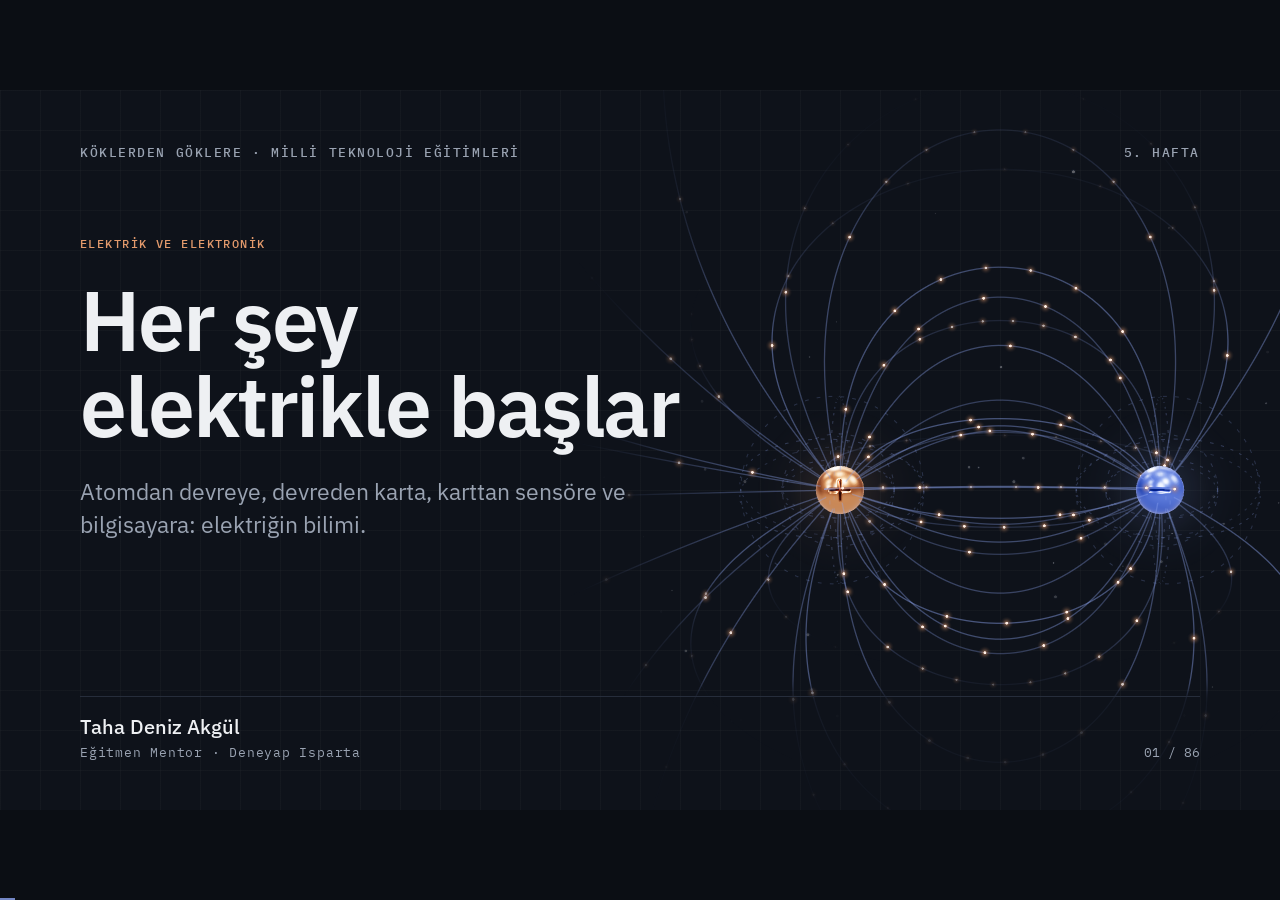
==== Koklerden_Goklere_Sunum.html @ 5cbaedde "Köklerden Göklere sunumu ve simülasyonları Co-Authored-By: Claude Sonnet 5.5 <noreply@anthropic.com>" ====
<!doctype html>
<html lang="tr">
<head>
<meta charset="utf-8">
<meta name="viewport" content="width=device-width, initial-scale=1">
<title>Köklerden Göklere · Elektrik ve Elektronik</title>
<link rel="stylesheet" href="lib/fonts.css">
<style>
  :root {
    --paper: #F5F5F1; --surface: #FFFFFF; --line: #E3E3DD; --line-2: #D6D6CF;
    --ink: #15171C; --ink-2: #3E434D; --muted: #595E69;
    --blue: #2343B0; --blue-soft: #DCE3F6;
    --copper: #A64B22; --copper-fill: #C8693A; --copper-soft: #F3DCCB;
    --night: #0E121A; --night-2: #161B26; --night-line: #262D3B;
    --on-night: #EEF0F3; --on-night-muted: #9AA3B2; --blue-light: #8EA6F2; --copper-light: #E39A6C;
    --sans: 'IBM Plex Sans', 'Segoe UI', system-ui, sans-serif;
    --mono: 'IBM Plex Mono', Consolas, monospace;
  }
  * { box-sizing: border-box; }
  html, body { margin: 0; height: 100%; overflow: hidden; background: #0B0E14; }
  body { font-family: var(--sans); color: var(--ink); -webkit-font-smoothing: antialiased; }
  body.idle { cursor: none; }

  .viewport { position: fixed; inset: 0; display: grid; place-items: center; }
  .stage { position: relative; width: 1280px; height: 720px; flex-shrink: 0; transform-origin: center center; }

  .slide {
    position: absolute; inset: 0; padding: 56px 80px 48px; display: flex; flex-direction: column; overflow: hidden;
    background-color: var(--paper);
    background-image: linear-gradient(to right, rgba(21,23,28,.035) 1px, transparent 1px),
                      linear-gradient(to bottom, rgba(21,23,28,.035) 1px, transparent 1px);
    background-size: 40px 40px;
    opacity: 0; visibility: hidden; transition: opacity .45s ease, visibility 0s linear .45s;
  }
  .slide.active { opacity: 1; visibility: visible; transition: opacity .45s ease; }
  .slide.dark {
    background-color: var(--night); color: var(--on-night);
    background-image: linear-gradient(to right, rgba(238,240,243,.028) 1px, transparent 1px),
                      linear-gradient(to bottom, rgba(238,240,243,.028) 1px, transparent 1px);
  }
  .notes { display: none; }

  .slide.active .r { animation: rise .7s cubic-bezier(.2,.7,.2,1) both; animation-delay: calc(var(--i, 0) * 80ms + 100ms); }
  @keyframes rise { from { opacity: 0; transform: translateY(8px); } to { opacity: 1; transform: none; } }

  /* Chrome */
  .top { position: relative; z-index: 1; display: flex; justify-content: space-between; align-items: center; font: 500 13px/1 var(--mono); letter-spacing: .12em; color: var(--muted); }
  .dark .top { color: var(--on-night-muted); }
  .bottom { position: relative; z-index: 1; margin-top: auto; display: flex; justify-content: space-between; align-items: center; gap: 24px; border-top: 1px solid var(--line); padding-top: 13px; font: 400 13px/1.3 var(--mono); color: var(--muted); }
  .dark .bottom { border-color: var(--night-line); color: var(--on-night-muted); }
  .bottom a { color: var(--blue); text-decoration: none; border-bottom: 1px solid rgba(35,67,176,.35); }
  .bottom a:hover { border-bottom-color: var(--blue); }
  .bottom .right { display: flex; gap: 24px; align-items: center; white-space: nowrap; }

  /* Type */
  .title { margin: 0; font-size: 50px; line-height: 1.08; font-weight: 600; letter-spacing: -.02em; }
  .lead { margin: 0; font-size: 18px; line-height: 1.5; color: var(--ink-2); }
  .label { font: 500 12px/1.25 var(--mono); letter-spacing: .12em; color: var(--blue); }
  .label.copper { color: var(--copper); }
  .num { font: 500 14px/1 var(--mono); color: var(--copper); }
  .muted { color: var(--muted); }
  .mono { font-family: var(--mono); }

  /* Visual containers */
  .viz { position: relative; flex-shrink: 0; }
  .viz.frame-dark { background: var(--night); border-radius: 14px; overflow: hidden; }
  .viz.bleed { position: absolute; left: 0; top: 0; width: 1280px; height: 720px; }
  .viz.viz-missing { outline: 1px dashed var(--line-2); outline-offset: -1px; border-radius: 14px; }
  .viz.viz-missing::after { content: attr(data-viz); position: absolute; inset: 0; display: grid; place-items: center; font: 400 13px var(--mono); color: var(--muted); }

  /* S layout: scene left, panel right */
  .sbody { flex: 1; min-height: 0; margin-top: 26px; display: grid; grid-template-columns: 680px minmax(0, 1fr); column-gap: 40px; align-items: start; }
  .panel { display: flex; flex-direction: column; gap: 14px; min-width: 0; }
  .panel h2 { margin: 0; font-size: 36px; line-height: 1.12; font-weight: 600; letter-spacing: -.015em; }
  .panel .lead { font-size: 17px; }
  .pts { display: flex; flex-direction: column; gap: 9px; }
  .pt { display: grid; grid-template-columns: 104px minmax(0, 1fr); column-gap: 12px; border-top: 1px solid var(--line-2); padding-top: 8px; }
  .pt .label { padding-top: 3px; font-size: 11px; }
  .pt > span:last-child { font-size: 15px; line-height: 1.45; color: var(--ink); }

  /* W layout: title row, wide band, foot row */
  .whead { margin-top: 26px; display: flex; justify-content: space-between; align-items: flex-end; gap: 40px; }
  .whead .title { font-size: 44px; }
  .whead .lead { max-width: 480px; margin-bottom: 3px; font-size: 17px; color: var(--muted); }
  .wviz { margin-top: 16px; }
  /* Focus slide (FS): one idea, one large animation, one caption */
  .fs .fstitle { margin: 14px 0 0; font-size: 33px; line-height: 1.1; font-weight: 600; letter-spacing: -.015em; }
  .fs .viz { margin-top: 8px; }
  .fcap { margin-top: 10px; display: flex; align-items: center; justify-content: space-between; gap: 28px; min-height: 56px; }
  .fcap .cap { flex: 1; font-size: 24px; line-height: 1.28; color: var(--ink); }
  .fcap .fmono { flex-shrink: 0; font: 500 18px/1.3 var(--mono); color: var(--blue); }
  .fcap .ctls { flex-shrink: 0; display: flex; align-items: center; gap: 14px; }
  .wfoot { margin-top: 12px; display: flex; justify-content: space-between; align-items: center; gap: 20px; min-height: 44px; }
  .wfoot .note { font-size: 15px; line-height: 1.45; color: var(--ink-2); max-width: 640px; }
  .wfoot .math { flex-direction: row; flex-wrap: wrap; column-gap: 22px; padding: 9px 14px; flex: 0 1 auto; min-width: 0; }
  .wfoot .ctl-row { flex-shrink: 0; flex-wrap: nowrap; }
  .wfoot .ctl-row .seg { flex-wrap: nowrap; }

  /* Controls */
  .ctls { display: flex; flex-direction: column; gap: 10px; }
  .ctl label { display: flex; justify-content: space-between; align-items: baseline; font: 500 11.5px/1.2 var(--mono); letter-spacing: .1em; color: var(--muted); margin-bottom: 2px; }
  .ctl output { font: 500 15px/1 var(--mono); color: var(--ink); letter-spacing: 0; }
  .ctl-row { display: flex; align-items: center; gap: 12px; flex-wrap: wrap; }
  .ctl-row > .tag { font: 500 11.5px/1 var(--mono); letter-spacing: .1em; color: var(--muted); }
  input[type=range] { -webkit-appearance: none; appearance: none; width: 100%; height: 34px; background: transparent; cursor: pointer; margin: 0; }
  input[type=range]::-webkit-slider-runnable-track { height: 4px; border-radius: 2px; background: var(--line-2); }
  input[type=range]::-webkit-slider-thumb { -webkit-appearance: none; width: 22px; height: 22px; margin-top: -9px; border-radius: 50%; background: var(--ink); border: 3px solid var(--surface); box-shadow: 0 0 0 1px var(--ink); }
  input[type=range]::-moz-range-track { height: 4px; border-radius: 2px; background: var(--line-2); }
  input[type=range]::-moz-range-thumb { width: 18px; height: 18px; border-radius: 50%; background: var(--ink); border: 3px solid var(--surface); }
  input[type=range]:focus-visible { outline: 2px solid var(--blue); outline-offset: 2px; border-radius: 4px; }
  .seg { display: flex; flex-wrap: wrap; gap: 6px; }
  .seg button { height: 44px; min-width: 44px; padding: 0 14px; border-radius: 10px; border: 1px solid var(--line-2); background: var(--surface); color: var(--ink); font: 500 14px/1 var(--sans); cursor: pointer; transition: background .15s, color .15s, border-color .15s; }
  .seg button:hover { border-color: var(--ink-2); }
  .seg button[aria-pressed="true"] { background: var(--ink); color: #fff; border-color: var(--ink); }
  .seg button:focus-visible { outline: 2px solid var(--blue); outline-offset: 2px; }
  .seg.small button { height: 44px; padding: 0 11px; font-size: 13px; }
  .seg.mono button { font-family: var(--mono); }

  /* Live arithmetic */
  .math { background: var(--surface); border: 1px solid var(--line); border-radius: 12px; padding: 11px 15px; display: flex; flex-direction: column; gap: 3px; font: 500 15px/1.5 var(--mono); color: var(--ink); }
  .math .main { font-size: 16.5px; color: var(--ink); }
  .math .sub { font-weight: 400; font-size: 13.5px; color: var(--muted); }
  .math .hot { color: var(--copper); }
  .math:empty { display: none; }

  /* Cards, tiles, hooks */
  .cards { margin-top: 18px; display: grid; grid-template-columns: repeat(3, minmax(0, 1fr)); gap: 22px; }
  .card { background: var(--surface); border: 1px solid var(--line); border-radius: 14px; padding: 16px; display: flex; flex-direction: column; gap: 10px; }
  .card .big { font-size: 34px; line-height: 1; font-weight: 600; letter-spacing: -.02em; color: var(--blue); }
  .card p { margin: 0; font-size: 15px; line-height: 1.5; color: var(--ink-2); }
  .tiles { margin-top: 22px; display: grid; grid-template-columns: repeat(5, minmax(0, 1fr)); gap: 20px; }
  .tile { background: var(--surface); border: 1px solid var(--line); border-radius: 14px; overflow: hidden; display: flex; flex-direction: column; }
  .tile .tx { padding: 12px 14px 14px; display: flex; flex-direction: column; gap: 6px; }
  .tile .eq { font: 500 15px/1.35 var(--mono); color: var(--ink); white-space: nowrap; }
  .tile .cap { font-size: 14px; line-height: 1.4; color: var(--muted); }
  .hooks { margin-top: 30px; display: grid; grid-template-columns: repeat(4, minmax(0, 1fr)); gap: 32px; }
  .hook { display: flex; flex-direction: column; gap: 10px; }
  .hook p { margin: 0; font-size: 16px; line-height: 1.5; }

  /* Periodic table (slide 10) */
  .ptable { display: grid; grid-template-columns: repeat(18, 26px); grid-auto-rows: 26px; gap: 3px; }
  .ptable .el { display: grid; place-items: center; border-radius: 4px; font: 600 11px/1 var(--sans); }
  .el.metal { background: var(--blue-soft); color: #1B2F7A; }
  .el.metalloid { background: var(--copper-soft); color: #7A3414; }
  .el.nonmetal { background: var(--surface); color: var(--ink-2); box-shadow: inset 0 0 0 1px var(--line-2); }
  .el.key { box-shadow: inset 0 0 0 2px var(--ink); }
  .swatch { width: 14px; height: 14px; border-radius: 4px; display: inline-block; flex-shrink: 0; }

  /* Resistor colour code strip (slide 28) */
  .ccode { display: grid; grid-template-columns: repeat(10, minmax(0, 1fr)); gap: 3px; }
  .ccode span { height: 30px; border-radius: 4px; display: grid; place-items: center; font: 500 12px/1 var(--mono); }

  /* Cover / closing / sky */
  .cover-main { position: relative; z-index: 1; margin: auto 0; max-width: 640px; display: flex; flex-direction: column; gap: 26px; pointer-events: none; }
  .cover-main h1 { margin: 0; font-size: 84px; line-height: 1.02; font-weight: 600; letter-spacing: -.025em; }
  .cover-main p { margin: 0; font-size: 23px; line-height: 1.45; color: var(--on-night-muted); max-width: 560px; }
  .label.night { color: var(--copper-light); }
  .facts-night { display: flex; flex-direction: column; gap: 10px; max-width: 520px; }
  .facts-night div { border-top: 1px solid var(--night-line); padding-top: 10px; font-size: 16px; line-height: 1.5; color: var(--on-night); }
  .facts-night b { font: 500 12px/1 var(--mono); letter-spacing: .12em; color: var(--copper-light); display: block; margin-bottom: 6px; }

  /* Summary */
  .sum { margin-top: 28px; display: grid; grid-template-columns: repeat(2, minmax(0, 1fr)); column-gap: 48px; row-gap: 12px; }
  .sum > div { display: grid; grid-template-columns: 38px minmax(0, 1fr); border-top: 1px solid var(--line-2); padding-top: 10px; }
  .sum p { margin: 0; font-size: 17px; line-height: 1.45; }

  /* HUD, overview */
  .progress { position: fixed; left: 0; bottom: 0; height: 2px; background: var(--blue-light); width: 0; transition: width .4s ease; z-index: 5; opacity: .8; }
  .hud { position: fixed; right: 18px; bottom: 16px; display: flex; gap: 6px; padding: 6px; border-radius: 12px; background: rgba(14,18,26,.84); backdrop-filter: blur(8px); z-index: 6; transition: opacity .3s; }
  body.idle .hud { opacity: 0; pointer-events: none; }
  .hud button { width: 44px; height: 44px; border: 0; border-radius: 8px; background: transparent; color: var(--on-night); display: grid; place-items: center; cursor: pointer; }
  .hud button:hover, .hud button:focus-visible { background: rgba(238,240,243,.1); outline: none; }
  .hud svg { width: 20px; height: 20px; fill: none; stroke: currentColor; stroke-width: 1.6; stroke-linecap: round; stroke-linejoin: round; }
  .hud .count { color: var(--on-night-muted); font: 400 13px/44px var(--mono); padding: 0 10px; min-width: 72px; text-align: center; }
  .overview { position: fixed; inset: 0; z-index: 10; background: rgba(11,14,20,.94); backdrop-filter: blur(6px); display: none; overflow: auto; padding: 48px 56px; color: var(--on-night); }
  .overview.open { display: block; }
  .overview h2 { margin: 0 0 24px; font: 600 26px/1.2 var(--sans); }
  .ov-grid { display: grid; grid-template-columns: repeat(auto-fill, minmax(260px, 1fr)); gap: 28px 36px; }
  .ov-part h3 { margin: 0 0 10px; font: 500 12px/1.2 var(--mono); letter-spacing: .12em; color: var(--copper-light); }
  .ov-part a { display: grid; grid-template-columns: 34px 1fr; padding: 7px 8px; margin: 0 -8px; border-radius: 8px; color: var(--on-night); text-decoration: none; font-size: 15px; line-height: 1.35; }
  .ov-part a span { font: 400 13px/1.35 var(--mono); color: var(--on-night-muted); }
  .ov-part a:hover, .ov-part a:focus-visible { background: rgba(238,240,243,.08); outline: none; }
  .ov-part a.cur { background: rgba(142,166,242,.16); }

  @media (prefers-reduced-motion: reduce) {
    .slide.active .r { animation: none; }
  }
  /* ?shot=T: static capture mode for review screenshots */
  .shot .slide { transition: none !important; }
  .shot .slide.active .r { animation: none !important; }
  .shot .hud, .shot .progress { display: none; }
</style>
</head>
<body>
<div class="viewport">
<div class="stage" id="stage">

<!-- ===================================================== GİRİŞ -->

<section class="slide dark" data-title="Kapak" data-part="Giriş">
  <div class="viz bleed" data-viz="field-dipole" data-theme="dark" style="pointer-events:none"></div>
  <div class="top"><span>KÖKLERDEN GÖKLERE · MİLLİ TEKNOLOJİ EĞİTİMLERİ</span><span>5. HAFTA</span></div>
  <div class="cover-main">
    <span class="label night r" style="--i:0">ELEKTRİK VE ELEKTRONİK</span>
    <h1 class="r" style="--i:1">Her şey<br>elektrikle başlar</h1>
    <p class="r" style="--i:2">Atomdan devreye, devreden karta, karttan sensöre ve bilgisayara: elektriğin bilimi.</p>
  </div>
  <div class="bottom" style="align-items:flex-end; padding-top:18px">
    <div style="display:flex; flex-direction:column; gap:6px">
      <span style="font: 500 20px/1.2 var(--sans); color: var(--on-night)">Taha Deniz Akgül</span>
      <span style="letter-spacing:.06em">Eğitmen Mentor · Deneyap Isparta</span>
    </div>
    <span class="pg"></span>
  </div>
  <aside class="notes">
    <p><b>Açılış.</b> Elinizdeki telefon, kumdan elde edilen silisyumdan, camdan ve bakır gibi metallerden yapılmış cansız bir nesne. Nasıl oluyor da bir mesajı neredeyse anında dünyanın öbür ucuna ulaştırıyor? Bu derslerde, bu sorunun cevabına giden bütün basamakları göreceğiz.</p>
    <p><b>Akış:</b> Elektrik → Devre → PCB → Sensör → Bilgisayar. Algoritma ve kodlama sonraki derslerin konusu; sonda yalnızca kapısını aralayacağız.</p>
    <p><b>Kullanım:</b> 3B görselleri fareyle sürükleyip çevirebilir, tekerlekle yaklaşabilirsiniz; çift tıklama görünümü sıfırlar. Sürgüler ve düğmeler canlıdır; hesap kutuları anında güncellenir. G tuşu slayt haritasını, P tuşu bu notları açar.</p>
    <p><b>Arka plan:</b> artı ve eksi yük arasındaki elektrik alan çizgileri; akan noktalar alanın yönünü gösterir (artıdan eksiye).</p>
  </aside>
</section>

<section class="slide" data-title="Fizik nedir?" data-part="Giriş">
  <div class="top"><span>GİRİŞ</span><span>KÖKLERDEN GÖKLERE</span></div>
  <div class="sbody">
    <div class="viz" data-viz="thunder" style="width:680px;height:520px"></div>
    <div class="panel">
      <h2 class="r" style="--i:0">Fizik nedir?</h2>
      <p class="lead r" style="--i:1">Fizik, doğanın nasıl işlediğini anlamaya çalışan bilimdir. Ölçer, sayılarla anlatır ve sonucu önceden hesaplar.</p>
      <div class="pts r" style="--i:2">
        <div class="pt"><span class="label">ÖLÇMEK</span><span>Şimşeği gördükten sonra gök gürültüsüne kadar geçen süreyi sayarız.</span></div>
        <div class="pt"><span class="label">HESAPLAMAK</span><span>Ses 1 km'yi yaklaşık 3 saniyede geçer (1.000 ÷ 343 ≈ 2,9). Saniyeyi 3'e bölünce kilometreyi buluruz.</span></div>
        <div class="pt"><span class="label">ÖNGÖRMEK</span><span>Aynı kural her fırtınada işler: doğa tutarlıdır.</span></div>
      </div>
      <div class="ctls r" style="--i:3">
        <div class="ctl-row"><span class="tag">FIRTINANIN UZAKLIĞI</span>
          <div class="seg mono"><button type="button" data-set="distance" data-value="1">1 km</button><button type="button" data-set="distance" data-value="2" data-default>2 km</button><button type="button" data-set="distance" data-value="3">3 km</button></div>
        </div>
      </div>
      <div class="math r" style="--i:4"><span class="main" data-read="time"></span><span data-read="formula"></span><span class="sub" data-read="rule"></span></div>
    </div>
  </div>
  <div class="bottom"><span>Işık saniyede 300.000 km gider; 1 km'yi saniyenin yaklaşık milyonda üçünde geçer</span><span class="pg"></span></div>
  <aside class="notes">
    <p><b>Fizik doğanın dilidir; matematik bu dilin dilbilgisidir.</b> Işık 1 km'yi yaklaşık 3,3 mikrosaniyede geçer, yani şimşeği hemen görürüz. Ses 20 °C havada saniyede yaklaşık 343 m gider (hava ısındıkça biraz hızlanır).</p>
    <p><b>Kural:</b> şimşekle gök gürültüsü arasındaki saniyeyi 3'e bölün: yaklaşık kilometre.</p>
    <p><b>Sınıfa soru:</b> Arada 9 saniye varsa fırtına ne kadar uzakta? <b>Cevap:</b> 9 ÷ 3 ≈ 3 km.</p>
    <p>Görsel gerçek zamanlıdır: sınıfla birlikte saniyeleri sayabilirsiniz. 2 km'de ses 5,8 s'de gelir; kural 5,8 ÷ 3 ≈ 1,9 km verir: kural yaklaşık bir kestirmedir.</p>
    <p><b>Şimşek de elektriktir:</b> bulutta biriken yükler havayı delip yere ya da başka bir buluta atlar. Dev bir kıvılcımdır; bu dersin konusu o kıvılcımın arkasındaki bilimdir.</p>
    <p><b>Güvenlik:</b> Gök gürültüsünü duyabiliyorsanız yıldırım size ulaşabilecek kadar yakındır. Saniyeleri her zaman kapalı bir binanın ya da aracın içinden sayın; fırtınada açık alanda, tek başına duran ağaçların altında ya da suda kalınmaz.</p>
  </aside>
</section>

<section class="slide" data-title="Doğanın matematiği" data-part="Giriş">
  <div class="top"><span>GİRİŞ</span><span>KÖKLERDEN GÖKLERE</span></div>
  <div class="whead r" style="--i:0"><h2 class="title">Doğanın matematiği</h2><p class="lead">Elektrik dünyasında dört işlem ve mantık her yerdedir. Bu derslerde hepsini kendi gözümüzle göreceğiz.</p></div>
  <div class="tiles">
    <div class="tile r" style="--i:1"><div class="viz" data-viz="op-add" data-theme="card" style="height:150px"></div><div class="tx"><span class="label">TOPLAMA</span><span class="eq">1,5 V + 1,5 V<br>= 3,0 V</span><span class="cap">Arka arkaya bağlanan iki pil</span></div></div>
    <div class="tile r" style="--i:2"><div class="viz" data-viz="op-sub" data-theme="card" style="height:150px"></div><div class="tx"><span class="label">ÇIKARMA</span><span class="eq">10.000 V − 10.000 V<br>= 0 V</span><span class="cap">Kuşun iki ayağı aynı telde: fark 0 V. Yerde duran biri tele dokunsa fark 10.000 V olur: ölümcül.</span></div></div>
    <div class="tile r" style="--i:3"><div class="viz" data-viz="op-mul" data-theme="card" style="height:150px"></div><div class="tx"><span class="label">ÇARPMA</span><span class="eq">5 V × 3 A<br>= 15 W</span><span class="cap">Şarj aletinin gücü</span></div></div>
    <div class="tile r" style="--i:4"><div class="viz" data-viz="op-div" data-theme="card" style="height:150px"></div><div class="tx"><span class="label">BÖLME</span><span class="eq">9 V ÷ 450 Ω<br>= 0,02 A</span><span class="cap">Devreden geçen akım</span></div></div>
    <div class="tile r" style="--i:5"><div class="viz" data-viz="op-and" data-theme="card" style="height:150px"></div><div class="tx"><span class="label">MANTIK</span><span class="eq">A VE B = Q<br>1 VE 1 = 1<br>0 VE 1 = 0</span><span class="cap">A: kapak kapalı mı?<br>B: düğmeye basıldı mı?<br>Q: makine çalışıyor mu?<br>1 = evet, 0 = hayır</span></div></div>
  </div>
  <p class="lead r" style="--i:6; margin-top:30px; font-size:21px; color:var(--ink)">Formüller, doğanın cümleleridir. Hesabı ezberlemeyeceğiz; ne anlattığını okuyacağız.</p>
  <p class="mono r" style="--i:7; margin:10px 0 0; font-size:14px; color:var(--muted)">V volt · A amper · W watt · Ω ohm: hepsini birazdan tek tek tanıyacağız.</p>
  <div class="bottom"><span>Her işlem ilerleyen bölümlerde yeniden karşımıza çıkacak</span><span class="pg"></span></div>
  <aside class="notes">
    <p>Bu slayt bir ön izlemedir. Her işlem sonra kendi slaytında ayrıntılı açılacak:</p>
    <p><b>Toplama:</b> seri bağlı piller (Pil slaytındaki “9 V pil” düğmesi: 6 × 1,5 V = 9 V). <b>Çıkarma:</b> kuşun iki ayağı arasındaki gerilim farkı sıfır, bu yüzden akım geçmez (“Prize elimi sokarsam?” slaytında tekrar). <b>Çarpma:</b> güç = gerilim × akım (Güç ve enerji slaytı). <b>Bölme:</b> akım = gerilim ÷ direnç (Ohm yasası). <b>Mantık:</b> VE, VEYA, DEĞİL (Bilgisayar bölümü).</p>
    <p><b>Mantık görseli:</b> A kapağın kapalı olup olmadığını (1 = kapalı), B düğmeye basılıp basılmadığını (1 = basıldı), Q ise makinenin çalışıp çalışmadığını gösterir; Q sonucun, yani çıkışın adıdır. Döngünün ikinci yarısında kapak açıkken düğmeye basılır: 0 VE 1 = 0, tambur dönmez. VE, yalnızca iki koşul da 1 olduğunda 1 verir.</p>
    <p><b>Sınıfa soru:</b> Telin üstündeki kuş 10.000 volta dokunuyorsa neden zarar görmez? <b>Cevap:</b> Akım, iki nokta arasında gerilim farkı varsa akar. Kuşun iki ayağı da aynı teldedir: 10.000 − 10.000 = 0.</p>
    <p><b>Mutlaka ekleyin:</b> Kuş yalnızca tek bir tele dokunduğu ve başka hiçbir şeye değmediği için güvendedir; vücudunun iki ucu da aynı gerilimdedir, fark 10.000 − 10.000 = 0 V olur. Kanadı aynı anda ikinci bir tele ya da direğe değen büyük kuşlar (leylek gibi) bu yüzden çarpılarak ölür. Yerde, merdivende ya da direkte duran bir insan tele dokunursa eli 10.000 V'ta, ayakları 0 V'ta olur: 10.000 − 0 = 10.000 V. Akım vücuttan toprağa geçer ve bu ölümcüldür. Bunu kesinlikle denemeyin: yüksek gerilim hattına dokunmak bile gerekmez, çok yaklaşıldığında elektrik havadan atlayabilir (ark). Bu yüzden hatlardan, direklerden ve yere düşmüş tellerden uzak durulur.</p>
  </aside>
</section>

<section class="slide" data-title="Her şey elektrikle" data-part="Giriş">
  <div class="top"><span>GİRİŞ</span><span>KÖKLERDEN GÖKLERE</span></div>
  <h2 class="title r" style="--i:0; margin-top:40px; font-size:48px; line-height:1.12; max-width:1000px">Şu anda bu cümleyi okurken bile elektrik kullanıyorsunuz.</h2>
  <div class="hooks">
    <div class="hook r" style="--i:1"><div class="viz" data-viz="hook-atom" style="width:256px;height:150px"></div><span class="label">ATOM</span><p>Atomları bir arada tutan, yükler arasındaki elektriksel çekimdir.</p></div>
    <div class="hook r" style="--i:2"><div class="viz" data-viz="hook-eye" style="width:256px;height:150px"></div><span class="label">GÖZ</span><p>Retinadaki hücreler ışığı elektrik sinyaline çevirir.</p></div>
    <div class="hook r" style="--i:3"><div class="viz" data-viz="hook-nerve" style="width:256px;height:150px"></div><span class="label">SİNİR</span><p>Sinyaller en hızlı sinirlerde saniyede 100 metreyi aşan hızlarla ilerler.</p></div>
    <div class="hook r" style="--i:4"><div class="viz" data-viz="hook-heart" style="width:256px;height:150px"></div><span class="label">KALP</span><p>Kalp her atışı kendi ürettiği elektrik sinyaliyle başlatır.</p></div>
  </div>
  <p class="lead r" style="--i:5; margin-top:auto; padding-bottom:22px; font-size:20px; color:var(--muted)">Elektrik bir icat değil, doğanın bir parçasıdır: yüklü parçacıklar birbirini iter ve çeker. İnsanlık bunu keşfetti ve elektriği yönlendirmeyi öğrendi.</p>
  <div class="bottom" style="margin-top:0"><a href="Elektronik_ve_Bilgisayar_Simulasyonu.html#m0" target="_blank">Simülasyon 00 · Ölçek Yolculuğu</a><span class="pg"></span></div>
  <aside class="notes">
    <p><b>Bilimsel arka plan.</b> Moleküldeki atomları bir arada tutan kimyasal bağlar elektriksel etkileşimdir (H₂'de iki proton iki elektronu paylaşır). Retinadaki çubuk ve koni hücreleri ışığı elektrik sinyaline çevirir. Miyelinli sinir liflerinde sinyal Ranvier boğumundan boğumuna atlar ve 100 m/s'yi aşabilir. Kalbin ritmini sinoatriyal düğüm başlatır.</p>
    <p><b>Sınıfa soru:</b> Elektrik olmasaydı hangisi çalışmazdı: telefon mu, siz mi? <b>Cevap:</b> İkisi de.</p>
  </aside>
</section>

<section class="slide" data-title="Köklerden göklere" data-part="Giriş">
  <div class="top"><span>GİRİŞ</span><span>KÖKLERDEN GÖKLERE</span></div>
  <div class="whead r" style="--i:0"><h2 class="title">Köklerden göklere</h2><p class="lead">Yolculuğumuz: atomun içinden başlayıp bilgisayara ve uydulara uzanan beş durak.</p></div>
  <div class="viz wviz" data-viz="roots-to-sky" style="width:1120px;height:400px"></div>
  <div class="wfoot"><span class="note" style="max-width:none">Her durak bir öncekinin üzerine kurulur: elektrik olmadan devre, devre olmadan bilgisayar olmaz.</span></div>
  <div class="bottom"><span>Elektrik → Devre → PCB → Sensör → Bilgisayar</span><span class="pg"></span></div>
  <aside class="notes">
    <p>Beş durağı kısaca okuyun. Kökler atomdur; gökler uydular ve haberleşmedir. Her durak bir öncekine dayanır. PCB'yi adıyla söyleyin: baskılı devre kartı; parçaları taşıyan ve bakır yollarla birbirine bağlayan kart.</p>
    <p>Bu slayt dersin haritasıdır; uzun bir ders olduğu için gerekirse ikinci derse kaldığınız yerden devam edebilirsiniz (G tuşu ile slayt haritası).</p>
  </aside>
</section>

<!-- ===================================================== 1 · ELEKTRİK -->

<section class="slide" data-title="Atomun içine yolculuk" data-part="1 · Elektrik">
  <div class="top"><span>1 · ELEKTRİK</span><span>KÖKLERDEN GÖKLERE</span></div>
  <div class="sbody">
    <div class="viz frame-dark" data-viz="zoom-to-atom" data-theme="dark" style="width:680px;height:520px"></div>
    <div class="panel">
      <h2 class="r" style="--i:0">Atomun içine yolculuk</h2>
      <p class="lead r" style="--i:1">Bir elektrik kablosunun içine adım adım yaklaşalım: teller, kristaller, atomlar ve en sonunda çekirdek.</p>
      <div class="ctls r" style="--i:2">
        <div class="seg small"><button type="button" data-set="stop" data-value="0">Kablo</button><button type="button" data-set="stop" data-value="1">Teller</button><button type="button" data-set="stop" data-value="2">Kristal</button><button type="button" data-set="stop" data-value="3">Atom dizisi</button><button type="button" data-set="stop" data-value="4">Tek atom</button><button type="button" data-set="stop" data-value="5">Çekirdek</button></div>
      </div>
      <div class="math r" style="--i:3"><span class="main" data-read="scale"></span><span class="sub" data-read="stage"></span></div>
      <div class="pts r" style="--i:4">
        <div class="pt"><span class="label">OKUMA</span><span>10⁻⁴ m = 0,0001 m: 1 rakamı virgülden sonraki 4. basamaktadır. Üs bir azalınca (−4'ten −5'e) boyut 10'a bölünür, yani 10 kat küçülür.</span></div>
        <div class="pt"><span class="label">BİR ATOM</span><span>Yaklaşık 10⁻¹⁰ m. Bir saç telinin kalınlığına yüz binlerce atom sığar.</span></div>
        <div class="pt"><span class="label">ÇEKİRDEK</span><span>Atomdan on binlerce kat küçüktür. Atomun neredeyse tamamı boşluktur.</span></div>
      </div>
    </div>
  </div>
  <div class="bottom"><span>Her durakta bir önceki görüntünün içine giriyoruz</span><span class="right"><a href="Elektronik_ve_Bilgisayar_Simulasyonu.html#m0" target="_blank">Simülasyon 00 · Ölçek Yolculuğu</a><span class="pg"></span></span></div>
  <aside class="notes">
    <p><b>Ölçekler.</b> Kablo yaklaşık 10⁻² m, tek bir bakır tel 10⁻⁴ m, kristal taneleri 10⁻⁶ m, atomlar arası mesafe yaklaşık 2,5 × 10⁻¹⁰ m, bakır çekirdeği yaklaşık 10⁻¹⁴ m.</p>
    <p><b>Atom dizisi durağı:</b> Bakır küreler, en dıştaki elektronunu ortak kullanıma bırakmış bakır atomlarıdır; bunlara bakır iyonu denir. Aralarında dolaşan mavi noktalar bu serbest elektronlardır (elektron denizi). Ayrıntısı “Elektronlar atomdan nasıl kopar?” slaytında; burada yalnızca adlarını duyurmanız yeterli.</p>
    <p><b>Bakır atomu:</b> 29 proton, çoğunlukla 34 nötron (bakır-63), 29 elektron. Katmanlara 2, 8, 18 ve 1 elektron dağılır; en dıştaki tek elektron birazdan önemli olacak.</p>
    <p><b>Sınıfa soru:</b> Atom bir futbol stadyumu kadar olsaydı çekirdek ne kadar olurdu? <b>Cevap:</b> Ortadaki bir nohut kadar. Gerisi elektronların bulunabileceği boşluktur.</p>
    <p>Düğmelerle istediğiniz durağa gidebilirsiniz; dokunmazsanız yolculuk kendiliğinden tekrarlanır.</p>
  </aside>
</section>

<section class="slide" data-title="Atom ve elektron" data-part="1 · Elektrik">
  <div class="top"><span>1 · ELEKTRİK</span><span>KÖKLERDEN GÖKLERE</span></div>
  <div class="sbody">
    <div class="viz" data-viz="atom-cloud" style="width:680px;height:520px"></div>
    <div class="panel">
      <h2 class="r" style="--i:0">Atom ve elektron</h2>
      <p class="lead r" style="--i:1">Atomun merkezinde artı yüklü protonlar ve yüksüz nötronlar, çevresinde eksi yüklü elektronlar bulunur. Proton ve elektron sayısı eşitse atom yüksüzdür (görseldeki karbon: 6 + 6).</p>
      <div class="pts r" style="--i:2">
        <div class="pt"><span class="label">PROTON (+)</span><span>Proton sayısı atomun kimliğidir: karbonda 6, bakırda 29 proton vardır.</span></div>
        <div class="pt"><span class="label">ELEKTRON (−)</span><span>Protondan yaklaşık 1.836 kat hafiftir. Metallerde elektriği taşıyan odur.</span></div>
        <div class="pt"><span class="label">BULUT</span><span>Elektron gezegen gibi dönmez. Bulunabileceği yerleri bir bulut gibi düşünürüz.</span></div>
      </div>
      <div class="ctls r" style="--i:3"><div class="seg"><button type="button" data-set="mode" data-value="model">Basit model</button><button type="button" data-set="mode" data-value="cloud">Olasılık bulutu</button></div></div>
      <div class="math r" style="--i:4"><span class="main" data-read="mode"></span><span class="sub">Elektron yükü: −1,602 × 10⁻¹⁹ C (C: coulomb, yükün birimi)</span></div>
    </div>
  </div>
  <div class="bottom"><span>Elektron, 1897'de J. J. Thomson tarafından keşfedildi</span><span class="pg"></span></div>
  <aside class="notes">
    <p><b>Modelin sınırını açıkça söyleyin.</b> Halkalı çizim anlatım içindir (Bohr, 1913). Kuantum mekaniğine göre elektronun belirli bir yörüngesi yoktur; çekirdeğin çevresinde bulunma olasılığı bir bulut gibi dağılır. Bulutun yoğun olduğu yerde elektronu bulma ihtimali yüksektir.</p>
    <p><b>Elektron:</b> ölçülebilen bir boyutu yoktur (noktasal kabul edilir), yükü −1,602 × 10⁻¹⁹ C, kütlesi 9,109 × 10⁻³¹ kg'dır. Karbonda 6 elektron vardır: 2'si 1s, 2'si 2s, 2'si 2p bölgesinde.</p>
    <p><b>1s, 2s, 2p ne demek?</b> Baştaki sayı katmanı gösterir (1. katman, 2. katman). Harf, elektronun bulunabileceği bölgenin biçimidir: s küre biçimlidir, p ise iki loblu, halter biçimlidir. Üstteki küçük sayı o bölgedeki elektron sayısıdır: 1s² 2s² 2p² → 2 + 2 + 2 = 6. Görselde iki ayrı 2p etiketi var, çünkü karbonun iki 2p elektronu birbirinden ayrı iki p bölgesine yerleşir.</p>
    <p><b>Sınıfa soru:</b> Bir elektronu görebilir miyiz? <b>Cevap:</b> Hayır; çok küçüktür ve onu görmek için kullanacağımız ışık bile onu yerinden oynatır. Bulut, nerede bulunabileceğinin haritasıdır.</p>
  </aside>
</section>

<section class="slide" data-title="Yük ve kuvvet" data-part="1 · Elektrik">
  <div class="top"><span>1 · ELEKTRİK</span><span>KÖKLERDEN GÖKLERE</span></div>
  <div class="sbody">
    <div class="viz" data-viz="coulomb" style="width:680px;height:520px"></div>
    <div class="panel">
      <h2 class="r" style="--i:0">Elektrik nedir? Yük ve kuvvet</h2>
      <p class="lead r" style="--i:1">Zıt cins yükler birbirini çeker, aynı cins yükler iter. Kuvvet, yükler yaklaştıkça hızla büyür.</p>
      <div class="ctls r" style="--i:2">
        <div class="ctl"><label for="c08d"><span>MESAFE</span><output data-unit=" cm" data-digits="1">4,0 cm</output></label><input id="c08d" type="range" min="2" max="8" step="0.5" value="4" data-set="distance"></div>
        <div class="ctl-row"><span class="tag">SOL</span><div class="seg mono"><button type="button" data-set="qa" data-value="+" data-default>+</button><button type="button" data-set="qa" data-value="−">−</button></div>
          <span class="tag" style="margin-left:10px">SAĞ</span><div class="seg mono"><button type="button" data-set="qb" data-value="+">+</button><button type="button" data-set="qb" data-value="−" data-default>−</button></div></div>
      </div>
      <div class="math r" style="--i:3; min-height:118px"><span class="main" data-read="kind"></span><span data-read="force"></span><span class="sub" data-read="formula"></span></div>
      <div class="pts r" style="--i:4">
        <div class="pt"><span class="label">ELEKTRİK</span><span>Yüklerin itip çekmesinden doğan olayların hepsi; yükler bir yöne akınca akım olur.</span></div>
        <div class="pt"><span class="label">ALAN</span><span>Yük, çevresindeki boşluğu etkiler: elektrik alanı. Çizgiler sıklaştıkça kuvvet büyür.</span></div>
      </div>
    </div>
  </div>
  <div class="bottom"><span>Charles-Augustin de Coulomb, 1785 · yükün birimi coulomb (C) onun adını taşır</span><span class="pg"></span></div>
  <aside class="notes">
    <p><b>Coulomb yasası:</b> iki yük arasındaki kuvvet, yüklerin çarpımıyla doğru, aralarındaki uzaklığın karesiyle ters orantılıdır (F = k × q₁ × q₂ ÷ d²). Mesafe yarıya inince kuvvet 4 katına, üçte birine inince 9 katına çıkar.</p>
    <p><b>Günlük hayat:</b> saçınıza sürttüğünüz tarak elektron kazanır ve kâğıt parçalarını çeker; kazağı çıkarırken duyduğunuz çıtırtılar küçük kıvılcımlardır.</p>
    <p><b>Yüklenme:</b> çevremizdeki cisimler çoğunlukla yüksüzdür: artı ve eksi yük eşit sayıdadır. Sürtünmeyle elektron bir cisimden ötekine geçince cisim yüklenir (tarak, balon). Ölçek: 1 coulomb yaklaşık 6,24 milyar milyar elektronun yüküdür; saç tarağında biriken yük bunun milyarda biri kadardır.</p>
    <p><b>Sınıfa soru:</b> Elektronlar neden çekirdeğin üzerine düşmez? <b>Cevap:</b> Bu sorunun cevabı kuantum mekaniğindedir: elektron belirli bir noktada duramaz, bir bulut gibi yayılır. Lise ve üniversitede ayrıntısını öğreneceksiniz.</p>
    <p><b>Sınıfa soru:</b> Çekirdekteki protonların hepsi artı yüklü ve birbirine çok yakın. Neden birbirini itip dağılmazlar? <b>Cevap:</b> Çekirdekte elektriksel itmeden başka bir kuvvet daha vardır: güçlü nükleer kuvvet. Proton ve nötronları birbirine bağlar. Çekirdek boyutundaki çok kısa mesafede elektriksel itmeden çok daha güçlüdür, ama etkisi çekirdeğin dışına neredeyse hiç ulaşmaz. Ayrıntısını lisede ve üniversitede göreceksiniz.</p>
  </aside>
</section>

<section class="slide" data-title="Statik elektrik: sürtünme, kıvılcım, yıldırım" data-part="1 · Elektrik">
  <div class="top"><span>1 · ELEKTRİK</span><span>KÖKLERDEN GÖKLERE</span></div>
  <div class="sbody">
    <div class="viz" data-viz="static-lab" style="width:680px;height:520px"></div>
    <div class="panel">
      <h2 class="r" style="--i:0">Statik elektrik ve yıldırım</h2>
      <p class="lead r" style="--i:1">Balon, kapı kolu, yıldırım: üçünde de yük önce ayrılır, sonra boşalır.</p>
      <div class="ctls r" style="--i:2"><div class="seg small"><button type="button" data-set="view" data-value="surtunme">Sürtünme</button><button type="button" data-set="view" data-value="cekim">Çekim</button><button type="button" data-set="view" data-value="nem">Nem</button><button type="button" data-set="view" data-value="kivilcim">Kıvılcım</button><button type="button" data-set="view" data-value="simsek">Şimşek</button></div></div>
      <div class="math r" style="--i:3"><span class="main" data-read="explain" style="font:400 16px/1.4 var(--sans)"></span><span class="sub" data-read="numbers"></span></div>
      <div class="pts r" style="--i:4">
        <div class="pt"><span class="label">NE GEÇER</span><span>Yük yaratılmaz: yalnızca elektronlar bir cisimden ötekine geçer.</span></div>
        <div class="pt"><span class="label">NEDEN KALIR</span><span>Plastik ve saç yalıtkandır; yük ayrıldığı yerde kalır, iletken yol bulunca boşalır.</span></div>
        <div class="pt"><span class="label">AYNI OLAY</span><span>Kapı kolundaki kıvılcım küçük, yıldırım dev bir boşalmadır.</span></div>
      </div>
    </div>
  </div>
  <div class="bottom"><span>Statik elektrik: yükün ayrılması ve boşalması · yıldırım ≈ 30.000 A</span><span class="pg"></span></div>
  <aside class="notes">
    <p><b>Konu:</b> Öğrenciler artı ve eksi yükü, aynı yüklerin ittiğini, zıt yüklerin çektiğini, elektronu ve coulomb birimini öğrendi; ikinci slaytta şimşek ve gök gürültüsünü gördüler. Bu slayt, günlük hayatta gördükleri “statik elektrik” olaylarını (balonun duvara yapışması, kâğıt parçalarının tarağa sıçraması, kapı kolundaki çıtırtı, yıldırım) tek bir fikirle açıklar: yük önce ayrılır, sonra boşalır. Görsel kendi kendine beş görünümü sırayla gösterir (her biri yaklaşık 8 saniye); düğmeye basınca gezinti durur ve seçilen görünüm kendini tekrarlar. Sağdaki kutu o an gösterilen görünümü iki cümleyle özetler; sayı gerektiren görünümlerde altına işlem de yazılır. Görseldeki her şey “ölçekli değil, basitleştirilmiş model”dir.</p>
    <p><b>1 · Sürtünme: ne yer değiştirir?</b> Çevremizdeki cisimler çoğunlukla yüksüzdür: her atomda artı yük (protonlar) ile eksi yük (elektronlar) eşit sayıdadır. İki farklı maddeyi birbirine sürttüğümüzde, maddelerden biri elektronlarını ötekine göre daha gevşek tutuyorsa bir miktar elektron ötekine geçer. Protonlar atomun çekirdeğindedir, çekirdeğe sıkıca bağlıdır ve yerinden oynamaz; yer değiştiren hep elektrondur. Elektron kaybeden cisimde artı yük fazlalaşır (cisim artı yüklü olur), elektron kazanan cisimde eksi yük fazlalaşır (eksi yüklü olur). Saç ile plastik balonda saç elektron verir, balon alır; bu yüzden saç artı, balon eksi yüklü olur. Yük yoktan var olmaz, yok da olmaz: bir yerde ne kadar eksi yük fazlalaşmışsa başka yerde o kadar artı fazlalaşmıştır (yükün korunumu). Neden sürtmek? Sürtmek, iki yüzeyi pürüzlerinin çok sayıda noktasında birbirine değdirir ve her değme bir elektron geçişi şansıdır. Hangi maddenin elektronu ne kadar kolay verdiğini gösteren sıralamaya “triboelektrik dizi” denir (tribo, Yunancada “sürtmek” demektir). Biz yalnızca şunu söylüyoruz: saç elektron verir, plastik balon alır. Başka maddelerin sırası için bir tabloya bakmak gerekir ve sonuç nem ile yüzey temizliğine göre değişir.</p>
    <p><b>2 · Çekim: yüksüz kâğıt neden çekilir?</b> Eksi yüklü balonu kâğıt parçalarına yaklaştırınca kâğıt yüksüz olduğu hâlde çekilir. Kâğıdın içinde artı ve eksi yük eşit sayıdadır; balonun eksi yükü kâğıttaki elektronları kendinden uzağa azıcık iter. Sonuç: kâğıdın balona bakan yüzünde artı yük, uzak yüzünde eksi yük fazlalaşır. Buna <b>kutuplanma</b> denir. Kâğıdın toplam yükü hâlâ sıfırdır; yalnızca yükler yer değiştirmiştir. Kuvvet uzaklıkla hızla azaldığı için (bir önceki slaytta gördüğümüz gibi), yakın yüzdeki artı yük balona uzak yüzdeki eksi yükten daha yakındır ve çekim itmeden büyük olur. Net kuvvet balona doğrudur; hafif kâğıt parçası havalanır. Duvarda da aynısı olur: balonun eksi yükü duvar yüzeyindeki yükleri kaydırır, yüzeyde artı yük fazlalaşır ve balon duvara yapışır. Balon çok hafif olduğu için bu zayıf çekim onu tutmaya yeter. Sürtünmeden doğan yük zamanla havaya kaçtığı için balon bir süre sonra düşer. Kâğıt parçaları bazen balona değdikten sonra fırlayıp uzaklaşır: değince balondan eksi yük alırlar ve aynı işaretli yükler birbirini iter.</p>
    <p><b>3 · Yük neden yalıtkanda kalır? Boşalma ve topraklama:</b> Metalde elektronlar serbestçe dolaşır; metal bir cismi yüklesek bile yük hemen yayılır ve elden, ayaktan toprağa kaçar. Plastik, kauçuk, saç ve kuru kâğıtta elektronlar yerlerinden oynamaz; sürtünmeyle ayrılan yük ayrıldığı yerde kalır. “Statik” (durağan) adı buradan gelir: yük akmaz, yerinde durur. Yük iletken bir yol bulunca boşalır: balona nemli elle dokunmak ya da metal bir cisim değdirmek gibi. “Topraklama”, cisim ile toprak arasına iletken bir yol kurmaktır; toprak çok büyük olduğu için yükü kolayca alır (bunu ilerideki “Evdeki toprak gerçekten toprak mı?” slaytında göreceğiz). Elektronik bağlantı: transistör ve entegre gibi parçalar çok küçük bir kıvılcımdan bile zarar görebilir (ESD, elektrostatik boşalma). Bu yüzden elektronik atölyede bileğe takılan antistatik bileklik kullanılır ve kartlar antistatik poşette taşınır.</p>
    <p><b>4 · Nem neden yükü azaltır?</b> Nemli havada her yüzeyde gözle görülmeyen ince bir su tabakası oluşur. Su, içindeki erimiş tuz ve minerallerle az da olsa iletkendir; sürtünmeyle ayrılan yük bu tabakadan yürüyerek havaya ya da başka cisimlere kaçar. Kuru havada yüzey kuru kaldığı için yük yerinde durur. Sürtünme her iki durumda da yük ayırır; fark, yükün orada kalıp kalmamasıdır. Kışın hava kuru olduğu için kazağı çıkarırken çıtırtı, saçın havalanması ve kapı kolunda kıvılcım daha sık görülür.</p>
    <p><b>5 · Kıvılcım: binlerce volt neden zararsız?</b> Yürürken ayakkabılar yere sürtünür ve vücutta yük birikir. Metal kapı koluna elimizi yaklaştırınca el ile kol arasındaki hava aralığında elektrik alanı oluşur. Elektrik alanını gerilimi uzaklığa bölerek kabaca hesaplarız: E = V ÷ d. Hava normalde yalıtkandır ama alan yaklaşık 3.000 V/mm değerini aşınca havadaki birkaç serbest elektron hızlanır, çarptığı moleküllerden yeni elektronlar koparır ve bir çığ oluşur; hava bir an için iletken olur ve kıvılcım çakar. Hesap: 3.000 V/mm × 3 mm ≈ 9.000 V. Yani kıvılcım 3 mm uzaktan atlıyorsa vücudun gerilimi yaklaşık dokuz bin volttur: gerçekten binlerce volt. Görselde gerilim sabit kalırken el yaklaşır, d küçülür ve E büyür; 3.000 V/mm çizgisine gelince kıvılcım atlar. Neden zararsız? Çünkü tehlikeyi belirleyen şey <b>yük miktarı</b> ve boşalma süresidir, tek başına voltaj değildir. Vücuttaki yük çok azdır: yaklaşık 1 mikrocoulomb (bir coulombun milyonda biri) mertebesinde. Boşalma saniyenin milyonda biri gibi çok kısa sürer ve toplam enerji milijoule mertebesindedir; deri bunu “küçük bir çıt” diye hisseder. Benzetme: çok yüksekten düşen tek bir su damlası ile aynı yükseklikten akan bir nehir. Yükseklik (voltaj) aynıdır ama zarar veren su miktarıdır. Prizdeki 230 V bu 9.000 V’tan çok daha düşük bir voltajdır, yine de ölümcüldür: orada yük sürekli akar. 9.000 V sınıf için yaklaşık bir örnektir; gerçek değer aralığa, havanın nemine ve uç şekline bağlıdır (sivri uçta alan daha yüksek olduğu için hava daha düşük voltajda iletken olur).</p>
    <p><b>6 · Yıldırım: dev bir kıvılcım:</b> Fırtına bulutunun içinde güçlü yükselen ve alçalan hava akımları vardır. Küçük buz kristalleri yukarı, iri buz taneleri aşağı sürüklenir ve birbirine çarpar; çarpışmada elektron bir türden ötekine geçer (saç ile balondaki gibi). Sonuçta bulutun üst kısmı artı, alt kısmı eksi yüklü olur. Bulutun altındaki yer ise eksi yükü uzağa iter, artı yük toplar ve artı yüklenir (kutuplanmanın büyük ölçekli hâli). Bulutun altı ile yer arasındaki gerilim yüz milyon volt mertebesine çıkınca hava dayanamaz. Önce bulutun altından yere doğru zayıf ve dallı bir iletken yol basamak basamak ilerler (basamaklı öncü); yere ya da yerden yükselen bir cisme ulaştığı anda yol tamamlanır ve bu yoldan yerden buluta doğru çok büyük bir akım geçer: ışığı gördüğümüz parlak <b>ana atım</b> budur. Yaklaşık 30.000 A akım, saniyenin binde biri kadar sürer. Hesap: yük = akım × süre = 30.000 A × 0,001 s = 30 C. (1 amper, saniyede 1 coulomb yük geçmesidir.) Kapı kolu kıvılcımında yük bir coulombun milyonda biri kadardır; yıldırımda onlarca coulomb. Yani aynı olay, on milyonlarca kat daha büyük. Yıldırımı insan için ölümcül yapan budur; kapı kolu kıvılcımı bu yüzden zararsızdır.</p>
    <p><b>7 · Gök gürültüsü neden gelir?</b> Akımın geçtiği ince kanaldaki hava saniyenin binde biri gibi çok kısa sürede yaklaşık 30.000 °C’ye ısınır; bu, Güneş’in yüzeyinden yaklaşık beş kat sıcaktır. Hava bu kadar hızlı ısınınca patlarcasına genişler ve çevresindeki havayı iter; bu basınç dalgası kulağımıza ses olarak ulaşır: gök gürültüsü. Işık neredeyse anında gelir (saniyede 300.000 km), ses ise saniyede yaklaşık 343 m ilerler; bu yüzden önce şimşeği görür, sonra gürültüyü duyarız. Slayt 2’deki hesabı hatırlayalım: şimşek 1.000 m uzaktaysa ses 1.000 ÷ 343 ≈ 2,9 saniyede gelir; kabaca her 3 saniye 1 km demektir. Şimşeği görünce saniye sayıp gürültüyü duyana kadar geçen süreyi 343 ile çarparsak yıldırımın uzaklığını buluruz. Görselde ses halkalarının gözlemciye gecikmeyle ulaşması bunu gösterir.</p>
    <p><b>Daha önceki slaytlarla bağlantı:</b> “Yük ve kuvvet” slaytında tarak ile kâğıt parçalarını ve kazağı çıkarırken duyduğumuz çıtırtıyı söylemiştik; bu slayt bunların nedenini açıklar. Orada öğrendiğimiz üç şey burada kullanıldı: aynı yükler iter, zıt yükler çeker; kuvvet uzaklıkla hızla azalır; yük birimi coulomb. İkinci slayttaki şimşek ve gök gürültüsü hesabı burada tamamlanıyor: şimşeğin ne olduğunu artık biliyoruz. Sonraki slayt “Elektronlar atomdan nasıl kopar?”: burada elektronların bir cisimden ötekine geçtiğini gördük, orada elektronların atomdan nasıl koptuğunu ve metalde serbest dolaşan elektronların akımı nasıl taşıdığını göreceğiz.</p>
    <p><b>Sınıfa soru 1:</b> Balonu saça sürttükten sonra saç telleri balona doğru kalkar. Neden? <b>Cevap:</b> Sürtünmede saç elektron verir ve artı yüklü olur, balon elektron alır ve eksi yüklü olur. Zıt yükler birbirini çeker; hafif saç telleri balona doğru kalkar.</p>
    <p><b>Sınıfa soru 2:</b> Kışın kazağı çıkarırken çıtırtı duyuyoruz, yazın neredeyse hiç duymuyoruz. Neden? <b>Cevap:</b> Sürtünme yazın da yük ayırır. Ama nemli havada kazağın yüzeyinde ince bir su tabakası oluşur; yük bu tabakadan yürüyüp havaya kaçar ve birikmez. Kışın kuru havada yük yerinde kalır, birikir ve boşalırken çıtırtı yapar.</p>
    <p><b>Güvenlik:</b> Fırtınada açık alanda durulmaz: yüksek ağaçların altına, açık tarlaya, havuza ya da denize girilmez; kapalı bir binaya ya da metal gövdeli bir arabanın içine sığınılır. Şimşek ile gürültü arasındaki süre 30 saniyeden kısaysa tehlike yakındır. Bu slayttaki balon, saç ve kâğıt gösterileri güvenlidir ve sınıfta yapılabilir. Prizdeki gerilimle ya da yüksek gerilim üreten düzeneklerle statik elektrik denemesi gerçekte denenmez; kıvılcım ve yıldırım yalnızca anlatılır.</p>
  </aside>
</section>

<section class="slide" data-title="Elektronlar atomdan nasıl kopar?" data-part="1 · Elektrik">
  <div class="top"><span>1 · ELEKTRİK</span><span>KÖKLERDEN GÖKLERE</span></div>
  <div class="sbody">
    <div class="viz" data-viz="valence-detach" style="width:680px;height:520px"></div>
    <div class="panel">
      <h2 class="r" style="--i:0">Elektronlar atomdan nasıl kopar?</h2>
      <p class="lead r" style="--i:1">Bakırın en dıştaki tek elektronu çekirdeğe zayıf bağlıdır: 28 iç elektron, 29 protonun çekimini büyük ölçüde perdeler (29 − 28 = 1, basit model).</p>
      <div class="pts r" style="--i:2">
        <div class="pt"><span class="label">İYON</span><span>Elektron kaybeden atom artı (Cu⁺), kazanan atom eksi (Cl⁻) yüklü olur: buna iyon denir.</span></div>
        <div class="pt"><span class="label">SONUÇ</span><span>Her bakır atomu bir elektronunu serbest bırakır; kristalde dolaşırlar: metaller bu yüzden iletir.</span></div>
      </div>
      <div class="ctls r" style="--i:3"><div class="ctl"><label for="c09s"><span>ATOMLARI YAKLAŞTIR</span><output data-unit="" data-digits="0" data-percent>%0</output></label><input id="c09s" type="range" min="0" max="1" step="0.01" value="0" data-set="spacing"></div></div>
      <div class="math r" style="--i:4"><span class="main" data-read="state"></span><span class="sub" data-read="count"></span></div>
    </div>
  </div>
  <div class="bottom"><span>Elektron denizi modeli: metalik bağ</span><span class="pg"></span></div>
  <aside class="notes">
    <p><b>Metalik bağ:</b> komşu atomların dış elektron bulutları iç içe geçer; elektron artık tek bir atoma değil bütün kristale aittir (en dıştaki elektrona değerlik elektronu da denir). Her serbest elektronun karşılığında geride bir artı iyon kaldığı için metal yine de yüksüzdür. “29 − 28 = 1” perdeleme hesabı basitleştirilmiş bir modeldir; gerçekte perdeleme tam olmaz.</p>
    <p><b>Kopma ne demek?</b> Metal atomları kristal içinde yan yana gelince en dış elektronların bulutları üst üste biner. Bu elektronlar artık tek bir atoma ait değildir; bütün kristale yayılır. Geride kalan atomlar artı yüklü iyonlardır (Cu⁺). Buna metalik bağ, serbest elektronlara da elektron denizi denir.</p>
    <p><b>Sayı:</b> 1 cm³ bakırda yaklaşık 8,5 × 10²² serbest elektron vardır (85.000 milyar milyar).</p>
    <p><b>Diğer yollar:</b> Sürtünme (statik elektrik), ışık (fotoelektrik olay, güneş panelleri) ve ısı da elektronları atomlardan koparabilir.</p>
    <p><b>Sınıfa soru:</b> Serbest elektronlar kristalden dışarı neden kaçmaz? <b>Cevap:</b> Artı yüklü iyonlar onları kristalin içinde tutar; dışarı çıkmak için ek enerji gerekir.</p>
  </aside>
</section>

<section class="slide" data-title="İletken, yalıtkan, yarı iletken" data-part="1 · Elektrik">
  <div class="top"><span>1 · ELEKTRİK</span><span>KÖKLERDEN GÖKLERE</span></div>
  <div class="whead r" style="--i:0"><h2 class="title">İletken, yalıtkan, yarı iletken</h2><p class="lead">Bir madde elektriği iletir mi? Cevabın büyük kısmı periyodik tabloda saklı.</p></div>
  <div class="r" style="--i:1; margin-top:10px; display:flex; gap:40px; align-items:flex-start">
    <div class="ptable" id="ptable" role="img" aria-label="Periyodik tablonun ilk altı periyodu: metaller, yarı metaller ve ametaller"></div>
    <div style="flex:1; display:flex; flex-direction:column; gap:10px; min-width:0">
      <div style="display:flex; gap:10px; align-items:flex-start"><i class="swatch" style="background:var(--blue-soft); margin-top:3px"></i><span style="font-size:15px; line-height:1.45"><b>Metal · iletken.</b> Dış katmanda az elektron vardır ve kolayca serbest kalır: bakır, alüminyum, gümüş, altın.</span></div>
      <div style="display:flex; gap:10px; align-items:flex-start"><i class="swatch" style="background:#fff; box-shadow: inset 0 0 0 1px var(--line-2); margin-top:3px"></i><span style="font-size:15px; line-height:1.45"><b>Ametal · çoğunlukla yalıtkan.</b> Elektronlar bağlarda kilitli: hidrojen, oksijen, azot, kükürt. Karbon istisnadır: elmas yalıtkan, kalem ucundaki grafit iletkendir.</span></div>
      <div style="display:flex; gap:10px; align-items:flex-start"><i class="swatch" style="background:var(--copper-soft); margin-top:3px"></i><span style="font-size:15px; line-height:1.45"><b>Yarı metal · yarı iletken.</b> Isıtılınca bağından kopan elektron artar, daha iyi iletir: silisyum ve germanyum. Bilgisayarlar burada doğdu.</span></div>
    </div>
  </div>
  <div class="viz" data-viz="three-materials" style="width:1120px;height:230px; margin-top:14px"></div>
  <div class="wfoot" style="margin-top:10px">
    <div class="ctl-row"><span class="tag">GERİLİM</span><div class="seg"><button type="button" data-set="field" data-value="0">Yok</button><button type="button" data-set="field" data-value="1">Var</button></div>
      <span class="tag" style="margin-left:8px">SİLİSYUM</span><div class="seg"><button type="button" data-set="heat" data-value="0" data-default>Oda sıcaklığı</button><button type="button" data-set="heat" data-value="1">Isıtılmış</button></div></div><div class="note" style="font-size:13.5px; text-align:right">Mavi nokta: elektron · turuncu küre: bakır iyonu (Cu⁺) · turuncu halka: boşluk (bağdaki eksik elektron)</div>
  </div>
  <div class="bottom"><span>Kablonun içi bakır, dışı plastik: bilimin tasarıma dönüştüğü yer</span><span class="right"><a href="Elektronik_ve_Bilgisayar_Simulasyonu.html#m1" target="_blank">Simülasyon 01 · Malzemenin İçi</a><span class="pg"></span></span></div>
  <aside class="notes">
    <p><b>Tabloyu okuyun.</b> Solda ve ortada metaller, sağ üstte ametaller, aralarındaki ince şeritte yarı metaller. Hidrojen sol üstte durur ama ametaldir. Soy gazlar (He, Ne, Ar…) bağ kurmaz; elektronlarını kendi atomlarında tutarlar, onlar da yalıtkandır. Koyu çerçeveli elementler bu derslerde geçenler: H, Li, B, C, N, O, Na, Al, Si, P, S, Cl, K, Cu, Zn, Ge, Ag, Au.</p>
    <p><b>Metaller</b> elektron denizi sayesinde iletir. <b>Ametaller</b> elektronlarını kovalent bağlarda paylaşır: iki atom elektronlarını ortak kullanır ve elektron iki atomun arasında kilitli kalır. Isıtılınca bu bağların bir kısmı kopar; yarı iletken böyle iletmeye başlar. <b>Silisyum</b> ikisinin arasındadır ve şaşırtıcı bir özelliği vardır: ısıtılınca daha iyi iletir (metallerde tersi olur).</p>
    <p><b>Turuncu halkalar:</b> Oda sıcaklığında bile ısı, silisyumda çok az sayıda elektronu bağından koparır. Kopan elektronun bağda bıraktığı eksiğe boşluk denir; komşu bağdaki bir elektron bu eksiğe atlayınca boşluk yer değiştirir. Ayrıntısı “Yarı iletken nedir?” slaytında.</p>
    <p><b>Sınıfa soru:</b> Kabloların dışı neden plastik? <b>Cevap:</b> Kablo plastiği (çoğunlukla PVC) karbon, hidrojen ve klor atomlarından kurulu uzun zincirlerdir; hepsi ametaldir, serbest elektron yoktur. İçerideki bakır akımı taşır, dıştaki plastik bizi korur.</p>
    <p><b>Sınıfa soru:</b> Kurşun kalem ucu neden iletir? <b>Cevap:</b> Kalem ucu grafittir. Grafitte her karbon atomu yalnızca üç komşusuyla bağ kurar; dördüncü elektron katmanlar boyunca serbestçe dolaşır. Elmasta ise dört elektronun dördü de bağdadır. Atomların nasıl bağlandığı da önemlidir.</p>
  </aside>
</section>

<section class="slide" data-title="Tırnağınız neden iletmez?" data-part="1 · Elektrik">
  <div class="top"><span>1 · ELEKTRİK · BİR SENARYO</span><span>KÖKLERDEN GÖKLERE</span></div>
  <div class="sbody">
    <div class="viz" data-viz="keratin-water" style="width:680px;height:520px"></div>
    <div class="panel">
      <h2 class="r" style="--i:0">Tırnağınız neden elektrik iletmez?</h2>
      <p class="lead r" style="--i:1">Tırnak, keratin adlı bir proteindir: karbon, hidrojen, oksijen, azot ve kükürt. Beşi de ametaldir.</p>
      <div class="pts r" style="--i:2">
        <div class="pt"><span class="label">KURU</span><span>Elektronlar bağlarda kilitli; serbest elektron yok. Kuru tırnak yalıtkandır.</span></div>
        <div class="pt"><span class="label copper">ISLAK</span><span>Terdeki tuz suda Na⁺ ve Cl⁻ iyonlarına ayrılır. Islak yüzeyde akımı bu iyonlar taşır.</span></div>
        <div class="pt"><span class="label copper">DİKKAT</span><span>Bu, tırnakla elektriğe dokunmanın güvenli olduğu anlamına gelmez: tırnak incedir, üstü nemlidir, hemen altında deri vardır.</span></div>
      </div>
      <div class="ctls r" style="--i:3"><div class="seg"><button type="button" data-set="surface" data-value="kuru">Kuru tırnak</button><button type="button" data-set="surface" data-value="islak">Islak yüzey</button></div></div>
      <div class="math r" style="--i:4"><span class="main" data-read="current"></span><span class="sub" data-read="why"></span></div>
    </div>
  </div>
  <div class="bottom"><span>Tırnak keratindir: element değil, ametal atomlarından oluşan bir moleküldür</span><span class="right"><a href="Elektronik_ve_Bilgisayar_Simulasyonu.html#m1" target="_blank">Simülasyon 01 · Malzemenin İçi</a><span class="pg"></span></span></div>
  <aside class="notes">
    <p><b>Doğru terim:</b> tırnak ve saç keratindir; kitin böceklerin dış iskeletinde ve mantarların hücre duvarında bulunur. İkisi de element değil moleküldür ve yalnızca ametal atomlarından oluşur. Keratindeki kükürt, sistein amino asidinden gelir ve tırnağa sertliğini veren disülfit köprülerini kurar.</p>
    <p><b>Önemli uyarı:</b> Bu bilgi asla “tırnakla dokunursam bir şey olmaz” anlamına gelmez. Tırnağın yüzeyi ve cilt nemlidir; iyon taşıyan su akıma yol açar.</p>
    <p><b>Sınıfa soru:</b> Saf su elektriği iletir mi? <b>Cevap:</b> Çok az. Suyu iletken yapan, içinde çözünmüş tuzlardır. Bu konu dokunmatik ekran slaytında yeniden karşımıza çıkacak.</p>
  </aside>
</section>

<section class="slide" data-title="Akım nedir?" data-part="1 · Elektrik">
  <div class="top"><span>1 · ELEKTRİK</span><span>KÖKLERDEN GÖKLERE</span></div>
  <div class="sbody">
    <div class="viz" data-viz="current-gate" style="width:680px;height:520px"></div>
    <div class="panel">
      <h2 class="r" style="--i:0">Akım nedir?</h2>
      <p class="lead r" style="--i:1">Akım, bir telin kesitinden bir saniyede geçen yük miktarıdır. Birimi amperdir.</p>
      <div class="ctls r" style="--i:2"><div class="ctl"><label for="c12i"><span>AKIM</span><output data-unit=" A" data-digits="1">1,0 A</output></label><input id="c12i" type="range" min="0" max="2" step="0.1" value="1" data-set="current"></div></div>
      <div class="math r" style="--i:3"><span class="main" data-read="perSecond"></span><span class="sub" data-read="formula"></span></div>
      <div class="pts r" style="--i:4">
        <div class="pt"><span class="label">1 AMPER</span><span>Saniyede 1 coulomb yük. 1 coulomb'u bir elektronun yüküne bölersek yaklaşık 6,24 milyar milyar elektron buluruz.</span></div>
        <div class="pt"><span class="label">SAYAÇ</span><span>Her mavi nokta bir elektrondur ama sayı çok küçültülmüştür: gerçekte yaklaşık milyar milyar kat fazladır.</span></div>
        <div class="pt"><span class="label">YÖN</span><span>Elektronlar eksiden artıya gider. Akımın yönü tarihsel bir anlaşmayla artıdan eksiye çizilir (bakır renkli ok).</span></div>
      </div>
    </div>
  </div>
  <div class="bottom"><span>Birim, André-Marie Ampère'in adını taşır</span><span class="pg"></span></div>
  <aside class="notes">
    <p><b>Tanım:</b> akım = yük ÷ zaman. 1 amper = saniyede 1 coulomb yük. Bir elektronun yükü 1,602 × 10⁻¹⁹ C olduğu için 1 C ÷ (1,602 × 10⁻¹⁹ C) ≈ 6,24 × 10¹⁸ elektron eder.</p>
    <p><b>Benzetme:</b> Bir köprüden saniyede geçen araç sayısı gibi. Ölçtüğümüz şey tek bir aracın hızı değil, bir saniyede geçen araç sayısıdır; araçlar hızlanırsa bu sayı da artar (Gerilim nedir? slaytında göreceğiz).</p>
    <p><b>Günlük hayat:</b> telefon şarjı 1–3 A, LED 0,02 A, su ısıtıcısı yaklaşık 9 A.</p>
    <p>Sürgüyle akımı artırın: kesitten geçen elektron sayısının nasıl arttığını gösterin. Görselde ortak kayma abartılmıştır; elektronların rastgele hareketi ise gerçekte çok daha hızlıdır (bakırda saniyede yaklaşık 1.600 km).</p>
  </aside>
</section>

<section class="slide" data-title="Enerji nedir?" data-part="1 · Elektrik">
  <div class="top"><span>1 · ELEKTRİK</span><span>KÖKLERDEN GÖKLERE</span></div>
  <div class="whead r" style="--i:0"><h2 class="title">Enerji nedir?</h2><p class="lead">Enerji, iş yapabilme yeteneğidir: hareket ettirmek, ısıtmak, aydınlatmak enerji ister. Yoktan var edilemez, yok edilemez; yalnızca biçim değiştirir.</p></div>
  <div class="viz wviz" data-viz="energy-chain" style="width:1120px;height:380px"></div>
  <div class="wfoot"><span class="note" style="font-size:17px; color:var(--ink)">Odanızdaki lambanın ışığı, çoğu zaman birkaç dönüşüm önce Güneş'ten çıkmış ışıktır.</span><span class="mono muted" style="font-size:13px; text-align:right">Birimi joule (J) · 1 J ≈ 100 g'lık bir elmayı 1 m kaldırmak</span></div>
  <div class="bottom"><span>Kömür ve petrol de milyonlarca yıl önce bitkilerin ve deniz canlılarının depoladığı güneş enerjisidir</span><span class="pg"></span></div>
  <aside class="notes">
    <p><b>Enerjinin korunumu</b> (termodinamiğin birinci yasası): Mayer, Joule ve Helmholtz 1840'larda gösterdi.</p>
    <p><b>Zincir:</b> Güneş'in çekirdeğindeki füzyon ışık üretir → ışık denizi ısıtır, su buharlaşır → yağmur yüksek bir barajı doldurur (yükseklik enerjisi) → su türbini döndürür (hareket enerjisi) → jeneratörde dönen mıknatıs bobinde akım oluşturur (Faraday, 1831) → elektrik evimize gelir → lamba onu ışığa ve ısıya çevirir.</p>
    <p><b>Jeneratör:</b> santralde bir mıknatıs, tel sargının (bobinin) içinde döner. Değişen manyetik etki teldeki elektronları bir ileri bir geri iter; prizdeki alternatif akım böyle doğar. Güneş paneli dışında çoğu santral bu ilkeyle çalışır.</p>
    <p><b>“Çoğu zaman”</b> dememizin nedeni: nükleer ve jeotermal santrallerin enerjisi Güneş'ten gelmez; atom çekirdeğinden ve yerin içindeki ısıdan gelir.</p>
    <p><b>Elektrik enerjisi:</b> yükler gerilim farkı boyunca ilerlerken kazandıkları enerjidir. Her coulomb yük, gerilim kadar joule taşır (bir sonraki slayt).</p>
    <p><b>Joule:</b> 100 g'lık bir elmayı 1 m yukarı kaldırmak yaklaşık 1 J enerji ister (0,1 kg × 9,8 m/s² × 1 m ≈ 1 J). Bu enerjilerin okuldaki adları: yükseklik (potansiyel) enerjisi ve hareket (kinetik) enerjisi.</p>
    <p><b>Sınıfa soru:</b> Lamba ışık verirken enerji kayboluyor mu? <b>Cevap:</b> Hayır. Elektrik enerjisi ışığa ve ısıya dönüşür; ışık da duvarlarda ve eşyalarda soğurulunca ısıya döner. Sonunda enerjinin neredeyse tamamı ısı olarak odada kalır (bir kısmı pencere ve duvardan dışarı sızar); hiçbiri yok olmaz. Oda yalnızca çok az ısınır, çünkü lambanın gücü küçüktür.</p>
  </aside>
</section>

<section class="slide" data-title="Gerilim nedir?" data-part="1 · Elektrik">
  <div class="top"><span>1 · ELEKTRİK</span><span>KÖKLERDEN GÖKLERE</span></div>
  <div class="sbody">
    <div class="viz" data-viz="voltage-push" style="width:680px;height:520px"></div>
    <div class="panel">
      <h2 class="r" style="--i:0">Gerilim nedir?</h2>
      <p class="lead r" style="--i:1">Gerilim (günlük dilde voltaj), yükleri bir yöne iten etkidir. Gerilim yoksa elektronlar her yöne rastgele hareket eder ama toplamda bir yöne akmaz.</p>
      <div class="ctls r" style="--i:2"><div class="ctl"><label for="c13v"><span>GERİLİM</span><output data-unit=" V" data-digits="1">3,0 V</output></label><input id="c13v" type="range" min="0" max="12" step="0.5" value="3" data-set="voltage"></div></div>
      <div class="math r" style="--i:3"><span class="main" data-read="formula"></span><span class="sub">Telin direnci 10 Ω kabul edildi; direnci birazdan tanıyacağız.</span><span class="sub" data-read="drift"></span></div>
      <div class="pts r" style="--i:4">
        <div class="pt"><span class="label">ARTIRINCA</span><span>Elektronların ortak yöndeki kayması hızlanır; akım artar.</span></div>
        <div class="pt"><span class="label">VOLT</span><span>1 V = 1 J ÷ 1 C: pil her coulomb yüke 9 V'ta 9 J, 1,5 V'ta 1,5 J verir.</span></div>
        <div class="pt"><span class="label">BENZETME</span><span>Su, iki nokta arasında yükseklik farkı varsa akar; yük de gerilim varsa hareket eder. Gerilim hep iki nokta arasındaki farktır.</span></div>
      </div>
    </div>
  </div>
  <div class="bottom"><span>Gerilim iki nokta arasındaki elektriksel farktır; voltmetreyle ölçülür</span><span class="pg"></span></div>
  <aside class="notes">
    <p><b>Önemli fikir:</b> Elektronlar her zaman hareket eder: oda sıcaklığında rastgele, çok hızlı (bakırda saniyede yaklaşık 1.600 km) ama her yöne eşit. Gerilim uygulanınca bu rastgele harekete küçük bir ortak kayma eklenir; akım bu kaymadır.</p>
    <p><b>Gri oklar:</b> (yön sorusu bir sonraki slaytta ayrıntılı işleniyor) elektrik alanını gösterir: gerilimin artı bir yükü iteceği yön, yani artıdan eksiye. Elektronlar eksi yüklü olduğu için okların tersine, artı uca doğru kayar. Akımın kabul edilen yönü (Akım nedir? slaytındaki bakır renkli ok) okların yönüyle aynıdır. Görseldeki kayma hızı abartılı gösterilmiştir.</p>
    <p><b>Hesap:</b> tel direnci 10 Ω varsayıldı: I = V ÷ R. Gerçek sürüklenme hızı (bazı kaynaklarda “kayma hızı”) v = I ÷ (n · e · A); n: 1 m³ bakırdaki serbest elektron sayısı (yaklaşık 8,5 × 10²⁸), e: bir elektronun yükü (1,6 × 10⁻¹⁹ C), A: telin kesit alanı (1 mm² = 10⁻⁶ m²). 1 mm² bakır telde 1 amperde yaklaşık 0,07 mm/s.</p>
    <p>Sürgüyü 0'a getirin: net akış durur. Sonra yavaşça artırın: kayma hızlanır, akım değeri artar.</p>
    <p><b>Sınıfa soru:</b> Gerilimi iki katına çıkarırsak akım ne olur? <b>Cevap:</b> Direnç aynı kalırsa akım da iki katına çıkar.</p>
  </aside>
</section>

<section class="slide" data-title="Elektronlar bir yöne, akım öbür yöne" data-part="1 · Elektrik">
  <div class="top"><span>1 · ELEKTRİK</span><span>KÖKLERDEN GÖKLERE</span></div>
  <div class="whead r" style="--i:0"><h2 class="title" style="font-size:40px; text-wrap:balance">Elektronlar bir yöne, akım öbür yöne gider</h2><p class="lead">Aynı devrede üç şey var: elektronların hareketi, elektrik alanı ve akım yönü. Hangisi hangi yöne gider?</p></div>
  <div class="viz wviz" data-viz="direction-lab" style="width:1120px;height:380px"></div>
  <div class="wfoot" style="margin-top:2px">
    <div class="ctl-row"><div class="seg small"><button type="button" data-set="view" data-value="elektron">Elektronlar</button><button type="button" data-set="view" data-value="alan">Alan ve akım yönü</button><button type="button" data-set="view" data-value="franklin">Franklin'in tahmini</button><button type="button" data-set="view" data-value="hepsi">Hepsi</button></div></div>
    <div class="math" style="max-width:680px; padding:7px 12px"><span data-read="explain" style="font:400 14.5px/1.4 var(--sans)"></span></div>
  </div>
  <div class="bottom"><span>Lamba için fark yok: eksi yükler bir yana ya da artı yükler öbür yana gitse, aynı akım, aynı ışık</span><span class="pg"></span></div>
  <aside class="notes">
    <p><b>Üç ayrı şey:</b> (1) Elektronların gerçek hareketi: eksi yüklüdürler, pilin eksi ucundan artı ucuna giderler. (2) Elektrik alanı: artı bir deneme yükünün itileceği yönü gösterir, yani artıdan eksiye. (3) Akım yönü: alanla aynı yön, artıdan eksiye. Elektronlar eksi olduğu için alana ters yönde itilir; bu yüzden elektronlar akım yönünün tersine gider. İki yön birbiriyle çelişmez; aynı olayı iki farklı şeyi izleyerek anlatırlar.</p>
    <p><b>“Hata kimin?”</b> Sık duyulan “Coulomb'un hatası” doğru değil. Coulomb (1785) yalnızca iki yük arasındaki kuvvetin yasasını buldu. Artı ve eksi adlarını 1747'de Benjamin Franklin verdi. O zamanlar elektriğin, cisimlerden cisimlere akan tek bir akışkan olduğu sanılıyordu. Franklin camı ipeğe sürtünce camda biriken yüke “artı” dedi ve akışkanın artıdan eksiye aktığını varsaydı: iki seçenekten birini seçti. Elektronu 1897'de J. J. Thomson buldu; metallerde akan şeyin eksi yüklü olduğu ortaya çıktı. Yani Franklin'in tahmini bu durumda tutmadı. Ama o zamana kadar bütün kitaplar, formüller ve şemalar bu yönle yazılmıştı. Hata kimseye ait değil; sadece yarım bilgiyle atılmış bir adımdı.</p>
    <p><b>Franklin'in tahmini düğmesi:</b> metalde artı yükler sağa gitse de, eksi yükler sola gitse de devrenin dışından bakınca aynı şey olur: ampermetre aynı değeri okur, lamba aynı yanar. Bu yüzden iki tarif de devre için eşdeğerdir.</p>
    <p><b>Sınıfa soru:</b> Elektronlar yavaş yürüyorsa lamba nasıl hemen yanıyor? <b>Cevap:</b> Kablo baştan sona elektronla doludur; itiş (elektrik alanı) kablo boyunca çok hızlı yayılır ve bütün elektronlar neredeyse aynı anda kaymaya başlar. Hızlı olan elektronlar değil, itiştir.</p>
  </aside>
</section>

<section class="slide" data-title="Neden hâlâ eski yönü kullanıyoruz?" data-part="1 · Elektrik">
  <div class="top"><span>1 · ELEKTRİK</span><span>KÖKLERDEN GÖKLERE</span></div>
  <div class="whead r" style="--i:0"><h2 class="title" style="font-size:40px; text-wrap:balance">Neden hâlâ eski yönü kullanıyoruz?</h2><p class="lead">Yanlış bir şey yok: iki ayrı şeyi anlatıyoruz. Elektronların gerçek hareketini ve devreler için seçilmiş akım yönünü.</p></div>
  <div class="pts r" style="--i:1; margin-top:20px">
    <div class="pt"><span class="label">KİM SEÇTİ?</span><span>Artı ve eksi adlarını 1747'de Benjamin Franklin verdi. Elektriği akan bir akışkan sanıyordu; camı ipeğe sürtünce biriken yüke “artı” dedi ve akışkanın artıdan eksiye aktığını varsaydı. İki seçenekten birini seçmişti.</span></div>
    <div class="pt"><span class="label">NE ZAMAN ANLAŞILDI?</span><span>Elektronu 1897'de J. J. Thomson buldu: metallerde akan şey eksi yüklüydü. Yani akan yük, Franklin'in varsaydığının tersine gidiyordu. Coulomb'un bu işte payı yok; o yalnızca yükler arasındaki kuvveti ölçtü.</span></div>
    <div class="pt"><span class="label">NEDEN DEĞİŞMEDİ?</span><span>Devre için fark etmez: eksi yükler sola gitse de, artı yükler sağa gitse de lamba aynı yanar, ampermetre aynı değeri gösterir. Yönü değiştirmek bütün formülleri, sembolleri ve kitapları yeniden yazmak demekti. Bu yüzden eski yön “uzlaşım” olarak kaldı.</span></div>
    <div class="pt"><span class="label">ARTI OLANLAR</span><span>Her yerde taşıyıcı elektron değildir. Tuzlu suda Na⁺ iyonları gerçekten artıdan eksiye gider; p tipi yarı iletkende boşluklar artı yük gibi davranır. Yani artıdan eksiye yön, bazı yerlerde olduğu gibi doğrudur.</span></div>
    <div class="pt"><span class="label">ALAN</span><span>Elektrik alanı, artı bir yükün itileceği yönü gösterir: artıdan eksiye. Elektron eksi olduğu için tersine itilir. Alan yönü ve akım yönü aynıdır; elektronlar bunun tersine gider.</span></div>
    <div class="pt"><span class="label copper">BİR CÜMLEDE</span><span>Akım yönü ve alan: artıdan eksiye. Elektronlar: eksiden artıya. Üçü de aynı olayı anlatır.</span></div>
  </div>
  <div class="bottom"><span>Şemalardaki oklar, diyot ve LED sembolleri hep artıdan eksiye çizilir</span><span class="pg"></span></div>
  <aside class="notes">
    <p>Önceki slaytı özetleyin: üç şey var, hiçbiri yanlış değil. “Franklin yanlış yaptı” demek yerine “o zaman elektron bilinmiyordu” deyin. Kısa bir soru sorun: “Bir kapıdan sağa giden eksi yük ile sola giden artı yük aynı şey midir?” Cevap: Kapının öbür tarafındaki yük sayısı iki durumda da aynı değişir; devre için aynıdırlar.</p>
    <p><b>Teknik not:</b> metallerde taşıyıcı elektronlardır; elektrolitlerde (tuzlu su, pil içi) hem artı hem eksi iyonlar taşır; yarı iletkenlerde elektron ve boşluk birlikte taşır; plazmada ikisi birden. “Gerçek yön” dediğimiz şey bu yüzden maddeye göre değişir; uzlaşım yön hepsi için ortak bir dildir.</p>
    <p>Bu slaytı sonraki konulara bağlayın: diyot ve LED sembolündeki ok akımın geçebildiği (artıdan eksiye) yönü gösterir; LED'in uzun bacağı artı uçtur.</p>
  </aside>
</section>

<section class="slide" data-title="Pil" data-part="1 · Elektrik">
  <div class="top"><span>1 · ELEKTRİK</span><span>KÖKLERDEN GÖKLERE</span></div>
  <div class="sbody">
    <div class="viz" data-viz="battery-aa" style="width:680px;height:520px"></div>
    <div class="panel">
      <h2 class="r" style="--i:0">Pilin gerilimi nereden gelir?</h2>
      <p class="lead r" style="--i:1">Pil elektrik depolamaz. Kimyasal enerji depolar ve gerektiğinde elektrik enerjisine çevirir.</p>
      <div class="ctls r" style="--i:2"><div class="seg"><button type="button" data-set="mode" data-value="anatomi">İçinde ne var?</button><button type="button" data-set="mode" data-value="calisma">Nasıl çalışır?</button><button type="button" data-set="mode" data-value="seri">9 V pil</button></div></div>
      <div class="math r" style="--i:3"><span class="main" data-read="voltage"></span><span data-read="formula"></span></div>
      <div class="pts r" style="--i:4">
        <div class="pt"><span class="label">ÇİNKO (−)</span><span>Elektron vermeye isteklidir: pilin eksi ucu.</span></div>
        <div class="pt"><span class="label">MANGAN DİOKSİT (+)</span><span>Elektron almaya isteklidir: pilin artı ucu. Bu istek farkı 1,5 V'luk itişi yaratır.</span></div>
        <div class="pt"><span class="label">DEVRE</span><span>Ayırıcı elektronu geçirmez; elektronlar dış yoldan, lambanın içinden dolaşır.</span></div>
        <div class="pt"><span class="label copper">BİTEN PİL</span><span>Elektronlar tükenmez; tepkimeye girecek çinko tükenir.</span></div>
      </div>
    </div>
  </div>
  <div class="bottom"><span>1800 · Alessandro Volta ilk pili yaptı; gerilim birimi volt onun adını taşır</span><span class="right"><a href="Elektronik_ve_Bilgisayar_Simulasyonu.html#m3" target="_blank">Simülasyon 03 · Pilin İçi</a><span class="pg"></span></span></div>
  <aside class="notes">
    <p><b>Alkalin pil (AA):</b> eksi tarafta çinko tozu jeli, artı tarafta mangan dioksit, aralarında iyonları geçiren bir ayırıcı ve potasyum hidroksit elektroliti vardır. Çinko elektron verir (Zn + 2 OH⁻ → ZnO + H₂O + 2 e⁻; oksijeni elektrolitteki OH⁻ iyonlarından alır); elektronlar dış devreden, lambanın içinden geçerek artı uca gider ve mangan dioksit tarafından alınır. İçeride OH⁻ iyonları devreyi tamamlar.</p>
    <p><b>Neden 1,5 V?</b> Bu iki maddenin kimyası bu kadar itiş üretir. Daha yüksek gerilim için hücreler arka arkaya dizilir: 9 V'luk pilin içinde altı küçük hücre vardır: 6 × 1,5 V = 9 V.</p>
    <p><b>Tarih:</b> 1800'de Volta çinko ve bakır diskleri tuzlu suya batırılmış kartonlarla üst üste dizdi: ilk pil.</p>
    <p><b>Sınıfa soru:</b> Şarj edilebilir pil şarj olurken ne olur? <b>Cevap:</b> Dışarıdan verilen elektrik, kimyasal tepkimeyi tersine çevirir; enerji yeniden kimyasal olarak depolanır.</p>
  </aside>
</section>

<section class="slide" data-title="Direnç nedir?" data-part="1 · Elektrik">
  <div class="top"><span>1 · ELEKTRİK</span><span>KÖKLERDEN GÖKLERE</span></div>
  <div class="sbody">
    <div class="viz" data-viz="resistance-scatter" style="width:680px;height:520px"></div>
    <div class="panel">
      <h2 class="r" style="--i:0">Direnç nedir?</h2>
      <p class="lead r" style="--i:1">Elektronlar ilerlerken metalin titreşen iyonlarına çarpar. Bu çarpışmalar akışı yavaşlatır ve enerjiyi ısıya çevirir: ütü ve ısıtıcı bu ısıyı kullanır.</p>
      <div class="ctls r" style="--i:2">
        <div class="ctl"><label for="c16l"><span>TELİN UZUNLUĞU</span><output data-unit=" ×" data-digits="1">2,0 ×</output></label><input id="c16l" type="range" min="1" max="4" step="0.5" value="2" data-set="length"></div>
        <div class="ctl"><label for="c16a"><span>KESİT ALANI</span><output data-unit=" ×" data-digits="1">2,0 ×</output></label><input id="c16a" type="range" min="1" max="4" step="0.5" value="2" data-set="area"></div>
      </div>
      <div class="math r" style="--i:3"><span class="main" data-read="resistance"></span><span data-read="formula"></span><span class="sub" data-read="heat"></span></div>
      <div class="pts r" style="--i:4">
        <div class="pt"><span class="label">KESİT</span><span>Telin kesik yüzü. Çapı 2 katına çıkan telin kesit alanı 2 × 2 = 4 katına çıkar.</span></div>
        <div class="pt"><span class="label">BİRİM</span><span>Ohm (Ω): LED devresinde birkaç yüz Ω, kuru deride yaklaşık 100.000 Ω.</span></div>
      </div>
    </div>
  </div>
  <div class="bottom"><span>Uzun tel daha çok, kalın tel daha az direnç gösterir</span><span class="pg"></span></div>
  <aside class="notes">
    <p><b>Neden direnç?</b> Kristaldeki iyonlar sıcaklıkla titreşir; elektronlar bu titreşimlere çarparak yön değiştirir. Uzun tel daha çok çarpışma demektir (direnç artar); kalın tel elektronlara daha çok yol açar (direnç azalır). Direnç ∝ uzunluk ÷ kesit.</p>
    <p><b>Isı:</b> Çarpışmalarda elektronların kazandığı enerji iyonlara geçer ve metal ısınır. Isıtıcılar bunu bilerek kullanır; kablolar ise bu yüzden yeterince kalın seçilir.</p>
    <p><b>Üçüncü etken, malzeme:</b> direnç telin cinsine de bağlıdır (özdirenç; R = ρ × uzunluk ÷ kesit alanı). Bu slayt, malzeme aynı kalırken yalnızca boyu ve kesiti değiştirir. Aynı boy ve kalınlıkta nikel-krom tel, bakırdan yaklaşık 65 kat fazla direnç gösterir; ütü ve ısıtıcılarda bu yüzden nikel-krom tel kullanılır, kablolarda ise bakır.</p>
    <p><b>Sınıfa soru:</b> Su ısıtıcısı gibi güçlü cihazlar neden ince bir uzatma kablosuna takılmaz? <b>Cevap:</b> Güçlü cihaz büyük akım çeker; ince kablonun direnci daha yüksektir, ısı ise akımın karesiyle artar (P = I² × R). Kablo aşırı ısınır, kılıfı erir, yangın çıkabilir. Bu yüzden kablolar taşıyacakları akıma göre seçilir ve bunu denemeyiz.</p>
  </aside>
</section>

<section class="slide" data-title="Ohm yasası" data-part="1 · Elektrik">
  <div class="top"><span>1 · ELEKTRİK</span><span>KÖKLERDEN GÖKLERE</span></div>
  <div class="sbody">
    <div class="viz" data-viz="ohm-lab" style="width:680px;height:520px"></div>
    <div class="panel">
      <h2 class="r" style="--i:0">Ohm yasası: doğanın bölme işlemi</h2>
      <p class="lead r" style="--i:1">Akım, itişin engele oranıdır: gerilimi dirence böleriz. Gerilim artarsa akım artar; direnç artarsa akım azalır.</p>
      <div class="ctls r" style="--i:2">
        <div class="ctl"><label for="c17v"><span>GERİLİM</span><output data-unit=" V" data-digits="1">9,0 V</output></label><input id="c17v" type="range" min="0" max="12" step="0.5" value="9" data-set="voltage"></div>
        <div class="ctl"><label for="c17r"><span>DİRENÇ</span><output data-unit=" Ω" data-digits="0">450 Ω</output></label><input id="c17r" type="range" min="100" max="1000" step="50" value="450" data-set="resistance"></div>
      </div>
      <div class="math r" style="--i:3"><span class="main" data-read="formula"></span></div>
      <div class="pts r" style="--i:4">
        <div class="pt"><span class="label">HARFLER</span><span>I: akım (amper) · V: gerilim (volt) · R: direnç (ohm). I, Fransızca intensité du courant (akım şiddeti) sözünden gelir.</span></div>
        <div class="pt"><span class="label">MİLİAMPER</span><span>1 A = 1.000 mA. Bu yüzden 0,02 A = 20 mA.</span></div>
      </div>
    </div>
  </div>
  <div class="bottom"><span>Georg Simon Ohm, 1827 · I = V ÷ R</span><span class="right"><a href="Elektronik_ve_Bilgisayar_Simulasyonu.html#m4" target="_blank">Simülasyon 04 · Devre ve Ohm</a><span class="pg"></span></span></div>
  <aside class="notes">
    <p><b>Ohm yasası:</b> I = V ÷ R. Aynı ilişki V = I × R ve R = V ÷ I olarak da yazılır; üçü aynı cümledir.</p>
    <p><b>Örnek:</b> 9 V ÷ 450 Ω = 0,02 A = 20 mA. Direnci ikiye katlayın (900 Ω): akım yarıya iner (10 mA).</p>
    <p><b>Sınırı:</b> Ohm yasası metal teller ve dirençler için, sıcaklık değişmedikçe geçerlidir. LED ve diyot gibi yarı iletkenler bu düz orantıya uymaz; LED belli bir eşik geriliminden sonra yanar. Bu yüzden LED'li devre slaytında LED'in yaklaşık 2 V'unu ayrıca çıkarırız.</p>
    <p><b>Renk bantları:</b> Dirençler yalnızca belirli hazır değerlerde üretilir (standart değerler). Görseldeki direnç, sürgüdeki değere en yakın hazır değerin renklerini taşır (450 Ω için 470 Ω). Hesap sürgüdeki değerle yapılır; renk kodunu ilerideki “Direnci yakından tanıyalım” slaytında okuyacağız.</p>
    <p>Sürgülerle gerilimi ve direnci değiştirin; ampermetre ibresi ve hesap kutusu birlikte değişir. Öğrencilere sonucu önce tahmin ettirin, sonra sürgüyle doğrulayın.</p>
    <p><b>Sınıfa soru:</b> Devrede lamba ya da direnç gibi bir yük hiç olmasaydı ne olurdu (yalnızca düşünce deneyi)? <b>Cevap:</b> R çok küçülür, I = V ÷ R çok büyür. Kabloların ve pilin küçücük direnci bu büyük akımla ısınır: buna kısa devre denir (Elektrik bir döngü ister slaytı). Direnç, akımı kontrol etmenin aracıdır.</p>
  </aside>
</section>

<section class="slide" data-title="Güç ve enerji" data-part="1 · Elektrik">
  <div class="top"><span>1 · ELEKTRİK</span><span>KÖKLERDEN GÖKLERE</span></div>
  <div class="sbody">
    <div class="viz" data-viz="power-meter" style="width:680px;height:520px"></div>
    <div class="panel">
      <h2 class="r" style="--i:0">Güç ve enerji: doğanın çarpma işlemi</h2>
      <p class="lead r" style="--i:1">Güç (P), gerilim ile akımın çarpımıdır. Enerji (E) ise gücün zamanla (t) birikmesidir.</p>
      <div class="ctls r" style="--i:2"><div class="seg small"><button type="button" data-set="device" data-value="led">LED ampul 9 W</button><button type="button" data-set="device" data-value="akkor">Eski tip ampul 60 W</button><button type="button" data-set="device" data-value="isitici">Isıtıcı 2.000 W</button></div></div>
      <div class="math r" style="--i:3"><span class="main" data-read="formula"></span><span data-read="energy"></span></div>
      <div class="pts r" style="--i:4">
        <div class="pt"><span class="label">P = V × I</span><span>Watt: saniyede aktarılan enerji. 1 W = saniyede 1 joule.</span></div>
        <div class="pt"><span class="label">NEDEN ×?</span><span>9 V'luk pil geçen her 1 C'a 9 J verir. Saniyede 2 C (2 A) geçerse 2 × 9 = 18 J/s = 18 W.</span></div>
        <div class="pt"><span class="label">E = P × t</span><span>Faturadaki kilovatsaat: 1.000 watt'lık bir cihazın bir saatte harcadığı enerji.</span></div>
      </div>
    </div>
  </div>
  <div class="bottom"><span>Disk, gücün büyüklüğüyle orantılı hızda döner</span><span class="pg"></span></div>
  <aside class="notes">
    <p><b>Neden çarpım?</b> V = I × R yazarsak P = V × I = (I × R) × I = I × I × R olur; bu, santral slaytındaki ısı kaybı formülünün kaynağıdır.</p>
    <p><b>Güç:</b> P = V × I. 230 V × 0,26 A ≈ 60 W. Isıtıcı 2.000 W: 2.000 ÷ 230 ≈ 8,7 A çeker.</p>
    <p><b>Enerji:</b> E = P × t. 9 W'lık LED ampul 100 saatte 0,9 kWh, 2.000 W'lık ısıtıcı yarım saatte 1 kWh harcar.</p>
    <p><b>Sayaç:</b> Görseldeki klasik sayaçta alüminyum disk, gücün büyüklüğüyle orantılı hızda döner; sayaç tekerlekleri dönüşleri sayar. Bugün evlerde çoğunlukla elektronik sayaçlar kullanılır ama ilke aynıdır.</p>
    <p><b>220 mi, 230 mu?</b> Türkiye'de prizler eskiden 220 V'tu; bugünkü standart 230 V'tur. Günlük dilde hâlâ “220” denir.</p>
    <p><b>Sınıfa soru:</b> Aynı ışığı veren LED ampul eski tip (akkor, telli) ampulden neden daha ucuza gelir? <b>Cevap:</b> Daha az watt çeker; telli ampul enerjinin çoğunu ışık yerine ısıya çevirir.</p>
  </aside>
</section>

<section class="slide" data-title="Akkor lamba nasıl çalışır?" data-part="1 · Elektrik">
  <div class="top"><span>1 · ELEKTRİK</span><span>KÖKLERDEN GÖKLERE</span></div>
  <div class="sbody">
    <div class="viz" data-viz="lamp-lab" style="width:680px;height:520px"></div>
    <div class="panel">
      <h2 class="r" style="--i:0">Akkor lamba nasıl çalışır?</h2>
      <p class="lead r" style="--i:1">Telli ampulün içinde çok ince bir tel vardır. Akım geçince tel o kadar ısınır ki ışık yayar.</p>
      <div class="ctls r" style="--i:2"><div class="seg small">
        <button type="button" data-set="view" data-value="lamba">Lamba</button>
        <button type="button" data-set="view" data-value="tel">Tel</button>
        <button type="button" data-set="view" data-value="carpisma">Çarpışma</button>
        <button type="button" data-set="view" data-value="renk">Renk</button>
        <button type="button" data-set="view" data-value="karsilastir">Karşılaştır</button>
      </div></div>
      <div class="ctls r" style="--i:3"><div class="seg small">
        <button type="button" data-set="volt" data-value="0">0 V</button>
        <button type="button" data-set="volt" data-value="50">50 V</button>
        <button type="button" data-set="volt" data-value="120">120 V</button>
        <button type="button" data-set="volt" data-value="230">230 V</button>
      </div></div>
      <div class="math r" style="--i:4"><span class="main" data-read="explain"></span></div>
      <div class="pts r" style="--i:5">
        <div class="pt"><span class="label">ISI NEREDEN</span><span>Elektronlar tungsten iyonlarına çarpar; enerjileri ısıya dönüşür.</span></div>
        <div class="pt"><span class="label">NEDEN PARLAR</span><span>Sıcak her cisim ışık yayar; 2.500 °C'de renk beyaza yakındır.</span></div>
        <div class="pt"><span class="label">KARŞILAŞTIR</span><span>Aynı ışık: akkor 60 W, LED 9 W.</span></div>
      </div>
    </div>
  </div>
  <div class="bottom"><span>Telli ampulde enerjinin yalnızca yaklaşık %5'i görünür ışığa dönüşür</span><span class="pg"></span></div>
  <aside class="notes">
    <p><b>Konu ve bağlantı:</b> “Direnç nedir?” slaydında elektronların metalin titreyen iyonlarına çarptığını ve enerjilerinin ısıya dönüştüğünü gördük. “Güç ve enerji” slaydında 60 W'lık eski tip (akkor, telli) ampulle 9 W'lık LED ampulü karşılaştırdık ve telli ampulün enerjinin çoğunu ısıya çevirdiğini söyledik. Bu slayt, aynı şeyin ampulün içinde nasıl göründüğünü gösterir: ısınan ince bir tel. LED'in nasıl ışık verdiğini bu derslerde daha sonra göreceğiz; burada LED'in içine girmiyoruz.</p>
    <p><b>Kısa tarih:</b> 1879'da Joseph Swan (İngiltere) ve Thomas Edison (ABD) kullanışlı elektrik ampulünü geliştirdi; ilk ampullerin teli karbondu. Tungsten tel 1900'lerin başında yaygınlaştı ve telli ampuller bugünkü hâlini aldı.</p>
    <p><b>Lamba düğmesi, ampulün içi:</b> Kesit görünümünde şunlar vardır. (1) Cam balon: teli dış etkilerden korur. (2) Gaz dolgusu: balonun içi argon ve azot gazı karışımıyla doldurulur (bazı küçük ampullerde balonun içi havasızdır, yani vakumdur). (3) Filaman, yani tungsten tel: çok ince, bükülü bükülü sarılmış tel. (4) Destek telleri: filamanı havada tutar. (5) Cam ayak: besleme tellerini taşıyan ve balonu tabana bağlayan cam parça. (6) Besleme telleri: akımı kontaklardan filamana taşıyan iki tel. (7) Vidalı taban (Edison vidası): ampulü yuvaya vidalarız; tabanın iki kontağı vardır. Alttaki küçük metal nokta “kontak ucu”, vidalı metal gövde ise “vida yanı” kontağıdır; aralarında yalıtkan vardır. İki besleme teli bu iki kontağa ayrı ayrı bağlıdır ve birbirine değmez. Akım bir kontaktan girer, filamandan geçer, öbür kontaktan çıkar: her devrede olduğu gibi bir halka. Slaytta mavi noktalar elektronlardır ve yavaşlatılmıştır. Evdeki akım saniyede 100 kez yön değiştirir (alternatif akım), ama telli ampul için yönün önemi yoktur: tel her iki yönde de aynı şekilde ısınır.</p>
    <p><b>Tel neden ısınır?</b> Filamanın direnci büyüktür. “Güç ve enerji” slaydındaki gibi P = V × I = I × I × R. 60 W'lık ampul için I = P ÷ V = 60 ÷ 230 ≈ 0,26 A. Sıcakken direnç R = V ÷ I = 230 ÷ 0,26 ≈ 880 Ω olur. Isı gücü I × I × R = 0,26 × 0,26 × 880 ≈ 60 W: ampulün gücüdür. Çarpışma düğmesinde görüldüğü gibi elektronlar tungsten iyonlarına çarpar; her çarpışmada enerjilerinin bir kısmı iyonlara geçer ve iyonlar daha şiddetli titreşir. Titreşimin büyümesi, telin daha sıcak olması demektir. Akım ne kadar büyükse çarpışma ve ısı o kadar çoktur; slayttaki titreşim, renk ve ısı okları bunu gösterir.</p>
    <p><b>Kalın kablo neden parlamaz?</b> Aynı akım (0,26 A) hem ampulün telinden hem kablodan geçer, çünkü devre bir halkadır; akım hiçbir yerde azalmaz. Fark dirençtedir. Kalın bakır kablonun kesiti geniştir, direnci çok küçüktür: bir metrelik, 0,75 mm² kesitli bakır kablonun direnci yaklaşık 0,02 Ω'dur. Isı gücü 0,26 × 0,26 × 0,02 ≈ 0,001 W: ihmal edilebilir; kablo ısınmaz. Filaman ise hem çok ince (dar kesit) hem uzundur (uzun yol); “Direnç nedir?” slaydında gördüğümüz gibi ince ve uzun telde direnç büyüktür. Tel düğmesindeki kesit karşılaştırması bunu gösterir: aynı sayıda elektron, kalın kabloda geniş bir yoldan, ince telde dar bir yoldan geçer.</p>
    <p><b>Tel neden bükülü bükülü?</b> Direnç yüksek olsun diye tel uzun olmalıdır; düzleştirilseydi onlarca santimetre uzunluğunda olurdu. Telin önce sarmal, sonra o sarmalın da sarmal yapılması (bükülü bükülü tel) uzun teli küçük balona sığdırır. Ayrıca komşu sarımlar birbirini ısıtır ve çevredeki gaza kaybedilen ısı azalır; tel daha sıcak ve daha parlak olur. Slayttaki sarmal sayıları ve boyutlar ölçekli değildir.</p>
    <p><b>Neden parlar, rengi neden değişir?</b> Sıcak her cisim ışık yayar; buna ısıl ışıma denir. Ocakta kızaran demir, mum alevi, Güneş de böyledir. Cismin parçacıkları ne kadar şiddetli titreşiyorsa o kadar enerjili ışık yayılır. Oda sıcaklığındaki cisimler yalnızca kızılötesi ışık yayar; gözümüz bunu görmez, deriyle ısı olarak hissederiz. Yaklaşık 600-700 °C'den sonra koyu kırmızı görünür ışık başlar. Sıcaklık arttıkça renk kırmızıdan turuncuya, sarıya, sonunda beyaza doğru kayar. Slayttaki yaklaşık değerler: 50 V'ta filaman yaklaşık 800 °C (koyu kırmızı), 120 V'ta yaklaşık 1.800 °C (turuncu-sarı), 230 V'ta yaklaşık 2.500 °C (sarımsı beyaz). Bunlar modelden alınmış yaklaşık değerlerdir; gerçek ampulde sayılar biraz değişebilir ama sıralama ve fikir doğrudur.</p>
    <p><b>Neden tungsten?</b> Tungsten, metaller arasında erime noktası en yüksek olandır: 3.422 °C. Telin 2.500 °C'de çalışabilmesi için bu şarttır; demir yaklaşık 1.540 °C'de, bakır 1.085 °C'de erir. Tungsten ayrıca ince tel hâline getirilebilir.</p>
    <p><b>Neden enerjinin çoğu ısı?</b> 2.500 °C'de telin yaydığı ışığın büyük kısmı kızılötesidir; gözle görülen kısım küçük bir dilimdir. Telli ampulde harcanan enerjinin yalnızca yaklaşık %5'i görünür ışık olur, geri kalanı ısıdır. 60 W'lık ampulde bu yaklaşık 3 W ışık ve 57 W ısı demektir; bu yüzden ampulün camı çok sıcaktır ve oda biraz ısınır. 9 W'lık LED ampul yaklaşık aynı ışığı verir: ışık yine yaklaşık 3 W, ısı yaklaşık 6 W. LED, önce bir teli ısıtmadan ışık yapar; bu yüzden aynı ışık için çok daha az enerji harcar ve çok daha serindir. LED'in içinde ışığın nasıl oluştuğunu bu derslerde sonra göreceğiz. 60 ÷ 9 ≈ 6,7: telli ampul aynı ışık için yaklaşık 6,7 kat güç çeker.</p>
    <p><b>Cam balonun içi neden gaz dolu (ya da havasız)?</b> Tungsten sıcakken havadaki oksijenle hemen yanar (tungsten oksit olur). Teli yanmaktan korumak için balonda oksijen bulunmaz: ya vakum ya da argon-azot gazı vardır. Gaz ayrıca tungstenin buharlaşmasını yavaşlatır; böylece tel daha sıcak çalışabilir ve ömrü uzar. Gazın ısıyı bir miktar dışarı taşıması bunun bedelidir; tel sarmalı bu kaybı azaltır.</p>
    <p><b>Tel neden sonunda kopar?</b> 2.500 °C'de tungsten çok yavaş buharlaşır: atomlar telden ayrılır ve camın iç yüzüne yapışır (eski ampullerin kararması bundandır). Tel zamanla incelir. Ama tel her yerde aynı hızda incelmez: bir yer biraz daha ince olursa orada direnç daha büyük olur, ısı I × I × R ile orada daha çok çıkar, orası daha sıcak olur, daha hızlı buharlaşır ve daha da incelir. Kendini hızlandıran bu süreç, teli sonunda en ince yerinden koparır. Telli bir ampulün ömrü tipik olarak yaklaşık 1.000 saattir.</p>
    <p><b>Neden çoğu kez açarken yanar?</b> Tungstenin direnci sıcaklıkla güçlü biçimde artar: soğukken direnç, sıcak hâlinin yaklaşık 10'da biri kadardır. Yani soğuk telin direnci yaklaşık 880 ÷ 10 = 88 Ω'dur. Anahtarı açtığımız anda akım I = 230 ÷ 88 ≈ 2,6 A olur: normal çalışma akımının (0,26 A) yaklaşık 10 katı. Tel saniyenin çok küçük bir bölümünde ısınır, direnç büyür ve akım 0,26 A'e düşer. Bu ilk büyük akım, özellikle zaten incelmiş zayıf noktayı zorlar. Bu nedenle ampuller çoğu kez anahtar açılırken yanar. Bu slaytta “her zaman” değil, “çoğu kez” deriz.</p>
    <p><b>Aynı fikir başka nerede?</b> Isıtıcı direnç telleri: ekmek kızartma makinesi (içindeki tel kırmızı parlar), elektrikli soba, saç kurutma makinesi (ısıtıcı tel ve pervane), ütü (tabanın içinde ısıtıcı direnç), su ısıtıcı (kettle). Bunlarda tungsten yerine çoğunlukla nikel-krom (nichrome) tel kullanılır: erime noktası yaklaşık 1.400 °C'dir, havada yanmayı önleyen koruyucu bir oksit tabakası oluşturur ve kırmızı parlayan sıcaklık bu aletler için yeterlidir. Bu aletler ışık için değil ısı için yapılmıştır. Sigorta da aynı fikirle çalışır: ince bir tel normal akımda ısınmaz, ama akım çok artarsa I × I × R ısısı hızla büyür (akım 2 katına çıkarsa ısı 4 katına çıkar), tel erir ve devre kesilir; böylece kabloları ve cihazı korur. Evlerdeki otomatik sigortalar farklı (ısıl ve manyetik) çalışır, ama fikir aynıdır: akım çoksa devreyi kes.</p>
    <p><b>Güvenlik:</b> Yanan ya da yeni sönmüş telli ampulün camı çok sıcaktır; dokunulmaz, yanık yapar. Ampul takılırken ya da sökülürken elektrik kesilmiş olmalıdır (anahtar kapalı, tercihen sigorta kapalı) ve ampul soğumuş olmalıdır; elektrik varken yuvaya parmak ya da metal nesne sokulmaz. Kırık ampulün cam parçaları keskindir; çıplak elle toplanmaz, önce elektrik kesilir. Slayttaki hiçbir şey denenecek bir deney değildir; 230 V ile gerçekte deney yapılmaz.</p>
    <p><b>Sınıfa soru 1:</b> Ampulün kablosu da aynı akımı taşıyor; neden kablo parlamıyor da tel parlıyor? <b>Cevap:</b> Akım aynıdır ama direnç çok farklıdır: filaman ince ve uzundur, direnci yaklaşık 880 Ω'dur; kalın bakır kablonun direnci yaklaşık 0,02 Ω'dur. Isı I × I × R olduğundan ısı yalnızca filamanda çıkar.</p>
    <p><b>Sınıfa soru 2:</b> Ampuller neden çoğu kez anahtarı açtığımız anda yanar? <b>Cevap:</b> Soğuk telin direnci sıcak hâlinin yaklaşık 10'da biridir; açılış anında akım yaklaşık 10 kat büyüktür (230 ÷ 88 ≈ 2,6 A). Bu ani yük, zaten incelmiş zayıf noktayı koparır.</p>
    <p><b>Öğrencilerin aklına gelebilecek sorular:</b> “Tel ısınınca neden erimiyor?” Tungstenin erime noktası 3.422 °C, tel ise yaklaşık 2.500 °C'de çalışıyor. “Gazda yanmaz mı?” Balonda oksijen yok; yanma için oksijen gerekir. “Ampul neden turuncu değil de sarımsı beyaz?” Tel yaklaşık 2.500 °C'de; sıcaklık yükseldikçe renk beyaza gider. Gerilimi düşürürsek sıcaklık düşer, renk turuncuya ve kırmızıya döner; bunu ışığı kısılan lambalarda görürüz. “LED neden serin?” LED, teli ısıtarak ışık yapmaz; bu yüzden enerjinin çok daha küçük bir bölümü ısıya gider (yine de biraz ısınır). Ayrıntısını sonra göreceğiz.</p>
    <p><b>Bağlantı:</b> Geri: “Direnç nedir?” ve “Güç ve enerji”. İleri: LED ve yarı iletken konuları (ışığın tel ısıtılmadan üretilmesi) ve sigorta ile koruma konuları.</p>
  </aside>
</section>

<section class="slide" data-title="Mıknatıs ve elektrik" data-part="1 · Elektrik">
  <div class="top"><span>1 · ELEKTRİK</span><span>KÖKLERDEN GÖKLERE</span></div>
  <div class="whead r" style="--i:0; margin-top:20px"><h2 class="title" style="font-size:34px; white-space:nowrap">Mıknatıs ve elektrik: aynı kuvvetin iki yüzü</h2><p class="lead" style="font-size:15px; max-width:340px">Akım mıknatıs gibi davranır; değişen mıknatıs gerilim doğurur.</p></div>
  <div class="viz wviz" data-viz="magnet-lab" style="width:1120px;height:380px; margin-top:8px"></div>
  <div class="wfoot" style="margin-top:6px">
    <div style="display:flex; flex-direction:column; gap:6px">
      <div class="ctl-row"><div class="seg small"><button type="button" data-set="view" data-value="miknatis">Mıknatıs</button><button type="button" data-set="view" data-value="tel">Akımlı tel</button><button type="button" data-set="view" data-value="bobin">Bobin</button><button type="button" data-set="view" data-value="indukleme">İndükleme</button><button type="button" data-set="view" data-value="jenerator">Jeneratör</button><button type="button" data-set="view" data-value="motor">Motor</button></div></div>
      <div class="ctl-row"><span class="tag">SARIM</span><div class="seg small"><button type="button" data-set="turns" data-value="1">1</button><button type="button" data-set="turns" data-value="3">3</button><button type="button" data-set="turns" data-value="6">6</button></div><span class="tag">ÇEKİRDEK</span><div class="seg small"><button type="button" data-set="core" data-value="0">Yok</button><button type="button" data-set="core" data-value="1">Demir</button></div><span class="tag">HIZ</span><div class="seg small"><button type="button" data-set="speed" data-value="1">×1</button><button type="button" data-set="speed" data-value="2">×2</button><button type="button" data-set="speed" data-value="3">×3</button></div></div>
    </div>
    <div class="math" style="max-width:420px; padding:7px 12px"><span data-read="explain" style="font:400 14.5px/1.4 var(--sans)"></span></div>
  </div>
  <div class="bottom"><span>1820 Oersted: akım alan yapar · 1831 Faraday: değişen alan gerilim yapar · 1865 Maxwell: ikisi aynı olayın yüzleri</span><span class="pg"></span></div>
  <aside class="notes">
    <p><b>Konu:</b> Öğrenciler yüklerin itip çektiğini, elektrik alanını, akımı, gerilimi ve gücü biliyor. Mıknatısı hiç görmediler; jeneratörün mıknatıs ve bobinle çalıştığını, transformatörün alternatif gerilimi değiştirdiğini ve radyo dalgalarında “manyetik alan” sözünü yalnızca duydular. Bu slayt o eksik parçayı tamamlar: elektrik ve mıknatıslık iki ayrı konu değil, tek olayın iki yüzüdür. Görsel kendi kendine altı görünümü sırayla gösterir (her biri yaklaşık 8 saniye); düğmeye basınca otomatik gezinti durur. Alttaki üç satırlık özet her zaman görünür ve o an anlatılan satır renklenir. Sarım, çekirdek ve hız düğmeleri yalnızca bobin ve indükleme görünümlerinde etkilidir.</p>
    <p><b>1 · Mıknatıs ve manyetik alan:</b> Mıknatıs, demir, nikel ve kobalt gibi maddeleri çeken cisimdir. Her mıknatısın iki ucu vardır: kuzey (N) ve güney (S) kutup. Aynı kutuplar iter, farklı kutuplar çeker; tıpkı elektrik yüklerinde aynı işaretin itmesi, farklı işaretin çekmesi gibi. Ama bir fark var: yükler tek başına bulunabilir (yalnız artı, yalnız eksi), kutuplar bulunamaz. Mıknatısı ortadan kırarsak iki küçük mıknatıs olur ve her birinin yine N ve S ucu vardır. <b>Manyetik alan</b>, mıknatısın çevresinde başka bir mıknatısa kuvvet uygulayan bölgedir. Elektrik alanını oklarla çizmiştik; manyetik alan da çizgilerle çizilir. Kural: mıknatısın dışında çizgiler kuzey kutbundan çıkar, güney kutbuna girer (mıknatısın içinde güneyden kuzeye döner, yani çizgiler kapalı halkadır). Çizgilerin sık olduğu yerde alan güçlüdür; kutuplara yakın yerler gibi. Pusula iğnesi küçük bir mıknatıstır: kırmızı ucu alanın yönünü gösterecek biçimde döner. Dünya da dev bir mıknatıs gibi davrandığı için pusula kuzeyi gösterir. Güçlü mıknatıslar parmağı sıkıştırabilir; sınıfta okul tipi küçük mıknatıs kullanın.</p>
    <p><b>2 · Akım mıknatıs gibi davranır (Oersted, 1820):</b> Danimarkalı fizikçi Hans Christian Oersted, ders sırasında akım geçen bir telin yanındaki pusula iğnesinin saptığını gördü. Bu, elektrik ile mıknatıslık arasındaki bağlantının ilk kanıtıdır. Tel akım taşırken çevresinde, tele dik düzlemde, halkalar biçiminde manyetik alan oluşur; telden uzaklaştıkça alan zayıflar. Akım kesilince iğne yeniden Dünya’nın alanına döner. Neden? Duran yük yalnızca elektrik alanı yapar; hareket eden yük, yani akım, ayrıca manyetik alan yapar. <b>Sağ el kuralı:</b> sağ elin başparmağını akımın (konvansiyonel, artıdan eksiye) yönüne tutun, kalan dört parmağın kıvrıldığı yön manyetik alanın yönüdür. Görselde soldaki halkalar teli, akım size doğru gelirken üstten gösterir; alan saat yönünün tersine döner. Sağdaki yandan görünüşte akım yukarı gider ve halkaların ön yarısı sağa doğru ilerler.</p>
    <p><b>3 · Bobin ve elektromıknatıs:</b> Tek bir telin alanı zayıftır. Teli bir silindir üzerine sararsak (bobin), her sarımın alanı bobinin içinde aynı yöne bakar ve toplanır; dışarıda ise bir çubuk mıknatısın alan desenine benzer. Bobin için sağ el kuralı: dört parmak akımın dolandığı yönü gösterirse başparmak bobinin kuzey ucunu gösterir. Alan şiddeti sarım sayısı ve akımla artar (görselde sarımı 1, 3, 6 yapınca ataş sayısı artar). İçine yumuşak demir koyarsak demirin içindeki çok küçük mıknatıs bölgeleri alana uyup aynı yöne dizilir ve alan kat kat, gerçekte yüzlerce kat güçlenir. Buna <b>elektromıknatıs</b> denir. Asıl üstünlüğü kapatılabilmesidir: akımı kesince yumuşak demir mıknatıslığını büyük ölçüde yitirir ve ataşlar düşer. Hurdalıktaki vinç, kapı zili, röle, hoparlör ve hastanedeki MR cihazı elektromıknatıs kullanır. Görseldeki ataş sayıları örnek ölçektir, gerçek değer değildir.</p>
    <p><b>4 · Değişen alan gerilim oluşturur (Faraday, 1831):</b> Tersini düşünelim: mıknatıstan akım elde edilir mi? Michael Faraday, mıknatısı bobine yaklaştırıp uzaklaştırınca bobine bağlı ölçü aletinin saptığını gördü. Mıknatıs duruyorsa, bobinin hemen yanında bile olsa, gerilim yoktur; gerilimi yaratan şey mıknatısın kendisi değil, bobinden geçen alanın değişmesidir. Yaklaşırken bir yöne, uzaklaşırken ters yöne sapar. Mıknatıs ne kadar hızlı hareket ederse alan o kadar hızlı değişir ve gerilim o kadar büyük olur; bobinde sarım sayısı ne kadar fazlaysa her sarım gerilime katkı verdiği için gerilim o kadar büyük olur. Görselde ölçü aletinin kadranında sıfır ortadadır; “0,4 V” gibi değerler örnektir. Bobin bir devreye bağlıysa gerilim akım da yürütür. Bu akım kendi alanıyla mıknatısın hareketine karşı koyar (Lenz kuralı): mıknatısı bobine itmek kolay değildir, elimiz enerji harcar. Elektrik enerjisi bedava çıkmaz; hareket enerjisi elektrik enerjisine dönüşür.</p>
    <p><b>5 · Jeneratör, neden alternatif akım:</b> Mıknatısı bobinin yanında döndürürsek, kuzey ucu bobine bakarken alan bobinden bir yönde, güney ucu bakarken ters yönde geçer. Alanın yönü sürekli değişir; bu yüzden gerilim bir yarım turda artı, sonraki yarım turda eksi olur ve grafik bir sinüs dalgası çizer. Bu, alternatif akımdır. Bir tam tur bir tam salınımdır. Şebekede saniyede 50 tur, yani 50 Hz vardır: bir tur 1 ÷ 50 = 0,02 s = 20 ms sürer. Görsel, gözle izlenebilsin diye çok yavaşlatılmıştır. Santralde mıknatısı su (baraj), buhar (kömür, doğal gaz ya da nükleer ısıyla elde edilen) veya rüzgâr türbini döndürür; yani her santral bir “mıknatıs döndürme” düzeneğidir, farklı olan yalnızca türbini döndüren enerji kaynağıdır. Gerçek jeneratörlerde bobin sabit, mıknatıs (çoğunlukla elektromıknatıs) döner; çok kutuplu baraj jeneratörleri 50 Hz’i saniyede 50 turdan daha yavaş dönerek verir. Bisiklet dinamosu da aynı fikirdir.</p>
    <p><b>6 · Motor, jeneratörün tersidir:</b> Mıknatısın alanındaki bir telden akım geçirirsek tel, hem alana hem akıma dik bir kuvvet hisseder (kuvvet = alan × akım × tel boyu). Halkanın iki kenarında akım zıt yönde olduğundan bir kenar yukarı, öbür kenar aşağı itilir ve halka döner. Halka yarım tur dönünce kenarların yeri değişir; akım aynı kalsa kuvvet ters yöne dönüp halkayı geri çekerdi. Bunu önlemek için <b>komütatör</b> denen yarım halkalar ve fırçalar akımın yönünü tam o anda çevirir; böylece sağdaki kenar hep yukarı, soldaki hep aşağı itilir. Görseldeki tek halkalı motor basit bir şemadır; gerçek motorlarda yüzlerce sarım, demir çekirdek ve çok sayıda kutup vardır. Motorun milini elle döndürürsek devre jeneratör gibi gerilim üretir; elektrikli araçlar fren yaparken motoru jeneratör olarak kullanıp aküyü şarj eder.</p>
    <p><b>Daha önce gördüklerimizle bağlantı:</b> “Enerji nedir?” bölümünde jeneratörün mıknatıs ve bobinle çalıştığını söylemiştik; şimdi nedenini biliyoruz. Transformatör gerilimi değiştirir: birinci bobinden geçen alternatif akım değişen bir manyetik alan yapar, ikinci bobin bu değişen alanı yakalayıp gerilim üretir. Pilin sabit (doğru) akımı sabit alan yapar, sabit alan gerilim oluşturmaz; bu yüzden transformatör doğru akımla çalışmaz. Kaçak akım rölesinin halkası da bir bobindir: gidiş ve dönüş telleri halkanın içinden geçer; akımlar eşitse alanlar birbirini götürür, akımın bir kısmı başka yoldan kaçarsa halkada alan kalır, bobinde gerilim oluşur ve röle devreyi keser. Hoparlör bir motor gibi çalışır: bobinden ses akımı geçince bobin mıknatısın alanında itilip çekilir ve zar titreşir. Kablosuz şarj aletinde şarj tabanındaki bobinden alternatif akım geçer, telefondaki bobin değişen alanı yakalar. Anten, çok hızlı değişen akımla hem elektrik hem manyetik alan yayar; radyo dalgalarında duyduğumuz “manyetik alan” budur.</p>
    <p><b>Tek olayın iki yüzü:</b> Akım manyetik alan yapar (Oersted, 1820); değişen manyetik alan gerilim yapar (Faraday, 1831); akım ile manyetik alan birlikte kuvvet doğurur (motor). Bunların hepsi elektromanyetizma denen tek kuvvetin görünüşleridir. 1865’te James Clerk Maxwell bu olayları denklemlerde birleştirdi ve değişen elektrik alanın manyetik alan, değişen manyetik alanın da elektrik alan yaptığını gösterdi; böylece ikisinin birbirini taşıyarak uzayda yayılabileceğini, ışığın ve radyo dalgalarının elektromanyetik dalga olduğunu buldu.</p>
    <p><b>Güvenlik:</b> Bu slayttaki her şey pil, küçük mıknatıs ve ince telle yapılan deneyleri anlatır. Prizdeki gerilimle bobin ya da tel denemek tehlikelidir; gerçekte denenmez. Güçlü mıknatıslar parmağı sıkıştırabilir ve küçük çocuklara verilmemelidir.</p>
    <p><b>Sınıfa soru 1:</b> Neden prizdeki elektrik jeneratörde alternatif akım olarak doğar? <b>Cevap:</b> Jeneratörde mıknatıs döner. Kuzey kutbu bobine bakarken alan bobinden bir yönde, güney kutbu bakarken ters yönde geçer; alanın yönü yarım turda bir değişir. Bobindeki gerilim de yarım turda bir işaret değiştirir: artı, eksi, artı, eksi. Bu yüzden akım doğal olarak ileri geri gider.</p>
    <p><b>Sınıfa soru 2:</b> Mıknatısı bobinin yanında hareketsiz tutarsak lamba yanar mı? <b>Cevap:</b> Hayır. Gerilimi alanın kendisi değil, değişmesi oluşturur. Mıknatıs ya da bobin hareket edince gerilim doğar, durunca sıfır olur. Bu yüzden jeneratör sürekli döndürülmelidir; santralde türbin hiç durmaz.</p>
    <p><b>Sınıfa soru 3:</b> Bir elektromıknatısı nasıl daha güçlü yaparız? <b>Cevap:</b> Sarım sayısını artırırız, akımı artırırız ya da içine demir çekirdek koyarız. Üçünde de alan güçlenir.</p>
    <p><b>Sonraki slayt:</b> “Doğru ve alternatif akım”. Artık jeneratörün neden alternatif akım ürettiğini ve pilin neden tek yönlü akım verdiğini biliyoruz; orada iki akımın grafiğini yan yana göreceğiz.</p>
  </aside>
</section>

<section class="slide" data-title="Dalga nedir? Genlik, frekans, periyot" data-part="1 · Elektrik">
  <div class="top"><span>1 · ELEKTRİK</span><span>KÖKLERDEN GÖKLERE</span></div>
  <div class="whead r" style="--i:0; margin-top:20px"><h2 class="title" style="font-size:34px; white-space:nowrap">Dalga nedir? Genlik, frekans, periyot</h2><p class="lead" style="font-size:15px; max-width:340px">Düzenli gidip gelme: ne kadar güçlü, ne kadar sık, ne kadar sürer?</p></div>
  <div class="viz wviz" data-viz="wave-lab" style="width:1120px;height:380px; margin-top:8px"></div>
  <div class="wfoot" style="margin-top:6px">
    <div style="display:flex; flex-direction:column; gap:6px">
      <div class="ctl-row"><div class="seg small"><button type="button" data-set="view" data-value="genlik">Genlik</button><button type="button" data-set="view" data-value="frekans">Frekans</button><button type="button" data-set="view" data-value="periyot">Periyot</button><button type="button" data-set="view" data-value="dalgaboyu">Dalga boyu</button><button type="button" data-set="view" data-value="olcek">Ölçek</button></div></div>
      <div class="ctl-row" style="gap:40px">
        <div class="ctl" style="width:215px"><label for="idWaveAmp"><span>GENLİK (× 5 V)</span><output data-unit="" data-digits="1">1,0</output></label><input id="idWaveAmp" type="range" min="0.2" max="1" step="0.1" value="1" data-set="amp"></div>
        <div class="ctl" style="width:215px"><label for="idWaveFreq"><span>FREKANS</span><output data-unit=" Hz" data-digits="0">2 Hz</output></label><input id="idWaveFreq" type="range" min="1" max="8" step="1" value="2" data-set="freq"></div>
      </div>
    </div>
    <div class="math" style="max-width:610px; padding:7px 12px"><span class="main" data-read="numbers" style="font:500 13.5px/1.3 var(--mono)"></span><span class="sub" data-read="explain" style="font:400 13.5px/1.35 var(--sans)"></span></div>
  </div>
  <div class="bottom"><span>Hz = saniyedeki salınım sayısı · T = 1 ÷ f · v = λ × f · 50 Hz priz, 40 kHz sensör, GHz işlemci ve Wi-Fi hep bu dilde</span><span class="pg"></span></div>
  <aside class="notes">
    <p><b>Konu:</b> Öğrenciler gerilimi, akımı ve mıknatıs-bobin jeneratörünü biliyor; Hz yazısını yalnızca şarj aletinin etiketinde gördüler. Bu slayt dalga kavramını, genlik, frekans, periyot ve dalga boyunu tek bir görselle verir; sonraki slaytta (Doğru ve alternatif akım) 50 Hz’in ne demek olduğunu bilerek başlarız. Görsel beş görünümü sırayla kendi kendine gezer (her biri yaklaşık 8 saniye, sürgüler kendiliğinden oynar); düğmeye ya da sürgüye dokununca gezinti durur. Sağ üstteki “yavaşlatılmış · basitleştirilmiş” etiketi önemlidir: gerçek frekanslar çok daha yüksektir, grafikteki zaman pencereleri örnektir.</p>
    <p><b>Dalga ve salınım nedir?</b> Salınım, bir şeyin bir denge noktası çevresinde düzenli gidip gelmesidir: sarkaç, gitar teli, kalp atışı, jeneratördeki gerilim. Bu gidip gelmeyi zamana karşı çizersek dalga biçimli bir eğri çıkar; en güzel örneği sinüs dalgasıdır (dönen mıknatısın bobinde yaptığı gerilim). Dalga iki yerde karşımıza çıkar: bir noktadaki değerin zamanla değişmesi (grafik, ms ekseni) ve titreşimin uzayda yayılması (ses, ışık, radyo). İlk üç görünüm birincisini, “Dalga boyu” görünümü ikincisini gösterir.</p>
    <p><b>Genlik:</b> Dalganın orta çizgiden (0 V) en uzak noktasına olan uzaklığıdır; tepe değeri de denir. Gerilim dalgasında birimi volttur: sürgü 0,2 ile 1 arasındadır ve 1 değeri 5 V demektir (0,6 × 5 V = 3,0 V). Genlik dalganın gücünü ya da şiddetini belirler: ses dalgasında genlik büyüdükçe ses yükselir, ışıkta parlaklık, radyo sinyalinde sinyalin gücü artar. Genlik frekansı değiştirmez: ses yükselince sesin tizliği değişmez, yalnızca şiddeti artar.</p>
    <p><b>Frekans ve Hz:</b> Bir saniyedeki tam salınım sayısıdır; f harfiyle gösterilir. Birimi hertz (Hz), adını radyo dalgalarını ilk üreten Alman fizikçi Heinrich Hertz’den alır. 1 Hz = saniyede 1 tam salınım. Frekansı yüksek dalga sık, düşük dalga seyrek salınır; seste bu fark tiz ve pes olarak duyulur. Büyük birimler: 1 kHz (kilohertz) = 1.000 Hz, 1 MHz (megahertz) = 1.000.000 Hz, 1 GHz (gigahertz) = 1.000.000.000 Hz, 1 THz (terahertz) = 1.000.000.000.000 Hz. Frekans sürgüsünü 1–8 Hz arasında oynatınca ekrandaki 1 saniyelik pencerede o kadar salınım sayılır; numaralı yuvarlaklar her tam salınımı sayar.</p>
    <p><b>Periyot ve ilişki:</b> Bir tam salınımın süresidir; T harfiyle gösterilir, birimi saniyedir (s); küçük süreler için ms (milisaniye = 0,001 s) ve µs (mikrosaniye = 0,000001 s) kullanılır. Frekans ile periyot birbirinin tersidir: <b>T = 1 ÷ f</b> ve <b>f = 1 ÷ T</b>. Örnekler: f = 4 Hz ise T = 1 ÷ 4 = 0,25 s = 250 ms; f = 2 Hz ise T = 1 ÷ 2 = 0,5 s. Frekans 3, 6 ya da 7 Hz olunca bölme tam çıkmaz (1 ÷ 3 ≈ 0,333 s); görsel bunu “≈” ile gösterir. <b>Neden 50 Hz = 20 ms?</b> Şebekede gerilim saniyede 50 tam salınım yapar; bir salınım saniyenin 50’de biridir: T = 1 ÷ 50 = 0,02 s = 20 ms. Jeneratör açısından bir salınım mıknatısın bir tam turudur (mıknatıs slaytındaki “bir tam tur = bir tam salınım”). Periyot görünümünde sağ kart 100 ms’lik pencerede 5 salınım ve ilk salınımın 20 ms sürdüğünü gösterir.</p>
    <p><b>Dalga boyu ve hız:</b> Dalga uzayda yayılırken ardışık iki tepe arasındaki uzaklığa dalga boyu denir; λ (lambda) ile gösterilir, birimi metredir. Dalga bir saniyede f kez salınır ve her salınımda λ kadar ilerler; bu yüzden hızı <b>v = λ × f</b>, buradan <b>λ = v ÷ f</b>. Ses (havada, yaklaşık 20 °C’de) v = 343 m/s ile gider; la notası f = 440 Hz için λ = 343 ÷ 440 ≈ 0,78 m. Radyo dalgaları, Wi-Fi ve ışık elektromanyetik dalgalardır; boşlukta (havada da hemen hemen aynı) ışık hızıyla gider: c ≈ 300.000.000 m/s (tam değer 299.792.458 m/s; yuvarlandı). Wi-Fi için f = 2,4 GHz = 2.400.000.000 Hz, λ = 300.000.000 ÷ 2.400.000.000 = 0,125 m = 12,5 cm. Radyo dalgası sesten 300.000.000 ÷ 343 ≈ 875.000 kat hızlıdır; şimşeği hemen görüp gök gürültüsünü saniyeler sonra duymamızın nedeni de budur. Görseldeki iki satırın cetvelleri farklıdır (üst 0–2 m, alt 0–60 cm) ve dalgaların kayma hızı ölçeksizdir.</p>
    <p><b>Ölçek görünümü:</b> Frekanslar o kadar geniş bir aralıkta değişir ki cetvelde her çentik bir öncekinin 10 katıdır (logaritmik ölçek); düz bir cetvelde 1 Hz ile 500 THz aynı ekrana sığmaz. Sırayla: kalp atışı yaklaşık 1 Hz (dakikada 60 atış; T = 1 s), priz 50 Hz (T = 20 ms), la notası 440 Hz (T ≈ 2,3 ms), insan kulağının duyma aralığı yaklaşık 20 Hz – 20 kHz (T = 50 ms ile 50 µs arası; yaşla üst sınır düşer), ultrasonik mesafe sensörü 40 kHz (T = 25 µs, λ = 343 ÷ 40.000 ≈ 8,6 mm; kulağın duyamadığı bir ses), FM radyo yaklaşık 100 MHz (λ = 3 m), Wi-Fi 2,4 GHz (λ = 12,5 cm), işlemci saati 3 GHz (T ≈ 0,33 ns), görünür ışık yaklaşık 400–750 THz (görselde turuncu ışık, 500 THz, λ = 300.000.000 ÷ 500.000.000.000.000 = 0,0000006 m = 600 nm). Işığın rengi frekansına (dalga boyuna) bağlıdır: kırmızı yaklaşık 430 THz, mor yaklaşık 750 THz. İşlemci saati yayılan bir dalga değil, devrenin içindeki düzenli bir tık olduğundan yalnızca periyodu verilmiştir.</p>
    <p><b>Kursun ileri bağlantıları:</b> (1) <b>Doğru ve alternatif akım</b> (hemen sonraki slayt): şebeke 50 Hz’lik bir salınımdır; yönü saniyede 100 kez değişir (her salınımda iki yön). Burada “etkin değer” kavramına girmeyin; priz gerilimi 230 V etkin değerdir ve tepesi yaklaşık 325 V olur, bunu o slaytta anlatın. (2) <b>Ultrasonik sensör</b>: 40 kHz’lik kısa bir ses atımı gönderir, yankının dönüş süresini ölçer; uzaklık = ses hızı × süre ÷ 2. (3) <b>İşlemci saati</b>: 3 GHz = saniyede 3 milyar tık, her tık yaklaşık 0,33 ns; bu sürede ışık bile yalnızca yaklaşık 10 cm gider (300.000.000 ÷ 3.000.000.000 = 0,1 m). (4) <b>Kablosuz haberleşme</b> (Wi-Fi, Bluetooth, 5G): anten boyu dalga boyuyla ilişkilidir (λ = c ÷ f); frekans yükseldikçe dalga boyu kısalır, anten küçülür; taşıyıcı dalganın genliğini ya da frekansını değiştirmek (AM, FM) bilgi taşımanın yoludur. (5) <b>Işığın rengi</b>: renk, ışık dalgasının frekansıdır.</p>
    <p><b>Sınıfa soru:</b> Frekans iki katına çıkarsa periyot ne olur? <b>Cevap:</b> Yarıya iner (T = 1 ÷ f): 2 Hz için 0,5 s, 4 Hz için 0,25 s. Periyot düğmesine basıp frekans sürgüsünü 2’den 4’e çektirin.</p>
    <p><b>İkinci soru:</b> Ses ile radyo dalgası aynı frekansta olsaydı hangisinin dalga boyu daha kısa olurdu? <b>Cevap:</b> Sesin; çünkü λ = v ÷ f ve ses çok daha yavaştır (343 m/s), aynı frekansta tepeler birbirine daha yakın olur. Gerçekte iki dalganın frekansı aynı değildir; soru yalnızca λ = v ÷ f ilişkisini sınamak içindir.</p>
    <p><b>Güvenlik notu:</b> Slaytta denenmesi gereken bir deney yoktur; priz yalnızca sayısal bir örnek olarak geçer. Prizle ilgili hiçbir şeyin denenmediğini sınıfa ayrıca söyleyin.</p>
    <p><b>Sonraki slayt:</b> “Doğru ve alternatif akım”. Artık 50 Hz’in saniyede 50 tam salınım, yani periyodu 20 ms olan bir dalga olduğunu biliyoruz; orada pilin tek yönlü akımıyla şebekenin alternatif akımının grafiğini yan yana göreceğiz.</p>
  </aside>
</section>

<section class="slide" data-title="Doğru ve alternatif akım" data-part="1 · Elektrik">
  <div class="top"><span>1 · ELEKTRİK</span><span>KÖKLERDEN GÖKLERE</span></div>
  <div class="whead r" style="--i:0"><h2 class="title">Doğru akım ve alternatif akım</h2><p class="lead">Pildeki akım tek yönlüdür. Prizdeki akım, santraldeki mıknatıs döndükçe saniyede 100 kez yön değiştirir.</p></div>
  <div class="viz wviz" data-viz="dc-ac" style="width:1120px;height:380px"></div>
  <div class="wfoot">
    <div class="ctl-row"><div class="seg"><button type="button" data-set="mode" data-value="dc">Doğru akım</button><button type="button" data-set="mode" data-value="ac">Alternatif akım</button><button type="button" data-set="mode" data-value="both" data-default>İkisi</button></div></div>
    <span class="note" style="max-width:400px; font-size:14px">Gerilim +325 V ile −325 V arasında gidip gelir. Isıtma etkisi 230 V'luk sabit gerilime eşit olduğu için “230 V” deriz (etkin değer).</span>
    <div class="math"><span data-read="freq"></span></div>
  </div>
  <div class="bottom"><span>1880'ler · Akımların Savaşı: Edison doğru akımı, Tesla ve Westinghouse alternatif akımı savundu</span><span class="right"><a href="Elektronik_ve_Bilgisayar_Simulasyonu.html#m2" target="_blank">Simülasyon 02</a><span class="pg"></span></span></div>
  <aside class="notes">
    <p><b>DC:</b> pil, telefon, bilgisayarın içi, güneş paneli. <b>AC:</b> evlerdeki prizler, şehir şebekesi.</p>
    <p><b>Sayılar:</b> 50 Hz = saniyede 50 tam salınım, yani 50 × 2 = 100 yön değişimi. Bir salınım 1 ÷ 50 = 0,02 s = 20 ms sürer; grafikte 60 ms'de 3 salınım görünür. 230 V etkin değerdir: aynı ısıtmayı yapan sabit gerilim. Tepe değer bunun yaklaşık 1,414 katıdır (√2): 230 × 1,414 ≈ 325 V.</p>
    <p><b>Neden AC?</b> Transformatörler yalnızca değişen akımla çalışır; gerilimi kolayca yükseltip düşürürler. Bunu “Santralden prizinize” slaytında göreceğiz.</p>
    <p><b>Neden ileri geri?</b> Jeneratörde mıknatıs bobinin içinde döner. Mıknatısın kuzey kutbu bobine yaklaşırken elektronları bir yöne, uzaklaşırken öbür yöne iter. İki kutuplu bir jeneratör saniyede 50 tur dönerek 50 Hz üretir; çok kutuplu baraj jeneratörleri aynı frekansı daha yavaş dönerek verir.</p>
    <p><b>Sınıfa soru:</b> Akım saniyede 100 kez yön değiştiriyorsa lamba neden titremiyor? <b>Cevap:</b> Göz bu hızı ayırt edemez; akkor lambanın teli de o kısa sürede soğumaz.</p>
  </aside>
</section>

<section class="slide" data-title="Elektrik nasıl yol alır?" data-part="1 · Elektrik">
  <div class="top"><span>1 · ELEKTRİK</span><span>KÖKLERDEN GÖKLERE</span></div>
  <div class="whead r" style="--i:0"><h2 class="title">Elektrik nasıl yol alır?</h2><p class="lead">Lambayı yakan şey, santralden koşarak gelen elektronlar değildir.</p></div>
  <div class="r" style="--i:1; margin-top:18px; display:grid; grid-template-columns: repeat(2, minmax(0, 1fr)); column-gap:48px">
    <div style="display:flex; flex-direction:column; gap:6px"><span class="label">ELEKTRONLARIN İLERLEME HIZI</span><span style="font-size:40px; font-weight:600; letter-spacing:-.02em">≈ 18 cm <span class="mono muted" style="font-size:18px; font-weight:500">/ saat</span></span><span style="font-size:15px; color:var(--ink-2)">1 amperde, 1,5 mm² bakır kabloda ortak kayma (rastgele hareketin üstüne binen ortalama ilerleme). Salyangozdan yavaş.</span></div>
    <div style="display:flex; flex-direction:column; gap:6px"><span class="label copper">ENERJİNİN HIZI</span><span style="font-size:40px; font-weight:600; letter-spacing:-.02em">≈ 200.000 km <span class="mono muted" style="font-size:18px; font-weight:500">/ saniye</span></span><span style="font-size:15px; color:var(--ink-2)">Kablo boyunca ışık hızının yaklaşık üçte ikisiyle yayılır.</span></div>
  </div>
  <div class="viz" data-viz="drift-signal" style="width:1120px;height:300px; margin-top:12px"></div>
  <div class="wfoot" style="margin-top:6px">
    <div class="ctl-row"><span class="tag">ANAHTAR</span><div class="seg"><button type="button" data-set="switch" data-value="kapali">Devreyi tamamla</button><button type="button" data-set="switch" data-value="acik">Devreyi kes</button></div></div>
    <span class="note" style="max-width:720px; font-size:14px; color:var(--ink)">Kablo baştan sona elektronla doludur. Anahtar kapanınca itiş ışık hızının üçte ikisiyle yayılır, elektronlar neredeyse aynı anda kaymaya başlar: lambaya hızla ulaşan elektronlar değil, enerjidir.</span>
  </div>
  <div class="bottom"><span>Hortum benzetmesi: su dolu bir hortumda musluğu açınca su hemen çıkar, ama çıkan su yeni giren su değildir</span><span class="right"><a href="Elektronik_ve_Bilgisayar_Simulasyonu.html#m2" target="_blank">Simülasyon 02</a><span class="pg"></span></span></div>
  <aside class="notes">
    <p><b>Hesap:</b> I = n · e · A · v. Bakırda n ≈ 8,5 × 10²⁸ /m³. 1 A ve 1,5 mm² kesitte v ≈ 0,05 mm/s, yani saatte yaklaşık 18 cm.</p>
    <p><b>Enerji</b> elektromanyetik alanla taşınır; kablolarda yayılma hızı ışık hızının yaklaşık %50–99'u arasıdır, tipik değer üçte iki civarı.</p>
    <p><b>Sayaçlar gerçek zamanlıdır:</b> 2 saniyede elektronlar 0,1 mm ilerlerken enerji 400.000 km yol alabilir; bu, Ay'ın uzaklığından (384.400 km) fazladır.</p>
    <p><b>Sınıfa soru:</b> Santralden çıkan elektronlar evinize kaç günde ulaşır? <b>Cevap:</b> Hiç ulaşmaz. Evdeki elektronlar zaten kablonun içindedir; prizdeki alternatif akımda yerlerinde ileri geri salınırlar. Santralden gelen şey enerjidir.</p>
  </aside>
</section>

<section class="slide" data-title="Santralden prizinize" data-part="1 · Elektrik">
  <div class="top"><span>1 · ELEKTRİK</span><span>KÖKLERDEN GÖKLERE</span></div>
  <div class="whead r" style="--i:0"><h2 class="title">Santralden prizinize</h2><p class="lead">Yolculuk boyunca gerilim birkaç kez değişir (1 kV = 1.000 V). Neden yüksek gerilim? Aynı gücü küçük akımla taşımak için.</p></div>
  <div class="viz wviz" data-viz="grid-journey" style="width:1120px;height:380px"></div>
  <div class="wfoot"><div class="math"><span class="main" data-read="formula"></span><span class="sub" data-read="loss"></span></div></div>
  <div class="bottom"><span>Kabloda her saniye ısıya dönüşen enerji = I × I × R · akım 1.000 kat küçülürse 1.000 × 1.000 = 1.000.000 kat daha az ısı kaybı</span><span class="pg"></span></div>
  <aside class="notes">
    <p><b>Yolculuk:</b> santraldeki jeneratör 10–25 kV üretir → yükseltici transformatör 154–400 kV'a çıkarır → iletim hatları → trafo merkezinde 34,5 kV'a düşer → mahalledeki dağıtım transformatörü 400/230 V'a indirir → evinizin prizi.</p>
    <p><b>Dikkat:</b> ısı formülündeki akım, hattın kendisinden geçen akımdır. Gerilim yükselince aynı güç için akım azalır, kayıp da azalır. Örnek: 100 kW güç, 230 V'ta 100.000 ÷ 230 ≈ 435 A; 23.000 V'ta 100.000 ÷ 23.000 ≈ 4,35 A.</p>
    <p><b>400 / 230 V:</b> mahalle hattında üç faz teli ve bir nötr teli vardır. İki faz teli arasındaki gerilim 400 V, bir faz teli ile nötr arasındaki gerilim 230 V'tur. Evlere 230 V girer. Slayttaki formülde hesabı basit tutmak için mahalle hattının 400 V'unu kullandık; amaç yalnızca “gerilim düşünce akım artar” ilişkisini göstermektir.</p>
    <p><b>Matematik:</b> Güç = gerilim × akım. Aynı gücü 1.000 kat daha yüksek gerilimle taşırsak akım 1.000 kat küçülür. Neden karesi? Kablonun direnci R ise iki ucu arasında V = I × R kadar gerilim düşer; kabloda ısıya dönüşen güç P = V × I = (I × R) × I = I × I × R olur. Dikkat: buradaki V, hattın 400.000 V'u değil, kablonun kendi üzerindeki küçük gerilim düşümüdür. Akım iki kez çarpıldığı için 1.000 kat daha az akım, 1.000 × 1.000 = 1.000.000 kat daha az ısı kaybı demektir.</p>
    <p><b>Trafo (transformatör):</b> alternatif akımda gerilimi yükselten ya da düşüren cihaz. Demir bir çekirdeğe sarılmış iki tel sargıdan oluşur; birinci sargıdaki değişen akımın manyetik etkisi ikinci sargıda gerilim oluşturur. Sarım sayılarının oranı gerilimlerin oranıdır.</p>
    <p><b>Sınıfa soru:</b> Yüksek gerilim hatlarına neden asla yaklaşılmaz? <b>Cevap:</b> Yüz binlerce voltluk gerilim havayı bile delip ark oluşturabilir; dokunmak bile gerekmez.</p>
  </aside>
</section>

<section class="slide" data-title="Birimler" data-part="1 · Elektrik">
  <div class="top"><span>1 · ELEKTRİK</span><span>KÖKLERDEN GÖKLERE</span></div>
  <div class="sbody">
    <div class="viz" data-viz="charger-3d" style="width:680px;height:520px"></div>
    <div class="panel">
      <h2 class="r" style="--i:0">Şarj aleti etiketi</h2>
      <p class="lead r" style="--i:1">Etiketi artık okuyabilirsiniz: volt, amper, watt, hertz.</p>
      <div class="pts r" style="--i:2">
        <div class="pt"><span class="label">V · VOLT</span><span>İtiş. Alessandro Volta</span></div>
        <div class="pt"><span class="label">A · AMPER</span><span>Akış. André-Marie Ampère</span></div>
        <div class="pt"><span class="label">Ω · OHM</span><span>Engel. Georg Simon Ohm</span></div>
        <div class="pt"><span class="label">W · WATT</span><span>Güç. James Watt</span></div>
        <div class="pt"><span class="label">Hz · HERTZ</span><span>Saniyedeki tekrar sayısı. Heinrich Hertz</span></div>
      </div>
      <div class="ctls r" style="--i:3"><div class="seg mono"><button type="button" data-set="unit" data-value="V">V</button><button type="button" data-set="unit" data-value="A">A</button><button type="button" data-set="unit" data-value="W">W</button><button type="button" data-set="unit" data-value="Hz">Hz</button></div><div class="seg" style="margin-left:10px"><button type="button" data-set="open" data-value="0" data-default style="font-family:var(--sans)">Dışı</button><button type="button" data-set="open" data-value="1" style="font-family:var(--sans)">İç yapısı</button></div></div>
      <div class="math r" style="--i:4"><span class="main" data-read="unit"></span></div>
    </div>
  </div>
  <div class="bottom"><span>Ön ekler: mikro (µ) milyonda bir · mili (m) binde bir · kilo (k) bin · mega (M) milyon · giga (G) milyar</span><span class="pg"></span></div>
  <aside class="notes">
    <p>Öğrencilere evdeki şarj aletlerinin etiketini <b>yalnızca okumalarını</b> önerin. <b>Şarj aletleri açılmaz:</b> fişten çekildikten sonra bile içindeki kondansatör bir süre yük tutabilir.</p>
    <p><b>Etiket:</b> Giriş 100–240 V ~ 50/60 Hz: dünyadaki bütün prizlerde çalışır. Çıkış 5 V ⎓ 3 A: telefona doğru akım verir. 5 V × 3 A = 15 W. “~” alternatif akımın, düz ve kesik çizgi (⎓) doğru akımın işaretidir.</p>
    <p><b>İç yapısı (soldan sağa):</b> önce diyotlar prizdeki alternatif akımı doğru akıma çevirir; büyük kondansatör (kısa süreliğine yük biriktiren küçük bir depo) dalgalanmayı düzeltir. Sonra küçük bir çip bu akımı saniyede on binlerce kez açıp kapatır; böylece akım yeniden değişen hale gelir ve transformatör çalışabilir. Küçük transformatör gerilimi düşürür; çıkıştaki diyot ve kondansatör telefona düzgün 5 V doğru gerilim verir. Diyotları Devre bölümünde yakından tanıyacağız.</p>
    <p><b>Birimler birbirine bağlı:</b> A = C ÷ s · V = J ÷ C · W = J ÷ s · Ω = V ÷ A.</p>
    <p><b>Listede olmayan iki birim:</b> C · coulomb (yük, Charles-Augustin de Coulomb) ve J · joule (enerji, James Prescott Joule). Ön eklerle: 2 kΩ = 2.000 Ω · 20 mA = 0,02 A · 3 GHz = 3 milyar Hz.</p>
    <p><b>mAh ve kWh</b> Bilgisayar bölümünde telefon bataryasıyla tekrar karşımıza çıkacak.</p>
  </aside>
</section>

<section class="slide" data-title="Vücudumuz ve elektrik" data-part="1 · Elektrik">
  <div class="top"><span>1 · ELEKTRİK · GÜVENLİK</span><span>KÖKLERDEN GÖKLERE</span></div>
  <div class="whead r" style="--i:0"><h2 class="title" style="text-wrap:balance">Vücudumuz neden elektriği iletir?</h2><p class="lead">Vücudumuz suyla, tuzla ve kendi elektrik sinyalleriyle çalışan bir sistemdir.</p></div>
  <div class="cards">
    <div class="card r" style="--i:1"><div class="viz" data-viz="body-ions" data-theme="card" style="height:150px"></div><span class="big">%60</span><p>Vücudun yaklaşık %60'ı sudur. İçinde sodyum (Na⁺), potasyum (K⁺) ve klorür (Cl⁻) iyonları çözünmüştür; bu yüklü parçacıklar akım taşır.</p></div>
    <div class="card r" style="--i:2"><div class="viz" data-viz="body-neuron" data-theme="card" style="height:150px"></div><span class="big">−70 mV</span><p>Sinir hücresinin içi, dışına göre −70 mV'tur (dinlenme gerilimi). Sinyal, +30 mV'a çıkan kısa bir sıçramadır.</p></div>
    <div class="card r" style="--i:3"><div class="viz" data-viz="body-ecg" data-theme="card" style="height:150px"></div><span class="big">≈ 1 mV</span><p>Kalbin her atışta ürettiği sinyalin deriden ölçülen büyüklüğü. EKG cihazı bunu kaydeder.</p></div>
  </div>
  <div class="pt r" style="--i:4; margin-top:16px; grid-template-columns: 120px 1fr"><span class="label copper">SONUÇ</span><span style="font-size:16px">Derinin en dış katmanı, tırnak gibi keratinle dolu ölü hücrelerden oluşur: kuruyken yüksek direnç gösterir, ıslanınca direnci çok düşer. Dışarıdan gelen akım vücudun kendi sinyallerinin üzerine biner; en hassas organ kalptir. Prizin 230 V'u, kalbin 0,001 V'luk sinyalinden 230.000 kat büyüktür.</span></div>
  <div class="bottom"><span>Vücudumuz bir elektrik sistemidir</span><span class="pg"></span></div>
  <aside class="notes">
    <p><b>Sinir hücresi:</b> dinlenme potansiyeli yaklaşık −70 mV; sinyal iletirken kısa süreliğine +30 mV civarına çıkar (aksiyon potansiyeli). <b>EKG:</b> deride yaklaşık 1 mV büyüklüğünde.</p>
    <p><b>Deri:</b> kuru derinin direnci düşük gerilimlerde onlarca, hatta yüzlerce kiloohm olabilir; ıslak deride ve yüksek gerilimde çok düşer.</p>
    <p><b>Sınıfa soru:</b> Banyoda elektrikli alet kullanmak neden tehlikelidir? <b>Cevap:</b> Islak deri direnci düşürür; aynı gerilim çok daha büyük bir akım geçirir (I = V ÷ R).</p>
  </aside>
</section>

<section class="slide" data-title="Prize elimi sokarsam?" data-part="1 · Elektrik">
  <div class="top"><span>1 · ELEKTRİK · BİLİMSEL CEVAP</span><span>KÖKLERDEN GÖKLERE</span></div>
  <div class="whead r" style="--i:0"><h2 class="title" style="font-size:42px">“Prize elimi sokarsam ne olur?”</h2><p class="lead" style="max-width:420px">Cevabı deneyle değil, yüz yılı aşkın tıbbi ve bilimsel araştırmayla biliyoruz.</p></div>
  <div style="margin-top:18px; display:grid; grid-template-columns: 440px 640px; column-gap:40px; align-items:start">
    <div class="r" style="--i:1; display:flex; flex-direction:column; gap:12px">
      <div class="math" style="gap:6px">
        <span class="main" data-read="formula"></span>
        <span class="hot" data-read="effect"></span>
      </div>
      <div class="ctl-row"><span class="tag">KAYNAK</span><div class="seg small"><button type="button" data-set="source" data-value="pil">1,5 V pil</button><button type="button" data-set="source" data-value="aku">12 V akü</button><button type="button" data-set="source" data-value="priz">230 V priz</button><button type="button" data-set="source" data-value="hepsi" data-default>Hepsi</button></div></div>
      <div class="ctl-row"><span class="tag">DERİ</span><div class="seg small"><button type="button" data-set="skin" data-value="kuru">Kuru</button><button type="button" data-set="skin" data-value="islak">Islak</button></div></div>
      <p style="margin:4px 0 0; font-size:15px; line-height:1.5; color:var(--ink-2)">Kuru derinin direnci düşük gerilimde yaklaşık 100 kΩ'dur. 230 V ise derinin koruyucu dış katmanını aşar; elden ele direnç 1–2 kΩ'a düşer: 230 V ÷ 2.000 Ω = 0,115 A = 115 mA.</p>
      <p style="margin:0; font-size:15px; line-height:1.5; color:var(--ink)"><b>Cevap:</b> vücuttan 115–230 mA geçebilir. Bu, kalp ritmini bozabilen 50 mA sınırının 2 ila 5 katıdır.</p>
      <p style="margin:0; font-size:15px; line-height:1.5; color:var(--ink)"><b>Denemeyin:</b> Bu hesap bir deney değildir. Akımın şiddeti kadar süresi de önemlidir: saniyenin onda biri ile birkaç saniye aynı değildir.</p>
    </div>
    <div class="viz r" data-viz="current-scale" style="--i:2; width:640px;height:340px"></div>
  </div>
  <p class="r" style="--i:3; margin:auto 0 0; padding-bottom:18px; font-size:20px; font-weight:500">Zarar veren, vücuttan geçen akımdır; o akımı yaratan ise gerilimdir.</p>
  <div class="bottom" style="margin-top:0"><span>Kaynak: IEC 60479-1 (50 Hz) · Ders amaçlı sadeleştirilmiş değerler</span><span class="right"><a href="Elektronik_ve_Bilgisayar_Simulasyonu.html#m5" target="_blank">Simülasyon 05 · Vücut ve Akım</a><span class="pg"></span></span></div>
  <aside class="notes">
    <p><b>Bu slayt bilimdir, deney değil.</b> Hiçbir şekilde denenmeyeceğini net ve sakin bir dille söyleyin.</p>
    <p><b>Hesap:</b> 230 V ÷ 1.000–2.000 Ω ≈ 115–230 mA. Yaklaşık 10 mA'de kaslar kasılır ve el bırakamaz (alternatif akım kasları sürekli kasar; parmakları kapatan kaslar daha güçlüdür). 30 mA civarında solunum güçleşir. 50 mA ve üzerinde, özellikle akım göğüs boyunca geçerse kalp ritmi bozulabilir.</p>
    <p><b>Neden pil zararsız?</b> 1,5 V ÷ 100.000 Ω = 0,015 mA: hissedilmez bile. Gerilim küçükse akım da küçüktür. Ohm yasasında direnci sabit almıştık; deride ise yüksek gerilim koruyucu dış katmanı aşar ve direnç düşer. Ayrıca pil ve akü doğru akım verir; görseldeki bölgeler 50 Hz alternatif akım içindir ve doğru akımda aynı etkiler için daha büyük akım gerekir (hissetme eşiği yaklaşık 2 mA). Yani ölçek pil ve akü için güvenli taraftadır. Hiçbir koruma cihazı prize dokunmayı güvenli yapmaz.</p>
    <p><b>Faz ve nötr:</b> prizin iki deliğinden biri toprağa göre 230 V'tadır (faz), öteki yaklaşık 0 V'tadır (nötr). Yerde duran biri faza dokunursa döngü toprak üzerinden tamamlanır; kuşun durumu farklıdır, çünkü kuş toprağa bağlı değildir. <b>Eşik merdiveni:</b> 10 mA kaslar kasılır · 30 mA solunum güçleşir, koruma cihazının sınırı · 50 mA ve üzeri kalp ritmi bozulabilir.</p>
    <p><b>İki ek örnek:</b> teldeki kuşun iki ayağı arasında gerilim farkı yoktur (10.000 − 10.000 = 0); ama yerde duran bir insan için tel ile toprak arasındaki fark ölümcüldür. Kapı kolunda hissedilen statik elektrik birkaç bin volttur ama yük miktarı ve süresi çok küçüktür.</p>
    <p><b>Sınıfa soru:</b> Öldüren voltaj mı, akım mı? <b>Cevap:</b> Vücuda zarar veren içinden geçen akımdır; o akımı yaratan gerilimdir. İkisi birbirinden ayrılamaz: I = V ÷ R.</p>
  </aside>
</section>

<section class="slide" data-title="Bizi koruyan mühendislik" data-part="1 · Elektrik">
  <div class="top"><span>1 · ELEKTRİK · GÜVENLİK</span><span>KÖKLERDEN GÖKLERE</span></div>
  <div class="whead r" style="--i:0"><h2 class="title">Bizi koruyan mühendislik</h2><p class="lead">Bilim tehlikeyi ölçer; mühendislik bizi ondan korur.</p></div>
  <div class="cards">
    <div class="card r" style="--i:1"><div class="viz" data-viz="breaker" data-theme="card" style="height:190px"></div><span class="label">SİGORTA</span><p>Akım kablonun taşıyabileceğinden fazla olursa devreyi keser; kabloyu ısınmaktan ve yangından korur. İnsanı korumaz: 16 A, 30 mA'in yaklaşık 530 katıdır.</p></div>
    <div class="card r" style="--i:2"><div class="viz" data-viz="rcd" data-theme="card" style="height:190px"></div><span class="label">KAÇAK AKIM RÖLESİ</span><p>Giden (faz) ve dönen (nötr) akımı karşılaştırır. Fark 30 mA'e ulaşırsa (akım bir insandan toprağa kaçıyor olabilir) devreyi hemen keser.</p></div>
    <div class="card r" style="--i:3"><div class="viz" data-viz="earthing" data-theme="card" style="height:190px"></div><span class="label">TOPRAKLAMA</span><p>Cihazın metal gövdesini toprağa bağlar. Arıza olursa akım insandan değil, bu kolay yoldan akar; sigorta ya da kaçak akım rölesi devreyi hemen keser.</p></div>
  </div>
  <div class="pt r" style="--i:4; margin-top:18px; grid-template-columns: 120px 1fr"><span class="label">NEDEN TOPRAK?</span><span style="font-size:16px">Şebekenin bir ucu mahalledeki trafoda toprağa bağlıdır. Bu yüzden yere değen her iletken, akımın trafoya dönebileceği bir yoldur: yerdeki bir insan tele dokunursa döngü vücudu ve toprak üzerinden tamamlanır.</span></div>
  <div class="pt r" style="--i:5; margin-top:8px; grid-template-columns: 120px 1fr"><span class="label copper">BİRLİKTE</span><span style="font-size:16px">Üçü birlikte çalışır: sigorta kabloyu, kaçak akım rölesi insanı, topraklama cihazın gövdesine dokunan kişiyi korur.</span></div>
  <div class="bottom"><span>Sigorta ve kaçak akım rölesi sigorta panosundadır; panoya yalnızca elektrikçi dokunur</span><span class="pg"></span></div>
  <aside class="notes">
    <p><b>Sigorta (otomatik sigorta):</b> ısınınca eğilen bimetal şerit ve ani büyük akımda çalışan bir elektromıknatıs bobini içerir. Prizler için genellikle 16 A'lik sigortalar kullanılır. Görseldeki üç cihaz: 2.000 W ÷ 230 V ≈ 8,7 A, 1.200 W ÷ 230 V ≈ 5,2 A, 2.400 W ÷ 230 V ≈ 10,4 A. Toplam 8,7 + 5,2 + 10,4 = 24,3 A; 16 A'i aştığı için sigorta atar. Gerçekte bu kadar akımda atması dakikalar sürebilir; görsel hızlandırılmıştır.</p>
    <p><b>Kaçak akım rölesi:</b> faz ve nötr iletkenleri aynı halkadan geçer; normalde iki iletkendeki akım eşit büyüklükte ve zıt yönlüdür (biri gider, biri döner); bu yüzden halkadaki manyetik etkileri birbirini yok eder. Akımın bir kısmı başka yoldan (örneğin bir insandan) toprağa kaçarsa fark oluşur, röle saniyenin küçük bir kesrinde devreyi keser. 30 mA hayat koruma seviyesidir.</p>
    <p><b>Topraklama:</b> prizdeki üçüncü bağlantı; bizim prizlerimizde iki deliğin iki yanındaki metal kontaklardır, fişte de bunlara değen metal şeritler bulunur. Çamaşır makinesi, buzdolabı gibi metal gövdeli cihazlarda hayati önemdedir.</p>
  </aside>
</section>

<!-- ===================================================== 2 · DEVRE -->

<section class="slide" data-title="Elektrik bir döngü ister" data-part="2 · Devre">
  <div class="top"><span>2 · DEVRE</span><span>KÖKLERDEN GÖKLERE</span></div>
  <div class="sbody">
    <div class="viz" data-viz="circuit-loop" style="width:680px;height:520px"></div>
    <div class="panel">
      <h2 class="r" style="--i:0">Elektrik bir döngü ister</h2>
      <p class="lead r" style="--i:1">Akım ancak kesintisiz, kapalı bir yol bulduğunda akar. Bu yola devre denir.</p>
      <div class="ctls r" style="--i:2"><div class="seg"><button type="button" data-set="state" data-value="kapali">Kapalı devre</button><button type="button" data-set="state" data-value="acik">Açık devre</button><button type="button" data-set="state" data-value="kisa">Kısa devre</button></div></div>
      <div class="math r" style="--i:3"><span class="main" data-read="state"></span></div>
      <div class="pts r" style="--i:4">
        <div class="pt"><span class="label">KAPALI</span><span>Yükler pilden lambaya, oradan pile gider; lambada yük değil, enerji tükenir.</span></div>
        <div class="pt"><span class="label">AÇIK</span><span>Yol koparsa pil yepyeni olsa bile akım olmaz.</span></div>
        <div class="pt"><span class="label copper">KISA DEVRE</span><span>Akım lambayı atlarsa direnç çok küçülür, I = V ÷ R çok büyür; tel ısınır. Gerçekte denenmez: yangın çıkabilir.</span></div>
        <div class="pt"><span class="label">DİKKAT</span><span>“Açık devre” akımsızdır; lambayı “açmak” ise yakmaktır. 1 = akım geçiyor, 0 = geçmiyor.</span></div>
      </div>
    </div>
  </div>
  <div class="bottom"><span>Anahtar kapalıysa yol tamamdır; açıksa yol kopuktur</span><span class="pg"></span></div>
  <aside class="notes">
    <p><b>Döngü:</b> pil yükleri yaratmaz; yalnızca onları iter. Yükler dış devreyi dolaşıp pile geri dönmelidir. Yol bir yerden koparsa (anahtar açık, kopuk kablo) akım her yerde aynı anda durur.</p>
    <p><b>Akım yönü:</b> 18. yüzyılda Benjamin Franklin akımı artıdan eksiye akan bir şey olarak tanımladı. Elektron 1897'de keşfedildiğinde eksiden artıya hareket ettiği anlaşıldı ama gelenek değişmedi. Şemalarda okun yönü bu uzlaşımdır.</p>
    <p><b>Sınıfa soru:</b> Kuş tele konduğunda neden devre oluşmaz? <b>Cevap:</b> Kuşun içinden geçecek bir dönüş yolu ve gerilim farkı yoktur: iki ayağı da aynı teldedir (10.000 − 10.000 = 0). Yerde duran bir insan tele dokunursa döngü vücudu ve toprak üzerinden tamamlanır; bu ölümcüldür.</p>
    <p><b>Kısa devre güvenliği:</b> Görseldeki kısa devre yalnızca ekranda gösterilir. Gerçekte bir pilin iki ucunu tel ya da metal bir nesneyle (anahtar, bozuk para) birleştirmek tel ve pili ısıtır; yanık ve yangın tehlikesi vardır.</p>
  </aside>
</section>

<section class="slide" data-title="Devre şemasının dili" data-part="2 · Devre">
  <div class="top"><span>2 · DEVRE</span><span>KÖKLERDEN GÖKLERE</span></div>
  <div class="whead r" style="--i:0"><h2 class="title">Devre şemasının dili</h2><p class="lead">Her parçanın uluslararası bir sembolü vardır. Şemayı okuyan, devreyi kurabilir.</p></div>
  <div class="viz wviz" data-viz="symbols-morph" style="width:1120px;height:400px"></div>
  <div class="wfoot"><span class="note">Mühendisler dünyanın her yerinde ortak sembollerle konuşur: Türkiye'de çizilen bir şema Japonya'da okunabilir.</span></div>
  <div class="bottom"><span>Sembol, parçanın ne yaptığını anlatır; neye benzediğini değil</span><span class="pg"></span></div>
  <aside class="notes">
    <p><b>Semboller:</b> pil (uzun çizgi artı, kısa çizgi eksi), direnç (dikdörtgen ya da zikzak), LED (üçgen ve çizgi, dışarı çıkan iki ok), diyot (üçgen ve çizgi: okun yönü akımın geçebildiği yön), anahtar (açılan bir çizgi), lamba (daire içinde çarpı).</p>
    <p>Görselin sonunda semboller birleşip kapalı bir devre oluşturur: pil → anahtar → direnç → LED → pil. Birazdan bu devreyi gerçekten kuracağız.</p>
    <p><b>Yön:</b> Mavi noktalar elektronlardır ve LED sembolündeki üçgenin tersine, eksiden artıya ilerler. Üçgen, artıdan eksiye çizilen geleneksel akım yönünü gösterir (Akım nedir? slaytı). İkisi aynı olayı iki farklı anlaşmayla anlatır. Direnç sembolünün dikdörtgen (IEC) ve zikzak (ANSI) biçimleri vardır.</p>
  </aside>
</section>

<section class="slide" data-title="Ölçü aletleri: voltmetre, ampermetre, ohmmetre" data-part="2 · Devre">
  <div class="top"><span>2 · DEVRE</span><span>KÖKLERDEN GÖKLERE</span></div>
  <div class="sbody">
    <div class="viz" data-viz="meter-lab" style="width:680px;height:520px"></div>
    <div class="panel">
      <h2 class="r" style="--i:0">Voltmetre, ampermetre, ohmmetre</h2>
      <p class="lead r" style="--i:1">Gerilimi, akımı ve direnci ölçeriz. Aleti nereye bağladığımız sonucu belirler.</p>
      <div class="ctls r" style="--i:2">
        <div class="seg"><button type="button" data-set="view" data-value="voltmetre">Voltmetre</button><button type="button" data-set="view" data-value="ampermetre">Ampermetre</button><button type="button" data-set="view" data-value="ohmmetre">Ohmmetre</button></div>
        <div class="seg"><button type="button" data-set="view" data-value="yanlis">Yanlış bağlantı</button><button type="button" data-set="view" data-value="multimetre">Multimetre</button></div>
      </div>
      <div class="math r" style="--i:3"><span class="main" data-read="reading"></span><span class="sub" data-read="numbers"></span></div>
      <div class="pts r" style="--i:4">
        <div class="pt"><span class="label">PARALEL</span><span>Voltmetre parçanın iki ucuna dokunur; iç direnci çok büyüktür.</span></div>
        <div class="pt"><span class="label">SERİ</span><span>Ampermetre devreye araya girer; iç direnci çok küçüktür.</span></div>
        <div class="pt"><span class="label">GÜÇ KAPALI</span><span>Ohmmetre kendi akımını gönderir; parça devreden ayrı olmalı.</span></div>
      </div>
    </div>
  </div>
  <div class="bottom"><span>Voltmetre paralel, ampermetre seri; direnç ölçerken güç yok</span><span class="pg"></span></div>
  <aside class="notes">
    <p><b>Konu:</b> Gerilim, akım ve direnci artık biliyoruz; peki bir devrede bunları nasıl ölçeriz? Üç ayrı alet vardır: voltmetre gerilimi (volt, V), ampermetre akımı (amper, A; küçük akımlar için miliamper, mA), ohmmetre direnci (ohm, Ω) ölçer. Üçü de aynı büyüklükleri Ohm yasasıyla (U = I × R) birbirine bağlar; görseldeki devre bunun için sabit tutuldu: 9 V'luk pil ve 450 Ω'luk bir direnç. Akım = 9 V ÷ 450 Ω = 0,02 A = 20 mA. Turuncu noktalar akımın geleneksel yönünü (artıdan eksiye) gösterir. Elektronlar ters yöne gider; bu anlaşmayı “Elektronlar bir yöne, akım öbür yöne” slaytında konuşmuştuk.</p>
    <p><b>Voltmetre (paralel):</b> Gerilim iki nokta arasındaki farktır (“Gerilim nedir?” slaytında gördük). Bu yüzden voltmetrenin iki ucu, ölçmek istediğimiz parçanın iki ucuna dokunur. Devreyi bozmadan yan tarafa, “paralel” bağlanır; devre kapalı kalır, akım akmaya devam eder. Görselde kırmızı uç direncin artı tarafındaki ucuna, siyah uç eksi tarafındaki ucuna değiyor; ekran 9,00 V gösteriyor. Voltmetrenin içinde çok büyük bir direnç vardır (yaklaşık 10 MΩ = 10.000.000 Ω). Neden? Voltmetre paralel bağlandığı için kendi içinden de bir miktar akım geçer; bu akım ne kadar küçükse ölçtüğümüz devreyi o kadar az bozarız. 10 MΩ'luk bir alet 450 Ω'luk dirençle paralel olunca bileşik direnç 449,98 Ω olur: fark %0,005'ten küçüktür, yok sayılabilir.</p>
    <p><b>Ampermetre (seri):</b> Akım, bir noktadan saniyede geçen yük miktarıdır. Seri bir devrede akım her yerde aynıdır (“Elektrik bir döngü ister” slaytı). Akımı ölçmek için o yükün hepsini aletten geçirmemiz gerekir; bu yüzden devre bir yerinden açılır ve ampermetre araya girer, yani “seri” bağlanır. Görselde üstteki tel kesildi, alet araya girdi; ekran 20,0 mA gösteriyor. Ampermetre devrenin bir parçası olduğu için kendi direnci devrenin toplam direncine eklenir; bu yüzden ampermetrenin direnci çok küçüktür (burada yaklaşık 1 Ω alındı; gerçek aletlerde bu değer ölçüm aralığına göre değişir).</p>
    <p><b>İç dirençler neden önemli? Sayılarla:</b> (1) Ampermetre: 1 Ω'luk bir alet 450 Ω'luk devreye girince toplam direnç 451 Ω olur. Akım 9 V ÷ 451 Ω = 19,96 mA'dir; alet yokken 20 mA idi. Fark yaklaşık %0,2; yani alet ölçülen şeyi neredeyse hiç değiştirmiyor. Aletin direnci 45 Ω olsaydı akım 9 V ÷ 495 Ω ≈ 18,2 mA'e düşerdi (yaklaşık %9 sapma): alet yanlış bir değer gösterirdi. (2) Voltmetre: iki direnç seri olsun, 450 Ω + 450 Ω, 9 V pil; her direnç 4,5 V alır. Voltmetrenin direnci küçük olsaydı, örneğin 450 Ω, ölçtüğümüz dirençle paralel olup 225 Ω oluşturur; toplam 225 Ω + 450 Ω = 675 Ω, voltmetre 9 V × 225 ÷ 675 = 3 V gösterir. Gerçek değer 4,5 V iken 3 V okuruz: alet yaptığı ölçümle devreyi değiştirmiş olur. 10 MΩ olduğunda bu hata yok sayılacak kadar küçüktür. Kural: voltmetre “çok büyük direnç”, ampermetre “çok küçük direnç” taşır.</p>
    <p><b>Ohmmetre (devre kapalı değil, parça ayrı):</b> Ohmmetrenin içinde küçük bir pil vardır. Parçanın uçlarına dokunduğunda kendi küçük akımını gönderir, ortaya çıkan gerilimi ve akımı ölçer, oranından direnci hesaplar (R = U ÷ I) ve ekranda 450 Ω gösterir. İki şey gerekir. (1) Devrenin gücü kapalı olmalıdır; dışarıdan bir pil varsa o da gerilim uygular, ölçüm şaşar, alet bozulabilir. (2) Parça devreden ayrılmalıdır (en az bir ucu sökülür); çünkü devrede ona paralel başka yollar varsa ohmmetre onları da “görür” ve gerçek değerden daha küçük bir direnç okur. Görselde pil çıkarıldı, direnç devreden ayrıldı, uçlar doğrudan direncin üzerinde. Uçlardaki ve direncin yanındaki beyaz noktalar aletin kendi küçük ölçüm akımıdır.</p>
    <p><b>Yanlış bağlantı (sembolik uyarı):</b> Ampermetreyi pile paralel bağlamak, pilin iki ucunu neredeyse sıfır dirençli bir telle birleştirmek demektir (kısa devre). Ohm yasası: 9 V ÷ 1 Ω = 9 A; devredeki 20 mA'in 450 katı. Pil ve teller aşırı ısınır, aletin içindeki sigorta atar. Bu görsel yalnızca “neden ampermetre seri” sorusunun yanıtını göstermek içindir; gerçekte denenmez, sınıfta hiçbir pil ya da ölçü aletiyle denenmeyecek. Ampermetre akımı “içinden geçirerek” ölçer; bu yüzden gerilimi olan iki nokta arasına asla koyulmaz. Ohmmetre ve diyot testi kipleri de güç olan devrede kullanılmaz; çünkü o kiplerde alet kendi küçük akımını gönderir.</p>
    <p><b>Multimetre:</b> Gerilim, akım ve direnci tek aletle ölçen alettir (voltmetre + ampermetre + ohmmetre). “Multimetre” butonuna basınca kadranı görürsünüz; kadran sırayla her konumu gösterir. Simgeler: V ve üstünde düz çizgi + kesik çizgi (V⎓): doğru gerilim (DC); pil, adaptör çıkışı, USB. V ve dalga (V~): alternatif gerilim (AC); yönü sürekli değişen gerilim. A: akım. Ω: direnç. Üçgen ve çizgi: diyot testi; alet diyoda ileri yönde küçük bir akım gönderir ve üzerindeki gerilimi gösterir (silisyum diyotta yaklaşık 0,6 V; LED'de daha büyük, renge göre değişir); yön tersse ekran “açık devre” (taşma) gösterir. Ses dalgası simgesi: süreklilik; iki uç arasında iletken bir yol (çok küçük direnç) varsa alet bip sesi verir, bir telin kopuk olup olmadığını anlamak için kullanılır. Üç giriş (jak) vardır: COM (siyah, ortak uç, her ölçümde burada) ; VΩ (kırmızı, gerilim, direnç, diyot, süreklilik) ; mA/A (kırmızı, akım ölçerken; içinde sigorta vardır). Kural: akım ölçmeden önce kırmızı ucu mA/A girişine, ölçümden sonra tekrar VΩ girişine takarız. Aksi hâlde kırmızı uç mA/A girişindeyken gerilim ölçmeye kalkmak, aleti kısa devre yapar ve sigortayı attırır.</p>
    <p><b>Güvenlik:</b> (1) Pil: Sınıfta gerilim ve akım ölçümü yalnızca 9 V ve altındaki pillerle, öğretmen gözetiminde yapılır. Ampermetre asla pilin ya da bir güç kaynağının uçlarına doğrudan bağlanmaz; ampermetre her zaman bir yük (direnç, lamba, LED) ile seridir. Pilin uçlarını bir telle birleştirmek de gerçekte denenmez. (2) Direnç ölçerken önce gücü kapat, sonra ölç. (3) Şebeke (priz, 230 V): öğrenciler asla ölçmez. Prizin, şarj aletinin ya da ev tesisatının gerilimini yalnızca yetkili elektrikçi, uygun ölçü aletiyle ölçer. Ölçü aletlerinin üstünde CAT I, II, III, IV gibi bir “ölçüm kategorisi” yazar: aletin kullanılacağı yerdeki ani gerilim yükselmelerine dayanıklılığını gösterir (kategori yükseldikçe alet daha büyük ani yükselmelere dayanır); kategorisi bilinmeyen bir aletle şebeke ölçülmez. Multimetre görselindeki “prizi yalnızca elektrikçi ölçer” uyarısı bu yüzdendir; kadrandaki V~ konumunu sınıfta pil, adaptör ya da küçük trafo gibi düşük gerilimli kaynaklarda görürüz, prizde değil.</p>
    <p><b>Neden ekrandaki sayılar tam bu sayılar?</b> 9,00 V pilin açık devre gerilimi olarak alındı; 20,0 mA, 9 V ÷ 450 Ω'dan; 450 Ω direncin değeri. Ampermetre 1 Ω eklediği için ekranda 19,96 mA çıkardı ama üç basamaklı ekran bunu 20,0 mA diye yuvarlar. Gerçek aletler de ekran basamağıyla sınırlıdır. Pil ve direnç gerçekte tam bu değerlerde olmaz; üretim toleransı vardır.</p>
    <p><b>Bağlantı:</b> Geri: Ohm yasası (U = I × R), “Elektrik bir döngü ister” (seri devre) ve “Devre şemasının dili” (semboller) slaytları. İleri: “Direnci yakından tanıyalım” slaytında dirençlerin değerlerini ölçmeyi, “Diyot” ve “LED nasıl ışık saçar?” slaytlarında diyot testi konumunun anlamını (ileri yönde yaklaşık 0,6 V) göreceğiz; “Seri ve paralel” slaytında bu slaytta öğrendiğimiz bağlama biçimlerinin kuralını sayılarla inceleyeceğiz.</p>
    <p><b>Sınıfa soru:</b> Voltmetreyi yanlışlıkla devreye seri bağlasak ne olur? <b>Cevap:</b> Voltmetrenin iç direnci 10 MΩ olduğu için devrenin toplam direnci çok büyür; akım 9 V ÷ (10.000.000 Ω + 450 Ω) ≈ 0,9 µA gibi uçuk bir değere düşer (yani akım neredeyse durur). Voltmetre “büyük direnç” olduğu için pilin geriliminin neredeyse tamamı onun üzerine düşer ve yaklaşık 9 V gösterir; direnç ise çalışmaz. Aleti seri bağlamak zarar vermez ama ölçüm işe yaramaz. Aynı hatayı ampermetreyle (paralel) yapsak kısa devre olurdu: bu yüzden iki hatadan ampermetre daha tehlikelidir.</p>
    <p><b>Sınıfa soru:</b> Ohmmetreyle direnç ölçerken parçayı devrede bırakıp yalnızca pili çıkarsak yeter mi? <b>Cevap:</b> Çoğu zaman yetmez. Güç kapatılmış olsa da parçaya paralel başka yollar (başka dirençler, diyotlar, kondansatörler) varsa ohmmetre aynı anda onlardan da akım geçirir ve gerçek değerden küçük bir direnç okur. Doğru ölçüm için parçanın en az bir ucu devreden sökülür; görselde direnç tümüyle ayrılarak gösterildi.</p>
  </aside>
</section>

<section class="slide" data-title="Direnci yakından tanıyalım" data-part="2 · Devre">
  <div class="top"><span>2 · DEVRE</span><span>KÖKLERDEN GÖKLERE</span></div>
  <div class="sbody">
    <div class="viz" data-viz="resistor-zoom" style="width:680px;height:520px"></div>
    <div class="panel">
      <h2 class="r" style="--i:0">Direnci yakından tanıyalım</h2>
      <p class="lead r" style="--i:1">Direnç, akımı sınırlayan küçük bir parçadır. Değeri renkli halkalarla yazılır.</p>
      <div class="ccode r" style="--i:2" aria-label="Renk kodu: siyah 0, kahverengi 1, kırmızı 2, turuncu 3, sarı 4, yeşil 5, mavi 6, mor 7, gri 8, beyaz 9">
        <span style="background:#1B1B1B;color:#fff">0</span><span style="background:#6B3A1F;color:#fff">1</span><span style="background:#C42B1C;color:#fff">2</span><span style="background:#E07A1F;color:#15171C">3</span><span style="background:#E8C21A;color:#15171C">4</span><span style="background:#2E8B3A;color:#fff">5</span><span style="background:#2A58C7;color:#fff">6</span><span style="background:#7A3BB0;color:#fff">7</span><span style="background:#8A8A8A;color:#fff">8</span><span style="background:#F2F2F2;color:#15171C;box-shadow:inset 0 0 0 1px var(--line-2)">9</span>
      </div>
      <div class="ctls r" style="--i:3">
        <div class="seg mono"><button type="button" data-set="value" data-value="220" data-default>220 Ω</button><button type="button" data-set="value" data-value="330">330 Ω</button><button type="button" data-set="value" data-value="1000">1 kΩ</button><button type="button" data-set="value" data-value="10000">10 kΩ</button></div>
        <div class="seg"><button type="button" data-set="cut" data-value="0">Dışı</button><button type="button" data-set="cut" data-value="1">İçi</button></div>
      </div>
      <div class="math r" style="--i:4"><span class="main" data-read="formula"></span><span class="sub" data-read="bands"></span></div>
      <div class="pts r" style="--i:5">
        <div class="pt"><span class="label">HALKALAR</span><span>1. ve 2. halka iki rakam, yan yana yazılır (2, 2 → 22). 3. halka çarpandır.</span></div>
        <div class="pt"><span class="label">4. HALKA</span><span>Tolerans: altın ± %5. 220 Ω için 220 × 0,05 = 11 → 209–231 Ω.</span></div>
      </div>
    </div>
  </div>
  <div class="bottom"><span>Türkçede “direnç” hem bu parçanın adıdır hem de onun özelliğidir (ohm cinsinden)</span><span class="pg"></span></div>
  <aside class="notes">
    <p><b>Okuma:</b> kırmızı (2), kırmızı (2), kahverengi (×10) → 22 × 10 = 220 Ω. Kahverengi, siyah, kırmızı → 10 × 100 = 1.000 Ω = 1 kΩ.</p>
    <p><b>İçi:</b> seramik bir çubuğun üzerine ince bir karbon ya da metal film kaplanır; bu filme lazerle spiral bir kesik açılır. Kesik ne kadar uzunsa akımın yolu o kadar uzar ve direnç büyür. Üstü boya ile kaplanır.</p>
    <p><b>Hazır değerler:</b> dirençler her sayıda üretilmez: 100, 120, 150, 180, 220, 270, 330, 390, 470, 560, 680, 820 Ω gibi sıralı değerler vardır; hesapladığımız değer arada kalırsa bir üst değeri seçeriz.</p>
    <p><b>Spiral kesik:</b> içteki kesik direncin değerini ayarlar; “İçi” düğmesiyle gösterin.</p>
    <p><b>Hafıza:</b> 2'den 7'ye kadar renkler gökkuşağı sırasıyla gider: kırmızı 2, turuncu 3, sarı 4, yeşil 5, mavi 6, mor 7. Öncesinde siyah 0 ve kahverengi 1, sonrasında gri 8 ve beyaz 9 gelir. Asıl önemli olan, üçüncü halkanın bir çarpan olduğunu ve değerin çarpma işlemiyle okunduğunu anlamaktır.</p>
  </aside>
</section>

<section class="slide" data-title="Kondansatör" data-part="2 · Devre">
  <div class="top"><span>2 · DEVRE</span><span>KÖKLERDEN GÖKLERE</span></div>
  <div class="sbody">
    <div class="viz" data-viz="capacitor-lab" style="width:680px;height:520px"></div>
    <div class="panel">
      <h2 class="r" style="--i:0">Kondansatör: küçük bir yük deposu</h2>
      <p class="lead r" style="--i:1">İki metal plaka ve aralarında ince bir yalıtkan. Pili bağlayınca yük birikir; pil çıkınca yük kalır; lamba bağlayınca boşalır.</p>
      <div class="ctls r" style="--i:2"><div class="seg"><button type="button" data-set="mode" data-value="dolum">Dolum</button><button type="button" data-set="mode" data-value="bekleme">Bekleme</button><button type="button" data-set="mode" data-value="bosalma">Boşalma</button></div></div>
      <div class="pts r" style="--i:3">
        <div class="pt"><span class="label">PLAKALAR</span><span>Bir plakada elektron birikir (−), öbüründen elektron çekilir (+). Aradaki yalıtkandan elektron geçemez.</span></div>
        <div class="pt"><span class="label">KAPASİTE</span><span>1 volt başına tutulabilen yük. Plaka büyükse ve yalıtkan inceyse kapasite büyür.</span></div>
        <div class="pt"><span class="label">BİRİM</span><span>Farad (F). Elektronikte milifarad (mF) ve mikrofarad (µF) görürüz.</span></div>
      </div>
    </div>
  </div>
  <div class="bottom"><span>Pil kimyasal enerji depolar; kondansatör ise yükü doğrudan plakalarında tutar</span><span class="pg"></span></div>
  <aside class="notes">
    <p><b>Kondansatör nedir?</b> Kısa süreliğine yük biriktiren küçük bir depodur. İki iletken plaka, aralarında yalıtkan. Pile bağlanınca pilin gerilimi elektronları bir plakaya iter, öbüründen çeker; plakalar arasında bir elektrik alanı oluşur. Pil çıkarılırsa yük plakalarda kalır. Bir lamba bağlanırsa elektronlar lamba üzerinden geri akar ve lamba kısa süre yanar.</p>
    <p><b>Hesap:</b> yük = kapasite × gerilim. 1 mF × 9 V = 9 mC. Büyük kapasite ya da büyük direnç dolumu yavaşlatır. Görseldeki süreler ders için hızlandırılmıştır.</p>
    <p><b>Neden pilden farklı?</b> Pil kimyasal enerji depolar ve uzun süre, neredeyse sabit gerilimle verir. Kondansatör enerjiyi elektrik alanında depolar; çok hızlı dolar ve boşalır ama az enerji tutar.</p>
    <p><b>Günlük hayat:</b> şarj aletinde diyotların çıkardığı dalgalı akımı düzeltir (Birimler slaytındaki “İç yapısı”). RAM'de her bit minik bir kondansatördür: yüklüyse 1, boşsa 0; yük sızdığı için sürekli tazelenir. Kapasitif dokunmatik ekranda parmak, plaka gibi davranıp alanı değiştirir.</p>
    <p><b>Güvenlik:</b> büyük kondansatörler fiş çekildikten sonra da yük tutabilir; bu yüzden şarj aletleri ve cihazlar açılmaz.</p>
    <p><b>Sınıfa soru:</b> Plakalar arasında yalıtkan varken akım nasıl “geçiyor” gibi görünür? <b>Cevap:</b> Elektronlar yalıtkandan geçmez. Bir plakaya elektron girer, öbüründen çıkar; dış devrede akım vardır, yalıtkanın içinde ise yoktur. Plakalar dolunca akım durur.</p>
  </aside>
</section>

<section class="slide" data-title="Yarı iletken nedir?" data-part="2 · Devre">
  <div class="top"><span>2 · DEVRE · YARI İLETKENLER</span><span>KÖKLERDEN GÖKLERE</span></div>
  <div class="sbody">
    <div class="viz" data-viz="doping" style="width:680px;height:520px"></div>
    <div class="panel">
      <h2 class="r" style="--i:0">Yarı iletken nedir?</h2>
      <p class="lead r" style="--i:1">Silisyumun her atomu dört komşusuyla bağ kurar; saf hâlde serbest elektronu çok azdır. Az miktarda başka element katmaya katkılama denir.</p>
      <div class="ctls r" style="--i:2">
        <div class="seg"><button type="button" data-set="mode" data-value="saf">Saf</button><button type="button" data-set="mode" data-value="n">n tipi (fosfor)</button><button type="button" data-set="mode" data-value="p">p tipi (bor)</button></div>
        <div class="ctl-row"><span class="tag">GERİLİM</span><div class="seg"><button type="button" data-set="field" data-value="0" data-default>Yok</button><button type="button" data-set="field" data-value="1">Var</button></div></div>
      </div>
      <div class="math r" style="--i:3"><span class="main" data-read="carrier"></span><span class="sub" data-read="dopant"></span></div>
      <div class="pts r" style="--i:4">
        <div class="pt"><span class="label">SAYILAR</span><span>Silisyumda dış elektron 4. Fosforda 5: 5&nbsp;−&nbsp;4&nbsp;=&nbsp;1 elektron serbest kalır (n:&nbsp;negatif). Borda 3: 4&nbsp;−&nbsp;3&nbsp;=&nbsp;1 bağ eksik kalır, buna boşluk denir (p:&nbsp;pozitif).</span></div>
        <div class="pt"><span class="label">BOŞLUK (HOL)</span><span>Sinemadaki boş koltuk gibi kayar. Akımı taşıyan elektron ve boşluklara taşıyıcı denir.</span></div>
      </div>
    </div>
  </div>
  <div class="bottom"><span>Milyonda bir oranında katkı bile iletkenliği milyonlarca kat artırabilir</span><span class="pg"></span></div>
  <aside class="notes">
    <p><b>Silisyum</b> 4 değerlik elektronuna sahiptir ve her komşusuyla bir elektron çifti paylaşır. Saf silisyumda oda sıcaklığında çok az elektron bağından kopar.</p>
    <p><b>n tipi:</b> 5 değerlik elektronlu fosfor eklenir; dört elektron bağ kurar, beşincisi serbest kalır. <b>p tipi:</b> 3 değerlik elektronlu bor eklenir; bir bağ eksik kalır. Bu eksikliğe boşluk (hol) denir ve artı yük gibi davranır: komşu elektron boşluğa atladıkça boşluk ters yöne ilerler.</p>
    <p>n ve p tipi silisyumu birleştirdiğimizde diyot ve transistör doğar. LED de aynı p–n fikriyle çalışır; ama ışık verebilmesi için silisyumdan değil, galyum içeren yarı iletkenlerden yapılır.</p>
  </aside>
</section>

<section class="slide" data-title="Diyot" data-part="2 · Devre">
  <div class="top"><span>2 · DEVRE · YARI İLETKENLER</span><span>KÖKLERDEN GÖKLERE</span></div>
  <div class="sbody">
    <div class="viz" data-viz="pn-junction" style="width:680px;height:520px"></div>
    <div class="panel">
      <h2 class="r" style="--i:0">Diyot akımı tek yöne geçirir</h2>
      <p class="lead r" style="--i:1">p ve n tipi silisyum birleşince sınırda bir engel (tükenim) bölgesi oluşur. Akım yalnızca bir yönde geçebilir.</p>
      <div class="ctls r" style="--i:2"><div class="ctl"><label for="c30b"><span>UYGULANAN GERİLİM</span><output data-unit=" V" data-digits="1" data-signed>0,0 V</output></label><input id="c30b" type="range" min="-5" max="2" step="0.1" value="0" data-set="bias"></div></div>
      <div class="math r" style="--i:3"><span class="main" data-read="state"></span><span data-read="current"></span><span class="sub" data-read="bias"></span></div>
      <div class="pts r" style="--i:4">
        <div class="pt"><span class="label">ENGEL</span><span>Sınırda elektronlar boşlukları doldurur; geride kalan yüklü atomlar yenilerini geri iter: ≈ 0,6 V'luk bir duvar.</span></div>
        <div class="pt"><span class="label">İLERİ YÖN</span><span>p tarafı pilin artısına bağlanınca, 0,6 V'tan sonra engel aşılır ve akım akar.</span></div>
        <div class="pt"><span class="label">TERS YÖN</span><span>Engel genişler, akım geçmez.</span></div>
      </div>
    </div>
  </div>
  <div class="bottom"><span>Sembolündeki ok akımın geçebildiği yönü gösterir · şarj aletleri dört diyotla AC'yi DC'ye çevirir</span><span class="pg"></span></div>
  <aside class="notes">
    <p><b>Engel bölgesi:</b> sınırın yakınında n tarafındaki serbest elektronlar p tarafındaki boşlukları doldurur. Geride hareket edemeyen yüklü atomlar kalır ve yaklaşık 0,6–0,7 V'luk bir engel oluşur (silisyum). Katkılı silisyumun bütünü yüksüzdür: p'deki eksi yük hareketsiz bor atomlarında, n'deki artı yük fosfor atomlarındadır; “p” ve “n” adları hareketli taşıyıcıyı (boşluk, elektron) anlatır.</p>
    <p><b>İleri yön:</b> dışarıdan bu engelden büyük gerilim uygulanınca taşıyıcılar sınırı aşar, akım hızla artar (sağ üstteki eğri). <b>Ters yön:</b> engel genişler, neredeyse hiç akım geçmez.</p>
    <p><b>Şarj aletindeki dört diyot (köprü doğrultucu):</b> dört diyot bir kare biçiminde bağlanır. Prizdeki akım bir yöne akarken iki diyot, ters yöne akarken diğer iki diyot iletir; her iki durumda da çıkıştaki akım aynı yönde kalır. Böylece saniyede 100 kez yön değiştiren akım tek yönlü, dalgalı bir akıma dönüşür. Ardından bir kondansatör dalgalanmayı düzeltir. Birimler slaytında verdiğimiz sözün cevabı budur.</p>
    <p><b>Neden direnç?</b> Engel aşılınca diyotun kendi direnci çok küçüktür; akımı sınırlayan bir direnç koymazsak akım hızla büyür. LED'in yanına direnç bu yüzden konur.</p>
    <p><b>Sınıfa soru:</b> Bir LED'i ters takarsak neden yanmaz? <b>Cevap:</b> LED de bir diyottur; ters yönde akım geçmez.</p>
  </aside>
</section>

<section class="slide" data-title="LED nasıl ışık saçar?" data-part="2 · Devre">
  <div class="top"><span>2 · DEVRE · YARI İLETKENLER</span><span>KÖKLERDEN GÖKLERE</span></div>
  <div class="sbody">
    <div class="viz" data-viz="led-physics" style="width:680px;height:520px"></div>
    <div class="panel">
      <h2 class="r" style="--i:0">LED nasıl ışık saçar?</h2>
      <p class="lead r" style="--i:1">LED bir diyottur. Elektron bir boşlukla birleşirken enerji kaybeder; bu enerji bir ışık parçacığı, yani foton olarak çıkar.</p>
      <div class="ctls r" style="--i:2"><div class="seg"><button type="button" data-set="color" data-value="kirmizi">Kırmızı</button><button type="button" data-set="color" data-value="yesil">Yeşil</button><button type="button" data-set="color" data-value="mavi">Mavi</button></div></div>
      <div class="math r" style="--i:3"><span class="main" data-read="formula"></span><span data-read="wavelength"></span><span class="sub" data-read="material"></span></div>
      <div class="pts r" style="--i:4">
        <div class="pt"><span class="label">LED</span><span>Light Emitting Diode: ışık yayan diyot.</span></div>
        <div class="pt"><span class="label">DALGA BOYU</span><span>İki dalga tepesi arasındaki uzaklık rengi belirler. Kırmızı: 630 nm (metrenin milyarda biri).</span></div>
        <div class="pt"><span class="label">eV</span><span>1 voltluk itişle bir elektronun kazandığı enerji. Kırmızı foton: 2 eV → en az 2 V.</span></div>
      </div>
    </div>
  </div>
  <div class="bottom"><span>Enerji (eV) ≈ 1240 ÷ dalga boyu (nm) · 1240, ışık hızından ve Planck sabitinden gelen sabit bir sayıdır</span><span class="pg"></span></div>
  <aside class="notes">
    <p><b>Renk:</b> enerji aralığı büyüdükçe ışık kırmızıdan maviye kayar. <b>Beyaz LED:</b> mavi LED ile sarı ışık veren bir kaplamanın birleşimidir. <b>2014:</b> mavi LED'i geliştiren Isamu Akasaki, Hiroshi Amano ve Shuji Nakamura Nobel Fizik Ödülü aldı; beyaz LED aydınlatma bu buluşla mümkün oldu.</p>
    <p><b>Işığın kaynağı:</b> n tarafından gelen elektronlar sınırda p tarafındaki boşluklarla birleşir. Sağdaki çizim enerji düzeylerini gösterir: serbestçe dolaşabilen elektronlar üstteki iletim bandında, bağlardaki elektronlar ve boşluklar alttaki değerlik bandındadır. İki bant arasındaki fark enerji aralığıdır (yasak enerji aralığı); kırmızı için 1240 ÷ 630 ≈ 1,97 eV. Elektron boşluğa düşünce bu farkı bir foton olarak verir.</p>
    <p><b>Doğanın bölme işlemi:</b> fotonun enerjisi (elektronvolt) ≈ 1240 ÷ dalga boyu (nanometre). Kırmızı 630 nm → 1240 ÷ 630 ≈ 2,0 eV. Bu yüzden kırmızı LED en az yaklaşık 2 V ister; mavi LED (465 nm, 2,7 eV) pratikte yaklaşık 3 V ister.</p>
    <p><b>Malzeme:</b> kırmızı için AlGaInP, yeşil ve mavi için InGaN. Silisyumda birleşme enerjisi neredeyse tamamen ısıya dönüşür; ışık çıksa bile enerji aralığı yalnızca 1,12 eV olduğundan 1240 ÷ 1,12 ≈ 1.100 nm, yani gözün göremediği kızılötesi olurdu. Bu yüzden LED'ler başka yarı iletkenlerden yapılır.</p>
    <p><b>Sınıfa soru:</b> Neden LED'ler akkor ampule göre çok az ısınır? <b>Cevap:</b> Enerjiyi doğrudan ışığa çevirir; akkor ampul önce teli ısıtır.</p>
  </aside>
</section>

<section class="slide" data-title="LED'i yakından tanıyalım" data-part="2 · Devre">
  <div class="top"><span>2 · DEVRE · YARI İLETKENLER</span><span>KÖKLERDEN GÖKLERE</span></div>
  <div class="sbody">
    <div class="viz" data-viz="led-anatomy" style="width:680px;height:520px"></div>
    <div class="panel">
      <h2 class="r" style="--i:0">LED'i yakından tanıyalım</h2>
      <p class="lead r" style="--i:1">5 mm'lik bir LED'in içinde, bir tuz tanesinden küçük bir yarı iletken çip vardır.</p>
      <div class="ctls r" style="--i:2">
        <div class="seg"><button type="button" data-set="exploded" data-value="0">Bütün</button><button type="button" data-set="exploded" data-value="1">Parçalarına ayır</button></div>
        <div class="ctl-row"><span class="tag">IŞIK</span><div class="seg"><button type="button" data-set="on" data-value="0">Kapalı</button><button type="button" data-set="on" data-value="1" data-default>Açık</button></div></div>
      </div>
      <div class="pts r" style="--i:3">
        <div class="pt"><span class="label">UZUN BACAK</span><span>Anot (+): pilin artı ucuna bağlanır.</span></div>
        <div class="pt"><span class="label">KISA BACAK</span><span>Katot (−): pilin eksi ucuna bağlanır. Düz kenar da bu taraftadır.</span></div>
        <div class="pt"><span class="label">ÇANAK</span><span>Çipin ışığını yukarı yansıtır; epoksi kubbe bir mercek gibi ışığı toplar.</span></div>
        <div class="pt"><span class="label">ALTIN TEL</span><span>Saç telinden ince bir bağlantı, akımı çipin üstüne taşır.</span></div>
      </div>
    </div>
  </div>
  <div class="bottom"><span>Çip yaklaşık 0,25 mm'dir</span><span class="pg"></span></div>
  <aside class="notes">
    <p><b>Parçalar:</b> katot bacağının ucundaki çanağa (yansıtıcı) yarı iletken çip yapıştırılır. Çipin üstü, anot bacağına incecik bir altın telle bağlanır. Hepsi şeffaf epoksi içine dökülür; kubbe biçimi ışığı yönlendirir.</p>
    <p><b>Sınıfa soru:</b> Bacakları kesilmiş bir LED'in hangi tarafının katot olduğunu nasıl anlarız? <b>Cevap:</b> Gövdenin düz kenarına ya da içteki büyük çanağa bakarak.</p>
  </aside>
</section>

<section class="slide" data-title="Güneş paneli: LED'in tersi" data-part="2 · Devre">
  <div class="top"><span>2 · DEVRE · YARI İLETKENLER</span><span>KÖKLERDEN GÖKLERE</span></div>
  <div class="whead r" style="--i:0"><h2 class="title" style="font-size:40px; text-wrap:balance">Güneş paneli: LED'in tersi</h2><p class="lead">LED'de elektrik girer, ışık çıkar. Güneş hücresinde ışık girer, elektrik çıkar. İçinde yine bir p-n birleşimi var; ışık, elektronları ve boşlukları birleşimin iki yanına ayırır.</p></div>
  <div class="viz wviz" data-viz="solar-lab" style="width:1120px;height:380px"></div>
  <div class="wfoot">
    <div class="ctl-row"><div class="seg small"><button type="button" data-set="view" data-value="isik">Işık</button><button type="button" data-set="view" data-value="alan">Alan</button><button type="button" data-set="view" data-value="devre">Devre</button><button type="button" data-set="view" data-value="seri">Seri</button><button type="button" data-set="view" data-value="led">LED ile fark</button></div><div class="ctl" style="width:150px"><label for="cadl"><span>IŞIK</span><output data-unit="" data-digits="0" data-percent>%100</output></label><input id="cadl" type="range" min="0" max="1" step="0.05" value="1" data-set="light"></div></div>
    <div class="math" style="max-width:520px; padding:7px 12px"><span data-read="explain" style="font:400 14.5px/1.4 var(--sans)"></span></div>
  </div>
  <div class="bottom"><span>Silisyum için eşik: 1240 ÷ 1.100 nm ≈ 1,12 eV · hücre ≈ 0,5 V · hücreler seri bağlanınca gerilimler toplanır</span><span class="pg"></span></div>
  <aside class="notes">
    <p><b>Bağ:</b> Bu derslerde yarı iletkeni, n tipi ve p tipi silisyumu ve birleşimdeki yerleşik engeli gördük; LED'de elektron ile boşluğun birleşip foton çıkardığını da. Güneş hücresi aynı yapının ters yönde çalışmasıdır: LED'de elektrik girer, ışık çıkar; güneş hücresinde ışık girer, elektrik çıkar.</p>
    <p><b>Işık elektriği nasıl üretir?</b> (1) Foton hücreye çarpar. (2) Silisyum atomlarına bağlı bir elektron, fotonun enerjisini alırsa bağından kurtulur ve serbest kalır. Geride bir boşluk (elektronun bıraktığı yer) kalır. İkisine birden elektron-boşluk çifti deriz. (3) Birleşimdeki yerleşik elektrik alanı elektronu n tarafına, boşluğu p tarafına iter. Bu alan, birleşimin iki yanında hareketsiz kalan iyonların (n tarafında artı, p tarafında eksi) kurduğu alandır; LED slaytındaki engel de aynıydı. (4) Elektronlar ön kontaktan kabloya çıkar, lambada ya da motorda enerjilerini bırakır, arka kontaktan p tarafına döner ve orada bir boşlukla birleşir. Yani devre kapalıdır: elektron kaybolmaz, çember tamamlanır. Akımın kabul edilen yönü (bakır ok) elektronların tersidir, yani artıdan eksiye.</p>
    <p><b>Foton yeterli mi? (kısa ve basit)</b> Silisyumda elektronun serbest kalması için gereken en küçük enerji yaklaşık 1,12 eV'tur (bu aralığa bant aralığı ya da yasak aralık denir; LED slaytındaki iletim ve değerlik bandı arasındaki fark). Foton enerjisi E = 1240 ÷ dalga boyu (nm) formülüyle bulunur. Eşik dalga boyu: 1240 ÷ 1,12 ≈ 1.100 nm. 450 nm mavi ışık: 1240 ÷ 450 ≈ 2,76 eV, yeter. 650 nm kırmızı: yaklaşık 1,91 eV, yeter. 1.000 nm kızılötesi: yaklaşık 1,24 eV, yeter. 1.500 nm kızılötesi: yaklaşık 0,83 eV, yetmez; foton hücreden geçer ya da ısıya döner. Enerjisi eşikten çok büyük bir foton da yalnızca bir çift açar; fazlası ısıya gider (görselde iletim bandının içine çıkan ok). Bu iki kayıp, panellerin neden ışığın tamamını elektriğe çeviremediğinin ana nedenlerindendir; yansıma ve elektronla boşluğun yolda birleşmesi de kayıp getirir. Ticari silisyum panellerde ışığın yaklaşık %15-22'si elektriğe dönüşür (genel bir aralıktır, marka değil); tek birleşimli bir hücre için kuramsal sınır yaklaşık %30 dolayındadır.</p>
    <p><b>Boşluk neden önemli?</b> Silisyumda akım yalnızca serbest elektronlar değildir. Elektron kopunca arkasında bir boşluk kalır; komşu atomun bir elektronu bu boşluğa atlar, boşluk bir adım ötede açılır. Böylece boşluk artı yüklüymüş gibi hareket eder. Elektron ve boşluk birlikte ayrılmazsa ışığın verdiği enerji hemen yeniden birleşerek ısıya dönerdi. Alan onları iki ayrı yöne sürdüğü için devreden iş yapan akım geçer. p tarafındaki boşluklar, dönen elektronların nereye oturacağını da belirler.</p>
    <p><b>Neden bir hücre yalnızca yaklaşık 0,5-0,6 V?</b> Gerilimi büyük ölçüde malzemenin bant aralığı belirler (silisyumda 1,12 eV ise gerilim 1,12 V'u aşamaz; pratikte yaklaşık yarısı). Işık şiddeti gerilimi çok az değiştirir (ışık 5 kat azalsa hücre geriliminde yaklaşık %8-10 düşüş olur); asıl değişen akımdır. Volt tanımını hatırlayalım: 1 V = 1 J ÷ 1 C. Hücre geçen her coulomb yüke yaklaşık 0,5 J verir. Bir hücre tek başına çoğu lambayı yakmaz; bu yüzden hücreleri art arda bağlarız.</p>
    <p><b>Seri ve paralel:</b> Seri bağlamada gerilimler toplanır, akım aynı kalır: 6 × 0,5 V = 3 V, 36 × 0,5 V = 18 V, 60 × 0,5 V ≈ 30 V (yaklaşık; çalışma gerilimi, yüksüz gerilim biraz daha yüksektir). Paralel bağlamada gerilim aynı kalır, akımlar toplanır; daha çok akım gerekiyorsa paralel gruplar kullanılır. Gerçek paneller çoğu zaman 60, 72 gibi sayıda hücrenin seri dizilmesiyle yapılır.</p>
    <p><b>Işık artınca ne olur, gece neden hiçbir şey olmaz?</b> Işık şiddeti arttıkça daha çok foton gelir, daha çok çift açılır, akım aşağı yukarı orantılı artar; gerilim neredeyse sabit kalır. Gece (ya da kapalı bir odada) foton yok, çift yok, akım yok. Ay ışığı çok zayıf olduğu için akım ihmal edilecek kadar küçüktür. Sürgüyü sıfıra getirince hem akım hem gerilim sıfıra iner; %5 ışıkta bile gerilim, tam ışıktakinin yaklaşık %85'i kadardır.</p>
    <p><b>Çıkış doğru akımdır (DC):</b> Panel hep aynı yönde akım verir. Şebeke elektriği ise alternatif akımdır (AC, yönü saniyede 100 kez değişir, Türkiye'de 50 Hz). Evdeki aletleri ve şebekeyi besleyecek panel sistemlerinde bu yüzden evirici (invertör) bulunur: doğru akımı alternatif akıma çevirir. Küçük cihazlarda (hesap makinesi, bahçe lambası) doğru akım doğrudan kullanılır.</p>
    <p><b>Uydular ve hesap makineleri:</b> Uzayda gece-gündüz bulut engeli yok, güneş ışığı güçlüdür; yakıt taşımak yerine ışığı elektriğe çevirmek hem hafif hem uzun ömürlüdür ve hareketli parça yoktur. Bu yüzden uyduların kanatları güneş panelidir (Göklere slaytında gördüğümüz Türksat gibi haberleşme uyduları da böyledir). Hesap makinesi çok az güç ister; oda ışığı bile o güce yeter, pil gerekmez.</p>
    <p><b>Güvenlik:</b> Güneş varken paneller her zaman gerilim üretir; kabloların fişini çekmek ya da anahtarı kapatmak yetmez, çünkü ışık düştüğü sürece panel enerjilidir. Yalnızca birkaç hücrelik küçük panellerde gerilim zararsızdır; bir çatı paneli dizisinde onlarca ya da yüzlerce volt olabilir ve ölümcül olabilir. Açıkta kalan kabloya dokunmak, kablo kesmek ya da paneli kendi başımıza sökmek gerçekte denenmez; panel işleri yetkili kişilerce yapılır. Sınıfta kullanılacak yalnızca düşük gerilimli minik güneş hücreleridir.</p>
    <p><b>Sınıfa soru 1:</b> 12 V'luk bir aküyü şarj etmek için hücre başına yaklaşık 0,5 V verilirse en az kaç hücre seri bağlamak gerekir? <b>Cevap:</b> 12 ÷ 0,5 = 24 hücre (gerçekte kayıplar ve şarj için daha yüksek gerilim gerektiğinden daha çok hücre kullanılır).</p>
    <p><b>Sınıfa soru 2:</b> Güneş panelinin üstünü kalın bir battaniyeyle kapatırsak neden akım durur, ama sadece bulutlu havada akım sıfır olmaz? <b>Cevap:</b> Battaniye ışığı tamamen durdurur: foton yok, elektron-boşluk çifti yok. Bulut ışığı yalnızca azaltır; daha az foton daha az çift demektir, akım düşer ama kesilmez, gerilim ise neredeyse aynı kalır.</p>
  </aside>
</section>

<section class="slide" data-title="Seri ve paralel" data-part="2 · Devre">
  <div class="top"><span>2 · DEVRE</span><span>KÖKLERDEN GÖKLERE</span></div>
  <div class="whead r" style="--i:0"><h2 class="title">Seri ve paralel bağlantı</h2><p class="lead">Parçaları tek sıra hâlinde ya da ayrı kollar üzerinde bağlayabiliriz.</p></div>
  <div class="viz wviz" data-viz="series-parallel" style="width:1120px;height:380px"></div>
  <div class="wfoot">
    <div class="ctl-row"><div class="seg"><button type="button" data-set="remove" data-value="0">İki lamba takılı</button><button type="button" data-set="remove" data-value="1">Bir lambayı sök</button></div></div>
    <div class="math"><span data-read="series"></span><span data-read="parallel"></span></div>
  </div>
  <div class="bottom"><span>Evlerdeki prizler ve lambalar paralel bağlıdır</span><span class="pg"></span></div>
  <aside class="notes">
    <p><b>Seri:</b> tek yol. Aynı akım bütün parçalardan geçer; gerilim paylaşılır (4,5 V + 4,5 V = 9 V). Biri koparsa hepsi söner. Seride her lamba yarı gerilim ve yarı akım alır: güç ½ × ½ = ¼. Bu yüzden sönük yanar. Toplam direnç: 450 Ω + 450 Ω = 900 Ω; akım 9 ÷ 900 = 0,01 A, her lamba 4,5 V alır.</p>
    <p><b>Paralel:</b> ayrı kollar. Her kol pilin tam gerilimini alır; kollardaki akımlar toplanır (I = I₁ + I₂). Biri koparsa diğerleri çalışmaya devam eder. Her kol 9 V alır: 9 ÷ 450 = 0,02 A; iki kol 0,02 + 0,02 = 0,04 A. Toplam akım arttı: toplam direnç 225 Ω'a düştü.</p>
    <p><b>Sınıfa soru:</b> Evde buzdolabı bozulunca neden televizyon da kapanmaz? <b>Cevap:</b> Prizler paralel bağlıdır; her biri ayrı bir koldur.</p>
  </aside>
</section>

<section class="slide" data-title="İlk devremizi kuralım" data-part="2 · Devre">
  <div class="top"><span>2 · DEVRE</span><span>KÖKLERDEN GÖKLERE</span></div>
  <div class="sbody">
    <div class="viz" data-viz="breadboard-build" style="width:680px;height:520px"></div>
    <div class="panel">
      <h2 class="r" style="--i:0">İlk devremizi kuralım</h2>
      <p class="lead r" style="--i:1">Pil, direnç ve kırmızı LED; önce hesap, sonra breadboard (lehimsiz deney tahtası).</p>
      <div class="ctls r" style="--i:2">
        <div class="seg small"><button type="button" data-set="step" data-value="0">Tahta</button><button type="button" data-set="step" data-value="1">LED</button><button type="button" data-set="step" data-value="2">Direnç</button><button type="button" data-set="step" data-value="3">Kablo</button><button type="button" data-set="step" data-value="4">Pil</button><button type="button" data-set="step" data-value="5">Akım</button></div>
        <div class="seg small"><button type="button" data-set="reverse" data-value="1">LED'i ters tak</button><button type="button" data-set="bypass" data-value="1">Direnci çıkar</button></div>
      </div>
      <div class="math r" style="--i:3"><span class="main" data-read="formula"></span><span data-read="current"></span><span class="sub" data-read="step"></span></div>
      <div class="pts r" style="--i:4">
        <div class="pt"><span class="label">ÇIKARMA</span><span>Seri parçalar gerilimi paylaşır: LED 2 V alır, dirence 9 V − 2 V = 7 V kalır.</span></div>
        <div class="pt"><span class="label">BÖLME</span><span>7 V ÷ 0,02 A = 350 Ω. 330 Ω ile ≈ 21 mA (fazla), 390 Ω ile ≈ 18 mA (güvenli): 390 Ω.</span></div>
      </div>
    </div>
  </div>
  <div class="bottom"><span>LED'in güvenli akımı yaklaşık 20 mA'dir</span><span class="right"><a href="Elektronik_ve_Bilgisayar_Simulasyonu.html#m4" target="_blank">Simülasyon 04</a><span class="pg"></span></span></div>
  <aside class="notes">
    <p><b>Breadboard:</b> lehimsiz deney tahtası. Ortadaki her 5'li sıra içeriden metal bir kıskaçla bağlıdır; kenardaki uzun hatlar artı ve eksi beslemedir.</p>
    <p><b>Hesap:</b> LED yaklaşık 2 V ister; 9 V'luk pilde geri kalan 7 V direncin üzerinde düşmelidir. LED'den 20 mA geçsin istiyoruz: R = 7 V ÷ 0,02 A = 350 Ω. Dirençler belirli standart değerlerde üretilir: 350 Ω'a en yakınları 330 Ω ve 390 Ω'dur. 330 Ω daha yakındır ama akımı 7 V ÷ 330 Ω ≈ 0,021 A = 21 mA yapar ve 20 mA sınırını aşar. Bu yüzden bir üst değer olan 390 Ω'u seçeriz: I = 7 V ÷ 390 Ω ≈ 0,018 A = 18 mA. Kural: direnç seçerken her zaman bir üst değere yuvarlanır.</p>
    <p><b>Denemeler (yalnızca görselde):</b> LED'i ters takın: diyot geçirmez, yanmaz. Direnci çıkarın: akım çok büyür, LED bozulur. Bunlar gerçekte de aynen böyle olur; bu yüzden direnç her zaman takılır.</p>
  </aside>
</section>

<section class="slide" data-title="Transistör" data-part="2 · Devre">
  <div class="top"><span>2 · DEVRE · YARI İLETKENLER</span><span>KÖKLERDEN GÖKLERE</span></div>
  <div class="sbody">
    <div class="viz" data-viz="mosfet" style="width:680px;height:520px"></div>
    <div class="panel">
      <h2 class="r" style="--i:0">Transistör: elektrikle yönetilen anahtar</h2>
      <p class="lead r" style="--i:1">Üç ucu vardır: kaynak (S), kapı (G), akaç (savak, D). Kapıya gerilim verilince S ile D arasında kanal oluşur, akım geçer.</p>
      <div class="ctls r" style="--i:2"><div class="ctl"><label for="c35g"><span>KAPI GERİLİMİ</span><output data-unit=" V" data-digits="1">0,0 V</output></label><input id="c35g" type="range" min="0" max="3.3" step="0.1" value="0" data-set="gate"></div></div>
      <div class="math r" style="--i:3"><span class="main" data-read="state"></span><span class="sub" data-read="size"></span></div>
      <div class="pts r" style="--i:4">
        <div class="pt"><span class="label">ANAHTAR</span><span>Hareketli parçası yoktur; akımı elektrikle geçirir ya da durdurur. Bir telefon işlemcisinde on milyarlarcası vardır.</span></div>
        <div class="pt"><span class="label">1947</span><span>İlk transistör Bell Laboratuvarları'nda yapıldı. Görseldeki MOSFET türü 1959'da geldi.</span></div>
      </div>
    </div>
  </div>
  <div class="bottom"><span>Bilgisayarın bütün dili bu anahtarlarla yazılır: akım geçiyorsa 1, geçmiyorsa 0</span><span class="pg"></span></div>
  <aside class="notes">
    <p><b>MOSFET</b> (metal–oksit–yarı iletken alan etkili transistör): kaynak (S) ve akaç (D) adlı iki n tipi bölge, p tipi silisyum tabanın içindedir; aralarında akım geçemez. Kapı (G), silisyumdan çok ince bir silisyum dioksit (SiO₂, camın da ana maddesi) tabakasıyla yalıtılmıştır. Kapıya artı gerilim verilince kapıdaki artı yük, oksidin hemen altındaki boşlukları aşağı iter ve elektronları oraya çeker. Bu elektronlar iki n bölgesini birleştiren ince bir kanal oluşturur: anahtar kapanır, akım geçer.</p>
    <p><b>Neden önemli?</b> Küçük bir gerilim büyük bir akımı kontrol eder ve bu anahtar saniyede milyarlarca kez açılıp kapanabilir. Bilgisayarın 1 ve 0'ları budur.</p>
    <p><b>Kapı:</b> ince bir yalıtkan tabakayla kanaldan ayrılmıştır; kapıdan akım geçmez, yalnızca elektrik alanıyla kanalı açar. Kapıya 3,3 V verince LED yanar, 0 V verince söner.</p>
    <p><b>Mucitler:</b> ilk transistör (1947): John Bardeen, Walter Brattain ve William Shockley; 1956 Nobel Fizik Ödülü. Görseldeki MOSFET'i 1959'da Mohamed Atalla ve Dawon Kahng geliştirdi; bugünkü çiplerdeki transistörlerin neredeyse hepsi bu türdendir.</p>
    <p><b>1 ve 0:</b> bu derste 1 = akım geçiyor (anahtar kapalı, kanal var), 0 = akım geçmiyor (kanal yok).</p>
  </aside>
</section>

<!-- ===================================================== 3 · PCB -->

<section class="slide" data-title="Breadboard'dan PCB'ye" data-part="3 · PCB">
  <div class="top"><span>3 · PCB</span><span>KÖKLERDEN GÖKLERE</span></div>
  <div class="whead r" style="--i:0"><h2 class="title">Breadboard'dan baskılı devreye</h2><p class="lead">Denediğimiz devreyi kalıcı, küçük ve fabrikada binlerce kez aynı biçimde üretilebilir hâle getiririz: PCB.</p></div>
  <div class="viz wviz" data-viz="pcb-from-breadboard" style="width:1120px;height:380px"></div>
  <div class="wfoot">
    <div style="display:flex; gap:36px">
      <span class="note"><b class="mono" style="font-weight:500; color:var(--blue)">KABLO → BAKIR YOL</b></span>
      <span class="note"><b class="mono" style="font-weight:500; color:var(--blue)">DELİK → LEHİM PEDİ</b></span>
      <span class="note"><b class="mono" style="font-weight:500; color:var(--blue)">LEHİM → KALICI BAĞLANTI</b></span>
    </div>
  </div>
  <div class="bottom"><span>PCB: Printed Circuit Board, baskılı devre kartı · lehim: eriyip donan kalay alaşımı, parçayı bakıra bağlar</span><span class="pg"></span></div>
  <aside class="notes">
    <p><b>Neden PCB?</b> Breadboard denemek için harikadır ama kablolar gevşer, devre çok yer kaplar ve her seferinde elle kurulur. PCB'de kabloların yerini bakır yollar alır; parçalar lehimlenir. Kart küçük ve sağlamdır; fabrikada birebir aynısından binlercesi üretilebilir.</p>
    <p><b>Sınıfa soru:</b> Evinizdeki hangi cihazlarda PCB vardır? <b>Cevap:</b> Neredeyse hepsinde: telefon, kumanda, çamaşır makinesi, oyuncaklar, şarj aleti.</p>
  </aside>
</section>

<section class="slide" data-title="PCB'nin katmanları" data-part="3 · PCB">
  <div class="top"><span>3 · PCB</span><span>KÖKLERDEN GÖKLERE</span></div>
  <div class="sbody">
    <div class="viz" data-viz="pcb-layers" style="width:680px;height:520px"></div>
    <div class="panel">
      <h2 class="r" style="--i:0">Bir PCB'nin katmanları</h2>
      <p class="lead r" style="--i:1">PCB, üzerine ince bakır yollar işlenmiş, cam elyafından yalıtkan bir plakadır. Karmaşık kartlarda bu yollar kat kat dizilir.</p>
      <div class="ctls r" style="--i:2"><div class="seg"><button type="button" data-set="exploded" data-value="0">Bütün</button><button type="button" data-set="exploded" data-value="1">Katmanlarına ayır</button></div></div>
      <div class="pts r" style="--i:3">
        <div class="pt"><span class="label">BAKIR</span><span>Kabloların yerini alan yollar.</span></div>
        <div class="pt"><span class="label">LEHİM MASKESİ</span><span>Yeşil kaplama: bakırı oksitlenmekten ve kısa devreden korur.</span></div>
        <div class="pt"><span class="label">VİA</span><span>Katmanları birbirine bağlayan, içi bakır kaplı küçük delikler.</span></div>
        <div class="pt"><span class="label">NEDEN KATMAN?</span><span>Aynı katmanda iki yol kesişirse kısa devre olur. Kesişmesi gereken yollar ayrı katmanlardan geçer.</span></div>
      </div>
      <div class="math r" style="--i:4"><span class="sub" data-read="fact"></span></div>
    </div>
  </div>
  <div class="bottom"><span>Telefon anakartlarında on katmandan fazlası bulunabilir</span><span class="pg"></span></div>
  <aside class="notes">
    <p><b>Malzeme:</b> çekirdek FR-4 adlı, epoksiyle sertleştirilmiş cam elyafı bir levhadır; yalıtkandır. Üzerindeki bakır yaklaşık 35 µm kalınlığındadır.</p>
    <p><b>Üretim:</b> bakırın istenmeyen kısımları kimyasal olarak aşındırılır ve geriye yollar kalır. Delikler delinir, iç yüzeyleri bakırla kaplanır (via). Üstüne yeşil lehim maskesi ve beyaz yazılar (serigrafi: parçaların adları ve yerleri) basılır.</p>
    <p><b>Sınıfa soru:</b> Kart neden çoğunlukla yeşildir? <b>Cevap:</b> Rengi veren lehim maskesidir; yeşil gelenekseldir ve üretimde kontrolü kolaylaştırır. Mavi, kırmızı ya da siyah kartlar da vardır.</p>
  </aside>
</section>

<section class="slide" data-title="GND nedir?" data-part="3 · PCB">
  <div class="top"><span>3 · PCB</span><span>KÖKLERDEN GÖKLERE</span></div>
  <div class="sbody">
    <div class="viz" data-viz="ground-ref" style="width:680px;height:520px"></div>
    <div class="panel">
      <h2 class="r" style="--i:0">GND nedir? Gerilim bir noktaya göre ölçülür</h2>
      <p class="lead r" style="--i:1">Gerilim iki nokta arasındaki farktır; sıfır saydığımız noktaya GND deriz.</p>
      <div class="ctls r" style="--i:2">
        <div class="seg"><button type="button" data-set="ref" data-value="c">GND = C</button><button type="button" data-set="ref" data-value="b">GND = B</button><button type="button" data-set="ref" data-value="a">GND = A</button></div>
        <div class="seg"><button type="button" data-set="earth" data-value="0">Toprak teli yok</button><button type="button" data-set="earth" data-value="1">Toprağa bağlı</button></div>
      </div>
      <div class="math r" style="--i:3"><span class="main" data-read="volts"></span></div>
      <div class="pts r" style="--i:4">
        <div class="pt"><span class="label">NEDEN?</span><span>GND bir seçimdir: sayılar değişir, direnç gerilimleri değişmez.</span></div>
        <div class="pt"><span class="label">PİLDE</span><span>Toprağa bağlı değil; eksi uç GND seçilir. Toprak teli akımı etkilemez.</span></div>
        <div class="pt"><span class="label">İKİ TOPRAK</span><span>Devre toprağı (GND) ile koruma topraklaması (PE) ayrıdır.</span></div>
      </div>
    </div>
  </div>
  <div class="bottom"><span>Voltmetrenin iki ucu vardır: biri GND'de, biri ölçülen noktada</span><span class="pg"></span></div>
  <aside class="notes">
    <p><b>Konu:</b> Bu derslerde gerilimi pilin iki ucu arasındaki fark olarak gördük. Aynı mantık devrenin her yerinde geçerlidir: gerilim her zaman iki nokta arasındaki farktır. Tek bir noktanın “gerilimi” demek, hangi noktaya göre olduğunu söylemeden eksiktir. Bu yüzden devrede bir noktayı “sıfır volt” diye seçeriz ve ona GND (ground, devre toprağı) deriz. Öbür noktaların gerilimi, GND'ye göre ölçülen değerdir.</p>
    <p><b>Görseli okuma:</b> 9 V'luk pil ve eşit iki direnç (R1 ve R2, 1.000 Ω) bir döngü oluşturur. A pilin artı ucu, B iki direncin arası, C pilin eksi ucudur. Akım: 9 V ÷ (1.000 Ω + 1.000 Ω) = 4,5 mA. Her direncin üzerinde 4,5 mA × 1.000 Ω = 4,5 V düşer. Turuncu noktalar akımın geleneksel yönünü (artıdan eksiye) gösterir. “GND = C” seçilirse A 9 V, B 4,5 V, C 0 V olur. “GND = B” seçilirse A +4,5 V, B 0 V, C −4,5 V olur. “GND = A” seçilirse A 0 V, B −4,5 V, C −9 V olur. Altta turuncu kutulardaki değerler (R1 üzerinde 4,5 V, R2 üzerinde 4,5 V, akım 4,5 mA) hiçbir seçimde değişmez; çünkü iki noktanın farkı, sıfırı nereye koyduğumuzdan bağımsızdır.</p>
    <p><b>Deniz seviyesi benzetmesi:</b> Bir dağın yüksekliğini “1.000 metre” diye söylerken aslında “deniz seviyesinden 1.000 metre yukarıda” demek isteriz. İki zirve arasındaki fark ise sıfırı nereye koyarsak koyalım aynıdır. Gerilimde deniz seviyesinin karşılığı GND'dir. Sağ üstteki küçük kutuda A, B, C üç basamaktır; sıfır çizgisini (denizi) başka basamağa taşıyınca basamakların sayıları değişir, aralarındaki yükseklik farkı değişmez. GND'nin altında kalan noktalar eksi gerilimdedir, tıpkı deniz seviyesinin altındaki bir çukur gibi.</p>
    <p><b>Neden referans gerekir?</b> Voltmetrenin iki ucu vardır; biri GND'ye, biri ölçülen noktaya dokunur. Tek bir uçla gerilim ölçülemez, çünkü gerilim bir fark ve tek noktada fark yoktur. Görselde siyah uç hep GND'dedir, kırmızı uç sırayla öbür noktalara gider. Kırmızı uç artı ucun tarafındaysa ekranda artı, eksi ucun tarafındaysa eksi sayı görürüz.</p>
    <p><b>Kart üzerindeki 3,3 V:</b> Bir kartta “3,3 V” yazan noktanın anlamı, o noktanın GND'ye göre 3,3 V yüksekte olduğudur. ESP32 gibi bir işlemcinin 1 olarak gördüğü seviye, GND'ye göre yaklaşık 3,3 V'tur; 0 ise GND'ye çok yakın (yaklaşık 0 V) seviyedir. Kartta her parça aynı GND'yi paylaşır; böylece hepsi aynı sıfır noktasına göre konuşur. Sonraki slaytlarda bu ortak noktanın kart üzerinde bakır bir katman olduğunu göreceğiz.</p>
    <p><b>Pilli cihazlarda GND:</b> Pilli bir cihazda GND, pilin eksi ucuna verdiğimiz addır; bu gelenektir. Toprağa (yere) bağlı değildir. Böyle bir devre “yüzer” (toprağa göre serbest). Görselde “Toprağa bağlı” düğmesiyle GND'den yere bir tel çizilir: bu telden akım geçmez (0 mA), çünkü akımın dönebileceği kapalı bir yol yoktur. Akım ve bütün gerilimler aynı kalır. Bunu gerçekte denemeye gerek yoktur; toprak bağlantısı bu devrenin hiçbir değerini değiştirmez.</p>
    <p><b>Türkçede “toprak” iki ayrı fikir:</b> (1) Devre toprağı (GND): devrede sıfır volt seçtiğimiz referans ve akımın pile geri döndüğü ortak yol. (2) Koruma topraklaması (PE): binada toprağa gömülü bir iletkene giden güvenlik hattı; fişteki toprak ucu. Alttaki şeritte üç sembol vardır: devre toprağı/GND, şasi (cihazın metal gövdesi) ve koruma topraklaması. Bu semboller çoğu zaman benzer çizilir, hangisi olduğu yanındaki etiketten ve devrenin türünden anlaşılır. Şebekeden beslenen cihazlarda (2) ve (1) bazen birbirine bağlanır; pilli cihazlarda bağlanmaz. Bir sonraki slayt gerçek toprağı anlatıyor: “Evdeki toprak gerçekten toprak mı?”.</p>
    <p><b>Güvenlik:</b> Burada yalnızca 9 V'luk pil modeli konuşulur. Prize, şarj aletine ya da şebekeye bağlı hiçbir devrede GND'ye, toprağa veya bir metal parçaya dokunarak ölçüm yapılmaz; pilin uçlarını birbirine bağlamak de gerçekte denenmez.</p>
    <p><b>Sınıfa soru:</b> Pil takılı bir telefonu elinize aldığınızda telefon toprağa bağlı mı? <b>Cevap:</b> Hayır. Telefonun GND'si pilin eksi ucuna bağlı ortak bir bakır yoldur; yere giden bir teli yoktur. Elinizle yere bir yol olsa bile, devre kapalı bir döngü oluşturmadığı için o yoldan akım akmaz; tıpkı görseldeki 0 mA'lık tel gibi. Telefon “yüzer” bir devredir.</p>
    <p><b>Sınıfa soru:</b> GND'yi B noktasına taşıdık; R1 üzerindeki gerilim değişti mi? <b>Cevap:</b> Değişmedi, 4,5 V. A 4,5 V, B 0 V; fark yine 4,5 V. Değişen yalnızca “sıfırı nereye koyduğumuz”.</p>
  </aside>
</section>

<section class="slide" data-title="Evdeki toprak" data-part="3 · PCB">
  <div class="top"><span>3 · PCB · TOPRAK</span><span>KÖKLERDEN GÖKLERE</span></div>
  <div class="sbody">
    <div class="viz" data-viz="earth-system" style="width:680px;height:520px"></div>
    <div class="panel">
      <h2 class="r" style="--i:0">Evdeki toprak gerçekten toprağa mı bağlı?</h2>
      <p class="lead r" style="--i:1">Evet: prizdeki toprak teli, gömülü bir bakır çubuğa gider. Peki ne işe yarar?</p>
      <div class="ctls r" style="--i:2"><div class="seg"><button type="button" data-set="view" data-value="normal">Normal</button><button type="button" data-set="view" data-value="ariza">Arıza</button><button type="button" data-set="view" data-value="yildirim">Yıldırım</button><button type="button" data-set="view" data-value="neden">Neden toprak</button></div></div>
      <div class="math r" style="--i:3"><span class="main" data-read="explain"></span></div>
      <div class="pts r" style="--i:4">
        <div class="pt"><span class="label">TOPRAK TELİ</span><span>Normalde akım taşımaz; arızada akıma kolay bir yol açar.</span></div>
        <div class="pt"><span class="label">NÖTR İLE FARKI</span><span>Nötr çalışma akımını taşır; toprak teli yalnızca güvenliktir.</span></div>
        <div class="pt"><span class="label">GND İLE FARKI</span><span>Pilli cihazlarda GND toprağa bağlı değildir.</span></div>
      </div>
    </div>
  </div>
  <div class="bottom"><span>Ölçekli değil, basitleştirilmiş model · bu derslerde yalnızca incelenir, hiçbir zaman denenmez</span><span class="pg"></span></div>
  <aside class="notes">
    <p><b>Önceki slayta bağ:</b> GND slaytında gerilimin hep bir referansa göre ölçüldüğünü, referansa “0 V” dediğimizi gördük. Türkçede “toprak” sözü iki ayrı şey için kullanılır: devre toprağı (GND, referans ve dönüş yolu) ve koruma topraklaması (priz ve metal gövdelerin gerçek toprağa bağlanması). Bu slayt ikincisini anlatıyor.</p>
    <p><b>Prizdeki toprak teli nedir?</b> Türkiye'deki Schuko prizlerde iki yuvarlak delik faz ve nötr içindir; prizin iki yanındaki metal kıskaçlar (yan kontaklar) toprak bağlantısıdır. Bu kontaklardan çıkan yeşil-sarı renkli tele PE (koruma iletkeni) denir. PE teli, binanın altına gömülü bir bakır çubuğa, bakır levhaya ya da temelin demirlerine bağlanır.</p>
    <p><b>Gerçekten toprağa mı bağlı?</b> Evet. Çubuk ya da levha nemli toprağın içindedir; bakırla toprak arasındaki bağlantının bir direnci vardır (görselde R). Bu direnç mümkün olduğunca küçük tutulur; ne kadar küçük gerektiğini yönetmelikler ve bina tesisatı belirler, sınıfta bir sayı vermeye gerek yok. Not: bazı şebeke düzenlerinde (TT, TN gibi adlarla anılır) toprağın arıza akımına ne kadar katıldığı değişir; kimi yerde dönüş yolunun büyük kısmı bina içindeki bir bağlantıdan geçer. Slayttaki sade model, akımın toprak üzerinden döndüğü durumu gösterir.</p>
    <p><b>Normal çalışma:</b> Çamaşır makinesi faz ve nötr telinden çalışır. Şebeke akımı alternatiftir, yani elektronlar ileri geri titreşir (görselde bu yüzden noktalar gidip gelir). Toprak telinden akım geçmez, metal gövde yaklaşık 0 V'ta kalır.</p>
    <p><b>Arızada ne olur?</b> Bir kablonun yalıtımı yıpranıp faz teli metal gövdeye değdiğini düşünelim. Toprak teli yoksa gövde faz gerilimine yakın bir gerilimde kalır ve dokunan kişiden akım geçebilir. Toprak teli varsa faz teli, gövde, PE teli yoluyla düşük dirençli bir yol bulur; çok büyük bir akım akar, sigorta ya da kaçak akım rölesi devreyi keser. Bu sırada gövde ile yer arasındaki gerilim küçük kalır, dokunan kişi güvendedir. Görseldeki süreler sembolik ve hızlandırılmıştır; gerçekte bu olay çok kısa sürer. <b>Güvenlik:</b> bu hiçbir zaman denenmez; prizlere, kablolara, topraklamaya dokunulmaz, makineler açılmaz.</p>
    <p><b>Neden toprak seçildi?</b> (1) Her yerde vardır. (2) Çok büyüktür; yük içinde yayılır ve potansiyeli neredeyse değişmez, bu yüzden iyi bir ortak referanstır. (3) Nemli toprak iletir; çünkü suyun içinde iyonlar vardır. (4) Tarihsel: 19. yüzyılda telgraf hatlarında dönüş teli yerine toprak kullanılırdı. Ortak referans, birbirine dokunabilecek metal parçalar arasında tehlikeli gerilim farkı oluşmasını da engeller.</p>
    <p><b>Trafo tarafı:</b> Mahalledeki dağıtım trafosunun ikincil sargısında nötr noktası da toprağa bağlanır (görselde direğin yanındaki çubuk). Yani toprak, şebekenin de referansının bir parçasıdır. Nötr tel toprak gibi davranır ama aynı şey değildir: nötr, çalışma akımını taşıyan bir iletkendir ve gerilim altındaki sistemin parçasıdır; PE ise normalde akım taşımaz.</p>
    <p><b>Yıldırım:</b> Benjamin Franklin 1750'li yıllarda paratoneri (yıldırımsavar) önerdi: çatıdaki sivri metal çubuk, yıldırım yükünü kalın bir iletkenle toprağa indirir. Toprak bu yükü her yöne yayar ve yutar; çok büyük olduğu için potansiyeli neredeyse değişmez. Yıldırım sırasında dışarıda durulmaz, bu bir gösteri değil bilgidir.</p>
    <p><b>GND ile farkı:</b> Pille çalışan bir telefonda ya da el fenerinde “GND”, pilin eksi tarafıdır. Bu devre toprağı gezegene bağlı değildir (“yüzer”). Prizden çalışan bir cihazda ise çoğu zaman devre toprağı ile koruma toprağı bir noktada birleştirilir; ama bu bir zorunluluk değil, tasarım seçimidir. Özetle: GND bir referans ve dönüş yoludur, toprak (PE) bir güvenlik bağlantısıdır; aynı kelimeyle anılsalar da ayrı işleri vardır.</p>
    <p><b>Sonraki slayta bağ:</b> Devre kartlarının içinde de büyük bir bakır katman GND'ye bağlanır: PCB'deki toprak katmanı. Orada akımın dönüş yolunu ve neden “toprak düzlemi” denildiğini göreceğiz.</p>
    <p><b>Sınıfa soru:</b> Bir fenerin içindeki pilli devrenin GND'si toprağa bağlı mıdır? Prizden çalışan çamaşır makinesinin metal gövdesi? <b>Cevap:</b> Fenerin GND'si yalnızca pilin eksi ucudur, toprağa bağlı değildir. Çamaşır makinesinin metal gövdesi ise PE teli aracılığıyla gerçek toprağa bağlıdır; böylece bir arıza olsa bile gövde tehlikeli bir gerilimde kalmaz.</p>
  </aside>
</section>

<section class="slide" data-title="PCB'deki toprak katmanı" data-part="3 · PCB">
  <div class="top"><span>3 · PCB</span><span>KÖKLERDEN GÖKLERE</span></div>
  <div class="sbody">
    <div class="viz" data-viz="ground-plane" style="width:680px;height:520px"></div>
    <div class="panel">
      <h2 class="r" style="--i:0">PCB'deki toprak katmanı</h2>
      <p class="lead r" style="--i:1">Kartın içinde GND'ye ayrılmış bütün bir bakır katman vardır. Her akım bu katmandan pile ya da şarj aletine geri döner.</p>
      <div class="ctls r" style="--i:2"><div class="seg">
        <button type="button" data-set="view" data-value="plan">Katmanlar</button>
        <button type="button" data-set="view" data-value="donus">Dönüş yolu</button>
        <button type="button" data-set="view" data-value="ortak">Ortak sıfır</button>
        <button type="button" data-set="view" data-value="gurultu">Gürültü</button>
      </div></div>
      <div class="math r" style="--i:3"><span class="main" data-read="explain"></span></div>
      <div class="pts r" style="--i:4">
        <div class="pt"><span class="label">NEDEN TÜM KATMAN</span><span>Geniş bakırın direnci küçüktür; dönüş akımı yolunu bulur.</span></div>
        <div class="pt"><span class="label">VİA</span><span>GND ayağını katmana bağlayan bakır kaplı delik.</span></div>
        <div class="pt"><span class="label">BİRLİKTE</span><span>Hepsi aynı sıfır noktasından ölçer.</span></div>
      </div>
    </div>
  </div>
  <div class="bottom"><span>Gerçek bakır katman yaklaşık 35 µm kalınlığındadır</span><span class="pg"></span></div>
  <aside class="notes">
    <p><b>Konu:</b> Önceki iki slaytta GND'yi "sıfır dediğimiz nokta" olarak, toprağı da evdeki koruma bağlantısı olarak gördük. Bu slayt, GND'nin gerçek bir kartın içinde nasıl göründüğünü gösterir: kartın ortasında, baştan sona tek parça bakır olan bir katman. Bu katmana "toprak katmanı" ya da İngilizce "ground plane" denir. Slayttaki karttaki katmanlar "PCB'nin katmanları" slaydındaki ile aynıdır: üstte parçalar ve yollar, içeride bakır katmanlar, altta yine yollar.</p>
    <p><b>Katmanlar düğmesi:</b> Katmanlar birbirinden ayrılmış gösterilir. Üstte bileşenler (siyah çip, küçük direnç) ve bir sinyal yolu var. Ortadaki turuncu levha GND katmanıdır: delikli ya da şeritli değil, neredeyse bütün kartı kaplayan tek parça bakır. Altta ikinci bir yol katmanı var. Katmanların arasında yalıtkan FR-4 (cam elyaf ve reçine) bulunur. Gerçek bakır tabakası yalnızca yaklaşık 35 µm kalındır; yani bir saç telinin yarısından da ince. Slaytta kalınlıklar ve aralıklar okunsun diye çok büyütüldü, bu yüzden "ölçekli değil" yazıyor.</p>
    <p><b>Dönüş yolu düğmesi:</b> Akım hep bir halka çizmek zorundadır. Pilden çıkıp parçaya giden akım, parçadan sonra mutlaka pile geri dönmelidir; halka kapanmazsa akım akmaz (devre ve akım halkası konuları). Üstteki mavi noktalar gidişi, GND katmanındaki bakır renkli noktalar dönüşü gösterir. Bileşenin GND ayağı, via denilen içi bakır kaplı delikle aşağıdaki katmana bağlanır. Hızlı değişen sinyallerde dönüş akımı katmanın içinde rastgele dağılmaz; gidiş yolunun hemen altından, onu izleyerek geri döner, çünkü akım için en kolay yol en küçük halkayı çizen yoldur. Ekrandaki ince kapalı çizgi bu halkadır. Yavaş (doğru akım) durumunda dönüş akımı katmanın geniş bir bölgesine yayılır; yani "hemen altından" ifadesi hızlı sinyaller için geçerlidir. Bu bilgi öğrenciler için ayrıntıdır, soru gelirse söylenebilir.</p>
    <p><b>Ortak sıfır düğmesi:</b> Üç parçanın her birinin GND ayağı bir via ile aynı bakır katmana bağlıdır. Her parçanın 3,3 V ucu ile GND arasına voltmetre koyduğumuzda üçü de 3,3 V gösterir; çünkü hepsi gerilimi aynı sıfır noktasına göre ölçer (3,3 V − 0 V = 3,3 V). Eski "GND nedir" slaydındaki deniz seviyesi benzetmesi burada geçerli: yükseklikleri hep aynı deniz seviyesinden ölçüyoruz. Her parça kendi GND teline sahip olsaydı bu teller uzun, ince ve farklı dirençli olurdu; sıfır noktası parçadan parçaya kayardı. Tek katman bunu çözer.</p>
    <p><b>Gürültü düğmesi:</b> İki durum art arda gösterilir. Katman yoksa dönüş teli kartın etrafından uzun bir yol izler ve büyük bir halka oluşur. Halka büyükse çevreden gelen elektromanyetik gürültüyü (telefon, motor, Wi-Fi gibi kaynaklar) yakalar ve devrenin kendi hızlı sinyalleri de çevreye gürültü yayar. Katman varsa dönüş yolun hemen altından gider, halka çok küçük olur; hem yakalama hem yayma azalır. Küçük halka, GND katmanının en önemli faydasıdır.</p>
    <p><b>Katmanın diğer faydaları:</b> (1) Ortak sıfır noktası. (2) Çok düşük direnç: geniş ve kalın bakır, ince bir telden çok daha az dirençlidir, bu yüzden üzerinde gerilim kaybı ve ısınma ihmal edilebilir. (3) Kalkan: üst ve alt katmandaki yolları birbirinden ayırır; yollar arası karışmayı azaltır. (4) Isı dağıtma: sıcak bir çipin ısısı geniş bakıra yayılır.</p>
    <p><b>Önemli:</b> Pille çalışan cihazlardaki (telefon, saat, kumanda, Deneyap kartı) toprak katmanı gerçek toprağa bağlı değildir. Bu, önceki slaytta konuştuğumuz iki ayrı "toprak" fikrinden devre toprağıdır (GND): referans ve dönüş yolu. Evdeki koruma topraklaması (yeşil-sarı kablo) ayrı bir güvenlik bağlantısıdır. Fiş prizli bazı cihazlarda (bilgisayar kasası gibi) bu ikisi bilinçli olarak birleştirilebilir; pilli cihazlarda birleşmez.</p>
    <p><b>Sınıfa soru:</b> Telefonun içinde toprak katmanı toprağa mı bağlı? <b>Cevap:</b> Hayır. Telefon pille çalışır ve yere ayrı bir bağlantısı yoktur. Katman yalnızca telefonun kendi sıfır noktasıdır: pilin eksi ucuyla aynı noktadır. Telefonu yere bırakmak ya da elimize almak bu katmanı değiştirmez.</p>
    <p><b>Öğrencilerin aklına gelebilecek sorular:</b> "Katman neden bakır?" Bakır çok iyi bir iletkendir ve kartın yolları zaten bakırdan yapılır; bir katmanı yol çizmek yerine tümüyle bakır bırakmak yeterlidir. "Via ne işe yarar?" Üstteki parçanın GND ayağını katmana en kısa yoldan bağlar; ayak ile katman arasına uzun yol yerine kısa bir bakır boru girer. "Her şeyi GND'ye neden bağlıyoruz?" Hepsi aynı sıfırdan ölçsün ve akım dönebilsin diye. "Akım pile ya da şarj aletine nereden döner?" Katmandan, kartın güç girişindeki GND bağlantısına ve oradan pilin eksi ucuna ya da USB kablosunun GND teline.</p>
    <p><b>Gerçekte denenmez:</b> Slayttaki hiçbir şey denenecek bir deney değildir; kartın kenarlarına, özellikle şarj olan ya da şişmiş pillere, bakır yüzeylere bir telle dokunarak kısa devre yapılmaz.</p>
    <p><b>Bağlantı:</b> Geri: "GND nedir?" ve "Evdeki toprak gerçekten toprak mı?" slaytları. İleri: bir sonraki slaytta USB-C kablosunun içine bakacağız; kablodaki GND telleri kartın bu toprak katmanına ulaşır, VBUS teli de pilin ya da şarj aletinin artı ucundan gelen 5 V'u getirir.</p>
  </aside>
</section>

<section class="slide" data-title="USB-C kablosunun içinde ne var?" data-part="3 · PCB">
  <div class="top"><span>3 · PCB</span><span>KÖKLERDEN GÖKLERE</span></div>
  <div class="sbody">
    <div class="viz" data-viz="usbc-zoom" style="width:680px;height:520px"></div>
    <div class="panel">
      <h2 class="r" style="--i:0">USB-C kablosunun içinde ne var?</h2>
      <p class="lead r" style="--i:1">Kabloya adım adım yaklaşıyoruz: bütün kablo, kesiti, fişi ve tek tek kontaklar.</p>
      <div class="ctls r" style="--i:2"><div class="seg">
        <button type="button" data-set="stop" data-value="kablo">Kablo</button>
        <button type="button" data-set="stop" data-value="kesit">Kesit</button>
        <button type="button" data-set="stop" data-value="konnektor">Konnektör</button>
        <button type="button" data-set="stop" data-value="pin">Pin</button>
      </div></div>
      <div class="math r" style="--i:3"><span class="main" data-read="explain"></span></div>
      <div class="pts r" style="--i:4">
        <div class="pt"><span class="label">VBUS VE GND</span><span>Akımın gidiş ve dönüş yolu: birlikte bir halka kurarlar.</span></div>
        <div class="pt"><span class="label">D+ VE D−</span><span>Veri taşır; iki telin farkı okunur (sonraki slaytlarda).</span></div>
        <div class="pt"><span class="label">CC</span><span>Kablonun yönünü ve gücünü anlaştıran tel.</span></div>
      </div>
    </div>
  </div>
  <div class="bottom"><span>Tipik bir kablo gösterilir; gerçek kablolar türüne göre değişir</span><span class="pg"></span></div>
  <aside class="notes">
    <p><b>Konu:</b> Önceki slaytta GND'nin "sıfır dediğimiz nokta" olduğunu ve kartın içinde bütün bir bakır katman olarak durduğunu gördük. Şimdi aynı fikri kartın dışına taşıyoruz: bir USB-C kablosunun içinde kimin ne işe yaradığına bakıyoruz. Slayt dört durak arasında yaklaşır: Kablo, Kesit, Konnektör, Pin. Düğmelerle istenen durağa gidilir; hiçbirine basılmazsa sunum kendiliğinden dört durağı sırayla gezer ve başa döner. Sağ üstteki dört nokta hangi durakta olduğumuzu, sol üstteki kutu o durağın adını ve yaklaşık boyutunu gösterir. Görsel kılavuz çizim gibi basitleştirilmiştir ("ölçekli değil · basitleştirilmiş model"); bu yüzden teller ve fiş gerçeğinden kat kat büyük, oranlar da yaklaşık çizilmiştir.</p>
    <p><b>Kablo durağı:</b> Bir şarj adaptörü ile bir geliştirme kartını bağlayan tipik bir USB-C kablosu. Kablonun dışı düz bir plastik boru gibi görünür, ama içinde birkaç ince tel vardır. Turuncu halka, bir sonraki adımda yaklaşacağımız kesit düzlemini gösterir. Bu bir çizim: gerçek bir kabloyu kesmek zorunda değiliz.</p>
    <p><b>Kesit durağı:</b> Kablo bir noktadan enine kesilmiş gibi gösterilir. Dıştan içe: (1) dış kılıf, yalıtkan plastik koruma. (2) Örgülü blendaj: ince metal tellerden örülmüş zırh; dışarıdan gelen elektriksel gürültüyü (telefon, motor, Wi-Fi gibi kaynakları) içerideki tellerden uzak tutar. (3) Drain teli: blendaja değen çıplak ince tel; blendajı GND'ye bağlayan yoldur. (4) Kalın kırmızı tel VBUS: 5 V'luk artı taraf, akımın cihaza gidiş yolu. (5) Kalın siyah tel GND: 0 V, yani referans; akımın kaynağa döndüğü yol. Gidiş ve dönüş birlikte bir halka kurar; akım hep bir halka çizmek zorundadır (devre ve akım halkası konuları). Teller kalındır çünkü şarj akımı büyüktür; ince telin direnci yüksek olur, hem ısınır hem de gerilim kaybeder. (6) Yeşil D+ ve beyaz D− telleri birbirine bükülmüş tek çift olarak veri taşır. İki tel zıt işaretli gerilimler taşır ve alıcı yalnızca ikisinin farkına (D+ − D−) bakar. Dışarıdan gelen gürültü iki tele aynı miktarda bindiği için fark alınınca silinir; bükmek de gürültünün iki tele eşit binmesini sağlar. Detayını bir sonraki slaytlarda göreceğiz. (7) İnce CC teli: kablonun hangi yönde takıldığını ve ne kadar güç verileceğini anlaştıran kontrol teli. (8) Gri çiftler: yüksek hızlı veri hatları; hepsi bir blendajla sarılıdır ve yalnızca bazı kablolarda bulunur. Çizimde kaç çift olduğuna takılmayın: kabloya göre değişir. Önemli: yalnızca şarj için yapılmış kablolarda sadece VBUS, GND ve CC bulunur; bu yüzden bazı kablolar ince, bazıları kalındır ve "şarj eder ama bilgisayarla veri alışverişi yapmaz" olabilir. Kırmızı ve siyahın sayısı da tipik bir kabloya göre çizilmiştir; bazı kablolarda daha fazla olabilir. Renkler de üreticiye göre değişebilir; bu slayttaki renkler bu derslerde anlaşmamız için seçilmiştir.</p>
    <p><b>Konnektör durağı:</b> Kablonun ucundaki fiş. Dışta metal kabuk, arkada plastik gövde ve kablo. Kabuğun içinde iki sıra kontak vardır: üstte 12, altta 12, toplam 24. Renkler gruplara göre: GND dört, VBUS dört, CC iki, D+ ve D− dört, SBU iki (yan bant uçları; bu derslerde ayrıntısına girmiyoruz), hızlı veri çiftleri sekiz kontak. Fiş ters takılsa da çalışır; çünkü iki sıra yarım tur çevrilince aynı uçları aynı yere getirecek şekilde dizilmiştir. Cihaz fişin hangi yönde takıldığını CC ucundan anlar (aşağıdaki Pin bölümünde). Bir süre sonra fiş yarım tur dönerek bunu gösterir; iki durumda da aynı renkli kontaklar aynı yerde görünür. Ayrıntı: gerçek fişte kontaklar kabuğun içindedir; çıkıntılı "dil" soketin (dişi tarafın) içinde durur. Ayrıca gerçek bir fişte iki CC ucundan yalnızca biri CC olarak, diğeri ise kabloya elektrik vermek için kullanılır (VCONN). Slaytta ikisi de CC rengiyle gösterilir; model basitleştirilmiştir.</p>
    <p><b>Pin durağı:</b> Kontaklardan yalnızca bir sıra gösteriliyor ve uçlar numaralanmış: A1 GND, A4 VBUS, A5 CC1, A6 D+, A7 D−, A12 GND. Kontaklar arası mesafe yaklaşık 0,5 mm'dir; çok küçük olduğu için çizim büyütülmüştür. Sağdaki voltmetre iki ucu şöyle bağlar: kırmızı uç VBUS'a (A4), siyah uç GND'ye (A1). Ekran 5 V gösterir: VBUS − GND = 5 V. Yani 5 V dediğimiz şey tek bir telin gerilimi değil, iki tel arasındaki farktır ve ölçü hep GND'ye göredir ("5 V, GND'ye göre ölçülür"). GND'nin tanımı: GND, devrenin sıfır volt referansıdır; akımın kaynağa döndüğü yoldur. Deniz seviyesi benzetmesini hatırlatın: yükseklikleri deniz seviyesinden ölçeriz, gerilimleri GND'den. VBUS'ın varsayılan değeri 5 V'tur; daha yüksek gerilimler ancak CC ucundan anlaşma yapıldıktan sonra verilir. Bu yüzden CC ucu "yönü ve gücü anlaşan tel" olarak anlatılmıştır.</p>
    <p><b>Geliştirme kartındaki USB-C:</b> Kartlarda (Deneyap Kart gibi) çoğunlukla 16 uçlu, yalnızca USB 2.0 destekleyen basit USB-C soketi bulunur: VBUS, GND, CC1, CC2, D+, D−, SBU ve kabuk uçları. CC1 ve CC2'nin her biri ile GND arasına 5,1 kΩ'luk bir direnç bağlıdır; şarj aleti bu direnci görünce karşısındaki cihazın standart bir cihaz olduğunu anlar ve 5 V verir. Bu direnç olmasa modern bir USB-C şarj aleti kabloya hiç gerilim vermeyebilir. Karta gelen 5 V iki yere gider: kartın üzerindeki regülatör bu 5 V'tan 3,3 V üretir (işlemci ve sensörler 3,3 V ile çalışır); D+ ve D− ise USB-seri çevirici çipe gider, o çip bilgisayarın USB dilini ESP32'nin sade seri hattına (TX ve RX) çevirir. Bu parçaları bir sonraki slaytta kartın üzerinde adım adım göreceğiz. Güç ve yüksek akım taşıyan bazı kablolarda fişin içine e-marker adlı küçük bir çip konur; kablonun ne kadar akım taşıyabileceğini bildirir. Kısaca bilsin, ayrıntısına girmeyelim.</p>
    <p><b>Sınıfa soru:</b> Neden bir USB kablosunda iki değil dört GND ucu var? <b>Cevap:</b> İki sebep var. Birincisi akım dönüşü: dört kontak paralel çalışınca akım aralarında bölünür, her kontak daha az akım taşır, ısınma ve gerilim kaybı azalır; ince bir kontaktan geçecek akım dört kontağa yayılır. İkincisi fiş ters takılabildiği için her iki sırada da GND'nin bulunması gerekir: her sırada iki GND ucu vardır (A1, A12 ve B1, B12).</p>
    <p><b>Öğrencilerin aklına gelebilecek sorular:</b> "GND teli neden ayrı bir tel, kablonun dışı ya da blendaj dönmüyor mu?" Akım dönüşü için GND teli vardır; blendaj dönüş yolu olarak tasarlanmamıştır, görevi gürültüyü tutmaktır. "Kablo kırmızı ve siyah olunca hangisi artı?" Kırmızı VBUS 5 V'tur, siyah GND 0 V'tur; renkler bu slayttaki anlaşmadır, bütün üreticiler aynı renkleri kullanmaz.</p>
    <p><b>Gerçekte denenmez:</b> Şarj adaptörleri, kablolar ve piller bu amaçla açılmaz, kablo kesilmez. Şarj adaptörünün içinde şebeke gerilimi vardır ve çok tehlikelidir. Kabloyu kesip bakmak da şarj eden bir kabloda kısa devreye ve yangına yol açabilir. Bu slayttaki kesit bir çizimdir; gerçeği görmek için internetteki röntgen ya da kesit fotoğraflarına bakılır.</p>
    <p><b>Bağlantı:</b> Geri: "PCB'deki toprak katmanı" slaydı. Kablodaki GND telleri fişten girip kartın o toprak katmanına ulaşır; VBUS teli 5 V'u getirir. İleri: "Geliştirme kartı (ESP32)" slaydı. Orada USB-C soketini, CC uçlarındaki 5,1 kΩ'luk dirençleri, USB-seri çeviriciyi ve 3,3 V regülatörü kartın üzerinde bulacağız.</p>
  </aside>
</section>

<section class="slide" data-title="Geliştirme kartı" data-part="3 · PCB">
  <div class="top"><span>3 · PCB</span><span>KÖKLERDEN GÖKLERE</span></div>
  <div class="sbody">
    <div class="viz" data-viz="dev-board" style="width:680px;height:520px"></div>
    <div class="panel">
      <h2 class="r" style="--i:0">Bir geliştirme kartını tanıyalım</h2>
      <p class="lead r" style="--i:1">Bir önceki slaytlarda gördüğümüz her şey bu kartın üzerinde: GND, USB-C kablosu ve PCB katmanları.</p>
      <div class="ctls r" style="--i:2"><div class="seg small"><button type="button" data-set="part" data-value="usb">USB</button><button type="button" data-set="part" data-value="usbchip">USB çipi</button><button type="button" data-set="part" data-value="regulator">Regülatör</button><button type="button" data-set="part" data-value="mcu">İşlemci</button><button type="button" data-set="part" data-value="crystal">Kristal</button><button type="button" data-set="part" data-value="antenna">Anten</button><button type="button" data-set="part" data-value="buttons">Düğme</button><button type="button" data-set="part" data-value="pins">Pin</button><button type="button" data-set="part" data-value="gnd">GND</button><button type="button" data-set="part" data-value="led">LED</button><button type="button" data-set="part" data-value="caps">Kondansatör</button></div></div>
      <div class="math r" style="--i:3"><span class="main" data-read="part"></span></div>
      <div class="pts r" style="--i:4">
        <div class="pt"><span class="label">ÇİP</span><span>İşlemcinin içine Bilgisayar bölümünde gireceğiz.</span></div>
        <div class="pt"><span class="label">PİN</span><span>Sensörler bu pinlere bağlanır; aralıkları standart 2,54 mm'dir.</span></div>
      </div>
    </div>
  </div>
  <div class="bottom"><span>Kartın her parçası, bu derslerde gördüğümüz ya da göreceğimiz bir ilkeyle çalışır</span><span class="pg"></span></div>
  <aside class="notes">
    <p><b>Konu:</b> Önceki slaytlarda GND'yi, PCB'nin katmanlarını ve USB-C kablosunun içini gördük. Bu slayt hepsini gerçek bir karta yerleştirir. Kart genel bir ESP32 tabanlı geliştirme kartıdır; Deneyap Kart gibi kartlar da aynı mantıkla yapılır. Düğmeler parçaları enerjinin ve verinin izlediği yola göre sıralar: USB, USB çipi, regülatör, işlemci, kristal, anten, düğmeler, pinler, GND, LED, kondansatör ve dirençler. Sunum kendiliğinden bu sırayla ilerler; bir düğmeye basınca dönüş durur ve o parça incelenir.</p>
    <p><b>1 · USB:</b> Kablo kartın tek dış bağlantısıdır. Soket 16 uçludur: VBUS (5 V), GND, CC1 ve CC2, D+ ve D−, birkaç yardımcı uç ve metal gövde (USB-C kablosunun içi slaydı). Kartı bilgisayara takınca hem güç hem veri aynı kablodan gelir.</p>
    <p><b>2 · USB-seri çevirici:</b> Bilgisayar USB dilini konuşur (D+ ve D− çifti, iki telin farkına bakan bir hat). ESP32 ise TX ve RX adlı sade bir seri hattı konuşur. Aradaki küçük çip tercümandır: D+/D−'den gelen veriyi TX/RX'e, ESP32'nin yanıtını da geri USB'ye çevirir. Program yükleme ve ekrana yazdırılan mesajlar bu yoldan geçer.</p>
    <p><b>3 · Regülatör:</b> VBUS'tan gelen 5 V girer, 3,3 V çıkar; bu 3,3 V hem ESP32'yi hem de 3V3 pinini besler. Aradaki 5 − 3,3 = 1,7 V regülatörün üzerinde kalır ve ısıya dönüşür: kart yaklaşık 0,2 A çekerse 1,7 V × 0,2 A = 0,34 W eder. Regülatörün ısınmasının nedeni budur (Güç ve enerji slaytı).</p>
    <p><b>4 · İşlemci (ESP32 modülü):</b> Metal kutunun altında çipler vardır. Çipin içinde iki çekirdek bulunur ve en çok saniyede 240 milyon tık (240 MHz) hızla çalışır. 520 KB RAM, işlemcinin o an üzerinde çalıştığı sayıları tutar. Program ise ayrı bir flaş belleğinde, bu kartta 4 MB'lık bir çipte durur. Çipin içinde bir de Wi-Fi ve Bluetooth radyosu vardır; antene bu radyo bağlıdır. İşlemcinin içinde ne olduğuna Bilgisayar bölümünde gireceğiz.</p>
    <p><b>5 · Kristal:</b> Kuvars parçası elektrik verilince çok düzenli titreşir (saniyede 40 milyon kez, 40 MHz). Devre bu titreşimi sayarak düzenli saat tıkları üretir. ESP32 bu 40 MHz'i çarparak kendi hızına çıkarır. Saat, işlemcinin metronomudur: her işlem bir tıkta ilerler. Bu kartta kristal modülün kutusunun içindedir; ekrandaki kutu kalkınca görünür.</p>
    <p><b>6 · Anten:</b> PCB üzerindeki zikzak bir bakır yoldur. Akımı 2,4 GHz'lik radyo dalgasına çevirip yayar; gelen dalgayı da tekrar elektrik sinyaline çevirir. Antenin altında ve çevresinde bakır olmaz (anten boşluğu); yoksa sinyal zayıflar.</p>
    <p><b>7 · Düğmeler:</b> EN düğmesi kartı kısa süre durdurup programı baştan başlatır (reset). BOOT düğmesi, kart açılırken basılı tutulursa işlemciyi yeni program yükleme kipine sokar. Birçok kart bu işi USB çipiyle otomatik yaptığı için BOOT'a nadiren basılır.</p>
    <p><b>8 · Pinler:</b> Kartın kenarındaki delikli bakır halkalara pin sıraları lehimlenmiştir (lehim slaydı). 3V3 pini 3,3 V verir, GND pini 0 V noktasıdır, GPIO pinleri programın seçtiği gibi 0 ya da 3,3 V verir veya dışarıdan gelen 0 ya da 3,3 V'u okur. Pinler 2,54 mm aralıklıdır; kablolar ve breadboard bu aralığa göre yapılır. Sensörler bu pinlere bağlanır (Sensör bölümü).</p>
    <p><b>9 · GND:</b> GND pinleri kartın farklı yerlerinde durur ama hepsi PCB'deki bakır toprak katmanına bağlıdır; yani aynı bakır ağdır, aynı sıfır noktasıdır. Bu yüzden kartta çok GND pini vardır: her sensör, her modül kendine en yakın GND pinine bağlanabilir ve akımın dönüş yolu kısa kalır. Bağladığınız her şeyin GND'si kartın GND'sine bağlanmazsa gerilimler aynı sıfıra göre ölçülmez. Bu GND, evdeki koruma toprağı değildir (Evdeki toprak gerçekten toprak mı? slaydı).</p>
    <p><b>10 · LED:</b> Küçük bir dirençten geçen akımla yanar. Yandığında kartın elektrik aldığını anlarız (diyot ve direnç slaytları).</p>
    <p><b>11 · Kondansatör ve dirençler:</b> Regülatörün girişindeki ve çıkışındaki, ayrıca çiplerin yanındaki küçük kondansatörler gerilimdeki ani dalgalanmaları süzer; çip bir an çok akım çektiğinde yedek kaynak gibi davranırlar. USB soketindeki CC uçlarında 5,1 kΩ'luk iki direnç vardır: şarj aleti bu direnci görünce kartın 5 V isteyen bir cihaz olduğunu anlar ve 5 V verir.</p>
    <p><b>Güç yolu:</b> VBUS 5 V → regülatör → 3,3 V → ESP32 ve 3V3 pini (LED'e de ulaşır). Akım GND üzerinden USB kablosuna geri döner; devre bir döngüdür.</p>
    <p><b>Veri yolu:</b> bilgisayar → D+/D− → USB-seri çevirici çip → TX/RX → ESP32. Yanıt aynı yoldan geri gider.</p>
    <p><b>Program nerede?</b> Yazdığımız program flaş belleğe yüklenir. Flaş, güç kesilince içeriğini korur. RAM ise çalışma masasıdır; güç gidince içindekiler silinir. Kartı bilgisayardan çekip tekrar takınca programın yeniden çalışmasının nedeni budur.</p>
    <p><b>Sınıfa soru:</b> USB'den 5 V geliyor, işlemci 3,3 V ile çalışıyor. Aradaki 1,7 V nereye gidiyor? <b>Cevap:</b> Regülatörün üzerinde kalır ve ısıya dönüşür; 0,2 A'de 1,7 V × 0,2 A = 0,34 W'tır.</p>
    <p><b>Sınıfa soru:</b> Kartı bilgisayardan çıkardık. Program silinir mi? <b>Cevap:</b> Hayır, program flaş bellekte durur. Silinen RAM'deki geçici sayılardır.</p>
    <p><b>Neden çok GND pini?</b> Hepsi aynı bakır ağa bağlıdır; hangisine bağlarsak bağlayalım aynı sıfır noktasına bağlanmış oluruz. Çok pin olması bağlantıyı kolaylaştırır ve dönüş yolunu kısa tutar.</p>
    <p><b>Deneyap Kart:</b> ESP32 tabanlı yerli bir geliştirme kartıdır; Wi-Fi ve Bluetooth içerir. Bu slaytta gösterilen kart genel bir ESP32 kartıdır; parçaların yerleri üreticiden üreticiye değişir.</p>
  </aside>
</section>

<!-- ===================================================== 4 · SENSÖR -->

<section class="slide" data-title="Sensör nedir?" data-part="4 · Sensör">
  <div class="top"><span>4 · SENSÖR</span><span>KÖKLERDEN GÖKLERE</span></div>
  <div class="sbody">
    <div class="viz" data-viz="sensors-phone" style="width:680px;height:520px"></div>
    <div class="panel">
      <h2 class="r" style="--i:0">Sensör nedir?</h2>
      <p class="lead r" style="--i:1">Sensör; ışık, ses, hareket, sıcaklık gibi fiziksel bir büyüklüğü elektrik sinyaline çeviren parçadır.</p>
      <div class="ctls r" style="--i:2"><div class="seg small"><button type="button" data-set="sensor" data-value="kamera">Kamera</button><button type="button" data-set="sensor" data-value="mikrofon">Mikrofon</button><button type="button" data-set="sensor" data-value="ivme">İvme</button><button type="button" data-set="sensor" data-value="isik">Işık</button><button type="button" data-set="sensor" data-value="yakinlik">Yakınlık</button><button type="button" data-set="sensor" data-value="dokunmatik">Dokunmatik</button><button type="button" data-set="sensor" data-value="gps">GPS</button></div></div>
      <div class="math r" style="--i:3"><span class="main" data-read="sensor"></span></div>
      <div class="pts r" style="--i:4">
        <div class="pt"><span class="label">CEBİNİZDE</span><span>Bir akıllı telefonda bir düzineden fazla sensör bulunur.</span></div>
        <div class="pt"><span class="label">ORTAK DİL</span><span>Her sensör ölçtüğü şeyi elektrik sinyaline çevirir: bir gerilim, bir direnç değişimi ya da bir zaman darbesi. Kart bunu sayıya çevirir.</span></div>
      </div>
    </div>
  </div>
  <div class="bottom"><span>Sensör, makinenin duyu organıdır</span><span class="pg"></span></div>
  <aside class="notes">
    <p><b>İlke:</b> her sensör bir dönüştürücüdür. Kamera ışığı, mikrofon ses basıncını, ivmeölçer hareketi elektrik sinyaline çevirir.</p>
    <p><b>Örnekler:</b> telefonu yan çevirince ekranın dönmesi ivmeölçer, görüşmede kulağa yaklaşınca ekranın kapanması yakınlık sensörü, karanlıkta ekranın kısılması ışık sensörü sayesindedir.</p>
  </aside>
</section>

<section class="slide" data-title="Analog ve dijital" data-part="4 · Sensör">
  <div class="top"><span>4 · SENSÖR</span><span>KÖKLERDEN GÖKLERE</span></div>
  <div class="whead r" style="--i:0"><h2 class="title">Analog ve dijital</h2><p class="lead">Analog sürekli değişir, her ara değeri alabilir. Dijital belirli basamaklarla, sayılarla ifade edilir.</p></div>
  <div class="viz wviz" data-viz="ramp-stairs" style="width:1120px;height:380px"></div>
  <div class="wfoot">
    <div class="ctl-row"><span class="tag">SEVİYE SAYISI</span><div class="seg mono"><button type="button" data-set="levels" data-value="2">2</button><button type="button" data-set="levels" data-value="4">4</button><button type="button" data-set="levels" data-value="8">8</button><button type="button" data-set="levels" data-value="16">16</button></div></div>
    <div class="math"><span data-read="analog"></span><span data-read="digital"></span><span class="hot" data-read="bits"></span></div>
  </div>
  <div class="bottom"><span>Bit: 0 ya da 1 olabilen tek hane; her bit seviye sayısını ikiye katlar · doğa analogdur, bilgisayar dijitaldir</span><span class="pg"></span></div>
  <aside class="notes">
    <p><b>Rampa ve merdiven:</b> rampada top her yükseklikte durabilir (analog). Merdivende yalnızca seviyelerde durabilir (dijital). Seviye sayısı arttıkça merdiven rampaya benzer.</p>
    <p><b>Zemin de bir seviyedir:</b> 0 m yüksekliği de sayılır; 8 seviyeli merdivende 7 blok ve zemin vardır.</p>
    <p><b>Bit:</b> 2 basamak 1 bit, 4 basamak 2 bit, 8 basamak 3 bit (2 × 2 × 2), 16 basamak 4 bit. Her bit basamak sayısını ikiye katlar.</p>
    <p><b>Örnekler:</b> ibreli saat analog, rakamlı saat dijital; plak analog, müzik dosyası dijital.</p>
  </aside>
</section>

<section class="slide" data-title="Gürültü nedir?" data-part="4 · Sensör">
  <div class="top"><span>4 · SENSÖR</span><span>KÖKLERDEN GÖKLERE</span></div>
  <div class="whead r" style="--i:0"><h2 class="title" style="font-size:40px; text-wrap:balance">Gürültü nedir?</h2><p class="lead">Gerilime binen istenmeyen, rastgele değişim. Ses gürültüsüyle aynı kelime, ama ses değil.</p></div>
  <div class="viz wviz" data-viz="noise-lab" style="width:1120px;height:380px"></div>
  <div class="wfoot" style="margin-top:2px">
    <div class="ctl-row"><div class="seg small"><button type="button" data-set="view" data-value="sinyal">Sinyal</button><button type="button" data-set="view" data-value="gurultu">Gürültü</button><button type="button" data-set="view" data-value="kaynak">Kaynaklar</button><button type="button" data-set="view" data-value="ortalama">Ortalama</button><button type="button" data-set="view" data-value="dijital">Dijital</button></div>
      <div class="ctl" style="width:150px"><label for="c44n"><span>GÜRÜLTÜ</span><output data-unit="" data-digits="2">0,30</output></label><input id="c44n" type="range" min="0" max="1" step="0.05" value="0.3" data-set="level"></div>
      <span class="tag">OKUMA</span><div class="seg mono small"><button type="button" data-set="n" data-value="1">1</button><button type="button" data-set="n" data-value="10">10</button><button type="button" data-set="n" data-value="100">100</button></div></div>
    <div class="math" style="max-width:380px; padding:7px 12px"><span class="main" data-read="numbers" style="font:500 13px/1.3 var(--mono)"></span><span class="sub" data-read="explain" style="font:400 13px/1.3 var(--sans)"></span></div>
  </div>
  <div class="bottom"><span>Gürültü yok edilemez, küçültülür: ortalamak, süzmek, kısa ve bükümlü kablo, motordan uzak durmak</span><span class="pg"></span></div>
  <aside class="notes">
    <p><b>Konu:</b> “Gürültü” kelimesini ses olarak biliyoruz. Elektronikte aynı kelime başka bir şeyi anlatır: telde ölçtüğümüz gerilimin üstüne binen küçük, rastgele, istemediğimiz değişim. Burada ses yoktur; bir hoparlörde bu değişim cızırtı olarak duyulabilir, ama sensör telinde yalnızca voltmetrenin değeri titrer. Bir önceki slayttaki analog sinyal düzgün bir çizgiydi; gerçek tellerde çizgi her zaman biraz kırışıktır.</p>
    <p><b>Gürültü sekmesi:</b> mavi çizgi sensörün verdiği gerilim, kesikli gri çizgi olması gereken “gerçek” değerdir. Aradaki fark gürültüdür. Kaydırıcıyı artırdıkça bant genişler. Görsel, farkı görebilmeniz için dikey ekseni 1,50–1,80 V aralığına büyütür; gerçek sensör 0–3,3 V arasında çalışır, yani gürültü gerçekte çok daha küçük görünür.</p>
    <p><b>Gerçek sayılar:</b> ESP32 gibi bir kartın ADC'sinde gürültü çoğu zaman yaklaşık ±0,02 V civarındadır (karta ve ortama göre değişir). 0,02 ÷ 3,3 × 4.095 ≈ 25: yani 1,65 V'u ölçerken kart 2.048 yerine yaklaşık 2.023 ile 2.073 arasında dalgalanan sayılar okur. Aynı gerilimi ölçtüğünüz hâlde her seferinde farklı sayı görmenizin nedeni budur (Analogdan sayıya slaytındaki ADC'de bunu kendiniz göreceksiniz). Kaydırıcı 0,30'dayken görsel bu değeri gösterir; 1,00'da ±0,067 V olur.</p>
    <p><b>Gürültü nereden gelir? (Kaynaklar sekmesi)</b> (1) Isı: her iletkenin içinde titreşen iyonlar ve serbest elektronlar rastgele hareket eder (direnç slaytında gördük: titreşen iyonlar elektronlara çarpar). Bu rastgele hareket, ölçtüğümüz gerilimde küçük bir rastgele değişim yaratır; sıcaklık arttıkça büyür ve hiçbir iletkende sıfır olmaz. Buna ısıl gürültü denir. (2) Motor ve anahtar: fırçalı motorda ve açılıp kapanan anahtarda akım ani değişir; bu da çevreye elektromanyetik dalga yayar ve yakındaki tellere gürültü olarak biner. (3) Radyo dalgaları: telefon, Wi-Fi, Bluetooth ve radyo istasyonları havaya dalga yayar; sensör teli küçük bir anten gibi bunları yakalar. (4) Yan yana kablo: komşu telde akım değişiyorsa bu değişim yandaki tele geçer.</p>
    <p><b>Neden tamamen yok edemiyoruz?</b> Isıl gürültü maddenin kendisinden gelir: sıcaklığı olan her iletkende elektronlar kıpırdar. Dalgalar da her yerdedir. Bu yüzden amaç sıfırlamak değil, sinyali gürültüden yeterince büyük tutmaktır. Sinyal 1,65 V, gürültü 0,02 V ise sinyal gürültüden yaklaşık 83 kat büyüktür; okuma güvenilirdir.</p>
    <p><b>Gürültü ADC'yi nasıl etkiler?</b> ADC gerilimi sayıya çevirirken gürültüyü de sayar. Gürültü ±25 ise sayının son birkaç basamağı anlamsızdır: 12 bitlik ADC'nin bir basamağı yaklaşık 0,8 mV iken gürültü yaklaşık 20 mV'tur. Bu yüzden iyi sonuç için ölçüm birkaç kez tekrarlanır ve ortalaması alınır.</p>
    <p><b>Ortalama sekmesi:</b> gürültü rastgele olduğu için bir okuma gerçek değerin biraz üstünde, bir sonraki biraz altındadır. N okumayı toplayıp N'ye bölersek artı ve eksi sapmalar birbirini götürür; gürültü yaklaşık √N kat küçülür. 10 okuma için √10 ≈ 3,2 kat, 100 okuma için √100 = 10 kat: ±0,02 V yaklaşık ±0,002 V olur (ADC'de ±25 yaklaşık ±2,5). Bedeli zamandır: 100 okuma 100 kat daha fazla süre ister, ama sensörler yavaş değiştiği için çoğu zaman sorun olmaz. Bu, gürültüyü yazılımla küçültmenin yoludur.</p>
    <p><b>Donanımla azaltma:</b> Kondansatörlü süzgeç (filtre): sensör teli ile GND arasına bir kondansatör koyarsak hızlı titreşimler kondansatörden GND'ye kaçar, yavaş değişen gerçek sinyal geçer (kondansatör slaytında bu RC süzgeci tanıyacağız). Bükümlü çift: iki tel birbirine sarılırsa dışarıdan gelen gürültü iki tele de aynı etkiyi yapar ve iki telin farkı alındığında silinir; USB-C kablosundaki D+ ve D− bu yüzden bükülü gider, zırh ise telin etrafına sarılan, GND'ye bağlı metal örgüdür ve dalgaları dışarıda tutar (bu slaytlar daha sonra gelecek). Ayrıca sensör telini kısa tutmak (kısa tel daha küçük bir antendir), sensörü motor ve anahtardan uzağa koymak ve sensör kablosunu güç kablosundan ayırmak gürültüyü azaltır.</p>
    <p><b>Dijital neden daha güvenli?</b> Dijital sinyalde yalnızca iki durum var ve aralarında bir eşik: 3,3 V ÷ 2 = 1,65 V. Gürültü sinyali eşiği geçecek kadar itmedikçe kart 1'i 1, 0'ı 0 okur; gürültü “silinir”, bilgi aynen geri gelir. Analogda küçük bir gürültü bile sayıyı değiştirir; dijitalde yalnızca eşiği aşan gürültü bit bozar. Dijital sekmesinde gürültü bilerek gerçekte olduğundan çok büyük çizilmiştir (en çok ±2,2 V); kaydırıcıyı yükseltince ±1,65 V'u aşan gürültü bazı bitleri ters çevirir ve “bit yanlış” sayacı çalışır. “Neden dijital?” slaytında bu fikri sürdüreceğiz.</p>
    <p><b>Bağlantı:</b> Bir önceki slaytta analog ve dijitali ayırmıştık. Sonraki iki slayt bu konuya dayanır: Analog sensörler (sensör gerilimi gürültüyle birlikte gelir) ve Analogdan sayıya (ADC gürültüyü de sayar).</p>
    <p><b>Sınıfa soru 1:</b> Telefonu sensör kablosunun yanına koyup arama yapınca okuma neden bozulabilir? <b>Cevap:</b> Telefon radyo dalgası yayar; sensör teli bu dalgayı bir anten gibi yakalar ve gerilime küçük, rastgele bir değişim ekler. Kabloyu kısaltmak, bükümlü ya da zırhlı kablo kullanmak ve telefonu uzaklaştırmak etkiyi azaltır.</p>
    <p><b>Sınıfa soru 2:</b> Bir ışık sensörünü 100 kez okuyup ortalamasını alırsak gürültü kaç kat küçülür? <b>Cevap:</b> √100 = 10 kat. 100 okuma ile gürültü onda birine iner.</p>
    <p><b>Güvenlik notu:</b> Bu slayttaki hiçbir şey şebeke gerilimiyle denenmez. “Motor gürültüsü” anlatılırken yalnızca pille çalışan küçük bir fırçalı motor kullanılabilir.</p>
  </aside>
</section>

<section class="slide" data-title="Analog sensörler" data-part="4 · Sensör">
  <div class="top"><span>4 · SENSÖR</span><span>KÖKLERDEN GÖKLERE</span></div>
  <div class="sbody">
    <div class="viz" data-viz="analog-sensors" style="width:680px;height:520px"></div>
    <div class="panel">
      <h2 class="r" style="--i:0">Analog sensörler nasıl çalışır?</h2>
      <p class="lead r" style="--i:1">Birçok basit analog sensör, ışıkla, sıcaklıkla ya da dönmeyle direnci değişen bir parçadır. Direnç değişince gerilim değişir.</p>
      <div class="ctls r" style="--i:2">
        <div class="seg"><button type="button" data-set="sensor" data-value="isik" data-default>Işık (LDR)</button><button type="button" data-set="sensor" data-value="sicaklik">Sıcaklık (NTC)</button><button type="button" data-set="sensor" data-value="dugme">Potansiyometre</button></div>
        <div class="ctl"><label for="c41i"><span>AYAR</span></label><input id="c41i" type="range" min="0" max="100" step="1" value="50" data-set="input"></div>
      </div>
      <div class="math r" style="--i:3"><span class="sub" data-read="input" data-strip></span><span data-read="resistance"></span><span class="main" data-read="formula"></span></div>
      <div class="pts r" style="--i:4">
        <div class="pt"><span class="label">GERİLİM BÖLÜCÜ</span><span>Seri bağlantıyı hatırlayın: iki direnç 3,3 V'u paylaşır, büyük direnç büyük pay alır. Karta giden pay Vout'tur (çıkış gerilimi).</span></div>
      </div>
    </div>
  </div>
  <div class="bottom"><span>Işık arttıkça LDR'nin direnci azalır; sıcaklık arttıkça NTC'nin direnci azalır</span><span class="pg"></span></div>
  <aside class="notes">
    <p><b>LDR (ışığa duyarlı direnç):</b> kadmiyum sülfür (CdS) şeridi. Işık fotonları elektronları bağlarından koparır; serbest elektron arttıkça direnç düşer. Karanlıkta yüzlerce kiloohm, aydınlıkta birkaç kiloohm.</p>
    <p><b>NTC termistör:</b> yarı iletken bir seramik; ısındıkça daha çok taşıyıcı serbest kalır, direnci azalır (silisyum slaytını hatırlayın).</p>
    <p><b>Gerilim bölücü (iki adım):</b> (1) Seri bağlı: toplam direnç = Rsensör + 10 kΩ; akım I = 3,3 ÷ (Rsensör + 10 kΩ). (2) Vout, 10 kΩ'un üzerinde okunur: Vout = I × 10 kΩ (Ohm). Birleştirince Vout = 3,3 V × 10 kΩ ÷ (Rsensör + 10 kΩ): çarpma, toplama ve bölme bir arada. Örnek: karanlıkta LDR 100 kΩ ise I = 3,3 ÷ 110 kΩ = 0,03 mA ve Vout = 0,03 mA × 10 kΩ = 0,3 V. Aydınlıkta LDR 1 kΩ ise Vout = 3,3 × 10 ÷ 11 = 3,0 V. Işık arttı, gerilim arttı. Potansiyometre: düğmeyle ayarlanan, üç uçlu değişken dirençtir.</p>
  </aside>
</section>

<section class="slide" data-title="Analogdan sayıya" data-part="4 · Sensör">
  <div class="top"><span>4 · SENSÖR</span><span>KÖKLERDEN GÖKLERE</span></div>
  <div class="sbody">
    <div class="viz" data-viz="adc" style="width:680px;height:520px"></div>
    <div class="panel">
      <h2 class="r" style="--i:0">Analogdan sayıya</h2>
      <p class="lead r" style="--i:1">Kart, sensörden gelen gerilimi ölçer ve 0 ile 4.095 arasında bir sayıya çevirir. Bu işi ADC denen devre yapar.</p>
      <div class="ctls r" style="--i:2"><div class="ctl"><label for="c42v"><span>SENSÖR GERİLİMİ</span><output data-unit=" V" data-digits="2">1,65 V</output></label><input id="c42v" type="range" min="0" max="3.3" step="0.01" value="1.65" data-set="volt"></div></div>
      <div class="math r" style="--i:3"><span class="main" data-read="number"></span><span data-read="formula"></span><span class="sub" data-read="bits"></span><span class="sub" data-read="step"></span></div>
      <div class="pts r" style="--i:4">
        <div class="pt"><span class="label">12 BİT</span><span>12 tane 2'yi çarparsak (2 × 2 × … × 2) 4.096 eder. 0'dan saydığımız için sayılar 0 ile 4.095 arasındadır.</span></div>
        <div class="pt"><span class="label">KARTLAR</span><span>Deneyap Kart gibi ESP32 tabanlı kartlar 12 bit, Arduino Uno 10 bit (0–1.023) ölçer.</span></div>
      </div>
    </div>
  </div>
  <div class="bottom"><span>ADC: analog-dijital çevirici</span><span class="pg"></span></div>
  <aside class="notes">
    <p><b>Hesap:</b> sayı = Vout ÷ 3,3 V × 4.095. 1,65 V (tam yarı) → yaklaşık 2.048. Bir basamak 3,3 V ÷ 4.096 ≈ 0,8 mV'tur: kart bundan küçük farkları ayırt edemez.</p>
    <p><b>Bağlantı:</b> bir önceki slayttaki ışık sensörünün gerilimi bu sayıya dönüşür; programcı artık “ışık 2.048” gibi bir sayıyla çalışır.</p>
    <p><b>Nasıl çevrilir?</b> Kart gerilimi yarıyla karşılaştırır: büyükse 1, küçükse 0 yazar; kalan aralığı yeniden ikiye böler. 12 karşılaştırma 12 bit verir. Örnek: 1,65 V tam ortadır: ilk bit 1, geri kalanlar 0 → 1000 0000 0000 = 2.048.</p>
    <p><b>Gerçek kart:</b> burada ideal bir ADC görüyoruz. Gerçek ESP32'nin ölçümü tam doğrusal değildir: 0 V'a ve 3,3 V'a çok yakın gerilimlerde sapar, çipten çipe de küçük farklar olur. Kartta analogRead ile okuduğunuz sayı bu slayttaki ideal değerden biraz farklı çıkabilir; bu bir hata değil, gerçek ölçümün doğasıdır.</p>
  </aside>
</section>

<section class="slide" data-title="Op-amp: küçük sinyali büyütmek ve karar vermek" data-part="4 · Sensör">
  <div class="top"><span>4 · SENSÖR</span><span>KÖKLERDEN GÖKLERE</span></div>
  <div class="whead r" style="--i:0"><h2 class="title" style="font-size:40px; text-wrap:balance">Op-amp: küçük sinyali büyütmek ve karar vermek</h2><p class="lead">Mikrofon yalnızca birkaç milivolt verir, ADC ise 0 – 3,3 V ister. İki girişli bir çip bu farkı kapatır.</p></div>
  <div class="viz wviz" data-viz="opamp-lab" style="width:1120px;height:380px"></div>
  <div class="wfoot" style="margin-top:2px">
    <div class="ctl-row"><div class="seg small"><button type="button" data-set="view" data-value="sorun">Sorun</button><button type="button" data-set="view" data-value="karsilastirici">Karşılaştırıcı</button><button type="button" data-set="view" data-value="yukseltec">Yükselteç</button><button type="button" data-set="view" data-value="sinirlama">Sınırlama</button></div>
      <span class="tag">KAZANÇ</span><div class="seg mono small"><button type="button" data-set="gain" data-value="1">1</button><button type="button" data-set="gain" data-value="10">10</button><button type="button" data-set="gain" data-value="100">100</button></div>
      <div class="ctl" style="width:150px"><label for="ah1v"><span>GİRİŞ</span><output data-unit="" data-digits="2">0,80</output></label><input id="ah1v" type="range" min="0" max="1" step="0.05" value="0.8" data-set="vin"></div></div>
    <div class="math" style="max-width:560px; padding:7px 12px"><span class="main" data-read="numbers" style="font:500 13px/1.3 var(--mono)"></span><span class="sub" data-read="explain" style="font:400 13px/1.3 var(--sans)"></span></div>
  </div>
  <div class="bottom"><span>Op-amp: iki girişi, bir çıkışı, iki güç ucu olan çip · çıkış = kazanç × (V+ − V−), 0 V ile 3,3 V arasında kalır</span><span class="pg"></span></div>
  <aside class="notes">
    <p><b>Konu:</b> Sensör bölümünde bir sorunla karşılaşıyoruz: ADC 0 – 3,3 V arasındaki gerilimi 0 – 4.095 arasında bir sayıya çevirir, ama her sensör o kadar büyük bir gerilim vermez. Mikrofon gibi bazı sensörler yalnızca birkaç milivolt (1 mV = 0,001 V) verir. Bu slayt, küçük gerilimi büyütmek için kullanılan elemanı tanıtır: işlemsel yükselteç, kısaca op-amp (İngilizce operational amplifier). Bu derslerde op-amp'in içindeki devreyi öğrenmeyeceğiz (içinde yaklaşık yirmi transistör vardır); onu bir kara kutu gibi, girişleri ve çıkışıyla tanıyacağız.</p>
    <p><b>Sorun sekmesi:</b> Mikrofonun sinyali yaklaşık 5 mV tepe değerindedir. ADC'nin bir basamağı 3,3 V ÷ 4.095 ≈ 0,8 mV'tur. Hesap: 5 mV ÷ 3,3 V × 4.095 = 0,005 ÷ 3,3 × 4.095 ≈ 6. Yani mikrofondaki tüm ses değişimi ADC'de yalnızca yaklaşık 6 sayılık bir oynamaya dönüşür; üstelik Gürültü nedir? slaytında gördüğümüz gürültü (örnekte yaklaşık 20 mV) bundan çok daha büyüktür, sinyal gürültüde kaybolur. Sağdaki büyüteç kutusu aynı sinyali yakından gösterir: sinyal var, ama ADC'nin ölçeğinde çizgi gibi görünür. Çözüm: sinyali ADC'ye vermeden önce büyütmek. Bunu yapan elemana yükselteç denir.</p>
    <p><b>Op-amp nedir?</b> Üçgen biçiminde sembolle çizilen bir çiptir. Üç şeyi vardır. (1) İki giriş: üstteki + girişi (evirmeyen), alttaki − girişi (eviren). (2) Bir çıkış: üçgenin sivri ucu. (3) İki güç ucu: V+ (burada 3,3 V) ve GND. Görselde güç uçları üçgenin üstünden ve altından çıkar. Güç uçları genellikle şemalarda çizilmez ama çip onlardan beslenir; çıkışın alabileceği gerilim de bu iki uçla sınırlıdır. Op-amp'in yaptığı iş: iki girişi arasındaki farkı (V+ − V−) alır, çok büyük bir sayıyla çarpar ve çıkışa verir. Yalnızca farka bakar: iki giriş de 2 V ise fark 0'dır ve çıkış değişmez. Bu çarpana kazanç (gain) denir: kazanç 10 ise çıkış girişin 10 katıdır, kazanç 100 ise 100 katıdır. Gerçek bir op-amp'in kendi başına kazancı çok büyüktür (binlerce, yüz binlerce kat); bu ayrıntıyı karşılaştırıcıda kullanacağız.</p>
    <p><b>Karşılaştırıcı sekmesi:</b> Op-amp'e hiçbir geri besleme yapmazsak kazanç çok büyük olduğu için çıkış hemen bir uca gider: V+ girişi V− girişinden büyükse çıkış besleme gerilimine (3,3 V, yani 1) gider; küçükse 0 V'a (yani 0) iner. Aradaki küçük bir fark bile yeter, çünkü fark × çok büyük kazanç hemen besleme sınırını aşar. Yani op-amp burada bir karar verir: hangi giriş daha büyük? Çıkış analog değil, 1 ya da 0'dır: dijital bir cevap. Görselde + girişine LDR'li bir gerilim bölücü bağlı (LDR ışığa duyarlı dirençtir; karanlıkta direnci büyür, bölücüde alt direnç büyüdüğü için V+ yükselir), − girişine ayarlı direnç (potansiyometre) bağlı: bu bir eşik gerilimidir, burada 0,5 V. Örnek: 0,8 V > 0,5 V olduğu için çıkış 1 olur ve lamba yanar; 0,2 V < 0,5 V ise çıkış 0, lamba söner. Kaydırıcı sensör gerilimini 0 – 1 V arasında değiştirir. Gerçek op-amp çıkışı besleme gerilimine tam değil, çok yakın bir değere gider; burada basitleştirdik. Her seferinde yeni bir çip almak gerekmez: bu iş için hazır karşılaştırıcı çipleri de vardır ve içlerindeki fikir aynıdır.</p>
    <p><b>Sokak lambası bağlantısı:</b> Sokak lambası karanlık basınca yanar, aydınlanınca söner. Bunu yapan şey tam olarak karşılaştırıcıdır: sensör gerilimi eşiğin bir tarafındaysa 1, öbür tarafındaysa 0. Görseldeki devrede LDR karanlıkta V+'yı yükselttiği için lamba karanlıkta yanar. Bir sonraki bölümlerde algoritmayı anlatırken aynı karar “eğer karanlıksa lambayı yak” diye yazılımda da görülecek: karşılaştırıcı bunun donanımdaki karşılığıdır, yazılımdaki hâli bir if (eğer) koşuludur.</p>
    <p><b>Yükselteç sekmesi (geri besleme):</b> Kazancı tek başına çok büyük bırakmak istemiyoruz; 5 mV'u 100 kat büyütmek istiyoruz, bir milyon kat değil. Bunun için çıkıştan − girişe bir geri besleme yaparız: çıkıştaki gerilimin bir kısmı geri döner. Çıkış ile − girişi arasına bir direnç (Rf), − girişi ile GND arasına bir direnç (Rg) koyarız. Giriş sinyali + girişine verilir. Bu bağlantıya evirmeyen yükselteç denir ve kazancı yalnızca iki dirençten gelir: kazanç = 1 + Rf ÷ Rg. Örnek: Rg = 1 kΩ, Rf = 99 kΩ ise kazanç = 1 + 99 ÷ 1 = 100. Rf = 9 kΩ ise kazanç = 1 + 9 ÷ 1 = 10. Rf = 0 Ω (düz tel) ise kazanç = 1 + 0 ÷ 1 = 1, yani çıkış girişle aynıdır. Slayttaki 1 / 10 / 100 düğmeleri bu üç durumdur. Neden böyle çalıştığını (op-amp'in kendini nasıl dengelediğini) bu derslerde türetmiyoruz; önemli olan sonuçtur: çıkışı büyük yapan çip, ama büyüklüğü seçen iki dirençtir. Böylece kazanç çipten çipe değişmez, sıcaklıkla oynamaz ve kararlıdır. Geri beslemenin sade anlatımı: çıkış çok büyürse geri dönen kısım − girişi de yükseltir, fark küçülür ve çıkış büyümeyi bırakır; çıkış, istenen kazançta durur.</p>
    <p><b>ADC bağlantısı:</b> 5 mV × 100 = 500 mV = 0,5 V. ADC için: 0,5 ÷ 3,3 × 4.095 ≈ 620 sayı. Yükseltmeden önceki 6 sayı ile karşılaştırın: aynı mikrofon artık ADC'nin ölçeğini görünür biçimde kullanıyor ve 5 mV'luk sinyal yaklaşık 620 basamağa yayılıyor. Kazanç 10 ise 50 mV ve yaklaşık 62 sayı olur; kazanç 1 ise yine 6 sayı kalır. Görseldeki sağ çubuk ADC'nin ölçeğidir; çubuğun dolan kısmı o andaki gerilimi, kesikli çizgi tepe değerini gösterir. Bu fikir bir sonraki slaytlarla bağlanır: sensörün küçük gerilimini bu şekilde büyütüp ADC'ye veririz.</p>
    <p><b>Sınırlama sekmesi (kırpılma):</b> Çıkış, besleme geriliminin dışına çıkamaz. Bir op-amp enerjisini V+ ve GND uçlarından alır; bu iki gerilimin ötesinde bir değer üretecek enerji yoktur. Burada besleme 3,3 V olduğu için çıkış 0 V ile 3,3 V arasında kalır. Kaydırıcıyı artırınca giriş büyür; kazanç 100 iken 40 mV × 100 = 4 V olması gerekir, ama çıkış 3,3 V'ta yassı bir çizgi olur: buna kırpılma denir. Kesikli çizgi, kırpılmasaydı sinyalin nasıl görüneceğini gösterir. Kırpılan kısımdaki bilgi geri gelmez: dalganın tepesi kaybolur. Ses yükselteçlerinde bu bozulma olarak duyulur; ölçümde ise sensörün gerçek değeri yerine hep 3,3 V okunur. Çözüm: kazancı küçültmek ya da girişi azaltmak. Kazancı 1 ya da 10 yaparsanız kırpılma olmaz. Basitleştirme: sinyal 0 V'un üstünde çizilmiştir; gerçek mikrofon devrelerinde sinyal, besleme ortasında (burada yaklaşık 1,65 V) bir seviye çevresinde salınır ve üstten de alttan da kırpılabilir.</p>
    <p><b>Gürültü de büyür:</b> Yükselteç, girişe ne gelirse onu büyütür: sinyali de, gürültüyü de. Girişteki gürültü 0,1 mV ise 100 kat büyümüş hâli 10 mV olur. Bu yüzden sensöre yakın, kısa kablolu ve temiz bir yükselteç tasarımı önemlidir (Gürültü nedir? slaydında kısa, bükümlü kablo ve süzgeç gördük). Yükseltecin amacı sinyali gürültüden önce büyütmektir: yükselteçten sonra eklenen gürültü ise büyümez; bu yüzden sinyali gürültü eklenmeden önce büyütmek daha iyidir.</p>
    <p><b>Op-amp nerelerde saklı?</b> Telefonun mikrofonunda ve kulaklık çıkışında (sesi büyütür), ışık, sıcaklık, basınç ve gaz sensörü kartlarında (sensörün küçük gerilimini ADC'ye uygun hâle getirir), akıllı saat ve spor bilekliklerindeki nabız sensöründe, ses yükselteçlerinde ve hoparlör sürücülerinde, süzgeçlerde (belli frekansları geçiren ya da tutan devreler), şarj devrelerinde pil gerilimini ölçen kısımlarda. Çoğu zaman bu işi çok küçük bir çip yapar; birçok sensör kartında analog bölümün hemen hemen hepsi op-amp'tir. Sensör kartı üzerinde bir LM358, LM393 (karşılaştırıcı), MCP6002 gibi bir yazı gördüğünüzde bu slayttaki elemanı görüyorsunuz demektir. Bir sonraki slaytlarda ışık, mesafe ve sıcaklık sensörlerine bakarken analog kısımdaki yükselteçleri anımsayın.</p>
    <p><b>Bağlantı:</b> Önceki slaytlar: ADC (gerilimin sayıya dönüşmesi, 0 – 3,3 V → 0 – 4.095), Gürültü nedir? (istenmeyen değişim), gerilim bölücü (LDR devresi). Sonraki: Mesafe sensörü slaydı; sensörler ve kartlar arasındaki gerilim ve sayı ilişkisi orada sürüyor.</p>
    <p><b>Sınıfa soru 1:</b> Mikrofonun verdiği 5 mV'u 10 kat büyütürsek ADC kaç sayı okur? 100 kat büyütürsek? <b>Cevap:</b> 10 kat: 50 mV ÷ 3,3 V × 4.095 ≈ 62 sayı. 100 kat: 0,5 V ÷ 3,3 V × 4.095 ≈ 620 sayı. Kazanç büyüdükçe sinyal ADC'nin ölçeğini daha çok kullanır; ama çıkış 3,3 V'u aşacak kadar büyütmemeliyiz.</p>
    <p><b>Sınıfa soru 2:</b> Rg = 1 kΩ, Rf = 49 kΩ olsaydı kazanç ne olurdu? Girişe 20 mV verirsek çıkış ne olurdu? <b>Cevap:</b> Kazanç = 1 + 49 ÷ 1 = 50. 20 mV × 50 = 1.000 mV = 1 V. Bu 3,3 V'un altında olduğu için kırpılma olmaz.</p>
    <p><b>Sınıfa soru 3:</b> Karşılaştırıcıda neden geri besleme gerekmez? <b>Cevap:</b> Çünkü ondan bir sayı değil, bir karar isteriz: çıkış 1 ya da 0 olsun. Op-amp'in kendi kazancı çok büyük olduğu için fark çok küçük bile olsa çıkış hemen besleme sınırına gider. Yükseltmede ise çıkışın büyüklüğünü seçilmiş bir sayıda tutmak isteriz; bunu geri besleme yapar.</p>
    <p><b>Güvenlik notu:</b> Bu slayttaki devreler yalnızca 3,3 V ya da pil gerilimiyle denenir; şebeke gerilimiyle hiçbir şey denenmez. Op-amp ve dirençlerle deney yapılacaksa güç uçlarının doğru bağlandığı kontrol edilir (V+ ile GND ters bağlanırsa çip zarar görebilir).</p>
  </aside>
</section>

<section class="slide" data-title="Mesafe sensörü" data-part="4 · Sensör">
  <div class="top"><span>4 · SENSÖR</span><span>KÖKLERDEN GÖKLERE</span></div>
  <div class="sbody">
    <div class="viz" data-viz="ultrasonic" style="width:680px;height:520px"></div>
    <div class="panel">
      <h2 class="r" style="--i:0">Mesafeyi sesle ölçmek</h2>
      <p class="lead r" style="--i:1">Sensör duyamadığımız bir ses gönderir ve yankısının dönüş süresini ölçer.</p>
      <div class="ctls r" style="--i:2"><div class="ctl"><label for="c43d"><span>CİSMİN UZAKLIĞI</span><output data-unit=" cm" data-digits="0">50 cm</output></label><input id="c43d" type="range" min="5" max="200" step="1" value="50" data-set="distance"></div></div>
      <div class="math r" style="--i:3"><span data-read="time"></span><span class="main" data-read="formula"></span></div>
      <div class="pts r" style="--i:4">
        <div class="pt"><span class="label">÷ 2</span><span>Ses gidip geri döndüğü için yolun yarısı mesafedir.</span></div>
        <div class="pt"><span class="label">40.000 Hz</span><span>İnsan kulağı yaklaşık 20.000 Hz'e kadar duyar; bu sesi duyamayız.</span></div>
        <div class="pt"><span class="label">DOĞADA</span><span>Yarasalar ve yunuslar aynı yöntemle yön bulur.</span></div>
      </div>
    </div>
  </div>
  <div class="bottom"><span>Ses 20 °C havada saniyede 343 m gider</span><span class="pg"></span></div>
  <aside class="notes">
    <p><b>Çalışma:</b> T (verici) 40 kHz'lik kısa bir ses gönderir; R (alıcı) yankıyı dinler. Kart aradaki süreyi ölçer ve d = 343 m/s × t ÷ 2 hesabını yapar.</p>
    <p><b>Örnek:</b> 2,9 ms → 343 × 0,0029 ÷ 2 ≈ 0,50 m.</p>
    <p><b>Fizik nedir slaytını hatırlayın:</b> gök gürültüsünde de yol = hız × süre hesabını yapmıştık. Orada ses yalnızca bize doğru geliyordu; burada gidip döndüğü için sonucu 2'ye böleriz. Sensör süreyi milyonda bir saniye hassasiyetle ölçer.</p>
    <p><b>Sınıfa soru:</b> Hava ısınınca ölçüm nasıl değişir? <b>Cevap:</b> 343 m/s, 20 °C havanın değeri. Hava 1 °C ısındıkça ses yaklaşık 0,6 m/s hızlanır; 30 °C'de yaklaşık 349 m/s olur. 50 cm uzaktaki cisme gidiş-dönüş 2 × 0,50 = 1,00 m yol vardır: 1,00 m ÷ 349 m/s ≈ 2,87 ms. Ses hızlı olduğu için yankı daha erken döner. Kart hâlâ 343 ile hesaplarsa 343 × 0,00287 ÷ 2 ≈ 0,49 m bulur, yani cismi biraz yakın ölçer. Hassas cihazlar sıcaklığı da ölçüp hızı buna göre düzeltir.</p>
  </aside>
</section>

<section class="slide" data-title="Sensör karta nasıl konuşur?" data-part="4 · Sensör">
  <div class="top"><span>4 · SENSÖR</span><span>KÖKLERDEN GÖKLERE</span></div>
  <div class="whead r" style="--i:0"><h2 class="title" style="font-size:40px; text-wrap:balance">Sensör karta nasıl konuşur?</h2><p class="lead">ESP32'nin pinleri yalnızca birer teldir. Sensör ile kartın bu teller üzerinde aynı dili, aynı hızda konuşması gerekir.</p></div>
  <div class="viz wviz" data-viz="sensor-bus" style="width:1120px;height:380px"></div>
  <div class="wfoot">
    <div class="ctl-row"><div class="seg small"><button type="button" data-set="view" data-value="analog">Analog</button><button type="button" data-set="view" data-value="dijital">Dijital</button><button type="button" data-set="view" data-value="darbe">Darbe</button><button type="button" data-set="view" data-value="i2c">I2C</button><button type="button" data-set="view" data-value="spi">SPI</button><button type="button" data-set="view" data-value="uart">UART</button></div></div>
    <div class="math" style="max-width:600px; padding:7px 12px"><span data-read="explain" style="font:400 14.5px/1.4 var(--sans)"></span></div>
  </div>
  <div class="bottom"><span>Tel üzerinde yalnızca gerilim vardır: 3,3 V = 1, 0 V = 0 · zaman ölçeği yavaşlatılmıştır</span><span class="pg"></span></div>
  <aside class="notes">
    <p><b>Konu:</b> Sensörün ölçtüğü değer ESP32'ye nasıl ulaşır? Cevap: teller üzerinden, gerilim olarak. Kartın pinleri birer metal uçtur; sensörden gelen şeyin ne anlama geldiğine sensör ile kart önceden anlaşmak zorundadır. Bu anlaşmaya haberleşme kuralı (protokol) denir. Görselde her tel, gerilimini zaman içinde çizen bir şerit olarak görünür: şeridin üst çizgisi 3,3 V (1), alt çizgisi 0 V (0). Mavi çizgi karttan çıkan, bakır çizgi sensörden gelen sinyaldir. Slayttaki zamanlar çok yavaşlatılmıştır; gerçekte bu bitler mikrosaniyeler sürer.</p>
    <p><b>Bağlantı:</b> "Analogdan sayıya" slaydında ADC'nin gerilimi sayıya çevirdiğini görmüştük; burada o gerilimin telden karta nasıl geldiğine bakıyoruz. Bir sonraki slayt, bitlerin neden tek tek (seri) gönderildiğini ve paralel göndermenin neden zorlaştığını anlatır.</p>
    <p><b>Analog:</b> LDR (ışığa duyarlı direnç) ya da potansiyometre gibi sensörler pine 0 V ile 3,3 V arasında herhangi bir gerilim verir; ışık arttıkça gerilim de değişir. Telde sayı yoktur, yalnızca bir düzey vardır. Sayıya çevirmek karttaki ADC'nin işidir: ESP32'nin ADC'si 12 bittir, yani 0 V'u 0, 3,3 V'u 4.095 sayar. Örnek: 1,90 V ÷ 3,3 V × 4.095 ≈ 2.358. Güç telleri (3,3 V ve GND) her sensörde ayrıca vardır; görselde yalnızca sinyal teli çizildi. Çoğu analog sensör tek sinyal teli kullanır.</p>
    <p><b>Dijital:</b> Düğme ya da PIR (hareket) sensörü yalnızca iki durum bildirir. Düğme basılınca pin 3,3 V'a bağlanır (1), bırakılınca bir direnç pini 0 V'a indirir (0). PIR hareket görünce çıkışını birkaç saniye 1 tutar. Burada önemli olan düzeyin değeri değil, ne zaman değiştiğidir. Pin tek bir telden 0 ya da 1 okur; ara gerilimlerin anlamı yoktur.</p>
    <p><b>Darbe (HC-SR04):</b> Bilgi, bir darbenin genişliğinde taşınır. Kart TRIG pinine yaklaşık 10 µs'lik kısa bir 1 gönderir; sensör ultrason darbesi yollar ve ses bir engele çarpıp dönene kadar ECHO pinini 1 tutar. ECHO'nun 1 kaldığı süre t'dir. Ses 343 m/s ile yol alır ve gidip döndüğü için mesafe d = 343 × t ÷ 2'dir. Örnek: t = 2,9 ms ise d = 343 × 0,0029 ÷ 2 ≈ 0,50 m. Ayrıntı "Mesafe sensörü" slaydındadır. Uyum notu: HC-SR04'ün ECHO çıkışı çoğu modelde 5 V verir, ESP32 pinleri ise 3,3 V ister; bu yüzden araya iki dirençli bir gerilim bölücü konur. Bu, 5 V'luk sinyali 3,3 V'a indirmenin yoludur.</p>
    <p><b>I2C:</b> İki tel: SDA (veri) ve SCL (saat). Aynı iki tele birden çok sensör bağlanabilir; her sensörün kendi adresi vardır (kapı numarası gibi, 7 bitlik). Bir işlem şöyle ilerler. START: SCL 1'deyken SDA 1'den 0'a iner, "şimdi konuşacağım" demektir. Kart 7 bitlik adresi gönderir (1001000 = 64 + 8 = 72 = 0x48), ardından bir R/W biti: 1 ise "oku", 0 ise "yaz". Adresi tutan sensör SDA hattını bir saat tıkı boyunca 0 yapar; buna ACK (onay) denir. Sonra sensör veri baytını en büyük bitten başlayarak (MSB) gönderir: 0001 1010 = 16 + 8 + 2 = 26, yani 26 °C. Kart son baytı aldığında NACK (SDA'yı bırakır, hat 1 olur) ile "yeter" der ve STOP gelir: SCL 1'deyken SDA 0'dan 1'e çıkar. Saat telinin işi şudur: SDA'daki gerilimin hangi anda bir bit sayılacağını belirler; her bit, SCL yükselirken okunur. Çekme dirençleri (pull-up) hatları boştayken 3,3 V'ta tutar; cihazlar hattı yalnızca 0'a çekebilir (açık savak, open drain), 1'i dirençler sağlar. Bu yüzden iki cihaz aynı anda konuşmaya kalkarsa kısa devre olmaz. Standart hız 100 kHz, hızlı kip 400 kHz'dir.</p>
    <p><b>SPI:</b> Dört tel: SCK (saat), MOSI (karttan sensöre veri), MISO (sensörden karta veri) ve CS (cihaz seç). Birden çok cihaz varsa SCK, MOSI ve MISO ortaktır, ama her cihaza ayrı bir CS teli gider. CS 0 olan cihaz seçilmiştir, yalnızca o konuşur; seçilmeyen cihaz MISO hattını bırakır (görselde kesik çizgi). Her saat tıkında bir bit MOSI ile gider, bir bit MISO ile gelir; iki yön aynı anda çalışır, bu yüzden SPI çok hızlıdır (MHz düzeyinde, onlarca MHz'e kadar çıkabilir). Bedeli tel sayısıdır: her yeni cihaz için bir CS teli daha gerekir. Görselde komut 1010 0101 gider, cevap olarak 0001 1010 = 26 gelir.</p>
    <p><b>UART:</b> İki tel: TX (gönder) ve RX (al). Bağlantı çapraz yapılır: kartın TX'i sensörün RX'ine, kartın RX'i sensörün TX'ine gider; biri konuşurken öteki dinler. Saat teli yoktur; iki taraf hızı (baud, saniyedeki bit sayısı) önceden anlaşır. Hat boşta 1'dedir. Bir karakter bir çerçeve halinde gider: 1 başlangıç biti (0), 8 veri biti (önce en küçük bit, LSB) ve 1 bitiş biti (1). Örnek: A harfi = 0x41 = 0100 0001 = 64 + 1 = 65 (ASCII); hatta sırayla 1000 0010 gider. 9.600 baud'da 1 bit = 1 ÷ 9.600 ≈ 104 µs, 10 bit = 1,04 ms'dir. Hızlar farklı olursa alıcı bitleri yanlış anda okur ve anlamsız harfler çıkar. Bilgisayarla konuşurken kullanılan seri ekran da UART'tır (genellikle 115.200 baud).</p>
    <p><b>Neden üç yöntem var?</b> Her yöntem üç şeyden birini seçer: tel sayısı, hız ve cihaz sayısı. UART en az telle iki cihazı birbirine bağlar ama saat yoktur, hızı sınırlıdır. I2C yalnızca iki telle onlarca cihaz bağlar (adres sayesinde) ama orta hızdadır. SPI en hızlıdır ama cihaz başına bir tel daha ister. Sensör üreticisi hangisini seçmişse kart da onu konuşur; öğrencinin bilmesi gereken, hangi telin ne taşıdığıdır. Pin türlerinin çok olmasının nedeni de budur: bazı pinler analog okur, bazıları 0 ya da 1 okur, bazıları I2C, SPI ya da UART için ayrılmıştır.</p>
    <p><b>Kodda nasıl görünür?</b> Arduino ve Deneyap yazılımında bu yöntemlerin her birinin hazır bir kütüphanesi vardır: analogRead ve digitalRead pinleri okur, Wire I2C'yi, SPI kütüphanesi SPI'yi, Serial ise UART'ı sürer. Bu işlevleri çağırdığınızda kart yukarıdaki bitleri ve saatleri sizin yerinize üretir. Kodlama başka eğitmenlerce anlatıldığı için burada yalnızca adlarını duyurmak yeterlidir.</p>
    <p><b>Sınıfa soru:</b> Aynı iki telde iki sensör varsa karta ikisinin cevabı karışmaz mı? <b>Cevap:</b> Karışmaz. Kart önce adresi gönderir; yalnızca o adrese sahip sensör ACK verir ve konuşur. Öteki sensör adresin kendisine ait olmadığını görür ve hattı bırakır. Kapı numarası gibi: kapıyı çalan "48 numara" derse yalnızca 48 numara cevap verir.</p>
    <p><b>Güvenlik:</b> ESP32 pinleri 3,3 V ister; 5 V'luk bir sinyal gerilim bölücü olmadan doğrudan pine bağlanmaz. Sınıfta yalnızca düşük gerilimli, pil ya da USB ile çalışan kartlar kullanılır.</p>
  </aside>
</section>

<section class="slide" data-title="Kart dışarıya nasıl komut verir? PWM" data-part="4 · Sensör">
  <div class="top"><span>4 · SENSÖR · ÇIKIŞLAR</span><span>KÖKLERDEN GÖKLERE</span></div>
  <div class="whead r" style="--i:0"><h2 class="title" style="font-size:40px; text-wrap:balance">Kart dışarıya nasıl komut verir? PWM</h2><p class="lead">Giriş tarafını gördük: sensör kartla konuşuyor. Şimdi çıkış tarafı: pin yalnızca 0 V ya da 3,3 V verirken LED'i karartmak, motoru yavaşlatmak mümkün mü?</p></div>
  <div class="viz wviz" data-viz="pwm-lab" style="width:1120px;height:380px"></div>
  <div class="wfoot" style="margin-top:2px">
    <div class="ctl-row"><div class="seg small"><button type="button" data-set="view" data-value="darbe">Darbe</button><button type="button" data-set="view" data-value="led">LED</button><button type="button" data-set="view" data-value="motor">Motor</button><button type="button" data-set="view" data-value="servo">Servo</button><button type="button" data-set="view" data-value="ton">Ton</button></div>
      <div class="ctl" style="width:150px"><label for="c47d"><span>GÖREV ORANI</span><output data-unit="" data-digits="0" data-percent>%50</output></label><input id="c47d" type="range" min="0" max="1" step="0.05" value="0.5" data-set="duty"></div></div>
    <div class="math" style="max-width:560px; padding:4px 12px"><span class="main" data-read="numbers" style="font:500 13px/1.3 var(--mono)"></span><span class="sub" data-read="explain" style="font:400 13px/1.3 var(--sans)"></span></div>
  </div>
  <div class="bottom"><span>PWM: pin hep 0 V ya da 3,3 V'tur; ortalamayı açık kalma oranı belirler · zaman ölçeği yavaşlatılmıştır</span><span class="pg"></span></div>
  <aside class="notes">
    <p><b>Konu:</b> Önceki slaytlarda sensörlerin bilgiyi karta nasıl getirdiğini gördük (giriş). Bu slayt tersini anlatır: kart LED'i, motoru, servoyu ve buzzer'ı nasıl yönetir (çıkış). Sorun şudur: ESP32 pini yalnızca iki gerilim verir, 0 V ve 3,3 V. Ara bir değer, örneğin 1,65 V, veremez. Yine de LED'in parlaklığını ya da motorun hızını ayarlayabiliyoruz. Çözüm PWM'dir (darbe genişlik ayarı, İngilizcesi pulse width modulation): pini çok hızlı açıp kapatırız ve açık kalma oranını değiştiririz.</p>
    <p><b>Terimler (Darbe görünümü):</b> Pin saniyede 1.000 kez aynı döngüyü yineler. Bir döngünün süresi periyottur (T); frekans f = 1 ÷ T, yani 1 ÷ 0,001 s = 1.000 Hz (periyot ve frekans daha önceki slaytta tanıtıldı). Pinin bir döngüde 3,3 V'ta kaldığı süre açık süredir. Açık süre ÷ periyot oranına görev oranı (İngilizcesi duty cycle) denir ve yüzde olarak söylenir. Örnek: açık süre 0,5 ms, periyot 1 ms ise görev oranı 0,5 ÷ 1 = 0,5, yani %50. Görsel çok yavaşlatılmıştır; gerçekte bir döngü 1 ms sürer.</p>
    <p><b>Ortalama gerilim neden görev oranı × 3,3 V?</b> Bir döngüde pin T sürenin d kadarını 3,3 V'ta, geri kalanını 0 V'ta geçirir. Ortalama, gerilimin zaman içindeki ortalamasıdır: (3,3 V × açık süre + 0 V × kapalı süre) ÷ T = 3,3 V × (açık süre ÷ T) = görev oranı × 3,3 V. Örnek: %50 için 0,5 × 3,3 V = 1,65 V; %25 için 0,25 × 3,3 V ≈ 0,83 V; %100 için 3,3 V; %0 için 0 V. Pin hiçbir an 1,65 V vermez; yalnızca ortalaması 1,65 V'tur. Not ortalaması gibi düşünülebilir: hiç 6,5 almadan ortalamanız 6,5 olabilir.</p>
    <p><b>LED görünümü:</b> Pin, bir seri dirençle (330 Ω) LED'i sürer. LED açıkken akım, bildiğimiz I = V ÷ R hesabıyla (3,3 V − 2,0 V) ÷ 330 Ω ≈ 3,9 mA bulunur. Kırmızı LED'in üzerindeki gerilim yaklaşık 2 V alınmıştır; renge göre 1,8 V ile 3 V arasında değişir. Bu akım pinin sınırının çok altındadır. LED saniyede 1.000 kez yanıp söner; gözün ayırt edebildiği yaklaşık 50 ile 60 yanıp sönmeye göre çok hızlıdır. Göz ışığı kısa süreler içinde toplar ve ortalamayı görür; bu yüzden %50 görev oranında LED yarı parlak görünür. Görselde LED'in her an ya tam yanık ya tam sönük olduğuna dikkat ettirin. Ortalama akım = görev oranı × 3,9 mA. PWM frekansı çok düşük olursa (örneğin saniyede 20 kez) yanıp sönme gözle görülür; bu yüzden birkaç yüz hertzin üstü seçilir.</p>
    <p><b>Motor görünümü:</b> Bir motor büyüklüğüne göre yüzlerce mA ister. ESP32 pininin mutlak üst sınırı yaklaşık 40 mA, önerilen akım ise 20 mA kadardır. Motoru doğrudan pine bağlarsak pin (ve belki kart) zarar görür. Bu yüzden pin yalnızca bir transistörü (MOSFET) yönetir. Transistör, elektrikle kumanda edilen bir anahtardır (Transistör slaydı): kapı ucuna 3,3 V gelince iletir, 0 V gelince iletmez; kapıya çok küçük bir akım yeter. Motorun akımı ise motorun kendi pilinden geçer: pil artısı → motor → transistör → pil eksisi. Böylece pin darbeleri motor akımını saniyede 1.000 kez açıp kapatır ve motor ortalama gerilimi görür: %60 için 0,6 × 6 V = 3,6 V. Motorun dönen kütlesi (eylemsizlik) darbeleri ortalar; dönüş titremez, yalnızca hız görev oranına göre değişir. Not: 3,3 V ile tam açılabilen "mantık seviyeli" bir MOSFET seçilir.</p>
    <p><b>Ortak GND:</b> Kartın GND'si ile motor pilinin eksi ucu mutlaka birbirine bağlanmalıdır. Gerilim her zaman iki nokta arasındaki farktır ("GND nedir?" slaydı). Transistörün kapısı, pindeki 3,3 V'u kaynak ucuna göre görür. Kaynak ucu kartın GND'sine bağlı değilse kapı ile kaynak arasındaki gerilim belirsiz olur ve transistör doğru çalışmaz. Ortak GND, pin sinyaline ve motor devresine aynı sıfır noktasını verir. Pilin artı ucu kartın 3,3 V hattına bağlanmaz.</p>
    <p><b>Diyot (geri tepme, flyback):</b> Motor bir bobindir (Elektromıknatıs slaydı). Bobinden akım geçerken çevresinde manyetik alan depolanır; transistör akımı aniden kesince bu alan çöker ve bobin akımı sürdürmek ister: iki ucu arasında kısa süreli, çok büyük bir gerilim sıçraması oluşur ve transistörü bozabilir. Diyot motora ters yönde (katodu artı hatta bakacak biçimde) paralel bağlanır. Motor çalışırken diyot gerilimi tersten görür ve iletmez; transistör kapanınca akım diyot üzerinden motorun içinde dönerek yavaşça sönümlenir. Görselde transistör kapanınca diyot yolundan kısa süre akan bakır renkli noktalar bunu gösterir. Öğrenci için yeterli cümle: "diyot, motor kapanırken oluşan gerilim sıçramasını yutar".</p>
    <p><b>Servo görünümü:</b> Servo, içinde motor, dişli ve kontrol devresi olan bir konum motorudur: hız değil açı ister. Kart servoya 20 ms'de bir (50 Hz, saniyede 50 kez) bir darbe yollar; darbenin genişliği açıyı belirler: 1 ms yaklaşık 0°, 1,5 ms 90°, 2 ms 180°. Açı = (darbe − 1 ms) ÷ 1 ms × 180°. Görev oranı burada yalnızca %5 ile %10 arasındadır (1 ÷ 20 ve 2 ÷ 20); önemli olan oran değil darbenin genişliğidir. Slayttaki sürgü bu görünümde darbe genişliğini 1 ms (sürgü %0) ile 2 ms (sürgü %100) arasında seçer. Gerçek servolarda uç değerler ürüne göre biraz değişir (örneğin 0,5 ms ile 2,5 ms).</p>
    <p><b>Ton görünümü:</b> Pasif buzzer'a frekansı değişen bir kare dalga verilir; zar bu hızla titrer ve ses çıkar. Perdeyi frekans belirler: 440 Hz pes bir ses (la notası), 880 Hz bir oktav yukarıdaki tiz sestir. Görev oranı %50'de tutulur; değiştirmek perdeyi değiştirmez (sürgüyle deneyebilirsiniz). Özet: frekans = perde, görev oranı = parlaklık ya da hız. Sağdaki ses dalgaları 880 Hz'te iki kat sık çizilmiştir: aynı sürede iki kat titreşim, dalga boyu yarı. Not: aktif buzzer'ın içinde kendi osilatörü vardır ve yalnızca açılıp kapanır; ton için pasif buzzer gerekir.</p>
    <p><b>ESP32 ile nasıl yapılır:</b> ESP32'nin içinde LEDC adı verilen bir PWM donanımı vardır ve hemen hemen her çıkış pinine bağlanabilir. Darbeleri işlemci tek tek üretmez: frekans ve görev oranı bir kez yazılır, donanım darbeleri kendi başına üretir; işlemci başka işlerle uğraşabilir. Kodlama başka eğitmenlerce anlatıldığı için burada yalnızca bu yeteneğin var olduğunu söylemek yeterlidir.</p>
    <p><b>Sayılar:</b> Pin 3,3 V · pin akımı en çok 20 mA önerilir (mutlak üst sınır yaklaşık 40 mA) · küçük bir motor yaklaşık 300 mA (görselde örnek) · PWM frekansı 1.000 Hz (T = 1 ms) · LED akımı (3,3 − 2,0) V ÷ 330 Ω ≈ 3,9 mA · servo: 50 Hz, 20 ms, 1 ms = 0°, 1,5 ms = 90°, 2 ms = 180° · buzzer 440 Hz (T = 2,27 ms) ve 880 Hz (T = 1,14 ms).</p>
    <p><b>Güvenlik:</b> Sınıfta yalnızca düşük gerilimli, pil ya da USB ile çalışan düzenekler kullanılır. Pilin iki ucunu bir telle birleştirmeyin (kısa devre: tel, pil ve motor ısınır, pil zarar görür). Motor devresini şebeke ya da yüksek gerilimli bir adaptörle beslemeyin. Motoru doğrudan ESP32 pinine bağlamak da denenmez; pin ve kart bozulabilir. Slayttaki 6 V yalnızca örnektir.</p>
    <p><b>Sınıfa soru 1:</b> Pin hiç 1,65 V vermiyorsa LED neden yarı parlak yanıyor? <b>Cevap:</b> LED saniyede 1.000 kez tam yanıp tam sönüyor; gözümüz bu kadar hızlı değişimi ayırt edemiyor ve ortalamayı görüyor. Yarı zaman yanık olduğu için yarı parlaklık gibi görünüyor.</p>
    <p><b>Sınıfa soru 2:</b> Motor neden doğrudan pine bağlanmaz, transistör ne işe yarar? <b>Cevap:</b> Motor yüzlerce mA ister, pin ise en çok 20 mA önerilen akımı verebilir. Transistör, pinin küçük akımıyla açılıp kapanan bir anahtardır; büyük akımı motorun kendi pili taşır. Kartın GND'si ile pilin eksi ucu ortak olmalıdır.</p>
    <p><b>Sınıfa soru 3:</b> %25 görev oranında pinin ortalama gerilimi kaç volttur? <b>Cevap:</b> 0,25 × 3,3 V ≈ 0,83 V (%75'te 0,75 × 3,3 V ≈ 2,48 V). Sürgüyle doğrulayın.</p>
  </aside>
</section>

<!-- ===================================================== 5 · BİLGİSAYAR -->

<section class="slide" data-title="Elektriğe yön vermek" data-part="5 · Bilgisayar">
  <div class="top"><span>5 · BİLGİSAYAR</span><span>KÖKLERDEN GÖKLERE</span></div>
  <div class="whead r" style="--i:0"><h2 class="title" style="font-size:40px; text-wrap:balance">Bilgisayar elektriğe 1 ve 0 ile yön verir</h2><p class="lead" style="max-width:420px">Bilgisayar, milyarlarca anahtarla elektriğin hangi yoldan gideceğine karar veren bir makinedir.</p></div>
  <div class="viz wviz" data-viz="switch-yard" style="width:1120px;height:380px"></div>
  <div class="wfoot">
    <div class="ctl-row"><span class="tag">KOD</span><div class="seg mono"><button type="button" data-set="code" data-value="00">00</button><button type="button" data-set="code" data-value="01">01</button><button type="button" data-set="code" data-value="10">10</button><button type="button" data-set="code" data-value="11">11</button></div></div>
    <span class="note mono" style="font-size:14px">1 = kontrol telinde 3,3 V var · 0 = yok · lambaları 9 V'luk pil besler</span>
  </div>
  <div class="bottom"><span>Bitleri kim ayarlar? Başka transistörler: birinin çıkışı bir sonrakinin kapısını yönetir</span><span class="pg"></span></div>
  <aside class="notes">
    <p><b>Ana fikir:</b> bilgisayar başka bir şey değildir: elektriği yönlendiren anahtarlar. Her 1, akımın geçtiği; her 0, akımın geçmediği bir anahtardır. İki bitlik bir kod dört yoldan birini seçer. Demiryolu makasları gibi: anahtarlar yolu seçer.</p>
    <p><b>Bitleri kim ayarlar?</b> İnsan eli değil, başka transistörler. Bir transistörün çıkışı bir sonrakinin kapısına bağlanır; böylece milyarlarca anahtar birbirini yönetir.</p>
    <p>Bu bölümde bu basit fikirden piksellere, gigabaytlara ve uydulara kadar gideceğiz.</p>
  </aside>
</section>

<section class="slide" data-title="Mantık işlemleri" data-part="5 · Bilgisayar">
  <div class="top"><span>5 · BİLGİSAYAR</span><span>KÖKLERDEN GÖKLERE</span></div>
  <div class="whead r" style="--i:0"><h2 class="title" style="text-wrap:balance">Mantık işlemleri: VE (AND), VEYA (OR), DEĞİL (NOT)</h2><p class="lead">Anahtarlar seri bağlanınca VE, paralel bağlanınca VEYA olur. Bu kararları veren küçük devrelere mantık kapısı denir.</p></div>
  <div class="viz wviz" data-viz="logic-gates" style="width:1120px;height:380px"></div>
  <div class="wfoot">
    <div class="ctl-row">
      <span class="tag">VE</span><div class="seg mono small"><button type="button" data-set="and_a" data-toggle data-label="A">A = 0</button><button type="button" data-set="and_b" data-toggle data-label="B">B = 0</button></div>
      <span class="tag" style="margin-left:10px">VEYA</span><div class="seg mono small"><button type="button" data-set="or_a" data-toggle data-label="A">A = 0</button><button type="button" data-set="or_b" data-toggle data-label="B">B = 0</button></div>
      <span class="tag" style="margin-left:10px">DEĞİL</span><div class="seg mono small"><button type="button" data-set="not_a" data-toggle data-label="A">A = 0</button></div>
    </div>
  </div>
  <div class="bottom"><span>Kapak kapalı VE düğmeye basıldı → çamaşır makinesi çalışır</span><span class="pg"></span></div>
  <aside class="notes">
    <p><b>VE:</b> iki anahtar seri: ikisi de kapalıysa (1 ve 1) lamba yanar. Örnek: çamaşır makinesi kapak kapalı VE başlat düğmesine basıldıysa çalışır.</p>
    <p><b>VEYA:</b> iki anahtar paralel: biri bile kapalıysa lamba yanar. Örnek: ön kapının VEYA arka kapının düğmesine basılınca aynı zil çalar.</p>
    <p><b>DEĞİL:</b> girişin tersi. Örnek: hava aydınlık DEĞİL ise sokak lambası yanar. DEĞİL kapısı bir transistörle yapılır: giriş 1 olunca kanal açılır, çıkış 0 olur.</p>
    <p><b>Sınıfa soru:</b> Hava karanlıkken VE hareket varken yanan bahçe lambasını hangi kapılarla kurarız? <b>Cevap:</b> Işık sensörünün çıkışını DEĞİL kapısıyla tersine çevirir, hareket sensörüyle birlikte VE kapısına bağlarız.</p>
  </aside>
</section>

<section class="slide" data-title="Sekiz anahtar, bir harf" data-part="5 · Bilgisayar">
  <div class="top"><span>5 · BİLGİSAYAR</span><span>KÖKLERDEN GÖKLERE</span></div>
  <div class="whead r" style="--i:0"><h2 class="title">Sekiz anahtar, bir harf</h2><p class="lead">Her anahtar bir bit; sekiz bit bir bayttır. Basamaklar 1, 2, 4, 8… diye ikiye katlanır; 1 olanları toplarız: 64 + 1 = 65.</p></div>
  <div class="viz wviz" data-viz="bits-letter" style="width:1120px;height:380px"></div>
  <div class="wfoot">
    <div class="ctl-row">
      <div class="seg mono small" data-bits="bits"><button type="button" data-bit="7">128</button><button type="button" data-bit="6">64</button><button type="button" data-bit="5">32</button><button type="button" data-bit="4">16</button><button type="button" data-bit="3">8</button><button type="button" data-bit="2">4</button><button type="button" data-bit="1">2</button><button type="button" data-bit="0">1</button></div>
      <div class="seg small"><button type="button" data-set="auto" data-value="1">Otomatik</button></div>
    </div>
    <span class="note mono" style="font-size:14px">Düğmelere basarak kendi harfinizi yazın</span>
  </div>
  <div class="bottom"><span>A = 65 = 01000001 · hangi sayının hangi harf olduğunu ortak bir tablo belirler (ASCII) · ğ, ş, ı iki bayt kullanır</span><span class="pg"></span></div>
  <aside class="notes">
    <p><b>Basamak değerleri:</b> 128, 64, 32, 16, 8, 4, 2, 1: sağdan sola gidince her değer bir öncekinin iki katıdır. Onluk sayılarda basamaklar 1, 10, 100 diye gider; ikilikte 1, 2, 4, 8 diye. 1 olan anahtarların değerlerini toplarız: 01000100 = 64 + 4 = 68 = D. Sekiz anahtarın hepsi 1 ise 128 + 64 + 32 + 16 + 8 + 4 + 2 + 1 = 255: bir bayt 0'dan 255'e kadar, yani 256 değer taşır; renk kanalları da (0–255) bu yüzden böyledir. Örnek: 00000101 = 4 + 1 = 5.</p>
    <p><b>Harfler:</b> bilgisayarlar harfleri sayılarla saklar (ASCII). Türkçe karakterler (ğ, ş, ı) bu tabloda yoktur; onlar için daha uzun kodlar (UTF-8) kullanılır.</p>
    <p>Düğmelere basarak sınıfla birlikte kendi harflerinizi oluşturun. Örnek: 01000001 = 65 = A.</p>
  </aside>
</section>

<section class="slide" data-title="Bilgisayar nasıl toplar?" data-part="5 · Bilgisayar">
  <div class="top"><span>5 · BİLGİSAYAR</span><span>KÖKLERDEN GÖKLERE</span></div>
  <div class="sbody">
    <div class="viz" data-viz="half-adder" style="width:680px;height:520px"></div>
    <div class="panel">
      <h2 class="r" style="--i:0">Bilgisayar nasıl toplar?</h2>
      <p class="lead r" style="--i:1">İkilik sistemde 1 + 1 = 10'dur (“bir-sıfır” diye okunur): toplam 0, elde 1. Onluk toplamada da 5 + 7 = 12'dir: 2 yazılır, 1 elde kalır.</p>
      <div class="ctls r" style="--i:2"><div class="seg mono"><button type="button" data-set="a" data-toggle data-label="A">A = 0</button><button type="button" data-set="b" data-toggle data-label="B">B = 0</button></div></div>
      <div class="math r" style="--i:3"><span class="main" data-read="sum"></span><span class="sub" data-read="decimal"></span></div>
      <div class="pts r" style="--i:4">
        <div class="pt"><span class="label">ÖZEL VEYA</span><span>Girişler farklıysa 1: toplam basamağı.</span></div>
        <div class="pt"><span class="label">VE</span><span>İkisi de 1 ise 1: elde.</span></div>
        <div class="pt"><span class="label">MİLYARLARCA</span><span>İşlemcideki toplama devreleri bunun gibi mantık kapılarından kurulur ve saniyede milyarlarca kez çalışır.</span></div>
      </div>
    </div>
  </div>
  <div class="bottom"><span>0 + 0 = 0 · 0 + 1 = 1 · 1 + 0 = 1 · 1 + 1 = 10</span><span class="pg"></span></div>
  <aside class="notes">
    <p><b>Yarım toplayıcı:</b> iki bitin toplamı en fazla 2'dir; ikilik sistemde 2 = 10. Toplam basamağı ÖZEL VEYA ile, elde basamağı VE ile bulunur. ÖZEL VEYA: girişler farklıysa 1, aynıysa 0. İki basamaklı örnek: 3 + 1 → 11 + 01 = 100 (sağdan sola, elde taşınır).</p>
    <p><b>Büyük sayılar:</b> bu devre yalnızca iki biti toplar; önceki basamaktan gelen eldeyi alamaz, bu yüzden adı yarım toplayıcıdır. İki yarım toplayıcı ve bir VEYA kapısı birleşince üç biti (A, B ve gelen elde) toplayan tam toplayıcı olur. Tam toplayıcılar zincir gibi yan yana dizilir; her basamağın eldesi bir sonrakine aktarılır. 64 bitlik bir işlemci bunu saniyede milyarlarca kez yapar.</p>
  </aside>
</section>

<section class="slide" data-title="Kapılar nasıl hatırlar?" data-part="5 · Bilgisayar">
  <div class="top"><span>5 · BİLGİSAYAR</span><span>KÖKLERDEN GÖKLERE</span></div>
  <div class="whead r" style="--i:0"><h2 class="title" style="font-size:40px; text-wrap:balance">Kapılar nasıl hatırlar?</h2><p class="lead">Bir kapının çıkışı yalnızca şimdiki girişlere bağlıdır. İki kapının çıkışı birbirine dolanınca bir bit saklanır; bu hafıza, işlemcinin yazmaçlarının ve RAM'in temelidir.</p></div>
  <div class="viz wviz" data-viz="latch-lab" style="width:1120px;height:380px"></div>
  <div class="wfoot">
    <div class="ctl-row">
      <div class="seg small"><button type="button" data-set="view" data-value="kapi">Tek kapı</button><button type="button" data-set="view" data-value="geri">Geri besleme</button><button type="button" data-set="view" data-value="bayt">Bayt</button><button type="button" data-set="view" data-value="dram">RAM hücresi</button><button type="button" data-set="view" data-value="flash">Flash</button></div>
      <div class="seg mono small"><button type="button" data-set="s" data-toggle data-label="S">S = 0</button><button type="button" data-set="r" data-toggle data-label="R">R = 0</button></div>
    </div>
    <div class="math" style="max-width:600px; padding:7px 12px"><span data-read="explain" style="font:400 14.5px/1.4 var(--sans)"></span></div>
  </div>
  <div class="bottom"><span>Mandal: kapılar birbirini tutar · DRAM: kondansatörde yük · flash: yüzen kapıda elektron</span><span class="pg"></span></div>
  <aside class="notes">
    <p><b>Soru:</b> Bir mantık kapısının çıkışı yalnızca o andaki girişlere bağlıdır; VE kapısında iki giriş de 1 ise çıkış 1'dir, girişler değişince çıkış da değişir. Peki bilgisayar bir sayıyı nasıl aklında tutar? Cevap: kapıların çıkışını kendi girişlerine geri bağlayarak. Bu görselde beş görünüm var: tek kapı, geri beslemeli mandal, bayt, RAM hücresi ve flash hücresi. Sağ üstteki etiket (basitleştirilmiş model) gerçek devrenin sadeleştirildiğini söyler.</p>
    <p><b>Tek kapı (VEYA-DEĞİL, NOR):</b> VEYA kapısının çıkışı DEĞİL kapısından geçmiş hâlidir. Girişlerden biri 1 ise çıkış 0, ikisi de 0 ise çıkış 1 olur. S = 1 yapıp tekrar S = 0 yapınca çıkış yine 1'dir: kapı önceki girişleri hatırlamaz. Kapı bir fonksiyon gibidir, aynı girişlere hep aynı cevabı verir. 1 = akım geçiyor, 0 = akım geçmiyor anlaşmamız burada da geçerlidir.</p>
    <p><b>Geri besleme, SR mandalı:</b> İki NOR kapısı çapraz bağlanır: üst kapının çıkışı (Q) alt kapının girişine, alt kapının çıkışı (Q değil) üst kapının girişine gider. Girişlerden biri S (set, kur), öbürü R (reset, sıfırla). Doğruluk tablosu: S = 0, R = 0: önceki değer korunur · S = 1, R = 0: Q = 1 · S = 0, R = 1: Q = 0 · S = 1, R = 1: yasak durum. Yürüyüş: S = 1 yapılınca alt kapının çıkışı 0 olur; bu 0 üst kapının girişine gider, üst kapının iki girişi de 0 olduğundan Q = 1 olur. Q = 1 geri dönüp alt kapıyı 0'da tutar. Şimdi S = 0 yapılsa bile alt kapının öbür girişi (Q) hâlâ 1'dir, çıkış 0 kalır, üst kapı yine Q = 1 verir. Bu, kendi kendini tutan bir döngüdür; hafıza budur. R = 1 yapılınca durum tersine döner ve Q = 0 olur. S = 1 ve R = 1 birlikte verilince iki kapı da 0 üretir (Q ve Q değil aynı anda 0, mantıksız). Girişler aynı anda bırakılırsa hangi kapının önce toparlanacağı belli olmaz, Q rastgele 0 ya da 1 olur: bu yüzden bu durum yasaktır ve görselde Q "belirsiz" diye işaretlenir. Bakır renkli teller geri besleme döngüsüdür.</p>
    <p><b>Flip-flop:</b> Mandala bir saat girişi eklenirse flip-flop olur. Saat tıkladığı anda giriş okunur ve değer yalnızca o anda değişir; böylece milyarlarca bit aynı tıkta birlikte güncellenir. İşlemcinin program sayacı ve yazmaçları flip-flop dizileridir: sayıları orada tutulur, bir sonraki tıkta yenisi yazılır.</p>
    <p><b>Bayt:</b> Sekiz mandal yan yana bir bayttır. Bir mandala tıklayınca S ya da R darbesi verilir ve o bit değişir. 01000001 = 64 + 1 = 65 ve ASCII tablosunda A harfidir ("Sekiz anahtar, bir harf" slaytındaki gibi); orada anahtarları elle çeviriyorduk, burada her anahtarın yerinde kendi kendini tutan bir mandal var.</p>
    <p><b>RAM hücresi (DRAM):</b> Bir biti 1 transistör ve 1 kondansatörle saklar: kondansatör yüklüyse 1, boşsa 0. Transistör anahtardır; kelime hattı onu açınca bit hattından kondansatöre yük girer (yazma) ya da yükün durumuna bakılır (okuma). Kondansatör, "Kondansatör" slaytındaki iki plakanın çok küçüğüdür. Yalıtkan mükemmel olmadığı için yük zamanla sızar ve okuma sınırının altına inerse bit kaybolur. Bu yüzden her 64 ms'de bir her satır okunup geri yazılır (yenileme). 1.000 ms ÷ 64 ms ≈ 16 yenileme / s ("Bilgisayarın içi" slaytındaki sayı). Görselde zaman yaklaşık 37 kat yavaşlatılmıştır (64 ms ≈ 2,4 s). Elektrik gidince yenileme durur, yük boşalır, bit unutulur. Grafikteki kesikli çizgi okuma sınırıdır: yük bunun altına inerse 1 diye okunamaz. S = 1 yük yazar, R = 1 yükü boşaltır, canvas'taki güç düğmesi elektriği keser.</p>
    <p><b>Flash hücresi (SSD):</b> Hücre de bir transistördür, ama kapısı ikiye bölünmüştür: denetim kapısı ile kanal arasında yalıtkan oksitle çevrili bir yüzen kapı vardır. Yazmak için yüksek gerilim uygulanır ve elektronlar ince oksiti (kuantum tünellemesi ile) geçip yüzen kapıya girer; gerilim kalkınca oksit onları dışarı bırakmaz. Okumak için denetim kapısına orta bir gerilim verilir: yüzen kapıda elektron varsa kanalı kapatır (akım geçmez, 0), yoksa kanal akım geçirir (1). Gerçek flash bellekte de böyledir; görselde S = 1 hücreyi siler (1), R = 1 elektron hapseder (0). Elektronlar yıllarca kalır, bu yüzden güç olmadan hatırlar. Karşılığı: yüksek gerilimle yazma yavaştır ve oksit her yazışta biraz yıpranır, bu yüzden SSD'ler RAM kadar hızlı ve ömürlü olmaz.</p>
    <p><b>Sayılar (hepsi yaklaşık):</b> Mandal / SRAM hücresi yaklaşık 6 transistör kullanır (çapraz bağlı iki DEĞİL kapısı için 4, bit hatlarına bağlamak için 2); çok hızlıdır, işlemci önbelleğinde ve yazmaçlarda bulunur, elektrik gidince unutur. DRAM hücresi 1 transistör + 1 kondansatör olduğu için aynı alana çok daha fazla bit sığar: RAM bu yüzden gigabaytlarca olabilir. Ama yenileme gerekir ve elektrik gidince unutur. Flash hücresi tek yüzen kapılı transistördür, yavaştır, güç olmadan hatırlar. Sıralama: yazmaç (en hızlı, en az) → önbellek (SRAM) → RAM (DRAM) → SSD (flash; en yavaş, en çok).</p>
    <p><b>Bağlantılar:</b> "Kondansatör" slaytında yükün plakalarda nasıl durduğunu görmüştük; DRAM hücresi o kondansatörün çok küçüğüdür. "Bilgisayarın içi" slaytındaki RAM unutur / SSD hatırlar cümlesinin nedeni bu slayttır. Sonraki slayt "İşlemcinin içinde ne olur?" bu hafıza parçalarını (program sayacı, yazmaçlar, bellek) bir araya getirip komutların nasıl işlendiğini gösterir.</p>
    <p><b>Sınıfa soru:</b> Bir kilobayt (1.024 bayt) bilgiyi mandallarla saklasak kaç mandal ve yaklaşık kaç transistör gerekir? <b>Cevap:</b> Her bayt 8 bit, her bit 1 mandal: 1.024 × 8 = 8.192 mandal. Mandal başına yaklaşık 6 transistör sayarsak 8.192 × 6 ≈ 49.000 transistör. Bir gigabayt için bu sayı milyarları aşar; DRAM'in hücre başına 1 transistör + 1 kondansatör kullanması bu yüzden değerlidir.</p>
    <p><b>Sınıfa soru:</b> RAM saniyede yaklaşık 16 kez yenileniyor; SSD'nin neden yenilenmeye gerek yok? <b>Cevap:</b> RAM'de bit, kondansatörün plakalarındaki yüktür ve yalıtkan mükemmel olmadığı için yük sızar; yenilemeyen hücre unutur. SSD'de elektronlar yalıtkan oksitle tamamen çevrili yüzen kapıda hapistir, sızmazlar; bu yüzden güç olmadan da yıllarca durur.</p>
  </aside>
</section>

<section class="slide" data-title="İşlemcinin içinde ne olur?" data-part="5 · Bilgisayar">
  <div class="top"><span>5 · BİLGİSAYAR</span><span>KÖKLERDEN GÖKLERE</span></div>
  <div class="whead r" style="--i:0"><h2 class="title" style="font-size:40px; text-wrap:balance">İşlemcinin içinde ne olur?</h2><p class="lead">Az önce yaptığımız o küçük toplayıcı, işlemcinin ALU’sunun içindedir. Bir program, getir, çöz, yürüt, yaz döngüsüyle bu parçaları sırayla çalıştırır.</p></div>
  <div class="viz wviz" data-viz="cpu-cycle" style="width:1120px;height:380px"></div>
  <div class="wfoot">
    <div class="ctl-row"><div class="seg small"><button type="button" data-set="step" data-value="getir">Getir</button><button type="button" data-set="step" data-value="coz">Çöz</button><button type="button" data-set="step" data-value="yurut">Yürüt</button><button type="button" data-set="step" data-value="yaz">Yaz</button></div><div class="seg small"><button type="button" data-set="auto" data-value="1">Otomatik</button></div></div>
    <div class="math" style="max-width:600px; padding:7px 12px"><span data-read="explain" style="font:400 14.5px/1.4 var(--sans)"></span></div>
  </div>
  <div class="bottom"><span data-read="arith"></span><span class="pg"></span></div>
  <aside class="notes">
    <p><b>Konu:</b> bir bilgisayar programı gerçekte nasıl çalışır? Bu slayt, bu derslerde öğrendiğimiz her parçayı tek bir zincirde birleştirir: transistör, mantık kapısı, toplayıcı, ALU, işlemci. Görsel basitleştirilmiş ve yavaşlatılmıştır; gerçek işlemci bunu saniyede milyarlarca kez yapar. Görseldeki komut kodları (0001 0101 gibi) açıklama için uydurulmuştur, gerçek bir işlemcinin kodu değildir.</p>
    <p><b>Komut nedir:</b> komut, bellekte duran bir sayıdır (bit dizisi). İşlemci bu sayının ne anlama geldiğini bilir; örneğin “R1’e 5 koy” ya da “R1 ile R2’yi topla”. Program, bu komutların bellekte arka arkaya dizilmiş halidir. Dört satırlık örnek: (1) R1 ← 5, (2) R2 ← 7, (3) R1 ← R1 + R2, (4) sonucu belleğe yaz. Hesap: 5 + 7 = 12; ikilikte 0101 + 0111 = 1100, çünkü 8 + 4 = 12.</p>
    <p><b>Dört aşama:</b> <b>1. Getir:</b> program sayacı (hangi komutun sırada olduğunu tutan sayı) adresi program belleğine gönderir; komut komut kaydına gelir. <b>2. Çöz:</b> denetim birimi komutun bit desenine bakar ve hangi parçaların çalışacağını belirleyen işaretleri yakar (hangi yazmaç okunacak, ALU toplayacak mı, sonuç nereye yazılacak). <b>3. Yürüt:</b> ALU işi yapar; toplamada R1 ve R2’deki bitler toplayıcıya girer. <b>4. Yaz:</b> sonuç yazmaca (ya da veri belleğine) geri yazılır ve program sayacı bir sonraki satıra geçer. Sonra döngü yeniden başlar. “Otomatik” düğmesi dört satırı sırayla dolaştırır; Getir, Çöz, Yürüt, Yaz düğmeleri ise üçüncü satırı (toplama) seçilen aşamada tekrar tekrar oynatır.</p>
    <p><b>ALU ve toplayıcı:</b> ALU (aritmetik mantık birimi) işlemcinin hesap yapan parçasıdır. İçinde toplayıcılar ve VE, VEYA, ÖZEL VEYA gibi mantık işlemleri vardır. “Bilgisayar nasıl toplar?” slaytındaki yarım toplayıcıyı hatırlayın: toplam basamağı ÖZEL VEYA ile, elde VE ile bulunuyordu. ALU’da bu devreler yan yana dizilir; her basamağın eldesi bir sonraki basamağa geçer (iki yarım toplayıcıdan yapılan tam toplayıcılar). Mantık kapılarının her biri de “Transistör” slaytındaki gibi birkaç transistörden oluşur.</p>
    <p><b>Yazmaç neden var:</b> yazmaç, işlemcinin içindeki çok küçük ve çok hızlı not kâğıtlarıdır. ALU yalnızca yazmaçlardaki sayılarla çalışır. Her toplama için RAM’e gidip gelmek çok yavaş olurdu; işlemci üzerinde çalıştığı sayıları yazmaçta tutar.</p>
    <p><b>Önbellek (cache):</b> RAM, işlemciye göre uzak ve yavaştır. Önbellek, işlemciye çok yakın duran küçük ve hızlı bir bellektir; sık kullanılan komut ve veriler oraya kopyalanır. Çalışma masası benzetmesi: yazmaç elinizdeki kalem, önbellek masanın üstündeki defter, RAM masanın çekmecesi, depolama (SSD) odanın kitaplığıdır. Görselde önbellek yoktur; konu fazla dağılmasın diye çıkarıldı.</p>
    <p><b>Çekirdek:</b> bir çekirdek, böyle bir döngüyü (komut kaydı, denetim birimi, yazmaçlar, ALU) tek başına döndürebilen bir işlemcidir. ESP32’de bu parçalardan iki tane vardır: iki çekirdek, iki ayrı komut dizisini aynı anda çalıştırabilir. Bu yüzden çekirdek sayısı fiziksel bir şeydir: aynı çip üzerindeki ayrı devre kopyaları.</p>
    <p><b>Saat ve tık:</b> bütün bu parçaların aynı ritimde çalışması gerekir. Saat, düzenli aralıklarla 1 ve 0 arasında gidip gelen bir sinyaldir; her yükselişi bir “tık”tır ve her tıkta devre bir adım atar. ESP32 kartında saati 40 MHz’lik bir kristal verir; işlemci bunu çarparak en çok 240 MHz’e çıkarır (saniyede 240 milyon tık). Bilgisayardaki 3 GHz, saniyede 3 milyar tık demektir (1 tık ≈ 0,33 nanosaniye). Görselde saat çok yavaşlatılmıştır: bir tık yaklaşık 0,35 saniye sürer.</p>
    <p><b>Zincir:</b> transistör → mantık kapısı → toplayıcı → ALU → işlemci çekirdeği → ESP32 modülü → geliştirme kartı. “Geliştirme kartı” slaytındaki ESP32 modülünün içindeki işlemci, bu slayttaki blokların hepsini barındırır. Kartın üzerindeki bakır yollar, o işlemcinin 3,3 V ile 1 ve 0 olarak konuştuğu pinlere ulaşır.</p>
    <p><b>Program nerede durur:</b> programın komutları flash belleğindedir (ESP32 modülünde örneğin 4 MB). Flash, “Bilgisayarın içi” slaytındaki SSD gibi, elektrik kesilse de unutmaz; bu yüzden kartı fişten çekip yeniden taktığınızda program yine oradadır. RAM ise elektrik kesilince unutur; işlemin ara sonuçları ve değişkenler orada durur. Görselde R1’deki 12’nin RAM’e yazılması bu yüzden elektrik kesilince kaybolacak bir kayıttır; kalıcı olması için flash’a ayrıca yazılması gerekir.</p>
    <p><b>Sınıfa soru:</b> İşlemci bir saniyede nasıl 3 milyar iş yapabiliyor? <b>Cevap:</b> Aslında “3 milyar iş” değil, 3 milyar tık: her tık küçük bir adımdır. Bir işlem (toplama gibi) birkaç adım sürer. Ayrıca işlemci bir komutun bitmesini beklemez: biri yürütülürken sonraki çözülür, ondan sonraki getirilir; yani adımlar çamaşırhanedeki gibi üst üste biner (buna boru hattı denir). Birkaç çekirdek ve çok küçük bir tık süresiyle toplamda milyarlarca işlem çıkar.</p>
    <p><b>Sınıfa ikinci soru:</b> Elektrik gidince RAM’deki sayı neden kaybolur, program neden kaybolmaz? <b>Cevap:</b> RAM bitleri kondansatörlerde yük olarak tutar, yük sızar ve elektrik olmadan tazelenemez. Flash bitleri yalıtkan bir katmanla çevrili hücrelerde tutar, yük orada yıllarca kalır.</p>
    <p><b>Sırada:</b> bu çip, yani bu kadar transistör, nasıl yapılıyor? Bir sonraki slayt “Kumdan çipe”: kum nasıl silisyuma, silisyum nasıl milyarlarca transistörlü bir çipe dönüşür.</p>
  </aside>
</section>

<section class="slide" data-title="Kumdan çipe" data-part="5 · Bilgisayar">
  <div class="top"><span>5 · BİLGİSAYAR</span><span>KÖKLERDEN GÖKLERE</span></div>
  <div class="sbody">
    <div class="viz" data-viz="sand-to-chip" style="width:680px;height:520px"></div>
    <div class="panel">
      <h2 class="r" style="--i:0">Kumdan çipe</h2>
      <p class="lead r" style="--i:1">Kumun ana maddesi silisyum dioksittir (SiO₂). İçinden silisyum ayrılır, çok saf bir kristale dönüştürülür ve üzerine milyarlarca transistör işlenir.</p>
      <div class="ctls r" style="--i:2"><div class="seg small"><button type="button" data-set="stage" data-value="0">Kum</button><button type="button" data-set="stage" data-value="1">Külçe</button><button type="button" data-set="stage" data-value="2">Plaka</button><button type="button" data-set="stage" data-value="3">Çip</button><button type="button" data-set="stage" data-value="4">Transistörler</button></div></div>
      <div class="math r" style="--i:3"><span class="main" data-read="stage"></span></div>
      <div class="pts r" style="--i:4">
        <div class="pt"><span class="label">SAFLIK</span><span>%99,9999999: bir milyar atomda yalnızca bir yabancı atom. Sonra istenen yere istenen kadar fosfor ya da bor katılır.</span></div>
        <div class="pt"><span class="label">PLAKA</span><span>30 cm çapındaki bir plakadan yüzlerce çip çıkar.</span></div>
      </div>
    </div>
  </div>
  <div class="bottom"><span>Kum (SiO₂) → silisyum → plaka → çip</span><span class="pg"></span></div>
  <aside class="notes">
    <p><b>Üretim:</b> kum ve kuvarstan elde edilen silisyum arıtılır, eritilir ve dönen bir tohum kristalinden yavaşça çekilerek tek parça bir külçe büyütülür (Czochralski yöntemi). Külçe ince plakalara (wafer) dilimlenir. Işıkla desen basma, aşındırma ve katkılama adımları yüzlerce kez tekrarlanır.</p>
    <p><b>Ölçek:</b> bugünkü transistörler yalnızca birkaç on nanometre büyüklüğündedir; tırnak büyüklüğünde bir çipte on milyarlarca transistör bulunur.</p>
  </aside>
</section>

<section class="slide" data-title="Bilgisayarın içi" data-part="5 · Bilgisayar">
  <div class="top"><span>5 · BİLGİSAYAR</span><span>KÖKLERDEN GÖKLERE</span></div>
  <div class="whead r" style="--i:0"><h2 class="title">Bilgisayarın içi</h2><p class="lead">Prizden gelen elektrik güç kaynağında doğru akıma çevrilir ve her parçaya dağıtılır.</p></div>
  <div class="viz wviz" data-viz="computer-inside" style="width:1120px;height:380px"></div>
  <div class="wfoot">
    <div class="ctl-row"><div class="seg"><button type="button" data-set="power" data-value="acik">Elektrik var</button><button type="button" data-set="power" data-value="kesik">Elektrik kesildi</button></div></div>
    <div class="math" style="flex:1 1 auto; min-height:72px; align-items:center"><span class="main" data-read="state"></span></div>
  </div>
  <div class="bottom"><span>RAM (çalışma belleği) elektrik kesilince unutur; SSD (depolama) hatırlar</span><span class="pg"></span></div>
  <aside class="notes">
    <p><b>Güç kaynağı:</b> 230 V AC'yi 12 V, 5 V ve 3,3 V DC'ye çevirir (diyotlar, transformatör, kondansatörler).</p>
    <p><b>RAM:</b> her biti minicik bir kondansatörde yük olarak tutar. Yük sızdığı için her 64 ms’de bir, yani saniyede yaklaşık 16 kez (1.000 ÷ 64 ≈ 16) tazelenir; elektrik kesilince bilgi kaybolur.</p>
    <p><b>SSD:</b> elektronları yalıtkan bir katmanla çevrili hücrelere hapseder; güç olmadan yıllarca kalabilir.</p>
    <p><b>Sınıfa soru:</b> Elektrik kesilince kaydetmediğiniz ödev neden kaybolur? <b>Cevap:</b> Üzerinde çalıştığınız şey RAM'dedir; kaydetmek onu SSD'ye yazmaktır.</p>
  </aside>
</section>

<section class="slide" data-title="Piksel nedir?" data-part="5 · Bilgisayar">
  <div class="top"><span>5 · BİLGİSAYAR · GÜNLÜK TERİMLER</span><span>KÖKLERDEN GÖKLERE</span></div>
  <div class="sbody">
    <div class="viz" data-viz="pixel-zoom" style="width:680px;height:520px"></div>
    <div class="panel">
      <h2 class="r" style="--i:0">Piksel nedir?</h2>
      <p class="lead r" style="--i:1">Ekran milyonlarca noktadan oluşur; her nokta kırmızı, yeşil ve mavi üç küçük ışıktır.</p>
      <div class="ctls r" style="--i:2">
        <div class="ctl-row"><span class="tag">GÖRÜNÜM</span><div class="seg small"><button type="button" data-set="zoom" data-value="0">Bütün ekran</button><button type="button" data-set="zoom" data-value="1">Tek piksel</button></div></div>
        <div class="ctl"><label for="c50r"><span>KIRMIZI</span><output data-unit="" data-digits="0">255</output></label><input id="c50r" type="range" min="0" max="255" step="1" value="255" data-set="r"></div>
        <div class="ctl"><label for="c50g"><span>YEŞİL</span><output data-unit="" data-digits="0">140</output></label><input id="c50g" type="range" min="0" max="255" step="1" value="140" data-set="g"></div>
        <div class="ctl"><label for="c50b"><span>MAVİ</span><output data-unit="" data-digits="0">40</output></label><input id="c50b" type="range" min="0" max="255" step="1" value="40" data-set="b"></div>
      </div>
      <div class="math r" style="--i:3"><span class="main" data-read="rgb"></span></div>
      <div class="pts r" style="--i:4">
        <div class="pt"><span class="label">KARIŞIM</span><span>Işıklar üst üste eklenir: kırmızı + yeşil = sarı; üçü birden beyaz.</span></div>
        <div class="pt"><span class="label">SAYI</span><span>Her renk 8 bit: 2⁸ = 256 kademe, 0–255.</span></div>
      </div>
    </div>
  </div>
  <div class="bottom"><span>Piksel: “picture element”, resim öğesi · RGB: red, green, blue (kırmızı, yeşil, mavi)</span><span class="pg"></span></div>
  <aside class="notes">
    <p><b>Renk:</b> her piksel üç alt pikselden oluşur. Her biri 8 bitle (256 kademe, 0–255) kontrol edilir: 256 × 256 × 256 = 16.777.216 renk.</p>
    <p><b>Göz:</b> gözümüzdeki üç tür koni hücresi kırmızıya, yeşile ve maviye duyarlıdır; ekran gözümüzü bu üç rengi karıştırarak kandırır.</p>
    <p>Sürgülerle sınıfa renk ürettirin: kırmızı ve yeşili en yüksek, maviyi sıfır yapın: sarı.</p>
  </aside>
</section>

<section class="slide" data-title="Çözünürlük ve yenileme hızı" data-part="5 · Bilgisayar">
  <div class="top"><span>5 · BİLGİSAYAR · GÜNLÜK TERİMLER</span><span>KÖKLERDEN GÖKLERE</span></div>
  <div class="whead r" style="--i:0"><h2 class="title">Çözünürlük ve yenileme hızı</h2><p class="lead">Çözünürlük ekranda kaç piksel olduğunu, Hz görüntünün saniyede kaç kez yenilendiğini söyler.</p></div>
  <div class="viz wviz" data-viz="resolution" style="width:1120px;height:380px"></div>
  <div class="wfoot">
    <div class="ctl-row">
      <div class="seg mono small"><button type="button" data-set="res" data-value="16x9">16 × 9</button><button type="button" data-set="res" data-value="160x90">160 × 90</button><button type="button" data-set="res" data-value="1920x1080">Full HD</button><button type="button" data-set="res" data-value="3840x2160">4K</button></div>
      <div class="seg mono small"><button type="button" data-set="hz" data-value="10">10 Hz</button><button type="button" data-set="hz" data-value="30">30 Hz</button><button type="button" data-set="hz" data-value="60" data-default>60 Hz</button></div>
    </div>
    <div class="math" style="flex-direction:column; flex-wrap:nowrap"><span class="main" data-read="pixels"></span><span class="sub" data-read="hz"></span></div>
  </div>
  <div class="bottom"><span>12 MP kamera: yaklaşık 12 milyon piksel</span><span class="pg"></span></div>
  <aside class="notes">
    <p><b>Çözünürlük:</b> Full HD 1920 × 1080 = 2.073.600 piksel; 4K 3840 × 2160 = 8.294.400 piksel, yani dört katı. “4K” adı genişlikteki yaklaşık 4.000 (3840) pikselden gelir; piksel sayısının 4 katı olması ayrı bir sonuçtur (2 kat geniş × 2 kat yüksek).</p>
    <p><b>Yenileme hızı:</b> 60 Hz ekran saniyede 60 yeni görüntü çizer. Film aslında hızla değişen fotoğraflardır; göz bunları hareket olarak algılar.</p>
    <p><b>Sınıfa soru:</b> 4K ekranda Full HD'nin kaç katı piksel vardır? <b>Cevap:</b> 8.294.400 ÷ 2.073.600 = 4, yani 4 katı.</p>
  </aside>
</section>

<section class="slide" data-title="Bit, bayt, gigabayt" data-part="5 · Bilgisayar">
  <div class="top"><span>5 · BİLGİSAYAR · GÜNLÜK TERİMLER</span><span>KÖKLERDEN GÖKLERE</span></div>
  <div class="whead r" style="--i:0"><h2 class="title">Bit, bayt, gigabayt</h2><p class="lead">8 bit bir bayttır. Bayttan sonra her basamak bir öncekinin bin katıdır: kilo, mega, giga, tera.</p></div>
  <div class="viz wviz" data-viz="data-sizes" style="width:1120px;height:380px"></div>
  <div class="wfoot"><span class="note mono" style="font-size:15px; color:var(--ink)">128 GB'lık telefon: 128.000 MB ÷ 3 MB ≈ 42.000 fotoğraf</span></div>
  <div class="bottom"><span>kilo = bin · mega = milyon · giga = milyar · tera = trilyon</span><span class="pg"></span></div>
  <aside class="notes">
    <p><b>Basamaklar:</b> 1 bayt bir harf. 1 KB yaklaşık yarım sayfa yazı (1.000 harf). 1 MB bir kitabın yazısı ya da bir fotoğrafın küçük bir sürümü. 1 GB yaklaşık 15–30 dakikalık HD film; 2 saatlik bir film birkaç GB tutar. 1 TB bir kütüphane.</p>
    <p><b>Ham boyut:</b> Full HD bir kare 2.073.600 piksel × 3 bayt ≈ 6 MB; 12 MP bir fotoğraf 12.000.000 × 3 = 36 MB. Telefon dosyayı sıkıştırır (benzer renkleri kısa yazar), bu yüzden bir fotoğraf yaklaşık 3 MB tutar.</p>
    <p><b>1.000 mi 1.024 mü?</b> Bilgisayarlar ikilik sistemle çalıştığı için bazı yerlerde 1 KB = 1.024 bayt kullanılır: 10 tane 2'yi çarparsak (2 × 2 × … × 2) 2¹⁰ = 1.024 çıkar, yani ikilik sistemde “bin”e en yakın sayı budur. Bu yüzden 1 TB'lık bir disk (1.000.000.000.000 bayt) bilgisayarda 1.000.000.000.000 ÷ 1.073.741.824 ≈ 931 GB görünür.</p>
    <p><b>Sınıfa soru:</b> 64 GB'lık bir telefona 4 MB'lık kaç şarkı sığar? <b>Cevap:</b> 64.000 ÷ 4 = 16.000.</p>
  </aside>
</section>

<section class="slide" data-title="GHz, çekirdek, RAM" data-part="5 · Bilgisayar">
  <div class="top"><span>5 · BİLGİSAYAR · GÜNLÜK TERİMLER</span><span>KÖKLERDEN GÖKLERE</span></div>
  <div class="whead r" style="--i:0"><h2 class="title">GHz, çekirdek, RAM</h2><p class="lead">Bilgisayar özelliklerinde sık gördüğümüz üç terim. İşlemcinin içinde bir saat vardır: her tıkta transistörler bir adım atar.</p></div>
  <div class="viz wviz" data-viz="cpu-terms" style="width:1120px;height:380px"></div>
  <div class="wfoot">
    <div class="ctl-row"><div class="seg"><button type="button" data-set="topic" data-value="ghz">GHz</button><button type="button" data-set="topic" data-value="cekirdek">Çekirdek</button><button type="button" data-set="topic" data-value="ram">RAM ve depolama</button></div></div>
    <div class="math"><span class="main" data-read="topic"></span></div>
  </div>
  <div class="bottom"><span>3 GHz = 3 × 1.000.000.000 = saniyede 3 milyar tık</span><span class="pg"></span></div>
  <aside class="notes">
    <p><b>GHz:</b> işlemcinin saati. Her tıkta işlemci işi bir adım ilerletir (transistörler, taşıdıkları değerleri bir sonraki adıma aktarır); 3 GHz saniyede 3 milyar tık demektir: 1 tık = 1 s ÷ 3.000.000.000 ≈ 0,33 nanosaniye (saniyenin milyarda biri).</p>
    <p><b>Dikkat:</b> yalnızca GHz'e bakmak yanıltır: bir komutun kaç tık sürdüğü ve kaç çekirdek olduğu da önemlidir. 4 çekirdek × 3 GHz, tek çekirdeğin 12 GHz'i demek değildir.</p>
    <p><b>Çekirdek:</b> aynı çipteki bağımsız işlemciler. 4 çekirdek aynı anda 4 iş yapabilir.</p>
    <p><b>RAM ve depolama:</b> RAM çalışma masası (küçük, çok hızlı, elektrik kesilince unutur); SSD raf (büyük, daha yavaş, hatırlar). Bir program açtığınızda raftaki kitabın bir kopyası masaya açılır; asıl kitap rafta kalır. Elektrik kesilince yalnızca masadaki kopya kaybolur.</p>
  </aside>
</section>

<section class="slide" data-title="Telefon bataryası" data-part="5 · Bilgisayar">
  <div class="top"><span>5 · BİLGİSAYAR · GÜNLÜK TERİMLER</span><span>KÖKLERDEN GÖKLERE</span></div>
  <div class="sbody">
    <div class="viz" data-viz="phone-battery" style="width:680px;height:520px"></div>
    <div class="panel">
      <h2 class="r" style="--i:0">Telefon bataryasında mAh ve Wh</h2>
      <p class="lead r" style="--i:1">Telefonlar lityum iyon pil kullanır. Şarj olurken lityum iyonları bir taraftan öbür tarafa taşınır.</p>
      <div class="ctls r" style="--i:2">
        <div class="seg"><button type="button" data-set="mode" data-value="sarj">Şarj</button><button type="button" data-set="mode" data-value="desarj">Kullanım</button></div>
        <div class="ctl-row"><span class="tag">ŞARJ ALETİ</span><div class="seg mono small"><button type="button" data-set="charger" data-value="5">5 W</button><button type="button" data-set="charger" data-value="18" data-default>18 W</button><button type="button" data-set="charger" data-value="65">65 W</button></div></div>
      </div>
      <div class="math r" style="--i:3"><span data-read="energy"></span><span class="main" data-read="time"></span><span class="sub" data-read="note"></span></div>
      <div class="pts r" style="--i:4">
        <div class="pt"><span class="label">mAh</span><span>Akım × süre: 5.000 mAh, 500 mA'i 10 saat verebilir.</span></div>
        <div class="pt"><span class="label">Wh</span><span>Watt × saat. Enerji = yük × gerilim; lityum iyon hücre ≈ 3,85 V (alkalin pil 1,5 V).</span></div>
      </div>
    </div>
  </div>
  <div class="bottom"><span>2019 Nobel Kimya Ödülü: lityum iyon pil (Goodenough, Whittingham, Yoshino)</span><span class="pg"></span></div>
  <aside class="notes">
    <p><b>Hesap:</b> 5.000 mAh × 3,85 V = 19.250 mWh ≈ 19,3 Wh. 18 W'lık şarj aletiyle ideal süre 19,3 ÷ 18 ≈ 1,1 saat. Gerçekte pil dolmaya yaklaştıkça şarj yavaşlatılır; bu pili korur.</p>
    <p><b>Çalışma:</b> şarjda lityum iyonları metal oksit tarafından grafit tarafına geçer, elektronlar dış devreden aynı yöne gider. Kullanımda her ikisi geri döner.</p>
    <p><b>Sınıfa soru:</b> Neden pilinizi sıcak bir arabada bırakmamalısınız? <b>Cevap:</b> Yüksek sıcaklık pildeki kimyasalları bozar ve kapasitesini kalıcı olarak azaltır.</p>
  </aside>
</section>

<section class="slide" data-title="Dokunmatik ekran" data-part="5 · Bilgisayar">
  <div class="top"><span>5 · BİLGİSAYAR · GÜNLÜK TERİMLER</span><span>KÖKLERDEN GÖKLERE</span></div>
  <div class="sbody">
    <div class="viz" data-viz="touchscreen" style="width:680px;height:520px"></div>
    <div class="panel">
      <h2 class="r" style="--i:0">Dokunmatik ekran ve tırnak</h2>
      <p class="lead r" style="--i:1">Camın altında saydam bir iletken ızgara (indiyum kalay oksit) vardır. Parmağınız onun elektrik alanını değiştirir.</p>
      <div class="ctls r" style="--i:2"><div class="seg"><button type="button" data-set="touch" data-value="parmak">Parmak</button><button type="button" data-set="touch" data-value="tirnak">Tırnak</button><button type="button" data-set="touch" data-value="eldiven">Yün eldiven</button></div></div>
      <div class="math r" style="--i:3; min-height:110px"><span class="main" data-read="result"></span><span class="sub" data-read="why"></span></div>
      <div class="pts r" style="--i:4">
        <div class="pt"><span class="label copper">HATIRLAYIN</span><span>Tırnak keratindir ve yalıtkandır; ekran tırnağı algılamaz.</span></div>
        <div class="pt"><span class="label">PARMAK</span><span>Vücut sıvılarındaki iyonlar sayesinde iletkendir.</span></div>
      </div>
    </div>
  </div>
  <div class="bottom"><span>Tırnak sorusunun (11. slayt) günlük hayattaki cevabı</span><span class="pg"></span></div>
  <aside class="notes">
    <p><b>Saydam iletken:</b> indiyum kalay oksit (ITO) bir metal oksittir; o kadar ince sürülür ki ışığı geçirir ama serbest elektronları sayesinde elektriği iletir.</p>
    <p><b>Kapasitif ekran:</b> camın altında satır ve sütunlar hâlinde saydam iletken çizgiler vardır. Aralarında elektrik alanı oluşur. İletken bir parmak yaklaşınca alanın bir kısmı parmağa yönelir; çip bu küçük değişimi ölçer ve dokunulan noktayı hesaplar.</p>
    <p><b>Tırnak ve eldiven:</b> elektrik alanı yalıtkanların içinden geçer; ekranın camı da bir yalıtkandır. Algılanmak için alan çizgilerini kendine çekebilen iletken bir cismin, yani parmağın, cama çok yakın olması gerekir. Tırnakla dokununca iletken parmak ucu tırnağın kalınlığı kadar uzakta kalır; kalın yün eldiven de parmağı camdan uzak tutar. Dokunmatik ekran eldivenlerinin parmak uçlarında iletken iplik bulunur.</p>
    <p><b>Sınıfa soru:</b> Ekranın camı da yalıtkan; parmağımız camın üstünden nasıl algılanır? <b>Cevap:</b> Elektrik alanı camın içinden geçer. Ekran camı değil, camın hemen üstüne gelen iletken parmağı algılar.</p>
    <p><b>Sınıfa soru:</b> Ekran ıslakken neden kendi kendine dokunuyor gibi davranır? <b>Cevap:</b> Su damlaları da içlerindeki iyonlar sayesinde alanı değiştirir; ekran onları parmak sanır.</p>
  </aside>
</section>

<section class="slide" data-title="İnternet hızı" data-part="5 · Bilgisayar">
  <div class="top"><span>5 · BİLGİSAYAR · GÜNLÜK TERİMLER</span><span>KÖKLERDEN GÖKLERE</span></div>
  <div class="whead r" style="--i:0"><h2 class="title">Mbps ile MB/s aynı şey mi?</h2><p class="lead">İnternet hızı bit ile, dosya boyutu bayt ile ölçülür. Dikkat: küçük “b” bit, büyük “B” bayt demektir; 1 B = 8 b.</p></div>
  <div class="viz wviz" data-viz="net-speed" style="width:1120px;height:380px"></div>
  <div class="wfoot">
    <div class="ctl-row"><span class="tag">BAĞLANTI</span><div class="seg mono"><button type="button" data-set="speed" data-value="16">16 Mbps</button><button type="button" data-set="speed" data-value="100" data-default>100 Mbps</button><button type="button" data-set="speed" data-value="1000">1.000 Mbps</button></div></div>
    <div class="math"><span class="main" data-read="formula"></span><span class="sub" data-read="time"></span></div>
  </div>
  <div class="bottom"><span>Mbps: saniyede milyon bit · MB/s: saniyede milyon bayt</span><span class="pg"></span></div>
  <aside class="notes">
    <p><b>Bölme:</b> 100 Mbps ÷ 8 = 12,5 MB/s. 4 GB'lık (4.000 MB) bir film: 4.000 ÷ 12,5 = 320 saniye = 5 dakika 20 saniye (ideal koşulda).</p>
    <p><b>Sınıfa soru:</b> 16 Mbps bağlantıda aynı film ne kadar sürer? <b>Cevap:</b> 16 ÷ 8 = 2 MB/s; 4.000 ÷ 2 = 2.000 s ≈ 33 dakika.</p>
  </aside>
</section>

<section class="slide" data-title="Veri kabloda nasıl yolculuk eder?" data-part="5 · Bilgisayar">
  <div class="top"><span>5 · BİLGİSAYAR · HABERLEŞME</span><span>KÖKLERDEN GÖKLERE</span></div>
  <div class="whead r" style="--i:0"><h2 class="title" style="font-size:40px; text-wrap:balance">Veri kabloda nasıl yolculuk eder?</h2><p class="lead">Sensörün dili kartın içinde kalıyordu. Bu slayt, verinin karttan nasıl çıkıp USB kablosuyla bilgisayara gittiğini gösteriyor: bit bit, çok hızlı.</p></div>
  <div class="viz wviz" data-viz="serial-link" style="width:1120px;height:380px"></div>
  <div class="wfoot" style="margin-top:2px">
    <div class="ctl-row"><div class="seg small"><button type="button" data-set="view" data-value="paralel">Paralel</button><button type="button" data-set="view" data-value="seri">Seri</button><button type="button" data-set="view" data-value="uart">UART</button><button type="button" data-set="view" data-value="fark">Fark (USB)</button></div><div class="seg small"><button type="button" data-set="baud" data-value="9600">9.600 baud</button><button type="button" data-set="baud" data-value="115200">115.200 baud</button></div></div>
    <div class="math" style="max-width:600px; padding:7px 12px"><span data-read="explain" style="font:400 14.5px/1.4 var(--sans)"></span></div>
  </div>
  <div class="bottom"><span>Hız tek telin hızlı saatinden gelir; gürültüye karşı koruma ise D+ ve D− farkından</span><span class="pg"></span></div>
  <aside class="notes">
    <p><b>Konu:</b> Önceki slaytlarda sensörün bilgisinin kartın içinde nasıl taşındığını (analog gerilim, ADC, I2C gibi hatlar) gördük. Bu slayt, bilginin karttan dışarı, bilgisayara nasıl çıktığını anlatıyor. Zincir şöyle: ESP32 kartı, kart üzerindeki USB-seri çevirici çip, USB kablosu, bilgisayar. Yukarıdaki üç kutu bu zinciri gösterir. ESP32 çipi USB'yi doğrudan konuşmaz; iki tel ve bir hız anlaşmasıyla çalışan basit bir dil (UART: TX ve RX telleri) kullanır. Çevirici çip bu dili USB'nin D+ ve D− çiftine çevirir ve tersini yapar. Bilgisayardaki seri monitör (Arduino IDE'deki mercek simgeli pencere) bu akışı yazı olarak gösterir: kodda “şunu yaz” dediğimiz her şey bu yoldan geçer. Bu derslerde kod yazmıyoruz; yalnızca yolu görüyoruz.</p>
    <p><b>Paralel görünüm:</b> Bir bayt 8 bittir (Bit, bayt, gigabayt slaytı). 'A' harfi 01000001 olarak saklanır. En doğal yol 8 tel kullanmaktır: her bit kendi telinden, hepsi aynı anda gider. Yazıcıların eski kabloları böyleydi. Ama saat hızlanınca bit çok kısalır; tellerin boyu, kaplaması, lehim noktaları birbirinden milimetrik farklı olduğu için bitler karşıya aynı anda varmaz. Görselde her tel birkaç piksel kaymış durumda: yavaş saatte kayma bitin yanında önemsiz, hızlı saatte bitin kendisinden büyük olur ve alıcı komşu bitin değerini okur (turuncu hücreler, “bit yanlış”). Üstelik 8 tel, 8 kat bakır, 8 kat bağlantı ucu, daha kalın kablo demektir. Görsel yavaşlatılmıştır; gerçekte olay nanosaniyelerde olur.</p>
    <p><b>Seri görünüm:</b> Aynı bayt tek telden, bit bit gider. Her bit için saat bir tık atar. Sınıfa şu söylenebilir: paralelde 1 tıkta 8 bit gider, seride 8 tıkta; bu yüzden tık çok hızlı olmalıdır. Karşılığında tek tel olduğu için teller arası kayma sorunu yoktur. Bit bayt hesabını İnternet hızı slaytındaki gibi düşünün: hız, saniyede kaç bit geçtiğidir (bit/s); bayta çevirmek için 8'e bölünür (örneğin 1.000.000 bit/s ÷ 8 = 125.000 bayt/s). Görselde bitler soldan sağa değil, sağdan sola okunur çünkü önce gönderilen bit karşıya önce varır ve en öndedir; alıcıdaki hücreler ise bayt gibi (en büyük bit solda) dizilir. Görselde sırayla en küçük bit önce gider (UART'taki gibi).</p>
    <p><b>UART görünümü:</b> UART saat teli kullanmaz; iki taraf hızı önceden anlaşır, buna baud denir. Hat boştayken 1'dedir (akım geçiyor). Bir karakter gelecekse hat bir bit süresi 0'a iner: bu start bitidir, alıcıya “şimdi başlıyorum” der. Sonra 8 veri biti gelir, önce en küçük bit (D0). 'A' = 01000001 olduğu için sırayla 1 0 0 0 0 0 1 0 gider. En sonda hat 1'e döner: stop biti. Toplam 10 bit. Aritmetik: 115.200 baud demek saniyede 115.200 bit demek. Bir bitin süresi 1 ÷ 115.200 = 8,68 µs (mikrosaniye, saniyenin milyonda biri). 10 bit = 86,8 µs. Saniyede 115.200 ÷ 10 = 11.520 karakter. Aynı hesap 9.600 baud için: 1 bit = 104,2 µs, 10 bit = 1,04 ms, saniyede 960 karakter. Düğmeyle iki hızı karşılaştırın: şeritte 1 milisaniyede 115.200 baud'da 11,52 karakter, 9.600 baud'da 0,96 karakter sığar. Önemli: gönderen ve alan aynı baud'a ayarlı olmazsa bitleri yanlış yerden okur ve ekranda anlamsız karakterler görünür (seri monitörde sık görülen hata budur). Görsel yavaşlatılmıştır: imleç gerçek süreyi yaklaşık 14.000 kat uzatarak gezer.</p>
    <p><b>Fark (USB) görünümü:</b> USB kablosunda veri için tek tel değil, D+ ve D− adlı bir çift tel vardır (USB-C kablosunun içi slaytında göstermiştik). Bu iki tel birbirinin tersi gerilimi taşır: biri yükselirken öteki alçalır. Alıcı her telin değerine ayrı ayrı bakmaz, farkını alır: D+ − D−. Kablodan geçen gürültü (motor, telefon, fluoresan lamba gibi kaynaklardan gelen istenmeyen dalgalanma) iki tele de aynı büyüklükte bindiği için fark değişmez. Tek telde ise Neden dijital? slaytındaki eşik kayar: 0 olan bit eşiğin üstüne çıkar, 1 olan eşiğin altına düşer ve alıcı bitleri yanlış okur. Soldaki panel tek teli, sağdaki panel iki telli farkı gösterir; gri bant aynı gürültü patlamasıdır. Çiftin bükümlü olmasının nedeni: iki tel birbirinin yanından dolanırsa gürültü kaynağına eşit uzaklıkta kalırlar, böylece gürültü ikisine de gerçekten aynı bindirilir. Gerçek sistemlerde fark mükemmel sıfır olmaz, ama çok küçük kalır.</p>
    <p><b>Zincirin bağlantısı:</b> Karttaki çevirici çip (CH340 veya CP210x türü) bilgisayarın USB tarafında D+ ve D−'yi, ESP32 tarafında TX ve RX'i kullanır. 3,3 V mantık ile USB'nin farklı seviyelerini o çevirir. Kartın USB-C girişinden gelen 5 V kartın regülatöründe 3,3 V'a indirilir.</p>
    <p><b>Sınıfa soru:</b> Seri haberleşme paralelden yavaş değil mi? 8 tel yerine tek tel kullanıyoruz. <b>Cevap:</b> Hayır. Tek tel çok hızlı saatle çalışır: aynı baytı 8 kat daha kısa bitlerle yollar. Paralelde ise teller arası küçük gecikme farkları hızı sınırlar; hız arttıkça bit kısalır ve kayma bitin yanında büyür. Bu yüzden günümüzde USB, SATA, PCI Express, Ethernet gibi hızlı bağlantıların hepsi seridir.</p>
    <p><b>Sınıfa soru 2:</b> Neden D+ ve D− iki ayrı tel, tek tel ve toprak yetmez mi? <b>Cevap:</b> Tek tel + toprak olsaydı gürültü yalnızca tele binerdi ve alıcı eşiğe göre yanlış okurdu. İki tel çift olunca gürültü ikisine de aynı biner, alıcı farkı aldığı için çıkarma sonucu değişmez.</p>
    <p><b>Sonrası:</b> Bu bitler kabloyla gitmek zorunda değil. Sıradaki Kablosuz dünya slaytında aynı bitler radyo dalgaları olarak havadan da gidiyor: yine bit, yine saat, yine eşik; yalnızca taşıyıcı değişiyor. Gerçekte denenmez notu: kablo uçlarını, USB portunu veya şarj aletlerini açmak ya da kısa devre yapmak gerekmez, bu slayttaki her şey bir görselden okunur.</p>
  </aside>
</section>

<section class="slide" data-title="Kablosuz dünya" data-part="5 · Bilgisayar">
  <div class="top"><span>5 · BİLGİSAYAR · HABERLEŞME</span><span>KÖKLERDEN GÖKLERE</span></div>
  <div class="whead r" style="--i:0"><h2 class="title">Kablosuz dünya</h2><p class="lead">Antendeki elektronlar saniyede milyonlarca, hatta milyarlarca kez ileri geri salınınca elektromanyetik dalga yayar. Radyo, Wi-Fi, 5G ve ışık bu ailedendir; farkları frekanslarıdır (saniyedeki titreşim sayısı, Hz).</p></div>
  <div class="viz wviz" data-viz="wireless" style="width:1120px;height:380px"></div>
  <div class="wfoot">
    <div class="ctl-row"><div class="seg small"><button type="button" data-set="band" data-value="fm">FM radyo</button><button type="button" data-set="band" data-value="wifi24">Wi-Fi 2,4 GHz</button><button type="button" data-set="band" data-value="g5">5G</button><button type="button" data-set="band" data-value="wifi5">Wi-Fi 5 GHz</button><button type="button" data-set="band" data-value="isik">Görünür ışık</button></div></div>
    <div class="math"><span class="main" data-read="name"></span><span class="sub" data-read="formula"></span></div>
  </div>
  <div class="bottom"><span>Dalga boyu (λ): iki dalga tepesi arası uzaklık · λ = c ÷ f (ışık hızı ÷ frekans) · 5G'deki G “nesil”, 5 GHz'teki G “giga” demektir</span><span class="pg"></span></div>
  <aside class="notes">
    <p><b>Bölme:</b> λ = c ÷ f. Wi-Fi 2,4 GHz: 300.000.000 ÷ 2.400.000.000 = 0,125 m = 12,5 cm. Dalga boyu, bir dalga tepesinden diğerine olan mesafedir.</p>
    <p><b>Tarih:</b> 1865'te Maxwell bu dalgaları denklemleriyle öngördü; 1887'de Hertz laboratuvarında üretti.</p>
    <p><b>Elektromanyetik dalga:</b> salınan elektronlar çevrelerinde değişen bir elektrik alanı ve onunla birlikte değişen bir manyetik alan oluşturur; bu ikili ışık hızında yayılır.</p>
    <p><b>Sınıfa soru:</b> Mikrodalga fırın neden Wi-Fi'yi bozabilir? <b>Cevap:</b> İkisi de yaklaşık 2,4 GHz'te çalışır; fırından sızan küçük bir dalga Wi-Fi'yi karıştırabilir.</p>
    <p><b>Sınıfa soru:</b> 5G ve Wi-Fi zararlı mı? <b>Cevap:</b> Bir fotonun enerjisi frekansıyla orantılıdır. Wi-Fi fotonu, görünür ışık fotonunun yaklaşık 200.000'de biri kadar enerji taşır (500 THz ÷ 2,4 GHz ≈ 200.000; 5G'de 500 THz ÷ 3,5 GHz ≈ 140.000); atomlardan elektron koparamaz. Bilinen tek etkisi çok hafif ısınmadır; cihazların gücü bu ısınmanın zararsız kalacağı düzeyde tutan uluslararası sınırlarla belirlenir.</p>
  </aside>
</section>

<section class="slide" data-title="Bir 1 ve bir 0 dalgaya nasıl yazılır?" data-part="5 · Bilgisayar">
  <div class="top"><span>5 · BİLGİSAYAR · HABERLEŞME</span><span>KÖKLERDEN GÖKLERE</span></div>
  <div class="whead r" style="--i:0"><h2 class="title" style="font-size:40px; text-wrap:balance">Bir 1 ve bir 0 dalgaya nasıl yazılır?</h2><p class="lead">Anten yalnızca bir dalga yayar. Bilgi, dalganın gücünü ya da sıklığını bite göre değiştirerek yazılır.</p></div>
  <div class="viz wviz" data-viz="modulation-lab" style="width:1120px;height:380px"></div>
  <div class="wfoot">
    <div class="ctl-row"><div class="seg small"><button type="button" data-set="view" data-value="tasiyici">Taşıyıcı dalga</button><button type="button" data-set="view" data-value="genlik">Genlik (AM)</button><button type="button" data-set="view" data-value="frekans">Frekans (FM)</button><button type="button" data-set="view" data-value="gurultu">Gürültüde</button></div></div>
    <div class="math" style="max-width:520px; padding:7px 12px"><span data-read="explain" style="font:400 14.5px/1.4 var(--sans)"></span></div>
  </div>
  <div class="bottom"><span>AM: genlik değiştirme · FM: frekans değiştirme · alıcı bir eşikle 1 ile 0'ı ayırır</span><span class="pg"></span></div>
  <aside class="notes">
    <p><b>Soru:</b> “Anten 1'i nasıl gönderir?” Anten bir bit göndermez; yalnızca titreşen bir elektrik ve manyetik dalga yayar. Bu dalgaya taşıyıcı denir; tek başına bilgi taşımaz, çünkü hep aynıdır. Bilgiyi dalganın bir özelliğini bite göre değiştirerek yazarız. Buna modülasyon denir.</p>
    <p><b>Genlik (AM):</b> güçlü salınım = 1, zayıf salınım = 0. Alıcı gelen dalganın gücünü ölçer ve bir eşikle karşılaştırır: eşiğin üstü 1, altı 0. <b>Frekans (FM):</b> sık salınım = 1, seyrek salınım = 0; güç sabit kalır. Alıcı dalganın ne kadar sık salındığını ölçer. FM radyonun adındaki FM, frekans modülasyonu demektir.</p>
    <p><b>Gürültü:</b> yolda dalgaya küçük bozulmalar karışır. Ama güçlü ile zayıf arasındaki fark eşiği aşacak kadar büyük olduğundan alıcı aynı bitleri okur. Bu, “Neden dijital?” slaytında gördüğümüz fikrin aynısıdır.</p>
    <p><b>Gerçek hızlar:</b> görseldeki salınımlar çok yavaşlatılmıştır; gerçekte bir Wi-Fi dalgası saniyede 2,4 milyar kez salınır ve her bit bu salınımlardan binlercesini kullanır. Gerçek sistemler genlik, frekans ve fazı birlikte kullanır (örneğin Wi-Fi ve 5G); burada fikri en yalın biçimde gösteriyoruz.</p>
    <p><b>Sınıfa soru:</b> Radyoda iki istasyon aynı anda yayın yapınca neden karışmaz? <b>Cevap:</b> Her istasyonun taşıyıcı frekansı farklıdır; radyonun düğmesi hangi frekansı dinleyeceğini seçer.</p>
  </aside>
</section>

<section class="slide" data-title="Neden dijital?" data-part="5 · Bilgisayar">
  <div class="top"><span>5 · BİLGİSAYAR · HABERLEŞME</span><span>KÖKLERDEN GÖKLERE</span></div>
  <div class="whead r" style="--i:0"><h2 class="title">Neden dijital?</h2><p class="lead">Analog kayıt her kopyada biraz bozulur. Dijitalde alıcı yalnızca “bu 1 mi, 0 mı?” diye sorar.</p></div>
  <div class="viz wviz" data-viz="copy-noise" style="width:1120px;height:380px"></div>
  <div class="wfoot"><span class="note" style="max-width:900px">Alıcı bir sınır (eşik) koyar: örneğin 3,3 V ÷ 2 = 1,65 V'un üstü 1, altı 0 sayılır. Küçük bozulmalar bu sınırı aşamaz ve silinir; dijital bilgi kayıpsız yeniden üretilir.</span></div>
  <div class="bottom"><span>Ses kaydında ADC, sesi saniyede 44.100 kez ölçer (CD kalitesi)</span><span class="right"><a href="Elektronik_ve_Bilgisayar_Simulasyonu.html#m6" target="_blank">Simülasyon 06 · Sinyal</a><span class="pg"></span></span></div>
  <aside class="notes">
    <p><b>Gürültü:</b> analog sinyale binen her bozulma bilginin parçası olur ve kopyadan kopyaya birikir. Dijital alıcı bir eşik kullanarak 1 ile 0'ı ayırır ve sinyali temiz biçimde yeniden üretir.</p>
    <p><b>Sınıfa soru:</b> Kırık telefon oyunu analog mu, dijital mi? <b>Cevap:</b> Analog; her aktarımda küçük bozulmalar birikir. Herkes yalnızca “evet” ya da “hayır” söyleseydi mesaj bozulmazdı.</p>
  </aside>
</section>

<section class="slide" data-title="Bir mesajın yolculuğu" data-part="5 · Bilgisayar">
  <div class="top"><span>5 · BİLGİSAYAR · HABERLEŞME</span><span>KÖKLERDEN GÖKLERE</span></div>
  <div class="whead r" style="--i:0"><h2 class="title">Bir mesajın yolculuğu</h2><p class="lead">Sesiniz, yolculuğunun büyük bölümünde ses değildir: elektrik, ışık ve radyo dalgasıdır.</p></div>
  <div class="viz wviz" data-viz="message-journey" style="width:1120px;height:380px"></div>
  <div class="wfoot"><span class="note" style="max-width:900px">Fiber optik kablolarda mesaj, saç teli inceliğindeki cam liflerin içinde ilerleyen ışık atımlarıyla taşınır. Işık, lifin ortasıyla çevresi arasındaki sınıra çok yatık bir açıyla çarptığında dışarı geçemez, tamamen içeri yansır (tam yansıma). Kıtaları denizin altındaki fiber kablolar bağlar.</span></div>
  <div class="bottom"><span>Ses → elektrik → sayı → radyo dalgası → ışık → radyo dalgası → sayı → elektrik → ses</span><span class="pg"></span></div>
  <aside class="notes">
    <p><b>Zincir:</b> mikrofon ses basıncını gerilime çevirir, telefon onu sayılara (bitlere) çevirir, anten bitleri radyo dalgasına çevirir. Modem ve fiber kablo ışık atımlarıyla taşır; baz istasyonu yeniden radyo dalgası yayar; karşı telefon bitleri sese çevirir.</p>
    <p><b>Sınıfa soru:</b> İstanbul'daki bir arkadaşa mesaj ne kadar sürede ulaşır? <b>Cevap:</b> Isparta–İstanbul kablo yolu yaklaşık 600 km olsun. Işık kabloda saniyede yaklaşık 200.000 km gider: 600 ÷ 200.000 = 0,003 s, yani saniyenin binde 3'ü. Gecikmenin çoğu cihazlarda, sinyal işlenirken oluşur.</p>
  </aside>
</section>

<section class="slide" data-title="Bir dokunuşun yolculuğu" data-part="5 · Bilgisayar">
  <div class="top"><span>5 · BİLGİSAYAR · HEPSİ BİR ARADA</span><span>KÖKLERDEN GÖKLERE</span></div>
  <div class="whead r" style="--i:0"><h2 class="title" style="font-size:40px; text-wrap:balance">Bir dokunuşun yolculuğu</h2><p class="lead">Kursta gördüğümüz her şey, tek bir dokunuşta birlikte çalışır.</p></div>
  <div class="viz wviz" data-viz="touch-journey" style="width:1120px;height:380px"></div>
  <div class="wfoot">
    <div class="ctl-row"><div class="seg small"><button type="button" data-set="stop" data-value="1" style="min-width:36px;padding:0 4px">1</button><button type="button" data-set="stop" data-value="2" style="min-width:36px;padding:0 4px">2</button><button type="button" data-set="stop" data-value="3" style="min-width:36px;padding:0 4px">3</button><button type="button" data-set="stop" data-value="4" style="min-width:36px;padding:0 4px">4</button><button type="button" data-set="stop" data-value="5" style="min-width:36px;padding:0 4px">5</button><button type="button" data-set="stop" data-value="6" style="min-width:36px;padding:0 4px">6</button><button type="button" data-set="stop" data-value="7" style="min-width:36px;padding:0 4px">7</button><button type="button" data-set="stop" data-value="8" style="min-width:36px;padding:0 4px">8</button><button type="button" data-set="stop" data-value="9" style="min-width:36px;padding:0 4px">9</button><button type="button" data-set="auto" data-value="1" style="padding:0 12px">Otomatik</button></div></div>
    <div class="math" style="max-width:600px; padding:7px 12px"><span data-read="explain" style="font:400 14.5px/1.4 var(--sans)"></span></div>
  </div>
  <div class="bottom"><span>Parmak → ızgara → süzgeç → ADC → veri yolu → işlemci → bellek → ekran · güç ve GND hepsinde</span><span class="pg"></span></div>
  <aside class="notes">
    <p><b>Konu:</b> Bu slayt yeni bir şey öğretmez; bu derslerde ayrı ayrı gördüğümüz parçaları tek bir olayda birleştirir: telefon ekranına dokunmak. Sayılar 1'den 9'a kadar istasyonlardır; bakır renkli atım dokunuşun izlediği yolu gösterir. "Otomatik" düğmesi atımı her istasyonda yaklaşık 3 saniye durdurarak dokuz istasyonu, sonra alttaki mesaj izini gezdirir; bir sayıya basarsanız o istasyonda durur. Kartlardaki tüm değerler örnektir; model basitleştirilmiş ve yavaşlatılmıştır. Her kartın altındaki "bu derste" etiketi, o adımı hangi slaytta öğrendiğimizi söyler; bir öğrencinin aklında soru kalırsa o slayta dönülür. Renk kodu: bakır renkli değerler analogdur (gerilim, yük), mavi değerler sayıdır (bitler).</p>
    <p><b>1. Parmak (Dokunmatik ekran slaytı):</b> Parmağın içindeki su saf su değil, tuzlu sudur: içinde çözünmüş iyonlar vardır, bu yüzden vücut elektriği iletir. Parmak camın yüzüne yaklaşınca, camın altındaki iletken çizgilerle bir kondansatör gibi davranır: iki iletken ve aralarında yalıtkan cam (Kondansatör slaytındaki düzenin aynısı). Bu aşama analogdur: sürekli değişen küçük bir yük ve sığa vardır, henüz sayı yoktur. Örnekteki "yaklaşık 1 pF" yalnızca büyüklük fikri vermek içindir.</p>
    <p><b>2. Kapasitif ızgara (yine Dokunmatik ekran slaytı):</b> Cam altında yatay ve dikey çok ince iletken çizgiler dik kesişir; her kesişim küçük bir kondansatördür. Parmak o kesişimin elektrik alanını değiştirir, kesişimin sığası kayar ve ölçülen gerilim çok az değişir. Örnekte bu fark yaklaşık 0,05 V'tur. Hâlâ analogdur ve çok küçüktür; bu yüzden zincirin gürültüye en açık noktası budur.</p>
    <p><b>3. Gürültü süzme (Gürültü nedir? slaytı):</b> 0,05 V gibi küçük bir farkı şarj cihazı, Wi-Fi, ekranın kendi çalışması ve şebeke kolayca bozar. Denetleyici aynı ölçümü art arda örneğin 16 kez alır ve ortalar: rastgele sapmalar bir artı bir eksi olarak birbirini götürür, gerçek değişim kalır. Rastgele gürültü ortalamada örnek sayısının karekökü kadar azalır: √16 = 4, yani gürültü yaklaşık 4 kat küçülür. Süzgeç çok hızlı titreşimleri keser, sonra küçük fark yükseltilir. Gürültünün en çok önem taşıdığı adım budur, çünkü sinyal hem analog hem çok küçüktür.</p>
    <p><b>4. ADC (Analogdan sayıya slaytı):</b> Analog dünya burada sona erer. 12 bitlik ADC, 0 ile 3,3 V arasını 4.096 basamağa böler (0'dan 4.095'e). Yükseltilmiş gerilim örnekte 1,65 V'tur: 1,65 ÷ 3,3 × 4.095 ≈ 2.048; ikili yazılışı 1000 0000 0000'dır. Bu andan sonra bilgi sayıdır ve gürültüye karşı çok daha dayanıklıdır. GND burada çok önemlidir: ADC gerilimi GND'ye göre ölçer, GND kayarsa sayı da kayar (GND nedir? slaytı).</p>
    <p><b>5. Veri yolu (Sensör karta nasıl konuşur? slaytı):</b> 2.048 sayısı iki bayttır: 0000 1000 ve 0000 0000. Bu baytlar I2C ile (iki tel: SDA veri, SCL saat) ya da SPI ile (daha hızlı, dört tel) işlemciye gider. Teldeki gerilim yalnızca iki düzeydir: 1 = akım geçiyor, 0 = akım geçmiyor. Alıcı saatin her tıkında teli okur. Dijital sinyal gürültüye karşı sağlamdır; yine de iki cihazın GND'si ortak değilse okunan düzeyler anlamını yitirir.</p>
    <p><b>6. İşlemci (İşlemcinin içinde ne olur? slaytı):</b> İşlemci komutları getir, çöz, yürüt, yaz adımlarıyla işler. Sayıyı alır, hangi çizgilerin kesiştiğini ve dokunuşun yerini hesaplar; örnekte x = 540, y = 1.120. Hesabı ALU yapar; ALU toplayıcılardan, toplayıcılar mantık kapılarından, kapılar transistörlerden oluşur. Hepsi dijitaldir.</p>
    <p><b>7. Bellek (Kapılar nasıl hatırlar? slaytı):</b> Koordinat RAM'e yazılır; bellek hücrelerinde yük varsa 1, yoksa 0 okunur. RAM'in içeriği elektrik kesilince kaybolur; programın kendisi ise flash bellekte durur ve elektrik kesilince de kalır. İşlemci hesaplar, bellek hatırlar; ikisi veri yoluyla konuşur. Bellek de dijitaldir.</p>
    <p><b>8. Ekran (Piksel nedir? slaytı):</b> İşlemci hangi piksellerin nasıl yanacağına karar verir. Her piksel kırmızı, yeşil ve mavi alt pikselden oluşur; örnek karışım 200-80-40'tır. Parlaklık PWM ile ayarlanır: ışık saniyede binlerce kez açılıp kapanır, açık kalma oranı (örnekte %60) parlaklığı belirler; göz bu hızlı titreşimi ayırt edemez, ortalamasını görür. Bu adımda sayı yeniden analog bir şeye, yani ışığa dönüşür. Ekran, yolun en çok enerji harcayan adımıdır.</p>
    <p><b>9. Güç (GND nedir? slaytı):</b> Hepsini besleyen pil (örnekte 3,7 V) ve regülatördür; regülatör gerilimi 3,3 V'a düşürür. Pilin eksi ucu ortak GND'dir: her istasyonun ölçtüğü gerilim bu sıfır noktasına göredir. GND bozulursa hepsi birlikte kayar. Slayttaki alttaki ince çizgi bu bağlantıyı gösterir: bu istasyon yolun üzerinde değil, yolun altındadır ve her istasyona bağlıdır.</p>
    <p><b>Mesaj gönderince (alt iz):</b> Dokunuşla bir mesaj yazıp gönderdiğimizde işlemci mesajı yine sayılara çevirir. Radyo çipi bu sayıları modülasyonla radyo dalgasına yazar (Bir 1 ve bir 0 dalgaya nasıl yazılır? slaytı). Dalga baz istasyonuna gider, oradan fiber kablo ve gerekirse uydu ya da yer hattıyla karşı tarafa ulaşır (Bir mesajın yolculuğu slaytı); karşı telefon aynı basamakları tersten yapar. Bu kısımda bilgiyi taşıyan şey tellerdeki elektronlar değil, radyo dalgası ve fiberde ışıktır.</p>
    <p><b>Analog ve dijital özeti:</b> 1, 2, 3 analogdur (yük, gerilim, küçük fark); 4 sınırdır (analog gerilim sayıya dönüşür); 5, 6, 7 dijitaldir (bitler); 8 yeniden analogdur (ışık); 9 analogdur (pilin doğru gerilimi). Gürültü en çok 2 ve 3'te önemlidir, çünkü sinyal çok küçük ve analogdur; sayıya döndükten sonra 1 ile 0 arasındaki fark büyük olduğundan gürültü bit değerini nadiren bozar. GND her adımda önemlidir, çünkü her gerilim bir referansa göre ölçülür.</p>
    <p><b>Hız:</b> Slayttaki hareket çok yavaşlatılmıştır. Gerçekte dokunuştan koordinatın bulunmasına kadar olan yol birkaç milisaniye sürer. Ekran saniyede 60 kez yenilenir: 1 ÷ 60 ≈ 0,0167 s = 16,7 ms. Yani ekranda her kare 16,7 ms sürer; dokunuş bundan kısa sürede işlenir ve sonraki karede sonucu görürüz. Bu yüzden dokunuş anında olmuş gibi hissedilir.</p>
    <p><b>Sınıfa soru 1:</b> Dokunmatik ekran neden eldivenle çalışmaz? <b>Cevap:</b> Sıradan eldiven yalıtkandır ve parmakla cam arasına girer; parmağın iyonlu suyu ızgaranın elektrik alanını yeterince değiştiremez ve 0,05 V gibi bir fark ortaya çıkmaz. Parmak uçlarında iletken iplik olan eldivenler çalışır. Sıradan plastik kalem de aynı nedenle çalışmaz; ekran kalemlerinin ucu iletkendir.</p>
    <p><b>Sınıfa soru 2:</b> Dokunuşun yolunda en çok hangi adımlar elektronları, hangileri yalnızca bilgiyi taşır? <b>Cevap:</b> Güç (9) ve ekran (8) en çok enerji taşıyan adımlardır: elektronlar orada iş yapar. Veri yolu, işlemci ve bellek (5, 6, 7) çok az enerjiyle yalnızca 1 ve 0 desenlerini taşır; bilgi desendedir, elektrik o deseni kuran araçtır. Mesaj izinde ise bilgiyi taşıyan şey elektron değil, radyo dalgası ve fiberde ışıktır.</p>
    <p><b>Güvenlik:</b> Burada denenecek tehlikeli bir şey yoktur; pil ve ekran sökülmez, şarj aleti açılmaz. Sınıfta eldiven ya da kalem denemesi yalnızca kendi telefonlarına dokunarak yapılır.</p>
  </aside>
</section>

<section class="slide dark" data-title="Göklere" data-part="5 · Bilgisayar">
  <div class="viz bleed" data-viz="geo-orbit" data-theme="dark"></div>
  <div class="top"><span>5 · BİLGİSAYAR · GÖKLER</span><span>KÖKLERDEN GÖKLERE</span></div>
  <div class="cover-main" style="max-width:520px; gap:20px">
    <span class="label night r" style="--i:0">GÖKLER</span>
    <h1 class="r" style="--i:1; font-size:72px">Ve göklere</h1>
    <p class="r" style="--i:2; font-size:19px">Türksat uyduları ekvatorun 35.786 km yukarısında, Dünya kendi ekseni çevresinde bir kez dönerken onun çevresinde bir kez dolanır. Bu yüzden gökyüzünde hep aynı noktada durur gibi görünür.</p>
    <div class="facts-night r" style="--i:3">
      <div><b>GECİKME</b>Bir sinyalin uyduya çıkıp inmesi yaklaşık çeyrek saniye sürer (alçak yörüngede 0,004 s): hesabı sağda.</div>
      <div><b>2024</b>Türksat 6A: Türkiye'nin yerli olarak geliştirdiği ilk haberleşme uydusu.</div>
      <div><b>GPS</b>GPS uyduları yaklaşık 20.200 km yükseklikte dolanır. Telefon, sinyallerin varış süresinden konumunu bulur: yol = hız × süre.</div>
    </div>
  </div>
  <div class="bottom"><span>Köklerden göklere: atomdan uyduya aynı elektrik</span><span class="pg"></span></div>
  <aside class="notes">
    <p><b>Yer durağan yörünge:</b> ekvatorun yaklaşık 35.786 km yukarısında bir uydu, Dünya'nın kendi ekseni etrafında dönme süresiyle (yaklaşık 24 saat) aynı sürede bir tur atar. Yerden bakınca hareketsiz görünür; çanak antenler bu yüzden sabit durur.</p>
    <p><b>Uyduların içi:</b> güneş panelleri ışığı elektriğe çevirir, piller gölgede enerji sağlar, devreler ve transistörler sinyali işler: bu derslerde öğrendiğimiz her şey göklerde de çalışır.</p>
    <p><b>GPS:</b> telefon en az dört uydudan gelen sinyallerin varış sürelerini karşılaştırır; her süreyi ışık hızıyla çarparak uzaklığı bulur (şimşekteki ve mesafe sensöründeki hesabın aynısı). Bir uyduyla bir küre, iki uyduyla bir daire, üç uyduyla iki nokta kalır; dördüncü uydu telefonun saatindeki hatayı düzeltir ve konumu kesinleştirir. Alçak yörünge (550 km): 2 × 550 ÷ 300.000 ≈ 0,004 s; yer durağan yörünge: 2 × 35.786 ÷ 300.000 ≈ 0,24 s.</p>
    <p><b>Sınıfa soru:</b> Uydu neden düşmez? <b>Cevap:</b> Aslında sürekli düşer, ama yana doğru saniyede yaklaşık 3 km hızla gittiği için Dünya'nın eğriliğini hep ıskalar.</p>
  </aside>
</section>

<!-- ===================================================== KÖPRÜ VE KAPANIŞ -->

<section class="slide" data-title="Algoritmaya ilk adım" data-part="Köprü ve kapanış">
  <div class="top"><span>KÖPRÜ</span><span>KÖKLERDEN GÖKLERE</span></div>
  <div class="sbody">
    <div class="viz" data-viz="algo-lamp" style="width:680px;height:520px"></div>
    <div class="panel">
      <h2 class="r" style="--i:0">Algoritmaya ilk adım</h2>
      <p class="lead r" style="--i:1">Sensör ölçer, mantık karar verir, devre uygular. Bu kararları sırayla veren plana algoritma denir.</p>
      <div class="math r" style="--i:2"><span class="main" data-read="decision"></span></div>
      <div class="pts r" style="--i:3">
        <div class="pt"><span class="label">ALGORİTMA</span><span>Bir işi yapmak için sırası belli, açık ve sonlu adımlar.</span></div>
        <div class="pt"><span class="label">TANIDIKLARIMIZ</span><span>Işık sensörü (ışığı lüks, lx birimiyle ölçeriz), VE kapısı, transistör ve lamba. Hareket sensörü ise vücudun yaydığı görünmez kızılötesi ışıktaki değişimi algılar.</span></div>
        <div class="pt"><span class="label">SONRAKİ DERSLER</span><span>Algoritma ve kodlamayı sonraki derslerde diğer eğitmenlerimizle derinleştireceksiniz.</span></div>
      </div>
    </div>
  </div>
  <div class="bottom"><span>Bu kadar basit bir plan, sokak lambalarından uydulara kadar her yerde çalışır</span><span class="pg"></span></div>
  <aside class="notes">
    <p>Bu slayt yalnızca köprüdür; ayrıntıya girmeyin. Algoritmanın bir bilgisayar programı olmak zorunda olmadığını söyleyin: yemek tarifi de bir algoritmadır, yeter ki adımlar açık olsun.</p>
    <p>“Göz kararı tuz ekle” bir bilgisayar için belirsizdir; “5 gram tuz ekle” açıktır.</p>
  </aside>
</section>

<section class="slide" data-title="Sık yapılan yanlışlar" data-part="Köprü ve kapanış">
  <div class="top"><span>ÖZET · YANLIŞ BİLİNENLER</span><span>KÖKLERDEN GÖKLERE</span></div>
  <h2 class="title r" style="--i:0; margin-top:30px; font-size:40px">Sık yapılan yanlışlar ve doğruları</h2>
  <div class="sum" style="margin-top:22px; row-gap:10px">
    <div class="r" style="--i:1"><span class="num" style="padding-top:4px">01</span><p style="font-size:15.5px"><b>“Pil elektrik depolar.”</b> Pil kimyasal enerji depolar; elektronlar zaten telin içindedir ve pil onları iter.</p></div>
    <div class="r" style="--i:2"><span class="num" style="padding-top:4px">02</span><p style="font-size:15.5px"><b>“Elektronlar ışık hızıyla koşar.”</b> Elektronlar saatte santimetrelerle ilerler; ışık hızına yakın giden itiştir.</p></div>
    <div class="r" style="--i:3"><span class="num" style="padding-top:4px">03</span><p style="font-size:15.5px"><b>“Lamba akımı harcar.”</b> Yükler pile geri döner; lambada tükenen enerjidir.</p></div>
    <div class="r" style="--i:4"><span class="num" style="padding-top:4px">04</span><p style="font-size:15.5px"><b>“Öldüren voltajdır.”</b> Zarar veren vücuttan geçen akımdır; o akımı gerilim sürer: I = V ÷ R.</p></div>
    <div class="r" style="--i:5"><span class="num" style="padding-top:4px">05</span><p style="font-size:15.5px"><b>“Kuş yalıtkan olduğu için çarpılmaz.”</b> İki ayağı da aynı gerilimdedir: fark 0 V, dolaşacak bir döngü yok.</p></div>
    <div class="r" style="--i:6"><span class="num" style="padding-top:4px">06</span><p style="font-size:15.5px"><b>“Akım ile elektronlar aynı yöne gider.”</b> Elektronlar eksiden artıya; akım yönü uzlaşımla artıdan eksiye çizilir.</p></div>
    <div class="r" style="--i:7"><span class="num" style="padding-top:4px">07</span><p style="font-size:15.5px"><b>“GND, toprağa bağlı demektir.”</b> GND bir sıfır referansıdır; pilli cihaz toprağa bağlı değildir. Evdeki toprak ise güvenlik hattıdır.</p></div>
    <div class="r" style="--i:8"><span class="num" style="padding-top:4px">08</span><p style="font-size:15.5px"><b>“GHz büyükse bilgisayar hızlıdır.”</b> Çekirdek sayısı ve tık başına yapılan iş de önemlidir.</p></div>
    <div class="r" style="--i:9"><span class="num" style="padding-top:4px">09</span><p style="font-size:15.5px"><b>“Dijital, kusursuz demektir.”</b> Dijital de gürültüden etkilenir; ama eşik sayesinde küçük bozulmaları siler.</p></div>
    <div class="r" style="--i:10"><span class="num" style="padding-top:4px">10</span><p style="font-size:15.5px"><b>“Isınma bir kayıptır, hiç işe yaramaz.”</b> Isı direncin doğal sonucudur; ütü, ısıtıcı ve akkor lamba bunu bilerek kullanır.</p></div>
  </div>
  <div class="bottom"><span>Her yanlışın doğrusu, ilgili slaytta açıklandı: Pil · Elektrik nasıl yol alır? · Prize elimi sokarsam? · GND nedir?</span><span class="pg"></span></div>
  <aside class="notes">
    <p>Bu slayt bir tekrar ve pekiştirme noktasıdır. Her maddeyi bir öğrenciye okutup “neden yanlış?” diye sorun, sonra doğrusunu öğrenciden alın. Cevaplar derste geçtiği slaytlarda ayrıntılıdır.</p>
    <p><b>01 Pil:</b> “Pil” slaytı ve “Pilin gerilimi nereden gelir?” bölümü. Elektronlar bakır telde zaten vardır; pil yalnızca onları iten bir gerilim yaratır.</p>
    <p><b>02 Hız:</b> “Elektrik nasıl yol alır?” slaytı: elektronun kayma hızı saatte yaklaşık 18 cm, enerjinin yayılması ışık hızının yaklaşık üçte ikisi.</p>
    <p><b>03 Akım harcanmaz:</b> “Elektrik bir döngü ister”: aynı akım bütün devreden geçer ve pile döner; tükenen şey enerjidir.</p>
    <p><b>04 ve 05 Güvenlik:</b> “Prize elimi sokarsam?” ve “Doğanın matematiği” slaytları. Kuşun durumu, gerilimin iki nokta arasında olmasından kaynaklanır; bu, kuşu taklit etmenin güvenli olduğu anlamına gelmez.</p>
    <p><b>06 Yön:</b> “Neden hâlâ eski yönü kullanıyoruz?” slaytı: adları Franklin verdi, elektronu Thomson buldu.</p>
    <p><b>07 GND:</b> “GND nedir?” ve “Evdeki toprak” slaytları.</p>
    <p><b>08 GHz:</b> “GHz, çekirdek, RAM” slaytındaki “Dikkat” notu: 4 çekirdek × 3 GHz, 12 GHz demek değildir.</p>
    <p><b>09 Dijital:</b> “Gürültü nedir?” ve “Neden dijital?” slaytları: dijital bilgi eşikle korunur ama gürültü yeterince büyükse bit yine bozulur.</p>
    <p><b>10 Isı:</b> “Direnç nedir?” ve “Akkor lamba nasıl çalışır?” slaytları: ısı direncin sonucudur; bilgisayarlarda ise istenmeyen bir kayıptır ve soğutucu gerektirir.</p>
  </aside>
</section>

<section class="slide" data-title="Özet" data-part="Köprü ve kapanış">
  <div class="top"><span>ÖZET</span><span>KÖKLERDEN GÖKLERE</span></div>
  <h2 class="title r" style="--i:0; margin-top:30px">Bu yolculukta öğrendiklerimiz</h2>
  <div class="sum">
    <div class="r" style="--i:1"><span class="num" style="padding-top:4px">01</span><p>Elektrik, yüklerin birbirini itip çekmesiyle başlar; yükler bir yöne akınca akım olur.</p></div>
    <div class="r" style="--i:2"><span class="num" style="padding-top:4px">02</span><p>Metallerde dış elektronlar serbestçe dolaşır; tırnak gibi ametal yapılar yalıtkandır, ama su ve iyonlar akım taşır.</p></div>
    <div class="r" style="--i:3"><span class="num" style="padding-top:4px">03</span><p>Akım = gerilim ÷ direnç. Güç = gerilim × akım.</p></div>
    <div class="r" style="--i:4"><span class="num" style="padding-top:4px">04</span><p>Pil kimyasal enerji saklar; enerji yok olmaz, biçim değiştirir.</p></div>
    <div class="r" style="--i:5"><span class="num" style="padding-top:4px">05</span><p>Prizdeki akım alternatif akımdır; transformatörler gerilimi değiştirerek enerjiyi uzaklara taşır.</p></div>
    <div class="r" style="--i:6"><span class="num" style="padding-top:4px">06</span><p>Vücuda zarar veren akımdır; 30 miliampere yaklaşınca tehlike başlar, 50 miliamper üstü kalp ritmini bozabilir.</p></div>
    <div class="r" style="--i:7"><span class="num" style="padding-top:4px">07</span><p>Diyot tek yöne geçirir, LED elektronun enerjisini ışığa çevirir, transistör elektrikle yönetilen anahtardır.</p></div>
    <div class="r" style="--i:8"><span class="num" style="padding-top:4px">08</span><p>PCB kabloların yerini alır, GND katmanı akımın dönüş yolunu sağlar; sensörler dünyayı sinyale, kart sinyali sayıya çevirir.</p></div>
    <div class="r" style="--i:9"><span class="num" style="padding-top:4px">09</span><p>Bilgisayar, milyarlarca anahtarla elektriğe 1 ve 0 ile yön verir; sekiz anahtar (bir bayt) 256 değer taşır, harfler ve renkler bu sayılardır.</p></div>
    <div class="r" style="--i:10"><span class="num" style="padding-top:4px">10</span><p>Bilgi; elektrik, ışık ve radyo dalgası olarak kablolarda, havada ve uzayda taşınır; dijital bilgi eşikle ayrıldığı için bozulmadan kopyalanır.</p></div>
  </div>
  <div class="bottom"><span>Elektrik ve Elektronik · 5. Hafta</span><span class="pg"></span></div>
  <aside class="notes">
    <p>Her cümleyi bir öğrenciye okutun ve kendi örneğiyle açıklamasını isteyin.</p>
  </aside>
</section>

<section class="slide dark" data-title="Kapanış" data-part="Köprü ve kapanış">
  <div class="viz bleed" data-viz="field-dipole" data-theme="dark" data-opts='{"variant":"closing"}' style="pointer-events:none"></div>
  <div class="top"><span>KÖKLERDEN GÖKLERE</span><span>5. HAFTA</span></div>
  <div class="cover-main" style="max-width:820px">
    <h1 class="r" style="--i:0">Teşekkürler</h1>
    <p class="r" style="--i:1; max-width:720px">Bir elektronun yavaş yürüyüşüyle başlayan yolculuk, sizin kuracağınız sistemlerle göklere uzanacak.</p>
    <span class="label night r" style="--i:2">SORULAR</span>
  </div>
  <div class="bottom" style="align-items:flex-end; padding-top:18px">
    <div style="display:flex; flex-direction:column; gap:6px">
      <span style="font: 500 20px/1.2 var(--sans); color: var(--on-night)">Taha Deniz Akgül</span>
      <span style="letter-spacing:.06em">Eğitmen Mentor · Deneyap Isparta</span>
    </div>
    <span class="pg"></span>
  </div>
  <aside class="notes">
    <p>Soruları alın. G tuşuyla slayt haritasını açıp merak edilen konuya dönebilirsiniz; simülasyon laboratuvarı da açık kalabilir.</p>
    <p><b>Arka plan:</b> kapaktaki elektrik alanı. Akan noktalar elektron değildir; alanın yönünü (artıdan eksiye) gösterir. Bu alana bırakılan bir elektron ise tersine, artı yüke doğru çekilir.</p>
  </aside>
</section>

</div>
</div>

<div class="progress" id="progress"></div>
<nav class="hud" aria-label="Sunum kontrolleri">
  <button type="button" id="btnPrev" aria-label="Önceki slayt"><svg viewBox="0 0 24 24"><path d="M15 5 L8 12 L15 19"></path></svg></button>
  <span class="count" id="count">1 / 1</span>
  <button type="button" id="btnNext" aria-label="Sonraki slayt"><svg viewBox="0 0 24 24"><path d="M9 5 L16 12 L9 19"></path></svg></button>
  <button type="button" id="btnMap" aria-label="Slayt haritası (G)"><svg viewBox="0 0 24 24"><rect x="4" y="4" width="6" height="6" rx="1"></rect><rect x="14" y="4" width="6" height="6" rx="1"></rect><rect x="4" y="14" width="6" height="6" rx="1"></rect><rect x="14" y="14" width="6" height="6" rx="1"></rect></svg></button>
  <button type="button" id="btnNotes" aria-label="Konuşmacı notları (P)"><svg viewBox="0 0 24 24"><rect x="4" y="4" width="16" height="16" rx="2"></rect><path d="M8 9 H16 M8 13 H16 M8 17 H12"></path></svg></button>
  <button type="button" id="btnFull" aria-label="Tam ekran (F)"><svg viewBox="0 0 24 24"><path d="M4 9 V4 H9 M15 4 H20 V9 M20 15 V20 H15 M9 20 H4 V15"></path></svg></button>
</nav>
<div class="overview" id="overview" role="dialog" aria-label="Slayt haritası"><h2>Slayt haritası</h2><div class="ov-grid" id="ovGrid"></div></div>

<script src="lib/three.min.js"></script>
<script src="lib/RoomEnvironment.js"></script>
<script src="lib/textures.js"></script>
<script src="lib/deck/kg-viz.js"></script>
<script src="lib/deck/viz-a.js"></script>
<script src="lib/deck/viz-b.js"></script>
<script src="lib/deck/viz-c.js"></script>
<script src="lib/deck/viz-d.js"></script>
<script src="lib/deck/viz-e.js"></script>
<script src="lib/deck/viz-f.js"></script>
<script src="lib/deck/viz-g.js"></script>
<script src="lib/deck/viz-h.js"></script>
<script src="lib/deck/viz-i.js"></script>
<script src="lib/deck/viz-j.js"></script>
<script src="lib/deck/viz-k.js"></script>
<script src="lib/deck/viz-l.js"></script>
<script src="lib/deck/viz-m.js"></script>
<script src="lib/deck/viz-n.js"></script>
<script src="lib/deck/viz-o.js"></script>
<script src="lib/deck/viz-p.js"></script>
<script src="lib/deck/viz-q.js"></script>
<script src="lib/deck/viz-r.js"></script>
<script src="lib/deck/viz-s.js"></script>
<script src="lib/deck/viz-t.js"></script>
<script src="lib/deck/viz-u.js"></script>
<script src="lib/deck/viz-v.js"></script>
<script src="lib/deck/viz-x.js"></script>
<script src="lib/deck/viz-w.js"></script>
<script src="lib/deck/viz-y.js"></script>
<script src="lib/deck/viz-ah.js"></script>
<script src="lib/deck/viz-aa.js"></script>
<script src="lib/deck/viz-ab.js"></script>
<script src="lib/deck/viz-ac.js"></script>
<script src="lib/deck/viz-ad.js"></script>
<script src="lib/deck/viz-ae.js"></script>
<script src="lib/deck/viz-af.js"></script>
<script src="lib/deck/viz-ag.js"></script>
<script>
(function () {
  'use strict';
  var stage = document.getElementById('stage');
  var slides = Array.prototype.slice.call(document.querySelectorAll('.slide'));
  var total = slides.length;
  var cur = -1;
  var progress = document.getElementById('progress');
  var count = document.getElementById('count');
  var presenter = null, presenterStart = 0;
  var hasViz = !!window.KGViz;
  var shotMatch = /[?&]shot=([\d.]+)/.exec(location.search);
  var shotT = shotMatch ? parseFloat(shotMatch[1]) : null;
  if (shotT !== null) document.documentElement.classList.add('shot');

  function pad(n) { return (n < 10 ? '0' : '') + n; }
  function fmt(x, d) { return hasViz ? KGViz.num(x, d) : x.toFixed(d).replace('.', ','); }
  slides.forEach(function (s, i) {
    s.querySelectorAll('.pg').forEach(function (el) { el.textContent = pad(i + 1) + ' / ' + total; });
  });

  /* ---------- Typography: keep a number and its unit on one line ---------- */
  (function () {
    var re = /(\d) (?=(?:[µmkMGT]?(?:V|A|W|Ω|Hz|Wh|Ah|J|C|eV|B|bps)|nm|mm|cm|km|kg|g|m|s|°C|bit|bayt|dakika|saat)(?![A-Za-zÇĞİÖŞÜçğıöşü]))/g;
    document.querySelectorAll('.slide').forEach(function (s) {
      var w = document.createTreeWalker(s, NodeFilter.SHOW_TEXT, null), n;
      while ((n = w.nextNode())) {
        var t = n.nodeValue, r = t.replace(re, '$1 ');
        if (r !== t) n.nodeValue = r;
      }
    });
  })();

  /* ---------- Periodic table (slide "İletken, yalıtkan, yarı iletken") ---------- */
  (function () {
    var pt = document.getElementById('ptable');
    if (!pt) return;
    var periods = [
      [['H', 1], ['He', 18]],
      [['Li', 1], ['Be', 2], ['B', 13], ['C', 14], ['N', 15], ['O', 16], ['F', 17], ['Ne', 18]],
      [['Na', 1], ['Mg', 2], ['Al', 13], ['Si', 14], ['P', 15], ['S', 16], ['Cl', 17], ['Ar', 18]],
      'K Ca Sc Ti V Cr Mn Fe Co Ni Cu Zn Ga Ge As Se Br Kr'.split(' '),
      'Rb Sr Y Zr Nb Mo Tc Ru Rh Pd Ag Cd In Sn Sb Te I Xe'.split(' '),
      'Cs Ba La Hf Ta W Re Os Ir Pt Au Hg Tl Pb Bi Po At Rn'.split(' ')
    ];
    var nonmetals = 'H He C N O F Ne P S Cl Ar Se Br Kr I Xe Rn'.split(' ');
    var metalloids = 'B Si Ge As Sb Te At'.split(' ');
    var keys = 'H Li B C N O Na Al Si P S Cl K Cu Zn Ge Ag Au'.split(' ');
    periods.forEach(function (row, p) {
      row.forEach(function (cell, idx) {
        var sym = Array.isArray(cell) ? cell[0] : cell;
        var group = Array.isArray(cell) ? cell[1] : idx + 1;
        var el = document.createElement('span');
        var cat = nonmetals.indexOf(sym) >= 0 ? 'nonmetal' : metalloids.indexOf(sym) >= 0 ? 'metalloid' : 'metal';
        el.className = 'el ' + cat + (keys.indexOf(sym) >= 0 ? ' key' : '');
        el.style.gridColumn = group;
        el.style.gridRow = p + 1;
        el.textContent = sym;
        pt.appendChild(el);
      });
    });
    var cap = document.createElement('span');
    cap.style.cssText = 'grid-column:3 / 13; grid-row:1 / 4; align-self:center; display:flex; align-items:center; gap:8px; padding-left:8px; font:400 13px/1.35 var(--sans); color:var(--ink-2)';
    cap.innerHTML = '<i class="swatch" style="background:#fff; box-shadow: inset 0 0 0 2px var(--ink)"></i>Koyu çerçeve: bu derslerde karşılaşacağımız elementler';
    pt.appendChild(cap);
  })();

  /* ---------- Visuals ---------- */
  var fontsReady = false;
  var active = [];
  var t0 = 0, last = 0, lastRead = 0;

  function vizEls(slide) { return Array.prototype.slice.call(slide.querySelectorAll('.viz[data-viz]')); }
  function instFor(el) {
    if (el._kg !== undefined) return el._kg;
    var opts = {};
    try { opts = el.getAttribute('data-opts') ? JSON.parse(el.getAttribute('data-opts')) : {}; } catch (e) { opts = {}; }
    if (el.getAttribute('data-theme')) opts.theme = el.getAttribute('data-theme');
    var inst = null;
    if (hasViz) {
      try { inst = KGViz.create(el.getAttribute('data-viz'), el, opts); }
      catch (e) { if (window.console) console.error('Görsel oluşturulamadı: ' + el.getAttribute('data-viz'), e); }
    }
    if (!inst) el.classList.add('viz-missing');
    el._kg = inst;
    return inst;
  }
  function safe(fn) { try { fn(); } catch (e) { if (window.console) console.error(e); } }

  function activateViz(slide) {
    if (!fontsReady) return;
    active = vizEls(slide).map(function (el) {
      var inst = instFor(el);
      if (inst && inst.reset) safe(function () { inst.reset(); });
      /* data-init="key:value;key2:value2" presets the visual (for example which view this slide shows) */
      var ini = el.getAttribute('data-init');
      if (inst && inst.set && ini) ini.split(';').filter(Boolean).forEach(function (pair) {
        var i = pair.indexOf(':'), k = pair.slice(0, i), v = pair.slice(i + 1);
        var val = /^-?d+(.d+)?$/.test(v) ? parseFloat(v) : v;
        safe(function () { inst.set(k, val); });
      });
      return { el: el, inst: inst, failed: false };
    });
    resetControls(slide);
    t0 = performance.now(); last = t0;
    if (shotT !== null) {
      /* review mode: ?shot=T&set=key:value;key2:value2 applies control values before fast-forwarding */
      var setM = /[?&]set=([^&#]*)/.exec(location.search);
      if (setM) decodeURIComponent(setM[1]).split(';').filter(Boolean).forEach(function (pair) {
        var i = pair.indexOf(':'), k = pair.slice(0, i), v = pair.slice(i + 1);
        var val = /^-?\d+(\.\d+)?$/.test(v) ? parseFloat(v) : v;
        active.forEach(function (a) { if (a.inst && a.inst.set) safe(function () { a.inst.set(k, val); }); });
      });
      fastForward(shotT);
      return;
    }
    setTimeout(function () { prewarm(cur + 1); }, 500);
    disposeFar();
  }
  /* Review mode: advance every visual to time T and draw one frame. */
  function fastForward(T) {
    var dt = 1 / 60, x = 0;
    if (hasViz) KGViz.skipRender = true;
    while (x + dt < T) {
      x += dt;
      active.forEach(function (a) { if (a.inst) safe(function () { a.inst.frame(x, dt); }); });
    }
    if (hasViz) KGViz.skipRender = false;
    active.forEach(function (a) { if (a.inst) safe(function () { a.inst.frame(T, Math.max(0.0001, T - x)); }); });
    updateReadouts();
    document.title = 'ready';
    if (/[?&]debug/.test(location.search) && hasViz) {
      var r = KGViz.renderer(), info = [];
      info.push('webgl=' + KGViz.hasWebGL());
      if (r) {
        var g = r.getContext();
        info.push('lost=' + g.isContextLost(), 'calls=' + r.info.render.calls, 'tris=' + r.info.render.triangles,
          'canvas=' + r.domElement.width + 'x' + r.domElement.height);
      }
      active.forEach(function (a) {
        var c = a.el.querySelector('canvas');
        if (!c) return;
        var px = c.getContext('2d').getImageData(c.width >> 1, c.height >> 1, 1, 1).data;
        info.push(a.el.getAttribute('data-viz') + ' ' + c.width + 'x' + c.height + ' center=' + Array.prototype.join.call(px, ','));
      });
      /* lint: content must end above the footer rule and inside the stage */
      var sl = slides[cur], foot = sl.querySelector('.bottom'), fr = foot ? foot.getBoundingClientRect() : null, sr = stage.getBoundingClientRect();
      var sc = sr.height / 720;
      sl.querySelectorAll('.panel, .pts, .pt, .wfoot, .math, .cards, .card, .sum, .whead, .lead, .note').forEach(function (n) {
        var r = n.getBoundingClientRect();
        if (!r.height) return;
        if (fr && r.bottom > fr.top + 1 && !foot.contains(n)) info.push('LINT overflow ' + (n.className || n.tagName) + ' bottom=' + Math.round((r.bottom - sr.top) / sc) + ' footerTop=' + Math.round((fr.top - sr.top) / sc));
        if (r.right > sr.right + 1 || r.left < sr.left - 1) info.push('LINT outside-x ' + (n.className || n.tagName));
      });
      var pre = document.createElement('pre');
      pre.id = 'kg-debug';
      pre.textContent = info.join('\n');
      document.body.appendChild(pre);
    }
  }
  function prewarm(i) {
    if (i < 0 || i >= total || !fontsReady) return;
    vizEls(slides[i]).forEach(function (el) {
      if (el._kg !== undefined) return;
      var inst = instFor(el);
      if (inst) safe(function () { if (inst.reset) inst.reset(); inst.frame(0, 1 / 60); });
    });
  }
  function disposeFar() {
    slides.forEach(function (s, i) {
      if (Math.abs(i - cur) <= 3) return;
      vizEls(s).forEach(function (el) {
        if (el._kg && el._kg.dispose) {
          safe(function () { el._kg.dispose(); });
          el._kg = undefined;
          while (el.firstChild) el.removeChild(el.firstChild);
        }
      });
    });
  }
  /* Adaptive quality: slow frames lower the drawing density, fast ones raise it again. */
  var perfOn = /[?&]perf/.test(location.search), perf = { n: 0, js: 0, start: 0 };   // ?perf: logs average frame cost to the console
  var qualityLocked = perfOn, gov = { n: 0, sum: 0, fast: 0, hold: 0 };
  function governQuality(raw, now) {
    if (raw > 250) { gov.hold = 30; gov.n = 0; gov.sum = 0; return; }   // tab switch or slide change hiccup
    if (gov.hold > 0) { gov.hold--; return; }
    gov.n++; gov.sum += raw;
    if (gov.n < 45) return;
    var avg = gov.sum / gov.n;
    gov.n = 0; gov.sum = 0;
    var q = KGViz.quality;
    if (avg > 33 && q > 0.7) { KGViz.setQuality(q * 0.85); gov.fast = 0; gov.hold = 20; }
    else if (avg < 14.5) { if (++gov.fast >= 4 && q < 1) { KGViz.setQuality(q * 1.2); gov.fast = 0; gov.hold = 20; } }
    else gov.fast = 0;
  }
  function loop(now) {
    if (shotT !== null) return;
    requestAnimationFrame(loop);
    if (document.hidden || !active.length) { last = now; return; }
    var raw = now - last;
    var dt = Math.min(0.05, Math.max(0, raw / 1000));
    last = now;
    var t = (now - t0) / 1000;
    if (hasViz && !qualityLocked) governQuality(raw, now);
    var tJs = perfOn ? performance.now() : 0;
    for (var i = 0; i < active.length; i++) {
      var a = active[i];
      if (!a.inst || a.failed) continue;
      try { a.inst.frame(t, dt); } catch (e) { a.failed = true; if (window.console) console.error('Görsel hatası: ' + a.el.getAttribute('data-viz'), e); }
    }
    if (perfOn) {
      if (!perf.n) perf.start = now;
      perf.js += performance.now() - tJs;
      if (++perf.n === 150) {
        var r = KGViz.renderer();
        console.log('PERF slide=' + (cur + 1) + ' js_ms=' + (perf.js / 150).toFixed(2) + ' raf_ms=' + ((now - perf.start) / 150).toFixed(2) +
          ' q=' + KGViz.quality.toFixed(2) + ' calls=' + (r ? r.info.render.calls : '-') + ' tris=' + (r ? r.info.render.triangles : '-'));
        perfOn = false;
      }
    }
    if (now - lastRead > 100) { lastRead = now; updateReadouts(); }
  }
  requestAnimationFrame(loop);

  /* First number in a Turkish-formatted string: "−1,5 V" → -1.5, "1.000 Ω" → 1000 */
  function parseTr(s) {
    var m = /[−\-+]?\d{1,3}(?:\.\d{3})+(?:,\d+)?|[−\-+]?\d+(?:,\d+)?/.exec(s || '');
    if (!m) return NaN;
    return parseFloat(m[0].replace(/\./g, '').replace(',', '.').replace('−', '-'));
  }
  /* While the visual runs its own demo, move untouched sliders along with it. */
  function syncSliders(slide) {
    slide.querySelectorAll('input[type=range][data-set]').forEach(function (inp) {
      if (inp._user || document.activeElement === inp) return;
      var a = active[+(inp.getAttribute('data-target') || 0)];
      if (!a || !a.inst || !a.inst.read) return;
      var v;
      try { v = parseTr(a.inst.read(inp.getAttribute('data-set'))); } catch (e) { v = NaN; }
      if (!isFinite(v)) return;
      v = Math.min(+inp.max, Math.max(+inp.min, v));
      if (inp._synced === v) return;
      inp._synced = v;
      inp.value = v;
      showOut(inp, v); // label shows the live value, not the step-rounded thumb position
    });
    /* Buttons follow the auto-demo too, until the viewer touches that control. */
    var touched = slide._touched || (slide._touched = {}), seen = {};
    slide.querySelectorAll('button[data-set]').forEach(function (b) {
      var key = b.getAttribute('data-set');
      if (touched[key] || seen[key]) return;
      seen[key] = 1;
      var a = active[+(b.getAttribute('data-target') || 0)];
      if (!a || !a.inst || !a.inst.read) return;
      var raw;
      try { raw = a.inst.read(key); } catch (e) { return; }
      if (raw === undefined || raw === null || raw === '') return;
      var tok = String(raw).split(/[\s·:]/)[0];
      if (b.hasAttribute('data-toggle')) {
        if ((tok === '0' || tok === '1') && b.getAttribute('data-state') !== tok) {
          b.setAttribute('data-state', tok); b.setAttribute('aria-pressed', tok === '1' ? 'true' : 'false'); b.textContent = toggleText(b);
        }
        return;
      }
      var hit = null, group = slide.querySelectorAll('button[data-set="' + key + '"]');
      for (var i = 0; i < group.length; i++) if (group[i].getAttribute('data-value') === tok) hit = group[i];
      if (hit && hit.getAttribute('aria-pressed') !== 'true') group.forEach(function (o) { o.setAttribute('aria-pressed', o === hit ? 'true' : 'false'); });
    });
  }

  function updateReadouts() {
    var slide = slides[cur];
    if (!slide) return;
    syncSliders(slide);
    slide.querySelectorAll('[data-read]').forEach(function (el) {
      var idx = +(el.getAttribute('data-viz-index') || 0);
      var a = active[idx];
      if (!a || !a.inst || !a.inst.read) return;
      var v;
      try { v = a.inst.read(el.getAttribute('data-read')); } catch (e) { v = ''; }
      v = v === undefined || v === null ? '' : String(v);
      if (el.hasAttribute('data-strip')) v = v.replace(/^\s*[−\-+]?[\d.,]+\s*·\s*/, ''); // drop the leading slider-sync number ("79 · ")
      if (el.textContent !== v) el.textContent = v;
    });
  }

  /* ---------- Controls ---------- */
  function targetInst(slide, ctrl) {
    var idx = +(ctrl.getAttribute('data-target') || 0);
    var el = vizEls(slide)[idx];
    return el ? el._kg : null;
  }
  function fire(slide, ctrl, key, value) {
    var inst = targetInst(slide, ctrl);
    if (inst && inst.set) safe(function () { inst.set(key, value); });
  }
  function showOut(input, live) {
    var out = input.parentNode.querySelector('output');
    if (!out) return;
    var v = live !== undefined ? live : parseFloat(input.value);
    var d = +(out.getAttribute('data-digits') || 0);
    if (out.hasAttribute('data-percent')) { out.textContent = '%' + Math.round(v <= 1 && +input.max <= 1 ? v * 100 : v); return; }
    var s = fmt(v, d);
    if (out.hasAttribute('data-signed') && v > 0) s = '+' + s;
    out.textContent = s + (out.getAttribute('data-unit') || '');
  }
  function toggleText(btn) { return btn.getAttribute('data-label') + ' = ' + (btn.getAttribute('data-state') || '0'); }
  function resetControls(slide) {
    slide._touched = {};
    slide.querySelectorAll('input[type=range][data-set]').forEach(function (inp) { inp._user = false; inp._synced = undefined; inp.value = inp.defaultValue; showOut(inp); });
    slide.querySelectorAll('button[data-set]').forEach(function (b) {
      if (b.hasAttribute('data-toggle')) { b.setAttribute('data-state', '0'); b.textContent = toggleText(b); b.setAttribute('aria-pressed', 'false'); return; }
      b.setAttribute('aria-pressed', b.hasAttribute('data-default') ? 'true' : 'false');
    });
    slide.querySelectorAll('[data-bits] button').forEach(function (b) { b.setAttribute('aria-pressed', 'false'); });
  }
  slides.forEach(function (slide) {
    slide.querySelectorAll('input[type=range][data-set]').forEach(function (inp) {
      inp.addEventListener('input', function () { inp._user = true; fire(slide, inp, inp.getAttribute('data-set'), parseFloat(inp.value)); showOut(inp); });
      inp.addEventListener('pointerup', function () { inp.blur(); });
    });
    slide.querySelectorAll('button[data-set]').forEach(function (b) {
      b.addEventListener('click', function () {
        var key = b.getAttribute('data-set');
        (slide._touched || (slide._touched = {}))[key] = true;   // stop mirroring the demo on this control
        if (b.hasAttribute('data-toggle')) {
          var s = b.getAttribute('data-state') === '1' ? '0' : '1';
          b.setAttribute('data-state', s);
          b.setAttribute('aria-pressed', s === '1' ? 'true' : 'false');
          b.textContent = toggleText(b);
          fire(slide, b, key, +s);
        } else {
          var v = b.getAttribute('data-value');
          var val = /^-?\d+(\.\d+)?$/.test(v) ? parseFloat(v) : v;
          b.parentNode.querySelectorAll('button[data-set="' + key + '"]').forEach(function (o) { o.setAttribute('aria-pressed', o === b ? 'true' : 'false'); });
          if (key === 'auto') slide.querySelectorAll('[data-bits] button').forEach(function (o) { o.setAttribute('aria-pressed', 'false'); });
          fire(slide, b, key, val);
        }
      });
      b.addEventListener('pointerup', function () { b.blur(); });
    });
    slide.querySelectorAll('[data-bits]').forEach(function (group) {
      var key = group.getAttribute('data-bits');
      group.querySelectorAll('button[data-bit]').forEach(function (b) {
        b.addEventListener('click', function () {
          b.setAttribute('aria-pressed', b.getAttribute('aria-pressed') === 'true' ? 'false' : 'true');
          var bits = '';
          for (var k = 7; k >= 0; k--) {
            var bb = group.querySelector('button[data-bit="' + k + '"]');
            bits += bb && bb.getAttribute('aria-pressed') === 'true' ? '1' : '0';
          }
          var autoBtn = slide.querySelector('button[data-set="auto"]');
          if (autoBtn) autoBtn.setAttribute('aria-pressed', 'false');
          fire(slide, group, key, bits);
        });
        b.addEventListener('pointerup', function () { b.blur(); });
      });
    });
  });

  /* ---------- Navigation ---------- */
  function fit() {
    var s = Math.min(window.innerWidth / 1280, window.innerHeight / 720);
    stage.style.transform = 'scale(' + s + ')';
    if (hasViz) KGViz.setStageScale(s);
    /* Review mode has no animation loop, so redraw the frozen frame after a resize clears the canvases. */
    if (shotT !== null && fontsReady) active.forEach(function (a) { if (a.inst) safe(function () { a.inst.frame(shotT, 1 / 60); }); });
  }
  function go(n) {
    n = Math.max(0, Math.min(total - 1, n));
    if (n === cur) return;
    if (cur >= 0) slides[cur].classList.remove('active');
    cur = n;
    slides[cur].classList.add('active');
    progress.style.width = ((cur + 1) / total * 100) + '%';
    count.textContent = (cur + 1) + ' / ' + total;
    if (history.replaceState) history.replaceState(null, '', '#' + (cur + 1));
    activateViz(slides[cur]);
    renderPresenter();
    markOverview();
  }
  function next() { go(cur + 1); }
  function prev() { go(cur - 1); }
  function fullscreen() {
    if (!document.fullscreenElement) { if (document.documentElement.requestFullscreen) document.documentElement.requestFullscreen(); }
    else if (document.exitFullscreen) document.exitFullscreen();
  }

  /* ---------- Overview ---------- */
  var overview = document.getElementById('overview');
  var ovGrid = document.getElementById('ovGrid');
  (function buildOverview() {
    var parts = [], byPart = {};
    slides.forEach(function (s, i) {
      var p = s.getAttribute('data-part') || '';
      if (!byPart[p]) { byPart[p] = []; parts.push(p); }
      byPart[p].push(i);
    });
    parts.forEach(function (p) {
      var col = document.createElement('div');
      col.className = 'ov-part';
      var h = document.createElement('h3');
      h.textContent = p.toLocaleUpperCase('tr');
      col.appendChild(h);
      byPart[p].forEach(function (i) {
        var a = document.createElement('a');
        a.href = '#' + (i + 1);
        a.setAttribute('data-i', i);
        var n = document.createElement('span');
        n.textContent = pad(i + 1);
        a.appendChild(n);
        a.appendChild(document.createTextNode(slides[i].getAttribute('data-title')));
        a.addEventListener('click', function (e) { e.preventDefault(); toggleOverview(false); go(i); });
        col.appendChild(a);
      });
      ovGrid.appendChild(col);
    });
  })();
  function markOverview() {
    ovGrid.querySelectorAll('a').forEach(function (a) { a.classList.toggle('cur', +a.getAttribute('data-i') === cur); });
  }
  function toggleOverview(force) {
    var open = force === undefined ? !overview.classList.contains('open') : force;
    overview.classList.toggle('open', open);
    if (open) { var c = ovGrid.querySelector('a.cur'); if (c) c.focus(); }
  }

  /* ---------- Presenter window ---------- */
  function openPresenter() {
    if (presenter && !presenter.closed) { presenter.focus(); return; }
    presenter = window.open('', 'kg-sunucu', 'width=1000,height=680');
    if (!presenter) { alert('Konuşmacı penceresi açılamadı. Tarayıcının açılır pencere engelini bu dosya için kaldırın.'); return; }
    presenterStart = Date.now();
    var d = presenter.document;
    d.open();
    d.write('<!doctype html><html lang="tr"><head><meta charset="utf-8"><title>Konuşmacı notları</title>' +
      '<link rel="stylesheet" href="' + new URL('lib/fonts.css', location.href).href + '">' +
      '<style>body{margin:0;font-family:"IBM Plex Sans","Segoe UI",system-ui,sans-serif;background:#F5F5F1;color:#15171C}' +
      'header{display:flex;align-items:center;gap:14px;padding:14px 22px;background:#0E121A;color:#EEF0F3;position:sticky;top:0}' +
      'header .no{font:500 15px/1 "IBM Plex Mono",Consolas,monospace;color:#E39A6C}header .t{font-size:18px;font-weight:600;flex:1}' +
      'header .clock{font:500 22px/1 "IBM Plex Mono",Consolas,monospace}' +
      'button{height:44px;min-width:44px;padding:0 16px;border-radius:8px;border:1px solid #262D3B;background:#161B26;color:#EEF0F3;font:500 14px "IBM Plex Sans","Segoe UI",sans-serif;cursor:pointer}button:hover{background:#262D3B}' +
      'main{padding:22px 28px 28px;max-width:980px}#notes p{font-size:19px;line-height:1.6;margin:0 0 14px}#notes b{font-weight:600}' +
      '.next{margin-top:18px;padding-top:14px;border-top:1px solid #D6D6CF;font:400 14px/1.4 "IBM Plex Mono",Consolas,monospace;color:#595E69}</style></head><body>' +
      '<header><span class="no" id="no"></span><span class="t" id="t"></span><span class="clock" id="clock">00:00</span>' +
      '<button id="reset">Süreyi sıfırla</button><button id="p">Önceki</button><button id="n">Sonraki</button></header>' +
      '<main><div id="notes"></div><div class="next" id="next"></div></main></body></html>');
    d.close();
    d.getElementById('p').onclick = prev;
    d.getElementById('n').onclick = next;
    d.getElementById('reset').onclick = function () { presenterStart = Date.now(); tick(); };
    d.addEventListener('keydown', onKey);
    renderPresenter();
  }
  function tick() {
    if (!presenter || presenter.closed) return;
    var s = Math.floor((Date.now() - presenterStart) / 1000);
    presenter.document.getElementById('clock').textContent = pad(Math.floor(s / 60)) + ':' + pad(s % 60);
  }
  setInterval(tick, 1000);
  function renderPresenter() {
    if (!presenter || presenter.closed) return;
    var d = presenter.document, s = slides[cur], notes = s.querySelector('.notes');
    d.getElementById('no').textContent = pad(cur + 1) + ' / ' + total + ' · ' + (s.getAttribute('data-part') || '');
    d.getElementById('t').textContent = s.getAttribute('data-title');
    d.getElementById('notes').innerHTML = notes ? notes.innerHTML : '';
    d.getElementById('next').textContent = cur + 1 < total ? 'Sıradaki: ' + slides[cur + 1].getAttribute('data-title') : 'Son slayt';
  }

  /* ---------- Input ---------- */
  function onKey(e) {
    if (e.altKey || e.ctrlKey || e.metaKey) return;
    var t = e.target;
    var isRange = t && t.tagName === 'INPUT' && t.type === 'range';
    var isButton = t && t.tagName === 'BUTTON';
    if (overview.classList.contains('open')) {
      if (e.key === 'Escape' || e.key === 'g' || e.key === 'G') { toggleOverview(false); e.preventDefault(); }
      return;
    }
    if (isRange && /^Arrow|^Page|^Home$|^End$/.test(e.key)) return;
    if (isButton && (e.key === ' ' || e.key === 'Enter')) return;
    switch (e.key) {
      case 'ArrowRight': case 'PageDown': case ' ': case 'Enter': next(); break;
      case 'ArrowLeft': case 'PageUp': case 'Backspace': prev(); break;
      case 'Home': go(0); break;
      case 'End': go(total - 1); break;
      case 'f': case 'F': fullscreen(); break;
      case 'p': case 'P': openPresenter(); break;
      case 'g': case 'G': toggleOverview(); break;
      case 'q': case 'Q':   // manual: low quality (smooth on weak machines) ↔ automatic
        if (!hasViz) return;
        qualityLocked = !qualityLocked;
        KGViz.setQuality(qualityLocked ? 0.7 : 1);
        break;
      default: return;
    }
    e.preventDefault();
  }
  document.addEventListener('keydown', onKey);
  document.getElementById('btnPrev').onclick = prev;
  document.getElementById('btnNext').onclick = next;
  document.getElementById('btnMap').onclick = function () { toggleOverview(); };
  document.getElementById('btnNotes').onclick = openPresenter;
  document.getElementById('btnFull').onclick = fullscreen;
  overview.addEventListener('click', function (e) { if (e.target === overview) toggleOverview(false); });

  var touchX = null;
  document.addEventListener('touchstart', function (e) { touchX = e.target.closest('.viz, input, button') ? null : e.touches[0].clientX; }, { passive: true });
  document.addEventListener('touchend', function (e) {
    if (touchX === null) return;
    var dx = e.changedTouches[0].clientX - touchX;
    if (Math.abs(dx) > 60) { if (dx < 0) next(); else prev(); }
    touchX = null;
  });

  var idleTimer;
  function wake() {
    document.body.classList.remove('idle');
    clearTimeout(idleTimer);
    idleTimer = setTimeout(function () { document.body.classList.add('idle'); }, 2500);
  }
  document.addEventListener('mousemove', wake);
  wake();

  window.addEventListener('resize', fit);
  window.addEventListener('beforeunload', function () { if (presenter && !presenter.closed) presenter.close(); });
  fit();
  var start = parseInt((location.hash || '').slice(1), 10);
  go(isNaN(start) ? 0 : start - 1);
  var ready = document.fonts && document.fonts.ready ? document.fonts.ready : Promise.resolve();
  ready.then(function () { fontsReady = true; activateViz(slides[cur]); });
})();
</script>
</body>
</html>
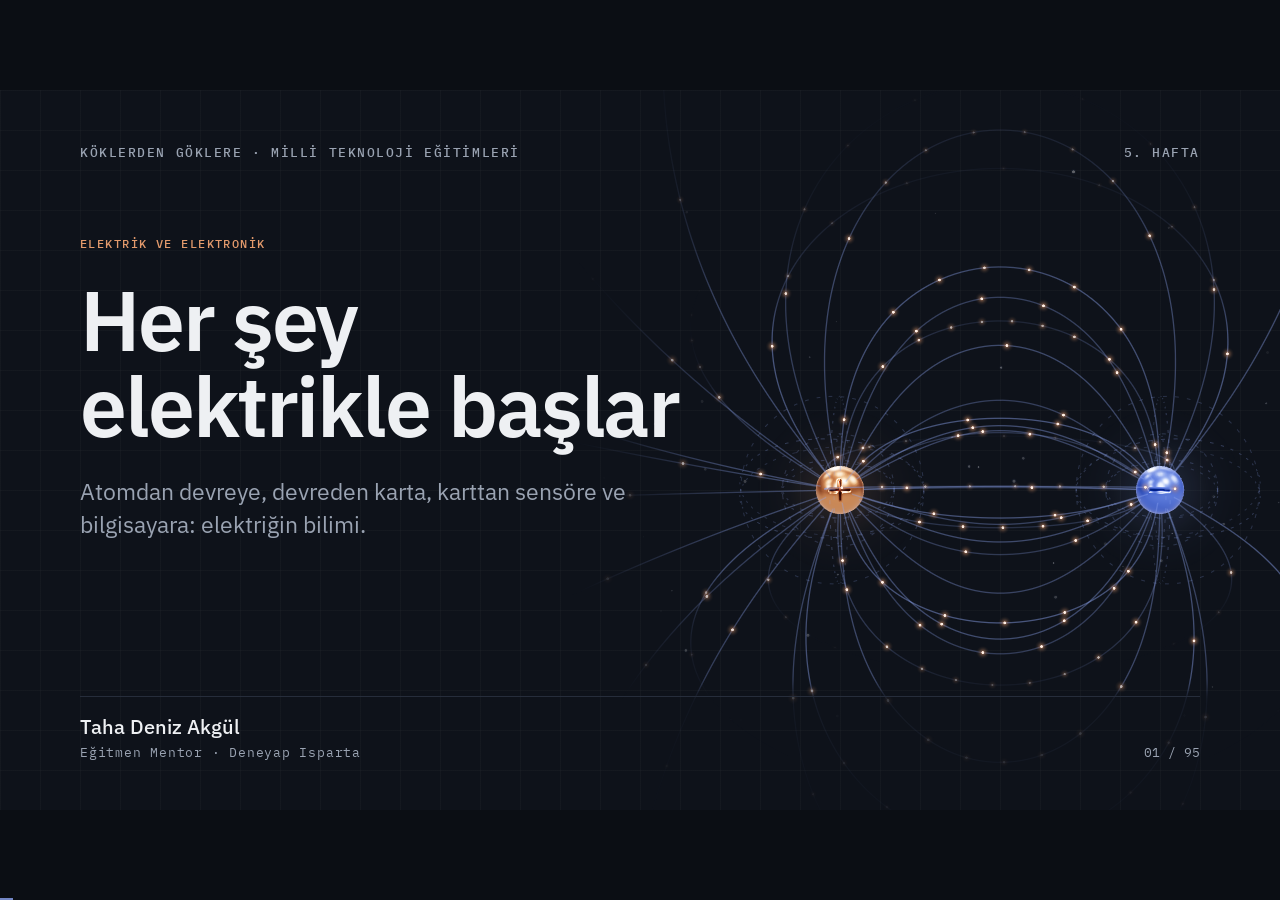
==== commit 34295ee7: "Sunum ve gorsellestirme guncellemeleri Co-Authored-By: Claude Sonnet 5.5 <noreply@anthropic.com>" ====
--- a/Koklerden_Goklere_Sunum.html
+++ b/Koklerden_Goklere_Sunum.html
@@ -89,7 +89,7 @@
   .fcap { margin-top: 10px; display: flex; align-items: center; justify-content: space-between; gap: 28px; min-height: 56px; }
   .fcap .cap { flex: 1; font-size: 24px; line-height: 1.28; color: var(--ink); }
   .fcap .fmono { flex-shrink: 0; font: 500 18px/1.3 var(--mono); color: var(--blue); }
-  .fcap .ctls { flex-shrink: 0; display: flex; align-items: center; gap: 14px; }
+  .fcap .ctls { flex-shrink: 0; display: flex; flex-direction: row; align-items: center; gap: 14px; }
   .wfoot { margin-top: 12px; display: flex; justify-content: space-between; align-items: center; gap: 20px; min-height: 44px; }
   .wfoot .note { font-size: 15px; line-height: 1.45; color: var(--ink-2); max-width: 640px; }
   .wfoot .math { flex-direction: row; flex-wrap: wrap; column-gap: 22px; padding: 9px 14px; flex: 0 1 auto; min-width: 0; }
@@ -197,7 +197,7 @@
 
 <!-- ===================================================== GİRİŞ -->
 
-<section class="slide dark" data-title="Kapak" data-part="Giriş">
+<section class="slide dark" data-title="Kapak" data-say="Hoş geldiniz deyin; telefonu elinize alın: kumdan, camdan ve bakırdan yapılmış cansız bir nesne.|Sorun: bu telefon mesajı neredeyse anında dünyanın öbür ucuna nasıl ulaştırıyor?|Akışı gösterin: Elektrik, Devre, PCB, Sensör, Bilgisayar. Kodlama sonraki derslerin konusu." data-bridge="Önce işin en temeline bakalım: fizik nedir ve bir şimşeğin uzaklığını nasıl ölçeriz?" data-part="Giriş">
   <div class="viz bleed" data-viz="field-dipole" data-theme="dark" style="pointer-events:none"></div>
   <div class="top"><span>KÖKLERDEN GÖKLERE · MİLLİ TEKNOLOJİ EĞİTİMLERİ</span><span>5. HAFTA</span></div>
   <div class="cover-main">
@@ -220,60 +220,43 @@
   </aside>
 </section>
 
-<section class="slide" data-title="Fizik nedir?" data-part="Giriş">
+<section class="slide fs" data-title="Fizik nedir?" data-say="Fizik ölçer, sayılarla anlatır ve sonucu önceden hesaplar; animasyonda şimşeğin ışığını önce görürüz.|Ses 20 °C havada saniyede yaklaşık 343 m gider; gördükten sonra geçen saniyeyi 3e bölerseniz km çıkar.|Sınıfa sorun: arada 9 saniye varsa fırtına ne kadar uzakta? İpucu: 9 bölü 3, yaklaşık 3 km." data-bridge="Fizik doğanın dilidir, peki bu dilin dilbilgisi nedir? Cevap: dört işlem ve mantık." data-part="Giriş">
   <div class="top"><span>GİRİŞ</span><span>KÖKLERDEN GÖKLERE</span></div>
-  <div class="sbody">
-    <div class="viz" data-viz="thunder" style="width:680px;height:520px"></div>
-    <div class="panel">
-      <h2 class="r" style="--i:0">Fizik nedir?</h2>
-      <p class="lead r" style="--i:1">Fizik, doğanın nasıl işlediğini anlamaya çalışan bilimdir. Ölçer, sayılarla anlatır ve sonucu önceden hesaplar.</p>
-      <div class="pts r" style="--i:2">
-        <div class="pt"><span class="label">ÖLÇMEK</span><span>Şimşeği gördükten sonra gök gürültüsüne kadar geçen süreyi sayarız.</span></div>
-        <div class="pt"><span class="label">HESAPLAMAK</span><span>Ses 1 km'yi yaklaşık 3 saniyede geçer (1.000 ÷ 343 ≈ 2,9). Saniyeyi 3'e bölünce kilometreyi buluruz.</span></div>
-        <div class="pt"><span class="label">ÖNGÖRMEK</span><span>Aynı kural her fırtınada işler: doğa tutarlıdır.</span></div>
-      </div>
-      <div class="ctls r" style="--i:3">
-        <div class="ctl-row"><span class="tag">FIRTINANIN UZAKLIĞI</span>
-          <div class="seg mono"><button type="button" data-set="distance" data-value="1">1 km</button><button type="button" data-set="distance" data-value="2" data-default>2 km</button><button type="button" data-set="distance" data-value="3">3 km</button></div>
-        </div>
-      </div>
-      <div class="math r" style="--i:4"><span class="main" data-read="time"></span><span data-read="formula"></span><span class="sub" data-read="rule"></span></div>
-    </div>
-  </div>
-  <div class="bottom"><span>Işık saniyede 300.000 km gider; 1 km'yi saniyenin yaklaşık milyonda üçünde geçer</span><span class="pg"></span></div>
-  <aside class="notes">
-    <p><b>Fizik doğanın dilidir; matematik bu dilin dilbilgisidir.</b> Işık 1 km'yi yaklaşık 3,3 mikrosaniyede geçer, yani şimşeği hemen görürüz. Ses 20 °C havada saniyede yaklaşık 343 m gider (hava ısındıkça biraz hızlanır).</p>
-    <p><b>Kural:</b> şimşekle gök gürültüsü arasındaki saniyeyi 3'e bölün: yaklaşık kilometre.</p>
-    <p><b>Sınıfa soru:</b> Arada 9 saniye varsa fırtına ne kadar uzakta? <b>Cevap:</b> 9 ÷ 3 ≈ 3 km.</p>
-    <p>Görsel gerçek zamanlıdır: sınıfla birlikte saniyeleri sayabilirsiniz. 2 km'de ses 5,8 s'de gelir; kural 5,8 ÷ 3 ≈ 1,9 km verir: kural yaklaşık bir kestirmedir.</p>
-    <p><b>Şimşek de elektriktir:</b> bulutta biriken yükler havayı delip yere ya da başka bir buluta atlar. Dev bir kıvılcımdır; bu dersin konusu o kıvılcımın arkasındaki bilimdir.</p>
-    <p><b>Güvenlik:</b> Gök gürültüsünü duyabiliyorsanız yıldırım size ulaşabilecek kadar yakındır. Saniyeleri her zaman kapalı bir binanın ya da aracın içinden sayın; fırtınada açık alanda, tek başına duran ağaçların altında ya da suda kalınmaz.</p>
-  </aside>
-</section>
-
-<section class="slide" data-title="Doğanın matematiği" data-part="Giriş">
+  <h2 class="fstitle r" style="--i:0">Fizik nedir? Şimşeğin uzaklığını ölçelim</h2>
+  <div class="viz r" style="--i:1; width:1120px; height:440px" data-viz="thunder"></div>
+  <div class="fcap r" style="--i:2"><span class="cap">Işığı hemen görürüz, sesi geç duyarız: saniyeyi 3'e bölünce kilometre çıkar.</span><span class="fmono" data-read="formula"></span><div class="ctls"><div class="seg mono"><button type="button" data-set="distance" data-value="1">1 km</button><button type="button" data-set="distance" data-value="2" data-default>2 km</button><button type="button" data-set="distance" data-value="3">3 km</button></div></div></div>
+  <div class="bottom"><span>Işık saniyede 300.000 km gider; ses saniyede yaklaşık 343 m</span><span class="pg"></span></div>
+  <aside class="notes">
+    <p><b>Bu slaytta:</b> fizik doğanın nasıl işlediğini anlamaya çalışan bilimdir: ölçer, sayılarla anlatır, sonucu önceden hesaplar. Fizik doğanın dilidir; matematik bu dilin dilbilgisidir.</p>
+    <p><b>Ölçmek:</b> şimşeği gördükten sonra gök gürültüsüne kadar geçen süreyi sayarız. Işık 1 km'yi yaklaşık 3,3 mikrosaniyede geçer, yani şimşeği hemen görürüz. Ses 20 °C havada saniyede yaklaşık 343 m gider.</p>
+    <p><b>Hesaplamak:</b> ses 1 km'yi yaklaşık 3 saniyede geçer (1.000 ÷ 343 ≈ 2,9). Saniyeyi 3'e bölünce kilometreyi buluruz. 2 km'de ses 5,8 s'de gelir; kural 5,8 ÷ 3 ≈ 1,9 km verir: kural yaklaşık bir kestirmedir. <b>Öngörmek:</b> aynı kural her fırtınada işler; doğa tutarlıdır.</p>
+    <p><b>Sınıfa soru:</b> Arada 9 saniye varsa fırtına ne kadar uzakta? <b>Cevap:</b> 9 ÷ 3 ≈ 3 km. Düğmelerle 1, 2 ve 3 km'yi deneyin; sınıfla birlikte saniyeleri sayabilirsiniz.</p>
+    <p><b>Şimşek de elektriktir:</b> bulutta biriken yükler havayı delip yere atlar; dev bir kıvılcımdır.</p>
+    <p><b>Güvenlik:</b> Gök gürültüsünü duyabiliyorsanız yıldırım size ulaşabilecek kadar yakındır. Saniyeleri kapalı bir binanın ya da aracın içinden sayın; fırtınada açık alanda, tek başına ağaçların altında ya da suda kalınmaz.</p>
+    <p><b>Geçiş:</b> Fizik sayılarla konuşur; şimdi elektrik dünyasında karşımıza çıkan dört işlemi ve mantığı sırayla görelim.</p>
+  </aside>
+</section>
+
+<section class="slide fs" data-title="Doğanın matematiği" data-say="Animasyon beş sahneyi sırayla gösterir; hepsini ezberletmeyin, ne anlattıklarını okutun.|Toplama: iki pil seri bağlanınca 1,5 V + 1,5 V = 3,0 V olur.|Sorun: telin üstündeki kuş 10.000 V’a dokunuyor, neden zarar görmez? İki ayağı arasında gerilim farkı yok.|Kuşun güvenli olması için yalnızca tek tele değmesi gerektiğini mutlaka ekleyin." data-bridge="Bu işlemler elektrikte her yerde çıkacak; önce elektriğin etrafımızda ve içimizde nerede olduğuna bakalım." data-part="Giriş">
   <div class="top"><span>GİRİŞ</span><span>KÖKLERDEN GÖKLERE</span></div>
-  <div class="whead r" style="--i:0"><h2 class="title">Doğanın matematiği</h2><p class="lead">Elektrik dünyasında dört işlem ve mantık her yerdedir. Bu derslerde hepsini kendi gözümüzle göreceğiz.</p></div>
-  <div class="tiles">
-    <div class="tile r" style="--i:1"><div class="viz" data-viz="op-add" data-theme="card" style="height:150px"></div><div class="tx"><span class="label">TOPLAMA</span><span class="eq">1,5 V + 1,5 V<br>= 3,0 V</span><span class="cap">Arka arkaya bağlanan iki pil</span></div></div>
-    <div class="tile r" style="--i:2"><div class="viz" data-viz="op-sub" data-theme="card" style="height:150px"></div><div class="tx"><span class="label">ÇIKARMA</span><span class="eq">10.000 V − 10.000 V<br>= 0 V</span><span class="cap">Kuşun iki ayağı aynı telde: fark 0 V. Yerde duran biri tele dokunsa fark 10.000 V olur: ölümcül.</span></div></div>
-    <div class="tile r" style="--i:3"><div class="viz" data-viz="op-mul" data-theme="card" style="height:150px"></div><div class="tx"><span class="label">ÇARPMA</span><span class="eq">5 V × 3 A<br>= 15 W</span><span class="cap">Şarj aletinin gücü</span></div></div>
-    <div class="tile r" style="--i:4"><div class="viz" data-viz="op-div" data-theme="card" style="height:150px"></div><div class="tx"><span class="label">BÖLME</span><span class="eq">9 V ÷ 450 Ω<br>= 0,02 A</span><span class="cap">Devreden geçen akım</span></div></div>
-    <div class="tile r" style="--i:5"><div class="viz" data-viz="op-and" data-theme="card" style="height:150px"></div><div class="tx"><span class="label">MANTIK</span><span class="eq">A VE B = Q<br>1 VE 1 = 1<br>0 VE 1 = 0</span><span class="cap">A: kapak kapalı mı?<br>B: düğmeye basıldı mı?<br>Q: makine çalışıyor mu?<br>1 = evet, 0 = hayır</span></div></div>
-  </div>
-  <p class="lead r" style="--i:6; margin-top:30px; font-size:21px; color:var(--ink)">Formüller, doğanın cümleleridir. Hesabı ezberlemeyeceğiz; ne anlattığını okuyacağız.</p>
-  <p class="mono r" style="--i:7; margin:10px 0 0; font-size:14px; color:var(--muted)">V volt · A amper · W watt · Ω ohm: hepsini birazdan tek tek tanıyacağız.</p>
+  <h2 class="fstitle r" style="--i:0">Doğanın matematiği: dört işlem ve mantık</h2>
+  <div class="viz r" style="--i:1; width:1120px; height:440px" data-viz="op-tour" data-theme="card"></div>
+  <div class="fcap r" style="--i:2"><span class="cap" data-read="explain"></span><span class="fmono" data-read="formula"></span></div>
   <div class="bottom"><span>Her işlem ilerleyen bölümlerde yeniden karşımıza çıkacak</span><span class="pg"></span></div>
   <aside class="notes">
-    <p>Bu slayt bir ön izlemedir. Her işlem sonra kendi slaytında ayrıntılı açılacak:</p>
-    <p><b>Toplama:</b> seri bağlı piller (Pil slaytındaki “9 V pil” düğmesi: 6 × 1,5 V = 9 V). <b>Çıkarma:</b> kuşun iki ayağı arasındaki gerilim farkı sıfır, bu yüzden akım geçmez (“Prize elimi sokarsam?” slaytında tekrar). <b>Çarpma:</b> güç = gerilim × akım (Güç ve enerji slaytı). <b>Bölme:</b> akım = gerilim ÷ direnç (Ohm yasası). <b>Mantık:</b> VE, VEYA, DEĞİL (Bilgisayar bölümü).</p>
-    <p><b>Mantık görseli:</b> A kapağın kapalı olup olmadığını (1 = kapalı), B düğmeye basılıp basılmadığını (1 = basıldı), Q ise makinenin çalışıp çalışmadığını gösterir; Q sonucun, yani çıkışın adıdır. Döngünün ikinci yarısında kapak açıkken düğmeye basılır: 0 VE 1 = 0, tambur dönmez. VE, yalnızca iki koşul da 1 olduğunda 1 verir.</p>
-    <p><b>Sınıfa soru:</b> Telin üstündeki kuş 10.000 volta dokunuyorsa neden zarar görmez? <b>Cevap:</b> Akım, iki nokta arasında gerilim farkı varsa akar. Kuşun iki ayağı da aynı teldedir: 10.000 − 10.000 = 0.</p>
-    <p><b>Mutlaka ekleyin:</b> Kuş yalnızca tek bir tele dokunduğu ve başka hiçbir şeye değmediği için güvendedir; vücudunun iki ucu da aynı gerilimdedir, fark 10.000 − 10.000 = 0 V olur. Kanadı aynı anda ikinci bir tele ya da direğe değen büyük kuşlar (leylek gibi) bu yüzden çarpılarak ölür. Yerde, merdivende ya da direkte duran bir insan tele dokunursa eli 10.000 V'ta, ayakları 0 V'ta olur: 10.000 − 0 = 10.000 V. Akım vücuttan toprağa geçer ve bu ölümcüldür. Bunu kesinlikle denemeyin: yüksek gerilim hattına dokunmak bile gerekmez, çok yaklaşıldığında elektrik havadan atlayabilir (ark). Bu yüzden hatlardan, direklerden ve yere düşmüş tellerden uzak durulur.</p>
-  </aside>
-</section>
-
-<section class="slide" data-title="Her şey elektrikle" data-part="Giriş">
+    <p>Elektrik dünyasında dört işlem ve mantık her yerdedir. Animasyon beş sahneyi sırayla gösterir (her biri yaklaşık 10 saniye); altyazı ekrandaki sahneyi anlatır. Hepsini ezberlemeyeceğiz; ne anlattıklarını okuyacağız.</p>
+    <p><b>Toplama:</b> arka arkaya (seri) bağlanan iki pilin gerilimi toplanır: 1,5 V + 1,5 V = 3,0 V. Üç pil olsaydı 4,5 V olurdu.</p>
+    <p><b>Çıkarma:</b> akım, iki nokta arasında gerilim farkı varsa akar. Kuşun iki ayağı da aynı teldedir: 10.000 − 10.000 = 0. <b>Sınıfa soru:</b> Telin üstündeki kuş 10.000 volta dokunuyorsa neden zarar görmez? <b>Cevap:</b> İki ayağı arasında gerilim farkı yoktur.</p>
+    <p><b>Mutlaka ekleyin:</b> Kuş yalnızca tek bir tele dokunduğu ve başka hiçbir şeye değmediği için güvendedir. Kanadı aynı anda ikinci bir tele ya da direğe değen büyük kuşlar (leylek gibi) bu yüzden çarpılarak ölür. Yerde, merdivende ya da direkte duran bir insan tele dokunursa eli 10.000 V'ta, ayakları 0 V'ta olur: fark 10.000 V. Akım vücuttan toprağa geçer ve bu ölümcüldür. Bunu kesinlikle denemeyin: yüksek gerilim hattına dokunmak bile gerekmez, çok yaklaşıldığında elektrik havadan atlayabilir (ark). Hatlardan, direklerden ve yere düşmüş tellerden uzak durulur.</p>
+    <p><b>Çarpma:</b> güç = gerilim × akım: 5 V × 3 A = 15 W; şarj aletinin saniyede aktardığı enerji. Görsel zaman ölçekli değildir.</p>
+    <p><b>Bölme:</b> akım = gerilim ÷ direnç (Ohm yasası): 9 V ÷ 450 Ω = 0,02 A. Direnç iki katına çıkarsa akım yarıya iner. Akış hızlandırılmıştır.</p>
+    <p><b>Mantık:</b> A kapağın kapalı olup olmadığını (1 = kapalı), B düğmeye basılıp basılmadığını (1 = basıldı), Q makinenin çalışıp çalışmadığını gösterir; Q sonucun, yani çıkışın adıdır. Kapak açıkken düğmeye basılırsa 0 VE 1 = 0, tambur dönmez. VE, yalnızca iki koşul da 1 olduğunda 1 verir. VEYA ve DEĞİL Bilgisayar bölümünde gelecek.</p>
+    <p>V volt, A amper, W watt, Ω ohm: hepsini birazdan tek tek tanıyacağız.</p>
+    <p><b>Geçiş:</b> Şimdi tüm yolculuğun haritasına bakalım.</p>
+  </aside>
+</section>
+
+<section class="slide" data-title="Her şey elektrikle" data-say="Ekrandaki dört örneği sırayla gösterin: atom, göz, sinir, kalp.|Atomları bir arada tutan, yükler arasındaki elektriksel çekimdir.|Sorun: elektrik olmasaydı hangisi çalışmazdı, telefon mu, siz mi? Cevap: ikisi de." data-bridge="Şimdi bu dersin haritasına bakalım: elektrikten bilgisayara beş durak." data-part="Giriş">
   <div class="top"><span>GİRİŞ</span><span>KÖKLERDEN GÖKLERE</span></div>
   <h2 class="title r" style="--i:0; margin-top:40px; font-size:48px; line-height:1.12; max-width:1000px">Şu anda bu cümleyi okurken bile elektrik kullanıyorsunuz.</h2>
   <div class="hooks">
@@ -290,296 +273,211 @@
   </aside>
 </section>
 
-<section class="slide" data-title="Köklerden göklere" data-part="Giriş">
+<section class="slide fs" data-title="Köklerden göklere" data-say="Beş durağı kısaca okuyun: Elektrik, Devre, PCB, Sensör, Bilgisayar.|Kökler atomdur, gökler uydular ve haberleşmedir; her durak bir öncekine dayanır.|PCB baskılı devre kartıdır: parçaları taşır, bakır yollarla birbirine bağlar." data-bridge="İlk durağa girelim: bir kablonun içine, atomun içine kadar yolculuk yapacağız." data-part="Giriş">
   <div class="top"><span>GİRİŞ</span><span>KÖKLERDEN GÖKLERE</span></div>
-  <div class="whead r" style="--i:0"><h2 class="title">Köklerden göklere</h2><p class="lead">Yolculuğumuz: atomun içinden başlayıp bilgisayara ve uydulara uzanan beş durak.</p></div>
-  <div class="viz wviz" data-viz="roots-to-sky" style="width:1120px;height:400px"></div>
-  <div class="wfoot"><span class="note" style="max-width:none">Her durak bir öncekinin üzerine kurulur: elektrik olmadan devre, devre olmadan bilgisayar olmaz.</span></div>
-  <div class="bottom"><span>Elektrik → Devre → PCB → Sensör → Bilgisayar</span><span class="pg"></span></div>
-  <aside class="notes">
-    <p>Beş durağı kısaca okuyun. Kökler atomdur; gökler uydular ve haberleşmedir. Her durak bir öncekine dayanır. PCB'yi adıyla söyleyin: baskılı devre kartı; parçaları taşıyan ve bakır yollarla birbirine bağlayan kart.</p>
+  <h2 class="fstitle r" style="--i:0">Köklerden göklere: beş durak</h2>
+  <div class="viz r" style="--i:1; width:1120px; height:440px" data-viz="roots-to-sky"></div>
+  <div class="fcap r" style="--i:2"><span class="cap">Atomdan uydulara: her durak bir öncekinin üzerine kurulur.</span><span class="fmono">Elektrik → Devre → PCB → Sensör → Bilgisayar</span></div>
+  <div class="bottom"><span>Her durak bir öncekine dayanır</span><span class="pg"></span></div>
+  <aside class="notes">
+    <p>Beş durağı kısaca okuyun. Kökler atomdur; gökler uydular ve haberleşmedir. Her durak bir öncekine dayanır: elektrik olmadan devre, devre olmadan bilgisayar olmaz.</p>
+    <p>PCB'yi adıyla söyleyin: baskılı devre kartı; parçaları taşıyan ve bakır yollarla birbirine bağlayan kart.</p>
     <p>Bu slayt dersin haritasıdır; uzun bir ders olduğu için gerekirse ikinci derse kaldığınız yerden devam edebilirsiniz (G tuşu ile slayt haritası).</p>
   </aside>
 </section>
 
 <!-- ===================================================== 1 · ELEKTRİK -->
 
-<section class="slide" data-title="Atomun içine yolculuk" data-part="1 · Elektrik">
+<section class="slide fs" data-title="Atomun içine yolculuk" data-say="Animasyon kablodan çekirdeğe kendiliğinden iner; alttaki cümle durağı anlatır.|Üs bir azalınca boyut 10 kat küçülür: 10⁻⁴ m = 0,0001 m.|Bakır atomunda 29 proton vardır; mavi noktalar serbest elektronlardır." data-bridge="Atomun içine girdik; şimdi atomun parçalarını, elektronu ve protonu tanıyalım." data-part="1 · Elektrik">
   <div class="top"><span>1 · ELEKTRİK</span><span>KÖKLERDEN GÖKLERE</span></div>
-  <div class="sbody">
-    <div class="viz frame-dark" data-viz="zoom-to-atom" data-theme="dark" style="width:680px;height:520px"></div>
-    <div class="panel">
-      <h2 class="r" style="--i:0">Atomun içine yolculuk</h2>
-      <p class="lead r" style="--i:1">Bir elektrik kablosunun içine adım adım yaklaşalım: teller, kristaller, atomlar ve en sonunda çekirdek.</p>
-      <div class="ctls r" style="--i:2">
-        <div class="seg small"><button type="button" data-set="stop" data-value="0">Kablo</button><button type="button" data-set="stop" data-value="1">Teller</button><button type="button" data-set="stop" data-value="2">Kristal</button><button type="button" data-set="stop" data-value="3">Atom dizisi</button><button type="button" data-set="stop" data-value="4">Tek atom</button><button type="button" data-set="stop" data-value="5">Çekirdek</button></div>
-      </div>
-      <div class="math r" style="--i:3"><span class="main" data-read="scale"></span><span class="sub" data-read="stage"></span></div>
-      <div class="pts r" style="--i:4">
-        <div class="pt"><span class="label">OKUMA</span><span>10⁻⁴ m = 0,0001 m: 1 rakamı virgülden sonraki 4. basamaktadır. Üs bir azalınca (−4'ten −5'e) boyut 10'a bölünür, yani 10 kat küçülür.</span></div>
-        <div class="pt"><span class="label">BİR ATOM</span><span>Yaklaşık 10⁻¹⁰ m. Bir saç telinin kalınlığına yüz binlerce atom sığar.</span></div>
-        <div class="pt"><span class="label">ÇEKİRDEK</span><span>Atomdan on binlerce kat küçüktür. Atomun neredeyse tamamı boşluktur.</span></div>
-      </div>
-    </div>
-  </div>
-  <div class="bottom"><span>Her durakta bir önceki görüntünün içine giriyoruz</span><span class="right"><a href="Elektronik_ve_Bilgisayar_Simulasyonu.html#m0" target="_blank">Simülasyon 00 · Ölçek Yolculuğu</a><span class="pg"></span></span></div>
-  <aside class="notes">
-    <p><b>Ölçekler.</b> Kablo yaklaşık 10⁻² m, tek bir bakır tel 10⁻⁴ m, kristal taneleri 10⁻⁶ m, atomlar arası mesafe yaklaşık 2,5 × 10⁻¹⁰ m, bakır çekirdeği yaklaşık 10⁻¹⁴ m.</p>
-    <p><b>Atom dizisi durağı:</b> Bakır küreler, en dıştaki elektronunu ortak kullanıma bırakmış bakır atomlarıdır; bunlara bakır iyonu denir. Aralarında dolaşan mavi noktalar bu serbest elektronlardır (elektron denizi). Ayrıntısı “Elektronlar atomdan nasıl kopar?” slaytında; burada yalnızca adlarını duyurmanız yeterli.</p>
-    <p><b>Bakır atomu:</b> 29 proton, çoğunlukla 34 nötron (bakır-63), 29 elektron. Katmanlara 2, 8, 18 ve 1 elektron dağılır; en dıştaki tek elektron birazdan önemli olacak.</p>
-    <p><b>Sınıfa soru:</b> Atom bir futbol stadyumu kadar olsaydı çekirdek ne kadar olurdu? <b>Cevap:</b> Ortadaki bir nohut kadar. Gerisi elektronların bulunabileceği boşluktur.</p>
-    <p>Düğmelerle istediğiniz durağa gidebilirsiniz; dokunmazsanız yolculuk kendiliğinden tekrarlanır.</p>
-  </aside>
-</section>
-
-<section class="slide" data-title="Atom ve elektron" data-part="1 · Elektrik">
+  <h2 class="fstitle r" style="--i:0">Atomun içine yolculuk</h2>
+  <div class="viz frame-dark r" style="--i:1; width:1120px; height:440px" data-viz="zoom-to-atom" data-theme="dark"></div>
+  <div class="fcap r" style="--i:2"><span class="cap" data-read="explain"></span></div>
+  <div class="bottom"><span>Her durakta bir önceki görüntünün içine giriyoruz · Simülasyon 00: Ölçek Yolculuğu</span><span class="pg"></span></div>
+  <aside class="notes">
+    <p><b>Bu slaytta:</b> Yolculuk kendiliğinden oynar ve tekrarlanır: kablo (10⁻² m), tek bir bakır tel (10⁻⁴ m), kristal taneleri (10⁻⁶ m), atom dizisi (10⁻⁹ m), tek atom (10⁻¹⁰ m), çekirdek (10⁻¹⁴ m). Alttaki cümle ekrandaki durağı anlatır; sağdaki çubuk üssü gösterir.</p>
+    <p><b>Okuma:</b> 10⁻⁴ m = 0,0001 m: 1 rakamı virgülden sonraki 4. basamaktadır. Üs bir azalınca boyut 10 kat küçülür. Bir saç telinin kalınlığına yüz binlerce atom sığar.</p>
+    <p><b>Atom dizisi:</b> Bakır küreler, en dıştaki elektronunu ortak kullanıma bırakmış bakır atomlarıdır (bakır iyonu). Mavi noktalar serbest elektronlardır (elektron denizi). Ayrıntısı “Elektronlar atomdan nasıl kopar?” slaytında.</p>
+    <p><b>Bakır atomu:</b> 29 proton, çoğunlukla 34 nötron (bakır-63), 29 elektron; katmanlara 2, 8, 18 ve 1 elektron dağılır (iç elektronlar 2 + 8 + 18 = 28). Çekirdek atomdan on binlerce kat küçüktür.</p>
+    <p><b>Sınıfa soru:</b> Atom bir futbol stadyumu kadar olsaydı çekirdek ne kadar olurdu? <b>Cevap:</b> Ortadaki bir nohut kadar; gerisi elektronların bulunabileceği boşluktur.</p>
+    <p><b>Sınıfa soru:</b> Çekirdekteki protonlar birbirini itiyorsa çekirdek neden dağılmaz? <b>Cevap:</b> Güçlü nükleer kuvvet proton ve nötronları bir arada tutar; çekirdek boyutunda elektriksel itmeden çok daha güçlüdür. Ayrıntısı lisede.</p>
+    <p><b>Geçiş:</b> Şimdi atomu sade çizimle ve gerçeğe daha yakın bulutla karşılaştıralım.</p>
+  </aside>
+</section>
+
+<section class="slide fs" data-title="Atom ve elektron" data-say="Önce halkalı basit modeli, sonra olasılık bulutunu animasyonda gösterin.|Karbonda 6 proton, 6 nötron, 6 elektron vardır; proton ve elektron eşit olduğu için atom yüksüzdür.|Elektronun yükü −1,602 × 10⁻¹⁹ C’dur; metallerde elektriği taşıyan odur." data-bridge="Peki bu yükler birbirini nasıl etkiler? Yük ve kuvvet slaydına geçiyoruz." data-part="1 · Elektrik">
   <div class="top"><span>1 · ELEKTRİK</span><span>KÖKLERDEN GÖKLERE</span></div>
-  <div class="sbody">
-    <div class="viz" data-viz="atom-cloud" style="width:680px;height:520px"></div>
-    <div class="panel">
-      <h2 class="r" style="--i:0">Atom ve elektron</h2>
-      <p class="lead r" style="--i:1">Atomun merkezinde artı yüklü protonlar ve yüksüz nötronlar, çevresinde eksi yüklü elektronlar bulunur. Proton ve elektron sayısı eşitse atom yüksüzdür (görseldeki karbon: 6 + 6).</p>
-      <div class="pts r" style="--i:2">
-        <div class="pt"><span class="label">PROTON (+)</span><span>Proton sayısı atomun kimliğidir: karbonda 6, bakırda 29 proton vardır.</span></div>
-        <div class="pt"><span class="label">ELEKTRON (−)</span><span>Protondan yaklaşık 1.836 kat hafiftir. Metallerde elektriği taşıyan odur.</span></div>
-        <div class="pt"><span class="label">BULUT</span><span>Elektron gezegen gibi dönmez. Bulunabileceği yerleri bir bulut gibi düşünürüz.</span></div>
-      </div>
-      <div class="ctls r" style="--i:3"><div class="seg"><button type="button" data-set="mode" data-value="model">Basit model</button><button type="button" data-set="mode" data-value="cloud">Olasılık bulutu</button></div></div>
-      <div class="math r" style="--i:4"><span class="main" data-read="mode"></span><span class="sub">Elektron yükü: −1,602 × 10⁻¹⁹ C (C: coulomb, yükün birimi)</span></div>
-    </div>
-  </div>
-  <div class="bottom"><span>Elektron, 1897'de J. J. Thomson tarafından keşfedildi</span><span class="pg"></span></div>
-  <aside class="notes">
-    <p><b>Modelin sınırını açıkça söyleyin.</b> Halkalı çizim anlatım içindir (Bohr, 1913). Kuantum mekaniğine göre elektronun belirli bir yörüngesi yoktur; çekirdeğin çevresinde bulunma olasılığı bir bulut gibi dağılır. Bulutun yoğun olduğu yerde elektronu bulma ihtimali yüksektir.</p>
-    <p><b>Elektron:</b> ölçülebilen bir boyutu yoktur (noktasal kabul edilir), yükü −1,602 × 10⁻¹⁹ C, kütlesi 9,109 × 10⁻³¹ kg'dır. Karbonda 6 elektron vardır: 2'si 1s, 2'si 2s, 2'si 2p bölgesinde.</p>
-    <p><b>1s, 2s, 2p ne demek?</b> Baştaki sayı katmanı gösterir (1. katman, 2. katman). Harf, elektronun bulunabileceği bölgenin biçimidir: s küre biçimlidir, p ise iki loblu, halter biçimlidir. Üstteki küçük sayı o bölgedeki elektron sayısıdır: 1s² 2s² 2p² → 2 + 2 + 2 = 6. Görselde iki ayrı 2p etiketi var, çünkü karbonun iki 2p elektronu birbirinden ayrı iki p bölgesine yerleşir.</p>
-    <p><b>Sınıfa soru:</b> Bir elektronu görebilir miyiz? <b>Cevap:</b> Hayır; çok küçüktür ve onu görmek için kullanacağımız ışık bile onu yerinden oynatır. Bulut, nerede bulunabileceğinin haritasıdır.</p>
-  </aside>
-</section>
-
-<section class="slide" data-title="Yük ve kuvvet" data-part="1 · Elektrik">
+  <h2 class="fstitle r" style="--i:0">Atom ve elektron</h2>
+  <div class="viz r" style="--i:1; width:1120px; height:440px" data-viz="atom-cloud"></div>
+  <div class="fcap r" style="--i:2"><span class="cap" data-read="explain"></span></div>
+  <div class="bottom"><span>Elektron, 1897’de J. J. Thomson tarafından keşfedildi</span><span class="pg"></span></div>
+  <aside class="notes">
+    <p><b>Bu slaytta:</b> Önce halkalı basit model (Bohr, 1913), sonra olasılık bulutu kendiliğinden sırayla gösterilir. Karbon: 6 proton, 6 nötron, 6 elektron; proton ve elektron sayısı eşit olduğu için atom yüksüzdür.</p>
+    <p><b>Modelin sınırı:</b> Kuantum mekaniğine göre elektronun belirli bir yörüngesi yoktur; bulunma olasılığı çekirdeğin çevresinde bulut gibi dağılır. Bulutun yoğun olduğu yerde elektronu bulma ihtimali yüksektir.</p>
+    <p><b>Proton:</b> Sayısı atomun kimliğidir: karbonda 6, bakırda 29. <b>Elektron:</b> protondan yaklaşık 1.836 kat hafiftir; yükü −1,602 × 10⁻¹⁹ C (C: coulomb, yükün birimi); metallerde elektriği taşıyan odur.</p>
+    <p><b>1s, 2s, 2p ne demek?</b> Baştaki sayı katman, harf bölgenin biçimidir: s küre, p iki loblu halter. Üstteki sayı elektron sayısıdır: 1s² 2s² 2p² → 2 + 2 + 2 = 6. İki 2p elektronu ayrı iki p bölgesine yerleşir.</p>
+    <p><b>Sınıfa soru:</b> Bir elektronu görebilir miyiz? <b>Cevap:</b> Hayır; çok küçüktür ve görmek için kullanacağımız ışık bile onu yerinden oynatır. Bulut, nerede bulunabileceğinin haritasıdır.</p>
+    <p><b>Geçiş:</b> Yüklü parçacıklar birbirine nasıl kuvvet uygular? Bunu bir deneyle görelim.</p>
+  </aside>
+</section>
+
+<section class="slide fs" data-title="Elektrik nedir? Yük ve kuvvet" data-say="Animasyonda zıt yükler çekiyor, aynı yükler itiyor; küreleri izletin.|Mesafe yarıya inince kuvvet 4 katına çıkar; 4 cm de 1 birim, 2 cm de 4 birim.|Elektrik, yüklerin itip çekmesinden doğan olayların hepsidir; yükler bir yöne akınca akım olur." data-bridge="Yükler günlük hayatta da kendini gösterir: balon, kapı kolu ve şimşekte neler oluyor?" data-part="1 · Elektrik">
   <div class="top"><span>1 · ELEKTRİK</span><span>KÖKLERDEN GÖKLERE</span></div>
-  <div class="sbody">
-    <div class="viz" data-viz="coulomb" style="width:680px;height:520px"></div>
-    <div class="panel">
-      <h2 class="r" style="--i:0">Elektrik nedir? Yük ve kuvvet</h2>
-      <p class="lead r" style="--i:1">Zıt cins yükler birbirini çeker, aynı cins yükler iter. Kuvvet, yükler yaklaştıkça hızla büyür.</p>
-      <div class="ctls r" style="--i:2">
-        <div class="ctl"><label for="c08d"><span>MESAFE</span><output data-unit=" cm" data-digits="1">4,0 cm</output></label><input id="c08d" type="range" min="2" max="8" step="0.5" value="4" data-set="distance"></div>
-        <div class="ctl-row"><span class="tag">SOL</span><div class="seg mono"><button type="button" data-set="qa" data-value="+" data-default>+</button><button type="button" data-set="qa" data-value="−">−</button></div>
-          <span class="tag" style="margin-left:10px">SAĞ</span><div class="seg mono"><button type="button" data-set="qb" data-value="+">+</button><button type="button" data-set="qb" data-value="−" data-default>−</button></div></div>
-      </div>
-      <div class="math r" style="--i:3; min-height:118px"><span class="main" data-read="kind"></span><span data-read="force"></span><span class="sub" data-read="formula"></span></div>
-      <div class="pts r" style="--i:4">
-        <div class="pt"><span class="label">ELEKTRİK</span><span>Yüklerin itip çekmesinden doğan olayların hepsi; yükler bir yöne akınca akım olur.</span></div>
-        <div class="pt"><span class="label">ALAN</span><span>Yük, çevresindeki boşluğu etkiler: elektrik alanı. Çizgiler sıklaştıkça kuvvet büyür.</span></div>
-      </div>
-    </div>
-  </div>
+  <h2 class="fstitle r" style="--i:0">Elektrik nedir? Yük ve kuvvet</h2>
+  <div class="viz r" style="--i:1; width:1120px; height:440px" data-viz="coulomb"></div>
+  <div class="fcap r" style="--i:2"><span class="cap" data-read="explain"></span><span class="fmono">F = (4 cm ÷ d)² birim</span><div class="ctls"><div class="ctl"><label for="cfs3"><span>MESAFE</span><output data-unit=" cm" data-digits="1">4,0 cm</output></label><input id="cfs3" type="range" min="2" max="8" step="0.5" value="4" data-set="distance"></div></div></div>
   <div class="bottom"><span>Charles-Augustin de Coulomb, 1785 · yükün birimi coulomb (C) onun adını taşır</span><span class="pg"></span></div>
   <aside class="notes">
-    <p><b>Coulomb yasası:</b> iki yük arasındaki kuvvet, yüklerin çarpımıyla doğru, aralarındaki uzaklığın karesiyle ters orantılıdır (F = k × q₁ × q₂ ÷ d²). Mesafe yarıya inince kuvvet 4 katına, üçte birine inince 9 katına çıkar.</p>
-    <p><b>Günlük hayat:</b> saçınıza sürttüğünüz tarak elektron kazanır ve kâğıt parçalarını çeker; kazağı çıkarırken duyduğunuz çıtırtılar küçük kıvılcımlardır.</p>
-    <p><b>Yüklenme:</b> çevremizdeki cisimler çoğunlukla yüksüzdür: artı ve eksi yük eşit sayıdadır. Sürtünmeyle elektron bir cisimden ötekine geçince cisim yüklenir (tarak, balon). Ölçek: 1 coulomb yaklaşık 6,24 milyar milyar elektronun yüküdür; saç tarağında biriken yük bunun milyarda biri kadardır.</p>
-    <p><b>Sınıfa soru:</b> Elektronlar neden çekirdeğin üzerine düşmez? <b>Cevap:</b> Bu sorunun cevabı kuantum mekaniğindedir: elektron belirli bir noktada duramaz, bir bulut gibi yayılır. Lise ve üniversitede ayrıntısını öğreneceksiniz.</p>
-    <p><b>Sınıfa soru:</b> Çekirdekteki protonların hepsi artı yüklü ve birbirine çok yakın. Neden birbirini itip dağılmazlar? <b>Cevap:</b> Çekirdekte elektriksel itmeden başka bir kuvvet daha vardır: güçlü nükleer kuvvet. Proton ve nötronları birbirine bağlar. Çekirdek boyutundaki çok kısa mesafede elektriksel itmeden çok daha güçlüdür, ama etkisi çekirdeğin dışına neredeyse hiç ulaşmaz. Ayrıntısını lisede ve üniversitede göreceksiniz.</p>
-  </aside>
-</section>
-
-<section class="slide" data-title="Statik elektrik: sürtünme, kıvılcım, yıldırım" data-part="1 · Elektrik">
+    <p><b>Bu slaytta:</b> Önce zıt yüklü, sonra aynı yüklü küreler kendiliğinden yaklaşıp uzaklaşır. Cam ayaklar yalıtkandır; yük küreden kaçamaz. Kaydırıcıya dokunulursa mesafe elle ayarlanır (4 cm’de kuvvet 1 birim; 2 cm’de 4 birim; 8 cm’de 0,25 birim).</p>
+    <p><b>Coulomb yasası:</b> İki yük arasındaki kuvvet yüklerin çarpımıyla doğru, uzaklığın karesiyle ters orantılıdır (F = k × q₁ × q₂ ÷ d²). Mesafe yarıya inince kuvvet 4 katına, üçte birine inince 9 katına çıkar. Zıt yükler çeker, aynı yükler iter.</p>
+    <p><b>Elektrik:</b> Yüklerin itip çekmesinden doğan olayların hepsi; yükler bir yöne akınca akım olur. Yük çevresindeki boşluğu etkiler: elektrik alanı. Alan çizgileri artıdan eksiye gider ve sıklaştıkça kuvvet büyür.</p>
+    <p><b>Günlük hayat:</b> Saça sürtülen tarak kâğıt parçalarını çeker; kazağı çıkarırken duyulan çıtırtılar küçük kıvılcımlardır. Sürtünmeyle elektron bir cisimden ötekine geçince cisim yüklenir. 1 coulomb yaklaşık 6,24 milyar milyar elektronun yüküdür.</p>
+    <p><b>Sınıfa soru:</b> Elektronlar neden çekirdeğin üzerine düşmez? <b>Cevap:</b> Elektron belirli bir noktada duramaz, bulut gibi yayılır; ayrıntısı lisede.</p>
+    <p><b>Geçiş:</b> Peki elektronlar atomdan nasıl kopar?</p>
+  </aside>
+</section>
+
+<section class="slide fs" data-title="Statik elektrik: sürtünme, kıvılcım, yıldırım" data-say="Animasyon beş görünümü sırayla gezer: sürtünme, çekim, nem, kıvılcım, şimşek.|Ortak fikir: yük önce ayrılır, sonra bir iletken yol bulunca boşalır.|Kıvılcım ve şimşek yalnızca anlatılır, gerçekte denenmez." data-bridge="Yük ayrılırken elektronlar atomdan nasıl kopuyor? Bunu metalin içinde görelim." data-part="1 · Elektrik">
   <div class="top"><span>1 · ELEKTRİK</span><span>KÖKLERDEN GÖKLERE</span></div>
-  <div class="sbody">
-    <div class="viz" data-viz="static-lab" style="width:680px;height:520px"></div>
-    <div class="panel">
-      <h2 class="r" style="--i:0">Statik elektrik ve yıldırım</h2>
-      <p class="lead r" style="--i:1">Balon, kapı kolu, yıldırım: üçünde de yük önce ayrılır, sonra boşalır.</p>
-      <div class="ctls r" style="--i:2"><div class="seg small"><button type="button" data-set="view" data-value="surtunme">Sürtünme</button><button type="button" data-set="view" data-value="cekim">Çekim</button><button type="button" data-set="view" data-value="nem">Nem</button><button type="button" data-set="view" data-value="kivilcim">Kıvılcım</button><button type="button" data-set="view" data-value="simsek">Şimşek</button></div></div>
-      <div class="math r" style="--i:3"><span class="main" data-read="explain" style="font:400 16px/1.4 var(--sans)"></span><span class="sub" data-read="numbers"></span></div>
-      <div class="pts r" style="--i:4">
-        <div class="pt"><span class="label">NE GEÇER</span><span>Yük yaratılmaz: yalnızca elektronlar bir cisimden ötekine geçer.</span></div>
-        <div class="pt"><span class="label">NEDEN KALIR</span><span>Plastik ve saç yalıtkandır; yük ayrıldığı yerde kalır, iletken yol bulunca boşalır.</span></div>
-        <div class="pt"><span class="label">AYNI OLAY</span><span>Kapı kolundaki kıvılcım küçük, yıldırım dev bir boşalmadır.</span></div>
-      </div>
-    </div>
-  </div>
-  <div class="bottom"><span>Statik elektrik: yükün ayrılması ve boşalması · yıldırım ≈ 30.000 A</span><span class="pg"></span></div>
-  <aside class="notes">
-    <p><b>Konu:</b> Öğrenciler artı ve eksi yükü, aynı yüklerin ittiğini, zıt yüklerin çektiğini, elektronu ve coulomb birimini öğrendi; ikinci slaytta şimşek ve gök gürültüsünü gördüler. Bu slayt, günlük hayatta gördükleri “statik elektrik” olaylarını (balonun duvara yapışması, kâğıt parçalarının tarağa sıçraması, kapı kolundaki çıtırtı, yıldırım) tek bir fikirle açıklar: yük önce ayrılır, sonra boşalır. Görsel kendi kendine beş görünümü sırayla gösterir (her biri yaklaşık 8 saniye); düğmeye basınca gezinti durur ve seçilen görünüm kendini tekrarlar. Sağdaki kutu o an gösterilen görünümü iki cümleyle özetler; sayı gerektiren görünümlerde altına işlem de yazılır. Görseldeki her şey “ölçekli değil, basitleştirilmiş model”dir.</p>
-    <p><b>1 · Sürtünme: ne yer değiştirir?</b> Çevremizdeki cisimler çoğunlukla yüksüzdür: her atomda artı yük (protonlar) ile eksi yük (elektronlar) eşit sayıdadır. İki farklı maddeyi birbirine sürttüğümüzde, maddelerden biri elektronlarını ötekine göre daha gevşek tutuyorsa bir miktar elektron ötekine geçer. Protonlar atomun çekirdeğindedir, çekirdeğe sıkıca bağlıdır ve yerinden oynamaz; yer değiştiren hep elektrondur. Elektron kaybeden cisimde artı yük fazlalaşır (cisim artı yüklü olur), elektron kazanan cisimde eksi yük fazlalaşır (eksi yüklü olur). Saç ile plastik balonda saç elektron verir, balon alır; bu yüzden saç artı, balon eksi yüklü olur. Yük yoktan var olmaz, yok da olmaz: bir yerde ne kadar eksi yük fazlalaşmışsa başka yerde o kadar artı fazlalaşmıştır (yükün korunumu). Neden sürtmek? Sürtmek, iki yüzeyi pürüzlerinin çok sayıda noktasında birbirine değdirir ve her değme bir elektron geçişi şansıdır. Hangi maddenin elektronu ne kadar kolay verdiğini gösteren sıralamaya “triboelektrik dizi” denir (tribo, Yunancada “sürtmek” demektir). Biz yalnızca şunu söylüyoruz: saç elektron verir, plastik balon alır. Başka maddelerin sırası için bir tabloya bakmak gerekir ve sonuç nem ile yüzey temizliğine göre değişir.</p>
-    <p><b>2 · Çekim: yüksüz kâğıt neden çekilir?</b> Eksi yüklü balonu kâğıt parçalarına yaklaştırınca kâğıt yüksüz olduğu hâlde çekilir. Kâğıdın içinde artı ve eksi yük eşit sayıdadır; balonun eksi yükü kâğıttaki elektronları kendinden uzağa azıcık iter. Sonuç: kâğıdın balona bakan yüzünde artı yük, uzak yüzünde eksi yük fazlalaşır. Buna <b>kutuplanma</b> denir. Kâğıdın toplam yükü hâlâ sıfırdır; yalnızca yükler yer değiştirmiştir. Kuvvet uzaklıkla hızla azaldığı için (bir önceki slaytta gördüğümüz gibi), yakın yüzdeki artı yük balona uzak yüzdeki eksi yükten daha yakındır ve çekim itmeden büyük olur. Net kuvvet balona doğrudur; hafif kâğıt parçası havalanır. Duvarda da aynısı olur: balonun eksi yükü duvar yüzeyindeki yükleri kaydırır, yüzeyde artı yük fazlalaşır ve balon duvara yapışır. Balon çok hafif olduğu için bu zayıf çekim onu tutmaya yeter. Sürtünmeden doğan yük zamanla havaya kaçtığı için balon bir süre sonra düşer. Kâğıt parçaları bazen balona değdikten sonra fırlayıp uzaklaşır: değince balondan eksi yük alırlar ve aynı işaretli yükler birbirini iter.</p>
-    <p><b>3 · Yük neden yalıtkanda kalır? Boşalma ve topraklama:</b> Metalde elektronlar serbestçe dolaşır; metal bir cismi yüklesek bile yük hemen yayılır ve elden, ayaktan toprağa kaçar. Plastik, kauçuk, saç ve kuru kâğıtta elektronlar yerlerinden oynamaz; sürtünmeyle ayrılan yük ayrıldığı yerde kalır. “Statik” (durağan) adı buradan gelir: yük akmaz, yerinde durur. Yük iletken bir yol bulunca boşalır: balona nemli elle dokunmak ya da metal bir cisim değdirmek gibi. “Topraklama”, cisim ile toprak arasına iletken bir yol kurmaktır; toprak çok büyük olduğu için yükü kolayca alır (bunu ilerideki “Evdeki toprak gerçekten toprak mı?” slaytında göreceğiz). Elektronik bağlantı: transistör ve entegre gibi parçalar çok küçük bir kıvılcımdan bile zarar görebilir (ESD, elektrostatik boşalma). Bu yüzden elektronik atölyede bileğe takılan antistatik bileklik kullanılır ve kartlar antistatik poşette taşınır.</p>
-    <p><b>4 · Nem neden yükü azaltır?</b> Nemli havada her yüzeyde gözle görülmeyen ince bir su tabakası oluşur. Su, içindeki erimiş tuz ve minerallerle az da olsa iletkendir; sürtünmeyle ayrılan yük bu tabakadan yürüyerek havaya ya da başka cisimlere kaçar. Kuru havada yüzey kuru kaldığı için yük yerinde durur. Sürtünme her iki durumda da yük ayırır; fark, yükün orada kalıp kalmamasıdır. Kışın hava kuru olduğu için kazağı çıkarırken çıtırtı, saçın havalanması ve kapı kolunda kıvılcım daha sık görülür.</p>
-    <p><b>5 · Kıvılcım: binlerce volt neden zararsız?</b> Yürürken ayakkabılar yere sürtünür ve vücutta yük birikir. Metal kapı koluna elimizi yaklaştırınca el ile kol arasındaki hava aralığında elektrik alanı oluşur. Elektrik alanını gerilimi uzaklığa bölerek kabaca hesaplarız: E = V ÷ d. Hava normalde yalıtkandır ama alan yaklaşık 3.000 V/mm değerini aşınca havadaki birkaç serbest elektron hızlanır, çarptığı moleküllerden yeni elektronlar koparır ve bir çığ oluşur; hava bir an için iletken olur ve kıvılcım çakar. Hesap: 3.000 V/mm × 3 mm ≈ 9.000 V. Yani kıvılcım 3 mm uzaktan atlıyorsa vücudun gerilimi yaklaşık dokuz bin volttur: gerçekten binlerce volt. Görselde gerilim sabit kalırken el yaklaşır, d küçülür ve E büyür; 3.000 V/mm çizgisine gelince kıvılcım atlar. Neden zararsız? Çünkü tehlikeyi belirleyen şey <b>yük miktarı</b> ve boşalma süresidir, tek başına voltaj değildir. Vücuttaki yük çok azdır: yaklaşık 1 mikrocoulomb (bir coulombun milyonda biri) mertebesinde. Boşalma saniyenin milyonda biri gibi çok kısa sürer ve toplam enerji milijoule mertebesindedir; deri bunu “küçük bir çıt” diye hisseder. Benzetme: çok yüksekten düşen tek bir su damlası ile aynı yükseklikten akan bir nehir. Yükseklik (voltaj) aynıdır ama zarar veren su miktarıdır. Prizdeki 230 V bu 9.000 V’tan çok daha düşük bir voltajdır, yine de ölümcüldür: orada yük sürekli akar. 9.000 V sınıf için yaklaşık bir örnektir; gerçek değer aralığa, havanın nemine ve uç şekline bağlıdır (sivri uçta alan daha yüksek olduğu için hava daha düşük voltajda iletken olur).</p>
-    <p><b>6 · Yıldırım: dev bir kıvılcım:</b> Fırtına bulutunun içinde güçlü yükselen ve alçalan hava akımları vardır. Küçük buz kristalleri yukarı, iri buz taneleri aşağı sürüklenir ve birbirine çarpar; çarpışmada elektron bir türden ötekine geçer (saç ile balondaki gibi). Sonuçta bulutun üst kısmı artı, alt kısmı eksi yüklü olur. Bulutun altındaki yer ise eksi yükü uzağa iter, artı yük toplar ve artı yüklenir (kutuplanmanın büyük ölçekli hâli). Bulutun altı ile yer arasındaki gerilim yüz milyon volt mertebesine çıkınca hava dayanamaz. Önce bulutun altından yere doğru zayıf ve dallı bir iletken yol basamak basamak ilerler (basamaklı öncü); yere ya da yerden yükselen bir cisme ulaştığı anda yol tamamlanır ve bu yoldan yerden buluta doğru çok büyük bir akım geçer: ışığı gördüğümüz parlak <b>ana atım</b> budur. Yaklaşık 30.000 A akım, saniyenin binde biri kadar sürer. Hesap: yük = akım × süre = 30.000 A × 0,001 s = 30 C. (1 amper, saniyede 1 coulomb yük geçmesidir.) Kapı kolu kıvılcımında yük bir coulombun milyonda biri kadardır; yıldırımda onlarca coulomb. Yani aynı olay, on milyonlarca kat daha büyük. Yıldırımı insan için ölümcül yapan budur; kapı kolu kıvılcımı bu yüzden zararsızdır.</p>
-    <p><b>7 · Gök gürültüsü neden gelir?</b> Akımın geçtiği ince kanaldaki hava saniyenin binde biri gibi çok kısa sürede yaklaşık 30.000 °C’ye ısınır; bu, Güneş’in yüzeyinden yaklaşık beş kat sıcaktır. Hava bu kadar hızlı ısınınca patlarcasına genişler ve çevresindeki havayı iter; bu basınç dalgası kulağımıza ses olarak ulaşır: gök gürültüsü. Işık neredeyse anında gelir (saniyede 300.000 km), ses ise saniyede yaklaşık 343 m ilerler; bu yüzden önce şimşeği görür, sonra gürültüyü duyarız. Slayt 2’deki hesabı hatırlayalım: şimşek 1.000 m uzaktaysa ses 1.000 ÷ 343 ≈ 2,9 saniyede gelir; kabaca her 3 saniye 1 km demektir. Şimşeği görünce saniye sayıp gürültüyü duyana kadar geçen süreyi 343 ile çarparsak yıldırımın uzaklığını buluruz. Görselde ses halkalarının gözlemciye gecikmeyle ulaşması bunu gösterir.</p>
-    <p><b>Daha önceki slaytlarla bağlantı:</b> “Yük ve kuvvet” slaytında tarak ile kâğıt parçalarını ve kazağı çıkarırken duyduğumuz çıtırtıyı söylemiştik; bu slayt bunların nedenini açıklar. Orada öğrendiğimiz üç şey burada kullanıldı: aynı yükler iter, zıt yükler çeker; kuvvet uzaklıkla hızla azalır; yük birimi coulomb. İkinci slayttaki şimşek ve gök gürültüsü hesabı burada tamamlanıyor: şimşeğin ne olduğunu artık biliyoruz. Sonraki slayt “Elektronlar atomdan nasıl kopar?”: burada elektronların bir cisimden ötekine geçtiğini gördük, orada elektronların atomdan nasıl koptuğunu ve metalde serbest dolaşan elektronların akımı nasıl taşıdığını göreceğiz.</p>
-    <p><b>Sınıfa soru 1:</b> Balonu saça sürttükten sonra saç telleri balona doğru kalkar. Neden? <b>Cevap:</b> Sürtünmede saç elektron verir ve artı yüklü olur, balon elektron alır ve eksi yüklü olur. Zıt yükler birbirini çeker; hafif saç telleri balona doğru kalkar.</p>
-    <p><b>Sınıfa soru 2:</b> Kışın kazağı çıkarırken çıtırtı duyuyoruz, yazın neredeyse hiç duymuyoruz. Neden? <b>Cevap:</b> Sürtünme yazın da yük ayırır. Ama nemli havada kazağın yüzeyinde ince bir su tabakası oluşur; yük bu tabakadan yürüyüp havaya kaçar ve birikmez. Kışın kuru havada yük yerinde kalır, birikir ve boşalırken çıtırtı yapar.</p>
-    <p><b>Güvenlik:</b> Fırtınada açık alanda durulmaz: yüksek ağaçların altına, açık tarlaya, havuza ya da denize girilmez; kapalı bir binaya ya da metal gövdeli bir arabanın içine sığınılır. Şimşek ile gürültü arasındaki süre 30 saniyeden kısaysa tehlike yakındır. Bu slayttaki balon, saç ve kâğıt gösterileri güvenlidir ve sınıfta yapılabilir. Prizdeki gerilimle ya da yüksek gerilim üreten düzeneklerle statik elektrik denemesi gerçekte denenmez; kıvılcım ve yıldırım yalnızca anlatılır.</p>
-  </aside>
-</section>
-
-<section class="slide" data-title="Elektronlar atomdan nasıl kopar?" data-part="1 · Elektrik">
+  <h2 class="fstitle r" style="--i:0">Statik elektrik: yük önce ayrılır, sonra boşalır</h2>
+  <div class="viz r" style="--i:1; width:1120px; height:440px" data-viz="static-lab"></div>
+  <div class="fcap r" style="--i:2"><span class="cap" data-read="explain"></span></div>
+  <div class="bottom"><span>Balon, kapı kolu, yıldırım: üçünde de aynı olay, yalnızca büyüklük farklı</span><span class="pg"></span></div>
+  <aside class="notes">
+    <p><b>Bu slaytta:</b> animasyon beş görünümü kendi kendine sırayla gezer (her biri yaklaşık 8 saniye): sürtünme, çekim, nem, kıvılcım, şimşek. Ortak fikir: yük önce ayrılır, sonra bir iletken yol bulunca boşalır. Her şey ölçeksiz, basitleştirilmiş bir modeldir.</p>
+    <p><b>Bağlantı:</b> “Yük ve kuvvet” slaytında tarak ile kâğıt parçalarını, kazağı çıkarırken duyulan çıtırtıyı söylemiştik; burası nedenini açıklar. Aynı yükler iter, zıt yükler çeker; kuvvet uzaklıkla hızla azalır; yük birimi coulomb.</p>
+    <p><b>1 · Sürtünme:</b> Cisimler çoğunlukla yüksüzdür (her atomda eşit sayıda proton ve elektron). İki madde sürtülünce elektronlarını daha gevşek tutan madde ötekine elektron verir. Protonlar çekirdekte sıkıca bağlıdır; yer değiştiren hep elektrondur. Saç ile plastik balonda saç elektron verir (artı olur), balon alır (eksi olur). Yük yoktan var olmaz, yok olmaz: bir yerde eksi fazlalaşmışsa başka yerde o kadar artı fazlalaşmıştır (yükün korunumu). Hangi maddenin elektronu ne kadar kolay verdiğini gösteren sıraya triboelektrik dizi denir; sonuç nem ve yüzey temizliğine göre değişir.</p>
+    <p><b>2 · Çekim:</b> Eksi yüklü balon yüksüz kâğıttaki elektronları kendinden azıcık uzağa iter: balona bakan yüz artı, uzak yüz eksi olur (kutuplanma). Kâğıdın toplam yükü hâlâ sıfırdır. Kuvvet uzaklıkla hızla azaldığı için yakın artı yük uzak eksi yükten daha güçlü çekilir; net kuvvet balona doğrudur. Duvara yapışan balon da aynıdır. Kâğıt balona değince eksi yük alıp bazen fırlayıp uzaklaşır: aynı işaretli yükler iter.</p>
+    <p><b>3 · Nem:</b> Metalde elektronlar serbesttir, yük hemen toprağa kaçar. Plastik, saç, kuru kâğıtta yük ayrıldığı yerde kalır; “statik” adı buradan gelir. Nemli havada yüzeyde görünmeyen ince bir su tabakası oluşur; içindeki erimiş tuzlar az da olsa iletir ve yük bu tabakadan havaya kaçar. Kışın hava kuru olduğu için kazak çıtırtısı ve kapı kolundaki kıvılcım daha sık görülür. Elektronikte aynı olaya ESD (elektrostatik boşalma) denir; küçük bir kıvılcım bile entegreleri bozabilir, bu yüzden atölyede antistatik bileklik kullanılır.</p>
+    <p><b>4 · Kıvılcım:</b> Elektrik alanı E = V ÷ d. Kuru hava yaklaşık 3.000 V/mm alanda iletken olur (serbest elektronlar hızlanır, çığ oluşur). 3 mm aralıkta yaklaşık 3.000 × 3 ≈ 9.000 V gerekir; bu bir kestirmedir, gerçek değer aralığa, neme ve uç şekline bağlıdır (sivri uçta hava daha düşük gerilimde iletken olur). Binlerce volt neden zararsız? Vücutta biriken yük çok azdır (yaklaşık bir mikrocoulomb mertebesi) ve boşalma saniyenin milyonda biri gibi çok kısa sürer; toplam enerji milijoule düzeyindedir. Tehlikeyi gerilim tek başına değil yük miktarı ve süre belirler. Benzetme: yüksekten düşen tek bir damla ile aynı yükseklikten akan nehir. Prizdeki 230 V bu değerden çok düşüktür ama ölümcüldür, çünkü orada yük sürekli akar.</p>
+    <p><b>5 · Şimşek:</b> Fırtına bulutunda buz kristalleri ve iri buz taneleri çarpışır ve yük ayrılır: üst kısım artı, alt kısım eksi olur. Bulut altındaki yer artı yüklenir. Bulut ile yer arasındaki gerilim milyonlarca volta çıkınca hava dayanamaz. Önce zayıf, dallı bir iletken yol basamak basamak yere ilerler (basamaklı öncü); yol tamamlanınca yerden buluta doğru çok büyük bir akım geçer, ışığı gördüğümüz parlak ana atım budur. Tipik tepe akımı yaklaşık 30.000 A kadardır ve çok kısa sürer; toplam yük birkaç ile yaklaşık yirmi coulomb arasındadır. Kapı kolu kıvılcımında yük bir coulombun milyonda biri kadar olduğundan yıldırım milyonlarca kat büyük bir boşalmadır; bu yüzden ölümcüldür.</p>
+    <p><b>Gök gürültüsü:</b> Akımın geçtiği ince kanaldaki hava çok kısa sürede on binlerce dereceye (kabaca 30.000 °C, Güneş yüzeyinin yaklaşık beş katı) ısınır ve patlarcasına genişler; bu basınç dalgası ses olarak ulaşır. Işık neredeyse anında gelir, ses saniyede yaklaşık 343 m ilerler: 1.000 ÷ 343 ≈ 2,9 s, yani kabaca her 3 saniye 1 km.</p>
+    <p><b>Sınıfa soru 1:</b> Balonu saça sürttükten sonra saç telleri balona doğru kalkar. Neden? <b>Cevap:</b> Saç elektron verip artı, balon alıp eksi yüklü olur; zıt yükler çeker.</p>
+    <p><b>Sınıfa soru 2:</b> Kışın kazağı çıkarırken çıtırtı var, yazın yok. Neden? <b>Cevap:</b> Yazın nemli havada yüzeydeki su tabakası yükü havaya kaçırır, birikmez; kışın kuru havada yük kalır ve boşalırken çıtırtı yapar.</p>
+    <p><b>Güvenlik:</b> Fırtınada açık alanda, yüksek ağaçların altında, havuzda ya da denizde durulmaz; kapalı bir binaya ya da metal gövdeli arabaya sığınılır. Şimşek ile gürültü arası 30 saniyeden kısaysa tehlike yakındır. Balon, saç ve kâğıt gösterileri sınıfta güvenlidir. Prizle ya da yüksek gerilim üreten düzeneklerle statik elektrik denenmez; kıvılcım ve yıldırım yalnızca anlatılır.</p>
+    <p><b>Geçiş:</b> Burada elektronların bir cisimden ötekine geçtiğini gördük; sonraki slaytta elektronların atomdan nasıl koptuğuna ve metalde serbest dolaşan elektronların akımı nasıl taşıdığına bakacağız.</p>
+  </aside>
+</section>
+
+<section class="slide fs" data-title="Elektronlar atomdan nasıl kopar?" data-say="Animasyonda atomlar yaklaşıyor ve bakırın dış elektronu komşuya geçiyor.|Bakırda 28 iç elektron çekimi perdeler: 29 − 28 = 1 elektron gevşek kalır.|1 cm³ bakırda yaklaşık 8,5 × 10²² serbest elektron vardır; buna elektron denizi denir." data-bridge="Elektronları serbest olan maddeler iletir; hangi madde iletir, hangisi iletmez?" data-part="1 · Elektrik">
   <div class="top"><span>1 · ELEKTRİK</span><span>KÖKLERDEN GÖKLERE</span></div>
-  <div class="sbody">
-    <div class="viz" data-viz="valence-detach" style="width:680px;height:520px"></div>
-    <div class="panel">
-      <h2 class="r" style="--i:0">Elektronlar atomdan nasıl kopar?</h2>
-      <p class="lead r" style="--i:1">Bakırın en dıştaki tek elektronu çekirdeğe zayıf bağlıdır: 28 iç elektron, 29 protonun çekimini büyük ölçüde perdeler (29 − 28 = 1, basit model).</p>
-      <div class="pts r" style="--i:2">
-        <div class="pt"><span class="label">İYON</span><span>Elektron kaybeden atom artı (Cu⁺), kazanan atom eksi (Cl⁻) yüklü olur: buna iyon denir.</span></div>
-        <div class="pt"><span class="label">SONUÇ</span><span>Her bakır atomu bir elektronunu serbest bırakır; kristalde dolaşırlar: metaller bu yüzden iletir.</span></div>
-      </div>
-      <div class="ctls r" style="--i:3"><div class="ctl"><label for="c09s"><span>ATOMLARI YAKLAŞTIR</span><output data-unit="" data-digits="0" data-percent>%0</output></label><input id="c09s" type="range" min="0" max="1" step="0.01" value="0" data-set="spacing"></div></div>
-      <div class="math r" style="--i:4"><span class="main" data-read="state"></span><span class="sub" data-read="count"></span></div>
-    </div>
-  </div>
-  <div class="bottom"><span>Elektron denizi modeli: metalik bağ</span><span class="pg"></span></div>
-  <aside class="notes">
-    <p><b>Metalik bağ:</b> komşu atomların dış elektron bulutları iç içe geçer; elektron artık tek bir atoma değil bütün kristale aittir (en dıştaki elektrona değerlik elektronu da denir). Her serbest elektronun karşılığında geride bir artı iyon kaldığı için metal yine de yüksüzdür. “29 − 28 = 1” perdeleme hesabı basitleştirilmiş bir modeldir; gerçekte perdeleme tam olmaz.</p>
-    <p><b>Kopma ne demek?</b> Metal atomları kristal içinde yan yana gelince en dış elektronların bulutları üst üste biner. Bu elektronlar artık tek bir atoma ait değildir; bütün kristale yayılır. Geride kalan atomlar artı yüklü iyonlardır (Cu⁺). Buna metalik bağ, serbest elektronlara da elektron denizi denir.</p>
-    <p><b>Sayı:</b> 1 cm³ bakırda yaklaşık 8,5 × 10²² serbest elektron vardır (85.000 milyar milyar).</p>
-    <p><b>Diğer yollar:</b> Sürtünme (statik elektrik), ışık (fotoelektrik olay, güneş panelleri) ve ısı da elektronları atomlardan koparabilir.</p>
-    <p><b>Sınıfa soru:</b> Serbest elektronlar kristalden dışarı neden kaçmaz? <b>Cevap:</b> Artı yüklü iyonlar onları kristalin içinde tutar; dışarı çıkmak için ek enerji gerekir.</p>
-  </aside>
-</section>
-
-<section class="slide" data-title="İletken, yalıtkan, yarı iletken" data-part="1 · Elektrik">
+  <h2 class="fstitle r" style="--i:0">Elektronlar atomdan nasıl kopar?</h2>
+  <div class="viz r" style="--i:1; width:1120px; height:440px" data-viz="valence-detach"></div>
+  <div class="fcap r" style="--i:2"><span class="cap" data-read="explain"></span></div>
+  <div class="bottom"><span>Elektron denizi modeli: metalik bağ · basitleştirilmiş, yavaşlatılmış</span><span class="pg"></span></div>
+  <aside class="notes">
+    <p><b>Bu slaytta:</b> Atomlar kendiliğinden yaklaşır ve ayrılır. Bakırın en dıştaki tek elektronu çekirdeğe zayıf bağlıdır: 28 iç elektron 29 protonun çekimini büyük ölçüde perdeler (29 − 28 = 1, basit model). Atomlar yaklaşınca dış elektron bulutları üst üste biner; elektron komşuya geçer ve bütün kristale aittir.</p>
+    <p><b>İyon:</b> Elektron kaybeden atom artı (Cu⁺) yüklü olur; buna iyon denir. Her serbest elektronun karşılığında geride bir artı iyon kaldığı için metal yüksüzdür. Serbest elektronlara elektron denizi denir; bu bağa metalik bağ.</p>
+    <p><b>Sayı:</b> 1 cm³ bakırda yaklaşık 8,5 × 10²² serbest elektron vardır. Diğer yollar: sürtünme (statik elektrik), ışık (fotoelektrik olay) ve ısı da elektron koparabilir.</p>
+    <p><b>Sınıfa soru:</b> Serbest elektronlar kristalden neden kaçmaz? <b>Cevap:</b> Artı yüklü iyonlar onları içeride tutar; dışarı çıkmak için ek enerji gerekir.</p>
+  </aside>
+</section>
+
+<section class="slide fs" data-title="İletken, yalıtkan, yarı iletken" data-say="Animasyon sırayla bakır, plastik ve silisyumu gösterir; her birinde önce gerilim yok, sonra var.|Mavi noktalar elektrondur; metalde kolayca serbest kalır, yalıtkanda kalmaz.|Silisyum arada durur: ısıtılınca iletkenliği artar." data-bridge="Bir örnek soralım: tırnağınız neden elektrik iletmez, ıslanınca ne değişir?" data-part="1 · Elektrik">
   <div class="top"><span>1 · ELEKTRİK</span><span>KÖKLERDEN GÖKLERE</span></div>
-  <div class="whead r" style="--i:0"><h2 class="title">İletken, yalıtkan, yarı iletken</h2><p class="lead">Bir madde elektriği iletir mi? Cevabın büyük kısmı periyodik tabloda saklı.</p></div>
-  <div class="r" style="--i:1; margin-top:10px; display:flex; gap:40px; align-items:flex-start">
-    <div class="ptable" id="ptable" role="img" aria-label="Periyodik tablonun ilk altı periyodu: metaller, yarı metaller ve ametaller"></div>
-    <div style="flex:1; display:flex; flex-direction:column; gap:10px; min-width:0">
-      <div style="display:flex; gap:10px; align-items:flex-start"><i class="swatch" style="background:var(--blue-soft); margin-top:3px"></i><span style="font-size:15px; line-height:1.45"><b>Metal · iletken.</b> Dış katmanda az elektron vardır ve kolayca serbest kalır: bakır, alüminyum, gümüş, altın.</span></div>
-      <div style="display:flex; gap:10px; align-items:flex-start"><i class="swatch" style="background:#fff; box-shadow: inset 0 0 0 1px var(--line-2); margin-top:3px"></i><span style="font-size:15px; line-height:1.45"><b>Ametal · çoğunlukla yalıtkan.</b> Elektronlar bağlarda kilitli: hidrojen, oksijen, azot, kükürt. Karbon istisnadır: elmas yalıtkan, kalem ucundaki grafit iletkendir.</span></div>
-      <div style="display:flex; gap:10px; align-items:flex-start"><i class="swatch" style="background:var(--copper-soft); margin-top:3px"></i><span style="font-size:15px; line-height:1.45"><b>Yarı metal · yarı iletken.</b> Isıtılınca bağından kopan elektron artar, daha iyi iletir: silisyum ve germanyum. Bilgisayarlar burada doğdu.</span></div>
-    </div>
-  </div>
-  <div class="viz" data-viz="three-materials" style="width:1120px;height:230px; margin-top:14px"></div>
-  <div class="wfoot" style="margin-top:10px">
-    <div class="ctl-row"><span class="tag">GERİLİM</span><div class="seg"><button type="button" data-set="field" data-value="0">Yok</button><button type="button" data-set="field" data-value="1">Var</button></div>
-      <span class="tag" style="margin-left:8px">SİLİSYUM</span><div class="seg"><button type="button" data-set="heat" data-value="0" data-default>Oda sıcaklığı</button><button type="button" data-set="heat" data-value="1">Isıtılmış</button></div></div><div class="note" style="font-size:13.5px; text-align:right">Mavi nokta: elektron · turuncu küre: bakır iyonu (Cu⁺) · turuncu halka: boşluk (bağdaki eksik elektron)</div>
-  </div>
-  <div class="bottom"><span>Kablonun içi bakır, dışı plastik: bilimin tasarıma dönüştüğü yer</span><span class="right"><a href="Elektronik_ve_Bilgisayar_Simulasyonu.html#m1" target="_blank">Simülasyon 01 · Malzemenin İçi</a><span class="pg"></span></span></div>
-  <aside class="notes">
-    <p><b>Tabloyu okuyun.</b> Solda ve ortada metaller, sağ üstte ametaller, aralarındaki ince şeritte yarı metaller. Hidrojen sol üstte durur ama ametaldir. Soy gazlar (He, Ne, Ar…) bağ kurmaz; elektronlarını kendi atomlarında tutarlar, onlar da yalıtkandır. Koyu çerçeveli elementler bu derslerde geçenler: H, Li, B, C, N, O, Na, Al, Si, P, S, Cl, K, Cu, Zn, Ge, Ag, Au.</p>
-    <p><b>Metaller</b> elektron denizi sayesinde iletir. <b>Ametaller</b> elektronlarını kovalent bağlarda paylaşır: iki atom elektronlarını ortak kullanır ve elektron iki atomun arasında kilitli kalır. Isıtılınca bu bağların bir kısmı kopar; yarı iletken böyle iletmeye başlar. <b>Silisyum</b> ikisinin arasındadır ve şaşırtıcı bir özelliği vardır: ısıtılınca daha iyi iletir (metallerde tersi olur).</p>
-    <p><b>Turuncu halkalar:</b> Oda sıcaklığında bile ısı, silisyumda çok az sayıda elektronu bağından koparır. Kopan elektronun bağda bıraktığı eksiğe boşluk denir; komşu bağdaki bir elektron bu eksiğe atlayınca boşluk yer değiştirir. Ayrıntısı “Yarı iletken nedir?” slaytında.</p>
-    <p><b>Sınıfa soru:</b> Kabloların dışı neden plastik? <b>Cevap:</b> Kablo plastiği (çoğunlukla PVC) karbon, hidrojen ve klor atomlarından kurulu uzun zincirlerdir; hepsi ametaldir, serbest elektron yoktur. İçerideki bakır akımı taşır, dıştaki plastik bizi korur.</p>
-    <p><b>Sınıfa soru:</b> Kurşun kalem ucu neden iletir? <b>Cevap:</b> Kalem ucu grafittir. Grafitte her karbon atomu yalnızca üç komşusuyla bağ kurar; dördüncü elektron katmanlar boyunca serbestçe dolaşır. Elmasta ise dört elektronun dördü de bağdadır. Atomların nasıl bağlandığı da önemlidir.</p>
-  </aside>
-</section>
-
-<section class="slide" data-title="Tırnağınız neden iletmez?" data-part="1 · Elektrik">
+  <h2 class="fstitle r" style="--i:0">İletken, yalıtkan, yarı iletken</h2>
+  <div class="viz r" style="--i:1; width:1120px; height:440px" data-viz="three-materials" data-init="view:sira"></div>
+  <div class="fcap r" style="--i:2"><span class="cap" data-read="explain"></span></div>
+  <div class="bottom"><span>Kablonun içi bakır, dışı plastik: bilimin tasarıma dönüştüğü yer</span><span class="pg"></span></div>
+  <aside class="notes">
+    <p><b>Bu slaytta:</b> animasyon kendi kendine üç malzemeyi sırayla gösterir: bakır, plastik, silisyum. Her birinde önce gerilim yok, sonra gerilim var; silisyumda sonunda ısıtılır. Mavi noktalar elektron, turuncu küreler bakır iyonu (Cu⁺), turuncu halkalar boşluk (bağdaki eksik elektron). Gösterimde kayma hızı abartılmıştır.</p>
+    <p><b>Tabloyu okuyun (periyodik tablo ayrı slaytta):</b> solda ve ortada metaller, sağ üstte ametaller, aralarında yarı metaller. Hidrojen sol üstte durur ama ametaldir. Soy gazlar bağ kurmaz, onlar da yalıtkandır. Bu derslerde geçenler: H, Li, B, C, N, O, Na, Al, Si, P, S, Cl, K, Cu, Zn, Ge, Ag, Au.</p>
+    <p><b>Metal · iletken:</b> dış katmanda az elektron vardır ve kolayca serbest kalır (bakır, alüminyum, gümüş, altın); elektron denizi iletir. <b>Ametal · çoğunlukla yalıtkan:</b> elektronlar kovalent bağlarda kilitli (hidrojen, oksijen, azot, kükürt). Karbon istisnadır: elmas yalıtkan, kalem ucundaki grafit iletkendir. <b>Yarı metal · yarı iletken:</b> ısıtılınca bağından kopan elektron artar, daha iyi iletir: silisyum ve germanyum. Bilgisayarlar burada doğdu.</p>
+    <p><b>Turuncu halkalar:</b> oda sıcaklığında bile ısı silisyumda çok az elektronu bağından koparır. Kopan elektronun bağda bıraktığı eksiğe boşluk denir; komşu bağdaki elektron atlayınca boşluk yer değiştirir. Ayrıntısı “Yarı iletken nedir?” slaytında.</p>
+    <p><b>Sınıfa soru:</b> Kabloların dışı neden plastik? <b>Cevap:</b> Kablo plastiği (çoğunlukla PVC) karbon, hidrojen ve klor atomlarından kurulu zincirlerdir; hepsi ametaldir, serbest elektron yoktur. İçerideki bakır akımı taşır, plastik bizi korur.</p>
+    <p><b>Sınıfa soru:</b> Kurşun kalem ucu neden iletir? <b>Cevap:</b> Grafitte her karbon yalnızca üç komşusuyla bağ kurar; dördüncü elektron katmanlar boyunca serbest dolaşır. Elmasta dördü de bağdadır.</p>
+    <p><b>Geçiş:</b> Tırnak hangi gruba giriyor? Bir sonraki slaytta bakalım.</p>
+  </aside>
+</section>
+
+<section class="slide fs" data-title="Tırnağınız neden iletmez?" data-say="Animasyon önce kuru, sonra ıslak keratini gösterir.|Kuruda serbest yük yok, ampermetre sıfırda; ıslakta terdeki tuz Na⁺ ve Cl⁻ iyonlarına ayrılır.|Sorun: ıslak tırnakta ibre neden sapıyor? İpucu: iyonlar yük taşır." data-bridge="Şimdi yüklerin akışını ölçelim: akım nedir?" data-part="1 · Elektrik">
   <div class="top"><span>1 · ELEKTRİK · BİR SENARYO</span><span>KÖKLERDEN GÖKLERE</span></div>
-  <div class="sbody">
-    <div class="viz" data-viz="keratin-water" style="width:680px;height:520px"></div>
-    <div class="panel">
-      <h2 class="r" style="--i:0">Tırnağınız neden elektrik iletmez?</h2>
-      <p class="lead r" style="--i:1">Tırnak, keratin adlı bir proteindir: karbon, hidrojen, oksijen, azot ve kükürt. Beşi de ametaldir.</p>
-      <div class="pts r" style="--i:2">
-        <div class="pt"><span class="label">KURU</span><span>Elektronlar bağlarda kilitli; serbest elektron yok. Kuru tırnak yalıtkandır.</span></div>
-        <div class="pt"><span class="label copper">ISLAK</span><span>Terdeki tuz suda Na⁺ ve Cl⁻ iyonlarına ayrılır. Islak yüzeyde akımı bu iyonlar taşır.</span></div>
-        <div class="pt"><span class="label copper">DİKKAT</span><span>Bu, tırnakla elektriğe dokunmanın güvenli olduğu anlamına gelmez: tırnak incedir, üstü nemlidir, hemen altında deri vardır.</span></div>
-      </div>
-      <div class="ctls r" style="--i:3"><div class="seg"><button type="button" data-set="surface" data-value="kuru">Kuru tırnak</button><button type="button" data-set="surface" data-value="islak">Islak yüzey</button></div></div>
-      <div class="math r" style="--i:4"><span class="main" data-read="current"></span><span class="sub" data-read="why"></span></div>
-    </div>
-  </div>
-  <div class="bottom"><span>Tırnak keratindir: element değil, ametal atomlarından oluşan bir moleküldür</span><span class="right"><a href="Elektronik_ve_Bilgisayar_Simulasyonu.html#m1" target="_blank">Simülasyon 01 · Malzemenin İçi</a><span class="pg"></span></span></div>
-  <aside class="notes">
-    <p><b>Doğru terim:</b> tırnak ve saç keratindir; kitin böceklerin dış iskeletinde ve mantarların hücre duvarında bulunur. İkisi de element değil moleküldür ve yalnızca ametal atomlarından oluşur. Keratindeki kükürt, sistein amino asidinden gelir ve tırnağa sertliğini veren disülfit köprülerini kurar.</p>
-    <p><b>Önemli uyarı:</b> Bu bilgi asla “tırnakla dokunursam bir şey olmaz” anlamına gelmez. Tırnağın yüzeyi ve cilt nemlidir; iyon taşıyan su akıma yol açar.</p>
-    <p><b>Sınıfa soru:</b> Saf su elektriği iletir mi? <b>Cevap:</b> Çok az. Suyu iletken yapan, içinde çözünmüş tuzlardır. Bu konu dokunmatik ekran slaytında yeniden karşımıza çıkacak.</p>
-  </aside>
-</section>
-
-<section class="slide" data-title="Akım nedir?" data-part="1 · Elektrik">
+  <h2 class="fstitle r" style="--i:0">Tırnağınız neden elektrik iletmez?</h2>
+  <div class="viz r" style="--i:1; width:1120px; height:440px" data-viz="keratin-water"></div>
+  <div class="fcap r" style="--i:2"><span class="cap" data-read="explain"></span></div>
+  <div class="bottom"><span>Tırnak keratindir: ametal atomlarından oluşan bir molekül</span><span class="pg"></span></div>
+  <aside class="notes">
+    <p><b>Bu slaytta:</b> animasyon önce kuru, sonra ıslak keratini gösterir. Kuru: elektronlar bağlarda kilitli, serbest yük yok, ampermetrenin ibresi sıfırda. Islak: terdeki tuz suda Na⁺ (turuncu) ve Cl⁻ (mavi) iyonlarına ayrılır; su filmi iki elektrodu birleştirince Na⁺ eksi elektroda, Cl⁻ artı elektroda gider ve ibre sapar. Su moleküllerinin artı ucu (H) eksi elektroda, eksi ucu (O) artı elektroda döner; H–O–H açısı 104,5°dir.</p>
+    <p><b>Keratin:</b> tırnak ve saç keratindir: karbon, hidrojen, oksijen, azot ve kükürt; beşi de ametaldir. İki α-sarmal zinciri sarı S–S (disülfit) köprüsü bağlar; tırnağa sertliğini verir. Keratin element değil moleküldür. (Kitin böceklerin dış iskeletinde ve mantarlarda bulunur.)</p>
+    <p><b>Önemli uyarı:</b> Bu bilgi asla “tırnakla elektriğe dokunmak güvenlidir” anlamına gelmez. Tırnak incedir, üstü nemlidir, hemen altında deri vardır; iyon taşıyan su akıma yol açar.</p>
+    <p><b>Sınıfa soru:</b> Saf su elektriği iletir mi? <b>Cevap:</b> Çok az. Suyu iletken yapan, içinde çözünmüş tuzlardır. Dokunmatik ekran slaytında yeniden karşımıza çıkacak.</p>
+    <p><b>Geçiş:</b> Yalıtkan, iletken, yarı iletken tamam; şimdi yarı iletkenin içine, katkılamaya girelim.</p>
+  </aside>
+</section>
+
+<section class="slide fs" data-title="Akım nedir?" data-say="Akım = yük bölü zaman; 1 amper saniyede 1 coulomb yüktür.|Animasyonda önce akım yok, sonra 1 A, sonra 2 A; sayaca bakın.|Benzetme: köprüden saniyede geçen araç sayısı, tek bir aracın hızı değil." data-bridge="Akımın akması için bir itiş gerekir; bu itiş nereden gelir? Önce enerjiye bakalım." data-part="1 · Elektrik">
   <div class="top"><span>1 · ELEKTRİK</span><span>KÖKLERDEN GÖKLERE</span></div>
-  <div class="sbody">
-    <div class="viz" data-viz="current-gate" style="width:680px;height:520px"></div>
-    <div class="panel">
-      <h2 class="r" style="--i:0">Akım nedir?</h2>
-      <p class="lead r" style="--i:1">Akım, bir telin kesitinden bir saniyede geçen yük miktarıdır. Birimi amperdir.</p>
-      <div class="ctls r" style="--i:2"><div class="ctl"><label for="c12i"><span>AKIM</span><output data-unit=" A" data-digits="1">1,0 A</output></label><input id="c12i" type="range" min="0" max="2" step="0.1" value="1" data-set="current"></div></div>
-      <div class="math r" style="--i:3"><span class="main" data-read="perSecond"></span><span class="sub" data-read="formula"></span></div>
-      <div class="pts r" style="--i:4">
-        <div class="pt"><span class="label">1 AMPER</span><span>Saniyede 1 coulomb yük. 1 coulomb'u bir elektronun yüküne bölersek yaklaşık 6,24 milyar milyar elektron buluruz.</span></div>
-        <div class="pt"><span class="label">SAYAÇ</span><span>Her mavi nokta bir elektrondur ama sayı çok küçültülmüştür: gerçekte yaklaşık milyar milyar kat fazladır.</span></div>
-        <div class="pt"><span class="label">YÖN</span><span>Elektronlar eksiden artıya gider. Akımın yönü tarihsel bir anlaşmayla artıdan eksiye çizilir (bakır renkli ok).</span></div>
-      </div>
-    </div>
-  </div>
+  <h2 class="fstitle r" style="--i:0">Akım nedir?</h2>
+  <div class="viz r" style="--i:1; width:1120px; height:440px" data-viz="current-gate"></div>
+  <div class="fcap r" style="--i:2"><span class="cap" data-read="explain"></span><span class="fmono" data-read="perSecond"></span><div class="ctls"></div></div>
   <div class="bottom"><span>Birim, André-Marie Ampère'in adını taşır</span><span class="pg"></span></div>
   <aside class="notes">
-    <p><b>Tanım:</b> akım = yük ÷ zaman. 1 amper = saniyede 1 coulomb yük. Bir elektronun yükü 1,602 × 10⁻¹⁹ C olduğu için 1 C ÷ (1,602 × 10⁻¹⁹ C) ≈ 6,24 × 10¹⁸ elektron eder.</p>
-    <p><b>Benzetme:</b> Bir köprüden saniyede geçen araç sayısı gibi. Ölçtüğümüz şey tek bir aracın hızı değil, bir saniyede geçen araç sayısıdır; araçlar hızlanırsa bu sayı da artar (Gerilim nedir? slaytında göreceğiz).</p>
+    <p><b>Bu slaytta:</b> akım = yük ÷ zaman. Animasyon kendi kendine çalışır: önce akım yok (elektronlar rastgele hareket eder, kesitten net geçiş olmaz), sonra 1 A, sonra 2 A. Sayaç her tur başında sıfırlanır; altyazı ve formül anlık akıma göre değişir.</p>
+    <p><b>Tanım:</b> 1 amper = saniyede 1 coulomb yük. Bir elektronun yükü 1,602 × 10⁻¹⁹ C olduğu için 1 C ÷ (1,602 × 10⁻¹⁹ C) ≈ 6,24 × 10¹⁸ elektron eder (yaklaşık 6,24 milyar milyar). Sayaçtaki mavi noktalar çok küçültülmüştür.</p>
+    <p><b>Benzetme:</b> bir köprüden saniyede geçen araç sayısı. Ölçtüğümüz tek bir aracın hızı değil, bir saniyede geçen araç sayısıdır.</p>
+    <p><b>Yön:</b> elektronlar eksiden artıya gider; akımın yönü tarihsel bir anlaşmayla artıdan eksiye çizilir (bakır renkli ok). Görselde ortak kayma abartılmıştır; rastgele hareket gerçekte çok daha hızlıdır (bakırda saniyede yaklaşık 1.600 km).</p>
     <p><b>Günlük hayat:</b> telefon şarjı 1–3 A, LED 0,02 A, su ısıtıcısı yaklaşık 9 A.</p>
-    <p>Sürgüyle akımı artırın: kesitten geçen elektron sayısının nasıl arttığını gösterin. Görselde ortak kayma abartılmıştır; elektronların rastgele hareketi ise gerçekte çok daha hızlıdır (bakırda saniyede yaklaşık 1.600 km).</p>
-  </aside>
-</section>
-
-<section class="slide" data-title="Enerji nedir?" data-part="1 · Elektrik">
+    <p><b>Geçiş:</b> Elektronları hangi etki harekete geçiriyor? Sıradaki slayt: gerilim.</p>
+  </aside>
+</section>
+
+<section class="slide fs" data-title="Enerji nedir? Güneş'ten lambaya" data-say="Animasyonda Güneş ışığı denizi ısıtır, bulut oluşur, yağmur baraj gölünü doldurur.|Enerji yok olmaz, biçim değiştirir; birimi joule dür.|100 g lık bir elmayı 1 m kaldırmak yaklaşık 1 J enerji ister." data-bridge="Enerjiyi bir itişe çeviren şey gerilimdir; gerilim nedir?" data-part="1 · Elektrik">
   <div class="top"><span>1 · ELEKTRİK</span><span>KÖKLERDEN GÖKLERE</span></div>
-  <div class="whead r" style="--i:0"><h2 class="title">Enerji nedir?</h2><p class="lead">Enerji, iş yapabilme yeteneğidir: hareket ettirmek, ısıtmak, aydınlatmak enerji ister. Yoktan var edilemez, yok edilemez; yalnızca biçim değiştirir.</p></div>
-  <div class="viz wviz" data-viz="energy-chain" style="width:1120px;height:380px"></div>
-  <div class="wfoot"><span class="note" style="font-size:17px; color:var(--ink)">Odanızdaki lambanın ışığı, çoğu zaman birkaç dönüşüm önce Güneş'ten çıkmış ışıktır.</span><span class="mono muted" style="font-size:13px; text-align:right">Birimi joule (J) · 1 J ≈ 100 g'lık bir elmayı 1 m kaldırmak</span></div>
+  <h2 class="fstitle r" style="--i:0">Enerji nedir? Güneş'ten lambaya</h2>
+  <div class="viz r" style="--i:1; width:1120px; height:440px" data-viz="energy-chain"></div>
+  <div class="fcap r" style="--i:2"><span class="cap" data-read="explain"></span><span class="fmono">enerji yok olmaz, biçim değiştirir</span></div>
   <div class="bottom"><span>Kömür ve petrol de milyonlarca yıl önce bitkilerin ve deniz canlılarının depoladığı güneş enerjisidir</span><span class="pg"></span></div>
   <aside class="notes">
-    <p><b>Enerjinin korunumu</b> (termodinamiğin birinci yasası): Mayer, Joule ve Helmholtz 1840'larda gösterdi.</p>
-    <p><b>Zincir:</b> Güneş'in çekirdeğindeki füzyon ışık üretir → ışık denizi ısıtır, su buharlaşır → yağmur yüksek bir barajı doldurur (yükseklik enerjisi) → su türbini döndürür (hareket enerjisi) → jeneratörde dönen mıknatıs bobinde akım oluşturur (Faraday, 1831) → elektrik evimize gelir → lamba onu ışığa ve ısıya çevirir.</p>
-    <p><b>Jeneratör:</b> santralde bir mıknatıs, tel sargının (bobinin) içinde döner. Değişen manyetik etki teldeki elektronları bir ileri bir geri iter; prizdeki alternatif akım böyle doğar. Güneş paneli dışında çoğu santral bu ilkeyle çalışır.</p>
-    <p><b>“Çoğu zaman”</b> dememizin nedeni: nükleer ve jeotermal santrallerin enerjisi Güneş'ten gelmez; atom çekirdeğinden ve yerin içindeki ısıdan gelir.</p>
-    <p><b>Elektrik enerjisi:</b> yükler gerilim farkı boyunca ilerlerken kazandıkları enerjidir. Her coulomb yük, gerilim kadar joule taşır (bir sonraki slayt).</p>
-    <p><b>Joule:</b> 100 g'lık bir elmayı 1 m yukarı kaldırmak yaklaşık 1 J enerji ister (0,1 kg × 9,8 m/s² × 1 m ≈ 1 J). Bu enerjilerin okuldaki adları: yükseklik (potansiyel) enerjisi ve hareket (kinetik) enerjisi.</p>
-    <p><b>Sınıfa soru:</b> Lamba ışık verirken enerji kayboluyor mu? <b>Cevap:</b> Hayır. Elektrik enerjisi ışığa ve ısıya dönüşür; ışık da duvarlarda ve eşyalarda soğurulunca ısıya döner. Sonunda enerjinin neredeyse tamamı ısı olarak odada kalır (bir kısmı pencere ve duvardan dışarı sızar); hiçbiri yok olmaz. Oda yalnızca çok az ısınır, çünkü lambanın gücü küçüktür.</p>
-  </aside>
-</section>
-
-<section class="slide" data-title="Gerilim nedir?" data-part="1 · Elektrik">
+    <p><b>Bu slaytta:</b> Güneş'ten çıkan ışık denizi ısıtır, su buharlaşır, bulut oluşur ve yağmur yüksekteki baraj gölünü doldurur. Altta enerjinin o anki biçimi yazar: güneş ışığı, ısı ve buharlaşma, potansiyel enerji.</p>
+    <p><b>Enerji nedir?</b> Enerji, iş yapabilme yeteneğidir: hareket ettirmek, ısıtmak, aydınlatmak enerji ister. Yoktan var edilemez, yok edilemez; yalnızca biçim değiştirir (enerjinin korunumu; Mayer, Joule ve Helmholtz, 1840'lar).</p>
+    <p><b>Joule:</b> Birimi joule (J). 100 g'lık bir elmayı 1 m yukarı kaldırmak yaklaşık 1 J enerji ister (0,1 kg × 9,8 m/s² × 1 m ≈ 1 J). Bu enerjilerin okuldaki adları: yükseklik (potansiyel) enerjisi ve hareket (kinetik) enerjisi.</p>
+    <p><b>Zincir (ilk yarı):</b> Güneş'in çekirdeğindeki füzyon ışık üretir → ışık denizi ısıtır, su buharlaşır → yağmur yüksek bir barajı doldurur (yükseklik enerjisi).</p>
+    <p><b>Sınıfa soru:</b> Barajdaki suyun enerjisi aslında nereden gelir? <b>Cevap:</b> Güneş'ten; Güneş suyu buharlaştırıp yükseğe taşımıştır.</p>
+    <p><b>Bu slaytta:</b> Baraj gölünden düşen su türbini döndürür (kinetik enerji), jeneratör elektrik üretir (Faraday, 1831), elektrik hatla eve gelir ve lamba onu ışığa ve ısıya çevirir.</p>
+    <p><b>Zincir (ikinci yarı):</b> su türbini döndürür (hareket enerjisi) → jeneratörde dönen mıknatıs bobinde akım oluşturur (Faraday, 1831) → elektrik evimize gelir → lamba onu ışığa ve ısıya çevirir.</p>
+    <p><b>Jeneratör:</b> Santralde bir mıknatıs, tel sargının (bobinin) içinde döner. Değişen manyetik etki teldeki elektronları bir ileri bir geri iter; prizdeki alternatif akım böyle doğar. Güneş paneli dışında çoğu santral bu ilkeyle çalışır.</p>
+    <p><b>“Çoğu zaman” dememizin nedeni:</b> nükleer ve jeotermal santrallerin enerjisi Güneş'ten gelmez; atom çekirdeğinden ve yerin içindeki ısıdan gelir.</p>
+    <p><b>Elektrik enerjisi:</b> yükler gerilim farkı boyunca ilerlerken kazandıkları enerjidir. Her coulomb yük, gerilim kadar joule taşır (bir sonraki konu).</p>
+    <p><b>Sınıfa soru:</b> Lamba ışık verirken enerji kayboluyor mu? <b>Cevap:</b> Hayır. Elektrik enerjisi ışığa ve ısıya dönüşür; ışık da duvarlarda ve eşyalarda soğurulunca ısıya döner. Sonunda enerjinin neredeyse tamamı ısı olarak odada kalır; hiçbiri yok olmaz.</p>
+    <p><b>Geçiş:</b> Elektriğin bu yolculuğunu bir de santralden prize doğru, gerilim değerleriyle inceleyeceğiz.</p>
+  </aside>
+</section>
+
+<section class="slide fs" data-title="Gerilim nedir?" data-say="Gerilim iki nokta arasındaki elektriksel farktır; voltmetreyle ölçülür.|Animasyonda gerilim yokken elektronlar rastgele hareket eder; gerilim arttıkça ortak kayma hızlanır.|Akım, rastgele harekete eklenen küçük ortak kaymadır." data-bridge="Elektronlar bir yöne giderken akım neden öbür yönü gösteriyor? Bunu açalım." data-part="1 · Elektrik">
   <div class="top"><span>1 · ELEKTRİK</span><span>KÖKLERDEN GÖKLERE</span></div>
-  <div class="sbody">
-    <div class="viz" data-viz="voltage-push" style="width:680px;height:520px"></div>
-    <div class="panel">
-      <h2 class="r" style="--i:0">Gerilim nedir?</h2>
-      <p class="lead r" style="--i:1">Gerilim (günlük dilde voltaj), yükleri bir yöne iten etkidir. Gerilim yoksa elektronlar her yöne rastgele hareket eder ama toplamda bir yöne akmaz.</p>
-      <div class="ctls r" style="--i:2"><div class="ctl"><label for="c13v"><span>GERİLİM</span><output data-unit=" V" data-digits="1">3,0 V</output></label><input id="c13v" type="range" min="0" max="12" step="0.5" value="3" data-set="voltage"></div></div>
-      <div class="math r" style="--i:3"><span class="main" data-read="formula"></span><span class="sub">Telin direnci 10 Ω kabul edildi; direnci birazdan tanıyacağız.</span><span class="sub" data-read="drift"></span></div>
-      <div class="pts r" style="--i:4">
-        <div class="pt"><span class="label">ARTIRINCA</span><span>Elektronların ortak yöndeki kayması hızlanır; akım artar.</span></div>
-        <div class="pt"><span class="label">VOLT</span><span>1 V = 1 J ÷ 1 C: pil her coulomb yüke 9 V'ta 9 J, 1,5 V'ta 1,5 J verir.</span></div>
-        <div class="pt"><span class="label">BENZETME</span><span>Su, iki nokta arasında yükseklik farkı varsa akar; yük de gerilim varsa hareket eder. Gerilim hep iki nokta arasındaki farktır.</span></div>
-      </div>
-    </div>
-  </div>
+  <h2 class="fstitle r" style="--i:0">Gerilim nedir?</h2>
+  <div class="viz r" style="--i:1; width:1120px; height:440px" data-viz="voltage-push"></div>
+  <div class="fcap r" style="--i:2"><span class="cap" data-read="explain"></span><span class="fmono" data-read="formula"></span><div class="ctls"></div></div>
   <div class="bottom"><span>Gerilim iki nokta arasındaki elektriksel farktır; voltmetreyle ölçülür</span><span class="pg"></span></div>
   <aside class="notes">
-    <p><b>Önemli fikir:</b> Elektronlar her zaman hareket eder: oda sıcaklığında rastgele, çok hızlı (bakırda saniyede yaklaşık 1.600 km) ama her yöne eşit. Gerilim uygulanınca bu rastgele harekete küçük bir ortak kayma eklenir; akım bu kaymadır.</p>
-    <p><b>Gri oklar:</b> (yön sorusu bir sonraki slaytta ayrıntılı işleniyor) elektrik alanını gösterir: gerilimin artı bir yükü iteceği yön, yani artıdan eksiye. Elektronlar eksi yüklü olduğu için okların tersine, artı uca doğru kayar. Akımın kabul edilen yönü (Akım nedir? slaytındaki bakır renkli ok) okların yönüyle aynıdır. Görseldeki kayma hızı abartılı gösterilmiştir.</p>
-    <p><b>Hesap:</b> tel direnci 10 Ω varsayıldı: I = V ÷ R. Gerçek sürüklenme hızı (bazı kaynaklarda “kayma hızı”) v = I ÷ (n · e · A); n: 1 m³ bakırdaki serbest elektron sayısı (yaklaşık 8,5 × 10²⁸), e: bir elektronun yükü (1,6 × 10⁻¹⁹ C), A: telin kesit alanı (1 mm² = 10⁻⁶ m²). 1 mm² bakır telde 1 amperde yaklaşık 0,07 mm/s.</p>
-    <p>Sürgüyü 0'a getirin: net akış durur. Sonra yavaşça artırın: kayma hızlanır, akım değeri artar.</p>
+    <p><b>Bu slaytta:</b> animasyon kendi kendine çalışır: gerilim yokken elektronlar yalnızca rastgele hareket eder; sonra gerilim 12 V'a kadar yükselir ve ortak kayma hızlanır; sonra azalır. Gerilim yoksa net akış yoktur.</p>
+    <p><b>Önemli fikir:</b> Elektronlar her zaman hareket eder: oda sıcaklığında rastgele, çok hızlı (bakırda saniyede yaklaşık 1.600 km) ama her yöne eşit. Gerilim bu rastgele harekete küçük bir ortak kayma ekler; akım bu kaymadır.</p>
+    <p><b>Gri oklar:</b> elektrik alanını gösterir: artı yükü iteceği yön, yani artıdan eksiye. Elektronlar eksi yüklü olduğu için okların tersine, artı uca doğru kayar. Görseldeki kayma hızı abartılıdır.</p>
+    <p><b>Hesap:</b> tel direnci 10 Ω varsayıldı: I = V ÷ R. Gerçek sürüklenme hızı v = I ÷ (n · e · A); n ≈ 8,5 × 10²⁸ /m³, e = 1,6 × 10⁻¹⁹ C, A = 1 mm². Bu telde 1 amperde yaklaşık 0,07 mm/s.</p>
+    <p><b>Volt:</b> 1 V = 1 J ÷ 1 C: pil her coulomb yüke 9 V'ta 9 J, 1,5 V'ta 1,5 J verir. Benzetme: su, iki nokta arasında yükseklik farkı varsa akar; yük de gerilim varsa hareket eder.</p>
     <p><b>Sınıfa soru:</b> Gerilimi iki katına çıkarırsak akım ne olur? <b>Cevap:</b> Direnç aynı kalırsa akım da iki katına çıkar.</p>
-  </aside>
-</section>
-
-<section class="slide" data-title="Elektronlar bir yöne, akım öbür yöne" data-part="1 · Elektrik">
+    <p><b>Geçiş:</b> Aynı gerilimde bazı teller daha az akım geçirir. Neden? Sıradaki slayt: direnç.</p>
+  </aside>
+</section>
+
+<section class="slide fs" data-title="Elektronlar bir yöne, akım öbür yöne" data-say="Animasyon dört görünüm gösterir: elektronlar, elektrik alanı, Franklin tahmini, hepsi birlikte.|Elektronlar eksi olduğu için pilin eksisinden artısına gider; akım yönü artıdan eksiye çizilir.|İki yön birbirine çelişmez; lamba için fark yoktur, aynı akım, aynı ışık." data-bridge="Peki bu eski yönü neden hâlâ kullanıyoruz?" data-part="1 · Elektrik">
   <div class="top"><span>1 · ELEKTRİK</span><span>KÖKLERDEN GÖKLERE</span></div>
-  <div class="whead r" style="--i:0"><h2 class="title" style="font-size:40px; text-wrap:balance">Elektronlar bir yöne, akım öbür yöne gider</h2><p class="lead">Aynı devrede üç şey var: elektronların hareketi, elektrik alanı ve akım yönü. Hangisi hangi yöne gider?</p></div>
-  <div class="viz wviz" data-viz="direction-lab" style="width:1120px;height:380px"></div>
-  <div class="wfoot" style="margin-top:2px">
-    <div class="ctl-row"><div class="seg small"><button type="button" data-set="view" data-value="elektron">Elektronlar</button><button type="button" data-set="view" data-value="alan">Alan ve akım yönü</button><button type="button" data-set="view" data-value="franklin">Franklin'in tahmini</button><button type="button" data-set="view" data-value="hepsi">Hepsi</button></div></div>
-    <div class="math" style="max-width:680px; padding:7px 12px"><span data-read="explain" style="font:400 14.5px/1.4 var(--sans)"></span></div>
-  </div>
+  <h2 class="fstitle r" style="--i:0">Elektronlar bir yöne, akım öbür yöne gider</h2>
+  <div class="viz r" style="--i:1; width:1120px; height:440px" data-viz="direction-lab"></div>
+  <div class="fcap r" style="--i:2"><span class="cap" data-read="explain"></span></div>
   <div class="bottom"><span>Lamba için fark yok: eksi yükler bir yana ya da artı yükler öbür yana gitse, aynı akım, aynı ışık</span><span class="pg"></span></div>
   <aside class="notes">
+    <p><b>Bu slaytta:</b> Aynı devrede dört görünüm sırayla gösterilir: elektronların hareketi, elektrik alanı ile akım yönü, Franklin'in tahmini ve hepsi birlikte. Sorulacak soru: hangisi hangi yöne gider?</p>
     <p><b>Üç ayrı şey:</b> (1) Elektronların gerçek hareketi: eksi yüklüdürler, pilin eksi ucundan artı ucuna giderler. (2) Elektrik alanı: artı bir deneme yükünün itileceği yönü gösterir, yani artıdan eksiye. (3) Akım yönü: alanla aynı yön, artıdan eksiye. Elektronlar eksi olduğu için alana ters yönde itilir; bu yüzden elektronlar akım yönünün tersine gider. İki yön birbiriyle çelişmez; aynı olayı iki farklı şeyi izleyerek anlatırlar.</p>
     <p><b>“Hata kimin?”</b> Sık duyulan “Coulomb'un hatası” doğru değil. Coulomb (1785) yalnızca iki yük arasındaki kuvvetin yasasını buldu. Artı ve eksi adlarını 1747'de Benjamin Franklin verdi. O zamanlar elektriğin, cisimlerden cisimlere akan tek bir akışkan olduğu sanılıyordu. Franklin camı ipeğe sürtünce camda biriken yüke “artı” dedi ve akışkanın artıdan eksiye aktığını varsaydı: iki seçenekten birini seçti. Elektronu 1897'de J. J. Thomson buldu; metallerde akan şeyin eksi yüklü olduğu ortaya çıktı. Yani Franklin'in tahmini bu durumda tutmadı. Ama o zamana kadar bütün kitaplar, formüller ve şemalar bu yönle yazılmıştı. Hata kimseye ait değil; sadece yarım bilgiyle atılmış bir adımdı.</p>
-    <p><b>Franklin'in tahmini düğmesi:</b> metalde artı yükler sağa gitse de, eksi yükler sola gitse de devrenin dışından bakınca aynı şey olur: ampermetre aynı değeri okur, lamba aynı yanar. Bu yüzden iki tarif de devre için eşdeğerdir.</p>
+    <p><b>Franklin'in tahmini görünümü:</b> metalde artı yükler sağa gitse de, eksi yükler sola gitse de devrenin dışından bakınca aynı şey olur: ampermetre aynı değeri okur, lamba aynı yanar. Bu yüzden iki tarif de devre için eşdeğerdir.</p>
+    <p><b>Hızlar:</b> Görseldeki elektron hızı abartılıdır; gerçek sürüklenme hızı çok yavaştır. Gri oklardaki dalga, itişin (alanın) kablo boyunca çok hızlı yayıldığını gösterir.</p>
     <p><b>Sınıfa soru:</b> Elektronlar yavaş yürüyorsa lamba nasıl hemen yanıyor? <b>Cevap:</b> Kablo baştan sona elektronla doludur; itiş (elektrik alanı) kablo boyunca çok hızlı yayılır ve bütün elektronlar neredeyse aynı anda kaymaya başlar. Hızlı olan elektronlar değil, itiştir.</p>
-  </aside>
-</section>
-
-<section class="slide" data-title="Neden hâlâ eski yönü kullanıyoruz?" data-part="1 · Elektrik">
+    <p><b>Geçiş:</b> Sırada, madem iki yön de doğru, neden hâlâ eski yönü kullandığımız var.</p>
+  </aside>
+</section>
+
+<section class="slide" data-title="Neden hâlâ eski yönü kullanıyoruz?" data-say="Franklin yanlış yaptı demeyin; o zaman elektron bilinmiyordu deyin.|Sorun: sağa giden eksi yük ile sola giden artı yük aynı mıdır? Devre için aynıdır.|Bu yön, diyot ve LED sembolündeki okla sonra karşımıza çıkacak." data-bridge="Akımı iten pil nasıl çalışıyor? Pilin içine bakalım." data-part="1 · Elektrik">
   <div class="top"><span>1 · ELEKTRİK</span><span>KÖKLERDEN GÖKLERE</span></div>
   <div class="whead r" style="--i:0"><h2 class="title" style="font-size:40px; text-wrap:balance">Neden hâlâ eski yönü kullanıyoruz?</h2><p class="lead">Yanlış bir şey yok: iki ayrı şeyi anlatıyoruz. Elektronların gerçek hareketini ve devreler için seçilmiş akım yönünü.</p></div>
   <div class="pts r" style="--i:1; margin-top:20px">
@@ -598,445 +496,418 @@
   </aside>
 </section>
 
-<section class="slide" data-title="Pil" data-part="1 · Elektrik">
+<section class="slide fs" data-title="Pilin gerilimi nereden gelir?" data-say="Animasyonda AA pil döner ve çeyrek kesiti açılır; dıştan içe katmanları gösterin.|Pil elektrik depolamaz, kimyasal enerji depolar ve elektriğe çevirir.|Çinko elektron vermeye, mangan dioksit almaya isteklidir; bu fark 1,5 V verir." data-bridge="Pil iter ama akımı sınırlayan bir şey var: direnç. Direnç nedir?" data-part="1 · Elektrik">
   <div class="top"><span>1 · ELEKTRİK</span><span>KÖKLERDEN GÖKLERE</span></div>
-  <div class="sbody">
-    <div class="viz" data-viz="battery-aa" style="width:680px;height:520px"></div>
-    <div class="panel">
-      <h2 class="r" style="--i:0">Pilin gerilimi nereden gelir?</h2>
-      <p class="lead r" style="--i:1">Pil elektrik depolamaz. Kimyasal enerji depolar ve gerektiğinde elektrik enerjisine çevirir.</p>
-      <div class="ctls r" style="--i:2"><div class="seg"><button type="button" data-set="mode" data-value="anatomi">İçinde ne var?</button><button type="button" data-set="mode" data-value="calisma">Nasıl çalışır?</button><button type="button" data-set="mode" data-value="seri">9 V pil</button></div></div>
-      <div class="math r" style="--i:3"><span class="main" data-read="voltage"></span><span data-read="formula"></span></div>
-      <div class="pts r" style="--i:4">
-        <div class="pt"><span class="label">ÇİNKO (−)</span><span>Elektron vermeye isteklidir: pilin eksi ucu.</span></div>
-        <div class="pt"><span class="label">MANGAN DİOKSİT (+)</span><span>Elektron almaya isteklidir: pilin artı ucu. Bu istek farkı 1,5 V'luk itişi yaratır.</span></div>
-        <div class="pt"><span class="label">DEVRE</span><span>Ayırıcı elektronu geçirmez; elektronlar dış yoldan, lambanın içinden dolaşır.</span></div>
-        <div class="pt"><span class="label copper">BİTEN PİL</span><span>Elektronlar tükenmez; tepkimeye girecek çinko tükenir.</span></div>
-      </div>
-    </div>
-  </div>
-  <div class="bottom"><span>1800 · Alessandro Volta ilk pili yaptı; gerilim birimi volt onun adını taşır</span><span class="right"><a href="Elektronik_ve_Bilgisayar_Simulasyonu.html#m3" target="_blank">Simülasyon 03 · Pilin İçi</a><span class="pg"></span></span></div>
-  <aside class="notes">
-    <p><b>Alkalin pil (AA):</b> eksi tarafta çinko tozu jeli, artı tarafta mangan dioksit, aralarında iyonları geçiren bir ayırıcı ve potasyum hidroksit elektroliti vardır. Çinko elektron verir (Zn + 2 OH⁻ → ZnO + H₂O + 2 e⁻; oksijeni elektrolitteki OH⁻ iyonlarından alır); elektronlar dış devreden, lambanın içinden geçerek artı uca gider ve mangan dioksit tarafından alınır. İçeride OH⁻ iyonları devreyi tamamlar.</p>
-    <p><b>Neden 1,5 V?</b> Bu iki maddenin kimyası bu kadar itiş üretir. Daha yüksek gerilim için hücreler arka arkaya dizilir: 9 V'luk pilin içinde altı küçük hücre vardır: 6 × 1,5 V = 9 V.</p>
+  <h2 class="fstitle r" style="--i:0">Pilin gerilimi nereden gelir?</h2>
+  <div class="viz r" style="--i:1; width:1120px; height:440px" data-viz="battery-aa"></div>
+  <div class="fcap r" style="--i:2"><span class="cap" data-read="explain"></span><span class="fmono">AA 1,5 V · 9 V = 6 × 1,5 V</span></div>
+  <div class="bottom"><span>1800 · Alessandro Volta ilk pili yaptı; gerilim birimi volt onun adını taşır</span><span class="pg"></span></div>
+  <aside class="notes">
+    <p><b>Bu slaytta:</b> Bir AA pil dönerek durur, sonra çeyrek kesiti açılır. Dıştan içe doğru: çelik gövde (artı toplayıcı), mangan dioksit, ayırıcı, çinko tozu jeli ve ortada pirinç toplayıcı çivi (eksi ucu). Boyutlar: 50,5 mm × Ø 14,5 mm.</p>
+    <p><b>Ana fikir:</b> Pil elektrik depolamaz. Kimyasal enerji depolar ve gerektiğinde elektrik enerjisine çevirir.</p>
+    <p><b>Alkalin pil (AA):</b> eksi tarafta çinko tozu jeli, artı tarafta mangan dioksit, aralarında iyonları geçiren bir ayırıcı ve potasyum hidroksit elektroliti vardır. Çinko elektron vermeye isteklidir: pilin eksi ucu. Mangan dioksit elektron almaya isteklidir: pilin artı ucu. Bu istek farkı 1,5 V'luk itişi yaratır.</p>
+    <p><b>Neden 1,5 V?</b> Bu iki maddenin kimyası bu kadar itiş üretir. Daha yüksek gerilim için hücreler arka arkaya dizilir.</p>
     <p><b>Tarih:</b> 1800'de Volta çinko ve bakır diskleri tuzlu suya batırılmış kartonlarla üst üste dizdi: ilk pil.</p>
+    <p><b>Bu slaytta:</b> Pil lambaya bağlanır, lamba yanar. Büyüteçte kesit görünür: çinko (gri) elektron verip çinko oksite (beyaz) dönüşür, hidroksit iyonları ayırıcıdan geçer, elektronlar dış devreden dolaşır. Çubuk kalan çinkoyu gösterir (hızlandırılmış).</p>
+    <p><b>Tepkime:</b> Zn + 2 OH⁻ → ZnO + H₂O + 2 e⁻. Çinko elektron verir; elektronlar dış devreden lambanın içinden geçip mangan dioksit tarafına varır.</p>
+    <p><b>Devre:</b> Ayırıcı elektronu geçirmez, yalnız iyonlar geçer; bu yüzden elektronlar dış yoldan, lambanın içinden dolaşmak zorundadır.</p>
+    <p><b>Biten pil:</b> Elektronlar tükenmez; tepkimeye girecek çinko tükenir.</p>
     <p><b>Sınıfa soru:</b> Şarj edilebilir pil şarj olurken ne olur? <b>Cevap:</b> Dışarıdan verilen elektrik, kimyasal tepkimeyi tersine çevirir; enerji yeniden kimyasal olarak depolanır.</p>
-  </aside>
-</section>
-
-<section class="slide" data-title="Direnç nedir?" data-part="1 · Elektrik">
+    <p><b>Bu slaytta:</b> 9 V'luk pilin kılıfı kalkar, içindeki altı küçük hücre sıraya dizilir ve birer birer 1,5 V eklenir; toplam 9 V olur.</p>
+    <p><b>Neden?</b> Bu kimya hücre başına 1,5 V üretir. Daha yüksek gerilim için hücreler arka arkaya dizilir: 6 × 1,5 V = 9 V.</p>
+    <p><b>Gözlem:</b> Bir hücrenin artısı sonrakinin eksisine bağlanır; böylece itişler üst üste biner.</p>
+    <p><b>Geçiş:</b> Sırada devreden geçen akımı ve direnci konuşacağız.</p>
+  </aside>
+</section>
+
+<section class="slide fs" data-title="Direnç nedir?" data-say="Animasyonda tel uzayınca daha çok çarpışma ve ısınma olur; kalınlaşınca azalır.|Direnç, uzunlukla artar, kesitle azalır; çapı 2 katına çıkan telin kesiti 4 katına çıkar.|Turuncu parlamalar elektronların iyonlara çarpmasıdır." data-bridge="Gerilim, akım ve direnç birbirine nasıl bağlı? Ohm yasası bunu söylüyor." data-part="1 · Elektrik">
   <div class="top"><span>1 · ELEKTRİK</span><span>KÖKLERDEN GÖKLERE</span></div>
-  <div class="sbody">
-    <div class="viz" data-viz="resistance-scatter" style="width:680px;height:520px"></div>
-    <div class="panel">
-      <h2 class="r" style="--i:0">Direnç nedir?</h2>
-      <p class="lead r" style="--i:1">Elektronlar ilerlerken metalin titreşen iyonlarına çarpar. Bu çarpışmalar akışı yavaşlatır ve enerjiyi ısıya çevirir: ütü ve ısıtıcı bu ısıyı kullanır.</p>
-      <div class="ctls r" style="--i:2">
-        <div class="ctl"><label for="c16l"><span>TELİN UZUNLUĞU</span><output data-unit=" ×" data-digits="1">2,0 ×</output></label><input id="c16l" type="range" min="1" max="4" step="0.5" value="2" data-set="length"></div>
-        <div class="ctl"><label for="c16a"><span>KESİT ALANI</span><output data-unit=" ×" data-digits="1">2,0 ×</output></label><input id="c16a" type="range" min="1" max="4" step="0.5" value="2" data-set="area"></div>
-      </div>
-      <div class="math r" style="--i:3"><span class="main" data-read="resistance"></span><span data-read="formula"></span><span class="sub" data-read="heat"></span></div>
-      <div class="pts r" style="--i:4">
-        <div class="pt"><span class="label">KESİT</span><span>Telin kesik yüzü. Çapı 2 katına çıkan telin kesit alanı 2 × 2 = 4 katına çıkar.</span></div>
-        <div class="pt"><span class="label">BİRİM</span><span>Ohm (Ω): LED devresinde birkaç yüz Ω, kuru deride yaklaşık 100.000 Ω.</span></div>
-      </div>
-    </div>
-  </div>
+  <h2 class="fstitle r" style="--i:0">Direnç nedir?</h2>
+  <div class="viz r" style="--i:1; width:1120px; height:440px" data-viz="resistance-scatter"></div>
+  <div class="fcap r" style="--i:2"><span class="cap" data-read="explain"></span><span class="fmono" data-read="formula"></span><div class="ctls"></div></div>
   <div class="bottom"><span>Uzun tel daha çok, kalın tel daha az direnç gösterir</span><span class="pg"></span></div>
   <aside class="notes">
+    <p><b>Bu slaytta:</b> animasyon kendi kendine çalışır: önce tel uzar (direnç artar, daha çok çarpışma, daha çok ısınma), sonra kısalır; sonra kesit büyür ve küçülür. Çarpışmalar turuncu parlamalarla görünür; çarpılan iyon kızarır, komşularına ısı yayılır. Isınma çubukları direnci izler. Altyazı hangi değişikliğin gösterildiğini söyler.</p>
     <p><b>Neden direnç?</b> Kristaldeki iyonlar sıcaklıkla titreşir; elektronlar bu titreşimlere çarparak yön değiştirir. Uzun tel daha çok çarpışma demektir (direnç artar); kalın tel elektronlara daha çok yol açar (direnç azalır). Direnç ∝ uzunluk ÷ kesit.</p>
-    <p><b>Isı:</b> Çarpışmalarda elektronların kazandığı enerji iyonlara geçer ve metal ısınır. Isıtıcılar bunu bilerek kullanır; kablolar ise bu yüzden yeterince kalın seçilir.</p>
-    <p><b>Üçüncü etken, malzeme:</b> direnç telin cinsine de bağlıdır (özdirenç; R = ρ × uzunluk ÷ kesit alanı). Bu slayt, malzeme aynı kalırken yalnızca boyu ve kesiti değiştirir. Aynı boy ve kalınlıkta nikel-krom tel, bakırdan yaklaşık 65 kat fazla direnç gösterir; ütü ve ısıtıcılarda bu yüzden nikel-krom tel kullanılır, kablolarda ise bakır.</p>
-    <p><b>Sınıfa soru:</b> Su ısıtıcısı gibi güçlü cihazlar neden ince bir uzatma kablosuna takılmaz? <b>Cevap:</b> Güçlü cihaz büyük akım çeker; ince kablonun direnci daha yüksektir, ısı ise akımın karesiyle artar (P = I² × R). Kablo aşırı ısınır, kılıfı erir, yangın çıkabilir. Bu yüzden kablolar taşıyacakları akıma göre seçilir ve bunu denemeyiz.</p>
-  </aside>
-</section>
-
-<section class="slide" data-title="Ohm yasası" data-part="1 · Elektrik">
+    <p><b>Kesit:</b> telin kesik yüzü. Çapı 2 katına çıkan telin kesit alanı 2 × 2 = 4 katına çıkar. Aynı akım ince telden geçerken elektronlar daha hızlı kayar.</p>
+    <p><b>Isı:</b> çarpışmalarda elektronların kazandığı enerji iyonlara geçer ve metal ısınır. Isıtıcılar bunu bilerek kullanır; kablolar bu yüzden yeterince kalın seçilir.</p>
+    <p><b>Birim ve malzeme:</b> Ohm (Ω): LED devresinde birkaç yüz Ω, kuru deride yaklaşık 100.000 Ω. Direnç telin cinsine de bağlıdır (R = ρ × uzunluk ÷ kesit alanı); nikel-krom tel bakırdan yaklaşık 65 kat fazla direnç gösterir, ütü ve ısıtıcılarda bu yüzden kullanılır.</p>
+    <p><b>Sınıfa soru:</b> Su ısıtıcısı gibi güçlü cihazlar neden ince bir uzatma kablosuna takılmaz? <b>Cevap:</b> Güçlü cihaz büyük akım çeker; ince kablonun direnci yüksektir, ısı ise akımın karesiyle artar (P = I² × R). Kablo aşırı ısınır, kılıfı erir, yangın çıkabilir. Bunu denemeyiz.</p>
+    <p><b>Geçiş:</b> Şimdiye kadar akım tek yönlüydü. Sıradaki slayt: prizdeki akım nasıl farklı?</p>
+  </aside>
+</section>
+
+<section class="slide fs" data-title="Ohm yasası: doğanın bölme işlemi" data-say="Animasyonda önce gerilim yarıya iniyor, akım yarıya iniyor; sonra direnç ikiye katlanıyor.|I = V ÷ R: 9 V ÷ 450 Ω = 0,02 A = 20 mA.|Direnci 900 Ω yaparsak akım 10 mA olur." data-bridge="Gerilim ile akımı çarparsak ne çıkar? Güç ve enerjiye bakalım." data-part="1 · Elektrik">
   <div class="top"><span>1 · ELEKTRİK</span><span>KÖKLERDEN GÖKLERE</span></div>
-  <div class="sbody">
-    <div class="viz" data-viz="ohm-lab" style="width:680px;height:520px"></div>
-    <div class="panel">
-      <h2 class="r" style="--i:0">Ohm yasası: doğanın bölme işlemi</h2>
-      <p class="lead r" style="--i:1">Akım, itişin engele oranıdır: gerilimi dirence böleriz. Gerilim artarsa akım artar; direnç artarsa akım azalır.</p>
-      <div class="ctls r" style="--i:2">
-        <div class="ctl"><label for="c17v"><span>GERİLİM</span><output data-unit=" V" data-digits="1">9,0 V</output></label><input id="c17v" type="range" min="0" max="12" step="0.5" value="9" data-set="voltage"></div>
-        <div class="ctl"><label for="c17r"><span>DİRENÇ</span><output data-unit=" Ω" data-digits="0">450 Ω</output></label><input id="c17r" type="range" min="100" max="1000" step="50" value="450" data-set="resistance"></div>
-      </div>
-      <div class="math r" style="--i:3"><span class="main" data-read="formula"></span></div>
-      <div class="pts r" style="--i:4">
-        <div class="pt"><span class="label">HARFLER</span><span>I: akım (amper) · V: gerilim (volt) · R: direnç (ohm). I, Fransızca intensité du courant (akım şiddeti) sözünden gelir.</span></div>
-        <div class="pt"><span class="label">MİLİAMPER</span><span>1 A = 1.000 mA. Bu yüzden 0,02 A = 20 mA.</span></div>
-      </div>
-    </div>
-  </div>
-  <div class="bottom"><span>Georg Simon Ohm, 1827 · I = V ÷ R</span><span class="right"><a href="Elektronik_ve_Bilgisayar_Simulasyonu.html#m4" target="_blank">Simülasyon 04 · Devre ve Ohm</a><span class="pg"></span></span></div>
-  <aside class="notes">
-    <p><b>Ohm yasası:</b> I = V ÷ R. Aynı ilişki V = I × R ve R = V ÷ I olarak da yazılır; üçü aynı cümledir.</p>
-    <p><b>Örnek:</b> 9 V ÷ 450 Ω = 0,02 A = 20 mA. Direnci ikiye katlayın (900 Ω): akım yarıya iner (10 mA).</p>
-    <p><b>Sınırı:</b> Ohm yasası metal teller ve dirençler için, sıcaklık değişmedikçe geçerlidir. LED ve diyot gibi yarı iletkenler bu düz orantıya uymaz; LED belli bir eşik geriliminden sonra yanar. Bu yüzden LED'li devre slaytında LED'in yaklaşık 2 V'unu ayrıca çıkarırız.</p>
-    <p><b>Renk bantları:</b> Dirençler yalnızca belirli hazır değerlerde üretilir (standart değerler). Görseldeki direnç, sürgüdeki değere en yakın hazır değerin renklerini taşır (450 Ω için 470 Ω). Hesap sürgüdeki değerle yapılır; renk kodunu ilerideki “Direnci yakından tanıyalım” slaytında okuyacağız.</p>
-    <p>Sürgülerle gerilimi ve direnci değiştirin; ampermetre ibresi ve hesap kutusu birlikte değişir. Öğrencilere sonucu önce tahmin ettirin, sonra sürgüyle doğrulayın.</p>
-    <p><b>Sınıfa soru:</b> Devrede lamba ya da direnç gibi bir yük hiç olmasaydı ne olurdu (yalnızca düşünce deneyi)? <b>Cevap:</b> R çok küçülür, I = V ÷ R çok büyür. Kabloların ve pilin küçücük direnci bu büyük akımla ısınır: buna kısa devre denir (Elektrik bir döngü ister slaytı). Direnç, akımı kontrol etmenin aracıdır.</p>
-  </aside>
-</section>
-
-<section class="slide" data-title="Güç ve enerji" data-part="1 · Elektrik">
+  <h2 class="fstitle r" style="--i:0">Ohm yasası: doğanın bölme işlemi</h2>
+  <div class="viz r" style="--i:1; width:1120px; height:440px" data-viz="ohm-lab" data-init="view:all"></div>
+  <div class="fcap r" style="--i:2"><span class="cap" data-read="explain"></span><span class="fmono" data-read="formula"></span><div class="ctls" style="flex-direction:row"><div class="ctl" style="width:150px"><label for="ofv"><span>GERİLİM</span><output data-unit=" V" data-digits="1">9,0 V</output></label><input id="ofv" type="range" min="0" max="12" step="0.5" value="9,0" data-set="voltage"></div><div class="ctl" style="width:150px"><label for="ofr"><span>DİRENÇ</span><output data-unit=" Ω" data-digits="0">450 Ω</output></label><input id="ofr" type="range" min="100" max="1000" step="50" value="450" data-set="resistance"></div></div></div>
+  <div class="bottom"><span>Georg Simon Ohm, 1827 · I = V ÷ R</span><span class="pg"></span></div>
+  <aside class="notes">
+    <p><b>Bu slaytta:</b> Güç kaynağı, direnç ve ampermetre birlikte çalışır. Önce gerilim yarıya iner ve akım yarıya iner; sonra direnç iki katına çıkar ve akım yine yarıya iner. İbre biraz aşıp yerine oturur, gerçek bir ampermetre gibi. Sürgüleri siz oynatırsanız gösterim sizi izler.</p>
+    <p><b>Ohm yasası:</b> I = V ÷ R. Aynı ilişki V = I × R ve R = V ÷ I olarak da yazılır. Örnek: 9 V ÷ 450 Ω = 0,02 A = 20 mA. Direnci ikiye katlayın (900 Ω): akım yarıya iner (10 mA).</p>
+    <p><b>Harfler:</b> I akım (amper), V gerilim (volt), R direnç (ohm). I, Fransızca intensité du courant (akım şiddeti) sözünden gelir. 1 A = 1.000 mA; bu yüzden 0,02 A = 20 mA.</p>
+    <p><b>Sınır:</b> Ohm yasası metal teller ve dirençler için, sıcaklık değişmedikçe geçerlidir. LED ve diyot gibi yarı iletkenler bu düz orantıya uymaz; LED belli bir eşik geriliminden sonra yanar. Bu yüzden LED'li devrede LED'in yaklaşık 2 V'unu ayrıca çıkarırız.</p>
+    <p><b>Renk bantları:</b> Dirençler yalnızca hazır değerlerde üretilir. Görseldeki direnç, sürgüdeki değere en yakın hazır değerin renklerini taşır (450 Ω için 470 Ω). Hesap sürgüdeki değerle yapılır; renk kodunu ilerideki "Direnci yakından tanıyalım" slaytında okuyacağız. Mavi noktalar yavaşlatılmış elektronlardır.</p>
+    <p><b>Sınıfa soru:</b> Devrede lamba ya da direnç gibi bir yük hiç olmasaydı ne olurdu (yalnızca düşünce deneyi)? <b>Cevap:</b> R çok küçülür, I = V ÷ R çok büyür. Kabloların ve pilin küçücük direnci bu büyük akımla ısınır: buna kısa devre denir. Direnç, akımı kontrol etmenin aracıdır.</p>
+    <p><b>Öğrencilere:</b> Sonucu önce tahmin ettirin, sonra sürgüyle ve ampermetreyle doğrulayın.</p>
+    <p><b>Geçiş:</b> Sırada akımın neden bir döngü istediği var.</p>
+  </aside>
+</section>
+
+<section class="slide fs" data-title="Güç ve enerji: doğanın çarpma işlemi" data-say="Animasyonda sayaçtaki disk cihaza göre hızlanıyor: LED 9 W, eski ampul 60 W, ısıtıcı 2.000 W.|P = V × I; 1 W saniyede 1 joule demektir.|Sorun: ısıtıcı LED’den kaç kat hızlı döndürür? Cevap: 2.000 ÷ 9 ≈ 220 kat." data-bridge="Güç ısıya dönüşünce ışık da çıkar mı? Akkor lambaya bakalım." data-part="1 · Elektrik">
   <div class="top"><span>1 · ELEKTRİK</span><span>KÖKLERDEN GÖKLERE</span></div>
-  <div class="sbody">
-    <div class="viz" data-viz="power-meter" style="width:680px;height:520px"></div>
-    <div class="panel">
-      <h2 class="r" style="--i:0">Güç ve enerji: doğanın çarpma işlemi</h2>
-      <p class="lead r" style="--i:1">Güç (P), gerilim ile akımın çarpımıdır. Enerji (E) ise gücün zamanla (t) birikmesidir.</p>
-      <div class="ctls r" style="--i:2"><div class="seg small"><button type="button" data-set="device" data-value="led">LED ampul 9 W</button><button type="button" data-set="device" data-value="akkor">Eski tip ampul 60 W</button><button type="button" data-set="device" data-value="isitici">Isıtıcı 2.000 W</button></div></div>
-      <div class="math r" style="--i:3"><span class="main" data-read="formula"></span><span data-read="energy"></span></div>
-      <div class="pts r" style="--i:4">
-        <div class="pt"><span class="label">P = V × I</span><span>Watt: saniyede aktarılan enerji. 1 W = saniyede 1 joule.</span></div>
-        <div class="pt"><span class="label">NEDEN ×?</span><span>9 V'luk pil geçen her 1 C'a 9 J verir. Saniyede 2 C (2 A) geçerse 2 × 9 = 18 J/s = 18 W.</span></div>
-        <div class="pt"><span class="label">E = P × t</span><span>Faturadaki kilovatsaat: 1.000 watt'lık bir cihazın bir saatte harcadığı enerji.</span></div>
-      </div>
-    </div>
-  </div>
-  <div class="bottom"><span>Disk, gücün büyüklüğüyle orantılı hızda döner</span><span class="pg"></span></div>
-  <aside class="notes">
-    <p><b>Neden çarpım?</b> V = I × R yazarsak P = V × I = (I × R) × I = I × I × R olur; bu, santral slaytındaki ısı kaybı formülünün kaynağıdır.</p>
-    <p><b>Güç:</b> P = V × I. 230 V × 0,26 A ≈ 60 W. Isıtıcı 2.000 W: 2.000 ÷ 230 ≈ 8,7 A çeker.</p>
-    <p><b>Enerji:</b> E = P × t. 9 W'lık LED ampul 100 saatte 0,9 kWh, 2.000 W'lık ısıtıcı yarım saatte 1 kWh harcar.</p>
-    <p><b>Sayaç:</b> Görseldeki klasik sayaçta alüminyum disk, gücün büyüklüğüyle orantılı hızda döner; sayaç tekerlekleri dönüşleri sayar. Bugün evlerde çoğunlukla elektronik sayaçlar kullanılır ama ilke aynıdır.</p>
-    <p><b>220 mi, 230 mu?</b> Türkiye'de prizler eskiden 220 V'tu; bugünkü standart 230 V'tur. Günlük dilde hâlâ “220” denir.</p>
-    <p><b>Sınıfa soru:</b> Aynı ışığı veren LED ampul eski tip (akkor, telli) ampulden neden daha ucuza gelir? <b>Cevap:</b> Daha az watt çeker; telli ampul enerjinin çoğunu ışık yerine ısıya çevirir.</p>
-  </aside>
-</section>
-
-<section class="slide" data-title="Akkor lamba nasıl çalışır?" data-part="1 · Elektrik">
+  <h2 class="fstitle r" style="--i:0">Güç ve enerji: doğanın çarpma işlemi</h2>
+  <div class="viz r" style="--i:1; width:1120px; height:440px" data-viz="power-meter"></div>
+  <div class="fcap r" style="--i:2"><span class="cap" data-read="explain"></span><span class="fmono"><span data-read="formula"></span></span></div>
+  <div class="bottom"><span>Disk, gücün büyüklüğüyle orantılı hızda döner; faturadaki birim kilovatsaat</span><span class="pg"></span></div>
+  <aside class="notes">
+    <p><b>Bu slaytta:</b> Eski tip (Ferraris) elektrik sayacına bir cihaz bağlıdır. Cihaz değiştikçe disk hızı değişir: LED ampul 9 W, eski tip ampul 60 W, ısıtıcı 2.000 W. Düğmelerle cihazı siz seçebilirsiniz; disk ibre gibi yavaşça hızlanır ve yavaşlar (eylemsizlik).</p>
+    <p><b>Güç:</b> P = V × I. Watt: saniyede aktarılan enerji. 1 W = saniyede 1 joule. Eski tip ampulde 230 V × 0,26 A ≈ 60 W.</p>
+    <p><b>Neden ×?</b> 9 V'luk pil geçen her 1 C'a 9 J verir. Saniyede 2 C (2 A) geçerse 2 × 9 = 18 J/s = 18 W.</p>
+    <p><b>Sınıfa soru:</b> Isıtıcı 2.000 W, LED 9 W: disk hangisinde daha hızlı döner ve yaklaşık kaç kat? <b>Cevap:</b> Isıtıcıda; 2.000 ÷ 9 ≈ 220 kat.</p>
+    <p><b>Bu slaytta:</b> Aynı sayaçta kWh göstergesi sayar. Gösterim hızlandırılmıştır: 1 saniye = 1 saat. Süre yazısı kaç saat geçtiğini, formül satırı o ana kadar harcanan enerjiyi gösterir.</p>
+    <p><b>E = P × t:</b> Faturadaki kilovatsaat, 1.000 watt'lık bir cihazın bir saatte harcadığı enerjidir. Örnek: eski tip ampul 60 W × 6 saat = 360 Wh = 0,36 kWh.</p>
+    <p><b>Sınıfa soru:</b> 2.000 W'lık ısıtıcı 3 saat çalışırsa kaç kWh harcar? <b>Cevap:</b> 2.000 W × 3 h = 6.000 Wh = 6 kWh.</p>
+    <p><b>Geçiş:</b> Bu enerji eve nasıl geliyor? Santralden prize yolculuğa bakalım.</p>
+  </aside>
+</section>
+
+<section class="slide fs" data-title="Akkor lamba nasıl çalışır?" data-say="Animasyon lamba kesitini, teli, çarpışmayı ve rengi sırayla gösterir.|Isı için tel, ışık için ısı: ince ve uzun telde direnç büyüktür.|60 W’lık akkor ile 9 W’lık LED’i karşılaştırın." data-bridge="Şimdi elektriğin en önemli ortağına geliyoruz: mıknatıs." data-part="1 · Elektrik">
   <div class="top"><span>1 · ELEKTRİK</span><span>KÖKLERDEN GÖKLERE</span></div>
-  <div class="sbody">
-    <div class="viz" data-viz="lamp-lab" style="width:680px;height:520px"></div>
-    <div class="panel">
-      <h2 class="r" style="--i:0">Akkor lamba nasıl çalışır?</h2>
-      <p class="lead r" style="--i:1">Telli ampulün içinde çok ince bir tel vardır. Akım geçince tel o kadar ısınır ki ışık yayar.</p>
-      <div class="ctls r" style="--i:2"><div class="seg small">
-        <button type="button" data-set="view" data-value="lamba">Lamba</button>
-        <button type="button" data-set="view" data-value="tel">Tel</button>
-        <button type="button" data-set="view" data-value="carpisma">Çarpışma</button>
-        <button type="button" data-set="view" data-value="renk">Renk</button>
-        <button type="button" data-set="view" data-value="karsilastir">Karşılaştır</button>
-      </div></div>
-      <div class="ctls r" style="--i:3"><div class="seg small">
-        <button type="button" data-set="volt" data-value="0">0 V</button>
-        <button type="button" data-set="volt" data-value="50">50 V</button>
-        <button type="button" data-set="volt" data-value="120">120 V</button>
-        <button type="button" data-set="volt" data-value="230">230 V</button>
-      </div></div>
-      <div class="math r" style="--i:4"><span class="main" data-read="explain"></span></div>
-      <div class="pts r" style="--i:5">
-        <div class="pt"><span class="label">ISI NEREDEN</span><span>Elektronlar tungsten iyonlarına çarpar; enerjileri ısıya dönüşür.</span></div>
-        <div class="pt"><span class="label">NEDEN PARLAR</span><span>Sıcak her cisim ışık yayar; 2.500 °C'de renk beyaza yakındır.</span></div>
-        <div class="pt"><span class="label">KARŞILAŞTIR</span><span>Aynı ışık: akkor 60 W, LED 9 W.</span></div>
-      </div>
-    </div>
-  </div>
-  <div class="bottom"><span>Telli ampulde enerjinin yalnızca yaklaşık %5'i görünür ışığa dönüşür</span><span class="pg"></span></div>
-  <aside class="notes">
-    <p><b>Konu ve bağlantı:</b> “Direnç nedir?” slaydında elektronların metalin titreyen iyonlarına çarptığını ve enerjilerinin ısıya dönüştüğünü gördük. “Güç ve enerji” slaydında 60 W'lık eski tip (akkor, telli) ampulle 9 W'lık LED ampulü karşılaştırdık ve telli ampulün enerjinin çoğunu ısıya çevirdiğini söyledik. Bu slayt, aynı şeyin ampulün içinde nasıl göründüğünü gösterir: ısınan ince bir tel. LED'in nasıl ışık verdiğini bu derslerde daha sonra göreceğiz; burada LED'in içine girmiyoruz.</p>
-    <p><b>Kısa tarih:</b> 1879'da Joseph Swan (İngiltere) ve Thomas Edison (ABD) kullanışlı elektrik ampulünü geliştirdi; ilk ampullerin teli karbondu. Tungsten tel 1900'lerin başında yaygınlaştı ve telli ampuller bugünkü hâlini aldı.</p>
-    <p><b>Lamba düğmesi, ampulün içi:</b> Kesit görünümünde şunlar vardır. (1) Cam balon: teli dış etkilerden korur. (2) Gaz dolgusu: balonun içi argon ve azot gazı karışımıyla doldurulur (bazı küçük ampullerde balonun içi havasızdır, yani vakumdur). (3) Filaman, yani tungsten tel: çok ince, bükülü bükülü sarılmış tel. (4) Destek telleri: filamanı havada tutar. (5) Cam ayak: besleme tellerini taşıyan ve balonu tabana bağlayan cam parça. (6) Besleme telleri: akımı kontaklardan filamana taşıyan iki tel. (7) Vidalı taban (Edison vidası): ampulü yuvaya vidalarız; tabanın iki kontağı vardır. Alttaki küçük metal nokta “kontak ucu”, vidalı metal gövde ise “vida yanı” kontağıdır; aralarında yalıtkan vardır. İki besleme teli bu iki kontağa ayrı ayrı bağlıdır ve birbirine değmez. Akım bir kontaktan girer, filamandan geçer, öbür kontaktan çıkar: her devrede olduğu gibi bir halka. Slaytta mavi noktalar elektronlardır ve yavaşlatılmıştır. Evdeki akım saniyede 100 kez yön değiştirir (alternatif akım), ama telli ampul için yönün önemi yoktur: tel her iki yönde de aynı şekilde ısınır.</p>
-    <p><b>Tel neden ısınır?</b> Filamanın direnci büyüktür. “Güç ve enerji” slaydındaki gibi P = V × I = I × I × R. 60 W'lık ampul için I = P ÷ V = 60 ÷ 230 ≈ 0,26 A. Sıcakken direnç R = V ÷ I = 230 ÷ 0,26 ≈ 880 Ω olur. Isı gücü I × I × R = 0,26 × 0,26 × 880 ≈ 60 W: ampulün gücüdür. Çarpışma düğmesinde görüldüğü gibi elektronlar tungsten iyonlarına çarpar; her çarpışmada enerjilerinin bir kısmı iyonlara geçer ve iyonlar daha şiddetli titreşir. Titreşimin büyümesi, telin daha sıcak olması demektir. Akım ne kadar büyükse çarpışma ve ısı o kadar çoktur; slayttaki titreşim, renk ve ısı okları bunu gösterir.</p>
-    <p><b>Kalın kablo neden parlamaz?</b> Aynı akım (0,26 A) hem ampulün telinden hem kablodan geçer, çünkü devre bir halkadır; akım hiçbir yerde azalmaz. Fark dirençtedir. Kalın bakır kablonun kesiti geniştir, direnci çok küçüktür: bir metrelik, 0,75 mm² kesitli bakır kablonun direnci yaklaşık 0,02 Ω'dur. Isı gücü 0,26 × 0,26 × 0,02 ≈ 0,001 W: ihmal edilebilir; kablo ısınmaz. Filaman ise hem çok ince (dar kesit) hem uzundur (uzun yol); “Direnç nedir?” slaydında gördüğümüz gibi ince ve uzun telde direnç büyüktür. Tel düğmesindeki kesit karşılaştırması bunu gösterir: aynı sayıda elektron, kalın kabloda geniş bir yoldan, ince telde dar bir yoldan geçer.</p>
-    <p><b>Tel neden bükülü bükülü?</b> Direnç yüksek olsun diye tel uzun olmalıdır; düzleştirilseydi onlarca santimetre uzunluğunda olurdu. Telin önce sarmal, sonra o sarmalın da sarmal yapılması (bükülü bükülü tel) uzun teli küçük balona sığdırır. Ayrıca komşu sarımlar birbirini ısıtır ve çevredeki gaza kaybedilen ısı azalır; tel daha sıcak ve daha parlak olur. Slayttaki sarmal sayıları ve boyutlar ölçekli değildir.</p>
-    <p><b>Neden parlar, rengi neden değişir?</b> Sıcak her cisim ışık yayar; buna ısıl ışıma denir. Ocakta kızaran demir, mum alevi, Güneş de böyledir. Cismin parçacıkları ne kadar şiddetli titreşiyorsa o kadar enerjili ışık yayılır. Oda sıcaklığındaki cisimler yalnızca kızılötesi ışık yayar; gözümüz bunu görmez, deriyle ısı olarak hissederiz. Yaklaşık 600-700 °C'den sonra koyu kırmızı görünür ışık başlar. Sıcaklık arttıkça renk kırmızıdan turuncuya, sarıya, sonunda beyaza doğru kayar. Slayttaki yaklaşık değerler: 50 V'ta filaman yaklaşık 800 °C (koyu kırmızı), 120 V'ta yaklaşık 1.800 °C (turuncu-sarı), 230 V'ta yaklaşık 2.500 °C (sarımsı beyaz). Bunlar modelden alınmış yaklaşık değerlerdir; gerçek ampulde sayılar biraz değişebilir ama sıralama ve fikir doğrudur.</p>
-    <p><b>Neden tungsten?</b> Tungsten, metaller arasında erime noktası en yüksek olandır: 3.422 °C. Telin 2.500 °C'de çalışabilmesi için bu şarttır; demir yaklaşık 1.540 °C'de, bakır 1.085 °C'de erir. Tungsten ayrıca ince tel hâline getirilebilir.</p>
-    <p><b>Neden enerjinin çoğu ısı?</b> 2.500 °C'de telin yaydığı ışığın büyük kısmı kızılötesidir; gözle görülen kısım küçük bir dilimdir. Telli ampulde harcanan enerjinin yalnızca yaklaşık %5'i görünür ışık olur, geri kalanı ısıdır. 60 W'lık ampulde bu yaklaşık 3 W ışık ve 57 W ısı demektir; bu yüzden ampulün camı çok sıcaktır ve oda biraz ısınır. 9 W'lık LED ampul yaklaşık aynı ışığı verir: ışık yine yaklaşık 3 W, ısı yaklaşık 6 W. LED, önce bir teli ısıtmadan ışık yapar; bu yüzden aynı ışık için çok daha az enerji harcar ve çok daha serindir. LED'in içinde ışığın nasıl oluştuğunu bu derslerde sonra göreceğiz. 60 ÷ 9 ≈ 6,7: telli ampul aynı ışık için yaklaşık 6,7 kat güç çeker.</p>
-    <p><b>Cam balonun içi neden gaz dolu (ya da havasız)?</b> Tungsten sıcakken havadaki oksijenle hemen yanar (tungsten oksit olur). Teli yanmaktan korumak için balonda oksijen bulunmaz: ya vakum ya da argon-azot gazı vardır. Gaz ayrıca tungstenin buharlaşmasını yavaşlatır; böylece tel daha sıcak çalışabilir ve ömrü uzar. Gazın ısıyı bir miktar dışarı taşıması bunun bedelidir; tel sarmalı bu kaybı azaltır.</p>
-    <p><b>Tel neden sonunda kopar?</b> 2.500 °C'de tungsten çok yavaş buharlaşır: atomlar telden ayrılır ve camın iç yüzüne yapışır (eski ampullerin kararması bundandır). Tel zamanla incelir. Ama tel her yerde aynı hızda incelmez: bir yer biraz daha ince olursa orada direnç daha büyük olur, ısı I × I × R ile orada daha çok çıkar, orası daha sıcak olur, daha hızlı buharlaşır ve daha da incelir. Kendini hızlandıran bu süreç, teli sonunda en ince yerinden koparır. Telli bir ampulün ömrü tipik olarak yaklaşık 1.000 saattir.</p>
-    <p><b>Neden çoğu kez açarken yanar?</b> Tungstenin direnci sıcaklıkla güçlü biçimde artar: soğukken direnç, sıcak hâlinin yaklaşık 10'da biri kadardır. Yani soğuk telin direnci yaklaşık 880 ÷ 10 = 88 Ω'dur. Anahtarı açtığımız anda akım I = 230 ÷ 88 ≈ 2,6 A olur: normal çalışma akımının (0,26 A) yaklaşık 10 katı. Tel saniyenin çok küçük bir bölümünde ısınır, direnç büyür ve akım 0,26 A'e düşer. Bu ilk büyük akım, özellikle zaten incelmiş zayıf noktayı zorlar. Bu nedenle ampuller çoğu kez anahtar açılırken yanar. Bu slaytta “her zaman” değil, “çoğu kez” deriz.</p>
-    <p><b>Aynı fikir başka nerede?</b> Isıtıcı direnç telleri: ekmek kızartma makinesi (içindeki tel kırmızı parlar), elektrikli soba, saç kurutma makinesi (ısıtıcı tel ve pervane), ütü (tabanın içinde ısıtıcı direnç), su ısıtıcı (kettle). Bunlarda tungsten yerine çoğunlukla nikel-krom (nichrome) tel kullanılır: erime noktası yaklaşık 1.400 °C'dir, havada yanmayı önleyen koruyucu bir oksit tabakası oluşturur ve kırmızı parlayan sıcaklık bu aletler için yeterlidir. Bu aletler ışık için değil ısı için yapılmıştır. Sigorta da aynı fikirle çalışır: ince bir tel normal akımda ısınmaz, ama akım çok artarsa I × I × R ısısı hızla büyür (akım 2 katına çıkarsa ısı 4 katına çıkar), tel erir ve devre kesilir; böylece kabloları ve cihazı korur. Evlerdeki otomatik sigortalar farklı (ısıl ve manyetik) çalışır, ama fikir aynıdır: akım çoksa devreyi kes.</p>
-    <p><b>Güvenlik:</b> Yanan ya da yeni sönmüş telli ampulün camı çok sıcaktır; dokunulmaz, yanık yapar. Ampul takılırken ya da sökülürken elektrik kesilmiş olmalıdır (anahtar kapalı, tercihen sigorta kapalı) ve ampul soğumuş olmalıdır; elektrik varken yuvaya parmak ya da metal nesne sokulmaz. Kırık ampulün cam parçaları keskindir; çıplak elle toplanmaz, önce elektrik kesilir. Slayttaki hiçbir şey denenecek bir deney değildir; 230 V ile gerçekte deney yapılmaz.</p>
-    <p><b>Sınıfa soru 1:</b> Ampulün kablosu da aynı akımı taşıyor; neden kablo parlamıyor da tel parlıyor? <b>Cevap:</b> Akım aynıdır ama direnç çok farklıdır: filaman ince ve uzundur, direnci yaklaşık 880 Ω'dur; kalın bakır kablonun direnci yaklaşık 0,02 Ω'dur. Isı I × I × R olduğundan ısı yalnızca filamanda çıkar.</p>
-    <p><b>Sınıfa soru 2:</b> Ampuller neden çoğu kez anahtarı açtığımız anda yanar? <b>Cevap:</b> Soğuk telin direnci sıcak hâlinin yaklaşık 10'da biridir; açılış anında akım yaklaşık 10 kat büyüktür (230 ÷ 88 ≈ 2,6 A). Bu ani yük, zaten incelmiş zayıf noktayı koparır.</p>
-    <p><b>Öğrencilerin aklına gelebilecek sorular:</b> “Tel ısınınca neden erimiyor?” Tungstenin erime noktası 3.422 °C, tel ise yaklaşık 2.500 °C'de çalışıyor. “Gazda yanmaz mı?” Balonda oksijen yok; yanma için oksijen gerekir. “Ampul neden turuncu değil de sarımsı beyaz?” Tel yaklaşık 2.500 °C'de; sıcaklık yükseldikçe renk beyaza gider. Gerilimi düşürürsek sıcaklık düşer, renk turuncuya ve kırmızıya döner; bunu ışığı kısılan lambalarda görürüz. “LED neden serin?” LED, teli ısıtarak ışık yapmaz; bu yüzden enerjinin çok daha küçük bir bölümü ısıya gider (yine de biraz ısınır). Ayrıntısını sonra göreceğiz.</p>
-    <p><b>Bağlantı:</b> Geri: “Direnç nedir?” ve “Güç ve enerji”. İleri: LED ve yarı iletken konuları (ışığın tel ısıtılmadan üretilmesi) ve sigorta ile koruma konuları.</p>
-  </aside>
-</section>
-
-<section class="slide" data-title="Mıknatıs ve elektrik" data-part="1 · Elektrik">
+  <h2 class="fstitle r" style="--i:0">Akkor lamba nasıl çalışır? İnce tel ısınıp parlar</h2>
+  <div class="viz r" style="--i:1; width:1120px; height:440px" data-viz="lamp-lab"></div>
+  <div class="fcap r" style="--i:2"><span class="cap" data-read="explain"></span></div>
+  <div class="bottom"><span>Isı için tel, ışık için ısı: aynı akım, ince ve uzun telde büyük direnç</span><span class="pg"></span></div>
+  <aside class="notes">
+    <p><b>Bu slaytta:</b> animasyon beş görünümü sırayla kendi kendine gezer: lamba kesiti, tel, çarpışma, renk, karşılaştırma. Mavi noktalar elektrondur ve yavaşlatılmıştır; tel, iyonlar ve elektronlar okunsun diye çok büyütülmüştür (ölçekli değil). Sıcaklıklar modelden alınmış yaklaşık değerlerdir.</p>
+    <p><b>Bağlantı:</b> “Direnç nedir?” slaydında elektronların metalin titreyen iyonlarına çarptığını ve enerjilerinin ısıya dönüştüğünü gördük. “Güç ve enerji” slaydında 60 W’lık eski tip (akkor, telli) ampulle 9 W’lık LED ampulü karşılaştırdık. Bu slayt aynı şeyin ampulün içinde nasıl göründüğünü gösterir. LED’in nasıl ışık verdiğini bu derslerde daha sonra göreceğiz; burada LED’in içine girmiyoruz.</p>
+    <p><b>Kısa tarih:</b> 1879’da Joseph Swan (İngiltere) ve Thomas Edison (ABD) kullanışlı elektrik ampulünü geliştirdi; ilk ampullerin teli karbondu. Tungsten tel 1900’lerin başında yaygınlaştı.</p>
+    <p><b>Lamba kesiti:</b> Cam balon teli korur. Balonun içi argon ve azot gazı karışımıyla doludur (bazı küçük ampullerde vakum). Filaman, yani tungsten tel çok ince ve bükülü bükülü sarılmıştır. Destek telleri filamanı havada tutar; cam ayak besleme tellerini taşır ve balonu tabana bağlar; iki besleme teli vidalı tabanın iki kontağına (kontak ucu ve vida yanı) ayrı ayrı bağlıdır ve birbirine değmez. Akım bir kontaktan girer, filamandan geçer, öbüründen çıkar: her devrede olduğu gibi bir halka. Evdeki akım saniyede 100 kez yön değiştirir (alternatif akım) ama telli ampul için yön önemsizdir.</p>
+    <p><b>Tel neden ısınır?</b> Filamanın direnci büyüktür. P = V × I = I × I × R. 60 W’lık ampul için I = 60 ÷ 230 ≈ 0,26 A; sıcakken R = 230 ÷ 0,26 ≈ 880 Ω; ısı gücü 0,26 × 0,26 × 880 ≈ 60 W. Elektronlar tungsten iyonlarına çarpar, enerjilerinin bir kısmı iyonlara geçer ve iyonlar daha şiddetli titreşir: telin daha sıcak olması budur. Akım büyükse çarpışma ve ısı da büyüktür.</p>
+    <p><b>Kalın kablo neden parlamaz?</b> Aynı akım (0,26 A) hem telden hem kablodan geçer, çünkü devre bir halkadır; akım hiçbir yerde azalmaz. Fark dirençtedir: bir metrelik, 0,75 mm² kesitli bakır kablonun direnci yaklaşık 0,02 Ω’dur, ısı gücü yaklaşık 0,001 W, yani ihmal edilebilir. Filaman hem ince hem uzundur; direnç büyüktür. Tel görünümünde elektronlar kalın kabloda geniş bir yoldan, ince telde dar bir yoldan geçer.</p>
+    <p><b>Tel neden bükülü bükülü?</b> Direnç yüksek olsun diye tel uzun olmalıdır (düzleştirilse onlarca santimetre olurdu). Telin sarmalının da sarmal yapılması uzun teli küçük balona sığdırır; komşu sarımlar birbirini ısıtır ve gaza kaybedilen ısı azalır. Sarmal sayıları ölçekli değildir.</p>
+    <p><b>Neden parlar, rengi neden değişir?</b> Sıcak her cisim ışık yayar (ısıl ışıma): ocakta kızaran demir, mum alevi, Güneş. Oda sıcaklığındaki cisimler yalnızca gözle görünmeyen kızılötesi yayar. Yaklaşık 600-700 °C’den sonra koyu kırmızı görünür ışık başlar; sıcaklık arttıkça renk kırmızıdan turuncuya, sarıya ve beyaza kayar. Animasyondaki yaklaşık değerler: 50 V’ta yaklaşık 800 °C (koyu kırmızı), 120 V’ta yaklaşık 1.800 °C (turuncu-sarı), 230 V’ta yaklaşık 2.500 °C (sarımsı beyaz). Gerçek ampulde sayılar biraz değişir; sıralama ve fikir doğrudur.</p>
+    <p><b>Neden tungsten?</b> Erime noktası metaller arasında en yüksek olanıdır (3.422 °C); demir yaklaşık 1.540 °C’de, bakır 1.085 °C’de erir. Tel 2.500 °C’de çalıştığı için bu şarttır.</p>
+    <p><b>Enerjinin çoğu neden ısı?</b> 2.500 °C’de telin yaydığı ışığın büyük kısmı kızılötesidir. Telli ampulde harcanan enerjinin yalnızca yaklaşık %5’i görünür ışıktır: 60 W’ta yaklaşık 3 W ışık, 57 W ısı. 9 W’lık LED yaklaşık aynı ışığı verir: ışık yine yaklaşık 3 W, ısı yaklaşık 6 W. LED önce bir teli ısıtmadan ışık yapar; aynı ışık için çok daha az enerji harcar ve daha serindir. 60 ÷ 9 ≈ 6,7 kat.</p>
+    <p><b>Balonun içi neden gaz dolu ya da havasız?</b> Sıcak tungsten havadaki oksijenle hemen yanar. Bu yüzden balonda oksijen yoktur: ya vakum ya argon-azot. Gaz ayrıca tungstenin buharlaşmasını yavaşlatır; tel daha sıcak çalışır ve ömrü uzar. Gazın ısıyı dışarı taşıması bunun bedelidir, sarmal bu kaybı azaltır.</p>
+    <p><b>Tel neden sonunda kopar?</b> 2.500 °C’de tungsten çok yavaş buharlaşır; atomlar camın iç yüzüne yapışır (eski ampullerin kararması). Tel her yerde aynı hızda incelmez: bir yer biraz ince olursa orada direnç büyük olur, I × I × R ile daha çok ısı çıkar, daha hızlı buharlaşır ve daha da incelir. Bu kendini hızlandıran süreç teli en ince yerinden koparır. Telli ampulün tipik ömrü yaklaşık 1.000 saattir.</p>
+    <p><b>Neden çoğu kez açarken yanar?</b> Tungstenin direnci sıcaklıkla güçlü artar: soğukken sıcak hâlinin yaklaşık 10’da biridir (yaklaşık 88 Ω). Anahtarı açınca akım 230 ÷ 88 ≈ 2,6 A olur, normal akımın yaklaşık 10 katı; tel ısındıkça akım 0,26 A’e düşer. Bu ilk büyük akım zaten incelmiş zayıf noktayı zorlar. “Her zaman” değil, “çoğu kez” deriz.</p>
+    <p><b>Aynı fikir başka nerede?</b> Ekmek kızartma makinesi, elektrikli soba, saç kurutma makinesi, ütü, su ısıtıcı: ısıtıcı direnç telleri (çoğunlukla nikel-krom; erime noktası yaklaşık 1.400 °C ve koruyucu oksit tabakası oluşturur). Sigorta da aynı fikirle çalışır: ince tel normal akımda ısınmaz, akım çok artarsa I × I × R ısısı hızla büyür (akım 2 katına çıkarsa ısı 4 katına), tel erir ve devre kesilir.</p>
+    <p><b>Güvenlik:</b> Yanan ya da yeni sönmüş telli ampulün camı çok sıcaktır; dokunulmaz. Ampul takılırken ya da sökülürken elektrik kesilmiş (tercihen sigorta kapalı) ve ampul soğumuş olmalıdır; elektrik varken yuvaya parmak ya da metal nesne sokulmaz. Kırık cam keskindir; önce elektrik kesilir. Burada denenecek bir deney yoktur; 230 V ile deney yapılmaz.</p>
+    <p><b>Sınıfa soru 1:</b> Kablo da aynı akımı taşıyor; neden kablo parlamıyor da tel parlıyor? <b>Cevap:</b> Akım aynıdır ama direnç çok farklıdır (yaklaşık 880 Ω ile 0,02 Ω); ısı I × I × R olduğundan yalnızca filamanda çıkar.</p>
+    <p><b>Sınıfa soru 2:</b> Ampuller neden çoğu kez açarken yanar? <b>Cevap:</b> Soğuk telin direnci yaklaşık 10 kat küçüktür; açılış anındaki büyük akım zaten incelmiş zayıf noktayı koparır.</p>
+    <p><b>Öğrenci soruları:</b> “Tel ısınınca neden erimiyor?” Erime noktası 3.422 °C, tel yaklaşık 2.500 °C’de çalışır. “Gazda yanmaz mı?” Balonda oksijen yok. “LED neden serin?” Teli ısıtarak ışık yapmaz; yine de biraz ısınır.</p>
+    <p><b>Geçiş:</b> Geri: “Direnç nedir?” ve “Güç ve enerji”. İleri: LED ve yarı iletken konuları ile sigorta ve koruma konuları.</p>
+  </aside>
+</section>
+
+<section class="slide fs" data-title="Mıknatıs ve elektrik" data-say="Animasyon altı görünüm gösterir: mıknatıs, akımlı tel, bobin, indükleme, jeneratör, motor.|1820 Oersted: akım alan yapar; 1831 Faraday: değişen alan gerilim yapar.|Elektrik ve mıknatıslık iki ayrı konu değil, tek olayın iki yüzüdür." data-bridge="Jeneratörde gerilim salınır; salınımı anlatan dil nedir? Dalga." data-part="1 · Elektrik">
   <div class="top"><span>1 · ELEKTRİK</span><span>KÖKLERDEN GÖKLERE</span></div>
-  <div class="whead r" style="--i:0; margin-top:20px"><h2 class="title" style="font-size:34px; white-space:nowrap">Mıknatıs ve elektrik: aynı kuvvetin iki yüzü</h2><p class="lead" style="font-size:15px; max-width:340px">Akım mıknatıs gibi davranır; değişen mıknatıs gerilim doğurur.</p></div>
-  <div class="viz wviz" data-viz="magnet-lab" style="width:1120px;height:380px; margin-top:8px"></div>
-  <div class="wfoot" style="margin-top:6px">
-    <div style="display:flex; flex-direction:column; gap:6px">
-      <div class="ctl-row"><div class="seg small"><button type="button" data-set="view" data-value="miknatis">Mıknatıs</button><button type="button" data-set="view" data-value="tel">Akımlı tel</button><button type="button" data-set="view" data-value="bobin">Bobin</button><button type="button" data-set="view" data-value="indukleme">İndükleme</button><button type="button" data-set="view" data-value="jenerator">Jeneratör</button><button type="button" data-set="view" data-value="motor">Motor</button></div></div>
-      <div class="ctl-row"><span class="tag">SARIM</span><div class="seg small"><button type="button" data-set="turns" data-value="1">1</button><button type="button" data-set="turns" data-value="3">3</button><button type="button" data-set="turns" data-value="6">6</button></div><span class="tag">ÇEKİRDEK</span><div class="seg small"><button type="button" data-set="core" data-value="0">Yok</button><button type="button" data-set="core" data-value="1">Demir</button></div><span class="tag">HIZ</span><div class="seg small"><button type="button" data-set="speed" data-value="1">×1</button><button type="button" data-set="speed" data-value="2">×2</button><button type="button" data-set="speed" data-value="3">×3</button></div></div>
-    </div>
-    <div class="math" style="max-width:420px; padding:7px 12px"><span data-read="explain" style="font:400 14.5px/1.4 var(--sans)"></span></div>
-  </div>
+  <h2 class="fstitle r" style="--i:0">Mıknatıs ve elektrik: aynı kuvvetin iki yüzü</h2>
+  <div class="viz r" style="--i:1; width:1120px; height:440px" data-viz="magnet-lab"></div>
+  <div class="fcap r" style="--i:2"><span class="cap" data-read="explain"></span></div>
   <div class="bottom"><span>1820 Oersted: akım alan yapar · 1831 Faraday: değişen alan gerilim yapar · 1865 Maxwell: ikisi aynı olayın yüzleri</span><span class="pg"></span></div>
   <aside class="notes">
-    <p><b>Konu:</b> Öğrenciler yüklerin itip çektiğini, elektrik alanını, akımı, gerilimi ve gücü biliyor. Mıknatısı hiç görmediler; jeneratörün mıknatıs ve bobinle çalıştığını, transformatörün alternatif gerilimi değiştirdiğini ve radyo dalgalarında “manyetik alan” sözünü yalnızca duydular. Bu slayt o eksik parçayı tamamlar: elektrik ve mıknatıslık iki ayrı konu değil, tek olayın iki yüzüdür. Görsel kendi kendine altı görünümü sırayla gösterir (her biri yaklaşık 8 saniye); düğmeye basınca otomatik gezinti durur. Alttaki üç satırlık özet her zaman görünür ve o an anlatılan satır renklenir. Sarım, çekirdek ve hız düğmeleri yalnızca bobin ve indükleme görünümlerinde etkilidir.</p>
-    <p><b>1 · Mıknatıs ve manyetik alan:</b> Mıknatıs, demir, nikel ve kobalt gibi maddeleri çeken cisimdir. Her mıknatısın iki ucu vardır: kuzey (N) ve güney (S) kutup. Aynı kutuplar iter, farklı kutuplar çeker; tıpkı elektrik yüklerinde aynı işaretin itmesi, farklı işaretin çekmesi gibi. Ama bir fark var: yükler tek başına bulunabilir (yalnız artı, yalnız eksi), kutuplar bulunamaz. Mıknatısı ortadan kırarsak iki küçük mıknatıs olur ve her birinin yine N ve S ucu vardır. <b>Manyetik alan</b>, mıknatısın çevresinde başka bir mıknatısa kuvvet uygulayan bölgedir. Elektrik alanını oklarla çizmiştik; manyetik alan da çizgilerle çizilir. Kural: mıknatısın dışında çizgiler kuzey kutbundan çıkar, güney kutbuna girer (mıknatısın içinde güneyden kuzeye döner, yani çizgiler kapalı halkadır). Çizgilerin sık olduğu yerde alan güçlüdür; kutuplara yakın yerler gibi. Pusula iğnesi küçük bir mıknatıstır: kırmızı ucu alanın yönünü gösterecek biçimde döner. Dünya da dev bir mıknatıs gibi davrandığı için pusula kuzeyi gösterir. Güçlü mıknatıslar parmağı sıkıştırabilir; sınıfta okul tipi küçük mıknatıs kullanın.</p>
-    <p><b>2 · Akım mıknatıs gibi davranır (Oersted, 1820):</b> Danimarkalı fizikçi Hans Christian Oersted, ders sırasında akım geçen bir telin yanındaki pusula iğnesinin saptığını gördü. Bu, elektrik ile mıknatıslık arasındaki bağlantının ilk kanıtıdır. Tel akım taşırken çevresinde, tele dik düzlemde, halkalar biçiminde manyetik alan oluşur; telden uzaklaştıkça alan zayıflar. Akım kesilince iğne yeniden Dünya’nın alanına döner. Neden? Duran yük yalnızca elektrik alanı yapar; hareket eden yük, yani akım, ayrıca manyetik alan yapar. <b>Sağ el kuralı:</b> sağ elin başparmağını akımın (konvansiyonel, artıdan eksiye) yönüne tutun, kalan dört parmağın kıvrıldığı yön manyetik alanın yönüdür. Görselde soldaki halkalar teli, akım size doğru gelirken üstten gösterir; alan saat yönünün tersine döner. Sağdaki yandan görünüşte akım yukarı gider ve halkaların ön yarısı sağa doğru ilerler.</p>
-    <p><b>3 · Bobin ve elektromıknatıs:</b> Tek bir telin alanı zayıftır. Teli bir silindir üzerine sararsak (bobin), her sarımın alanı bobinin içinde aynı yöne bakar ve toplanır; dışarıda ise bir çubuk mıknatısın alan desenine benzer. Bobin için sağ el kuralı: dört parmak akımın dolandığı yönü gösterirse başparmak bobinin kuzey ucunu gösterir. Alan şiddeti sarım sayısı ve akımla artar (görselde sarımı 1, 3, 6 yapınca ataş sayısı artar). İçine yumuşak demir koyarsak demirin içindeki çok küçük mıknatıs bölgeleri alana uyup aynı yöne dizilir ve alan kat kat, gerçekte yüzlerce kat güçlenir. Buna <b>elektromıknatıs</b> denir. Asıl üstünlüğü kapatılabilmesidir: akımı kesince yumuşak demir mıknatıslığını büyük ölçüde yitirir ve ataşlar düşer. Hurdalıktaki vinç, kapı zili, röle, hoparlör ve hastanedeki MR cihazı elektromıknatıs kullanır. Görseldeki ataş sayıları örnek ölçektir, gerçek değer değildir.</p>
-    <p><b>4 · Değişen alan gerilim oluşturur (Faraday, 1831):</b> Tersini düşünelim: mıknatıstan akım elde edilir mi? Michael Faraday, mıknatısı bobine yaklaştırıp uzaklaştırınca bobine bağlı ölçü aletinin saptığını gördü. Mıknatıs duruyorsa, bobinin hemen yanında bile olsa, gerilim yoktur; gerilimi yaratan şey mıknatısın kendisi değil, bobinden geçen alanın değişmesidir. Yaklaşırken bir yöne, uzaklaşırken ters yöne sapar. Mıknatıs ne kadar hızlı hareket ederse alan o kadar hızlı değişir ve gerilim o kadar büyük olur; bobinde sarım sayısı ne kadar fazlaysa her sarım gerilime katkı verdiği için gerilim o kadar büyük olur. Görselde ölçü aletinin kadranında sıfır ortadadır; “0,4 V” gibi değerler örnektir. Bobin bir devreye bağlıysa gerilim akım da yürütür. Bu akım kendi alanıyla mıknatısın hareketine karşı koyar (Lenz kuralı): mıknatısı bobine itmek kolay değildir, elimiz enerji harcar. Elektrik enerjisi bedava çıkmaz; hareket enerjisi elektrik enerjisine dönüşür.</p>
-    <p><b>5 · Jeneratör, neden alternatif akım:</b> Mıknatısı bobinin yanında döndürürsek, kuzey ucu bobine bakarken alan bobinden bir yönde, güney ucu bakarken ters yönde geçer. Alanın yönü sürekli değişir; bu yüzden gerilim bir yarım turda artı, sonraki yarım turda eksi olur ve grafik bir sinüs dalgası çizer. Bu, alternatif akımdır. Bir tam tur bir tam salınımdır. Şebekede saniyede 50 tur, yani 50 Hz vardır: bir tur 1 ÷ 50 = 0,02 s = 20 ms sürer. Görsel, gözle izlenebilsin diye çok yavaşlatılmıştır. Santralde mıknatısı su (baraj), buhar (kömür, doğal gaz ya da nükleer ısıyla elde edilen) veya rüzgâr türbini döndürür; yani her santral bir “mıknatıs döndürme” düzeneğidir, farklı olan yalnızca türbini döndüren enerji kaynağıdır. Gerçek jeneratörlerde bobin sabit, mıknatıs (çoğunlukla elektromıknatıs) döner; çok kutuplu baraj jeneratörleri 50 Hz’i saniyede 50 turdan daha yavaş dönerek verir. Bisiklet dinamosu da aynı fikirdir.</p>
-    <p><b>6 · Motor, jeneratörün tersidir:</b> Mıknatısın alanındaki bir telden akım geçirirsek tel, hem alana hem akıma dik bir kuvvet hisseder (kuvvet = alan × akım × tel boyu). Halkanın iki kenarında akım zıt yönde olduğundan bir kenar yukarı, öbür kenar aşağı itilir ve halka döner. Halka yarım tur dönünce kenarların yeri değişir; akım aynı kalsa kuvvet ters yöne dönüp halkayı geri çekerdi. Bunu önlemek için <b>komütatör</b> denen yarım halkalar ve fırçalar akımın yönünü tam o anda çevirir; böylece sağdaki kenar hep yukarı, soldaki hep aşağı itilir. Görseldeki tek halkalı motor basit bir şemadır; gerçek motorlarda yüzlerce sarım, demir çekirdek ve çok sayıda kutup vardır. Motorun milini elle döndürürsek devre jeneratör gibi gerilim üretir; elektrikli araçlar fren yaparken motoru jeneratör olarak kullanıp aküyü şarj eder.</p>
-    <p><b>Daha önce gördüklerimizle bağlantı:</b> “Enerji nedir?” bölümünde jeneratörün mıknatıs ve bobinle çalıştığını söylemiştik; şimdi nedenini biliyoruz. Transformatör gerilimi değiştirir: birinci bobinden geçen alternatif akım değişen bir manyetik alan yapar, ikinci bobin bu değişen alanı yakalayıp gerilim üretir. Pilin sabit (doğru) akımı sabit alan yapar, sabit alan gerilim oluşturmaz; bu yüzden transformatör doğru akımla çalışmaz. Kaçak akım rölesinin halkası da bir bobindir: gidiş ve dönüş telleri halkanın içinden geçer; akımlar eşitse alanlar birbirini götürür, akımın bir kısmı başka yoldan kaçarsa halkada alan kalır, bobinde gerilim oluşur ve röle devreyi keser. Hoparlör bir motor gibi çalışır: bobinden ses akımı geçince bobin mıknatısın alanında itilip çekilir ve zar titreşir. Kablosuz şarj aletinde şarj tabanındaki bobinden alternatif akım geçer, telefondaki bobin değişen alanı yakalar. Anten, çok hızlı değişen akımla hem elektrik hem manyetik alan yayar; radyo dalgalarında duyduğumuz “manyetik alan” budur.</p>
-    <p><b>Tek olayın iki yüzü:</b> Akım manyetik alan yapar (Oersted, 1820); değişen manyetik alan gerilim yapar (Faraday, 1831); akım ile manyetik alan birlikte kuvvet doğurur (motor). Bunların hepsi elektromanyetizma denen tek kuvvetin görünüşleridir. 1865’te James Clerk Maxwell bu olayları denklemlerde birleştirdi ve değişen elektrik alanın manyetik alan, değişen manyetik alanın da elektrik alan yaptığını gösterdi; böylece ikisinin birbirini taşıyarak uzayda yayılabileceğini, ışığın ve radyo dalgalarının elektromanyetik dalga olduğunu buldu.</p>
-    <p><b>Güvenlik:</b> Bu slayttaki her şey pil, küçük mıknatıs ve ince telle yapılan deneyleri anlatır. Prizdeki gerilimle bobin ya da tel denemek tehlikelidir; gerçekte denenmez. Güçlü mıknatıslar parmağı sıkıştırabilir ve küçük çocuklara verilmemelidir.</p>
-    <p><b>Sınıfa soru 1:</b> Neden prizdeki elektrik jeneratörde alternatif akım olarak doğar? <b>Cevap:</b> Jeneratörde mıknatıs döner. Kuzey kutbu bobine bakarken alan bobinden bir yönde, güney kutbu bakarken ters yönde geçer; alanın yönü yarım turda bir değişir. Bobindeki gerilim de yarım turda bir işaret değiştirir: artı, eksi, artı, eksi. Bu yüzden akım doğal olarak ileri geri gider.</p>
-    <p><b>Sınıfa soru 2:</b> Mıknatısı bobinin yanında hareketsiz tutarsak lamba yanar mı? <b>Cevap:</b> Hayır. Gerilimi alanın kendisi değil, değişmesi oluşturur. Mıknatıs ya da bobin hareket edince gerilim doğar, durunca sıfır olur. Bu yüzden jeneratör sürekli döndürülmelidir; santralde türbin hiç durmaz.</p>
-    <p><b>Sınıfa soru 3:</b> Bir elektromıknatısı nasıl daha güçlü yaparız? <b>Cevap:</b> Sarım sayısını artırırız, akımı artırırız ya da içine demir çekirdek koyarız. Üçünde de alan güçlenir.</p>
-    <p><b>Sonraki slayt:</b> “Doğru ve alternatif akım”. Artık jeneratörün neden alternatif akım ürettiğini ve pilin neden tek yönlü akım verdiğini biliyoruz; orada iki akımın grafiğini yan yana göreceğiz.</p>
-  </aside>
-</section>
-
-<section class="slide" data-title="Dalga nedir? Genlik, frekans, periyot" data-part="1 · Elektrik">
+    <p><b>Bu slaytta:</b> animasyon altı görünümü sırayla kendi kendine gezer (her biri yaklaşık 8 saniye): mıknatıs, akımlı tel, bobin, indükleme, jeneratör, motor. Öğrenciler yüklerin itip çektiğini, elektrik alanını, akımı, gerilimi ve gücü biliyor; mıknatısı görmediler. Jeneratörün mıknatıs ve bobinle çalıştığını, transformatörün alternatif gerilimi değiştirdiğini ve radyo dalgalarında “manyetik alan” sözünü yalnızca duydular. Bu slayt eksik parçayı tamamlar: elektrik ve mıknatıslık iki ayrı konu değil, tek olayın iki yüzüdür. Görseldeki her şey ölçeksiz, basitleştirilmiş bir modeldir.</p>
+    <p><b>1 · Mıknatıs ve manyetik alan:</b> Mıknatıs, demir, nikel ve kobalt gibi maddeleri çeker. Her mıknatısın iki ucu vardır: kuzey (N) ve güney (S). Aynı kutuplar iter, farklı kutuplar çeker (elektrik yüklerindeki gibi), ama yükler tek başına bulunabilir, kutuplar bulunamaz: mıknatısı ortadan kırınca iki küçük mıknatıs olur ve her birinin yine N ve S ucu vardır. Manyetik alan, mıknatısın çevresinde başka bir mıknatısa kuvvet uygulayan bölgedir. Çizgiler dışarıda kuzeyden çıkıp güneye girer, içeride güneyden kuzeye döner (kapalı halkalar); çizgi sıklığı güçlü alanı gösterir. Pusula iğnesi küçük bir mıknatıstır, kırmızı ucu alanın yönünü gösterir; Dünya da dev bir mıknatıs gibi davrandığı için pusula kuzeyi gösterir. Sınıfta okul tipi küçük mıknatıs kullanın; güçlü mıknatıslar parmağı sıkıştırabilir.</p>
+    <p><b>2 · Akım mıknatıs gibi davranır (Oersted, 1820):</b> Ders sırasında akım geçen telin yanındaki pusula iğnesi saptı; elektrik ile mıknatıslık arasındaki ilk kanıt budur. Tel akım taşırken çevresinde, tele dik düzlemde halkalar biçiminde alan oluşur; uzaklaştıkça zayıflar. Akım kesilince iğne Dünya’nın alanına döner. Duran yük yalnızca elektrik alanı yapar; hareket eden yük, yani akım, ayrıca manyetik alan yapar. <b>Sağ el kuralı:</b> başparmak akımın (konvansiyonel, artıdan eksiye) yönünü gösterirse kıvrılan dört parmak alanın yönünü gösterir. Solda üstten bakış (akım size doğru, alan saat yönünün tersine), sağda yandan görünüş vardır.</p>
+    <p><b>3 · Bobin ve elektromıknatıs:</b> Tek telin alanı zayıftır. Teli silindire sararsak her sarımın alanı bobinin içinde aynı yöne bakıp toplanır; dışarıda çubuk mıknatıs gibi dağılır. Bobin için sağ el kuralı: dört parmak akımın dolandığı yönü gösterirse başparmak kuzey ucunu gösterir. Alan sarım sayısı ve akımla artar (animasyonda sarım 1, 3, 6 olunca ataş sayısı artar). İçine yumuşak demir koyunca demirdeki küçük mıknatıs bölgeleri aynı yöne dizilir ve alan kat kat güçlenir. Asıl üstünlük kapatılabilmesidir: akımı kesince ataşlar düşer. Hurdalıktaki vinç, kapı zili, röle, hoparlör, MR cihazı elektromıknatıs kullanır. Ataş sayıları örnek ölçektir, gerçek değer değildir.</p>
+    <p><b>4 · Değişen alan gerilim oluşturur (Faraday, 1831):</b> Mıknatısı bobine yaklaştırıp uzaklaştırınca bobine bağlı ölçü aleti saptı. Mıknatıs duruyorsa, bobinin hemen yanında bile olsa, gerilim yoktur; gerilimi yaratan mıknatısın kendisi değil, bobinden geçen alanın değişmesidir. Yaklaşırken bir yöne, uzaklaşırken ters yöne sapar. Mıknatıs ne kadar hızlı hareket ederse ve sarım ne kadar çoksa gerilim o kadar büyür. Kadranda sıfır ortadadır; “0,4 V” gibi değerler örnektir. Bobin devredeyse gerilim akım da yürütür; bu akım mıknatısın hareketine karşı koyar (Lenz kuralı): elimiz enerji harcar, elektrik enerjisi bedava çıkmaz.</p>
+    <p><b>5 · Jeneratör ve alternatif akım:</b> Mıknatısı bobinin yanında döndürünce kuzey ucu bobine bakarken alan bir yönde, güney ucu bakarken ters yönde geçer; gerilim bir yarım turda artı, sonrakinde eksi olur ve grafik sinüs dalgası çizer: alternatif akım. Bir tur bir tam salınımdır. Şebekede saniyede 50 tur (50 Hz) vardır: bir tur 1 ÷ 50 = 0,02 s = 20 ms. Animasyon gözle izlenebilsin diye çok yavaştır. Santralde mıknatısı su, buhar ya da rüzgâr türbini döndürür; her santral bir “mıknatıs döndürme” düzeneğidir. Bisiklet dinamosu da aynı fikirdir.</p>
+    <p><b>6 · Motor, jeneratörün tersi:</b> Mıknatısın alanındaki telden akım geçirirsek tel hem alana hem akıma dik bir kuvvet hisseder. Halkanın iki kenarında akım zıt yönde olduğundan bir kenar yukarı, öbürü aşağı itilir ve halka döner. Yarım tur sonra kenarlar yer değiştirir; komütatör (yarım halkalar ve fırçalar) akımın yönünü tam o anda çevirir, böylece dönüş sürer. Gerçek motorlarda yüzlerce sarım, demir çekirdek ve çok kutup vardır. Motorun milini elle döndürürsek devre jeneratör gibi gerilim üretir; elektrikli araçlar frenlerken bunu kullanır.</p>
+    <p><b>Geri bağlantı:</b> Transformatör: birinci bobindeki alternatif akım değişen alan yapar, ikinci bobin bunu yakalayıp gerilim üretir; pilin sabit akımı sabit alan yapar ve gerilim doğurmaz, bu yüzden transformatör doğru akımla çalışmaz. Kaçak akım rölesinin halkası da bir bobindir: gidiş ve dönüş akımları eşitse alanlar birbirini götürür, kaçak varsa halkada alan kalır ve röle keser. Hoparlör motor gibi çalışır. Kablosuz şarjda tabandaki bobinin değişen alanını telefondaki bobin yakalar. Anten, çok hızlı değişen akımla hem elektrik hem manyetik alan yayar.</p>
+    <p><b>Tek olayın iki yüzü:</b> Akım manyetik alan yapar (Oersted, 1820); değişen manyetik alan gerilim yapar (Faraday, 1831); akım ve manyetik alan birlikte kuvvet doğurur (motor). 1865’te Maxwell bunları denklemlerde birleştirdi ve değişen elektrik alanın manyetik alan, değişen manyetik alanın elektrik alan yaptığını göstererek ışığın ve radyo dalgalarının elektromanyetik dalga olduğunu buldu.</p>
+    <p><b>Sınıfa soru 1:</b> Prizdeki elektrik neden alternatif akım olarak doğar? <b>Cevap:</b> Jeneratörde mıknatıs döner; alanın yönü yarım turda bir değişir, gerilim de yarım turda bir işaret değiştirir.</p>
+    <p><b>Sınıfa soru 2:</b> Mıknatısı bobinin yanında hareketsiz tutarsak lamba yanar mı? <b>Cevap:</b> Hayır; gerilimi alanın kendisi değil değişmesi oluşturur. Bu yüzden jeneratör sürekli döndürülür.</p>
+    <p><b>Sınıfa soru 3:</b> Elektromıknatıs nasıl güçlenir? <b>Cevap:</b> Sarım sayısını artırarak, akımı artırarak ya da demir çekirdek koyarak.</p>
+    <p><b>Güvenlik:</b> Anlatılanlar pil, küçük mıknatıs ve ince telle yapılan deneylerdir. Prizdeki gerilimle bobin ya da tel denenmez. Güçlü mıknatıslar parmağı sıkıştırabilir ve küçük çocuklara verilmemelidir.</p>
+    <p><b>Geçiş:</b> Sonraki slayt “Doğru ve alternatif akım”: jeneratörün neden alternatif akım ürettiğini ve pilin neden tek yönlü akım verdiğini bildiğimize göre iki akımın grafiğini yan yana göreceğiz.</p>
+  </aside>
+</section>
+
+<section class="slide fs" data-title="Dalga nedir? Genlik, frekans, periyot" data-say="Animasyon genlik, frekans, periyot, dalga boyu ve frekans ölçeğini sırayla gösterir.|Hz saniyedeki salınım sayısıdır; T = 1 ÷ f ve v = λ × f.|Prizdeki 50 Hz, Wi-Fi ve işlemci hep bu dili kullanır." data-bridge="Dalga bilgisiyle priz ile pil arasındaki farkı anlayabiliriz: doğru ve alternatif akım." data-part="1 · Elektrik">
   <div class="top"><span>1 · ELEKTRİK</span><span>KÖKLERDEN GÖKLERE</span></div>
-  <div class="whead r" style="--i:0; margin-top:20px"><h2 class="title" style="font-size:34px; white-space:nowrap">Dalga nedir? Genlik, frekans, periyot</h2><p class="lead" style="font-size:15px; max-width:340px">Düzenli gidip gelme: ne kadar güçlü, ne kadar sık, ne kadar sürer?</p></div>
-  <div class="viz wviz" data-viz="wave-lab" style="width:1120px;height:380px; margin-top:8px"></div>
-  <div class="wfoot" style="margin-top:6px">
-    <div style="display:flex; flex-direction:column; gap:6px">
-      <div class="ctl-row"><div class="seg small"><button type="button" data-set="view" data-value="genlik">Genlik</button><button type="button" data-set="view" data-value="frekans">Frekans</button><button type="button" data-set="view" data-value="periyot">Periyot</button><button type="button" data-set="view" data-value="dalgaboyu">Dalga boyu</button><button type="button" data-set="view" data-value="olcek">Ölçek</button></div></div>
-      <div class="ctl-row" style="gap:40px">
-        <div class="ctl" style="width:215px"><label for="idWaveAmp"><span>GENLİK (× 5 V)</span><output data-unit="" data-digits="1">1,0</output></label><input id="idWaveAmp" type="range" min="0.2" max="1" step="0.1" value="1" data-set="amp"></div>
-        <div class="ctl" style="width:215px"><label for="idWaveFreq"><span>FREKANS</span><output data-unit=" Hz" data-digits="0">2 Hz</output></label><input id="idWaveFreq" type="range" min="1" max="8" step="1" value="2" data-set="freq"></div>
-      </div>
-    </div>
-    <div class="math" style="max-width:610px; padding:7px 12px"><span class="main" data-read="numbers" style="font:500 13.5px/1.3 var(--mono)"></span><span class="sub" data-read="explain" style="font:400 13.5px/1.35 var(--sans)"></span></div>
-  </div>
+  <h2 class="fstitle r" style="--i:0">Dalga nedir? Genlik, frekans, periyot</h2>
+  <div class="viz r" style="--i:1; width:1120px; height:440px" data-viz="wave-lab"></div>
+  <div class="fcap r" style="--i:2"><span class="cap" data-read="explain"></span></div>
   <div class="bottom"><span>Hz = saniyedeki salınım sayısı · T = 1 ÷ f · v = λ × f · 50 Hz priz, 40 kHz sensör, GHz işlemci ve Wi-Fi hep bu dilde</span><span class="pg"></span></div>
   <aside class="notes">
-    <p><b>Konu:</b> Öğrenciler gerilimi, akımı ve mıknatıs-bobin jeneratörünü biliyor; Hz yazısını yalnızca şarj aletinin etiketinde gördüler. Bu slayt dalga kavramını, genlik, frekans, periyot ve dalga boyunu tek bir görselle verir; sonraki slaytta (Doğru ve alternatif akım) 50 Hz’in ne demek olduğunu bilerek başlarız. Görsel beş görünümü sırayla kendi kendine gezer (her biri yaklaşık 8 saniye, sürgüler kendiliğinden oynar); düğmeye ya da sürgüye dokununca gezinti durur. Sağ üstteki “yavaşlatılmış · basitleştirilmiş” etiketi önemlidir: gerçek frekanslar çok daha yüksektir, grafikteki zaman pencereleri örnektir.</p>
-    <p><b>Dalga ve salınım nedir?</b> Salınım, bir şeyin bir denge noktası çevresinde düzenli gidip gelmesidir: sarkaç, gitar teli, kalp atışı, jeneratördeki gerilim. Bu gidip gelmeyi zamana karşı çizersek dalga biçimli bir eğri çıkar; en güzel örneği sinüs dalgasıdır (dönen mıknatısın bobinde yaptığı gerilim). Dalga iki yerde karşımıza çıkar: bir noktadaki değerin zamanla değişmesi (grafik, ms ekseni) ve titreşimin uzayda yayılması (ses, ışık, radyo). İlk üç görünüm birincisini, “Dalga boyu” görünümü ikincisini gösterir.</p>
-    <p><b>Genlik:</b> Dalganın orta çizgiden (0 V) en uzak noktasına olan uzaklığıdır; tepe değeri de denir. Gerilim dalgasında birimi volttur: sürgü 0,2 ile 1 arasındadır ve 1 değeri 5 V demektir (0,6 × 5 V = 3,0 V). Genlik dalganın gücünü ya da şiddetini belirler: ses dalgasında genlik büyüdükçe ses yükselir, ışıkta parlaklık, radyo sinyalinde sinyalin gücü artar. Genlik frekansı değiştirmez: ses yükselince sesin tizliği değişmez, yalnızca şiddeti artar.</p>
-    <p><b>Frekans ve Hz:</b> Bir saniyedeki tam salınım sayısıdır; f harfiyle gösterilir. Birimi hertz (Hz), adını radyo dalgalarını ilk üreten Alman fizikçi Heinrich Hertz’den alır. 1 Hz = saniyede 1 tam salınım. Frekansı yüksek dalga sık, düşük dalga seyrek salınır; seste bu fark tiz ve pes olarak duyulur. Büyük birimler: 1 kHz (kilohertz) = 1.000 Hz, 1 MHz (megahertz) = 1.000.000 Hz, 1 GHz (gigahertz) = 1.000.000.000 Hz, 1 THz (terahertz) = 1.000.000.000.000 Hz. Frekans sürgüsünü 1–8 Hz arasında oynatınca ekrandaki 1 saniyelik pencerede o kadar salınım sayılır; numaralı yuvarlaklar her tam salınımı sayar.</p>
-    <p><b>Periyot ve ilişki:</b> Bir tam salınımın süresidir; T harfiyle gösterilir, birimi saniyedir (s); küçük süreler için ms (milisaniye = 0,001 s) ve µs (mikrosaniye = 0,000001 s) kullanılır. Frekans ile periyot birbirinin tersidir: <b>T = 1 ÷ f</b> ve <b>f = 1 ÷ T</b>. Örnekler: f = 4 Hz ise T = 1 ÷ 4 = 0,25 s = 250 ms; f = 2 Hz ise T = 1 ÷ 2 = 0,5 s. Frekans 3, 6 ya da 7 Hz olunca bölme tam çıkmaz (1 ÷ 3 ≈ 0,333 s); görsel bunu “≈” ile gösterir. <b>Neden 50 Hz = 20 ms?</b> Şebekede gerilim saniyede 50 tam salınım yapar; bir salınım saniyenin 50’de biridir: T = 1 ÷ 50 = 0,02 s = 20 ms. Jeneratör açısından bir salınım mıknatısın bir tam turudur (mıknatıs slaytındaki “bir tam tur = bir tam salınım”). Periyot görünümünde sağ kart 100 ms’lik pencerede 5 salınım ve ilk salınımın 20 ms sürdüğünü gösterir.</p>
-    <p><b>Dalga boyu ve hız:</b> Dalga uzayda yayılırken ardışık iki tepe arasındaki uzaklığa dalga boyu denir; λ (lambda) ile gösterilir, birimi metredir. Dalga bir saniyede f kez salınır ve her salınımda λ kadar ilerler; bu yüzden hızı <b>v = λ × f</b>, buradan <b>λ = v ÷ f</b>. Ses (havada, yaklaşık 20 °C’de) v = 343 m/s ile gider; la notası f = 440 Hz için λ = 343 ÷ 440 ≈ 0,78 m. Radyo dalgaları, Wi-Fi ve ışık elektromanyetik dalgalardır; boşlukta (havada da hemen hemen aynı) ışık hızıyla gider: c ≈ 300.000.000 m/s (tam değer 299.792.458 m/s; yuvarlandı). Wi-Fi için f = 2,4 GHz = 2.400.000.000 Hz, λ = 300.000.000 ÷ 2.400.000.000 = 0,125 m = 12,5 cm. Radyo dalgası sesten 300.000.000 ÷ 343 ≈ 875.000 kat hızlıdır; şimşeği hemen görüp gök gürültüsünü saniyeler sonra duymamızın nedeni de budur. Görseldeki iki satırın cetvelleri farklıdır (üst 0–2 m, alt 0–60 cm) ve dalgaların kayma hızı ölçeksizdir.</p>
-    <p><b>Ölçek görünümü:</b> Frekanslar o kadar geniş bir aralıkta değişir ki cetvelde her çentik bir öncekinin 10 katıdır (logaritmik ölçek); düz bir cetvelde 1 Hz ile 500 THz aynı ekrana sığmaz. Sırayla: kalp atışı yaklaşık 1 Hz (dakikada 60 atış; T = 1 s), priz 50 Hz (T = 20 ms), la notası 440 Hz (T ≈ 2,3 ms), insan kulağının duyma aralığı yaklaşık 20 Hz – 20 kHz (T = 50 ms ile 50 µs arası; yaşla üst sınır düşer), ultrasonik mesafe sensörü 40 kHz (T = 25 µs, λ = 343 ÷ 40.000 ≈ 8,6 mm; kulağın duyamadığı bir ses), FM radyo yaklaşık 100 MHz (λ = 3 m), Wi-Fi 2,4 GHz (λ = 12,5 cm), işlemci saati 3 GHz (T ≈ 0,33 ns), görünür ışık yaklaşık 400–750 THz (görselde turuncu ışık, 500 THz, λ = 300.000.000 ÷ 500.000.000.000.000 = 0,0000006 m = 600 nm). Işığın rengi frekansına (dalga boyuna) bağlıdır: kırmızı yaklaşık 430 THz, mor yaklaşık 750 THz. İşlemci saati yayılan bir dalga değil, devrenin içindeki düzenli bir tık olduğundan yalnızca periyodu verilmiştir.</p>
-    <p><b>Kursun ileri bağlantıları:</b> (1) <b>Doğru ve alternatif akım</b> (hemen sonraki slayt): şebeke 50 Hz’lik bir salınımdır; yönü saniyede 100 kez değişir (her salınımda iki yön). Burada “etkin değer” kavramına girmeyin; priz gerilimi 230 V etkin değerdir ve tepesi yaklaşık 325 V olur, bunu o slaytta anlatın. (2) <b>Ultrasonik sensör</b>: 40 kHz’lik kısa bir ses atımı gönderir, yankının dönüş süresini ölçer; uzaklık = ses hızı × süre ÷ 2. (3) <b>İşlemci saati</b>: 3 GHz = saniyede 3 milyar tık, her tık yaklaşık 0,33 ns; bu sürede ışık bile yalnızca yaklaşık 10 cm gider (300.000.000 ÷ 3.000.000.000 = 0,1 m). (4) <b>Kablosuz haberleşme</b> (Wi-Fi, Bluetooth, 5G): anten boyu dalga boyuyla ilişkilidir (λ = c ÷ f); frekans yükseldikçe dalga boyu kısalır, anten küçülür; taşıyıcı dalganın genliğini ya da frekansını değiştirmek (AM, FM) bilgi taşımanın yoludur. (5) <b>Işığın rengi</b>: renk, ışık dalgasının frekansıdır.</p>
-    <p><b>Sınıfa soru:</b> Frekans iki katına çıkarsa periyot ne olur? <b>Cevap:</b> Yarıya iner (T = 1 ÷ f): 2 Hz için 0,5 s, 4 Hz için 0,25 s. Periyot düğmesine basıp frekans sürgüsünü 2’den 4’e çektirin.</p>
-    <p><b>İkinci soru:</b> Ses ile radyo dalgası aynı frekansta olsaydı hangisinin dalga boyu daha kısa olurdu? <b>Cevap:</b> Sesin; çünkü λ = v ÷ f ve ses çok daha yavaştır (343 m/s), aynı frekansta tepeler birbirine daha yakın olur. Gerçekte iki dalganın frekansı aynı değildir; soru yalnızca λ = v ÷ f ilişkisini sınamak içindir.</p>
-    <p><b>Güvenlik notu:</b> Slaytta denenmesi gereken bir deney yoktur; priz yalnızca sayısal bir örnek olarak geçer. Prizle ilgili hiçbir şeyin denenmediğini sınıfa ayrıca söyleyin.</p>
-    <p><b>Sonraki slayt:</b> “Doğru ve alternatif akım”. Artık 50 Hz’in saniyede 50 tam salınım, yani periyodu 20 ms olan bir dalga olduğunu biliyoruz; orada pilin tek yönlü akımıyla şebekenin alternatif akımının grafiğini yan yana göreceğiz.</p>
-  </aside>
-</section>
-
-<section class="slide" data-title="Doğru ve alternatif akım" data-part="1 · Elektrik">
+    <p><b>Bu slaytta:</b> animasyon beş görünümü sırayla kendi kendine gezer (her biri 8-9 saniye): genlik, frekans, periyot, dalga boyu, frekans ölçeği. Köşedeki “yavaşlatılmış · basitleştirilmiş” etiketi önemlidir: gerçek frekanslar çok daha yüksektir, grafikteki zaman penceresi örnektir.</p>
+    <p><b>Bağlantı:</b> Öğrenciler gerilimi, akımı ve mıknatıs-bobin jeneratörünü biliyor; Hz yazısını yalnızca şarj aletinin etiketinde gördüler. Bu slayt, sonraki “Doğru ve alternatif akım” slaydında 50 Hz’in ne demek olduğunu bilerek başlamamızı sağlar.</p>
+    <p><b>Salınım ve dalga:</b> Salınım, bir şeyin denge noktası çevresinde düzenli gidip gelmesidir: sarkaç, gitar teli, kalp atışı, jeneratördeki gerilim. Zamana karşı çizince dalga biçimli bir eğri çıkar; en güzel örneği sinüs dalgasıdır. Dalga iki yerde karşımıza çıkar: bir noktadaki değerin zamanla değişmesi (grafik) ve titreşimin uzayda yayılması (ses, ışık, radyo). İlk üç görünüm birincisini, “dalga boyu” görünümü ikincisini gösterir.</p>
+    <p><b>Genlik:</b> Dalganın orta çizgiden en uzak noktasına uzaklığıdır (tepe değeri). Gerilim dalgasında birimi volttur; sürgü 1 iken tepe 5 V’tur, 0,6 iken 3,0 V. Genlik dalganın şiddetini belirler: ses yükselir, ışık parlar, sinyal güçlenir. Frekansı değiştirmez: ses yükselince sesin tizliği değişmez.</p>
+    <p><b>Frekans:</b> Bir saniyedeki tam salınım sayısıdır, f ile gösterilir, birimi hertzdir (Hz; adını radyo dalgalarını ilk üreten Heinrich Hertz’den alır). Yüksek frekans seste tiz, düşük frekans pes duyulur. 1 kHz = 1.000 Hz, 1 MHz = 1.000.000 Hz, 1 GHz = 1.000.000.000 Hz, 1 THz = 10¹² Hz. Görselde numaralı yuvarlaklar 1 saniyelik pencerede her tam salınımı sayar.</p>
+    <p><b>Periyot:</b> Bir tam salınımın süresidir, T ile gösterilir, birimi saniyedir (küçük süreler için ms ve µs). Frekans ve periyot birbirinin tersidir: T = 1 ÷ f, f = 1 ÷ T. 4 Hz için T = 0,25 s; 2 Hz için 0,5 s. 3, 6 ya da 7 Hz’de bölme tam çıkmaz, görsel “≈” gösterir. <b>50 Hz = 20 ms:</b> şebeke saniyede 50 salınım yapar; T = 1 ÷ 50 = 0,02 s. Jeneratörde bir salınım mıknatısın bir tam turudur.</p>
+    <p><b>Dalga boyu:</b> Uzayda yayılan dalganın ardışık iki tepesi arasındaki uzaklıktır, λ (lambda) ile gösterilir, birimi metredir. Dalga bir saniyede f kez salınır ve her salınımda λ kadar ilerler: v = λ × f, λ = v ÷ f. Ses (20 °C havada) yaklaşık 343 m/s ile gider; la notası 440 Hz için λ = 343 ÷ 440 ≈ 0,78 m. Radyo dalgası, Wi-Fi ve ışık elektromanyetik dalgadır; boşlukta ışık hızıyla gider (yaklaşık 300.000.000 m/s; tam değer 299.792.458 m/s). Wi-Fi 2,4 GHz için λ = 300.000.000 ÷ 2.400.000.000 = 0,125 m = 12,5 cm. Görselde iki satır aynı uzunluk ölçeğiyle çizilmiştir (ses dalgası uzun, Wi-Fi dalgası kısa); kayma hızları ölçeksizdir, yalnızca radyonun çok daha hızlı olduğunu hissettirir: ışık sesten yaklaşık 875.000 kat hızlıdır, şimşeği hemen görüp gök gürültüsünü geç duymamızın nedeni de budur.</p>
+    <p><b>Ölçek:</b> Frekanslar o kadar geniş bir aralıkta değişir ki cetvelde her çentik bir öncekinin 10 katıdır (logaritmik ölçek). Sırayla: kalp atışı yaklaşık 1 Hz (T = 1 s); priz 50 Hz (T = 20 ms); la notası 440 Hz (T ≈ 2,3 ms); insan kulağı yaklaşık 20 Hz – 20 kHz duyar (ince mavi bant); ultrasonik mesafe sensörü 40 kHz (T = 25 µs, λ ≈ 8,6 mm; kulağın duyamadığı ses); FM radyo yaklaşık 100 MHz (λ = 3 m); Wi-Fi 2,4 GHz (λ = 12,5 cm); işlemci saati 3 GHz (T ≈ 0,33 ns; yayılan dalga değil, devrenin içindeki düzenli tık); görünür ışık yaklaşık 400-750 THz (turuncu ışık 500 THz, λ = 600 nm). Işığın rengi frekansına bağlıdır: kırmızı yaklaşık 430 THz, mor yaklaşık 750 THz. Ekranda yalnızca altı örnek sırayla vurgulanır; FM radyo, işlemci saati ve ışığın renk aralığı konuşmada anlatılır.</p>
+    <p><b>İleri bağlantılar:</b> Doğru ve alternatif akım (şebeke 50 Hz, yön saniyede 100 kez değişir; “etkin değer” kavramına burada girmeyin, 230 V etkin değerdir ve tepesi yaklaşık 325 V’tur, o slaytta anlatın); ultrasonik sensör (40 kHz’lik kısa ses atımı, uzaklık = ses hızı × süre ÷ 2); işlemci saati (3 GHz = saniyede 3 milyar tık, her tık yaklaşık 0,33 ns; bu sürede ışık bile yalnızca yaklaşık 10 cm gider); kablosuz haberleşme (anten boyu dalga boyuyla ilişkilidir, frekans yükseldikçe dalga boyu kısalır); ışığın rengi.</p>
+    <p><b>Sınıfa soru 1:</b> Frekans iki katına çıkarsa periyot ne olur? <b>Cevap:</b> Yarıya iner (T = 1 ÷ f): 2 Hz için 0,5 s, 4 Hz için 0,25 s.</p>
+    <p><b>Sınıfa soru 2:</b> Ses ile radyo dalgası aynı frekansta olsaydı hangisinin dalga boyu kısa olurdu? <b>Cevap:</b> Sesin; λ = v ÷ f ve ses çok daha yavaştır. Gerçekte iki dalganın frekansı aynı değildir; soru yalnızca λ = v ÷ f ilişkisini sınar.</p>
+    <p><b>Güvenlik:</b> Denenecek bir deney yoktur; priz yalnızca sayısal bir örnek olarak geçer. Prizle ilgili hiçbir şeyin denenmediğini sınıfa ayrıca söyleyin.</p>
+    <p><b>Geçiş:</b> Artık 50 Hz’in saniyede 50 tam salınım, yani periyodu 20 ms olan bir dalga olduğunu biliyoruz. Sonraki slaytta pilin tek yönlü akımıyla şebekenin alternatif akımının grafiğini yan yana göreceğiz.</p>
+  </aside>
+</section>
+
+<section class="slide fs" data-title="Doğru ve alternatif akım" data-say="Animasyon önce pili, sonra prizi gösterir; DC’de gerilim sabit, AC’de sinüs gibi gidip gelir.|50 Hz = saniyede 50 salınım, yani 100 yön değişimi; bir salınım 0,02 s sürer.|230 V etkin değerdir; AC ve DC’nin savaşını kısaca anlatın." data-bridge="Peki elektrik santralden eve nasıl yol alıyor? Önce kabloda gerçekte ne olduğuna bakalım." data-part="1 · Elektrik">
   <div class="top"><span>1 · ELEKTRİK</span><span>KÖKLERDEN GÖKLERE</span></div>
-  <div class="whead r" style="--i:0"><h2 class="title">Doğru akım ve alternatif akım</h2><p class="lead">Pildeki akım tek yönlüdür. Prizdeki akım, santraldeki mıknatıs döndükçe saniyede 100 kez yön değiştirir.</p></div>
-  <div class="viz wviz" data-viz="dc-ac" style="width:1120px;height:380px"></div>
-  <div class="wfoot">
-    <div class="ctl-row"><div class="seg"><button type="button" data-set="mode" data-value="dc">Doğru akım</button><button type="button" data-set="mode" data-value="ac">Alternatif akım</button><button type="button" data-set="mode" data-value="both" data-default>İkisi</button></div></div>
-    <span class="note" style="max-width:400px; font-size:14px">Gerilim +325 V ile −325 V arasında gidip gelir. Isıtma etkisi 230 V'luk sabit gerilime eşit olduğu için “230 V” deriz (etkin değer).</span>
-    <div class="math"><span data-read="freq"></span></div>
-  </div>
-  <div class="bottom"><span>1880'ler · Akımların Savaşı: Edison doğru akımı, Tesla ve Westinghouse alternatif akımı savundu</span><span class="right"><a href="Elektronik_ve_Bilgisayar_Simulasyonu.html#m2" target="_blank">Simülasyon 02</a><span class="pg"></span></span></div>
-  <aside class="notes">
+  <h2 class="fstitle r" style="--i:0">Doğru akım ve alternatif akım</h2>
+  <div class="viz r" style="--i:1; width:1120px; height:440px" data-viz="dc-ac"></div>
+  <div class="fcap r" style="--i:2"><span class="cap" data-read="explain"></span><span class="fmono"></span><div class="ctls"></div></div>
+  <div class="bottom"><span>1880'ler · Akımların Savaşı: Edison doğru akımı, Tesla ve Westinghouse alternatif akımı savundu</span><span class="pg"></span></div>
+  <aside class="notes">
+    <p><b>Bu slaytta:</b> animasyon önce doğru akımı (pil), sonra alternatif akımı (priz) gösterir ve döngüyle tekrar eder. DC'de gerilim sabittir ve elektronlar hep aynı yöne kayar. AC'de gerilim sinüs biçiminde artı ve eksi arasında gidip gelir; elektronlar kesikli halkayla gösterilen yerlerinin çevresinde ileri geri salınır, net yer değiştirme sıfırdır. Görselde AC 1 Hz'e yavaşlatılmıştır.</p>
     <p><b>DC:</b> pil, telefon, bilgisayarın içi, güneş paneli. <b>AC:</b> evlerdeki prizler, şehir şebekesi.</p>
     <p><b>Sayılar:</b> 50 Hz = saniyede 50 tam salınım, yani 50 × 2 = 100 yön değişimi. Bir salınım 1 ÷ 50 = 0,02 s = 20 ms sürer; grafikte 60 ms'de 3 salınım görünür. 230 V etkin değerdir: aynı ısıtmayı yapan sabit gerilim. Tepe değer bunun yaklaşık 1,414 katıdır (√2): 230 × 1,414 ≈ 325 V.</p>
+    <p><b>Türkiye ve Hz:</b> Türkiye'de ve Avrupa'da şebeke 50 Hz'dir; ABD ve Japonya'nın bir bölümünde 60 Hz kullanılır. Lambanın ışığı akımın yönüne değil gücüne bağlıdır ve güç her yarım salınımda sıfıra iner; yani ışık saniyede 100 kez güçlenip zayıflar. Akkor lambada tel o kadar çabuk soğumaz, ışık neredeyse sabit kalır. Bazı LED ve floresan lambalarda bu 100 Hz titreme (flicker) daha belirgindir. Göz yaklaşık 60 ila 90 Hz üstündeki titremeyi ayırt edemez; ama telefon kamerasıyla bakınca ekranda koyu bantlar görülebilir. Aynı fikir, ekranların yenileme hızının neden önemli olduğunu açıklar: bunu bilgisayar bölümünde “Çözünürlük ve yenileme hızı” slaydında göreceğiz.</p>
     <p><b>Neden AC?</b> Transformatörler yalnızca değişen akımla çalışır; gerilimi kolayca yükseltip düşürürler. Bunu “Santralden prizinize” slaytında göreceğiz.</p>
-    <p><b>Neden ileri geri?</b> Jeneratörde mıknatıs bobinin içinde döner. Mıknatısın kuzey kutbu bobine yaklaşırken elektronları bir yöne, uzaklaşırken öbür yöne iter. İki kutuplu bir jeneratör saniyede 50 tur dönerek 50 Hz üretir; çok kutuplu baraj jeneratörleri aynı frekansı daha yavaş dönerek verir.</p>
+    <p><b>Neden ileri geri?</b> Jeneratörde mıknatıs bobinin içinde döner. Mıknatısın kuzey kutbu bobine yaklaşırken elektronları bir yöne, uzaklaşırken öbür yöne iter. İki kutuplu bir jeneratör saniyede 50 tur dönerek 50 Hz üretir.</p>
     <p><b>Sınıfa soru:</b> Akım saniyede 100 kez yön değiştiriyorsa lamba neden titremiyor? <b>Cevap:</b> Göz bu hızı ayırt edemez; akkor lambanın teli de o kısa sürede soğumaz.</p>
-  </aside>
-</section>
-
-<section class="slide" data-title="Elektrik nasıl yol alır?" data-part="1 · Elektrik">
+    <p><b>Geçiş:</b> Elektronlar bu kadar yavaşsa lamba neden anında yanıyor? Sıradaki slayt.</p>
+  </aside>
+</section>
+
+<section class="slide fs" data-title="Elektrik nasıl yol alır?" data-say="Animasyonda anahtar kapanınca turuncu enerji cephesi kabloda koşar, lamba yanar.|Elektronlar yerinde titreşir, yalnızca ortak olarak minicik ilerler: yaklaşık 0,05 mm/s.|Enerji yaklaşık 200.000 km/s yayılır; lambayı santraldeki elektronlar yakmaz." data-bridge="Enerjinin yayıldığını gördük; şimdi santralden prizinize hangi gerilimlerle geldiğine bakalım." data-part="1 · Elektrik">
   <div class="top"><span>1 · ELEKTRİK</span><span>KÖKLERDEN GÖKLERE</span></div>
-  <div class="whead r" style="--i:0"><h2 class="title">Elektrik nasıl yol alır?</h2><p class="lead">Lambayı yakan şey, santralden koşarak gelen elektronlar değildir.</p></div>
-  <div class="r" style="--i:1; margin-top:18px; display:grid; grid-template-columns: repeat(2, minmax(0, 1fr)); column-gap:48px">
-    <div style="display:flex; flex-direction:column; gap:6px"><span class="label">ELEKTRONLARIN İLERLEME HIZI</span><span style="font-size:40px; font-weight:600; letter-spacing:-.02em">≈ 18 cm <span class="mono muted" style="font-size:18px; font-weight:500">/ saat</span></span><span style="font-size:15px; color:var(--ink-2)">1 amperde, 1,5 mm² bakır kabloda ortak kayma (rastgele hareketin üstüne binen ortalama ilerleme). Salyangozdan yavaş.</span></div>
-    <div style="display:flex; flex-direction:column; gap:6px"><span class="label copper">ENERJİNİN HIZI</span><span style="font-size:40px; font-weight:600; letter-spacing:-.02em">≈ 200.000 km <span class="mono muted" style="font-size:18px; font-weight:500">/ saniye</span></span><span style="font-size:15px; color:var(--ink-2)">Kablo boyunca ışık hızının yaklaşık üçte ikisiyle yayılır.</span></div>
-  </div>
-  <div class="viz" data-viz="drift-signal" style="width:1120px;height:300px; margin-top:12px"></div>
-  <div class="wfoot" style="margin-top:6px">
-    <div class="ctl-row"><span class="tag">ANAHTAR</span><div class="seg"><button type="button" data-set="switch" data-value="kapali">Devreyi tamamla</button><button type="button" data-set="switch" data-value="acik">Devreyi kes</button></div></div>
-    <span class="note" style="max-width:720px; font-size:14px; color:var(--ink)">Kablo baştan sona elektronla doludur. Anahtar kapanınca itiş ışık hızının üçte ikisiyle yayılır, elektronlar neredeyse aynı anda kaymaya başlar: lambaya hızla ulaşan elektronlar değil, enerjidir.</span>
-  </div>
-  <div class="bottom"><span>Hortum benzetmesi: su dolu bir hortumda musluğu açınca su hemen çıkar, ama çıkan su yeni giren su değildir</span><span class="right"><a href="Elektronik_ve_Bilgisayar_Simulasyonu.html#m2" target="_blank">Simülasyon 02</a><span class="pg"></span></span></div>
-  <aside class="notes">
-    <p><b>Hesap:</b> I = n · e · A · v. Bakırda n ≈ 8,5 × 10²⁸ /m³. 1 A ve 1,5 mm² kesitte v ≈ 0,05 mm/s, yani saatte yaklaşık 18 cm.</p>
-    <p><b>Enerji</b> elektromanyetik alanla taşınır; kablolarda yayılma hızı ışık hızının yaklaşık %50–99'u arasıdır, tipik değer üçte iki civarı.</p>
-    <p><b>Sayaçlar gerçek zamanlıdır:</b> 2 saniyede elektronlar 0,1 mm ilerlerken enerji 400.000 km yol alabilir; bu, Ay'ın uzaklığından (384.400 km) fazladır.</p>
+  <h2 class="fstitle r" style="--i:0">Elektrik nasıl yol alır?</h2>
+  <div class="viz r" style="--i:1; width:1120px; height:440px" data-viz="drift-signal"></div>
+  <div class="fcap r" style="--i:2"><span class="cap" data-read="explain"></span><span class="fmono"></span><div class="ctls"></div></div>
+  <div class="bottom"><span>Hortum benzetmesi: su dolu bir hortumda musluğu açınca su hemen çıkar, ama çıkan su yeni giren su değildir</span><span class="pg"></span></div>
+  <aside class="notes">
+    <p><b>Bu slaytta:</b> animasyon kendi kendine çalışır: anahtar kapanır, turuncu enerji cephesi kabloda koşar ve lamba yanar; elektronlar ise kabloda yerlerinde titreşir, yalnızca ortak olarak minicik ilerler. Sayaçlar: geçen süre, elektronların yolu (0,05 mm/s), enerjinin alabileceği yol (200.000 km/s).</p>
+    <p><b>Lambayı yakan şey</b>, santralden koşarak gelen elektronlar değildir. Kablo baştan sona elektronla doludur; anahtar kapanınca itiş ışık hızının yaklaşık üçte ikisiyle yayılır, bütün elektronlar neredeyse aynı anda kaymaya başlar.</p>
+    <p><b>Hesap:</b> I = n · e · A · v. Bakırda n ≈ 8,5 × 10²⁸ /m³. 1 A ve 1,5 mm² kesitte v ≈ 0,05 mm/s, yani saatte yaklaşık 18 cm. Enerji elektromanyetik alanla taşınır; kablolarda yayılma hızı ışık hızının %50–99'u arasıdır, tipik değer üçte iki.</p>
+    <p><b>Sayaçlar gerçek zamanlıdır:</b> 2 saniyede elektronlar 0,1 mm ilerlerken enerji 400.000 km yol alabilir; bu, Ay'ın uzaklığından (384.400 km) fazladır. Görselde enerji cephesi 100 milyon kat yavaşlatılmıştır.</p>
     <p><b>Sınıfa soru:</b> Santralden çıkan elektronlar evinize kaç günde ulaşır? <b>Cevap:</b> Hiç ulaşmaz. Evdeki elektronlar zaten kablonun içindedir; prizdeki alternatif akımda yerlerinde ileri geri salınırlar. Santralden gelen şey enerjidir.</p>
   </aside>
 </section>
 
-<section class="slide" data-title="Santralden prizinize" data-part="1 · Elektrik">
+<section class="slide fs" data-title="Santralden prizinize" data-say="Animasyonda parlayan noktalar enerjinin yolunu gösterir; kutular o aşamadaki gerilimdir.|Santralde 10–25 kV, yükseltici trafoda 154–400 kV, sonra 34,5 kV, mahallede 400/230 V.|Kabloda her saniye ısıya dönüşen enerji I × I × R’dir; yüksek gerilim kaybı azaltır." data-bridge="Evde kullandığımız cihazların etiketinde bu sayılar yazar; bir şarj aleti etiketini okuyalım." data-part="1 · Elektrik">
   <div class="top"><span>1 · ELEKTRİK</span><span>KÖKLERDEN GÖKLERE</span></div>
-  <div class="whead r" style="--i:0"><h2 class="title">Santralden prizinize</h2><p class="lead">Yolculuk boyunca gerilim birkaç kez değişir (1 kV = 1.000 V). Neden yüksek gerilim? Aynı gücü küçük akımla taşımak için.</p></div>
-  <div class="viz wviz" data-viz="grid-journey" style="width:1120px;height:380px"></div>
-  <div class="wfoot"><div class="math"><span class="main" data-read="formula"></span><span class="sub" data-read="loss"></span></div></div>
-  <div class="bottom"><span>Kabloda her saniye ısıya dönüşen enerji = I × I × R · akım 1.000 kat küçülürse 1.000 × 1.000 = 1.000.000 kat daha az ısı kaybı</span><span class="pg"></span></div>
-  <aside class="notes">
+  <h2 class="fstitle r" style="--i:0">Santralden prizinize</h2>
+  <div class="viz r" style="--i:1; width:1120px; height:440px" data-viz="grid-journey"></div>
+  <div class="fcap r" style="--i:2"><span class="cap" data-read="explain"></span></div>
+  <div class="bottom"><span>Kabloda her saniye ısıya dönüşen enerji = I × I × R · 1 kV = 1.000 V</span><span class="pg"></span></div>
+  <aside class="notes">
+    <p><b>Bu slaytta:</b> Enerji santralden çıkıp yükseltici trafoya, iletim hattına, trafo merkezine, mahalle trafosuna ve oradan evlere gider. Parlayan noktalar enerjinin yoludur. Kutular o anda enerjinin bulunduğu aşamadaki gerilimi gösterir.</p>
     <p><b>Yolculuk:</b> santraldeki jeneratör 10–25 kV üretir → yükseltici transformatör 154–400 kV'a çıkarır → iletim hatları → trafo merkezinde 34,5 kV'a düşer → mahalledeki dağıtım transformatörü 400/230 V'a indirir → evinizin prizi.</p>
-    <p><b>Dikkat:</b> ısı formülündeki akım, hattın kendisinden geçen akımdır. Gerilim yükselince aynı güç için akım azalır, kayıp da azalır. Örnek: 100 kW güç, 230 V'ta 100.000 ÷ 230 ≈ 435 A; 23.000 V'ta 100.000 ÷ 23.000 ≈ 4,35 A.</p>
-    <p><b>400 / 230 V:</b> mahalle hattında üç faz teli ve bir nötr teli vardır. İki faz teli arasındaki gerilim 400 V, bir faz teli ile nötr arasındaki gerilim 230 V'tur. Evlere 230 V girer. Slayttaki formülde hesabı basit tutmak için mahalle hattının 400 V'unu kullandık; amaç yalnızca “gerilim düşünce akım artar” ilişkisini göstermektir.</p>
-    <p><b>Matematik:</b> Güç = gerilim × akım. Aynı gücü 1.000 kat daha yüksek gerilimle taşırsak akım 1.000 kat küçülür. Neden karesi? Kablonun direnci R ise iki ucu arasında V = I × R kadar gerilim düşer; kabloda ısıya dönüşen güç P = V × I = (I × R) × I = I × I × R olur. Dikkat: buradaki V, hattın 400.000 V'u değil, kablonun kendi üzerindeki küçük gerilim düşümüdür. Akım iki kez çarpıldığı için 1.000 kat daha az akım, 1.000 × 1.000 = 1.000.000 kat daha az ısı kaybı demektir.</p>
+    <p><b>400 / 230 V:</b> mahalle hattında üç faz teli ve bir nötr teli vardır. İki faz teli arasındaki gerilim 400 V, bir faz teli ile nötr arasındaki gerilim 230 V'tur. Evlere 230 V girer.</p>
     <p><b>Trafo (transformatör):</b> alternatif akımda gerilimi yükselten ya da düşüren cihaz. Demir bir çekirdeğe sarılmış iki tel sargıdan oluşur; birinci sargıdaki değişen akımın manyetik etkisi ikinci sargıda gerilim oluşturur. Sarım sayılarının oranı gerilimlerin oranıdır.</p>
+    <p><b>Hız:</b> Enerji elektromanyetik alanla taşınır; kablolarda yayılma hızı ışık hızının yaklaşık %50–99'u arasıdır, tipik değer üçte iki civarı. Sayaçlar gerçek zamanlıdır: 2 saniyede elektronlar 0,1 mm ilerlerken enerji 400.000 km yol alabilir.</p>
+    <p><b>Sınıfa soru:</b> Santralden çıkan elektronlar evinize kaç günde ulaşır? <b>Cevap:</b> Hiç ulaşmaz. Evdeki elektronlar zaten kablonun içindedir; prizdeki alternatif akımda yerlerinde ileri geri salınırlar. Santralden gelen şey enerjidir.</p>
+    <p><b>Bu slaytta:</b> Aynı güç için akım, her aşamada şeritle gösterilir: yükseltici trafodan sonra 1 A'e düşer, mahalle trafosundan sonra yine yükselir (kalınlık ölçeksizdir).</p>
+    <p><b>Matematik:</b> Güç = gerilim × akım. Aynı gücü 1.000 kat daha yüksek gerilimle taşırsak akım 1.000 kat küçülür. Örnek: 100 kW güç, 230 V'ta 100.000 ÷ 230 ≈ 435 A; 23.000 V'ta 100.000 ÷ 23.000 ≈ 4,35 A.</p>
+    <p><b>Neden karesi?</b> Kablonun direnci R ise iki ucu arasında V = I × R kadar gerilim düşer; kabloda ısıya dönüşen güç P = V × I = (I × R) × I = I × I × R olur. Buradaki V, hattın 400.000 V'u değil, kablonun kendi üzerindeki küçük gerilim düşümüdür. Akım iki kez çarpıldığı için 1.000 kat daha az akım, 1.000 × 1.000 = 1.000.000 kat daha az ısı kaybı demektir.</p>
+    <p><b>Basitleştirme:</b> Formülde hesabı basit tutmak için mahalle hattının 400 V'unu kullandık; amaç yalnızca “gerilim düşünce akım artar” ilişkisini göstermektir.</p>
     <p><b>Sınıfa soru:</b> Yüksek gerilim hatlarına neden asla yaklaşılmaz? <b>Cevap:</b> Yüz binlerce voltluk gerilim havayı bile delip ark oluşturabilir; dokunmak bile gerekmez.</p>
   </aside>
 </section>
 
-<section class="slide" data-title="Birimler" data-part="1 · Elektrik">
+<section class="slide fs" data-title="Birimler: şarj aleti etiketi" data-say="Animasyonda USB-C adaptörün etiketi: giriş 100–240 V, çıkış 5 V ve 3 A.|5 V × 3 A = 15 W; birim ön eklerini hatırlatın: mikro, mili, kilo, mega, giga.|Şarj aleti yalnızca okunur, gerçekte açılmaz; içindeki kondansatör yük tutabilir." data-bridge="Elektrik yalnızca cihazlarda değil, bizim içimizde de var: sinir hücresine bakalım." data-part="1 · Elektrik">
   <div class="top"><span>1 · ELEKTRİK</span><span>KÖKLERDEN GÖKLERE</span></div>
-  <div class="sbody">
-    <div class="viz" data-viz="charger-3d" style="width:680px;height:520px"></div>
-    <div class="panel">
-      <h2 class="r" style="--i:0">Şarj aleti etiketi</h2>
-      <p class="lead r" style="--i:1">Etiketi artık okuyabilirsiniz: volt, amper, watt, hertz.</p>
-      <div class="pts r" style="--i:2">
-        <div class="pt"><span class="label">V · VOLT</span><span>İtiş. Alessandro Volta</span></div>
-        <div class="pt"><span class="label">A · AMPER</span><span>Akış. André-Marie Ampère</span></div>
-        <div class="pt"><span class="label">Ω · OHM</span><span>Engel. Georg Simon Ohm</span></div>
-        <div class="pt"><span class="label">W · WATT</span><span>Güç. James Watt</span></div>
-        <div class="pt"><span class="label">Hz · HERTZ</span><span>Saniyedeki tekrar sayısı. Heinrich Hertz</span></div>
-      </div>
-      <div class="ctls r" style="--i:3"><div class="seg mono"><button type="button" data-set="unit" data-value="V">V</button><button type="button" data-set="unit" data-value="A">A</button><button type="button" data-set="unit" data-value="W">W</button><button type="button" data-set="unit" data-value="Hz">Hz</button></div><div class="seg" style="margin-left:10px"><button type="button" data-set="open" data-value="0" data-default style="font-family:var(--sans)">Dışı</button><button type="button" data-set="open" data-value="1" style="font-family:var(--sans)">İç yapısı</button></div></div>
-      <div class="math r" style="--i:4"><span class="main" data-read="unit"></span></div>
-    </div>
-  </div>
+  <h2 class="fstitle r" style="--i:0">Şarj aleti etiketi</h2>
+  <div class="viz r" style="--i:1; width:1120px; height:440px" data-viz="charger-3d"></div>
+  <div class="fcap r" style="--i:2"><span class="cap" data-read="explain"></span></div>
   <div class="bottom"><span>Ön ekler: mikro (µ) milyonda bir · mili (m) binde bir · kilo (k) bin · mega (M) milyon · giga (G) milyar</span><span class="pg"></span></div>
   <aside class="notes">
-    <p>Öğrencilere evdeki şarj aletlerinin etiketini <b>yalnızca okumalarını</b> önerin. <b>Şarj aletleri açılmaz:</b> fişten çekildikten sonra bile içindeki kondansatör bir süre yük tutabilir.</p>
+    <p><b>Bu slaytta:</b> USB-C şarj adaptörünün etiketinde “5 V” vurgulanır; kablonun ucundan telefona doğru oklar itilir.</p>
     <p><b>Etiket:</b> Giriş 100–240 V ~ 50/60 Hz: dünyadaki bütün prizlerde çalışır. Çıkış 5 V ⎓ 3 A: telefona doğru akım verir. 5 V × 3 A = 15 W. “~” alternatif akımın, düz ve kesik çizgi (⎓) doğru akımın işaretidir.</p>
-    <p><b>İç yapısı (soldan sağa):</b> önce diyotlar prizdeki alternatif akımı doğru akıma çevirir; büyük kondansatör (kısa süreliğine yük biriktiren küçük bir depo) dalgalanmayı düzeltir. Sonra küçük bir çip bu akımı saniyede on binlerce kez açıp kapatır; böylece akım yeniden değişen hale gelir ve transformatör çalışabilir. Küçük transformatör gerilimi düşürür; çıkıştaki diyot ve kondansatör telefona düzgün 5 V doğru gerilim verir. Diyotları Devre bölümünde yakından tanıyacağız.</p>
-    <p><b>Birimler birbirine bağlı:</b> A = C ÷ s · V = J ÷ C · W = J ÷ s · Ω = V ÷ A.</p>
-    <p><b>Listede olmayan iki birim:</b> C · coulomb (yük, Charles-Augustin de Coulomb) ve J · joule (enerji, James Prescott Joule). Ön eklerle: 2 kΩ = 2.000 Ω · 20 mA = 0,02 A · 3 GHz = 3 milyar Hz.</p>
-    <p><b>mAh ve kWh</b> Bilgisayar bölümünde telefon bataryasıyla tekrar karşımıza çıkacak.</p>
-  </aside>
-</section>
-
-<section class="slide" data-title="Vücudumuz ve elektrik" data-part="1 · Elektrik">
+    <p><b>Birimlerin kökeni:</b> V Volta (itiş), A Ampère (akış), Ω Ohm (engel), W Watt (güç), Hz Hertz (saniyedeki tekrar sayısı).</p>
+    <p><b>Güvenlik:</b> Öğrencilere evdeki şarj aletlerinin etiketini yalnızca okumalarını önerin. Şarj aletleri açılmaz: fişten çekildikten sonra bile içindeki kondansatör bir süre yük tutabilir.</p>
+    <p><b>Sınıfa soru:</b> Prizdeki 230 V'u telefon neden doğrudan kullanamaz? <b>Cevap:</b> Telefonun pili ve devresi 5 V ister; adaptör gerilimi düşürüp doğru akıma çevirir.</p>
+    <p><b>Bu slaytta:</b> Etikette “3 A” vurgulanır; kablodan geçen yük noktalar halinde akar.</p>
+    <p><b>Günlük hayat:</b> telefon şarjı 1–3 A, LED 0,02 A, su ısıtıcısı yaklaşık 9 A.</p>
+    <p><b>Bu slaytta:</b> Etikette “15 W” vurgulanır; telefondaki şarj yüzdesi yükselir (hızlandırılmış).</p>
+    <p><b>Sınıfa soru:</b> 5 V ve 2 A veren bir adaptör kaç watt verir? <b>Cevap:</b> 5 × 2 = 10 W.</p>
+    <p><b>Bu slaytta:</b> Etikette “50 Hz” vurgulanır; giriş tarafında prizdeki dalga yavaşlatılmış olarak çizilir (gerçekte saniyede 50 kez).</p>
+    <p><b>Bu slaytta:</b> Adaptörün kabuğu açılır, iç devre kartı görünür (yalnızca gösterim; gerçek adaptörler asla açılmaz).</p>
+    <p><b>İç yapısı (soldan sağa):</b> önce diyotlar prizdeki alternatif akımı doğru akıma çevirir; büyük kondansatör (kısa süreliğine yük biriktiren küçük bir depo) dalgalanmayı düzeltir. Sonra küçük bir çip bu akımı saniyede on binlerce kez açıp kapatır; böylece akım yeniden değişen hale gelir ve transformatör çalışabilir. Küçük transformatör gerilimi düşürür; çıkıştaki diyot ve kondansatör telefona düzgün 5 V doğru gerilim verir.</p>
+    <p><b>Geçiş:</b> Elektrik şebekeden bu adaptöre nasıl geliyor? Santralden prize yolculuk.</p>
+  </aside>
+</section>
+
+<section class="slide fs" data-title="Sinir hücresindeki sinyal" data-say="Animasyonda sinir zarındaki gerilim −70 mV’tan yaklaşık +30 mV’a çıkar.|Na⁺ içeri girer, sonra K⁺ dışarı çıkar; vücut iyonlu sudur.|Sorun: banyoda elektrikli alet neden tehlikelidir? Islak deri direnci çok düşürür; denenmez." data-bridge="En hassas elektrik organımız kalp; sinyalini EKG ile görelim." data-part="1 · Elektrik">
   <div class="top"><span>1 · ELEKTRİK · GÜVENLİK</span><span>KÖKLERDEN GÖKLERE</span></div>
-  <div class="whead r" style="--i:0"><h2 class="title" style="text-wrap:balance">Vücudumuz neden elektriği iletir?</h2><p class="lead">Vücudumuz suyla, tuzla ve kendi elektrik sinyalleriyle çalışan bir sistemdir.</p></div>
-  <div class="cards">
-    <div class="card r" style="--i:1"><div class="viz" data-viz="body-ions" data-theme="card" style="height:150px"></div><span class="big">%60</span><p>Vücudun yaklaşık %60'ı sudur. İçinde sodyum (Na⁺), potasyum (K⁺) ve klorür (Cl⁻) iyonları çözünmüştür; bu yüklü parçacıklar akım taşır.</p></div>
-    <div class="card r" style="--i:2"><div class="viz" data-viz="body-neuron" data-theme="card" style="height:150px"></div><span class="big">−70 mV</span><p>Sinir hücresinin içi, dışına göre −70 mV'tur (dinlenme gerilimi). Sinyal, +30 mV'a çıkan kısa bir sıçramadır.</p></div>
-    <div class="card r" style="--i:3"><div class="viz" data-viz="body-ecg" data-theme="card" style="height:150px"></div><span class="big">≈ 1 mV</span><p>Kalbin her atışta ürettiği sinyalin deriden ölçülen büyüklüğü. EKG cihazı bunu kaydeder.</p></div>
-  </div>
-  <div class="pt r" style="--i:4; margin-top:16px; grid-template-columns: 120px 1fr"><span class="label copper">SONUÇ</span><span style="font-size:16px">Derinin en dış katmanı, tırnak gibi keratinle dolu ölü hücrelerden oluşur: kuruyken yüksek direnç gösterir, ıslanınca direnci çok düşer. Dışarıdan gelen akım vücudun kendi sinyallerinin üzerine biner; en hassas organ kalptir. Prizin 230 V'u, kalbin 0,001 V'luk sinyalinden 230.000 kat büyüktür.</span></div>
+  <h2 class="fstitle r" style="--i:0">Sinir hücresi de bir elektrik sistemidir</h2>
+  <div class="viz r" style="--i:1; width:1120px; height:440px" data-viz="body-neuron"></div>
+  <div class="fcap r" style="--i:2"><span class="cap" data-read="explain"></span></div>
   <div class="bottom"><span>Vücudumuz bir elektrik sistemidir</span><span class="pg"></span></div>
   <aside class="notes">
-    <p><b>Sinir hücresi:</b> dinlenme potansiyeli yaklaşık −70 mV; sinyal iletirken kısa süreliğine +30 mV civarına çıkar (aksiyon potansiyeli). <b>EKG:</b> deride yaklaşık 1 mV büyüklüğünde.</p>
-    <p><b>Deri:</b> kuru derinin direnci düşük gerilimlerde onlarca, hatta yüzlerce kiloohm olabilir; ıslak deride ve yüksek gerilimde çok düşer.</p>
+    <p><b>Bu slaytta:</b> Sinir hücresinin zarındaki gerilim: dinlenirken yaklaşık −70 mV, sinyal geldiğinde kısa süre +30 mV civarına çıkar (aksiyon potansiyeli). Grafik gerçekte yaklaşık 2 ms sürer; gösterim yavaşlatılmıştır. Na⁺ iyonları içeri girer (yükselme), sonra K⁺ iyonları dışarı çıkar (düşme).</p>
+    <p><b>Kısa bilgi:</b> Vücudun yaklaşık %60’ı sudur; suda çözünmüş Na⁺, K⁺ ve Cl⁻ iyonları akım taşır. Derinin en dış katmanı kuruyken yüksek direnç gösterir, ıslanınca direnci çok düşer. Dışarıdan gelen akım vücudun kendi sinyallerinin üzerine biner; en hassas organ kalptir. Prizin 230 V’u, kalbin 0,001 V’luk sinyalinden 230.000 kat büyüktür.</p>
     <p><b>Sınıfa soru:</b> Banyoda elektrikli alet kullanmak neden tehlikelidir? <b>Cevap:</b> Islak deri direnci düşürür; aynı gerilim çok daha büyük bir akım geçirir (I = V ÷ R).</p>
-  </aside>
-</section>
-
-<section class="slide" data-title="Prize elimi sokarsam?" data-part="1 · Elektrik">
+    <p><b>Geçiş:</b> Şimdi aynı fikri kalpte görelim: kalp de her atışta küçük bir elektrik sinyali üretir.</p>
+  </aside>
+</section>
+
+<section class="slide fs" data-title="Kalbin elektrik sinyali" data-say="Animasyonda EKG kâğıdı akar: P dalgası, QRS, T dalgası.|İki R tepesi arası 0,83 s ise 60 ÷ 0,83 ≈ 72 atım/dk.|Dışarıdan gelen akım kalbin 1 mV’luk sinyaline binerse ritmi bozabilir; deneme yapılmaz." data-bridge="Peki elektrik vücuttan geçerse tam olarak ne olur? Bilimsel verilere bakalım." data-part="1 · Elektrik">
+  <div class="top"><span>1 · ELEKTRİK · GÜVENLİK</span><span>KÖKLERDEN GÖKLERE</span></div>
+  <h2 class="fstitle r" style="--i:0">Kalbin her atışı bir elektrik sinyaliyle başlar</h2>
+  <div class="viz r" style="--i:1; width:1120px; height:440px" data-viz="body-ecg"></div>
+  <div class="fcap r" style="--i:2"><span class="cap" data-read="explain"></span></div>
+  <div class="bottom"><span>Vücudumuz bir elektrik sistemidir</span><span class="pg"></span></div>
+  <aside class="notes">
+    <p><b>Bu slaytta:</b> EKG kâğıdı: küçük kareler 1 mm, büyük kareler 5 mm; kâğıt 25 mm/s hızla akar, 10 mm = 1 mV. Soldaki kutu 1 mV’luk ayar darbesidir. P dalgası kulakçıkların, QRS karıncıkların uyarılmasıdır, T dalgası toparlanmadır. İki R tepesi arası 0,83 s; 60 s ÷ 0,83 s ≈ 72 atım/dk.</p>
+    <p><b>Neden önemli:</b> Kalbin deriden ölçülen sinyali yaklaşık 1 mV’tur. Prizden gelen akım bu küçük sinyalin üzerine bindiğinde kalp ritmini bozabilir; bu yüzden en hassas organ kalptir.</p>
+    <p><b>Sınıfa soru:</b> Kalp dakikada 72 kez atıyorsa EKG’de iki R tepesi arası ne kadar olur? <b>Cevap:</b> 60 ÷ 72 ≈ 0,83 s.</p>
+    <p><b>Geçiş:</b> Bir sonraki slaytta, elektrik vücuttan geçerse ne olduğunu bilimsel verilerle göreceğiz; deneme yapılmaz.</p>
+  </aside>
+</section>
+
+<section class="slide fs" data-title="Prize elimi sokarsam?" data-say="Bu bilimdir, deney değil: gerçekte denenmez; bunu sakin ve net söyleyin.|230 V ÷ 1.000–2.000 Ω ≈ 115–230 mA; 10 mA’de kas kasılır, 50 mA üstü kalbi bozabilir.|1,5 V pilde akım 0,015 mA’dir, hissedilmez bile." data-bridge="Tehlike ölçülebilir; mühendislik bizi nasıl korur? İlk cihaz: sigorta." data-part="1 · Elektrik">
   <div class="top"><span>1 · ELEKTRİK · BİLİMSEL CEVAP</span><span>KÖKLERDEN GÖKLERE</span></div>
-  <div class="whead r" style="--i:0"><h2 class="title" style="font-size:42px">“Prize elimi sokarsam ne olur?”</h2><p class="lead" style="max-width:420px">Cevabı deneyle değil, yüz yılı aşkın tıbbi ve bilimsel araştırmayla biliyoruz.</p></div>
-  <div style="margin-top:18px; display:grid; grid-template-columns: 440px 640px; column-gap:40px; align-items:start">
-    <div class="r" style="--i:1; display:flex; flex-direction:column; gap:12px">
-      <div class="math" style="gap:6px">
-        <span class="main" data-read="formula"></span>
-        <span class="hot" data-read="effect"></span>
-      </div>
-      <div class="ctl-row"><span class="tag">KAYNAK</span><div class="seg small"><button type="button" data-set="source" data-value="pil">1,5 V pil</button><button type="button" data-set="source" data-value="aku">12 V akü</button><button type="button" data-set="source" data-value="priz">230 V priz</button><button type="button" data-set="source" data-value="hepsi" data-default>Hepsi</button></div></div>
-      <div class="ctl-row"><span class="tag">DERİ</span><div class="seg small"><button type="button" data-set="skin" data-value="kuru">Kuru</button><button type="button" data-set="skin" data-value="islak">Islak</button></div></div>
-      <p style="margin:4px 0 0; font-size:15px; line-height:1.5; color:var(--ink-2)">Kuru derinin direnci düşük gerilimde yaklaşık 100 kΩ'dur. 230 V ise derinin koruyucu dış katmanını aşar; elden ele direnç 1–2 kΩ'a düşer: 230 V ÷ 2.000 Ω = 0,115 A = 115 mA.</p>
-      <p style="margin:0; font-size:15px; line-height:1.5; color:var(--ink)"><b>Cevap:</b> vücuttan 115–230 mA geçebilir. Bu, kalp ritmini bozabilen 50 mA sınırının 2 ila 5 katıdır.</p>
-      <p style="margin:0; font-size:15px; line-height:1.5; color:var(--ink)"><b>Denemeyin:</b> Bu hesap bir deney değildir. Akımın şiddeti kadar süresi de önemlidir: saniyenin onda biri ile birkaç saniye aynı değildir.</p>
-    </div>
-    <div class="viz r" data-viz="current-scale" style="--i:2; width:640px;height:340px"></div>
-  </div>
-  <p class="r" style="--i:3; margin:auto 0 0; padding-bottom:18px; font-size:20px; font-weight:500">Zarar veren, vücuttan geçen akımdır; o akımı yaratan ise gerilimdir.</p>
-  <div class="bottom" style="margin-top:0"><span>Kaynak: IEC 60479-1 (50 Hz) · Ders amaçlı sadeleştirilmiş değerler</span><span class="right"><a href="Elektronik_ve_Bilgisayar_Simulasyonu.html#m5" target="_blank">Simülasyon 05 · Vücut ve Akım</a><span class="pg"></span></span></div>
-  <aside class="notes">
-    <p><b>Bu slayt bilimdir, deney değil.</b> Hiçbir şekilde denenmeyeceğini net ve sakin bir dille söyleyin.</p>
-    <p><b>Hesap:</b> 230 V ÷ 1.000–2.000 Ω ≈ 115–230 mA. Yaklaşık 10 mA'de kaslar kasılır ve el bırakamaz (alternatif akım kasları sürekli kasar; parmakları kapatan kaslar daha güçlüdür). 30 mA civarında solunum güçleşir. 50 mA ve üzerinde, özellikle akım göğüs boyunca geçerse kalp ritmi bozulabilir.</p>
-    <p><b>Neden pil zararsız?</b> 1,5 V ÷ 100.000 Ω = 0,015 mA: hissedilmez bile. Gerilim küçükse akım da küçüktür. Ohm yasasında direnci sabit almıştık; deride ise yüksek gerilim koruyucu dış katmanı aşar ve direnç düşer. Ayrıca pil ve akü doğru akım verir; görseldeki bölgeler 50 Hz alternatif akım içindir ve doğru akımda aynı etkiler için daha büyük akım gerekir (hissetme eşiği yaklaşık 2 mA). Yani ölçek pil ve akü için güvenli taraftadır. Hiçbir koruma cihazı prize dokunmayı güvenli yapmaz.</p>
-    <p><b>Faz ve nötr:</b> prizin iki deliğinden biri toprağa göre 230 V'tadır (faz), öteki yaklaşık 0 V'tadır (nötr). Yerde duran biri faza dokunursa döngü toprak üzerinden tamamlanır; kuşun durumu farklıdır, çünkü kuş toprağa bağlı değildir. <b>Eşik merdiveni:</b> 10 mA kaslar kasılır · 30 mA solunum güçleşir, koruma cihazının sınırı · 50 mA ve üzeri kalp ritmi bozulabilir.</p>
-    <p><b>İki ek örnek:</b> teldeki kuşun iki ayağı arasında gerilim farkı yoktur (10.000 − 10.000 = 0); ama yerde duran bir insan için tel ile toprak arasındaki fark ölümcüldür. Kapı kolunda hissedilen statik elektrik birkaç bin volttur ama yük miktarı ve süresi çok küçüktür.</p>
-    <p><b>Sınıfa soru:</b> Öldüren voltaj mı, akım mı? <b>Cevap:</b> Vücuda zarar veren içinden geçen akımdır; o akımı yaratan gerilimdir. İkisi birbirinden ayrılamaz: I = V ÷ R.</p>
-  </aside>
-</section>
-
-<section class="slide" data-title="Bizi koruyan mühendislik" data-part="1 · Elektrik">
+  <h2 class="fstitle r" style="--i:0">“Prize elimi sokarsam ne olur?”</h2>
+  <div class="viz r" style="--i:1; width:1120px; height:440px" data-viz="current-scale"></div>
+  <div class="fcap r" style="--i:2"><span class="cap" data-read="explain"></span><span class="fmono" data-read="formula"></span><div class="ctls"><div class="seg small"><button type="button" data-set="source" data-value="pil">1,5 V pil</button><button type="button" data-set="source" data-value="aku">12 V akü</button><button type="button" data-set="source" data-value="priz">230 V priz</button></div></div></div>
+  <div class="bottom"><span>Kaynak: IEC 60479-1 (50 Hz) · Ders amaçlı sadeleştirilmiş değerler</span><span class="pg"></span></div>
+  <aside class="notes">
+    <p><b>Bu slayt bilimdir, deney değil.</b> Hiçbir şekilde denenmeyeceğini net ve sakin bir dille söyleyin. Animasyon sırayla pil, akü ve priz durumlarını gösterir; düğmelerle öğrenci kaynağı kendisi seçebilir.</p>
+    <p><b>Hesap:</b> 230 V ÷ 1.000–2.000 Ω ≈ 115–230 mA. Yaklaşık 10 mA’de kaslar kasılır ve el bırakamaz. 30 mA civarında solunum güçleşir. 50 mA ve üzerinde, özellikle akım göğüs boyunca geçerse kalp ritmi bozulabilir; 115–230 mA bu sınırın 2 ila 5 katıdır.</p>
+    <p><b>Neden pil zararsız?</b> 1,5 V ÷ 100.000 Ω = 0,015 mA: hissedilmez bile. Kuru derinin direnci düşük gerilimde yaklaşık 100 kΩ’dur; 230 V derinin koruyucu dış katmanını aşar ve elden ele direnç 1–2 kΩ’a düşer. Pil ve akü doğru akım verir; görseldeki bölgeler 50 Hz alternatif akım içindir ve doğru akımda aynı etkiler için daha büyük akım gerekir. Hiçbir koruma cihazı prize dokunmayı güvenli yapmaz.</p>
+    <p><b>Faz ve nötr:</b> Prizin iki deliğinden biri toprağa göre 230 V’tadır (faz), öteki yaklaşık 0 V’tadır (nötr). Yerde duran biri faza dokunursa döngü toprak üzerinden tamamlanır; teldeki kuş toprağa bağlı olmadığı için güvendedir.</p>
+    <p><b>Denemeyin:</b> Bu hesap bir deney değildir. Akımın şiddeti kadar süresi de önemlidir: saniyenin onda biri ile birkaç saniye aynı değildir.</p>
+    <p><b>Sınıfa soru:</b> Öldüren voltaj mı, akım mı? <b>Cevap:</b> Zarar veren, vücuttan geçen akımdır; o akımı yaratan gerilimdir: I = V ÷ R.</p>
+    <p><b>Geçiş:</b> Peki bizi bu akımdan ne korur? Sıradaki slaytlarda mühendislik çözümlerine bakacağız.</p>
+  </aside>
+</section>
+
+<section class="slide fs" data-title="Sigorta" data-say="Animasyonda cihazlar tek tek açılır, akım artar; 16 A aşılınca bimetal bükülür ve devre açılır.|Sigorta kabloyu ve yangını korur, insanı korumaz: 16 A, 30 mA’in yaklaşık 530 katıdır.|Sorun: sigorta neden insanı korumaz? Gerçekte denenmez, sigorta bilerek aşırı yüklenmez." data-bridge="İnsanı koruyan cihaz bir sonraki slaytta: kaçak akım rölesi." data-part="1 · Elektrik">
   <div class="top"><span>1 · ELEKTRİK · GÜVENLİK</span><span>KÖKLERDEN GÖKLERE</span></div>
-  <div class="whead r" style="--i:0"><h2 class="title">Bizi koruyan mühendislik</h2><p class="lead">Bilim tehlikeyi ölçer; mühendislik bizi ondan korur.</p></div>
-  <div class="cards">
-    <div class="card r" style="--i:1"><div class="viz" data-viz="breaker" data-theme="card" style="height:190px"></div><span class="label">SİGORTA</span><p>Akım kablonun taşıyabileceğinden fazla olursa devreyi keser; kabloyu ısınmaktan ve yangından korur. İnsanı korumaz: 16 A, 30 mA'in yaklaşık 530 katıdır.</p></div>
-    <div class="card r" style="--i:2"><div class="viz" data-viz="rcd" data-theme="card" style="height:190px"></div><span class="label">KAÇAK AKIM RÖLESİ</span><p>Giden (faz) ve dönen (nötr) akımı karşılaştırır. Fark 30 mA'e ulaşırsa (akım bir insandan toprağa kaçıyor olabilir) devreyi hemen keser.</p></div>
-    <div class="card r" style="--i:3"><div class="viz" data-viz="earthing" data-theme="card" style="height:190px"></div><span class="label">TOPRAKLAMA</span><p>Cihazın metal gövdesini toprağa bağlar. Arıza olursa akım insandan değil, bu kolay yoldan akar; sigorta ya da kaçak akım rölesi devreyi hemen keser.</p></div>
-  </div>
-  <div class="pt r" style="--i:4; margin-top:18px; grid-template-columns: 120px 1fr"><span class="label">NEDEN TOPRAK?</span><span style="font-size:16px">Şebekenin bir ucu mahalledeki trafoda toprağa bağlıdır. Bu yüzden yere değen her iletken, akımın trafoya dönebileceği bir yoldur: yerdeki bir insan tele dokunursa döngü vücudu ve toprak üzerinden tamamlanır.</span></div>
-  <div class="pt r" style="--i:5; margin-top:8px; grid-template-columns: 120px 1fr"><span class="label copper">BİRLİKTE</span><span style="font-size:16px">Üçü birlikte çalışır: sigorta kabloyu, kaçak akım rölesi insanı, topraklama cihazın gövdesine dokunan kişiyi korur.</span></div>
-  <div class="bottom"><span>Sigorta ve kaçak akım rölesi sigorta panosundadır; panoya yalnızca elektrikçi dokunur</span><span class="pg"></span></div>
-  <aside class="notes">
-    <p><b>Sigorta (otomatik sigorta):</b> ısınınca eğilen bimetal şerit ve ani büyük akımda çalışan bir elektromıknatıs bobini içerir. Prizler için genellikle 16 A'lik sigortalar kullanılır. Görseldeki üç cihaz: 2.000 W ÷ 230 V ≈ 8,7 A, 1.200 W ÷ 230 V ≈ 5,2 A, 2.400 W ÷ 230 V ≈ 10,4 A. Toplam 8,7 + 5,2 + 10,4 = 24,3 A; 16 A'i aştığı için sigorta atar. Gerçekte bu kadar akımda atması dakikalar sürebilir; görsel hızlandırılmıştır.</p>
-    <p><b>Kaçak akım rölesi:</b> faz ve nötr iletkenleri aynı halkadan geçer; normalde iki iletkendeki akım eşit büyüklükte ve zıt yönlüdür (biri gider, biri döner); bu yüzden halkadaki manyetik etkileri birbirini yok eder. Akımın bir kısmı başka yoldan (örneğin bir insandan) toprağa kaçarsa fark oluşur, röle saniyenin küçük bir kesrinde devreyi keser. 30 mA hayat koruma seviyesidir.</p>
-    <p><b>Topraklama:</b> prizdeki üçüncü bağlantı; bizim prizlerimizde iki deliğin iki yanındaki metal kontaklardır, fişte de bunlara değen metal şeritler bulunur. Çamaşır makinesi, buzdolabı gibi metal gövdeli cihazlarda hayati önemdedir.</p>
+  <h2 class="fstitle r" style="--i:0">Sigorta: akım çok artarsa devreyi keser</h2>
+  <div class="viz r" style="--i:1; width:1120px; height:440px" data-viz="breaker"></div>
+  <div class="fcap r" style="--i:2"><span class="cap" data-read="explain"></span></div>
+  <div class="bottom"><span>Bilim tehlikeyi ölçer; mühendislik bizi ondan korur</span><span class="pg"></span></div>
+  <aside class="notes">
+    <p><b>Bu slaytta:</b> Otomatik sigorta (C16, 16 A). Cihazlar tek tek açılır ve akım artar. 16 A aşılınca bimetal şerit (iki farklı metalin birleşimi) ısınıp bükülür, mandalı serbest bırakır, kol düşer ve devre açılır. Animasyon hızlandırılmıştır.</p>
+    <p><b>Önemli:</b> Sigorta kabloyu ısınmaktan ve yangından korur; insanı korumaz: 16 A, 30 mA’in yaklaşık 530 katıdır.</p>
+    <p><b>Gerçekte denenmez:</b> Bir sigortayı bilerek aşırı yüklemeyin ve kendi başınıza hiçbir şey denemeyin.</p>
+    <p><b>Sınıfa soru:</b> Sigorta neden bir insanı korumaz? <b>Cevap:</b> Atması için gereken akım (16 A), insan için tehlikeli sınırdan (yaklaşık 50 mA) çok büyüktür.</p>
+    <p><b>Geçiş:</b> İnsanı koruyan cihaz bir sonraki slayttaki kaçak akım rölesidir.</p>
+  </aside>
+</section>
+
+<section class="slide fs" data-title="Kaçak akım rölesi" data-say="Animasyonda faz ve nötr aynı halkadan geçer; akımlar eşitken alanlar birbirini götürür.|Fark 30 mA’e ulaşınca röle devreyi hemen keser.|Sorun: röle neden yalnızca farka bakar? Giden ve dönen akım eşit olmalı. Gerçekte denenmez." data-bridge="Gövdeye kaçan akımın güvenle gideceği bir yol da lazım: topraklama." data-part="1 · Elektrik">
+  <div class="top"><span>1 · ELEKTRİK · GÜVENLİK</span><span>KÖKLERDEN GÖKLERE</span></div>
+  <h2 class="fstitle r" style="--i:0">Kaçak akım rölesi: gidenle dönen akımı karşılaştırır</h2>
+  <div class="viz r" style="--i:1; width:1120px; height:440px" data-viz="rcd"></div>
+  <div class="fcap r" style="--i:2"><span class="cap" data-read="explain"></span></div>
+  <div class="bottom"><span>Bilim tehlikeyi ölçer; mühendislik bizi ondan korur</span><span class="pg"></span></div>
+  <aside class="notes">
+    <p><b>Bu slaytta:</b> Faz ve nötr kablosu aynı halka çekirdekten geçer. Akımlar eşitken zıt yönlü alanlar birbirini götürür. Akım toprağa (örneğin bir insandan) kaçarsa dönen akım azalır, fark çekirdeği mıknatıslar; sarım bir elektromıknatısı çalıştırır ve kontaklar açılır. Fark 30 mA’e ulaşınca devre hemen kesilir. Animasyon yavaşlatılmıştır.</p>
+    <p><b>Önemli:</b> Bu cihaz kaçak akımı çok küçük bir değerde yakalar; ama hiçbir koruma cihazı prize dokunmayı güvenli yapmaz.</p>
+    <p><b>Gerçekte denenmez:</b> Kaçak akım rölesini kurcalamayın ve kaçak akım oluşturmaya çalışmayın.</p>
+    <p><b>Sınıfa soru:</b> Röle neden yalnızca farka bakar? <b>Cevap:</b> Normalde giden ve dönen akım eşittir; fark, akımın başka bir yoldan (toprağa) kaçtığını gösterir.</p>
+    <p><b>Geçiş:</b> Sonra, arıza olduğunda akıma kolay bir yol veren toprak hattını inceleyeceğiz.</p>
+  </aside>
+</section>
+
+<section class="slide fs" data-title="Topraklama" data-say="Animasyonda çamaşır makinesinin faz teli gövdeye değiyor; arıza yalnızca animasyondur.|Akım toprak telinden gider, sigorta ya da röle devreyi keser; toprak ucu kesilmez.|Sorun: toprak teli olmasaydı gövdeye dokunan kişiye ne olurdu? Gerçekte denenmez." data-bridge="Güvenliği öğrendik; şimdi devre kurmaya geçelim: elektrik neden bir döngü ister?" data-part="1 · Elektrik">
+  <div class="top"><span>1 · ELEKTRİK · GÜVENLİK</span><span>KÖKLERDEN GÖKLERE</span></div>
+  <h2 class="fstitle r" style="--i:0">Topraklama: arıza akımına güvenli bir yol</h2>
+  <div class="viz r" style="--i:1; width:1120px; height:440px" data-viz="earthing"></div>
+  <div class="fcap r" style="--i:2"><span class="cap" data-read="explain"></span></div>
+  <div class="bottom"><span>Bilim tehlikeyi ölçer; mühendislik bizi ondan korur</span><span class="pg"></span></div>
+  <aside class="notes">
+    <p><b>Bu slaytta:</b> Metal gövdeli bir çamaşır makinesi, üç damarlı kablo (kahverengi faz, mavi nötr, yeşil-sarı toprak) ve topraklı priz. Arıza: faz teli gövdeye değer. Toprak hattı akıma kolay bir yol verir; akım insandan değil, bu telden toprağa akar ve sigorta ya da kaçak akım rölesi devreyi hemen keser. Animasyon yavaşlatılmıştır.</p>
+    <p><b>Önemli:</b> Topraklama gövdeyi toprakla aynı gerilimde tutar ve koruma cihazının atmasını sağlar. Cihazın toprak ucunu kesmek ya da fişi değiştirmek tehlikelidir.</p>
+    <p><b>Gerçekte denenmez:</b> Arıza yalnızca animasyondur; hiçbir cihazda arıza oluşturulmaz, hiçbir kablo ya da fiş açılmaz.</p>
+    <p><b>Sınıfa soru:</b> Toprak teli olmasaydı arıza anında gövdeye dokunan kişiye ne olurdu? <b>Cevap:</b> Akım o kişiden toprağa akardı.</p>
+    <p><b>Geçiş:</b> Bu üç koruma birlikte çalışır: sigorta kabloyu, kaçak akım rölesi insanı, topraklama ise akımın yolunu korur.</p>
   </aside>
 </section>
 
 <!-- ===================================================== 2 · DEVRE -->
 
-<section class="slide" data-title="Elektrik bir döngü ister" data-part="2 · Devre">
+<section class="slide fs" data-title="Elektrik bir döngü ister" data-say="Animasyon üç durumu gösterir: kapalı devre, açık devre, kısa devre.|Pil yükü yaratmaz, iter; yük dolaşıp pile döner. Yol kopunca akım her yerde birden durur.|Kısa devreyi yalnızca animasyonda izleyin, gerçekte denenmez." data-bridge="Kısa devrede kıvılcım çıkıyordu; kıvılcım ve havanın iyonlaşması nedir?" data-part="2 · Devre">
   <div class="top"><span>2 · DEVRE</span><span>KÖKLERDEN GÖKLERE</span></div>
-  <div class="sbody">
-    <div class="viz" data-viz="circuit-loop" style="width:680px;height:520px"></div>
-    <div class="panel">
-      <h2 class="r" style="--i:0">Elektrik bir döngü ister</h2>
-      <p class="lead r" style="--i:1">Akım ancak kesintisiz, kapalı bir yol bulduğunda akar. Bu yola devre denir.</p>
-      <div class="ctls r" style="--i:2"><div class="seg"><button type="button" data-set="state" data-value="kapali">Kapalı devre</button><button type="button" data-set="state" data-value="acik">Açık devre</button><button type="button" data-set="state" data-value="kisa">Kısa devre</button></div></div>
-      <div class="math r" style="--i:3"><span class="main" data-read="state"></span></div>
-      <div class="pts r" style="--i:4">
-        <div class="pt"><span class="label">KAPALI</span><span>Yükler pilden lambaya, oradan pile gider; lambada yük değil, enerji tükenir.</span></div>
-        <div class="pt"><span class="label">AÇIK</span><span>Yol koparsa pil yepyeni olsa bile akım olmaz.</span></div>
-        <div class="pt"><span class="label copper">KISA DEVRE</span><span>Akım lambayı atlarsa direnç çok küçülür, I = V ÷ R çok büyür; tel ısınır. Gerçekte denenmez: yangın çıkabilir.</span></div>
-        <div class="pt"><span class="label">DİKKAT</span><span>“Açık devre” akımsızdır; lambayı “açmak” ise yakmaktır. 1 = akım geçiyor, 0 = geçmiyor.</span></div>
-      </div>
-    </div>
-  </div>
+  <h2 class="fstitle r" style="--i:0">Elektrik bir döngü ister</h2>
+  <div class="viz r" style="--i:1; width:1120px; height:440px" data-viz="circuit-loop"></div>
+  <div class="fcap r" style="--i:2"><span class="cap" data-read="explain"></span></div>
   <div class="bottom"><span>Anahtar kapalıysa yol tamamdır; açıksa yol kopuktur</span><span class="pg"></span></div>
   <aside class="notes">
-    <p><b>Döngü:</b> pil yükleri yaratmaz; yalnızca onları iter. Yükler dış devreyi dolaşıp pile geri dönmelidir. Yol bir yerden koparsa (anahtar açık, kopuk kablo) akım her yerde aynı anda durur.</p>
-    <p><b>Akım yönü:</b> 18. yüzyılda Benjamin Franklin akımı artıdan eksiye akan bir şey olarak tanımladı. Elektron 1897'de keşfedildiğinde eksiden artıya hareket ettiği anlaşıldı ama gelenek değişmedi. Şemalarda okun yönü bu uzlaşımdır.</p>
-    <p><b>Sınıfa soru:</b> Kuş tele konduğunda neden devre oluşmaz? <b>Cevap:</b> Kuşun içinden geçecek bir dönüş yolu ve gerilim farkı yoktur: iki ayağı da aynı teldedir (10.000 − 10.000 = 0). Yerde duran bir insan tele dokunursa döngü vücudu ve toprak üzerinden tamamlanır; bu ölümcüldür.</p>
-    <p><b>Kısa devre güvenliği:</b> Görseldeki kısa devre yalnızca ekranda gösterilir. Gerçekte bir pilin iki ucunu tel ya da metal bir nesneyle (anahtar, bozuk para) birleştirmek tel ve pili ısıtır; yanık ve yangın tehlikesi vardır.</p>
-  </aside>
-</section>
-
-<section class="slide" data-title="Devre şemasının dili" data-part="2 · Devre">
+    <p><b>Bu slaytta:</b> Gösterim kendi kendine üç durumu sırayla anlatır. (1) Kapalı devre: anahtar kapanır, elektronlar pilin eksi ucundan çıkıp lambadan geçer ve artı uca döner; lamba yanar. (2) Açık devre: anahtar açılır, akım her yerde birden durur ve lamba söner. (3) Kısa devre: çıplak bir tel lambayı atlar, akım çok büyür, tel kızarır ve sigorta eriyip devreyi açar. Hareket yavaşlatılmıştır.</p>
+    <p><b>Döngü:</b> Pil yükleri yaratmaz, yalnızca onları iter. Yükler dış devreyi dolaşıp pile geri dönmelidir. Lambada yük tükenmez, enerji tükenir. Yol bir yerden koparsa (anahtar açık, kopuk kablo) akım her yerde aynı anda durur; pil yepyeni olsa bile.</p>
+    <p><b>Akım yönü:</b> 18. yüzyılda Franklin akımı artıdan eksiye akan bir şey saymıştı. Elektron 1897'de keşfedilince asıl hareketin eksiden artıya olduğu anlaşıldı ama gelenek değişmedi. Şemalardaki ok geleneksel yönü gösterir.</p>
+    <p><b>Dikkat:</b> "Açık devre" akımsızdır; lambayı "açmak" ise yakmaktır. 1 = akım geçiyor, 0 = geçmiyor.</p>
+    <p><b>Kısa devre güvenliği:</b> Gösterim yalnızca ekrandadır. Gerçekte bir pilin iki ucunu tel ya da metal bir nesneyle (anahtar, bozuk para) birleştirmek tel ve pili ısıtır; yanık ve yangın tehlikesi vardır. I = V ÷ R: R çok küçülünce I çok büyür. Evde sigorta ve otomatik şalter bu yüzden vardır.</p>
+    <p><b>Sınıfa soru:</b> Kuş tele konduğunda neden devre oluşmaz? <b>Cevap:</b> İki ayağı da aynı teldedir (10.000 V − 10.000 V = 0), dönüş yolu ve gerilim farkı yoktur. Yerde duran bir insan tele dokunursa döngü vücut ve toprak üzerinden tamamlanır; bu ölümcüldür.</p>
+    <p><b>Geçiş:</b> Devreleri kağıtta anlatmak için ortak semboller kullanırız.</p>
+  </aside>
+</section>
+
+<section class="slide fs" data-title="Kısa devre, kıvılcım ve iyonlaşma" data-say="Animasyon üç sahne gösterir: kısa devre, kontaklar ayrılırken kıvılcım, havanın iyonlaşması.|Normalde 9 V ÷ 450 Ω = 20 mA akar; kısa devrede direnç küçüldüğü için akım çok büyür.|Hiçbiri gerçekte denenmez; yalnızca animasyonda izlenir." data-bridge="Kıvılcım sürerse ne olur? Ark ve şimşeğe bakalım." data-part="2 · Devre">
+  <div class="top"><span>2 · DEVRE · KISA DEVRE VE KIVILCIM</span><span>KÖKLERDEN GÖKLERE</span></div>
+  <h2 class="fstitle r" style="--i:0">Kısa devre ve kıvılcım: akım kestirmeyi, hava delinmeyi seçer</h2>
+  <div class="viz r" style="--i:1; width:1120px; height:440px" data-viz="arc-lab" data-init="story:a"></div>
+  <div class="fcap r" style="--i:2"><span class="cap" data-read="explain" style="font-size:22px"></span><span class="fmono" data-read="numbers" style="max-width:360px; font-size:15px"></span></div>
+  <div class="bottom"><span>Üç sahne: kısa devre, kıvılcım, havanın iyonlaşması · hiçbiri gerçekte denenmez</span><span class="pg"></span></div>
+  <aside class="notes">
+    <p><b>Bu slaytta:</b> animasyon üç sahneyi sırayla oynatır (her biri yaklaşık 9 saniye): önce kısa devre, sonra kontaklar ayrılırken çakan kıvılcım, en sonda havanın neden bir an iletken olduğu (iyonlaşma ve çığ). Altyazı her sahnede kendiliğinden değişir. Öğrenciler döngüyü (Elektrik bir döngü ister), I = V ÷ R'yi, P = I × I × R ısınmasını, ince ve kalın telin direncini, sigortayı (Bizi koruyan mühendislik) ve statik elektrikte yaklaşık 3.000 V/mm hava delinmesini bilir; bu slayt hepsini birbirine bağlar.</p>
+    <p><b>Kısa devre nedir?</b> Akımın yükü (lamba, direnç, cihaz) atlayıp pilin iki ucunu çok küçük dirençli bir yolla birleştirmesidir. Normal devrede 9 V ÷ 450 Ω = 0,02 A = 20 mA akar. Aynı pile direnci yaklaşık 0,5 Ω olan kalın bir tel bağlanırsa I = V ÷ R = 9 ÷ 0,5 = 18 A olur: 900 kat fazla (örnek değerler; gerçek pilde iç direnç akımı sınırlar ve gerilim düşer; bu yüzden yük pratikte neredeyse hiç akım almaz). Direnç akımı kontrol eden şeydi; yük atlanınca kontrol kalkar, akımı yalnızca kaynağın kendi iç direnci ve tellerin direnci sınırlar.</p>
+    <p><b>Neden olur?</b> Dört yaygın neden: hasarlı ya da erimiş yalıtım (iki çıplak tel birbirine değer), su (nem ve musluk suyu iletkendir), yanlış bağlantı (artı ile eksi uç doğrudan birleşir), metal nesne (tornavida, madeni para, kolye iki ucu birleştirir).</p>
+    <p><b>Neden tel ısınır?</b> Isı gücü P = I × I × R. Akım 18 A olunca P = 18 × 18 × 0,5 = 162 ≈ 160 W: küçücük bir tel parçasında açığa çıkan güç bu kadardır. Akım kareyle girdiği için akım 10 kat artarsa ısı 100 kat artar. Animasyonda tel önce gri kalır, yaklaşık 150 °C'de yalıtım yumuşar ve erir, sonra tel kor kırmızısı olur (sıcaklıklar örnektir). Yalıtım yanınca teller çıplak kalır ve yangın çıkabilir.</p>
+    <p><b>Sigorta ve otomat (şalter):</b> Şebekede kısa devre akımı yüzlerce amperdir (230 V ÷ 0,5 Ω = 460 A, örnek). Sigortanın teli erir, otomat kontaklarını açar; bu birkaç milisaniye içinde olur. 16 A'lik sigorta kabloyu ve yangını korur, insanı korumaz: insanı kaçak akım rölesi korur. Animasyonda sigorta sahnenin sonunda açar ve akım 0 A olur; gerçek açma süresi çok daha kısadır, görsel yavaşlatılmıştır.</p>
+    <p><b>Kıvılcım nedir?</b> Havanın anlık delinmesidir. Hava yalıtkandır ama elektrik alanı E = V ÷ d (gerilim bölü aralık) yaklaşık 3.000 V/mm eşiğini aşarsa delinir. Kontaklar ayrılırken aralık d çok küçüktür, bu yüzden alan çok büyüktür: örnek olarak 230 V ÷ 0,02 mm = 11.500 V/mm. Aralık büyüdükçe alan düşer (230 ÷ 0,20 = 1.150 V/mm) ve kıvılcım söner. Kısaca: aralık küçük + gerilim yüksek → alan yüksek → kıvılcım. Statik slayttaki kapı kolunda çakan kıvılcım aynı olaydır. Gerçek anahtarda yük bobin içeriyorsa (motor, transformatör) akım aniden kesilmek istemez ve kıvılcım daha güçlü olur.</p>
+    <p><b>Yalıtkan olan hava nasıl iletken olur?</b> Havada her zaman birkaç serbest elektron vardır (doğal radyoaktivite, kozmik ışın). Güçlü alanda böyle bir elektron + elektroda doğru hızlanır; yeterli hıza gelince bir N₂ ya da O₂ molekülüne çarpıp ondan bir elektron koparır (iyonlaşma). Geriye artı yüklü bir iyon kalır, iki serbest elektron olur. İki elektron yine hızlanıp çarpışır: 1 → 2 → 4 → 8 → 16 diye sayı katlanır; buna çığ denir. Elektron ve iyon dolu, sıcak ve parlayan bu kanala plazma denir; iyi iletir. Animasyon çığı yalnızca üç adımda gösterir; gerçekte milyarlarca elektron vardır ve moleküller çok daha küçüktür (ölçekli değil). Elektrik alanı artıdan eksiye çizilir, elektron ise ters yönde (artı elektroda) gider.</p>
+    <p><b>Sınıfa soru:</b> Neden prizden fiş çekerken bazen çıt sesi duyulur? <b>Cevap:</b> Fiş pimleri prizden ayrılırken aralık çok küçüktür ve cihaz bobin içerebilir (akımı sürdürmek ister); alan eşiği aşar ve kontaklar arasında küçük bir kıvılcım çakar. Bu yüzden büyük cihazlar önce kapatılır, sonra çıkarılır.</p>
+    <p><b>Sınıfa soru:</b> Neden ince bir tel kısa devrede önce erir? <b>Cevap:</b> Aynı akımda ince telin birim uzunluk başına direnci büyüktür; P = I × I × R olduğundan ısı daha çok çıkar, ince tel ısıyı atacak yüzeyi de az olduğu için daha çabuk ısınır.</p>
+    <p><b>Güvenlik notu:</b> Kısa devre, kıvılcım ve ark gerçekte asla denenmez: pili, prizi, uzatma kablosunu ya da şarj aletini kısa devre yapmayın, metal nesneyi prize sokmayın, ıslak elle elektrikle uğraşmayın. Kısa devre olan pil kızarır, sızdırır, yanabilir ya da patlayabilir. Slayttaki sayılar örnektir.</p>
+    <p><b>İleriye bağlantı:</b> Kıvılcım sürerse ark olur (sonraki slayt). Aynı fikir diyot ve LED slaytlarında da döner: bir malzeme belli bir eşiğin üstünde iletken olur.</p>
+    <p><b>Geçiş:</b> Kıvılcım bir an sürer; peki kaynak akım vermeye devam ederse? Sıradaki slayt arkı ve şimşeği anlatır.</p>
+  </aside>
+</section>
+
+<section class="slide fs" data-title="Ark ve şimşek" data-say="Animasyon sürekli arkı, arkın söndürülmesini ve şimşeği gösterir.|Kıvılcım havanın anlık delinmesidir; ark ise güçlü kaynakla sürdürülen delinmedir.|Hiçbiri gerçekte denenmez; yalnızca animasyonda izlenir." data-bridge="Devreleri kâğıda dökmek için ortak bir dile ihtiyacımız var: devre şeması." data-part="2 · Devre">
+  <div class="top"><span>2 · DEVRE · ARK VE ŞİMŞEK</span><span>KÖKLERDEN GÖKLERE</span></div>
+  <h2 class="fstitle r" style="--i:0">Ark ve şimşek: kıvılcım sürerse</h2>
+  <div class="viz r" style="--i:1; width:1120px; height:440px" data-viz="arc-lab" data-init="story:b"></div>
+  <div class="fcap r" style="--i:2"><span class="cap" data-read="explain" style="font-size:22px"></span><span class="fmono" data-read="numbers" style="max-width:360px; font-size:15px"></span></div>
+  <div class="bottom"><span>Üç sahne: ark, arkın söndürülmesi, şimşek · hiçbiri gerçekte denenmez</span><span class="pg"></span></div>
+  <aside class="notes">
+    <p><b>Bu slaytta:</b> animasyon sırayla üç sahne gösterir: sürekli yanan ark, arkın söndürülmesi (alternatif akımın sıfır noktası ve kesicinin ark odası), şimşek. Altyazı sahneyle birlikte değişir. Önceki slayttaki kıvılcımın devamıdır.</p>
+    <p><b>Kıvılcım ile ark farkı:</b> Kıvılcım havanın anlık delinmesidir, kısa sürer; kaynak ya da alan zayıflayınca söner. Ark ise akım vermeye devam eden bir kaynakla sürdürülen delinmedir: kanal kalıcı olur. Pil ya da şebeke gibi güçlü bir kaynak varsa ve aralık çok büyük değilse kıvılcım arka dönüşür.</p>
+    <p><b>Ark neden yanmaya devam eder?</b> Akım kanaldan geçerken kanalı ısıtır; sıcaklık binlerce °C'ye çıkar (kaynak arkı yaklaşık 6.000 °C, örnek). O sıcaklıkta moleküller çarpışarak sürekli iyonlaşır, kanal elektron ve iyon dolu plazma olur ve iyi iletir. İyi iletken kanalda küçük bir gerilim bile büyük akımı sürer: ark gerilimi yalnızca onlarca volttur (yaklaşık 20–40 V, örnek), akım ise onlarca ya da yüzlerce amperdir. Kısaca: akım kanalı sıcak tutar, sıcak kanal akımı iyi iletir; döngü kendi kendini sürdürür. Sıcak gaz yükseldiği için ark yukarı doğru kıvrılır.</p>
+    <p><b>Ark nasıl söner?</b> Doğru akımda (DC) akım hiç sıfıra inmez, ark inatla yanar. Alternatif akımda (AC, 50 Hz) akım saniyede 2 × 50 = 100 kez sıfırdan geçer; sıfır anında kanal bir an soğur ve ark daha kolay söner. Kesicilerde (otomat, şalter) ark odası (kıvılcım söndürme odası) vardır: ark bir yığın ince metal plakaya itilir, plakalar arkı birçok kısa arka böler, metal ısıyı alır, kanal soğur ve ark söner. Animasyonda plakalar arasındaki parçalar sönükleşir ve ark söner (çok yavaşlatılmış).</p>
+    <p><b>Ark bilinçli kullanılır:</b> ark kaynağı, kaynak elektrodu ile iş parçası arasında yanan kontrollü bir arktır; binlerce °C'lik ısıyla metali eritip birleştirir. Kaynak arkına çıplak gözle bakılmaz (morötesi ışık gözü yakar), koruyucu maske gerekir; öğrenciler bunu denemez.</p>
+    <p><b>Şimşek: hava yalıtkan değil miydi?</b> Hava yalıtkandır; ama alan yeterince büyürse iyonlaşır ve iletken bir kanal olur. Bulutta buz parçacıkları çarpışarak yükü ayırır: alt kısım eksi, üst kısım artı (basitleştirilmiş), zeminde zıt yük birikir. Alan yeterince büyüyünce önce zayıf bir kanal, kademeli öncü, kısa adımlarla ve duraklarla dallanarak buluttan iner. Yerden, sivri ve yüksek cisimlerden (direk, ağaç, bina) ona doğru yukarı bir akıntı yükselir. İkisi buluşunca kanal tamamlanır ve zeminden buluta doğru çok parlak bir geri dönüş darbesi geçer: asıl gördüğümüz ışık budur. Kanal yaklaşık 30.000 °C'ye ısınır, akım yaklaşık 30.000 A olur (tipik değerler, çok değişir). Isınan hava patlarcasına genişler: gök gürültüsü. Animasyon yavaşlatılmıştır; gerçek geri dönüş darbesi saniyenin çok küçük bir bölümü sürer.</p>
+    <p><b>Gök gürültüsü hesabı (2. slayttan):</b> ışık hemen görülür, ses 343 m/s ile gelir. 1 km için 1.000 ÷ 343 ≈ 2,9 s; saniyeyi 3'e bölünce yaklaşık kilometre çıkar.</p>
+    <p><b>Sınıfa soru:</b> Şimşek ile ark aynı şey mi? <b>Cevap:</b> Aynı fizik: yalıtkan havanın iyonlaşıp iletken plazma kanalına dönmesi. Şimşek bulutun yükünün boşalmasıyla oluşan çok kısa süren dev bir arktır; ark kaynağı pil ya da şebeke gibi sürekli veren bir kaynakla beslenir.</p>
+    <p><b>Sınıfa soru:</b> Alternatif akımda ark neden daha kolay söner? <b>Cevap:</b> Akım saniyede 100 kez sıfırdan geçer; o anda kanalı ısıtan akım kalmaz, kanal soğur.</p>
+    <p><b>Güvenlik notu:</b> Hiçbir kısa devre, kıvılcım ya da ark gerçekte denenmez. Kaynak arkına çıplak gözle bakılmaz. Fırtınada açık alanda, ağaç altında ya da suda kalınmaz; kapalı bir binaya ya da araca girilir. Gök gürültüsü duyuluyorsa yıldırım ulaşabilecek mesafededir.</p>
+    <p><b>İleriye bağlantı:</b> Diyot ve LED slaytlarında yine bir eşik ve tek yönlü iletim fikrine döneriz.</p>
+  </aside>
+</section>
+
+<section class="slide fs" data-title="Devre şemasının dili" data-say="Animasyonda altı parça döner ve kendi sembolünü gösterir: pil, direnç, LED, diyot, anahtar, lamba.|Sonra semboller bir kapalı devre şeması çizer; anahtar kapanınca LED yanar.|Sembol parçanın ne yaptığını anlatır, neye benzediğini değil." data-bridge="Çizdiğimiz devrede değerleri nasıl ölçeriz? Ölçü aletlerine bakalım." data-part="2 · Devre">
   <div class="top"><span>2 · DEVRE</span><span>KÖKLERDEN GÖKLERE</span></div>
-  <div class="whead r" style="--i:0"><h2 class="title">Devre şemasının dili</h2><p class="lead">Her parçanın uluslararası bir sembolü vardır. Şemayı okuyan, devreyi kurabilir.</p></div>
-  <div class="viz wviz" data-viz="symbols-morph" style="width:1120px;height:400px"></div>
-  <div class="wfoot"><span class="note">Mühendisler dünyanın her yerinde ortak sembollerle konuşur: Türkiye'de çizilen bir şema Japonya'da okunabilir.</span></div>
+  <h2 class="fstitle r" style="--i:0">Devre şemasının dili</h2>
+  <div class="viz r" style="--i:1; width:1120px; height:440px" data-viz="symbols-morph"></div>
+  <div class="fcap r" style="--i:2"><span class="cap" data-read="explain"></span></div>
   <div class="bottom"><span>Sembol, parçanın ne yaptığını anlatır; neye benzediğini değil</span><span class="pg"></span></div>
   <aside class="notes">
+    <p><b>Bu slaytta:</b> Altı parça (pil, direnç, LED, diyot, anahtar, lamba) sırayla dönüp kendi sembolünü gösterir. Sonra semboller yerlerine kayarak pil, anahtar, direnç ve LED'den oluşan kapalı bir devre şeması çizer; anahtar kapanınca mavi noktalar (elektronlar) dolaşır ve LED yanar.</p>
     <p><b>Semboller:</b> pil (uzun çizgi artı, kısa çizgi eksi), direnç (dikdörtgen ya da zikzak), LED (üçgen ve çizgi, dışarı çıkan iki ok), diyot (üçgen ve çizgi: okun yönü akımın geçebildiği yön), anahtar (açılan bir çizgi), lamba (daire içinde çarpı).</p>
-    <p>Görselin sonunda semboller birleşip kapalı bir devre oluşturur: pil → anahtar → direnç → LED → pil. Birazdan bu devreyi gerçekten kuracağız.</p>
-    <p><b>Yön:</b> Mavi noktalar elektronlardır ve LED sembolündeki üçgenin tersine, eksiden artıya ilerler. Üçgen, artıdan eksiye çizilen geleneksel akım yönünü gösterir (Akım nedir? slaytı). İkisi aynı olayı iki farklı anlaşmayla anlatır. Direnç sembolünün dikdörtgen (IEC) ve zikzak (ANSI) biçimleri vardır.</p>
-  </aside>
-</section>
-
-<section class="slide" data-title="Ölçü aletleri: voltmetre, ampermetre, ohmmetre" data-part="2 · Devre">
+    <p><b>Yön:</b> Mavi noktalar elektronlardır ve LED sembolündeki üçgenin tersine, eksiden artıya ilerler. Üçgen, artıdan eksiye çizilen geleneksel akım yönünü gösterir; ikisi aynı olayı iki farklı anlaşmayla anlatır. Direnç sembolünün dikdörtgen (IEC) ve zikzak (ANSI) biçimleri vardır.</p>
+    <p><b>Evrensel dil:</b> Mühendisler dünyanın her yerinde ortak sembollerle konuşur: Türkiye'de çizilen bir şema Japonya'da okunabilir.</p>
+    <p><b>Geçiş:</b> Şimdi bu devreyi bir deney tahtasında gerçekten kuracağız.</p>
+  </aside>
+</section>
+
+<section class="slide fs" data-title="Voltmetre, ampermetre, ohmmetre" data-say="Animasyonda aynı devre üzerinde üç aletin bağlantısı sırayla gösterilir.|Voltmetre paralel, ampermetre seri bağlanır; ohmmetre için parça devreden ayrılır.|Ekran 9,00 V, 20,0 mA ve 450 Ω gösterir; Ohm yasasıyla tutarlıdır." data-bridge="Devrede sürekli gördüğümüz direnci yakından tanıyalım." data-part="2 · Devre">
   <div class="top"><span>2 · DEVRE</span><span>KÖKLERDEN GÖKLERE</span></div>
-  <div class="sbody">
-    <div class="viz" data-viz="meter-lab" style="width:680px;height:520px"></div>
-    <div class="panel">
-      <h2 class="r" style="--i:0">Voltmetre, ampermetre, ohmmetre</h2>
-      <p class="lead r" style="--i:1">Gerilimi, akımı ve direnci ölçeriz. Aleti nereye bağladığımız sonucu belirler.</p>
-      <div class="ctls r" style="--i:2">
-        <div class="seg"><button type="button" data-set="view" data-value="voltmetre">Voltmetre</button><button type="button" data-set="view" data-value="ampermetre">Ampermetre</button><button type="button" data-set="view" data-value="ohmmetre">Ohmmetre</button></div>
-        <div class="seg"><button type="button" data-set="view" data-value="yanlis">Yanlış bağlantı</button><button type="button" data-set="view" data-value="multimetre">Multimetre</button></div>
-      </div>
-      <div class="math r" style="--i:3"><span class="main" data-read="reading"></span><span class="sub" data-read="numbers"></span></div>
-      <div class="pts r" style="--i:4">
-        <div class="pt"><span class="label">PARALEL</span><span>Voltmetre parçanın iki ucuna dokunur; iç direnci çok büyüktür.</span></div>
-        <div class="pt"><span class="label">SERİ</span><span>Ampermetre devreye araya girer; iç direnci çok küçüktür.</span></div>
-        <div class="pt"><span class="label">GÜÇ KAPALI</span><span>Ohmmetre kendi akımını gönderir; parça devreden ayrı olmalı.</span></div>
-      </div>
-    </div>
-  </div>
+  <h2 class="fstitle r" style="--i:0">Voltmetre, ampermetre, ohmmetre</h2>
+  <div class="viz r" style="--i:1; width:1120px; height:440px" data-viz="meter-lab"></div>
+  <div class="fcap r" style="--i:2"><span class="cap" data-read="explain"></span></div>
   <div class="bottom"><span>Voltmetre paralel, ampermetre seri; direnç ölçerken güç yok</span><span class="pg"></span></div>
   <aside class="notes">
+    <p><b>Bu slaytta:</b> Aynı devre (9 V pil, 450 Ω direnç) üzerinde üç aletin nereye bağlandığı sırayla gösterilir: voltmetre direncin iki ucuna paralel, ampermetre devreye seri, ohmmetre ise parçayı devreden ayırıp kendi küçük pilini kullanır; sonra multimetrenin kadranı tek tek konumları gösterir. Ekrandaki sayılar yerine oturur: 9,00 V, 20,0 mA, 450 Ω.</p>
     <p><b>Konu:</b> Gerilim, akım ve direnci artık biliyoruz; peki bir devrede bunları nasıl ölçeriz? Üç ayrı alet vardır: voltmetre gerilimi (volt, V), ampermetre akımı (amper, A; küçük akımlar için miliamper, mA), ohmmetre direnci (ohm, Ω) ölçer. Üçü de aynı büyüklükleri Ohm yasasıyla (U = I × R) birbirine bağlar; görseldeki devre bunun için sabit tutuldu: 9 V'luk pil ve 450 Ω'luk bir direnç. Akım = 9 V ÷ 450 Ω = 0,02 A = 20 mA. Turuncu noktalar akımın geleneksel yönünü (artıdan eksiye) gösterir. Elektronlar ters yöne gider; bu anlaşmayı “Elektronlar bir yöne, akım öbür yöne” slaytında konuşmuştuk.</p>
     <p><b>Voltmetre (paralel):</b> Gerilim iki nokta arasındaki farktır (“Gerilim nedir?” slaytında gördük). Bu yüzden voltmetrenin iki ucu, ölçmek istediğimiz parçanın iki ucuna dokunur. Devreyi bozmadan yan tarafa, “paralel” bağlanır; devre kapalı kalır, akım akmaya devam eder. Görselde kırmızı uç direncin artı tarafındaki ucuna, siyah uç eksi tarafındaki ucuna değiyor; ekran 9,00 V gösteriyor. Voltmetrenin içinde çok büyük bir direnç vardır (yaklaşık 10 MΩ = 10.000.000 Ω). Neden? Voltmetre paralel bağlandığı için kendi içinden de bir miktar akım geçer; bu akım ne kadar küçükse ölçtüğümüz devreyi o kadar az bozarız. 10 MΩ'luk bir alet 450 Ω'luk dirençle paralel olunca bileşik direnç 449,98 Ω olur: fark %0,005'ten küçüktür, yok sayılabilir.</p>
     <p><b>Ampermetre (seri):</b> Akım, bir noktadan saniyede geçen yük miktarıdır. Seri bir devrede akım her yerde aynıdır (“Elektrik bir döngü ister” slaytı). Akımı ölçmek için o yükün hepsini aletten geçirmemiz gerekir; bu yüzden devre bir yerinden açılır ve ampermetre araya girer, yani “seri” bağlanır. Görselde üstteki tel kesildi, alet araya girdi; ekran 20,0 mA gösteriyor. Ampermetre devrenin bir parçası olduğu için kendi direnci devrenin toplam direncine eklenir; bu yüzden ampermetrenin direnci çok küçüktür (burada yaklaşık 1 Ω alındı; gerçek aletlerde bu değer ölçüm aralığına göre değişir).</p>
     <p><b>İç dirençler neden önemli? Sayılarla:</b> (1) Ampermetre: 1 Ω'luk bir alet 450 Ω'luk devreye girince toplam direnç 451 Ω olur. Akım 9 V ÷ 451 Ω = 19,96 mA'dir; alet yokken 20 mA idi. Fark yaklaşık %0,2; yani alet ölçülen şeyi neredeyse hiç değiştirmiyor. Aletin direnci 45 Ω olsaydı akım 9 V ÷ 495 Ω ≈ 18,2 mA'e düşerdi (yaklaşık %9 sapma): alet yanlış bir değer gösterirdi. (2) Voltmetre: iki direnç seri olsun, 450 Ω + 450 Ω, 9 V pil; her direnç 4,5 V alır. Voltmetrenin direnci küçük olsaydı, örneğin 450 Ω, ölçtüğümüz dirençle paralel olup 225 Ω oluşturur; toplam 225 Ω + 450 Ω = 675 Ω, voltmetre 9 V × 225 ÷ 675 = 3 V gösterir. Gerçek değer 4,5 V iken 3 V okuruz: alet yaptığı ölçümle devreyi değiştirmiş olur. 10 MΩ olduğunda bu hata yok sayılacak kadar küçüktür. Kural: voltmetre “çok büyük direnç”, ampermetre “çok küçük direnç” taşır.</p>
     <p><b>Ohmmetre (devre kapalı değil, parça ayrı):</b> Ohmmetrenin içinde küçük bir pil vardır. Parçanın uçlarına dokunduğunda kendi küçük akımını gönderir, ortaya çıkan gerilimi ve akımı ölçer, oranından direnci hesaplar (R = U ÷ I) ve ekranda 450 Ω gösterir. İki şey gerekir. (1) Devrenin gücü kapalı olmalıdır; dışarıdan bir pil varsa o da gerilim uygular, ölçüm şaşar, alet bozulabilir. (2) Parça devreden ayrılmalıdır (en az bir ucu sökülür); çünkü devrede ona paralel başka yollar varsa ohmmetre onları da “görür” ve gerçek değerden daha küçük bir direnç okur. Görselde pil çıkarıldı, direnç devreden ayrıldı, uçlar doğrudan direncin üzerinde. Uçlardaki ve direncin yanındaki beyaz noktalar aletin kendi küçük ölçüm akımıdır.</p>
-    <p><b>Yanlış bağlantı (sembolik uyarı):</b> Ampermetreyi pile paralel bağlamak, pilin iki ucunu neredeyse sıfır dirençli bir telle birleştirmek demektir (kısa devre). Ohm yasası: 9 V ÷ 1 Ω = 9 A; devredeki 20 mA'in 450 katı. Pil ve teller aşırı ısınır, aletin içindeki sigorta atar. Bu görsel yalnızca “neden ampermetre seri” sorusunun yanıtını göstermek içindir; gerçekte denenmez, sınıfta hiçbir pil ya da ölçü aletiyle denenmeyecek. Ampermetre akımı “içinden geçirerek” ölçer; bu yüzden gerilimi olan iki nokta arasına asla koyulmaz. Ohmmetre ve diyot testi kipleri de güç olan devrede kullanılmaz; çünkü o kiplerde alet kendi küçük akımını gönderir.</p>
-    <p><b>Multimetre:</b> Gerilim, akım ve direnci tek aletle ölçen alettir (voltmetre + ampermetre + ohmmetre). “Multimetre” butonuna basınca kadranı görürsünüz; kadran sırayla her konumu gösterir. Simgeler: V ve üstünde düz çizgi + kesik çizgi (V⎓): doğru gerilim (DC); pil, adaptör çıkışı, USB. V ve dalga (V~): alternatif gerilim (AC); yönü sürekli değişen gerilim. A: akım. Ω: direnç. Üçgen ve çizgi: diyot testi; alet diyoda ileri yönde küçük bir akım gönderir ve üzerindeki gerilimi gösterir (silisyum diyotta yaklaşık 0,6 V; LED'de daha büyük, renge göre değişir); yön tersse ekran “açık devre” (taşma) gösterir. Ses dalgası simgesi: süreklilik; iki uç arasında iletken bir yol (çok küçük direnç) varsa alet bip sesi verir, bir telin kopuk olup olmadığını anlamak için kullanılır. Üç giriş (jak) vardır: COM (siyah, ortak uç, her ölçümde burada) ; VΩ (kırmızı, gerilim, direnç, diyot, süreklilik) ; mA/A (kırmızı, akım ölçerken; içinde sigorta vardır). Kural: akım ölçmeden önce kırmızı ucu mA/A girişine, ölçümden sonra tekrar VΩ girişine takarız. Aksi hâlde kırmızı uç mA/A girişindeyken gerilim ölçmeye kalkmak, aleti kısa devre yapar ve sigortayı attırır.</p>
+    <p><b>Yanlış bağlantı (sembolik uyarı, ekranda otomatik oynamaz):</b> Ampermetreyi pile paralel bağlamak, pilin iki ucunu neredeyse sıfır dirençli bir telle birleştirmek demektir (kısa devre). Ohm yasası: 9 V ÷ 1 Ω = 9 A; devredeki 20 mA'in 450 katı. Pil ve teller aşırı ısınır, aletin içindeki sigorta atar. “Yanlış bağlantı” görünümü yalnızca “neden ampermetre seri” sorusunun yanıtını göstermek için vardır (anlatım sırasında öğretmen isterse açılır); gerçekte denenmez, sınıfta hiçbir pil ya da ölçü aletiyle denenmeyecek. Ampermetre akımı “içinden geçirerek” ölçer; bu yüzden gerilimi olan iki nokta arasına asla koyulmaz. Ohmmetre ve diyot testi kipleri de güç olan devrede kullanılmaz; çünkü o kiplerde alet kendi küçük akımını gönderir.</p>
+    <p><b>Multimetre:</b> Gerilim, akım ve direnci tek aletle ölçen alettir (voltmetre + ampermetre + ohmmetre). Gösterimin son bölümünde multimetrenin kadranı görünür; kadran sırayla her konumu gösterir. Simgeler: V ve üstünde düz çizgi + kesik çizgi (V⎓): doğru gerilim (DC); pil, adaptör çıkışı, USB. V ve dalga (V~): alternatif gerilim (AC); yönü sürekli değişen gerilim. A: akım. Ω: direnç. Üçgen ve çizgi: diyot testi; alet diyoda ileri yönde küçük bir akım gönderir ve üzerindeki gerilimi gösterir (silisyum diyotta yaklaşık 0,6 V; LED'de daha büyük, renge göre değişir); yön tersse ekran “açık devre” (taşma) gösterir. Ses dalgası simgesi: süreklilik; iki uç arasında iletken bir yol (çok küçük direnç) varsa alet bip sesi verir, bir telin kopuk olup olmadığını anlamak için kullanılır. Üç giriş (jak) vardır: COM (siyah, ortak uç, her ölçümde burada) ; VΩ (kırmızı, gerilim, direnç, diyot, süreklilik) ; mA/A (kırmızı, akım ölçerken; içinde sigorta vardır). Kural: akım ölçmeden önce kırmızı ucu mA/A girişine, ölçümden sonra tekrar VΩ girişine takarız. Aksi hâlde kırmızı uç mA/A girişindeyken gerilim ölçmeye kalkmak, aleti kısa devre yapar ve sigortayı attırır.</p>
     <p><b>Güvenlik:</b> (1) Pil: Sınıfta gerilim ve akım ölçümü yalnızca 9 V ve altındaki pillerle, öğretmen gözetiminde yapılır. Ampermetre asla pilin ya da bir güç kaynağının uçlarına doğrudan bağlanmaz; ampermetre her zaman bir yük (direnç, lamba, LED) ile seridir. Pilin uçlarını bir telle birleştirmek de gerçekte denenmez. (2) Direnç ölçerken önce gücü kapat, sonra ölç. (3) Şebeke (priz, 230 V): öğrenciler asla ölçmez. Prizin, şarj aletinin ya da ev tesisatının gerilimini yalnızca yetkili elektrikçi, uygun ölçü aletiyle ölçer. Ölçü aletlerinin üstünde CAT I, II, III, IV gibi bir “ölçüm kategorisi” yazar: aletin kullanılacağı yerdeki ani gerilim yükselmelerine dayanıklılığını gösterir (kategori yükseldikçe alet daha büyük ani yükselmelere dayanır); kategorisi bilinmeyen bir aletle şebeke ölçülmez. Multimetre görselindeki “prizi yalnızca elektrikçi ölçer” uyarısı bu yüzdendir; kadrandaki V~ konumunu sınıfta pil, adaptör ya da küçük trafo gibi düşük gerilimli kaynaklarda görürüz, prizde değil.</p>
     <p><b>Neden ekrandaki sayılar tam bu sayılar?</b> 9,00 V pilin açık devre gerilimi olarak alındı; 20,0 mA, 9 V ÷ 450 Ω'dan; 450 Ω direncin değeri. Ampermetre 1 Ω eklediği için ekranda 19,96 mA çıkardı ama üç basamaklı ekran bunu 20,0 mA diye yuvarlar. Gerçek aletler de ekran basamağıyla sınırlıdır. Pil ve direnç gerçekte tam bu değerlerde olmaz; üretim toleransı vardır.</p>
     <p><b>Bağlantı:</b> Geri: Ohm yasası (U = I × R), “Elektrik bir döngü ister” (seri devre) ve “Devre şemasının dili” (semboller) slaytları. İleri: “Direnci yakından tanıyalım” slaytında dirençlerin değerlerini ölçmeyi, “Diyot” ve “LED nasıl ışık saçar?” slaytlarında diyot testi konumunun anlamını (ileri yönde yaklaşık 0,6 V) göreceğiz; “Seri ve paralel” slaytında bu slaytta öğrendiğimiz bağlama biçimlerinin kuralını sayılarla inceleyeceğiz.</p>
@@ -1045,398 +916,300 @@
   </aside>
 </section>
 
-<section class="slide" data-title="Direnci yakından tanıyalım" data-part="2 · Devre">
+<section class="slide fs" data-title="Direnci yakından tanıyalım" data-say="Animasyonda direnç döner; renk halkalarını okuyun: kırmızı, kırmızı, kahverengi = 220 Ω.|İlk iki halka rakam, üçüncü çarpan: 22 × 10 = 220 Ω; altın tolerans ± %5.|Sonra boya açılır: seramik çubuk, karbon film ve metal kapaklar görünür." data-bridge="Yük depolayan küçük bir parça da var: kondansatör." data-part="2 · Devre">
   <div class="top"><span>2 · DEVRE</span><span>KÖKLERDEN GÖKLERE</span></div>
-  <div class="sbody">
-    <div class="viz" data-viz="resistor-zoom" style="width:680px;height:520px"></div>
-    <div class="panel">
-      <h2 class="r" style="--i:0">Direnci yakından tanıyalım</h2>
-      <p class="lead r" style="--i:1">Direnç, akımı sınırlayan küçük bir parçadır. Değeri renkli halkalarla yazılır.</p>
-      <div class="ccode r" style="--i:2" aria-label="Renk kodu: siyah 0, kahverengi 1, kırmızı 2, turuncu 3, sarı 4, yeşil 5, mavi 6, mor 7, gri 8, beyaz 9">
-        <span style="background:#1B1B1B;color:#fff">0</span><span style="background:#6B3A1F;color:#fff">1</span><span style="background:#C42B1C;color:#fff">2</span><span style="background:#E07A1F;color:#15171C">3</span><span style="background:#E8C21A;color:#15171C">4</span><span style="background:#2E8B3A;color:#fff">5</span><span style="background:#2A58C7;color:#fff">6</span><span style="background:#7A3BB0;color:#fff">7</span><span style="background:#8A8A8A;color:#fff">8</span><span style="background:#F2F2F2;color:#15171C;box-shadow:inset 0 0 0 1px var(--line-2)">9</span>
-      </div>
-      <div class="ctls r" style="--i:3">
-        <div class="seg mono"><button type="button" data-set="value" data-value="220" data-default>220 Ω</button><button type="button" data-set="value" data-value="330">330 Ω</button><button type="button" data-set="value" data-value="1000">1 kΩ</button><button type="button" data-set="value" data-value="10000">10 kΩ</button></div>
-        <div class="seg"><button type="button" data-set="cut" data-value="0">Dışı</button><button type="button" data-set="cut" data-value="1">İçi</button></div>
-      </div>
-      <div class="math r" style="--i:4"><span class="main" data-read="formula"></span><span class="sub" data-read="bands"></span></div>
-      <div class="pts r" style="--i:5">
-        <div class="pt"><span class="label">HALKALAR</span><span>1. ve 2. halka iki rakam, yan yana yazılır (2, 2 → 22). 3. halka çarpandır.</span></div>
-        <div class="pt"><span class="label">4. HALKA</span><span>Tolerans: altın ± %5. 220 Ω için 220 × 0,05 = 11 → 209–231 Ω.</span></div>
-      </div>
-    </div>
-  </div>
-  <div class="bottom"><span>Türkçede “direnç” hem bu parçanın adıdır hem de onun özelliğidir (ohm cinsinden)</span><span class="pg"></span></div>
-  <aside class="notes">
-    <p><b>Okuma:</b> kırmızı (2), kırmızı (2), kahverengi (×10) → 22 × 10 = 220 Ω. Kahverengi, siyah, kırmızı → 10 × 100 = 1.000 Ω = 1 kΩ.</p>
-    <p><b>İçi:</b> seramik bir çubuğun üzerine ince bir karbon ya da metal film kaplanır; bu filme lazerle spiral bir kesik açılır. Kesik ne kadar uzunsa akımın yolu o kadar uzar ve direnç büyür. Üstü boya ile kaplanır.</p>
-    <p><b>Hazır değerler:</b> dirençler her sayıda üretilmez: 100, 120, 150, 180, 220, 270, 330, 390, 470, 560, 680, 820 Ω gibi sıralı değerler vardır; hesapladığımız değer arada kalırsa bir üst değeri seçeriz.</p>
-    <p><b>Spiral kesik:</b> içteki kesik direncin değerini ayarlar; “İçi” düğmesiyle gösterin.</p>
-    <p><b>Hafıza:</b> 2'den 7'ye kadar renkler gökkuşağı sırasıyla gider: kırmızı 2, turuncu 3, sarı 4, yeşil 5, mavi 6, mor 7. Öncesinde siyah 0 ve kahverengi 1, sonrasında gri 8 ve beyaz 9 gelir. Asıl önemli olan, üçüncü halkanın bir çarpan olduğunu ve değerin çarpma işlemiyle okunduğunu anlamaktır.</p>
-  </aside>
-</section>
-
-<section class="slide" data-title="Kondansatör" data-part="2 · Devre">
+  <h2 class="fstitle r" style="--i:0">Direnci yakından tanıyalım</h2>
+  <div class="viz r" style="--i:1; width:1120px; height:440px" data-viz="resistor-zoom"></div>
+  <div class="fcap r" style="--i:2"><span class="cap" data-read="explain"></span><span class="fmono" data-read="formula"></span></div>
+  <div class="bottom"><span>Türkçede "direnç" hem parçanın adıdır hem de özelliği (ohm cinsinden)</span><span class="pg"></span></div>
+  <aside class="notes">
+    <p><b>Bu slaytta:</b> Direnç yavaşça döner ve renk halkaları okunur: önce kırmızı-kırmızı-kahverengi (220 Ω), ardından kahverengi-siyah-kırmızı (1 kΩ). Sonra direncin boyası bir kama biçiminde açılır; içte seramik çubuk, karbon film, metal kapaklar ve spiral kesik görünür. Gösterim bir süre sonra baştan başlar.</p>
+    <p><b>Okuma:</b> 1. ve 2. halka iki rakam, yan yana yazılır (2, 2 → 22). 3. halka çarpandır (kahverengi = ×10). 22 × 10 = 220 Ω. Renk sırası: siyah 0, kahverengi 1, kırmızı 2, turuncu 3, sarı 4, yeşil 5, mavi 6, mor 7, gri 8, beyaz 9.</p>
+    <p><b>Tolerans (4. halka):</b> altın ± %5. 220 Ω için 220 × 0,05 = 11, yani gerçek değer 209–231 Ω arasındadır.</p>
+    <p><b>İçi:</b> seramik bir çubuğun üzerine ince bir karbon ya da metal film kaplanır; bu filme lazerle spiral bir kesik açılır. Kesik ne kadar uzunsa akımın yolu o kadar uzar ve direnç büyür. Üstü boya ile kaplanır. Gerçek gövde yalnızca 6,3 mm'dir; film kalınlığı çizimde abartılmıştır.</p>
+    <p><b>Hazır değerler:</b> 100, 120, 150, 180, 220, 270, 330, 390, 470, 560, 680, 820 Ω gibi sıralı değerler vardır; hesapladığımız değer arada kalırsa bir üst değeri seçeriz.</p>
+    <p><b>Sınıfa soru:</b> Sarı, mor, kırmızı, altın halkalı direnç kaç ohm? <b>Cevap:</b> 47 × 100 = 4.700 Ω = 4,7 kΩ.</p>
+    <p><b>Geçiş:</b> Şimdi bu direnci tahtaya takıp ilk devremizi kuracağız.</p>
+  </aside>
+</section>
+
+<section class="slide fs" data-title="Kondansatör" data-say="Animasyonda üç aşama: dolum, bekleme, boşalma; plakalar arası gerilim sayısına bakın.|Yük = kapasite × gerilim; 1 mF × 9 V = 9 mC.|Pil kimyasal enerji depolar, kondansatör yükü plakalarında tutar." data-bridge="Şimdi elektronik dünyasının kalbi olan yarı iletkenlere geçelim." data-part="2 · Devre">
   <div class="top"><span>2 · DEVRE</span><span>KÖKLERDEN GÖKLERE</span></div>
-  <div class="sbody">
-    <div class="viz" data-viz="capacitor-lab" style="width:680px;height:520px"></div>
-    <div class="panel">
-      <h2 class="r" style="--i:0">Kondansatör: küçük bir yük deposu</h2>
-      <p class="lead r" style="--i:1">İki metal plaka ve aralarında ince bir yalıtkan. Pili bağlayınca yük birikir; pil çıkınca yük kalır; lamba bağlayınca boşalır.</p>
-      <div class="ctls r" style="--i:2"><div class="seg"><button type="button" data-set="mode" data-value="dolum">Dolum</button><button type="button" data-set="mode" data-value="bekleme">Bekleme</button><button type="button" data-set="mode" data-value="bosalma">Boşalma</button></div></div>
-      <div class="pts r" style="--i:3">
-        <div class="pt"><span class="label">PLAKALAR</span><span>Bir plakada elektron birikir (−), öbüründen elektron çekilir (+). Aradaki yalıtkandan elektron geçemez.</span></div>
-        <div class="pt"><span class="label">KAPASİTE</span><span>1 volt başına tutulabilen yük. Plaka büyükse ve yalıtkan inceyse kapasite büyür.</span></div>
-        <div class="pt"><span class="label">BİRİM</span><span>Farad (F). Elektronikte milifarad (mF) ve mikrofarad (µF) görürüz.</span></div>
-      </div>
-    </div>
-  </div>
-  <div class="bottom"><span>Pil kimyasal enerji depolar; kondansatör ise yükü doğrudan plakalarında tutar</span><span class="pg"></span></div>
-  <aside class="notes">
-    <p><b>Kondansatör nedir?</b> Kısa süreliğine yük biriktiren küçük bir depodur. İki iletken plaka, aralarında yalıtkan. Pile bağlanınca pilin gerilimi elektronları bir plakaya iter, öbüründen çeker; plakalar arasında bir elektrik alanı oluşur. Pil çıkarılırsa yük plakalarda kalır. Bir lamba bağlanırsa elektronlar lamba üzerinden geri akar ve lamba kısa süre yanar.</p>
+  <h2 class="fstitle r" style="--i:0">Kondansatör: küçük bir yük deposu</h2>
+  <div class="viz r" style="--i:1; width:1120px; height:440px" data-viz="capacitor-lab"></div>
+  <div class="fcap r" style="--i:2"><span class="cap" data-read="explain"></span></div>
+  <div class="bottom"><span>Yük = kapasite × gerilim · 1 mF × 9 V = 9 mC · pil kimyasal enerji depolar, kondansatör yükü plakalarında tutar</span><span class="pg"></span></div>
+  <aside class="notes">
+    <p><b>Bu slaytta:</b> Pil, anahtar, iki plaka (aralarında yalıtkan) ve lamba var. Gösteri üç aşamada ilerler: dolum (anahtar pilde), bekleme (anahtar boşta), boşalma (anahtar lambada). Plakalar arasındaki gerilim sayısı ekranda değişir.</p>
+    <p><b>Kondansatör nedir?</b> Kısa süreliğine yük biriktiren küçük bir depodur. İki iletken plaka, aralarında yalıtkan. Pile bağlanınca pilin gerilimi elektronları bir plakaya iter, öbüründen çeker; plakalar arasında bir elektrik alanı oluşur (gri oklar). Pil çıkarılırsa yük plakalarda kalır. Bir lamba bağlanırsa elektronlar lamba üzerinden geri akar ve lamba kısa süre yanar.</p>
+    <p><b>Plakalar ve kapasite:</b> Bir plakada elektron birikir (−), öbüründen elektron çekilir (+). Aradaki yalıtkandan elektron geçemez. Kapasite, 1 volt başına tutulabilen yüktür; plaka büyükse ve yalıtkan inceyse kapasite büyür. Birimi farad (F); elektronikte milifarad (mF) ve mikrofarad (µF) görürüz.</p>
     <p><b>Hesap:</b> yük = kapasite × gerilim. 1 mF × 9 V = 9 mC. Büyük kapasite ya da büyük direnç dolumu yavaşlatır. Görseldeki süreler ders için hızlandırılmıştır.</p>
     <p><b>Neden pilden farklı?</b> Pil kimyasal enerji depolar ve uzun süre, neredeyse sabit gerilimle verir. Kondansatör enerjiyi elektrik alanında depolar; çok hızlı dolar ve boşalır ama az enerji tutar.</p>
     <p><b>Günlük hayat:</b> şarj aletinde diyotların çıkardığı dalgalı akımı düzeltir (Birimler slaytındaki “İç yapısı”). RAM'de her bit minik bir kondansatördür: yüklüyse 1, boşsa 0; yük sızdığı için sürekli tazelenir. Kapasitif dokunmatik ekranda parmak, plaka gibi davranıp alanı değiştirir.</p>
     <p><b>Güvenlik:</b> büyük kondansatörler fiş çekildikten sonra da yük tutabilir; bu yüzden şarj aletleri ve cihazlar açılmaz.</p>
     <p><b>Sınıfa soru:</b> Plakalar arasında yalıtkan varken akım nasıl “geçiyor” gibi görünür? <b>Cevap:</b> Elektronlar yalıtkandan geçmez. Bir plakaya elektron girer, öbüründen çıkar; dış devrede akım vardır, yalıtkanın içinde ise yoktur. Plakalar dolunca akım durur.</p>
-  </aside>
-</section>
-
-<section class="slide" data-title="Yarı iletken nedir?" data-part="2 · Devre">
+    <p><b>Geçiş:</b> Sırada yarı iletkenler: yalıtkanla iletken arasındaki malzeme.</p>
+  </aside>
+</section>
+
+<section class="slide fs" data-title="Yarı iletken nedir?" data-say="Animasyon saf silisyumu, n tipi (fosfor) ve p tipi (bor) silisyumu sırayla gösterir.|Fosforda 5 − 4 = 1 elektron serbest kalır; borda 4 − 3 = 1 bağ eksik kalır, buna boşluk denir.|Milyonda bir katkı iletkenliği milyonlarca kat artırabilir." data-bridge="n ve p yi birleştirirsek ne olur? Diyot." data-part="2 · Devre">
   <div class="top"><span>2 · DEVRE · YARI İLETKENLER</span><span>KÖKLERDEN GÖKLERE</span></div>
-  <div class="sbody">
-    <div class="viz" data-viz="doping" style="width:680px;height:520px"></div>
-    <div class="panel">
-      <h2 class="r" style="--i:0">Yarı iletken nedir?</h2>
-      <p class="lead r" style="--i:1">Silisyumun her atomu dört komşusuyla bağ kurar; saf hâlde serbest elektronu çok azdır. Az miktarda başka element katmaya katkılama denir.</p>
-      <div class="ctls r" style="--i:2">
-        <div class="seg"><button type="button" data-set="mode" data-value="saf">Saf</button><button type="button" data-set="mode" data-value="n">n tipi (fosfor)</button><button type="button" data-set="mode" data-value="p">p tipi (bor)</button></div>
-        <div class="ctl-row"><span class="tag">GERİLİM</span><div class="seg"><button type="button" data-set="field" data-value="0" data-default>Yok</button><button type="button" data-set="field" data-value="1">Var</button></div></div>
-      </div>
-      <div class="math r" style="--i:3"><span class="main" data-read="carrier"></span><span class="sub" data-read="dopant"></span></div>
-      <div class="pts r" style="--i:4">
-        <div class="pt"><span class="label">SAYILAR</span><span>Silisyumda dış elektron 4. Fosforda 5: 5&nbsp;−&nbsp;4&nbsp;=&nbsp;1 elektron serbest kalır (n:&nbsp;negatif). Borda 3: 4&nbsp;−&nbsp;3&nbsp;=&nbsp;1 bağ eksik kalır, buna boşluk denir (p:&nbsp;pozitif).</span></div>
-        <div class="pt"><span class="label">BOŞLUK (HOL)</span><span>Sinemadaki boş koltuk gibi kayar. Akımı taşıyan elektron ve boşluklara taşıyıcı denir.</span></div>
-      </div>
-    </div>
-  </div>
+  <h2 class="fstitle r" style="--i:0">Yarı iletken nedir?</h2>
+  <div class="viz r" style="--i:1; width:1120px; height:440px" data-viz="doping"></div>
+  <div class="fcap r" style="--i:2"><span class="cap" data-read="explain"></span></div>
   <div class="bottom"><span>Milyonda bir oranında katkı bile iletkenliği milyonlarca kat artırabilir</span><span class="pg"></span></div>
   <aside class="notes">
-    <p><b>Silisyum</b> 4 değerlik elektronuna sahiptir ve her komşusuyla bir elektron çifti paylaşır. Saf silisyumda oda sıcaklığında çok az elektron bağından kopar.</p>
-    <p><b>n tipi:</b> 5 değerlik elektronlu fosfor eklenir; dört elektron bağ kurar, beşincisi serbest kalır. <b>p tipi:</b> 3 değerlik elektronlu bor eklenir; bir bağ eksik kalır. Bu eksikliğe boşluk (hol) denir ve artı yük gibi davranır: komşu elektron boşluğa atladıkça boşluk ters yöne ilerler.</p>
-    <p>n ve p tipi silisyumu birleştirdiğimizde diyot ve transistör doğar. LED de aynı p–n fikriyle çalışır; ama ışık verebilmesi için silisyumdan değil, galyum içeren yarı iletkenlerden yapılır.</p>
-  </aside>
-</section>
-
-<section class="slide" data-title="Diyot" data-part="2 · Devre">
+    <p><b>Bu slaytta:</b> animasyon sırayla saf silisyum, n tipi (fosfor) ve p tipi (bor) gösterir; n ve p tipinde ikinci yarıda gerilim uygulanır. Mavi bulutlar bağdaki elektron çiftleri, turuncu halkalar boşluk. Saf silisyumda ısı çok seyrek olarak bir elektronu koparır; gerçekte trilyonlarca atomda yaklaşık bir çift.</p>
+    <p><b>Sayılar:</b> silisyumda dış elektron 4; fosforda 5 → 5 − 4 = 1 elektron serbest kalır (n: negatif). Borda 3 → 4 − 3 = 1 bağ eksik kalır, buna boşluk denir (p: pozitif).</p>
+    <p><b>Boşluk (hol):</b> sinemadaki boş koltuk gibi kayar: komşu elektron boşluğa atlar, boşluk ters yöne ilerler. Akımı taşıyan elektron ve boşluklara taşıyıcı denir.</p>
+    <p><b>Büyük resim:</b> n ve p tipi silisyumu birleştirince diyot ve transistör doğar. LED de aynı p–n fikriyle çalışır; ama ışık için silisyum değil galyum içeren yarı iletkenler kullanılır.</p>
+    <p><b>Geçiş:</b> Yarı iletkenler çiplerde ve ekranlarda çalışır; günlük hayatta sıradaki örneklerden biri dokunmatik ekran.</p>
+  </aside>
+</section>
+
+<section class="slide fs" data-title="Diyot" data-say="Animasyonda gerilim yok, ters yön, ileri yön sırayla gelir; p taraf pilin artısındaysa ileri yön olur.|Silisyumda sınırda yaklaşık 0,6–0,7 V’lık engel oluşur.|Sembolündeki ok akımın geçebildiği yönü gösterir." data-bridge="Diyotun özel bir türü ışık da veriyor: LED nasıl ışık saçar?" data-part="2 · Devre">
   <div class="top"><span>2 · DEVRE · YARI İLETKENLER</span><span>KÖKLERDEN GÖKLERE</span></div>
-  <div class="sbody">
-    <div class="viz" data-viz="pn-junction" style="width:680px;height:520px"></div>
-    <div class="panel">
-      <h2 class="r" style="--i:0">Diyot akımı tek yöne geçirir</h2>
-      <p class="lead r" style="--i:1">p ve n tipi silisyum birleşince sınırda bir engel (tükenim) bölgesi oluşur. Akım yalnızca bir yönde geçebilir.</p>
-      <div class="ctls r" style="--i:2"><div class="ctl"><label for="c30b"><span>UYGULANAN GERİLİM</span><output data-unit=" V" data-digits="1" data-signed>0,0 V</output></label><input id="c30b" type="range" min="-5" max="2" step="0.1" value="0" data-set="bias"></div></div>
-      <div class="math r" style="--i:3"><span class="main" data-read="state"></span><span data-read="current"></span><span class="sub" data-read="bias"></span></div>
-      <div class="pts r" style="--i:4">
-        <div class="pt"><span class="label">ENGEL</span><span>Sınırda elektronlar boşlukları doldurur; geride kalan yüklü atomlar yenilerini geri iter: ≈ 0,6 V'luk bir duvar.</span></div>
-        <div class="pt"><span class="label">İLERİ YÖN</span><span>p tarafı pilin artısına bağlanınca, 0,6 V'tan sonra engel aşılır ve akım akar.</span></div>
-        <div class="pt"><span class="label">TERS YÖN</span><span>Engel genişler, akım geçmez.</span></div>
-      </div>
-    </div>
-  </div>
-  <div class="bottom"><span>Sembolündeki ok akımın geçebildiği yönü gösterir · şarj aletleri dört diyotla AC'yi DC'ye çevirir</span><span class="pg"></span></div>
-  <aside class="notes">
+  <h2 class="fstitle r" style="--i:0">Diyot akımı tek yöne geçirir</h2>
+  <div class="viz r" style="--i:1; width:1120px; height:440px" data-viz="pn-junction"></div>
+  <div class="fcap r" style="--i:2"><span class="cap" data-read="explain"></span><span class="fmono" data-read="bias"></span></div>
+  <div class="bottom"><span>Sembolündeki ok akımın geçebildiği yönü gösterir</span><span class="pg"></span></div>
+  <aside class="notes">
+    <p><b>Bu slaytta:</b> animasyon üç durumu sırayla gösterir: gerilim yok (denge), ters yön, ileri yön. Solda p tipi (turuncu halkalar: boşluk), sağda n tipi (mavi toplar: elektron); ortadaki gri bant engel bölgesidir. Ekran sayacı pilin uygulanan gerilimini gösterir; p tarafı pilin artısına bağlanınca “ileri yön” olur.</p>
     <p><b>Engel bölgesi:</b> sınırın yakınında n tarafındaki serbest elektronlar p tarafındaki boşlukları doldurur. Geride hareket edemeyen yüklü atomlar kalır ve yaklaşık 0,6–0,7 V'luk bir engel oluşur (silisyum). Katkılı silisyumun bütünü yüksüzdür: p'deki eksi yük hareketsiz bor atomlarında, n'deki artı yük fosfor atomlarındadır; “p” ve “n” adları hareketli taşıyıcıyı (boşluk, elektron) anlatır.</p>
-    <p><b>İleri yön:</b> dışarıdan bu engelden büyük gerilim uygulanınca taşıyıcılar sınırı aşar, akım hızla artar (sağ üstteki eğri). <b>Ters yön:</b> engel genişler, neredeyse hiç akım geçmez.</p>
+    <p><b>İleri yön:</b> dışarıdan bu engelden büyük gerilim uygulanınca taşıyıcılar sınırı aşar, akım hızla artar. <b>Ters yön:</b> engel genişler, neredeyse hiç akım geçmez. Sınırda elektron boşluğu doldurduğunda (birleşme) silisyumda enerji ısı olarak açığa çıkar; LED'de ise ışık olur, bir sonraki slayt.</p>
     <p><b>Şarj aletindeki dört diyot (köprü doğrultucu):</b> dört diyot bir kare biçiminde bağlanır. Prizdeki akım bir yöne akarken iki diyot, ters yöne akarken diğer iki diyot iletir; her iki durumda da çıkıştaki akım aynı yönde kalır. Böylece saniyede 100 kez yön değiştiren akım tek yönlü, dalgalı bir akıma dönüşür. Ardından bir kondansatör dalgalanmayı düzeltir. Birimler slaytında verdiğimiz sözün cevabı budur.</p>
     <p><b>Neden direnç?</b> Engel aşılınca diyotun kendi direnci çok küçüktür; akımı sınırlayan bir direnç koymazsak akım hızla büyür. LED'in yanına direnç bu yüzden konur.</p>
     <p><b>Sınıfa soru:</b> Bir LED'i ters takarsak neden yanmaz? <b>Cevap:</b> LED de bir diyottur; ters yönde akım geçmez.</p>
-  </aside>
-</section>
-
-<section class="slide" data-title="LED nasıl ışık saçar?" data-part="2 · Devre">
+    <p><b>Geçiş:</b> Diyot akımı tek yöne geçiriyorsa, geçerken enerjisini ışık olarak veren bir diyot da olabilir: LED.</p>
+  </aside>
+</section>
+
+<section class="slide fs" data-title="LED nasıl ışık saçar?" data-say="Animasyonda elektron ve boşluk birleşim bölgesinde buluşur ve bir foton çıkar.|LED: ışık yayan diyot; kırmızı, yeşil ve mavi sırayla gösterilir.|Gerçekte saniyede milyarlarca birleşme olur; animasyon yavaşlatılmıştır." data-bridge="LED’in dışı gerçekte nasıl görünür? Yakından bakalım." data-part="2 · Devre">
   <div class="top"><span>2 · DEVRE · YARI İLETKENLER</span><span>KÖKLERDEN GÖKLERE</span></div>
-  <div class="sbody">
-    <div class="viz" data-viz="led-physics" style="width:680px;height:520px"></div>
-    <div class="panel">
-      <h2 class="r" style="--i:0">LED nasıl ışık saçar?</h2>
-      <p class="lead r" style="--i:1">LED bir diyottur. Elektron bir boşlukla birleşirken enerji kaybeder; bu enerji bir ışık parçacığı, yani foton olarak çıkar.</p>
-      <div class="ctls r" style="--i:2"><div class="seg"><button type="button" data-set="color" data-value="kirmizi">Kırmızı</button><button type="button" data-set="color" data-value="yesil">Yeşil</button><button type="button" data-set="color" data-value="mavi">Mavi</button></div></div>
-      <div class="math r" style="--i:3"><span class="main" data-read="formula"></span><span data-read="wavelength"></span><span class="sub" data-read="material"></span></div>
-      <div class="pts r" style="--i:4">
-        <div class="pt"><span class="label">LED</span><span>Light Emitting Diode: ışık yayan diyot.</span></div>
-        <div class="pt"><span class="label">DALGA BOYU</span><span>İki dalga tepesi arasındaki uzaklık rengi belirler. Kırmızı: 630 nm (metrenin milyarda biri).</span></div>
-        <div class="pt"><span class="label">eV</span><span>1 voltluk itişle bir elektronun kazandığı enerji. Kırmızı foton: 2 eV → en az 2 V.</span></div>
-      </div>
-    </div>
-  </div>
-  <div class="bottom"><span>Enerji (eV) ≈ 1240 ÷ dalga boyu (nm) · 1240, ışık hızından ve Planck sabitinden gelen sabit bir sayıdır</span><span class="pg"></span></div>
-  <aside class="notes">
-    <p><b>Renk:</b> enerji aralığı büyüdükçe ışık kırmızıdan maviye kayar. <b>Beyaz LED:</b> mavi LED ile sarı ışık veren bir kaplamanın birleşimidir. <b>2014:</b> mavi LED'i geliştiren Isamu Akasaki, Hiroshi Amano ve Shuji Nakamura Nobel Fizik Ödülü aldı; beyaz LED aydınlatma bu buluşla mümkün oldu.</p>
-    <p><b>Işığın kaynağı:</b> n tarafından gelen elektronlar sınırda p tarafındaki boşluklarla birleşir. Sağdaki çizim enerji düzeylerini gösterir: serbestçe dolaşabilen elektronlar üstteki iletim bandında, bağlardaki elektronlar ve boşluklar alttaki değerlik bandındadır. İki bant arasındaki fark enerji aralığıdır (yasak enerji aralığı); kırmızı için 1240 ÷ 630 ≈ 1,97 eV. Elektron boşluğa düşünce bu farkı bir foton olarak verir.</p>
-    <p><b>Doğanın bölme işlemi:</b> fotonun enerjisi (elektronvolt) ≈ 1240 ÷ dalga boyu (nanometre). Kırmızı 630 nm → 1240 ÷ 630 ≈ 2,0 eV. Bu yüzden kırmızı LED en az yaklaşık 2 V ister; mavi LED (465 nm, 2,7 eV) pratikte yaklaşık 3 V ister.</p>
-    <p><b>Malzeme:</b> kırmızı için AlGaInP, yeşil ve mavi için InGaN. Silisyumda birleşme enerjisi neredeyse tamamen ısıya dönüşür; ışık çıksa bile enerji aralığı yalnızca 1,12 eV olduğundan 1240 ÷ 1,12 ≈ 1.100 nm, yani gözün göremediği kızılötesi olurdu. Bu yüzden LED'ler başka yarı iletkenlerden yapılır.</p>
+  <h2 class="fstitle r" style="--i:0">LED nasıl ışık saçar?</h2>
+  <div class="viz r" style="--i:1; width:1120px; height:440px" data-viz="led-physics"></div>
+  <div class="fcap r" style="--i:2"><span class="cap" data-read="explain"></span><div class="ctls"><div class="seg small"><button type="button" data-set="color" data-value="kirmizi">Kırmızı</button><button type="button" data-set="color" data-value="yesil">Yeşil</button><button type="button" data-set="color" data-value="mavi">Mavi</button></div></div></div>
+  <div class="bottom"><span>LED: Light Emitting Diode, yani ışık yayan diyot</span><span class="pg"></span></div>
+  <aside class="notes">
+    <p><b>Bu slaytta:</b> animasyon LED çipinin büyütülmüş kesitini gösterir: altta n tipi (mavi toplar: elektron), üstte p tipi (turuncu halkalar: boşluk). Elektron ve boşluk birleşim bölgesinde buluşur, parlak bir çakma olur ve rengi LED'in rengiyle aynı olan bir foton yukarı doğru uçar. Kırmızı, yeşil ve mavi sırayla gösterilir; düğmelerle istediğiniz renge geçebilirsiniz. Gösterim yavaşlatılmıştır; gerçekte saniyede milyarlarca birleşme olur.</p>
+    <p><b>Işığın kaynağı:</b> LED bir diyottur. n tarafından gelen elektronlar sınırda p tarafındaki boşluklarla birleşir. Elektron boşluğa düşerken enerji kaybeder; bu enerji bir ışık parçacığı, yani foton olarak çıkar. Silisyumda aynı birleşme enerjiyi neredeyse tamamen ısıya çevirir; bu yüzden LED'ler başka yarı iletkenlerden yapılır.</p>
+    <p><b>Enerji düzeyleri (ekranda yok, anlatırken çizebilirsiniz):</b> serbestçe dolaşabilen elektronlar üstteki iletim bandında, bağlardaki elektronlar ve boşluklar alttaki değerlik bandındadır. İki bant arasındaki fark enerji aralığıdır (yasak enerji aralığı). Elektron boşluğa düşünce bu farkı bir foton olarak verir. Enerji aralığı büyüdükçe ışık kırmızıdan maviye kayar.</p>
+    <p><b>Doğanın bölme işlemi (tek denklem):</b> fotonun enerjisi (elektronvolt) ≈ 1240 ÷ dalga boyu (nanometre). Kırmızı 630 nm: 1240 ÷ 630 ≈ 2,0 eV; yeşil 525 nm: yaklaşık 2,4 eV; mavi 465 nm: yaklaşık 2,7 eV. 1240, ışık hızından ve Planck sabitinden gelen sabit bir sayıdır. Bu yüzden kırmızı LED en az yaklaşık 2 V ister; mavi LED pratikte yaklaşık 3 V ister.</p>
+    <p><b>Birimler:</b> dalga boyu, iki dalga tepesi arasındaki uzaklıktır ve rengi belirler; 630 nm metrenin milyarda biridir. 1 eV, bir elektronun 1 voltluk itişle kazandığı enerjidir.</p>
+    <p><b>Malzeme:</b> kırmızı için AlGaInP, yeşil ve mavi için InGaN. Silisyumun enerji aralığı yalnızca 1,12 eV olduğundan 1240 ÷ 1,12 ≈ 1.100 nm, yani gözün göremediği kızılötesi olurdu.</p>
+    <p><b>Beyaz LED ve Nobel:</b> beyaz LED, mavi LED ile sarı ışık veren bir kaplamanın birleşimidir. 2014'te mavi LED'i geliştiren Isamu Akasaki, Hiroshi Amano ve Shuji Nakamura Nobel Fizik Ödülü aldı; beyaz LED aydınlatma bu buluşla mümkün oldu.</p>
     <p><b>Sınıfa soru:</b> Neden LED'ler akkor ampule göre çok az ısınır? <b>Cevap:</b> Enerjiyi doğrudan ışığa çevirir; akkor ampul önce teli ısıtır.</p>
-  </aside>
-</section>
-
-<section class="slide" data-title="LED'i yakından tanıyalım" data-part="2 · Devre">
+    <p><b>Geçiş:</b> Çipin kendisi tuz tanesinden küçük; sonraki slaytta gerçek bir 5 mm LED'in içine bakıyoruz.</p>
+  </aside>
+</section>
+
+<section class="slide fs" data-title="LED'i yakından tanıyalım" data-say="Animasyonda 5 mm lik LED büyütülür, epoksi kubbe kalkar ve içindeki parçalar görünür.|Uzun bacak anot (+), kısa bacak katot (−); düz kenar katot tarafıdır.|Çip yaklaşık 0,25 mm, bir tuz tanesinden küçüktür." data-bridge="LED ışığı elektrikten yapar; peki tersi mümkün mü? Güneş hücresi." data-part="2 · Devre">
   <div class="top"><span>2 · DEVRE · YARI İLETKENLER</span><span>KÖKLERDEN GÖKLERE</span></div>
-  <div class="sbody">
-    <div class="viz" data-viz="led-anatomy" style="width:680px;height:520px"></div>
-    <div class="panel">
-      <h2 class="r" style="--i:0">LED'i yakından tanıyalım</h2>
-      <p class="lead r" style="--i:1">5 mm'lik bir LED'in içinde, bir tuz tanesinden küçük bir yarı iletken çip vardır.</p>
-      <div class="ctls r" style="--i:2">
-        <div class="seg"><button type="button" data-set="exploded" data-value="0">Bütün</button><button type="button" data-set="exploded" data-value="1">Parçalarına ayır</button></div>
-        <div class="ctl-row"><span class="tag">IŞIK</span><div class="seg"><button type="button" data-set="on" data-value="0">Kapalı</button><button type="button" data-set="on" data-value="1" data-default>Açık</button></div></div>
-      </div>
-      <div class="pts r" style="--i:3">
-        <div class="pt"><span class="label">UZUN BACAK</span><span>Anot (+): pilin artı ucuna bağlanır.</span></div>
-        <div class="pt"><span class="label">KISA BACAK</span><span>Katot (−): pilin eksi ucuna bağlanır. Düz kenar da bu taraftadır.</span></div>
-        <div class="pt"><span class="label">ÇANAK</span><span>Çipin ışığını yukarı yansıtır; epoksi kubbe bir mercek gibi ışığı toplar.</span></div>
-        <div class="pt"><span class="label">ALTIN TEL</span><span>Saç telinden ince bir bağlantı, akımı çipin üstüne taşır.</span></div>
-      </div>
-    </div>
-  </div>
-  <div class="bottom"><span>Çip yaklaşık 0,25 mm'dir</span><span class="pg"></span></div>
-  <aside class="notes">
-    <p><b>Parçalar:</b> katot bacağının ucundaki çanağa (yansıtıcı) yarı iletken çip yapıştırılır. Çipin üstü, anot bacağına incecik bir altın telle bağlanır. Hepsi şeffaf epoksi içine dökülür; kubbe biçimi ışığı yönlendirir.</p>
+  <h2 class="fstitle r" style="--i:0">LED'i yakından tanıyalım</h2>
+  <div class="viz r" style="--i:1; width:1120px; height:440px" data-viz="led-anatomy"></div>
+  <div class="fcap r" style="--i:2"><span class="cap" data-read="explain"></span></div>
+  <div class="bottom"><span>Çip yaklaşık 0,25 mm: bir tuz tanesinden küçük</span><span class="pg"></span></div>
+  <aside class="notes">
+    <p><b>Bu slaytta:</b> 5 mm'lik gerçek bir LED büyütülmüş görünür. Animasyon önce bütün LED'i (bacaklar, düz kenar, mercek) gösterir; sonra epoksi kubbeyi yukarı kaldırarak içindeki parçaları ortaya çıkarır ve yeniden birleştirir. Işık, çipten çıkıp kubbenin merceğinde toplanır.</p>
+    <p><b>Uzun bacak:</b> anot (+), pilin artı ucuna bağlanır. <b>Kısa bacak:</b> katot (−), pilin eksi ucuna bağlanır; gövdedeki düz kenar da bu taraftadır.</p>
+    <p><b>Çanak (yansıtıcı):</b> katot bacağının ucundaki küçük çanak, çipin ışığını yukarı yansıtır. Epoksi kubbe bir mercek gibi ışığı toplar: kubbe olmasa ışık geniş bir açıyla dağılırdı.</p>
+    <p><b>Çip ve altın tel:</b> çanağa yarı iletken çip yapıştırılır (yaklaşık 0,25 mm, bir tuz tanesinden küçük). Çipin üstü, anot bacağına saç telinden ince bir altın telle bağlanır; tel akımı çipin üstüne taşır. Hepsi şeffaf epoksi içine dökülür.</p>
     <p><b>Sınıfa soru:</b> Bacakları kesilmiş bir LED'in hangi tarafının katot olduğunu nasıl anlarız? <b>Cevap:</b> Gövdenin düz kenarına ya da içteki büyük çanağa bakarak.</p>
-  </aside>
-</section>
-
-<section class="slide" data-title="Güneş paneli: LED'in tersi" data-part="2 · Devre">
+    <p><b>Geçiş:</b> Dışarıdan bu kadar küçük bir çip ışık veriyorsa, aynı fikri birkaç milyar kez küçültünce ne olur? Sıradaki slaytta transistöre geçiyoruz.</p>
+  </aside>
+</section>
+
+<section class="slide fs" data-title="Güneş hücresi: ışık elektriğe nasıl dönüşür?" data-say="Güneş hücresi LED’in tersidir: ışık elektron-boşluk çifti açar, alan onları ayırır.|Silisyum için eşik yaklaşık 1,12 eV; 450, 650, 1000 nm yeter, 1500 nm yetmez.|Bir hücre yaklaşık 0,5 V verir." data-bridge="Tek hücre yetmez; hücreleri birleştirerek panel nasıl olur?" data-part="2 · Devre">
   <div class="top"><span>2 · DEVRE · YARI İLETKENLER</span><span>KÖKLERDEN GÖKLERE</span></div>
-  <div class="whead r" style="--i:0"><h2 class="title" style="font-size:40px; text-wrap:balance">Güneş paneli: LED'in tersi</h2><p class="lead">LED'de elektrik girer, ışık çıkar. Güneş hücresinde ışık girer, elektrik çıkar. İçinde yine bir p-n birleşimi var; ışık, elektronları ve boşlukları birleşimin iki yanına ayırır.</p></div>
-  <div class="viz wviz" data-viz="solar-lab" style="width:1120px;height:380px"></div>
-  <div class="wfoot">
-    <div class="ctl-row"><div class="seg small"><button type="button" data-set="view" data-value="isik">Işık</button><button type="button" data-set="view" data-value="alan">Alan</button><button type="button" data-set="view" data-value="devre">Devre</button><button type="button" data-set="view" data-value="seri">Seri</button><button type="button" data-set="view" data-value="led">LED ile fark</button></div><div class="ctl" style="width:150px"><label for="cadl"><span>IŞIK</span><output data-unit="" data-digits="0" data-percent>%100</output></label><input id="cadl" type="range" min="0" max="1" step="0.05" value="1" data-set="light"></div></div>
-    <div class="math" style="max-width:520px; padding:7px 12px"><span data-read="explain" style="font:400 14.5px/1.4 var(--sans)"></span></div>
-  </div>
-  <div class="bottom"><span>Silisyum için eşik: 1240 ÷ 1.100 nm ≈ 1,12 eV · hücre ≈ 0,5 V · hücreler seri bağlanınca gerilimler toplanır</span><span class="pg"></span></div>
-  <aside class="notes">
-    <p><b>Bağ:</b> Bu derslerde yarı iletkeni, n tipi ve p tipi silisyumu ve birleşimdeki yerleşik engeli gördük; LED'de elektron ile boşluğun birleşip foton çıkardığını da. Güneş hücresi aynı yapının ters yönde çalışmasıdır: LED'de elektrik girer, ışık çıkar; güneş hücresinde ışık girer, elektrik çıkar.</p>
-    <p><b>Işık elektriği nasıl üretir?</b> (1) Foton hücreye çarpar. (2) Silisyum atomlarına bağlı bir elektron, fotonun enerjisini alırsa bağından kurtulur ve serbest kalır. Geride bir boşluk (elektronun bıraktığı yer) kalır. İkisine birden elektron-boşluk çifti deriz. (3) Birleşimdeki yerleşik elektrik alanı elektronu n tarafına, boşluğu p tarafına iter. Bu alan, birleşimin iki yanında hareketsiz kalan iyonların (n tarafında artı, p tarafında eksi) kurduğu alandır; LED slaytındaki engel de aynıydı. (4) Elektronlar ön kontaktan kabloya çıkar, lambada ya da motorda enerjilerini bırakır, arka kontaktan p tarafına döner ve orada bir boşlukla birleşir. Yani devre kapalıdır: elektron kaybolmaz, çember tamamlanır. Akımın kabul edilen yönü (bakır ok) elektronların tersidir, yani artıdan eksiye.</p>
-    <p><b>Foton yeterli mi? (kısa ve basit)</b> Silisyumda elektronun serbest kalması için gereken en küçük enerji yaklaşık 1,12 eV'tur (bu aralığa bant aralığı ya da yasak aralık denir; LED slaytındaki iletim ve değerlik bandı arasındaki fark). Foton enerjisi E = 1240 ÷ dalga boyu (nm) formülüyle bulunur. Eşik dalga boyu: 1240 ÷ 1,12 ≈ 1.100 nm. 450 nm mavi ışık: 1240 ÷ 450 ≈ 2,76 eV, yeter. 650 nm kırmızı: yaklaşık 1,91 eV, yeter. 1.000 nm kızılötesi: yaklaşık 1,24 eV, yeter. 1.500 nm kızılötesi: yaklaşık 0,83 eV, yetmez; foton hücreden geçer ya da ısıya döner. Enerjisi eşikten çok büyük bir foton da yalnızca bir çift açar; fazlası ısıya gider (görselde iletim bandının içine çıkan ok). Bu iki kayıp, panellerin neden ışığın tamamını elektriğe çeviremediğinin ana nedenlerindendir; yansıma ve elektronla boşluğun yolda birleşmesi de kayıp getirir. Ticari silisyum panellerde ışığın yaklaşık %15-22'si elektriğe dönüşür (genel bir aralıktır, marka değil); tek birleşimli bir hücre için kuramsal sınır yaklaşık %30 dolayındadır.</p>
-    <p><b>Boşluk neden önemli?</b> Silisyumda akım yalnızca serbest elektronlar değildir. Elektron kopunca arkasında bir boşluk kalır; komşu atomun bir elektronu bu boşluğa atlar, boşluk bir adım ötede açılır. Böylece boşluk artı yüklüymüş gibi hareket eder. Elektron ve boşluk birlikte ayrılmazsa ışığın verdiği enerji hemen yeniden birleşerek ısıya dönerdi. Alan onları iki ayrı yöne sürdüğü için devreden iş yapan akım geçer. p tarafındaki boşluklar, dönen elektronların nereye oturacağını da belirler.</p>
-    <p><b>Neden bir hücre yalnızca yaklaşık 0,5-0,6 V?</b> Gerilimi büyük ölçüde malzemenin bant aralığı belirler (silisyumda 1,12 eV ise gerilim 1,12 V'u aşamaz; pratikte yaklaşık yarısı). Işık şiddeti gerilimi çok az değiştirir (ışık 5 kat azalsa hücre geriliminde yaklaşık %8-10 düşüş olur); asıl değişen akımdır. Volt tanımını hatırlayalım: 1 V = 1 J ÷ 1 C. Hücre geçen her coulomb yüke yaklaşık 0,5 J verir. Bir hücre tek başına çoğu lambayı yakmaz; bu yüzden hücreleri art arda bağlarız.</p>
-    <p><b>Seri ve paralel:</b> Seri bağlamada gerilimler toplanır, akım aynı kalır: 6 × 0,5 V = 3 V, 36 × 0,5 V = 18 V, 60 × 0,5 V ≈ 30 V (yaklaşık; çalışma gerilimi, yüksüz gerilim biraz daha yüksektir). Paralel bağlamada gerilim aynı kalır, akımlar toplanır; daha çok akım gerekiyorsa paralel gruplar kullanılır. Gerçek paneller çoğu zaman 60, 72 gibi sayıda hücrenin seri dizilmesiyle yapılır.</p>
-    <p><b>Işık artınca ne olur, gece neden hiçbir şey olmaz?</b> Işık şiddeti arttıkça daha çok foton gelir, daha çok çift açılır, akım aşağı yukarı orantılı artar; gerilim neredeyse sabit kalır. Gece (ya da kapalı bir odada) foton yok, çift yok, akım yok. Ay ışığı çok zayıf olduğu için akım ihmal edilecek kadar küçüktür. Sürgüyü sıfıra getirince hem akım hem gerilim sıfıra iner; %5 ışıkta bile gerilim, tam ışıktakinin yaklaşık %85'i kadardır.</p>
-    <p><b>Çıkış doğru akımdır (DC):</b> Panel hep aynı yönde akım verir. Şebeke elektriği ise alternatif akımdır (AC, yönü saniyede 100 kez değişir, Türkiye'de 50 Hz). Evdeki aletleri ve şebekeyi besleyecek panel sistemlerinde bu yüzden evirici (invertör) bulunur: doğru akımı alternatif akıma çevirir. Küçük cihazlarda (hesap makinesi, bahçe lambası) doğru akım doğrudan kullanılır.</p>
-    <p><b>Uydular ve hesap makineleri:</b> Uzayda gece-gündüz bulut engeli yok, güneş ışığı güçlüdür; yakıt taşımak yerine ışığı elektriğe çevirmek hem hafif hem uzun ömürlüdür ve hareketli parça yoktur. Bu yüzden uyduların kanatları güneş panelidir (Göklere slaytında gördüğümüz Türksat gibi haberleşme uyduları da böyledir). Hesap makinesi çok az güç ister; oda ışığı bile o güce yeter, pil gerekmez.</p>
-    <p><b>Güvenlik:</b> Güneş varken paneller her zaman gerilim üretir; kabloların fişini çekmek ya da anahtarı kapatmak yetmez, çünkü ışık düştüğü sürece panel enerjilidir. Yalnızca birkaç hücrelik küçük panellerde gerilim zararsızdır; bir çatı paneli dizisinde onlarca ya da yüzlerce volt olabilir ve ölümcül olabilir. Açıkta kalan kabloya dokunmak, kablo kesmek ya da paneli kendi başımıza sökmek gerçekte denenmez; panel işleri yetkili kişilerce yapılır. Sınıfta kullanılacak yalnızca düşük gerilimli minik güneş hücreleridir.</p>
-    <p><b>Sınıfa soru 1:</b> 12 V'luk bir aküyü şarj etmek için hücre başına yaklaşık 0,5 V verilirse en az kaç hücre seri bağlamak gerekir? <b>Cevap:</b> 12 ÷ 0,5 = 24 hücre (gerçekte kayıplar ve şarj için daha yüksek gerilim gerektiğinden daha çok hücre kullanılır).</p>
-    <p><b>Sınıfa soru 2:</b> Güneş panelinin üstünü kalın bir battaniyeyle kapatırsak neden akım durur, ama sadece bulutlu havada akım sıfır olmaz? <b>Cevap:</b> Battaniye ışığı tamamen durdurur: foton yok, elektron-boşluk çifti yok. Bulut ışığı yalnızca azaltır; daha az foton daha az çift demektir, akım düşer ama kesilmez, gerilim ise neredeyse aynı kalır.</p>
-  </aside>
-</section>
-
-<section class="slide" data-title="Seri ve paralel" data-part="2 · Devre">
+  <h2 class="fstitle r" style="--i:0">Güneş hücresi: ışık elektriğe nasıl dönüşür?</h2>
+  <div class="viz r" style="--i:1; width:1120px; height:440px" data-viz="solar-lab" data-init="group:a"></div>
+  <div class="fcap r" style="--i:2"><span class="cap" data-read="explain"></span></div>
+  <div class="bottom"><span>Silisyum için eşik: 1240 ÷ 1.100 nm ≈ 1,12 eV · hücre ≈ 0,5 V</span><span class="pg"></span></div>
+  <aside class="notes">
+    <p><b>Bu slaytta:</b> Güneş hücresi LED'in tersidir. Önce ışık: yeterli enerjili foton silisyumda bir elektron-boşluk çifti açar (450 nm, 650 nm, 1000 nm yeter; 1500 nm yetmez). Sonra alan: birleşimdeki yerleşik alan elektronu n tarafına, boşluğu p tarafına iter ve geri birleşmelerine izin vermez. Son olarak devre: elektron kablodan lambaya gider, enerjisini bırakır ve p tarafına dönüp bir boşlukla birleşir. Sonraki slayt: hücreleri art arda bağlayıp panel yapmak ve LED ile karşılaştırma.</p>
+<p><b>Bağ:</b> Bu derslerde yarı iletkeni, n tipi ve p tipi silisyumu ve birleşimdeki yerleşik engeli gördük; LED'de elektron ile boşluğun birleşip foton çıkardığını da. Güneş hücresi aynı yapının ters yönde çalışmasıdır: LED'de elektrik girer, ışık çıkar; güneş hücresinde ışık girer, elektrik çıkar.</p>
+<p><b>Işık elektriği nasıl üretir?</b> (1) Foton hücreye çarpar. (2) Silisyum atomlarına bağlı bir elektron, fotonun enerjisini alırsa bağından kurtulur ve serbest kalır. Geride bir boşluk (elektronun bıraktığı yer) kalır. İkisine birden elektron-boşluk çifti deriz. (3) Birleşimdeki yerleşik elektrik alanı elektronu n tarafına, boşluğu p tarafına iter. Bu alan, birleşimin iki yanında hareketsiz kalan iyonların (n tarafında artı, p tarafında eksi) kurduğu alandır; LED slaytındaki engel de aynıydı. (4) Elektronlar ön kontaktan kabloya çıkar, lambada ya da motorda enerjilerini bırakır, arka kontaktan p tarafına döner ve orada bir boşlukla birleşir. Yani devre kapalıdır: elektron kaybolmaz, çember tamamlanır. Akımın kabul edilen yönü (bakır ok) elektronların tersidir, yani artıdan eksiye.</p>
+<p><b>Foton yeterli mi? (kısa ve basit)</b> Silisyumda elektronun serbest kalması için gereken en küçük enerji yaklaşık 1,12 eV'tur (bu aralığa bant aralığı ya da yasak aralık denir; LED slaytındaki iletim ve değerlik bandı arasındaki fark). Foton enerjisi E = 1240 ÷ dalga boyu (nm) formülüyle bulunur. Eşik dalga boyu: 1240 ÷ 1,12 ≈ 1.100 nm. 450 nm mavi ışık: 1240 ÷ 450 ≈ 2,76 eV, yeter. 650 nm kırmızı: yaklaşık 1,91 eV, yeter. 1.000 nm kızılötesi: yaklaşık 1,24 eV, yeter. 1.500 nm kızılötesi: yaklaşık 0,83 eV, yetmez; foton hücreden geçer ya da ısıya döner. Enerjisi eşikten çok büyük bir foton da yalnızca bir çift açar; fazlası ısıya gider (görselde iletim bandının içine çıkan ok). Bu iki kayıp, panellerin neden ışığın tamamını elektriğe çeviremediğinin ana nedenlerindendir; yansıma ve elektronla boşluğun yolda birleşmesi de kayıp getirir. Ticari silisyum panellerde ışığın yaklaşık %15-22'si elektriğe dönüşür (genel bir aralıktır, marka değil); tek birleşimli bir hücre için kuramsal sınır yaklaşık %30 dolayındadır.</p>
+<p><b>Boşluk neden önemli?</b> Silisyumda akım yalnızca serbest elektronlar değildir. Elektron kopunca arkasında bir boşluk kalır; komşu atomun bir elektronu bu boşluğa atlar, boşluk bir adım ötede açılır. Böylece boşluk artı yüklüymüş gibi hareket eder. Elektron ve boşluk birlikte ayrılmazsa ışığın verdiği enerji hemen yeniden birleşerek ısıya dönerdi. Alan onları iki ayrı yöne sürdüğü için devreden iş yapan akım geçer. p tarafındaki boşluklar, dönen elektronların nereye oturacağını da belirler.</p>
+<p><b>Neden bir hücre yalnızca yaklaşık 0,5-0,6 V?</b> Gerilimi büyük ölçüde malzemenin bant aralığı belirler (silisyumda 1,12 eV ise gerilim 1,12 V'u aşamaz; pratikte yaklaşık yarısı). Işık şiddeti gerilimi çok az değiştirir (ışık 5 kat azalsa hücre geriliminde yaklaşık %8-10 düşüş olur); asıl değişen akımdır. Volt tanımını hatırlayalım: 1 V = 1 J ÷ 1 C. Hücre geçen her coulomb yüke yaklaşık 0,5 J verir. Bir hücre tek başına çoğu lambayı yakmaz; bu yüzden hücreleri art arda bağlarız.</p>
+</aside>
+</section>
+
+<section class="slide fs" data-title="Hücrelerden panele: seri bağlama ve gerçek çıkış" data-say="Hücreler seri bağlanır, gerilimler toplanır: 6 × 0,5 V = 3 V, 36 hücre 18 V, 60 hücre yaklaşık 30 V.|Animasyonda ışık azalıp artar: akım değişir, gerilim neredeyse aynı kalır.|Gece akım yoktur." data-bridge="Seri bağlamayı gördük; seri ile paralel arasındaki farkı lambalarla görelim." data-part="2 · Devre">
+  <div class="top"><span>2 · DEVRE · YARI İLETKENLER</span><span>KÖKLERDEN GÖKLERE</span></div>
+  <h2 class="fstitle r" style="--i:0">Hücrelerden panele: seri bağlama ve gerçek çıkış</h2>
+  <div class="viz r" style="--i:1; width:1120px; height:440px" data-viz="solar-lab" data-init="group:b"></div>
+  <div class="fcap r" style="--i:2"><span class="cap" data-read="explain"></span></div>
+  <div class="bottom"><span>6 × 0,5 V = 3 V · 36 × 0,5 V = 18 V · 60 × 0,5 V ≈ 30 V</span><span class="pg"></span></div>
+  <aside class="notes">
+    <p><b>Bu slaytta:</b> Bir hücre yaklaşık 0,5 V verir; bu yüzden hücreler art arda (seri) bağlanır ve gerilimler toplanır: 6 hücre 3 V, 36 hücre 18 V, 60 hücreli bir panel yaklaşık 30 V. Işık azalınca akım azalır ama gerilim neredeyse aynı kalır; gece akım yoktur. Sonra LED ile yan yana bakılır: aynı p-n yapısı, ters yönde çalışır. Gösterimde ışık kendiliğinden azalıp artar; akım çubuğu bunu izler.</p>
+<p><b>Seri ve paralel:</b> Seri bağlamada gerilimler toplanır, akım aynı kalır: 6 × 0,5 V = 3 V, 36 × 0,5 V = 18 V, 60 × 0,5 V ≈ 30 V (yaklaşık; çalışma gerilimi, yüksüz gerilim biraz daha yüksektir). Paralel bağlamada gerilim aynı kalır, akımlar toplanır; daha çok akım gerekiyorsa paralel gruplar kullanılır. Gerçek paneller çoğu zaman 60, 72 gibi sayıda hücrenin seri dizilmesiyle yapılır.</p>
+<p><b>Işık artınca ne olur, gece neden hiçbir şey olmaz?</b> Işık şiddeti arttıkça daha çok foton gelir, daha çok çift açılır, akım aşağı yukarı orantılı artar; gerilim neredeyse sabit kalır. Gece (ya da kapalı bir odada) foton yok, çift yok, akım yok. Ay ışığı çok zayıf olduğu için akım ihmal edilecek kadar küçüktür. Sürgüyü sıfıra getirince hem akım hem gerilim sıfıra iner; %5 ışıkta bile gerilim, tam ışıktakinin yaklaşık %85'i kadardır.</p>
+<p><b>Çıkış doğru akımdır (DC):</b> Panel hep aynı yönde akım verir. Şebeke elektriği ise alternatif akımdır (AC, yönü saniyede 100 kez değişir, Türkiye'de 50 Hz). Evdeki aletleri ve şebekeyi besleyecek panel sistemlerinde bu yüzden evirici (invertör) bulunur: doğru akımı alternatif akıma çevirir. Küçük cihazlarda (hesap makinesi, bahçe lambası) doğru akım doğrudan kullanılır.</p>
+<p><b>Uydular ve hesap makineleri:</b> Uzayda gece-gündüz bulut engeli yok, güneş ışığı güçlüdür; yakıt taşımak yerine ışığı elektriğe çevirmek hem hafif hem uzun ömürlüdür ve hareketli parça yoktur. Bu yüzden uyduların kanatları güneş panelidir (Göklere slaytında gördüğümüz Türksat gibi haberleşme uyduları da böyledir). Hesap makinesi çok az güç ister; oda ışığı bile o güce yeter, pil gerekmez.</p>
+<p><b>Güvenlik:</b> Güneş varken paneller her zaman gerilim üretir; kabloların fişini çekmek ya da anahtarı kapatmak yetmez, çünkü ışık düştüğü sürece panel enerjilidir. Yalnızca birkaç hücrelik küçük panellerde gerilim zararsızdır; bir çatı paneli dizisinde onlarca ya da yüzlerce volt olabilir ve ölümcül olabilir. Açıkta kalan kabloya dokunmak, kablo kesmek ya da paneli kendi başımıza sökmek gerçekte denenmez; panel işleri yetkili kişilerce yapılır. Sınıfta kullanılacak yalnızca düşük gerilimli minik güneş hücreleridir.</p>
+<p><b>Sınıfa soru 1:</b> 12 V'luk bir aküyü şarj etmek için hücre başına yaklaşık 0,5 V verilirse en az kaç hücre seri bağlamak gerekir? <b>Cevap:</b> 12 ÷ 0,5 = 24 hücre (gerçekte kayıplar ve şarj için daha yüksek gerilim gerektiğinden daha çok hücre kullanılır).</p>
+<p><b>Sınıfa soru 2:</b> Güneş panelinin üstünü kalın bir battaniyeyle kapatırsak neden akım durur, ama sadece bulutlu havada akım sıfır olmaz? <b>Cevap:</b> Battaniye ışığı tamamen durdurur: foton yok, elektron-boşluk çifti yok. Bulut ışığı yalnızca azaltır; daha az foton daha az çift demektir, akım düşer ama kesilmez, gerilim ise neredeyse aynı kalır.</p>
+</aside>
+</section>
+
+<section class="slide fs" data-title="Seri ve paralel bağlantı" data-say="Animasyonda solda seri, sağda paralel iki lamba; birer lamba sökülüyor.|Seride yol kesilir, ikisi de söner; paralelde diğer lamba yanmaya devam eder.|Evlerdeki prizler ve lambalar paralel bağlıdır." data-bridge="Artık bilgilerle kendi devremizi kurabiliriz: ilk devremiz." data-part="2 · Devre">
   <div class="top"><span>2 · DEVRE</span><span>KÖKLERDEN GÖKLERE</span></div>
-  <div class="whead r" style="--i:0"><h2 class="title">Seri ve paralel bağlantı</h2><p class="lead">Parçaları tek sıra hâlinde ya da ayrı kollar üzerinde bağlayabiliriz.</p></div>
-  <div class="viz wviz" data-viz="series-parallel" style="width:1120px;height:380px"></div>
-  <div class="wfoot">
-    <div class="ctl-row"><div class="seg"><button type="button" data-set="remove" data-value="0">İki lamba takılı</button><button type="button" data-set="remove" data-value="1">Bir lambayı sök</button></div></div>
-    <div class="math"><span data-read="series"></span><span data-read="parallel"></span></div>
-  </div>
+  <h2 class="fstitle r" style="--i:0">Seri ve paralel bağlantı</h2>
+  <div class="viz r" style="--i:1; width:1120px; height:440px" data-viz="series-parallel"></div>
+  <div class="fcap r" style="--i:2"><span class="cap" data-read="explain"></span><div class="ctls" style="flex-direction:row"><div class="seg"><button type="button" data-set="remove" data-value="0">İki lamba takılı</button><button type="button" data-set="remove" data-value="1">Bir lambayı sök</button></div></div></div>
   <div class="bottom"><span>Evlerdeki prizler ve lambalar paralel bağlıdır</span><span class="pg"></span></div>
   <aside class="notes">
-    <p><b>Seri:</b> tek yol. Aynı akım bütün parçalardan geçer; gerilim paylaşılır (4,5 V + 4,5 V = 9 V). Biri koparsa hepsi söner. Seride her lamba yarı gerilim ve yarı akım alır: güç ½ × ½ = ¼. Bu yüzden sönük yanar. Toplam direnç: 450 Ω + 450 Ω = 900 Ω; akım 9 ÷ 900 = 0,01 A, her lamba 4,5 V alır.</p>
-    <p><b>Paralel:</b> ayrı kollar. Her kol pilin tam gerilimini alır; kollardaki akımlar toplanır (I = I₁ + I₂). Biri koparsa diğerleri çalışmaya devam eder. Her kol 9 V alır: 9 ÷ 450 = 0,02 A; iki kol 0,02 + 0,02 = 0,04 A. Toplam akım arttı: toplam direnç 225 Ω'a düştü.</p>
+    <p><b>Bu slaytta:</b> Solda seri, sağda paralel bağlı iki lamba vardır. Önce ikisi de takılıdır; sonra birer lamba sökülür. Seride yol kesilir ve iki lamba da söner; paralelde diğer lamba yanmaya devam eder. Düğmelerle kendiniz de deneyebilirsiniz.</p>
+    <p><b>Seri:</b> tek yol. Aynı akım bütün parçalardan geçer; gerilim paylaşılır (4,5 V + 4,5 V = 9 V). Biri koparsa hepsi söner. Seride her lamba yarı gerilim ve yarı akım alır: güç ½ × ½ = ¼. Bu yüzden sönük yanar. Toplam direnç 450 + 450 = 900 Ω; akım 9 ÷ 900 = 0,01 A.</p>
+    <p><b>Paralel:</b> ayrı kollar. Her kol pilin tam gerilimini alır; kollardaki akımlar toplanır (I = I₁ + I₂). Biri koparsa diğerleri çalışmaya devam eder. Her kol 9 V alır: 9 ÷ 450 = 0,02 A; iki kol 0,04 A. Toplam akım arttı: toplam direnç 225 Ω'a düştü.</p>
     <p><b>Sınıfa soru:</b> Evde buzdolabı bozulunca neden televizyon da kapanmaz? <b>Cevap:</b> Prizler paralel bağlıdır; her biri ayrı bir koldur.</p>
-  </aside>
-</section>
-
-<section class="slide" data-title="İlk devremizi kuralım" data-part="2 · Devre">
+    <p><b>Geçiş:</b> Şimdi LED'li ilk devremizi tahtada kuralım.</p>
+  </aside>
+</section>
+
+<section class="slide fs" data-title="İlk devremizi kuralım" data-say="Animasyonda boş tahtadan başlanır: LED, direnç, kablo, pil ve akım adım adım eklenir.|LED yaklaşık 2 V ister: 9 V − 2 V = 7 V; R = 7 V ÷ 0,02 A = 350 Ω.|En yakın standart değerler 330 Ω ve 390 Ω’dur; LED’in güvenli akımı yaklaşık 20 mA’dir." data-bridge="Devreyi bilgisayar yapan asıl parça: elektrikle yönetilen anahtar, transistör." data-part="2 · Devre">
   <div class="top"><span>2 · DEVRE</span><span>KÖKLERDEN GÖKLERE</span></div>
-  <div class="sbody">
-    <div class="viz" data-viz="breadboard-build" style="width:680px;height:520px"></div>
-    <div class="panel">
-      <h2 class="r" style="--i:0">İlk devremizi kuralım</h2>
-      <p class="lead r" style="--i:1">Pil, direnç ve kırmızı LED; önce hesap, sonra breadboard (lehimsiz deney tahtası).</p>
-      <div class="ctls r" style="--i:2">
-        <div class="seg small"><button type="button" data-set="step" data-value="0">Tahta</button><button type="button" data-set="step" data-value="1">LED</button><button type="button" data-set="step" data-value="2">Direnç</button><button type="button" data-set="step" data-value="3">Kablo</button><button type="button" data-set="step" data-value="4">Pil</button><button type="button" data-set="step" data-value="5">Akım</button></div>
-        <div class="seg small"><button type="button" data-set="reverse" data-value="1">LED'i ters tak</button><button type="button" data-set="bypass" data-value="1">Direnci çıkar</button></div>
-      </div>
-      <div class="math r" style="--i:3"><span class="main" data-read="formula"></span><span data-read="current"></span><span class="sub" data-read="step"></span></div>
-      <div class="pts r" style="--i:4">
-        <div class="pt"><span class="label">ÇIKARMA</span><span>Seri parçalar gerilimi paylaşır: LED 2 V alır, dirence 9 V − 2 V = 7 V kalır.</span></div>
-        <div class="pt"><span class="label">BÖLME</span><span>7 V ÷ 0,02 A = 350 Ω. 330 Ω ile ≈ 21 mA (fazla), 390 Ω ile ≈ 18 mA (güvenli): 390 Ω.</span></div>
-      </div>
-    </div>
-  </div>
-  <div class="bottom"><span>LED'in güvenli akımı yaklaşık 20 mA'dir</span><span class="right"><a href="Elektronik_ve_Bilgisayar_Simulasyonu.html#m4" target="_blank">Simülasyon 04</a><span class="pg"></span></span></div>
-  <aside class="notes">
-    <p><b>Breadboard:</b> lehimsiz deney tahtası. Ortadaki her 5'li sıra içeriden metal bir kıskaçla bağlıdır; kenardaki uzun hatlar artı ve eksi beslemedir.</p>
-    <p><b>Hesap:</b> LED yaklaşık 2 V ister; 9 V'luk pilde geri kalan 7 V direncin üzerinde düşmelidir. LED'den 20 mA geçsin istiyoruz: R = 7 V ÷ 0,02 A = 350 Ω. Dirençler belirli standart değerlerde üretilir: 350 Ω'a en yakınları 330 Ω ve 390 Ω'dur. 330 Ω daha yakındır ama akımı 7 V ÷ 330 Ω ≈ 0,021 A = 21 mA yapar ve 20 mA sınırını aşar. Bu yüzden bir üst değer olan 390 Ω'u seçeriz: I = 7 V ÷ 390 Ω ≈ 0,018 A = 18 mA. Kural: direnç seçerken her zaman bir üst değere yuvarlanır.</p>
-    <p><b>Denemeler (yalnızca görselde):</b> LED'i ters takın: diyot geçirmez, yanmaz. Direnci çıkarın: akım çok büyür, LED bozulur. Bunlar gerçekte de aynen böyle olur; bu yüzden direnç her zaman takılır.</p>
-  </aside>
-</section>
-
-<section class="slide" data-title="Transistör" data-part="2 · Devre">
+  <h2 class="fstitle r" style="--i:0">İlk devremizi kuralım</h2>
+  <div class="viz r" style="--i:1; width:1120px; height:440px" data-viz="breadboard-build"></div>
+  <div class="fcap r" style="--i:2"><span class="cap" data-read="explain"></span><div class="ctls" style="flex-direction:row"><div class="seg"><button type="button" data-set="reverse" data-value="1">LED'i ters tak</button><button type="button" data-set="bypass" data-value="1">Direnci çıkar</button></div></div></div>
+  <div class="bottom"><span>LED'in güvenli akımı yaklaşık 20 mA'dir</span><span class="pg"></span></div>
+  <aside class="notes">
+    <p><b>Bu slaytta:</b> Devre adım adım kurulur ve her adımda kamera yaklaşır: boş tahta, LED, direnç, kablo, pil, akım. Altyazı o anki adımı söyler. Sonunda elektronlar akar ve LED yanar; sonra tahta boşalır ve gösterim yeniden başlar. "LED'i ters tak" ve "Direnci çıkar" düğmeleri yalnızca ekranda deneme içindir.</p>
+    <p><b>Breadboard:</b> lehimsiz deney tahtası. Ortadaki her 5'li sıra içeriden bir metal kıskaçla bağlıdır; kenardaki uzun hatlar artı ve eksi beslemedir. Delik aralığı 2,54 mm'dir.</p>
+    <p><b>Hesap:</b> LED yaklaşık 2 V ister; 9 V'luk pilde kalan 7 V direncin üzerinde düşmelidir (çıkarma). LED'den 20 mA geçsin istiyoruz: R = 7 V ÷ 0,02 A = 350 Ω (bölme). 350 Ω'a en yakın standart değerler 330 Ω ve 390 Ω'dur. 330 Ω ile akım 7 ÷ 330 ≈ 21 mA olur ve 20 mA sınırını aşar; bu yüzden bir üst değer olan 390 Ω seçilir: I = 7 ÷ 390 ≈ 18 mA. Kural: direnç seçerken bir üst değere yuvarlanır.</p>
+    <p><b>Seri parçalar gerilimi paylaşır:</b> LED 2 V alır, dirence 9 V − 2 V = 7 V kalır.</p>
+    <p><b>Denemeler:</b> LED'i ters takın: diyot geçirmez, yanmaz. Direnci çıkarın: akım çok büyür, LED bozulur. Gerçekte de aynen böyle olur; bu yüzden direnç her zaman takılır.</p>
+    <p><b>Geçiş:</b> LED yandı; şimdi doğanın başka alanlarına bakabiliriz.</p>
+  </aside>
+</section>
+
+<section class="slide fs" data-title="Transistör" data-say="Animasyonda MOSFET kesiti: kapıda gerilim yokken kanal yok, LED sönük.|Kapıya 3,3 V verilince kanal oluşur ve LED yanar; akım geçiyorsa 1, geçmiyorsa 0.|Bir telefon işlemcisinde on milyarlarcası vardır." data-bridge="Devre kurmayı öğrendik; breadboard’tan gerçek karta nasıl geçilir?" data-part="2 · Devre">
   <div class="top"><span>2 · DEVRE · YARI İLETKENLER</span><span>KÖKLERDEN GÖKLERE</span></div>
-  <div class="sbody">
-    <div class="viz" data-viz="mosfet" style="width:680px;height:520px"></div>
-    <div class="panel">
-      <h2 class="r" style="--i:0">Transistör: elektrikle yönetilen anahtar</h2>
-      <p class="lead r" style="--i:1">Üç ucu vardır: kaynak (S), kapı (G), akaç (savak, D). Kapıya gerilim verilince S ile D arasında kanal oluşur, akım geçer.</p>
-      <div class="ctls r" style="--i:2"><div class="ctl"><label for="c35g"><span>KAPI GERİLİMİ</span><output data-unit=" V" data-digits="1">0,0 V</output></label><input id="c35g" type="range" min="0" max="3.3" step="0.1" value="0" data-set="gate"></div></div>
-      <div class="math r" style="--i:3"><span class="main" data-read="state"></span><span class="sub" data-read="size"></span></div>
-      <div class="pts r" style="--i:4">
-        <div class="pt"><span class="label">ANAHTAR</span><span>Hareketli parçası yoktur; akımı elektrikle geçirir ya da durdurur. Bir telefon işlemcisinde on milyarlarcası vardır.</span></div>
-        <div class="pt"><span class="label">1947</span><span>İlk transistör Bell Laboratuvarları'nda yapıldı. Görseldeki MOSFET türü 1959'da geldi.</span></div>
-      </div>
-    </div>
-  </div>
+  <h2 class="fstitle r" style="--i:0">Transistör: elektrikle yönetilen anahtar</h2>
+  <div class="viz r" style="--i:1; width:1120px; height:440px" data-viz="mosfet"></div>
+  <div class="fcap r" style="--i:2"><span class="cap" data-read="explain"></span><span class="fmono" data-read="state"></span></div>
   <div class="bottom"><span>Bilgisayarın bütün dili bu anahtarlarla yazılır: akım geçiyorsa 1, geçmiyorsa 0</span><span class="pg"></span></div>
   <aside class="notes">
+    <p><b>Bu slaytta:</b> animasyon bir MOSFET'in kesitini gösterir. Önce kapıda gerilim yoktur: kaynak (S) ve akaç (D) arasında kanal yoktur, LED sönüktür. Sonra kapıya 3,3 V verilir: kapıdaki artı yük boşlukları aşağı iter, elektronları kapının altına çeker; elektronlar kanalı soldan sağa doldurur ve LED yanar. Sonra gerilim kalkar, kanal boşalır, LED söner. Görsel ölçekli değildir ve basitleştirilmiştir.</p>
+    <p><b>Üç uç:</b> kaynak (S), kapı (G) ve akaç (savak, D). Kapıya gerilim verilince S ile D arasında kanal oluşur, akım geçer. Anahtarın hareketli parçası yoktur; akımı elektrikle geçirir ya da durdurur. Bir telefon işlemcisinde on milyarlarcası vardır.</p>
     <p><b>MOSFET</b> (metal–oksit–yarı iletken alan etkili transistör): kaynak (S) ve akaç (D) adlı iki n tipi bölge, p tipi silisyum tabanın içindedir; aralarında akım geçemez. Kapı (G), silisyumdan çok ince bir silisyum dioksit (SiO₂, camın da ana maddesi) tabakasıyla yalıtılmıştır. Kapıya artı gerilim verilince kapıdaki artı yük, oksidin hemen altındaki boşlukları aşağı iter ve elektronları oraya çeker. Bu elektronlar iki n bölgesini birleştiren ince bir kanal oluşturur: anahtar kapanır, akım geçer.</p>
-    <p><b>Neden önemli?</b> Küçük bir gerilim büyük bir akımı kontrol eder ve bu anahtar saniyede milyarlarca kez açılıp kapanabilir. Bilgisayarın 1 ve 0'ları budur.</p>
-    <p><b>Kapı:</b> ince bir yalıtkan tabakayla kanaldan ayrılmıştır; kapıdan akım geçmez, yalnızca elektrik alanıyla kanalı açar. Kapıya 3,3 V verince LED yanar, 0 V verince söner.</p>
+    <p><b>Kapı:</b> ince bir yalıtkan tabakayla kanaldan ayrılmıştır; kapıdan akım geçmez, yalnızca elektrik alanıyla kanalı açar. Kapıya 3,3 V verince LED yanar, 0 V verince söner. LED, 330 Ω'luk dirençle ve +5 V ile akaç ucuna bağlıdır (kablolar ekranın üstünden çıkar).</p>
+    <p><b>Neden önemli?</b> Küçük bir gerilim büyük bir akımı kontrol eder ve bu anahtar saniyede milyarlarca kez açılıp kapanabilir. Bilgisayarın 1 ve 0'ları budur. Bugünkü çiplerde bu anahtar yalnızca birkaç on nanometre büyüklüğündedir.</p>
+    <p><b>1 ve 0:</b> bu derslerde 1 = akım geçiyor (anahtar kapalı, kanal var), 0 = akım geçmiyor (kanal yok).</p>
     <p><b>Mucitler:</b> ilk transistör (1947): John Bardeen, Walter Brattain ve William Shockley; 1956 Nobel Fizik Ödülü. Görseldeki MOSFET'i 1959'da Mohamed Atalla ve Dawon Kahng geliştirdi; bugünkü çiplerdeki transistörlerin neredeyse hepsi bu türdendir.</p>
-    <p><b>1 ve 0:</b> bu derste 1 = akım geçiyor (anahtar kapalı, kanal var), 0 = akım geçmiyor (kanal yok).</p>
+    <p><b>Geçiş:</b> Bu anahtarlarla mantık kapıları, toplayıcılar ve sonunda bir işlemci kurulur; ilerleyen slaytlarda bunu göreceğiz.</p>
   </aside>
 </section>
 
 <!-- ===================================================== 3 · PCB -->
 
-<section class="slide" data-title="Breadboard'dan PCB'ye" data-part="3 · PCB">
+<section class="slide fs" data-title="Breadboard'dan PCB'ye" data-say="Animasyonda aynı devre breadboard’tan karta dönüşür: kablo bakır yola, delik lehim pedine.|Yeşil lehim maskesi örtülür, parçalar yerleşir, bacaklar alttan lehimlenir.|PCB: Printed Circuit Board, baskılı devre kartı; küçük, sağlam ve çok kopyalanabilir." data-bridge="Kartın içinde yollar kat kat dizilir; PCB’nin katmanlarına bakalım." data-part="3 · PCB">
   <div class="top"><span>3 · PCB</span><span>KÖKLERDEN GÖKLERE</span></div>
-  <div class="whead r" style="--i:0"><h2 class="title">Breadboard'dan baskılı devreye</h2><p class="lead">Denediğimiz devreyi kalıcı, küçük ve fabrikada binlerce kez aynı biçimde üretilebilir hâle getiririz: PCB.</p></div>
-  <div class="viz wviz" data-viz="pcb-from-breadboard" style="width:1120px;height:380px"></div>
-  <div class="wfoot">
-    <div style="display:flex; gap:36px">
-      <span class="note"><b class="mono" style="font-weight:500; color:var(--blue)">KABLO → BAKIR YOL</b></span>
-      <span class="note"><b class="mono" style="font-weight:500; color:var(--blue)">DELİK → LEHİM PEDİ</b></span>
-      <span class="note"><b class="mono" style="font-weight:500; color:var(--blue)">LEHİM → KALICI BAĞLANTI</b></span>
-    </div>
-  </div>
-  <div class="bottom"><span>PCB: Printed Circuit Board, baskılı devre kartı · lehim: eriyip donan kalay alaşımı, parçayı bakıra bağlar</span><span class="pg"></span></div>
-  <aside class="notes">
+  <h2 class="fstitle r" style="--i:0">Breadboard'dan baskılı devreye</h2>
+  <div class="viz r" style="--i:1; width:1120px; height:440px" data-viz="pcb-from-breadboard"></div>
+  <div class="fcap r" style="--i:2"><span class="cap" data-read="explain"></span></div>
+  <div class="bottom"><span>PCB: Printed Circuit Board, baskılı devre kartı</span><span class="pg"></span></div>
+  <aside class="notes">
+    <p><b>Bu slaytta:</b> animasyon aynı devrenin breadboard'dan baskılı devre kartına (PCB) dönüşmesini adım adım gösterir: kablolar bakır yola dönüşür, yeşil lehim maskesi örtülür, parçalar yerleşir, bacaklar alttan lehimlenir, pil bağlanır ve LED yanar. Alttaki yazı her adımı söyler; kendiliğinden döner.</p>
     <p><b>Neden PCB?</b> Breadboard denemek için harikadır ama kablolar gevşer, devre çok yer kaplar ve her seferinde elle kurulur. PCB'de kabloların yerini bakır yollar alır; parçalar lehimlenir. Kart küçük ve sağlamdır; fabrikada birebir aynısından binlercesi üretilebilir.</p>
+    <p><b>Eşleşme:</b> kablo → bakır yol; breadboard deliği → lehim pedi; lehim (eriyip donan kalay alaşımı) → parçayı bakıra bağlayan kalıcı bağlantı.</p>
     <p><b>Sınıfa soru:</b> Evinizdeki hangi cihazlarda PCB vardır? <b>Cevap:</b> Neredeyse hepsinde: telefon, kumanda, çamaşır makinesi, oyuncaklar, şarj aleti.</p>
-  </aside>
-</section>
-
-<section class="slide" data-title="PCB'nin katmanları" data-part="3 · PCB">
+    <p><b>Geçiş:</b> Sırada kartın içine bakıyoruz: bakır yollar kat kat nasıl dizilir?</p>
+  </aside>
+</section>
+
+<section class="slide fs" data-title="PCB'nin katmanları" data-say="Animasyonda kart bütünken ve katmanlarına ayrılırken gösterilir.|Bakır yaklaşık 35 µm, bir saç telinin yarısı kadardır; via katmanları bağlayan küçük delik.|Telefon anakartlarında on katmandan fazlası bulunabilir." data-bridge="Kartın her yerinde adı geçen bir uç var: GND nedir?" data-part="3 · PCB">
   <div class="top"><span>3 · PCB</span><span>KÖKLERDEN GÖKLERE</span></div>
-  <div class="sbody">
-    <div class="viz" data-viz="pcb-layers" style="width:680px;height:520px"></div>
-    <div class="panel">
-      <h2 class="r" style="--i:0">Bir PCB'nin katmanları</h2>
-      <p class="lead r" style="--i:1">PCB, üzerine ince bakır yollar işlenmiş, cam elyafından yalıtkan bir plakadır. Karmaşık kartlarda bu yollar kat kat dizilir.</p>
-      <div class="ctls r" style="--i:2"><div class="seg"><button type="button" data-set="exploded" dat